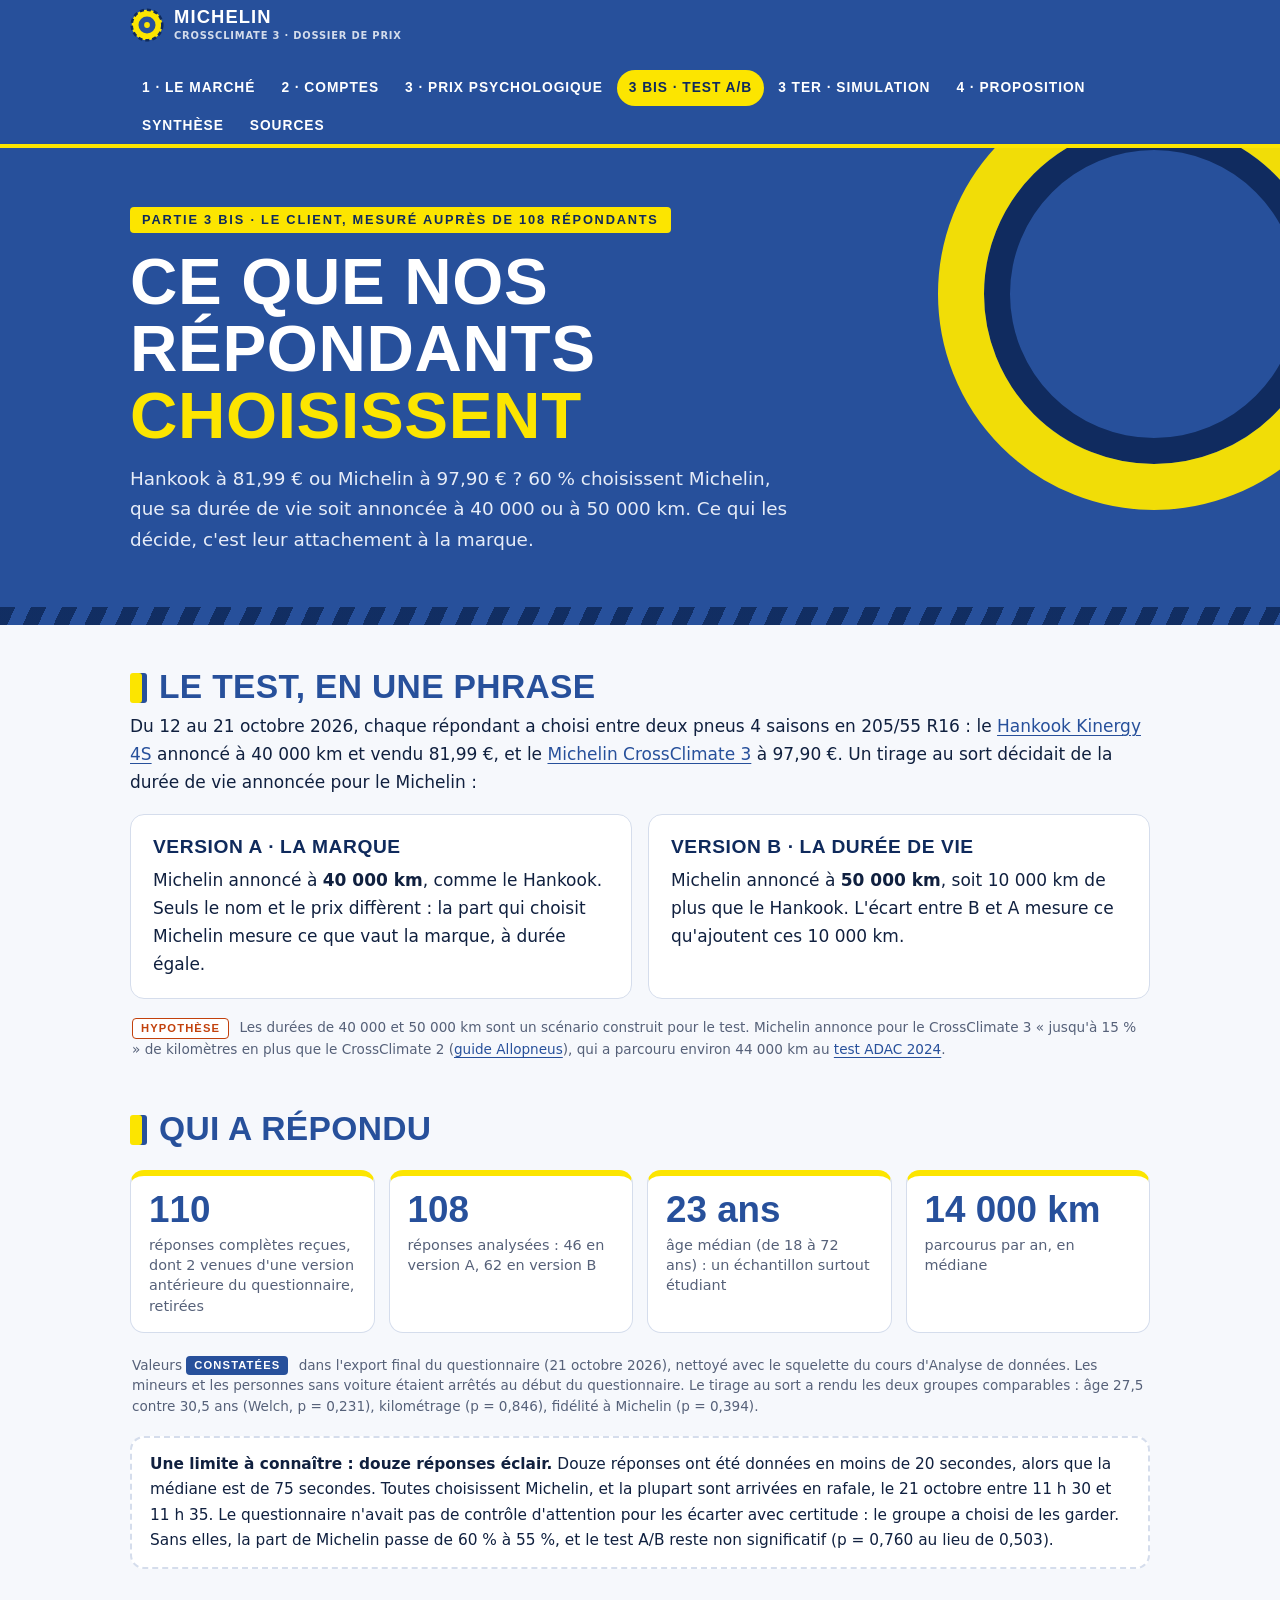
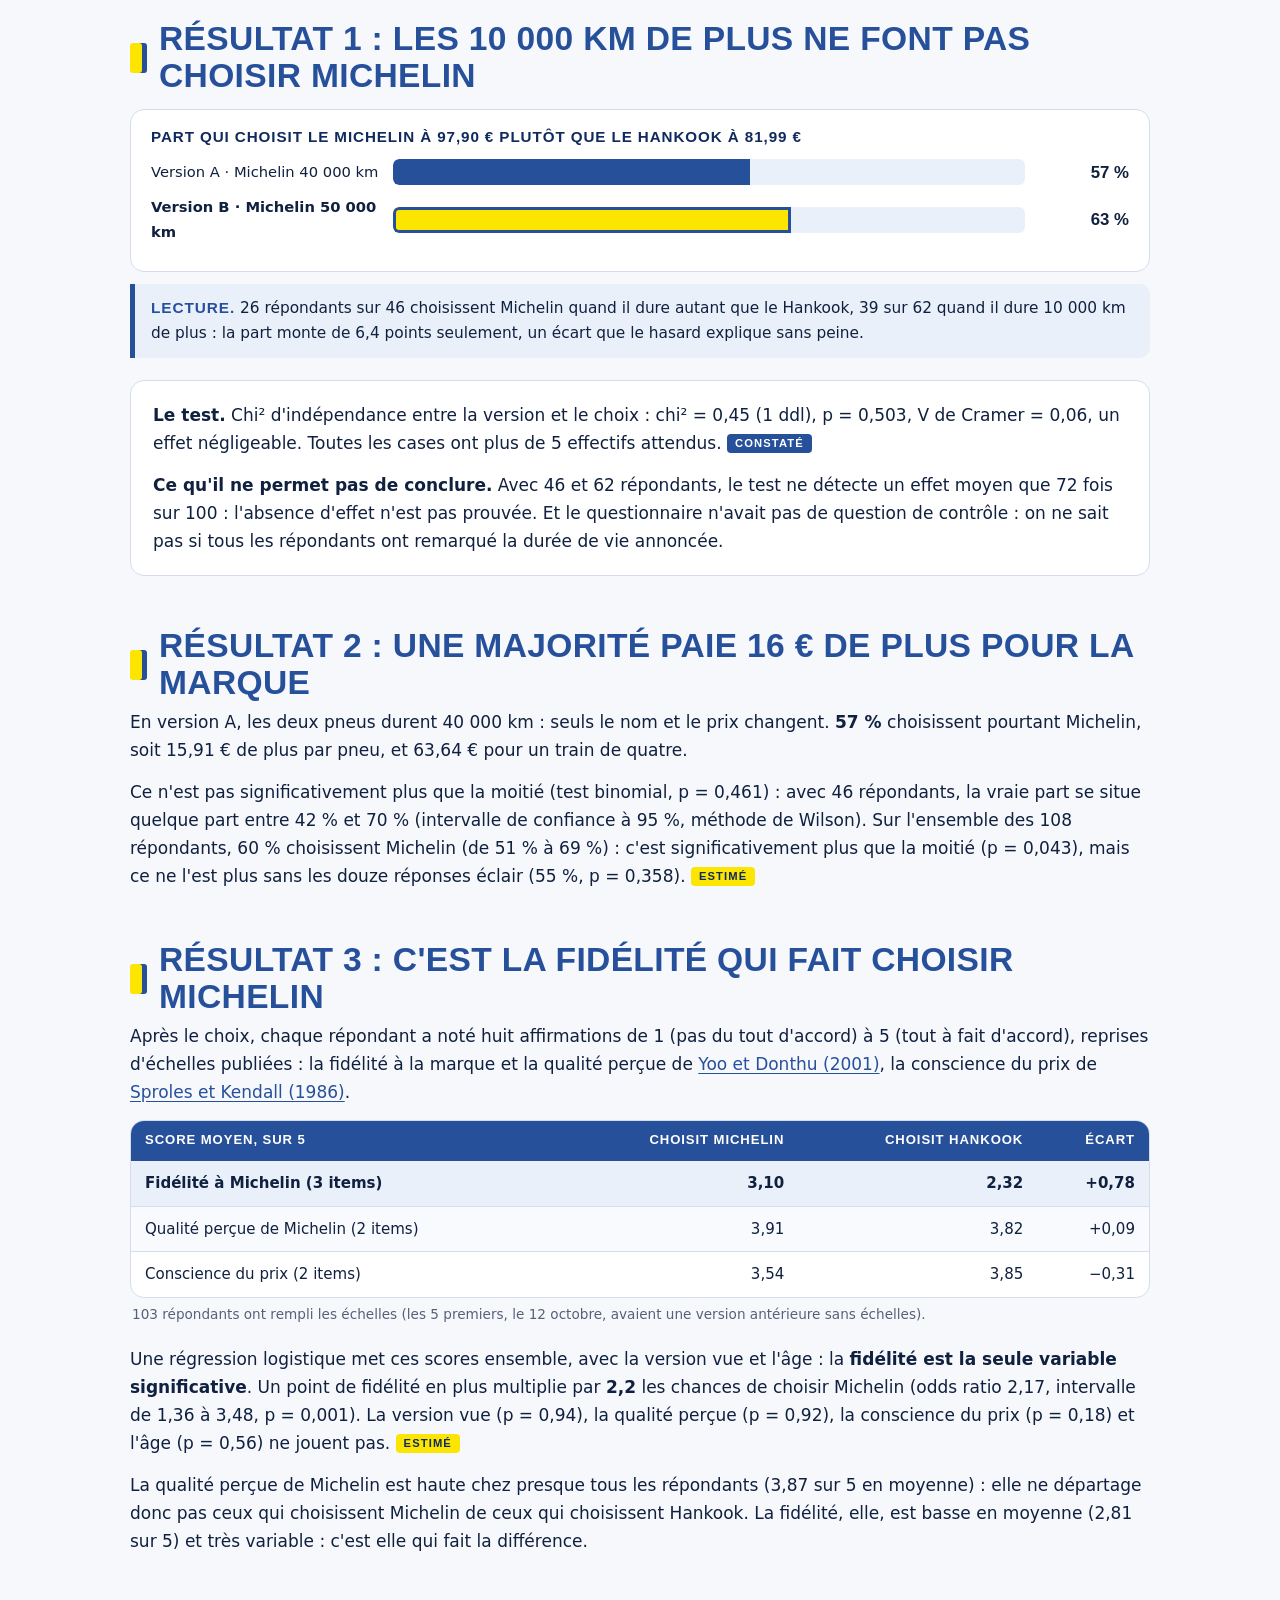
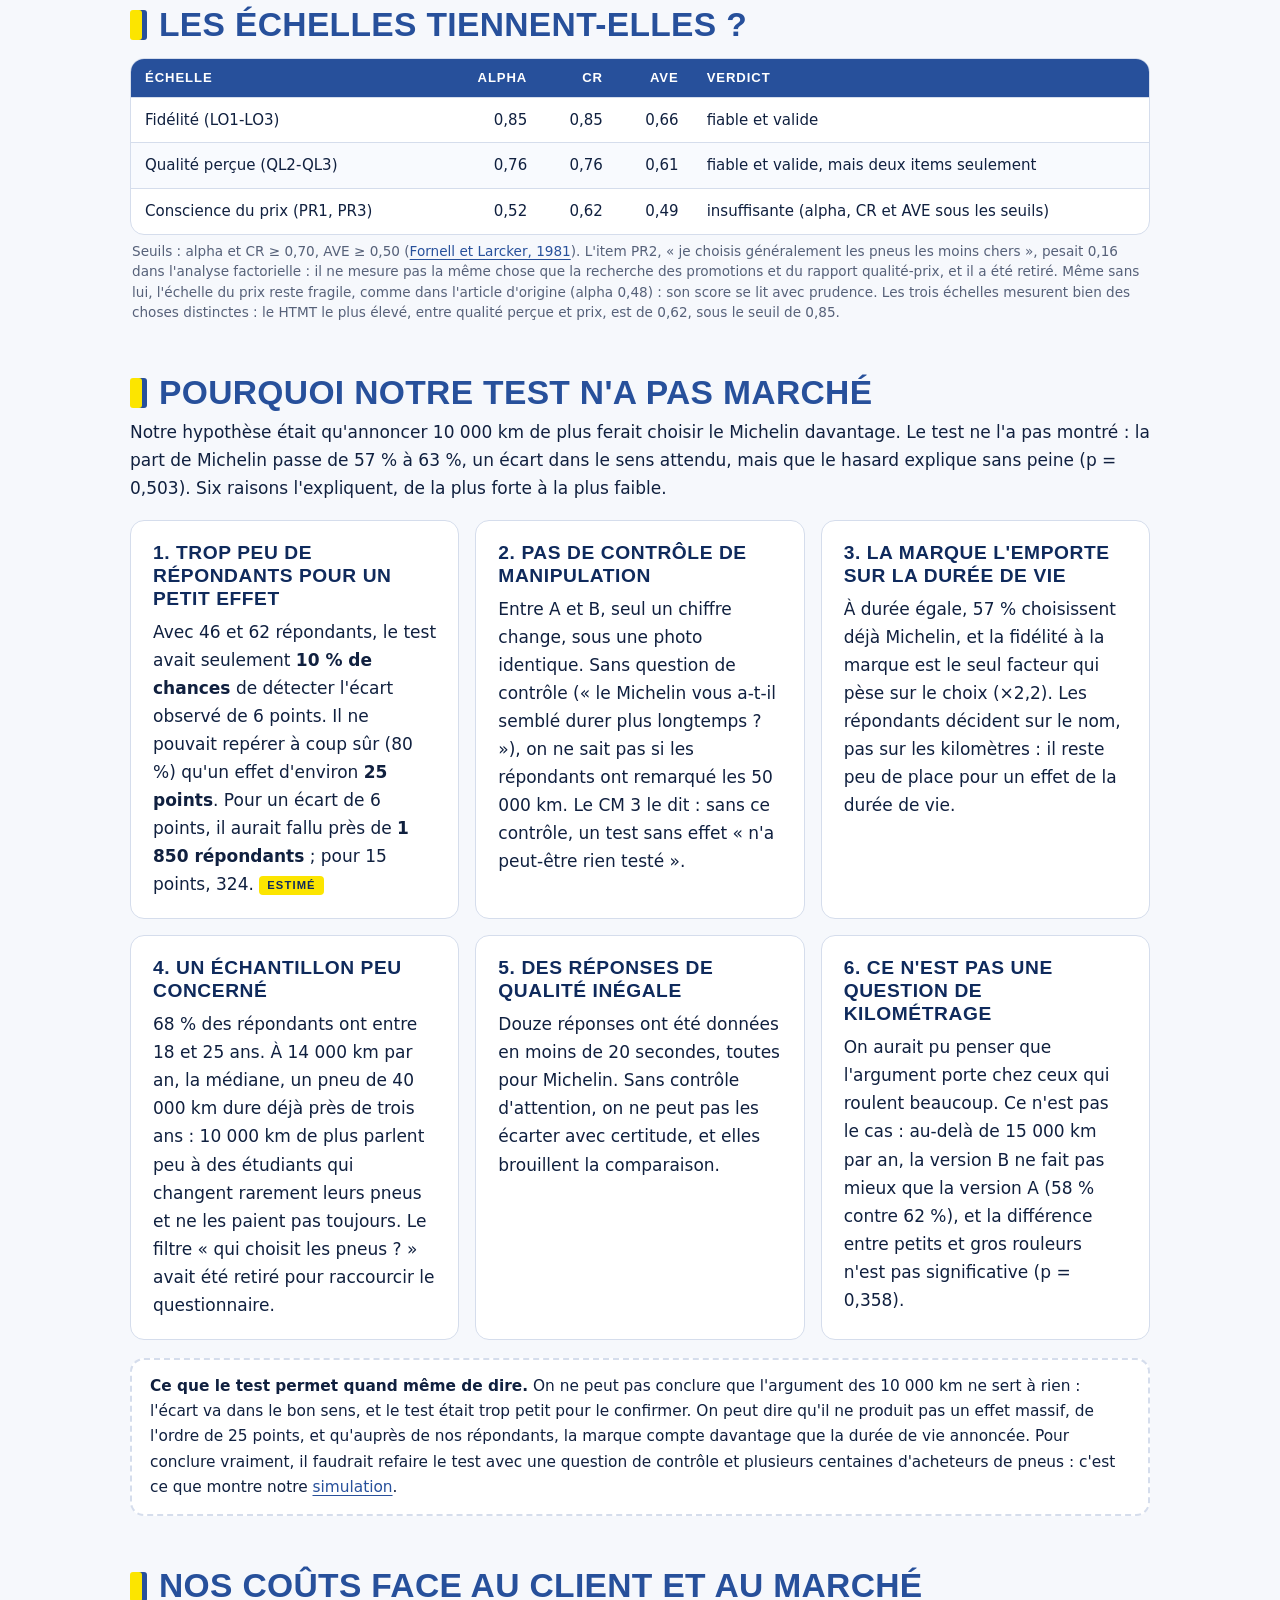
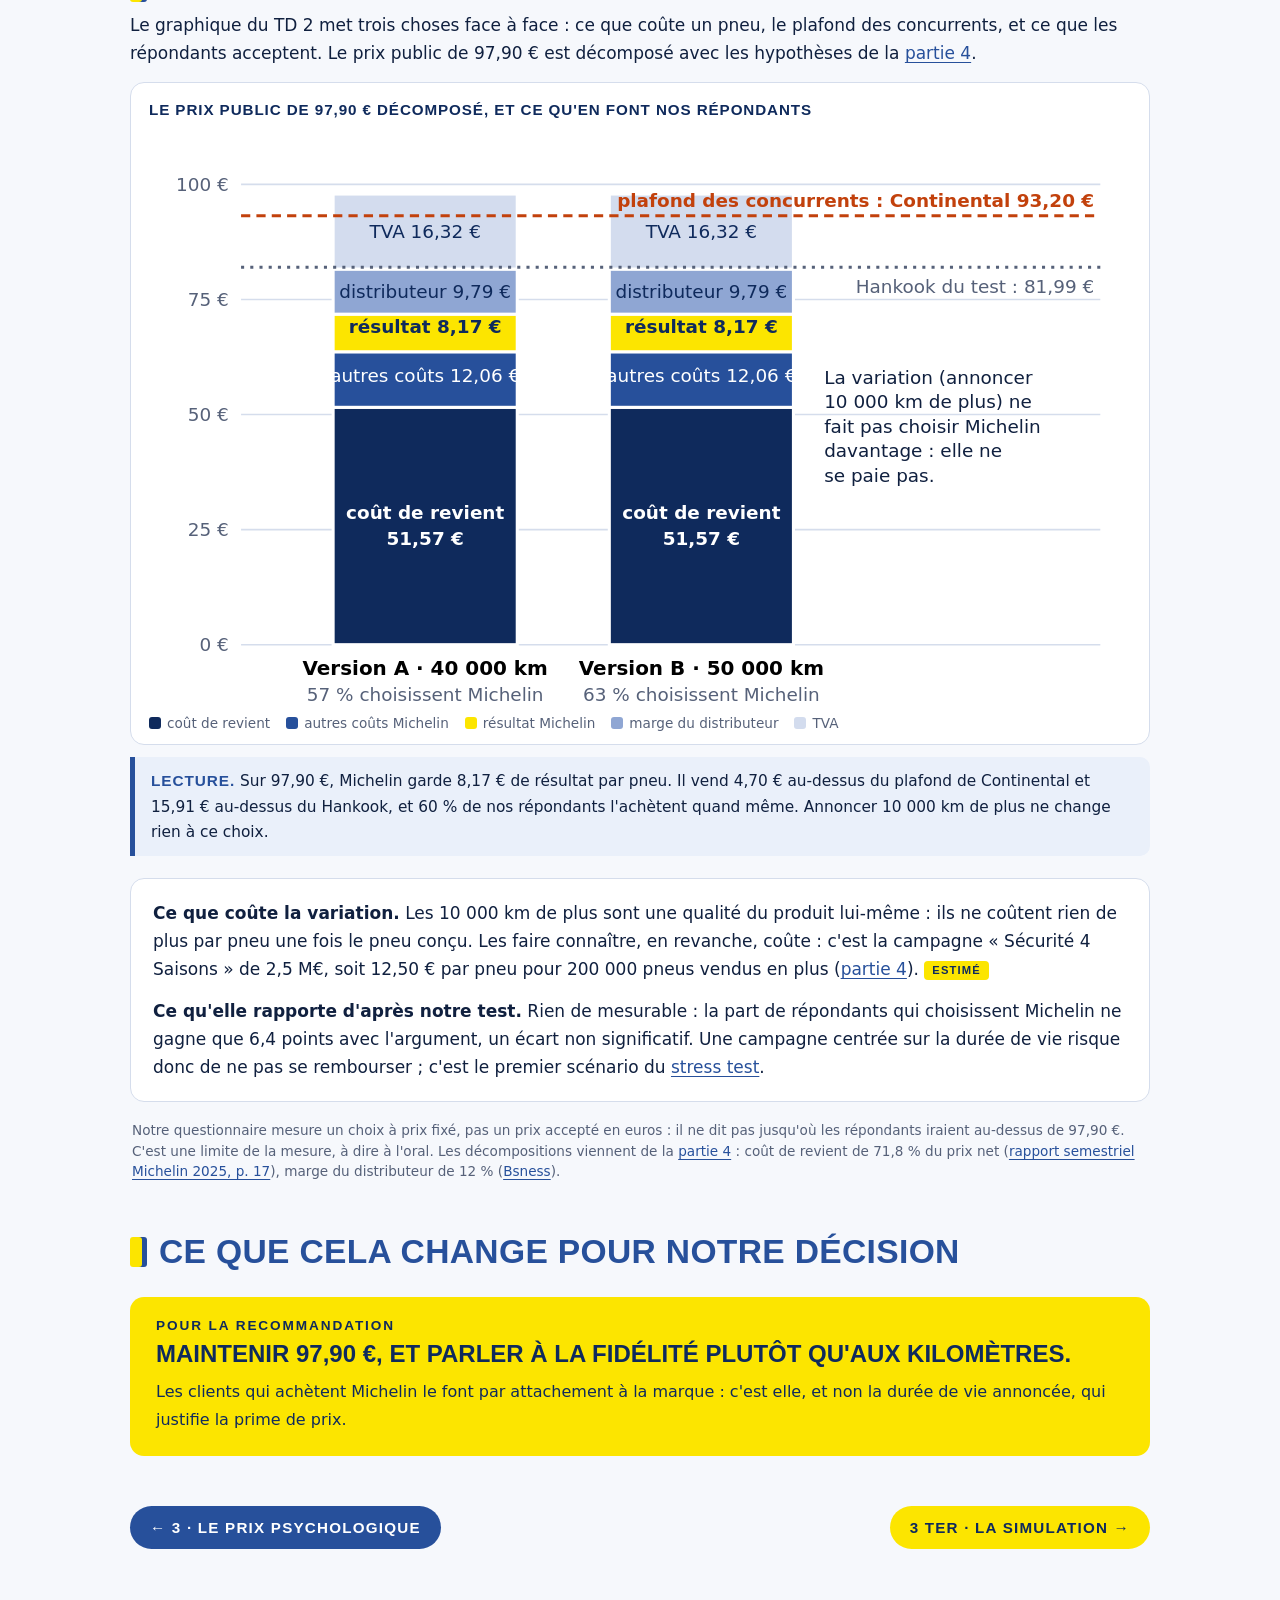
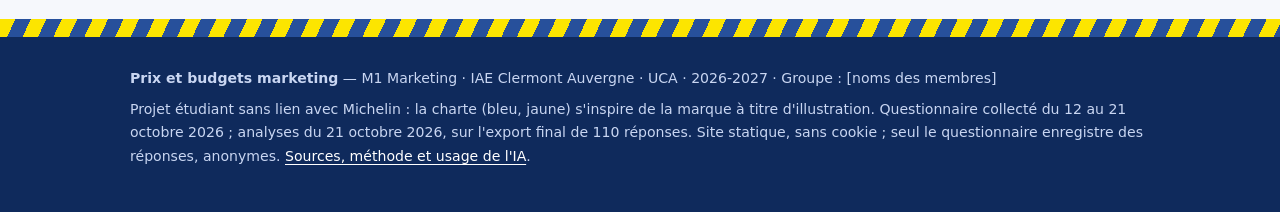
==== client.html @ 485bd107 "Pourquoi le test A/B n'a pas marché, et simulation sur données fictives (240 réponses) de ce qu'aura" ====
<!doctype html>
<html lang="fr">
<head>
<meta charset="utf-8">
<meta name="viewport" content="width=device-width, initial-scale=1">
<title>3 bis · Notre test A/B — Michelin CrossClimate 3</title>
<meta name="description" content="Quel prix pour le pneu 4 saisons de Michelin ? Dossier M1 Marketing, IAE Clermont Auvergne : résultats du questionnaire Hankook contre Michelin, 108 répondants.">
<link rel="icon" href="data:image/svg+xml,%3Csvg viewBox='0 0 40 40' aria-hidden='true'%3E%3Ccircle cx='20' cy='20' r='18' fill='%23FCE500'/%3E%3Ccircle cx='20' cy='20' r='18' fill='none' stroke='%230F2A5C' stroke-width='3' stroke-dasharray='5 3.4'/%3E%3Ccircle cx='20' cy='20' r='10' fill='%2327509B'/%3E%3Ccircle cx='20' cy='20' r='3.4' fill='%23FCE500'/%3E%3C/svg%3E">
<link rel="stylesheet" href="style.css">
<style>
/* Le graphique du TD 2 : le prix public décomposé, face au plafond des concurrents et au choix des répondants */
.td2{background:#fff;border:1px solid var(--trait);border-radius:var(--rayon);padding:18px 18px 10px;margin:14px 0 4px}
.td2 h4{margin:0 0 4px;font:800 .95rem/1.2 var(--titre);letter-spacing:.06em;text-transform:uppercase;color:var(--bleu-fonce)}
.td2 svg{display:block;width:100%;height:auto}
.td2 text{font-family:var(--texte)}
.td2 .seg:hover{opacity:.85}
.td2 .legende{display:flex;flex-wrap:wrap;gap:6px 16px;font-size:.85rem;color:var(--gris);margin:6px 0 0}
.td2 .legende span::before{content:"";display:inline-block;width:12px;height:12px;border-radius:3px;margin-right:6px;vertical-align:-1px;background:var(--c)}
</style>
</head>
<body>
<header class="haut"><div class="wrap">
<a class="marque" href="index.html"><svg viewBox="0 0 40 40" aria-hidden="true"><circle cx="20" cy="20" r="18" fill="#FCE500"/><circle cx="20" cy="20" r="18" fill="none" stroke="#0F2A5C" stroke-width="3" stroke-dasharray="5 3.4"/><circle cx="20" cy="20" r="10" fill="#27509B"/><circle cx="20" cy="20" r="3.4" fill="#FCE500"/></svg><span>Michelin<small>CrossClimate 3 · dossier de prix</small></span></a>
<nav aria-label="Navigation principale"><a href="index.html">1 · Le marché</a><a href="comptes.html">2 · Comptes</a><a href="prix-psychologique.html">3 · Prix psychologique</a><a href="client.html" aria-current="page">3 bis · Test A/B</a><a href="simulation.html">3 ter · Simulation</a><a href="proposition.html">4 · Proposition</a><a href="synthese.html">Synthèse</a><a href="sources.html">Sources</a></nav>
</div></header>
<section class="hero"><div class="wrap">
<span class="kicker">Partie 3 bis · Le client, mesuré auprès de 108 répondants</span>
<h1>Ce que nos répondants <em>choisissent</em></h1>
<p class="chapo">Hankook à 81,99 € ou Michelin à 97,90 € ? 60 % choisissent Michelin, que sa durée de vie soit annoncée à 40 000 ou à 50 000 km. Ce qui les décide, c'est leur attachement à la marque.</p>
</div></section>
<main><div class="wrap">

<h2>Le test, en une phrase</h2>
<p>Du 12 au 21 octobre 2026, chaque répondant a choisi entre deux pneus 4 saisons en 205/55 R16 : le <a href="https://www.allopneus.com/produit/pneu-auto/hankook/tourisme-4saisons/kinergy-4s-2/205-55r16-94h/0004885718" target="_blank" rel="noopener">Hankook Kinergy 4S</a> annoncé à 40 000 km et vendu 81,99 €, et le <a href="https://www.allopneus.com/produit/pneu-auto/michelin/tourisme-4saisons/crossclimate-3/205-55r16-91h/0002041955" target="_blank" rel="noopener">Michelin CrossClimate 3</a> à 97,90 €. Un tirage au sort décidait de la durée de vie annoncée pour le Michelin :</p>
<div class="grille">
<div class="carte"><h3 style="margin-top:0">Version A · la marque</h3><p>Michelin annoncé à <b>40 000 km</b>, comme le Hankook. Seuls le nom et le prix diffèrent : la part qui choisit Michelin mesure ce que vaut la marque, à durée égale.</p></div>
<div class="carte"><h3 style="margin-top:0">Version B · la durée de vie</h3><p>Michelin annoncé à <b>50 000 km</b>, soit 10 000 km de plus que le Hankook. L'écart entre B et A mesure ce qu'ajoutent ces 10 000 km.</p></div>
</div>
<p class="note"><span class='statut hypo'>Hypothèse</span> Les durées de 40 000 et 50 000 km sont un scénario construit pour le test. Michelin annonce pour le CrossClimate 3 « jusqu'à 15 % » de kilomètres en plus que le CrossClimate 2 (<a href="https://www.allopneus.com/guide-pratique/auto/guide-achat/michelin-crossclimate-3/" target="_blank" rel="noopener">guide Allopneus</a>), qui a parcouru environ 44 000 km au <a href="https://www.adac.de/rund-ums-fahrzeug/ausstattung-technik-zubehoer/reifen/reifentest/ganzjahresreifen/205-55-r16/michelin-crossclimate-2-id-4844/" target="_blank" rel="noopener">test ADAC 2024</a>.</p>

<h2>Qui a répondu</h2>
<div class="chiffres">
<div class="chiffre"><b>110</b><span>réponses complètes reçues, dont 2 venues d'une version antérieure du questionnaire, retirées</span></div>
<div class="chiffre"><b>108</b><span>réponses analysées : 46 en version A, 62 en version B</span></div>
<div class="chiffre"><b>23 ans</b><span>âge médian (de 18 à 72 ans) : un échantillon surtout étudiant</span></div>
<div class="chiffre"><b>14 000 km</b><span>parcourus par an, en médiane</span></div>
</div>
<p class="note">Valeurs <span class='statut constate'>constatées</span> dans l'export final du questionnaire (21 octobre 2026), nettoyé avec le squelette du cours d'Analyse de données. Les mineurs et les personnes sans voiture étaient arrêtés au début du questionnaire. Le tirage au sort a rendu les deux groupes comparables : âge 27,5 contre 30,5 ans (Welch, p = 0,231), kilométrage (p = 0,846), fidélité à Michelin (p = 0,394).</p>
<div class="encart"><b>Une limite à connaître : douze réponses éclair.</b> Douze réponses ont été données en moins de 20 secondes, alors que la médiane est de 75 secondes. Toutes choisissent Michelin, et la plupart sont arrivées en rafale, le 21 octobre entre 11 h 30 et 11 h 35. Le questionnaire n'avait pas de contrôle d'attention pour les écarter avec certitude : le groupe a choisi de les garder. Sans elles, la part de Michelin passe de 60 % à 55 %, et le test A/B reste non significatif (p = 0,760 au lieu de 0,503).</div>

<h2>Résultat 1 : les 10 000 km de plus ne font pas choisir Michelin</h2>
<div class="bars"><h4>Part qui choisit le Michelin à 97,90 € plutôt que le Hankook à 81,99 €</h4>
<div class="bar"><span class="lab">Version A · Michelin 40 000 km</span><span class="track"><i style="width:56.5%"></i></span><b>57 %</b></div>
<div class="bar vedette"><span class="lab">Version B · Michelin 50 000 km</span><span class="track"><i style="width:62.9%"></i></span><b>63 %</b></div>
</div>
<p class="lecture"><b>Lecture.</b> 26 répondants sur 46 choisissent Michelin quand il dure autant que le Hankook, 39 sur 62 quand il dure 10 000 km de plus : la part monte de 6,4 points seulement, un écart que le hasard explique sans peine.</p>
<div class="carte">
<p><b>Le test.</b> Chi² d'indépendance entre la version et le choix : chi² = 0,45 (1 ddl), p = 0,503, V de Cramer = 0,06, un effet négligeable. Toutes les cases ont plus de 5 effectifs attendus. <span class='statut constate'>Constaté</span></p>
<p><b>Ce qu'il ne permet pas de conclure.</b> Avec 46 et 62 répondants, le test ne détecte un effet moyen que 72 fois sur 100 : l'absence d'effet n'est pas prouvée. Et le questionnaire n'avait pas de question de contrôle : on ne sait pas si tous les répondants ont remarqué la durée de vie annoncée.</p>
</div>

<h2>Résultat 2 : une majorité paie 16 € de plus pour la marque</h2>
<p>En version A, les deux pneus durent 40 000 km : seuls le nom et le prix changent. <b>57 %</b> choisissent pourtant Michelin, soit 15,91 € de plus par pneu, et 63,64 € pour un train de quatre.</p>
<p>Ce n'est pas significativement plus que la moitié (test binomial, p = 0,461) : avec 46 répondants, la vraie part se situe quelque part entre 42 % et 70 % (intervalle de confiance à 95 %, méthode de Wilson). Sur l'ensemble des 108 répondants, 60 % choisissent Michelin (de 51 % à 69 %) : c'est significativement plus que la moitié (p = 0,043), mais ce ne l'est plus sans les douze réponses éclair (55 %, p = 0,358). <span class='statut estime'>Estimé</span></p>

<h2>Résultat 3 : c'est la fidélité qui fait choisir Michelin</h2>
<p>Après le choix, chaque répondant a noté huit affirmations de 1 (pas du tout d'accord) à 5 (tout à fait d'accord), reprises d'échelles publiées : la fidélité à la marque et la qualité perçue de <a href="https://doi.org/10.1016/S0148-2963(99)00098-3" target="_blank" rel="noopener">Yoo et Donthu (2001)</a>, la conscience du prix de <a href="https://doi.org/10.1111/j.1745-6606.1986.tb00382.x" target="_blank" rel="noopener">Sproles et Kendall (1986)</a>.</p>
<div class="tableau"><table><thead><tr><th>Score moyen, sur 5</th><th class="n">Choisit Michelin</th><th class="n">Choisit Hankook</th><th class="n">Écart</th></tr></thead><tbody>
<tr class="total"><td>Fidélité à Michelin (3 items)</td><td class="n">3,10</td><td class="n">2,32</td><td class="n">+0,78</td></tr>
<tr><td>Qualité perçue de Michelin (2 items)</td><td class="n">3,91</td><td class="n">3,82</td><td class="n">+0,09</td></tr>
<tr><td>Conscience du prix (2 items)</td><td class="n">3,54</td><td class="n">3,85</td><td class="n">−0,31</td></tr>
</tbody></table></div>
<p class="note">103 répondants ont rempli les échelles (les 5 premiers, le 12 octobre, avaient une version antérieure sans échelles).</p>
<p>Une régression logistique met ces scores ensemble, avec la version vue et l'âge : la <b>fidélité est la seule variable significative</b>. Un point de fidélité en plus multiplie par <b>2,2</b> les chances de choisir Michelin (odds ratio 2,17, intervalle de 1,36 à 3,48, p = 0,001). La version vue (p = 0,94), la qualité perçue (p = 0,92), la conscience du prix (p = 0,18) et l'âge (p = 0,56) ne jouent pas. <span class='statut estime'>Estimé</span></p>
<p>La qualité perçue de Michelin est haute chez presque tous les répondants (3,87 sur 5 en moyenne) : elle ne départage donc pas ceux qui choisissent Michelin de ceux qui choisissent Hankook. La fidélité, elle, est basse en moyenne (2,81 sur 5) et très variable : c'est elle qui fait la différence.</p>

<h2>Les échelles tiennent-elles ?</h2>
<div class="tableau"><table><thead><tr><th>Échelle</th><th class="n">Alpha</th><th class="n">CR</th><th class="n">AVE</th><th>Verdict</th></tr></thead><tbody>
<tr><td>Fidélité (LO1-LO3)</td><td class="n">0,85</td><td class="n">0,85</td><td class="n">0,66</td><td>fiable et valide</td></tr>
<tr><td>Qualité perçue (QL2-QL3)</td><td class="n">0,76</td><td class="n">0,76</td><td class="n">0,61</td><td>fiable et valide, mais deux items seulement</td></tr>
<tr><td>Conscience du prix (PR1, PR3)</td><td class="n">0,52</td><td class="n">0,62</td><td class="n">0,49</td><td>insuffisante (alpha, CR et AVE sous les seuils)</td></tr>
</tbody></table></div>
<p class="note">Seuils : alpha et CR ≥ 0,70, AVE ≥ 0,50 (<a href="https://doi.org/10.1177/002224378101800104" target="_blank" rel="noopener">Fornell et Larcker, 1981</a>). L'item PR2, « je choisis généralement les pneus les moins chers », pesait 0,16 dans l'analyse factorielle : il ne mesure pas la même chose que la recherche des promotions et du rapport qualité-prix, et il a été retiré. Même sans lui, l'échelle du prix reste fragile, comme dans l'article d'origine (alpha 0,48) : son score se lit avec prudence. Les trois échelles mesurent bien des choses distinctes : le HTMT le plus élevé, entre qualité perçue et prix, est de 0,62, sous le seuil de 0,85.</p>

<h2 id="echec">Pourquoi notre test n'a pas marché</h2>
<p>Notre hypothèse était qu'annoncer 10 000 km de plus ferait choisir le Michelin davantage. Le test ne l'a pas montré : la part de Michelin passe de 57 % à 63 %, un écart dans le sens attendu, mais que le hasard explique sans peine (p = 0,503). Six raisons l'expliquent, de la plus forte à la plus faible.</p>
<div class="grille">
<div class="carte"><h3 style="margin-top:0">1. Trop peu de répondants pour un petit effet</h3><p>Avec 46 et 62 répondants, le test avait seulement <b>10 % de chances</b> de détecter l'écart observé de 6 points. Il ne pouvait repérer à coup sûr (80 %) qu'un effet d'environ <b>25 points</b>. Pour un écart de 6 points, il aurait fallu près de <b>1 850 répondants</b> ; pour 15 points, 324. <span class='statut estime'>Estimé</span></p></div>
<div class="carte"><h3 style="margin-top:0">2. Pas de contrôle de manipulation</h3><p>Entre A et B, seul un chiffre change, sous une photo identique. Sans question de contrôle (« le Michelin vous a-t-il semblé durer plus longtemps ? »), on ne sait pas si les répondants ont remarqué les 50 000 km. Le CM 3 le dit : sans ce contrôle, un test sans effet « n'a peut-être rien testé ».</p></div>
<div class="carte"><h3 style="margin-top:0">3. La marque l'emporte sur la durée de vie</h3><p>À durée égale, 57 % choisissent déjà Michelin, et la fidélité à la marque est le seul facteur qui pèse sur le choix (×2,2). Les répondants décident sur le nom, pas sur les kilomètres : il reste peu de place pour un effet de la durée de vie.</p></div>
<div class="carte"><h3 style="margin-top:0">4. Un échantillon peu concerné</h3><p>68 % des répondants ont entre 18 et 25 ans. À 14 000 km par an, la médiane, un pneu de 40 000 km dure déjà près de trois ans : 10 000 km de plus parlent peu à des étudiants qui changent rarement leurs pneus et ne les paient pas toujours. Le filtre « qui choisit les pneus ? » avait été retiré pour raccourcir le questionnaire.</p></div>
<div class="carte"><h3 style="margin-top:0">5. Des réponses de qualité inégale</h3><p>Douze réponses ont été données en moins de 20 secondes, toutes pour Michelin. Sans contrôle d'attention, on ne peut pas les écarter avec certitude, et elles brouillent la comparaison.</p></div>
<div class="carte"><h3 style="margin-top:0">6. Ce n'est pas une question de kilométrage</h3><p>On aurait pu penser que l'argument porte chez ceux qui roulent beaucoup. Ce n'est pas le cas : au-delà de 15 000 km par an, la version B ne fait pas mieux que la version A (58 % contre 62 %), et la différence entre petits et gros rouleurs n'est pas significative (p = 0,358).</p></div>
</div>
<div class="encart"><b>Ce que le test permet quand même de dire.</b> On ne peut pas conclure que l'argument des 10 000 km ne sert à rien : l'écart va dans le bon sens, et le test était trop petit pour le confirmer. On peut dire qu'il ne produit pas un effet massif, de l'ordre de 25 points, et qu'auprès de nos répondants, la marque compte davantage que la durée de vie annoncée. Pour conclure vraiment, il faudrait refaire le test avec une question de contrôle et plusieurs centaines d'acheteurs de pneus : c'est ce que montre notre <a href="simulation.html">simulation</a>.</div>

<h2 id="td2">Nos coûts face au client et au marché</h2>
<p>Le graphique du TD 2 met trois choses face à face : ce que coûte un pneu, le plafond des concurrents, et ce que les répondants acceptent. Le prix public de 97,90 € est décomposé avec les hypothèses de la <a href="proposition.html#mix">partie 4</a>.</p>
<div class="td2">
<h4>Le prix public de 97,90 € décomposé, et ce qu'en font nos répondants</h4>
<svg viewBox="0 0 640 380" role="img" aria-labelledby="td2t td2d">
<title id="td2t">Décomposition du prix public du CrossClimate 3 dans les versions A et B</title>
<desc id="td2d">Pour les deux versions, 97,90 euros se décomposent en 51,57 de coût de revient, 12,06 d'autres coûts Michelin, 8,17 de résultat, 9,79 de marge du distributeur et 16,32 de TVA. Le plafond des concurrents est à 93,20 euros et le Hankook à 81,99 euros. 57 % choisissent Michelin en version A, 63 % en version B.</desc>
<!-- axe : 0 € en y = 340, 100 € en y = 40, soit 3 px par euro -->
<g stroke="#D5DDEC" stroke-width="1">
<line x1="60" y1="340" x2="620" y2="340"/><line x1="60" y1="265" x2="620" y2="265"/><line x1="60" y1="190" x2="620" y2="190"/><line x1="60" y1="115" x2="620" y2="115"/><line x1="60" y1="40" x2="620" y2="40"/>
</g>
<g font-size="12" fill="#566179" text-anchor="end">
<text x="52" y="344">0 €</text><text x="52" y="269">25 €</text><text x="52" y="194">50 €</text><text x="52" y="119">75 €</text><text x="52" y="44">100 €</text>
</g>
<!-- deux colonnes identiques : x = 120 (A) et x = 300 (B), largeur 120 ; segments séparés de 2 px -->
<g id="col">
<rect class="seg" x="120" y="185.3" width="120" height="154.7" fill="#0F2A5C" stroke="#fff" stroke-width="2"><title>Coût de revient : 51,57 € (71,8 % du prix net, rapport semestriel Michelin 2025)</title></rect>
<rect class="seg" x="120" y="149.1" width="120" height="36.2" fill="#27509B" stroke="#fff" stroke-width="2"><title>Autres coûts Michelin (R&amp;D, frais commerciaux et généraux) : 12,06 €</title></rect>
<rect class="seg" x="120" y="124.6" width="120" height="24.5" fill="#FCE500" stroke="#fff" stroke-width="2"><title>Résultat d'exploitation de Michelin : 8,17 €</title></rect>
<rect class="seg" x="120" y="95.2" width="120" height="29.4" fill="#8FA6D3" stroke="#fff" stroke-width="2"><title>Marge du distributeur : 9,79 € (12 % du prix HT)</title></rect>
<rect class="seg" x="120" y="46.3" width="120" height="48.9" fill="#D3DCEE" stroke="#fff" stroke-width="2"><title>TVA : 16,32 € (20 %)</title></rect>
</g>
<use href="#col" x="180"/>
<g font-size="12" text-anchor="middle">
<text x="180" y="258" fill="#fff" font-weight="700">coût de revient</text><text x="180" y="275" fill="#fff" font-weight="700">51,57 €</text>
<text x="180" y="169" fill="#fff">autres coûts 12,06 €</text>
<text x="180" y="137" fill="#0F2A5C" font-weight="700">résultat 8,17 €</text>
<text x="180" y="114" fill="#0F2A5C">distributeur 9,79 €</text>
<text x="180" y="75" fill="#0F2A5C">TVA 16,32 €</text>
<text x="360" y="258" fill="#fff" font-weight="700">coût de revient</text><text x="360" y="275" fill="#fff" font-weight="700">51,57 €</text>
<text x="360" y="169" fill="#fff">autres coûts 12,06 €</text>
<text x="360" y="137" fill="#0F2A5C" font-weight="700">résultat 8,17 €</text>
<text x="360" y="114" fill="#0F2A5C">distributeur 9,79 €</text>
<text x="360" y="75" fill="#0F2A5C">TVA 16,32 €</text>
</g>
<!-- repères du marché -->
<line x1="60" y1="60.4" x2="620" y2="60.4" stroke="#C2410C" stroke-width="2" stroke-dasharray="6 4"/>
<text x="616" y="55" font-size="12" text-anchor="end" fill="#C2410C" font-weight="700">plafond des concurrents : Continental 93,20 €</text>
<line x1="60" y1="94" x2="620" y2="94" stroke="#566179" stroke-width="2" stroke-dasharray="2 4"/>
<text x="616" y="111" font-size="12" text-anchor="end" fill="#566179">Hankook du test : 81,99 €</text>
<!-- ce que font les répondants -->
<g text-anchor="middle">
<text x="180" y="360" font-size="13" font-weight="700">Version A · 40 000 km</text>
<text x="360" y="360" font-size="13" font-weight="700">Version B · 50 000 km</text>
<text x="180" y="377" font-size="12" fill="#566179">57 % choisissent Michelin</text>
<text x="360" y="377" font-size="12" fill="#566179">63 % choisissent Michelin</text>
</g>
<g font-size="12" fill="#10203F">
<text x="440" y="170">La variation (annoncer</text>
<text x="440" y="186">10 000 km de plus) ne</text>
<text x="440" y="202">fait pas choisir Michelin</text>
<text x="440" y="218">davantage : elle ne</text>
<text x="440" y="234">se paie pas.</text>
</g>
</svg>
<div class="legende"><span style="--c:#0F2A5C">coût de revient</span><span style="--c:#27509B">autres coûts Michelin</span><span style="--c:#FCE500">résultat Michelin</span><span style="--c:#8FA6D3">marge du distributeur</span><span style="--c:#D3DCEE">TVA</span></div>
</div>
<p class="lecture"><b>Lecture.</b> Sur 97,90 €, Michelin garde 8,17 € de résultat par pneu. Il vend 4,70 € au-dessus du plafond de Continental et 15,91 € au-dessus du Hankook, et 60 % de nos répondants l'achètent quand même. Annoncer 10 000 km de plus ne change rien à ce choix.</p>
<div class="carte">
<p><b>Ce que coûte la variation.</b> Les 10 000 km de plus sont une qualité du produit lui-même : ils ne coûtent rien de plus par pneu une fois le pneu conçu. Les faire connaître, en revanche, coûte : c'est la campagne « Sécurité 4 Saisons » de 2,5 M€, soit 12,50 € par pneu pour 200 000 pneus vendus en plus (<a href="proposition.html">partie 4</a>). <span class='statut estime'>Estimé</span></p>
<p><b>Ce qu'elle rapporte d'après notre test.</b> Rien de mesurable : la part de répondants qui choisissent Michelin ne gagne que 6,4 points avec l'argument, un écart non significatif. Une campagne centrée sur la durée de vie risque donc de ne pas se rembourser ; c'est le premier scénario du <a href="proposition.html#stress">stress test</a>.</p>
</div>
<p class="note">Notre questionnaire mesure un choix à prix fixé, pas un prix accepté en euros : il ne dit pas jusqu'où les répondants iraient au-dessus de 97,90 €. C'est une limite de la mesure, à dire à l'oral. Les décompositions viennent de la <a href="proposition.html#mix">partie 4</a> : coût de revient de 71,8 % du prix net (<a href="https://dgaddcosprod.blob.core.windows.net/cxf-corporate/attachments/e1z4ruaxuxrl2gvprjlz7cfg-2025-first-half-financial-report.pdf" target="_blank" rel="noopener">rapport semestriel Michelin 2025, p. 17</a>), marge du distributeur de 12 % (<a href="https://bsness.fr/rentabilite-centre-de-pneus/" target="_blank" rel="noopener">Bsness</a>).</p>

<h2>Ce que cela change pour notre décision</h2>
<div class="verdict"><strong>Pour la recommandation</strong><p>Maintenir 97,90 €, et parler à la fidélité plutôt qu'aux kilomètres.</p><span>Les clients qui achètent Michelin le font par attachement à la marque : c'est elle, et non la durée de vie annoncée, qui justifie la prime de prix.</span></div>

<div class="suivant"><a href="prix-psychologique.html">← 3 · Le prix psychologique</a><a class="jaune" href="simulation.html">3 ter · La simulation →</a></div>
</div></main>
<footer><div class="wrap">
<p><strong>Prix et budgets marketing</strong> — M1 Marketing · IAE Clermont Auvergne · UCA · 2026-2027 · Groupe : [noms des membres]</p>
<p>Projet étudiant sans lien avec Michelin : la charte (bleu, jaune) s'inspire de la marque à titre d'illustration. Questionnaire collecté du 12 au 21 octobre 2026 ; analyses du 21 octobre 2026, sur l'export final de 110 réponses.
Site statique, sans cookie ; seul le questionnaire enregistre des réponses, anonymes. <a href="sources.html">Sources, méthode et usage de l'IA</a>.</p>
</div></footer>
</body>
</html>
---- style.css ----
/* Michelin CrossClimate 3 — dossier « Prix et budgets marketing »
   DA : bleu Michelin, jaune Michelin, blanc ; titres condensés en capitales ; bande « sculpture de pneu ».
   Aucune police ni ressource externe : site entièrement statique. */
:root{
  --bleu:#27509B; --bleu-fonce:#0F2A5C; --jaune:#FCE500; --ciel:#EAF0FA; --fond:#F6F8FC;
  --encre:#10203F; --gris:#566179; --trait:#D5DDEC; --alerte:#C2410C; --ok:#1B7F4B;
  --titre:"Avenir Next Condensed","Helvetica Neue Condensed","Arial Narrow","Roboto Condensed","Helvetica Neue",Arial,sans-serif;
  --texte:"Helvetica Neue","Segoe UI",system-ui,-apple-system,Arial,sans-serif;
  --rayon:14px;
}
*{box-sizing:border-box}
html{scroll-behavior:smooth}
body{margin:0;font:17px/1.65 var(--texte);color:var(--encre);background:var(--fond);-webkit-font-smoothing:antialiased}
a{color:var(--bleu);text-underline-offset:3px}
a:hover{color:var(--bleu-fonce)}
.wrap{max-width:1060px;margin:0 auto;padding:0 20px}

/* ---------- en-tête ---------- */
.haut{background:var(--bleu);color:#fff;position:sticky;top:0;z-index:20;border-bottom:4px solid var(--jaune)}
.haut .wrap{display:flex;align-items:center;gap:20px;min-height:62px;flex-wrap:wrap}
.marque{display:flex;align-items:center;gap:10px;color:#fff;text-decoration:none;font:800 1.15rem/1 var(--titre);letter-spacing:.06em;text-transform:uppercase;padding:8px 0}
.marque:hover{color:#fff}
.marque svg{width:34px;height:34px;flex:none}
.marque small{display:block;font:600 .62rem/1.2 var(--texte);letter-spacing:.08em;opacity:.8;margin-top:3px}
nav{display:flex;gap:2px;flex-wrap:wrap;margin-left:auto}
nav a{color:#fff;text-decoration:none;font:700 .86rem/1 var(--titre);letter-spacing:.07em;text-transform:uppercase;padding:11px 12px;border-radius:999px}
nav a:hover{background:rgba(255,255,255,.14);color:#fff}
nav a[aria-current=page]{background:var(--jaune);color:var(--bleu-fonce)}
@media(max-width:720px){nav{margin-left:0;width:100%;padding-bottom:8px}nav a{padding:9px 10px}}

/* ---------- bandeau titre ---------- */
.hero{background:var(--bleu);color:#fff;position:relative;overflow:hidden;padding:56px 0 64px}
.hero::after{content:"";position:absolute;left:0;right:0;bottom:0;height:18px;
  background:repeating-linear-gradient(115deg,var(--bleu-fonce) 0 14px,transparent 14px 28px);opacity:.9}
.hero::before{content:"";position:absolute;right:-90px;top:-70px;width:340px;height:340px;border-radius:50%;
  border:46px solid var(--jaune);box-shadow:inset 0 0 0 26px var(--bleu-fonce);opacity:.95}
.hero .wrap{position:relative;z-index:1}
.kicker{display:inline-block;background:var(--jaune);color:var(--bleu-fonce);font:800 .8rem/1 var(--titre);letter-spacing:.14em;text-transform:uppercase;padding:7px 12px;border-radius:4px}
h1{font:800 clamp(2.2rem,6vw,4.1rem)/1.02 var(--titre);text-transform:uppercase;letter-spacing:.01em;margin:16px 0 14px;max-width:760px}
h1 em{font-style:normal;color:var(--jaune)}
.hero p.chapo{font-size:1.15rem;max-width:660px;margin:0 0 6px;color:#E6ECF8}
.hero .meta{font-size:.88rem;color:#BFD0F0;margin-top:18px}

/* ---------- contenu ---------- */
main{padding:36px 0 70px}
h2{font:800 clamp(1.5rem,3.4vw,2.1rem)/1.1 var(--titre);text-transform:uppercase;color:var(--bleu);margin:52px 0 6px;letter-spacing:.01em;display:flex;align-items:center;gap:12px}
h2::before{content:"";width:12px;height:30px;background:var(--jaune);border-radius:3px;box-shadow:5px 0 0 var(--bleu);margin-right:5px;flex:none}
h3{font:800 1.2rem/1.2 var(--titre);text-transform:uppercase;letter-spacing:.03em;color:var(--bleu-fonce);margin:30px 0 8px}
p{margin:0 0 14px}
.sous{color:var(--gris);margin:0 0 20px}
main>.wrap>h2:first-child{margin-top:8px}

.chiffres{display:grid;grid-template-columns:repeat(auto-fit,minmax(min(220px,100%),1fr));gap:14px;margin:22px 0}
.chiffre{background:#fff;border:1px solid var(--trait);border-top:6px solid var(--jaune);border-radius:var(--rayon);padding:16px 18px}
.chiffre b{display:block;font:800 2.3rem/1 var(--titre);color:var(--bleu)}
.chiffre span{display:block;margin-top:6px;font-size:.9rem;color:var(--gris);line-height:1.4}
.chiffre.alerte{border-top-color:var(--alerte)} .chiffre.alerte b{color:var(--alerte)}

.carte{background:#fff;border:1px solid var(--trait);border-radius:var(--rayon);padding:20px 22px;margin:18px 0}
.carte>:last-child{margin-bottom:0}
.grille{display:grid;grid-template-columns:repeat(auto-fit,minmax(min(300px,100%),1fr));gap:16px;margin:18px 0}
.grille .carte{margin:0}
a.etape{display:block;text-decoration:none;color:var(--encre);background:#fff;border:1px solid var(--trait);border-radius:var(--rayon);padding:20px 22px;position:relative;transition:transform .15s,box-shadow .15s}
a.etape:hover{transform:translateY(-3px);box-shadow:0 10px 26px rgba(15,42,92,.15);color:var(--encre)}
a.etape .num{display:inline-grid;place-items:center;width:40px;height:40px;border-radius:50%;background:var(--jaune);color:var(--bleu-fonce);font:800 1.3rem/1 var(--titre);margin-bottom:10px;box-shadow:0 0 0 4px var(--bleu) inset}
a.etape h3{margin:0 0 6px;color:var(--bleu)}
a.etape p{font-size:.95rem;color:var(--gris);margin:0}
a.etape .go{display:block;margin-top:10px;font:800 .85rem/1 var(--titre);letter-spacing:.08em;text-transform:uppercase;color:var(--bleu)}

.question{background:var(--bleu-fonce);color:#fff;border-radius:var(--rayon);padding:24px 26px;margin:26px 0;border-left:10px solid var(--jaune)}
.question strong{display:block;font:800 .85rem/1 var(--titre);letter-spacing:.14em;text-transform:uppercase;color:var(--jaune);margin-bottom:10px}
.question p{margin:0;font-size:1.12rem}

.verdict{background:var(--jaune);color:var(--bleu-fonce);border-radius:var(--rayon);padding:22px 26px;margin:26px 0}
.verdict strong{display:block;font:800 .85rem/1 var(--titre);letter-spacing:.14em;text-transform:uppercase;margin-bottom:8px}
.verdict p{font:800 1.5rem/1.2 var(--titre);text-transform:uppercase;margin:0 0 8px}
.verdict span{font-size:1rem}

.lecture{border-left:5px solid var(--bleu);background:var(--ciel);padding:11px 16px;border-radius:0 10px 10px 0;margin:12px 0 22px;font-size:.96rem}
.lecture b{color:var(--bleu);font-family:var(--titre);text-transform:uppercase;letter-spacing:.06em}
.statut{display:inline-block;font:800 .7rem/1 var(--titre);letter-spacing:.1em;text-transform:uppercase;padding:4px 8px;border-radius:4px;vertical-align:middle;margin-right:6px}
.statut.constate{background:var(--bleu);color:#fff}
.statut.estime{background:var(--jaune);color:var(--bleu-fonce)}
.statut.hypo{background:#fff;color:var(--alerte);border:1px solid var(--alerte)}
.encart{border:2px dashed var(--trait);border-radius:var(--rayon);padding:14px 18px;margin:18px 0;background:#fff;font-size:.96rem}

/* ---------- tableaux ---------- */
.tableau{overflow-x:auto;margin:14px 0 6px;border-radius:var(--rayon);border:1px solid var(--trait);background:#fff}
table{border-collapse:collapse;width:100%;font-size:.94rem;min-width:560px}
th{background:var(--bleu);color:#fff;text-align:left;font:800 .82rem/1.2 var(--titre);letter-spacing:.07em;text-transform:uppercase;padding:11px 14px;white-space:nowrap}
td{padding:10px 14px;border-top:1px solid var(--trait);vertical-align:top}
tbody tr:nth-child(even){background:#F8FAFE}
tr.ref td{background:#FFFBCC;font-weight:700}
tr.total td{background:var(--ciel);font-weight:800;border-top:2px solid var(--bleu)}
td.n,th.n{text-align:right;font-variant-numeric:tabular-nums;white-space:nowrap}
.note{font-size:.85rem;color:var(--gris);margin:6px 2px 20px;line-height:1.5}
.neg{color:var(--alerte);font-weight:700} .pos{color:var(--ok);font-weight:700}

/* ---------- barres (HTML, responsives) ---------- */
.bars{background:#fff;border:1px solid var(--trait);border-radius:var(--rayon);padding:18px 20px;margin:14px 0 4px}
.bars h4{margin:0 0 12px;font:800 .95rem/1.2 var(--titre);letter-spacing:.06em;text-transform:uppercase;color:var(--bleu-fonce)}
.bar{display:grid;grid-template-columns:minmax(120px,230px) 1fr 92px;gap:12px;align-items:center;margin:9px 0;font-size:.92rem}
.bar .track{background:var(--ciel);border-radius:6px;height:26px;overflow:hidden}
.bar .track i{display:block;height:100%;background:var(--bleu);border-radius:6px 0 0 6px}
.bar.vedette .track i{background:var(--jaune);box-shadow:inset 0 0 0 3px var(--bleu)}
.bar.vedette .lab{font-weight:800}
.bar b{text-align:right;font-variant-numeric:tabular-nums;font-family:var(--titre);font-size:1.05rem}
.bar.alerte .track i{background:var(--alerte)}
@media(max-width:560px){.bar{grid-template-columns:1fr 78px;gap:4px 10px}.bar .lab{grid-column:1/-1}}

svg.graph{width:100%;height:auto;background:#fff;border:1px solid var(--trait);border-radius:var(--rayon);display:block}
svg.graph text{font-family:var(--texte)}

.deux{display:grid;grid-template-columns:1fr 1fr;gap:16px}
@media(max-width:720px){.deux{grid-template-columns:1fr}}
ul.puces{padding-left:20px;margin:0 0 14px} ul.puces li{margin:6px 0}

/* ---------- cercles de concurrents ---------- */
.cercles{display:grid;grid-template-columns:repeat(auto-fit,minmax(min(290px,100%),1fr));gap:16px;margin:18px 0}
.cercle{border-radius:var(--rayon);padding:20px 22px;border:2px solid var(--bleu);background:#fff}
.cercle:nth-child(1){background:var(--bleu);color:#fff;border-color:var(--bleu)}
.cercle:nth-child(1) h3,.cercle:nth-child(1) a{color:var(--jaune)}
.cercle:nth-child(2){background:var(--ciel)}
.cercle h3{margin-top:0}
.cercle ul{padding-left:18px;margin:8px 0 0}

/* ---------- pied ---------- */
footer{background:var(--bleu-fonce);color:#C9D6F2;font-size:.88rem;padding:30px 0 36px;border-top:18px solid var(--bleu);position:relative}
footer::before{content:"";position:absolute;left:0;right:0;top:-18px;height:18px;background:repeating-linear-gradient(115deg,var(--jaune) 0 14px,transparent 14px 28px)}
footer a{color:#fff}
footer p{margin:0 0 8px}

.src{font-size:.78em;white-space:nowrap}
.suivant{display:flex;justify-content:space-between;gap:14px;flex-wrap:wrap;margin-top:50px}
.suivant a{display:inline-block;background:var(--bleu);color:#fff;text-decoration:none;font:800 .95rem/1 var(--titre);letter-spacing:.08em;text-transform:uppercase;padding:14px 20px;border-radius:999px}
.suivant a:hover{background:var(--bleu-fonce);color:#fff}
.suivant a.jaune{background:var(--jaune);color:var(--bleu-fonce)}
@media print{.haut{position:static}.hero::before{display:none}}
@media(max-width:900px){.haut{position:static}}
@media(max-width:900px){.hero::before{right:-190px;top:auto;bottom:-170px;width:300px;height:300px;opacity:.35}}

/* ---------- fiches concurrents ---------- */
.fiche{background:#fff;border:1px solid var(--trait);border-left:8px solid var(--bleu);border-radius:var(--rayon);margin:14px 0;overflow:hidden}
.fiche.ref{border-left-color:var(--jaune);box-shadow:0 0 0 2px var(--bleu) inset}
.fiche.indirect{border-left-color:#7A8499;border-style:dashed;border-left-style:solid}
.fiche.oublie{border-left-color:var(--alerte)}
.fiche header{background:var(--ciel);padding:10px 18px}
.fiche.ref header{background:var(--jaune)}
.fiche h4{margin:0;font:800 1.1rem/1.2 var(--titre);letter-spacing:.04em;text-transform:uppercase;color:var(--bleu-fonce)}
.fiche .trois{display:grid;grid-template-columns:repeat(3,1fr)}
.fiche .trois>div{padding:14px 18px;border-left:1px solid var(--trait)}
.fiche .trois>div:first-child{border-left:0}
.fiche .trois>div>span:first-child{display:block;font:800 .76rem/1 var(--titre);letter-spacing:.12em;text-transform:uppercase;color:var(--bleu);margin-bottom:8px}
.fiche .trois p{margin:0;font-size:.92rem;line-height:1.5}
@media(max-width:860px){.fiche .trois{grid-template-columns:1fr}.fiche .trois>div{border-left:0;border-top:1px solid var(--trait)}.fiche .trois>div:first-child{border-top:0}}
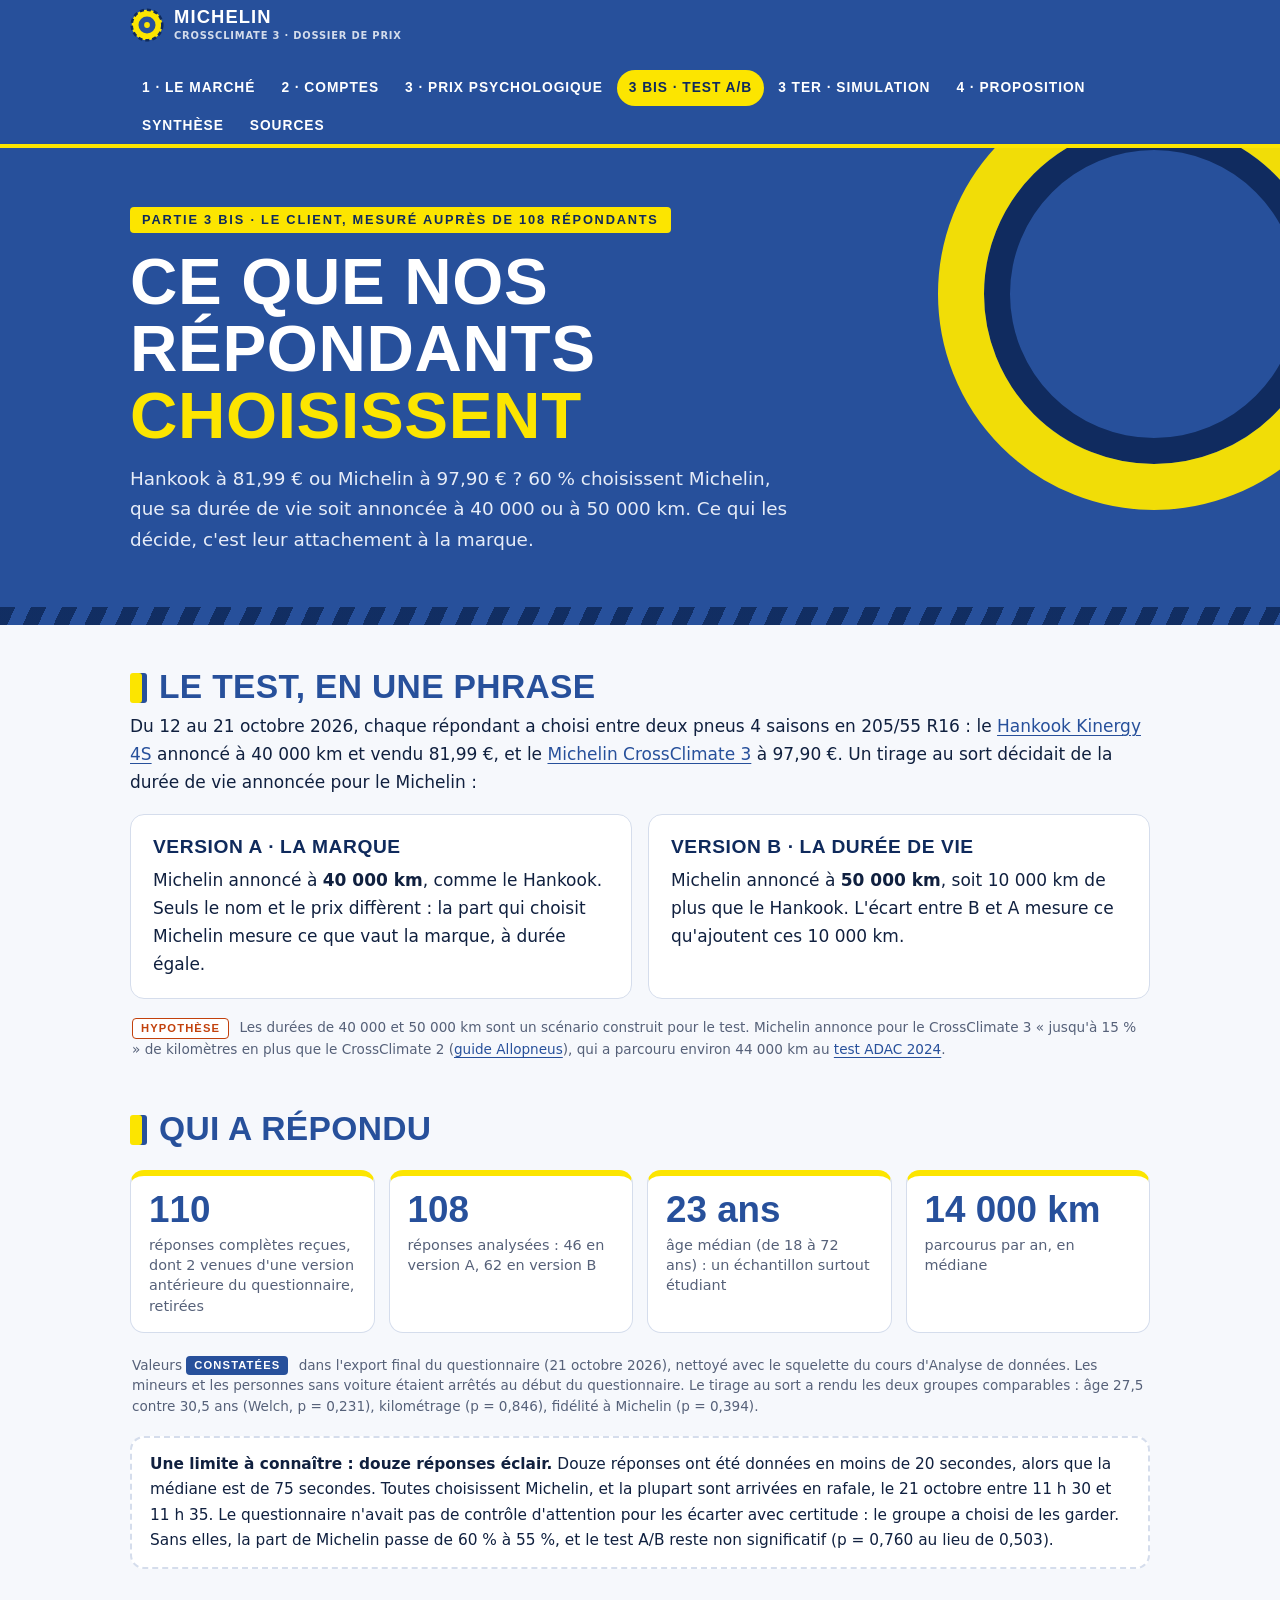
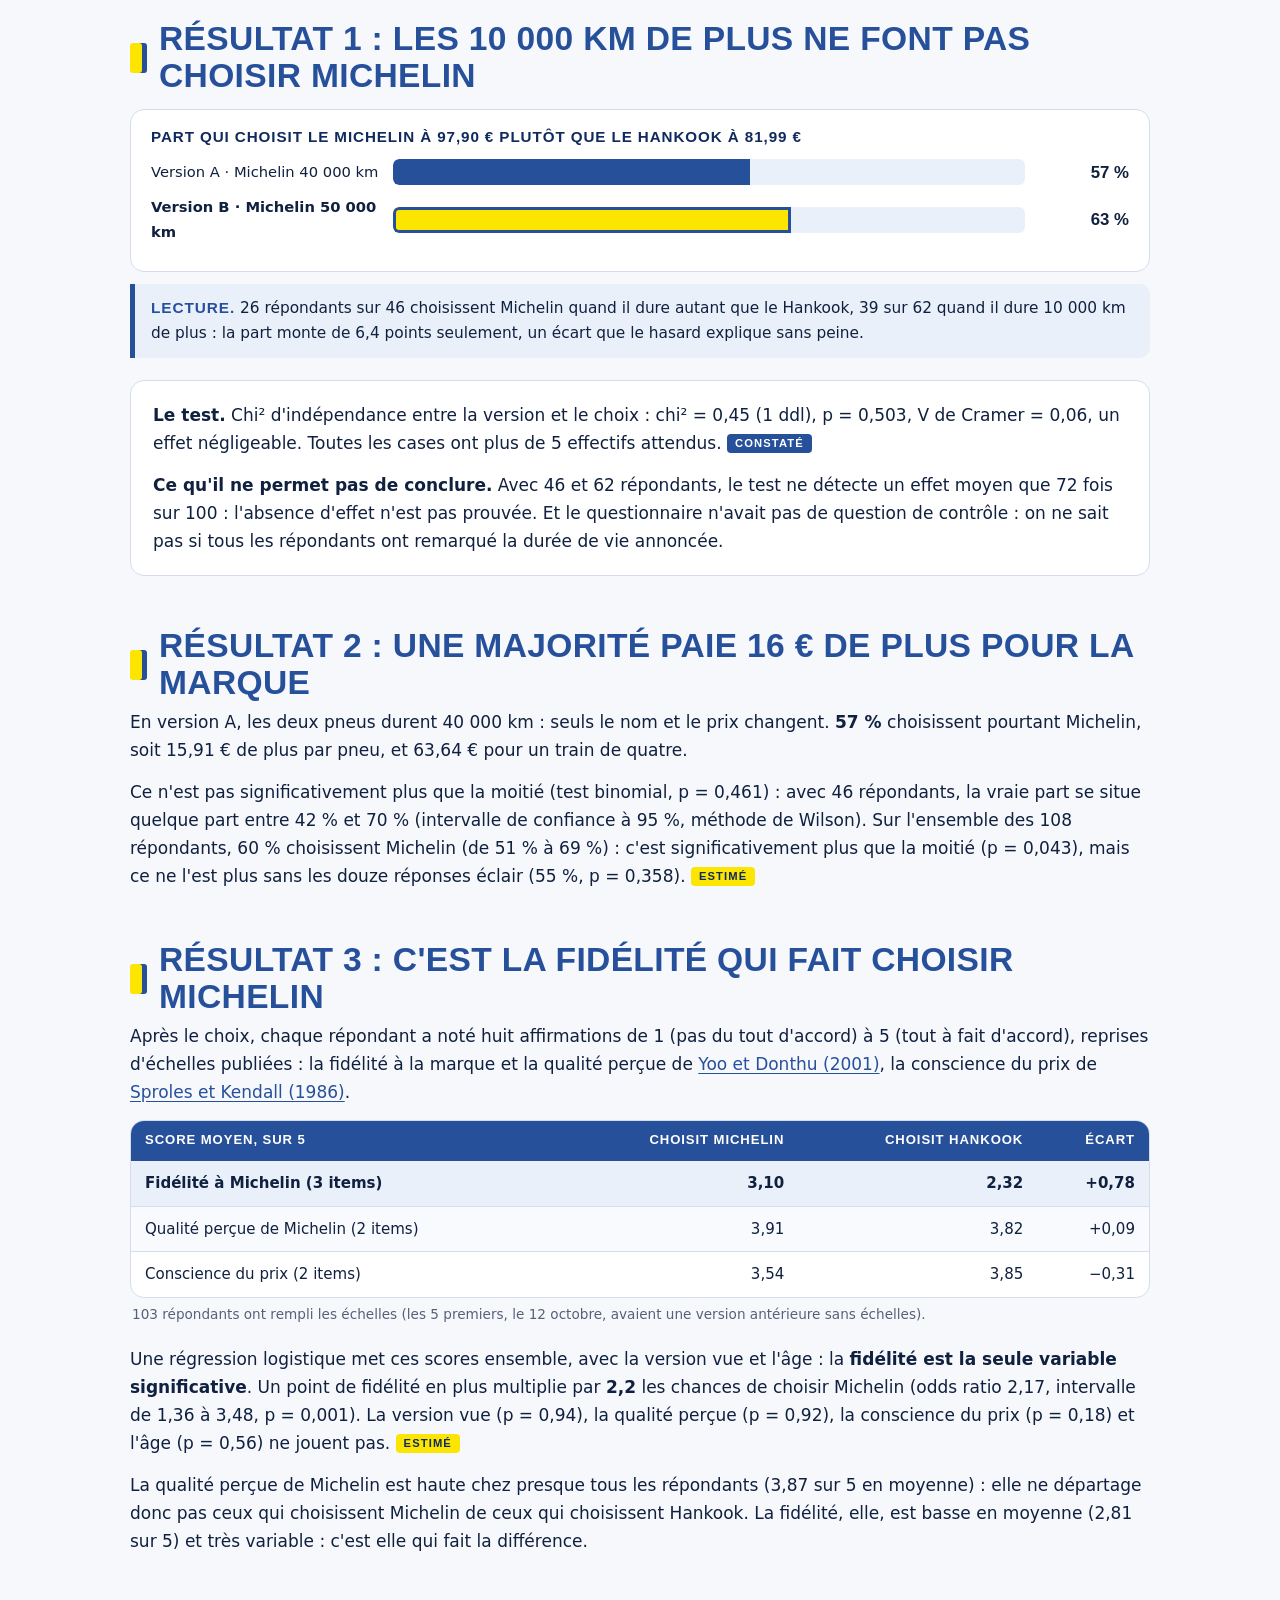
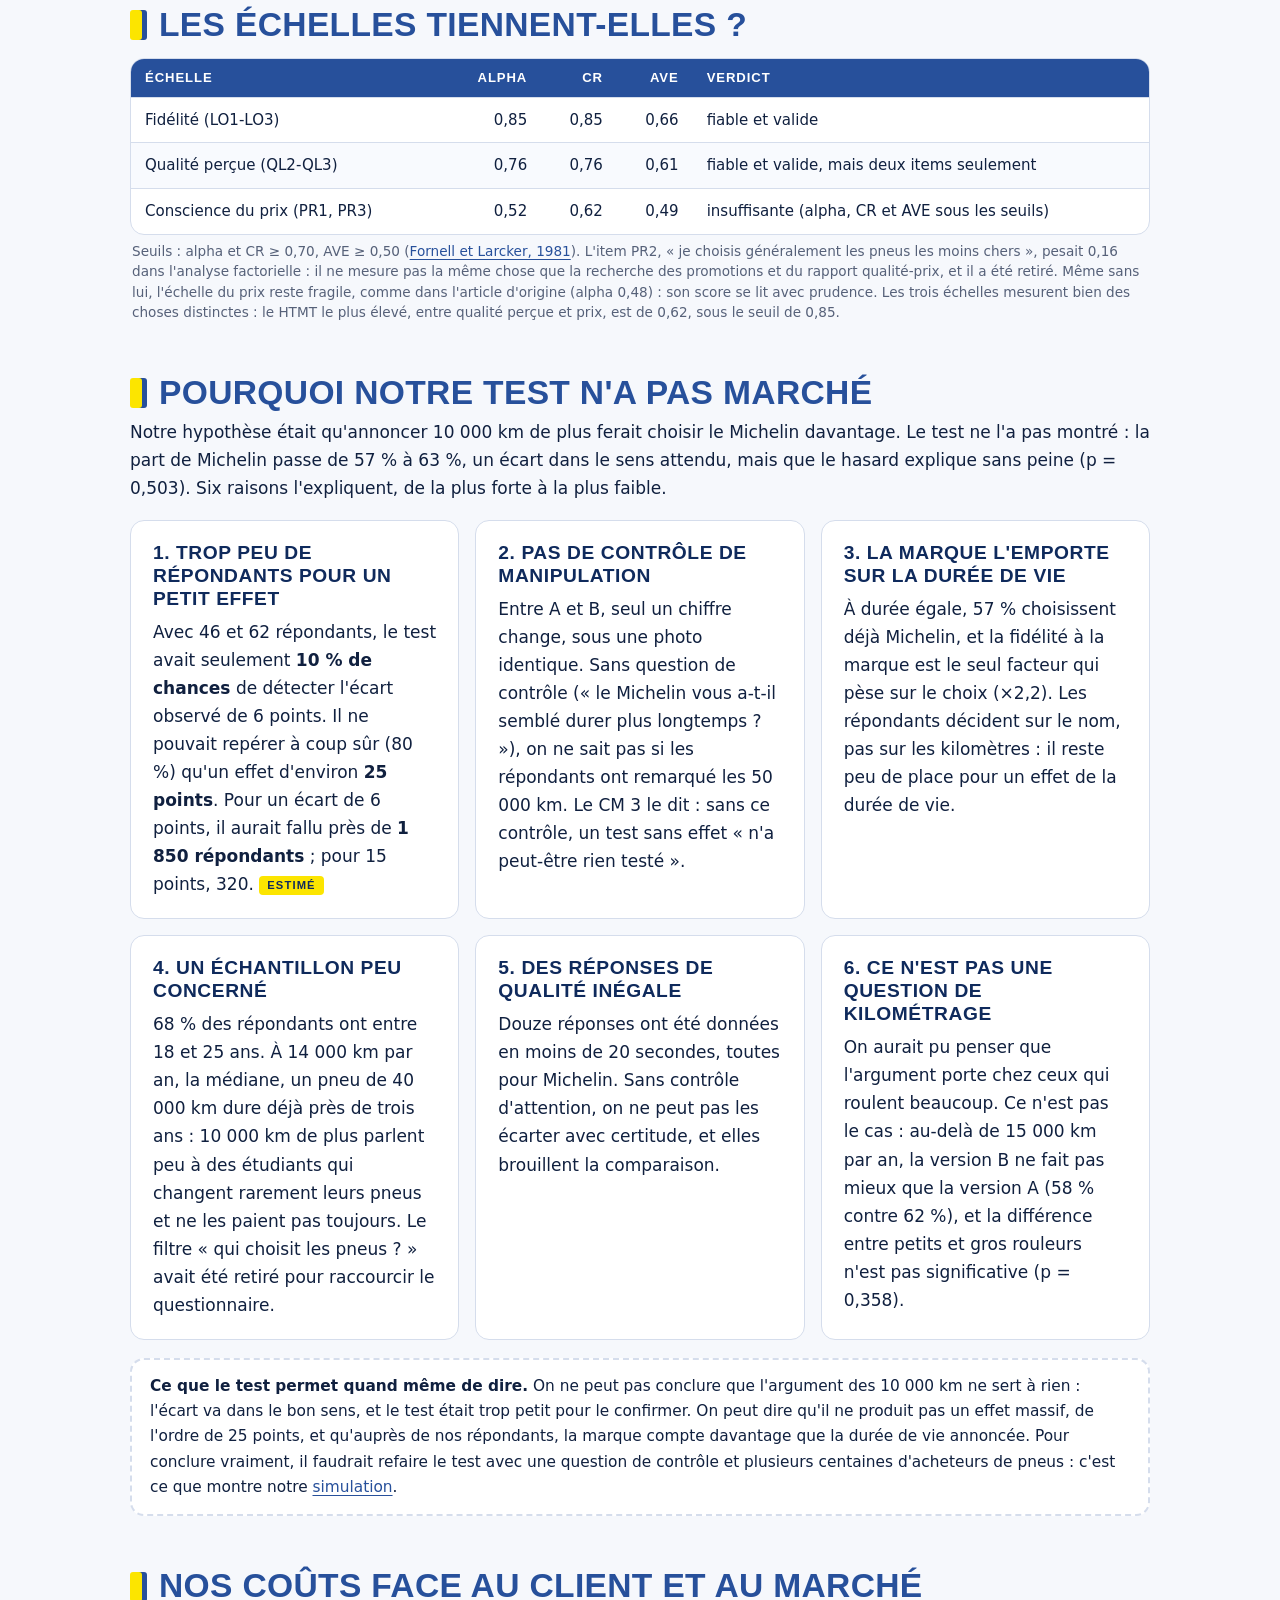
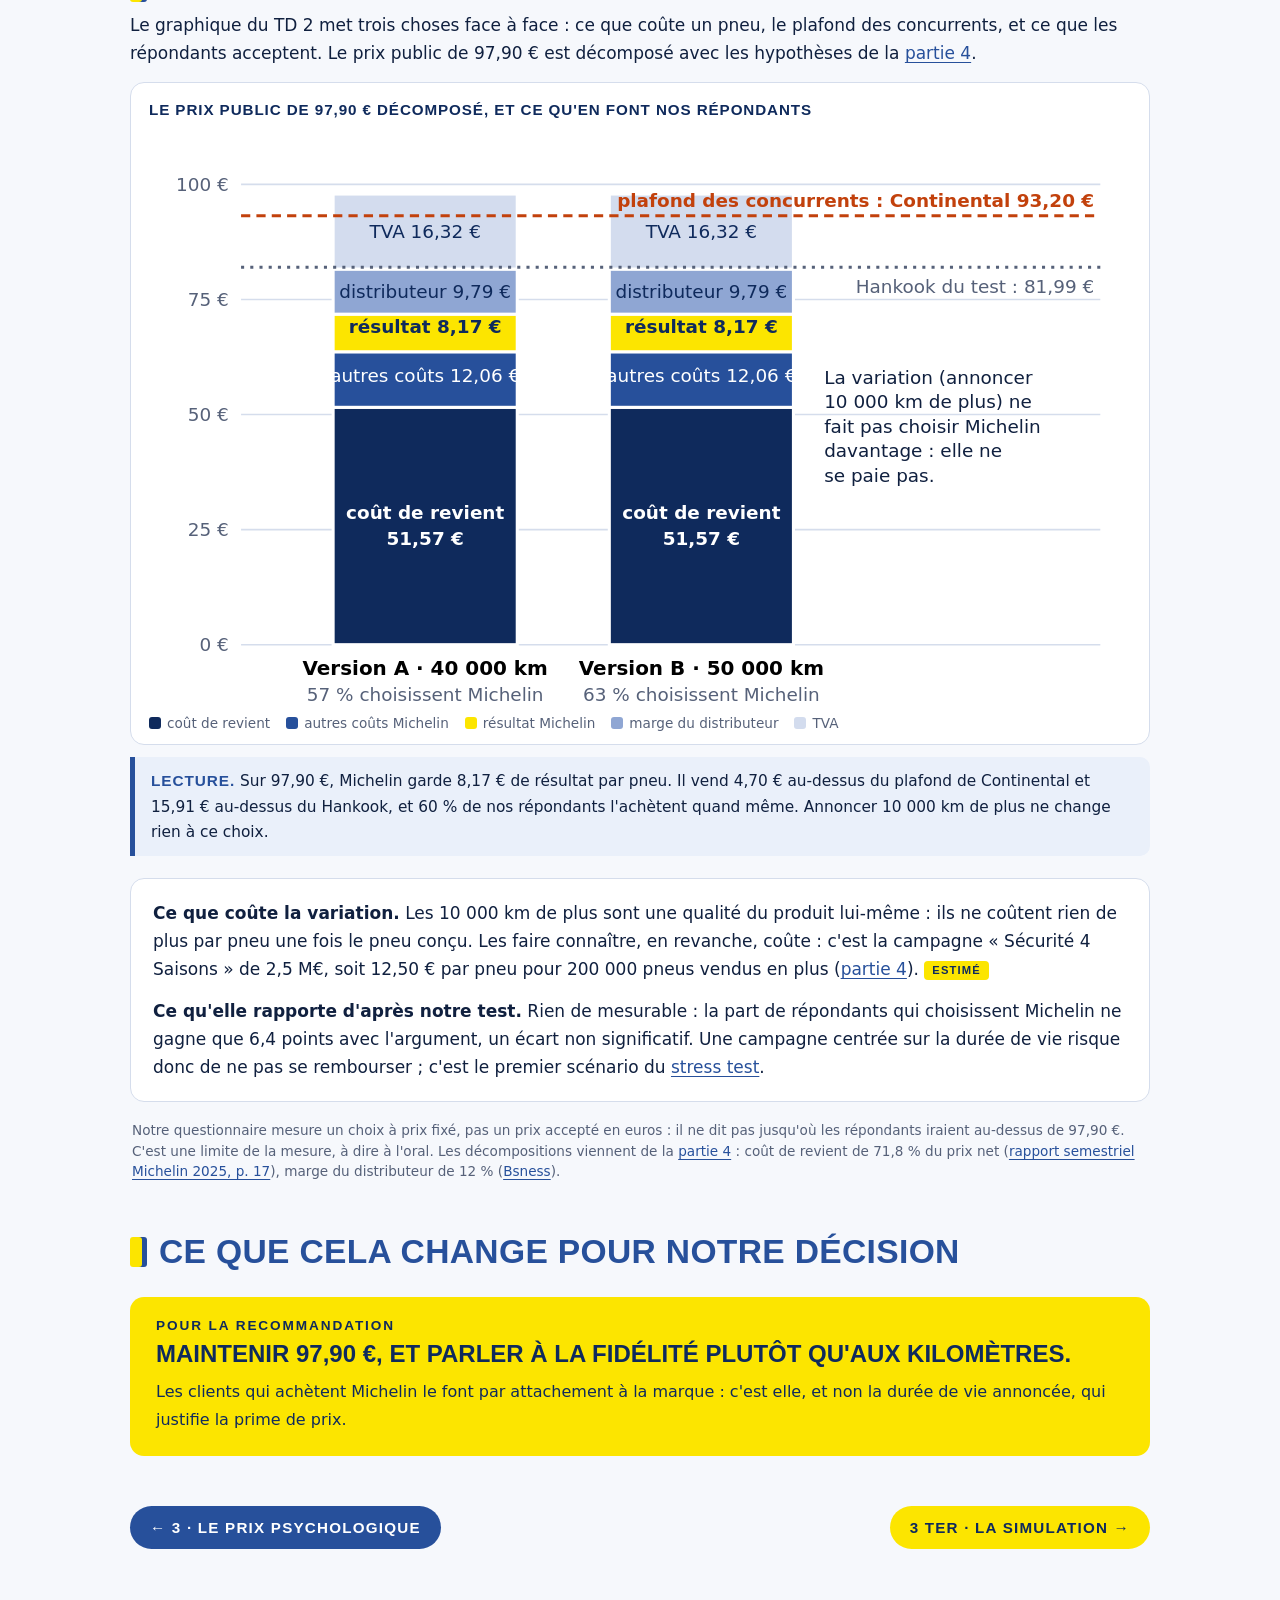
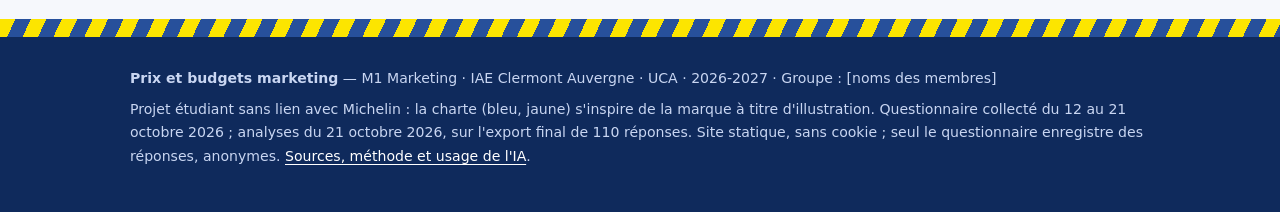
==== commit 573acd43: "Chiffres de la simulation et de l'explication de l'échec alignés sur les classeurs Co-Authored-By: C" ====
--- a/client.html
+++ b/client.html
@@ -85,7 +85,7 @@
 <h2 id="echec">Pourquoi notre test n'a pas marché</h2>
 <p>Notre hypothèse était qu'annoncer 10 000 km de plus ferait choisir le Michelin davantage. Le test ne l'a pas montré : la part de Michelin passe de 57 % à 63 %, un écart dans le sens attendu, mais que le hasard explique sans peine (p = 0,503). Six raisons l'expliquent, de la plus forte à la plus faible.</p>
 <div class="grille">
-<div class="carte"><h3 style="margin-top:0">1. Trop peu de répondants pour un petit effet</h3><p>Avec 46 et 62 répondants, le test avait seulement <b>10 % de chances</b> de détecter l'écart observé de 6 points. Il ne pouvait repérer à coup sûr (80 %) qu'un effet d'environ <b>25 points</b>. Pour un écart de 6 points, il aurait fallu près de <b>1 850 répondants</b> ; pour 15 points, 324. <span class='statut estime'>Estimé</span></p></div>
+<div class="carte"><h3 style="margin-top:0">1. Trop peu de répondants pour un petit effet</h3><p>Avec 46 et 62 répondants, le test avait seulement <b>10 % de chances</b> de détecter l'écart observé de 6 points. Il ne pouvait repérer à coup sûr (80 %) qu'un effet d'environ <b>25 points</b>. Pour un écart de 6 points, il aurait fallu près de <b>1 850 répondants</b> ; pour 15 points, 320. <span class='statut estime'>Estimé</span></p></div>
 <div class="carte"><h3 style="margin-top:0">2. Pas de contrôle de manipulation</h3><p>Entre A et B, seul un chiffre change, sous une photo identique. Sans question de contrôle (« le Michelin vous a-t-il semblé durer plus longtemps ? »), on ne sait pas si les répondants ont remarqué les 50 000 km. Le CM 3 le dit : sans ce contrôle, un test sans effet « n'a peut-être rien testé ».</p></div>
 <div class="carte"><h3 style="margin-top:0">3. La marque l'emporte sur la durée de vie</h3><p>À durée égale, 57 % choisissent déjà Michelin, et la fidélité à la marque est le seul facteur qui pèse sur le choix (×2,2). Les répondants décident sur le nom, pas sur les kilomètres : il reste peu de place pour un effet de la durée de vie.</p></div>
 <div class="carte"><h3 style="margin-top:0">4. Un échantillon peu concerné</h3><p>68 % des répondants ont entre 18 et 25 ans. À 14 000 km par an, la médiane, un pneu de 40 000 km dure déjà près de trois ans : 10 000 km de plus parlent peu à des étudiants qui changent rarement leurs pneus et ne les paient pas toujours. Le filtre « qui choisit les pneus ? » avait été retiré pour raccourcir le questionnaire.</p></div>
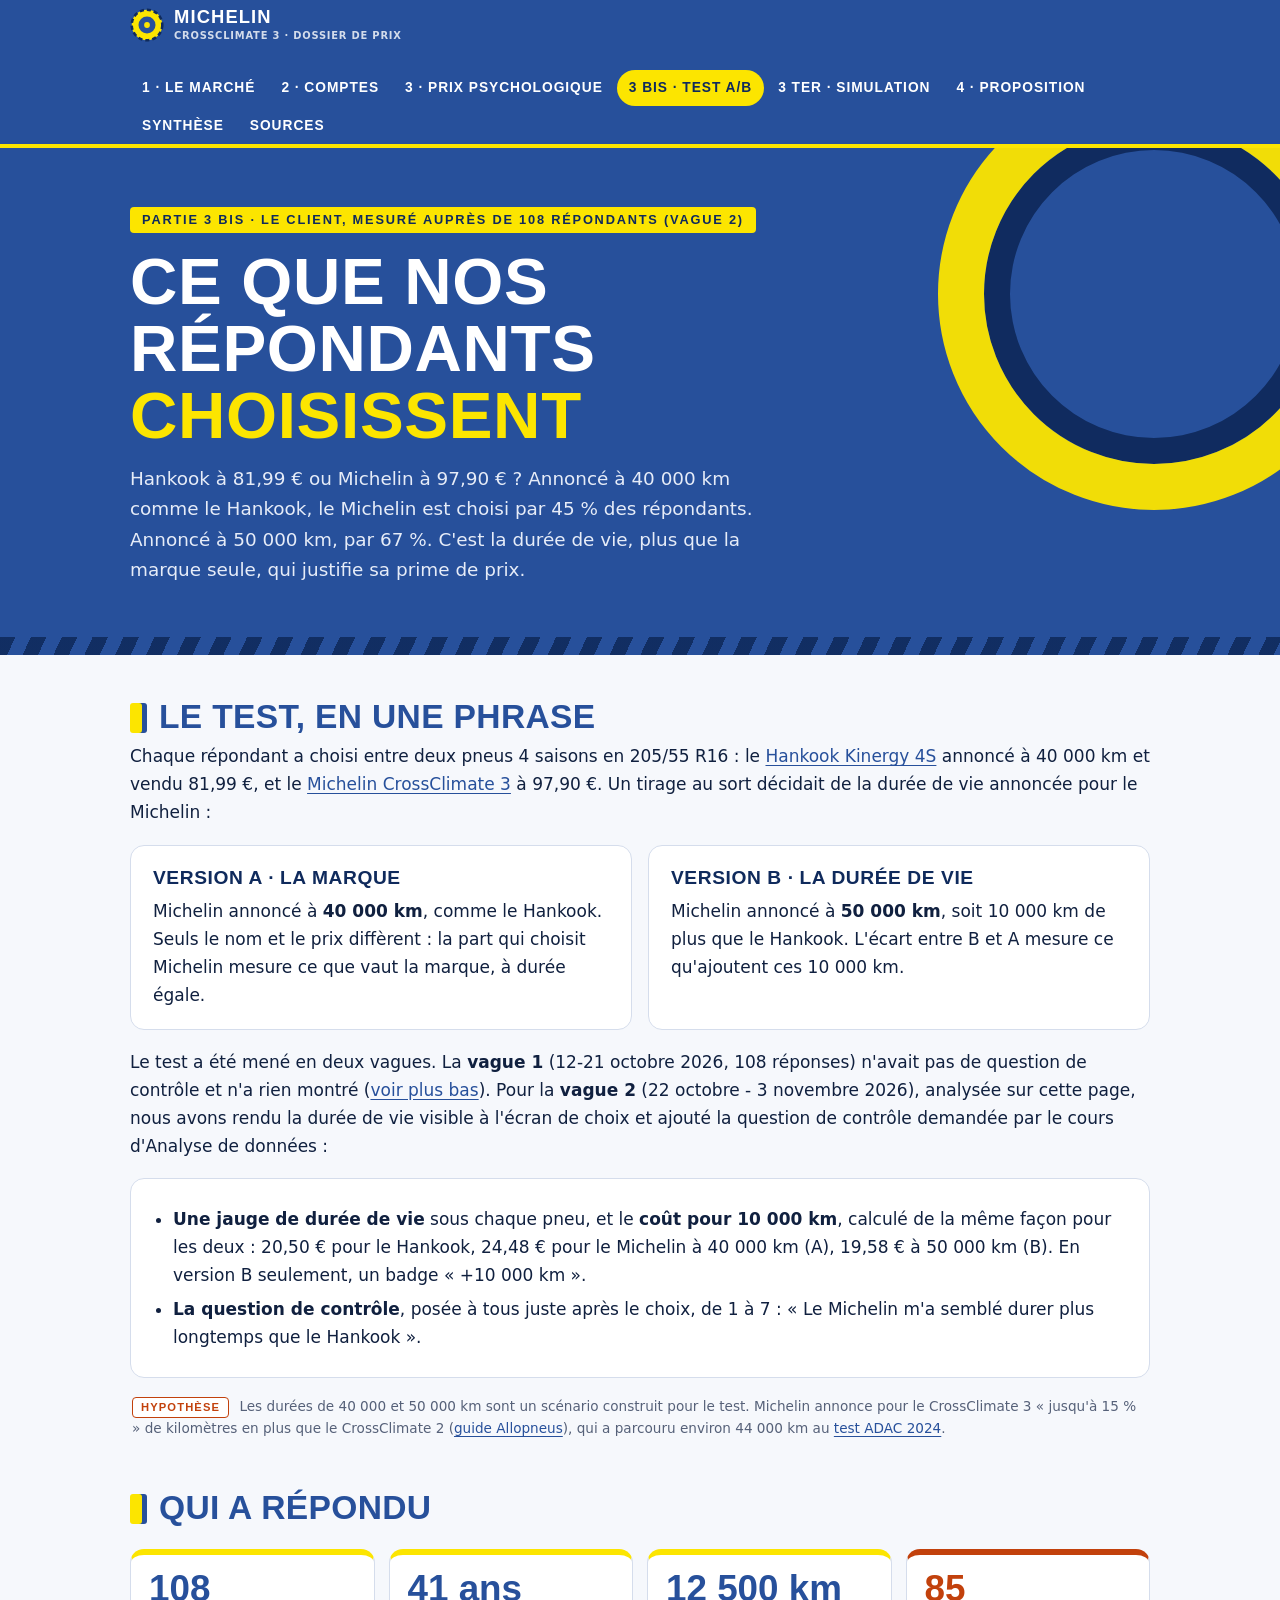
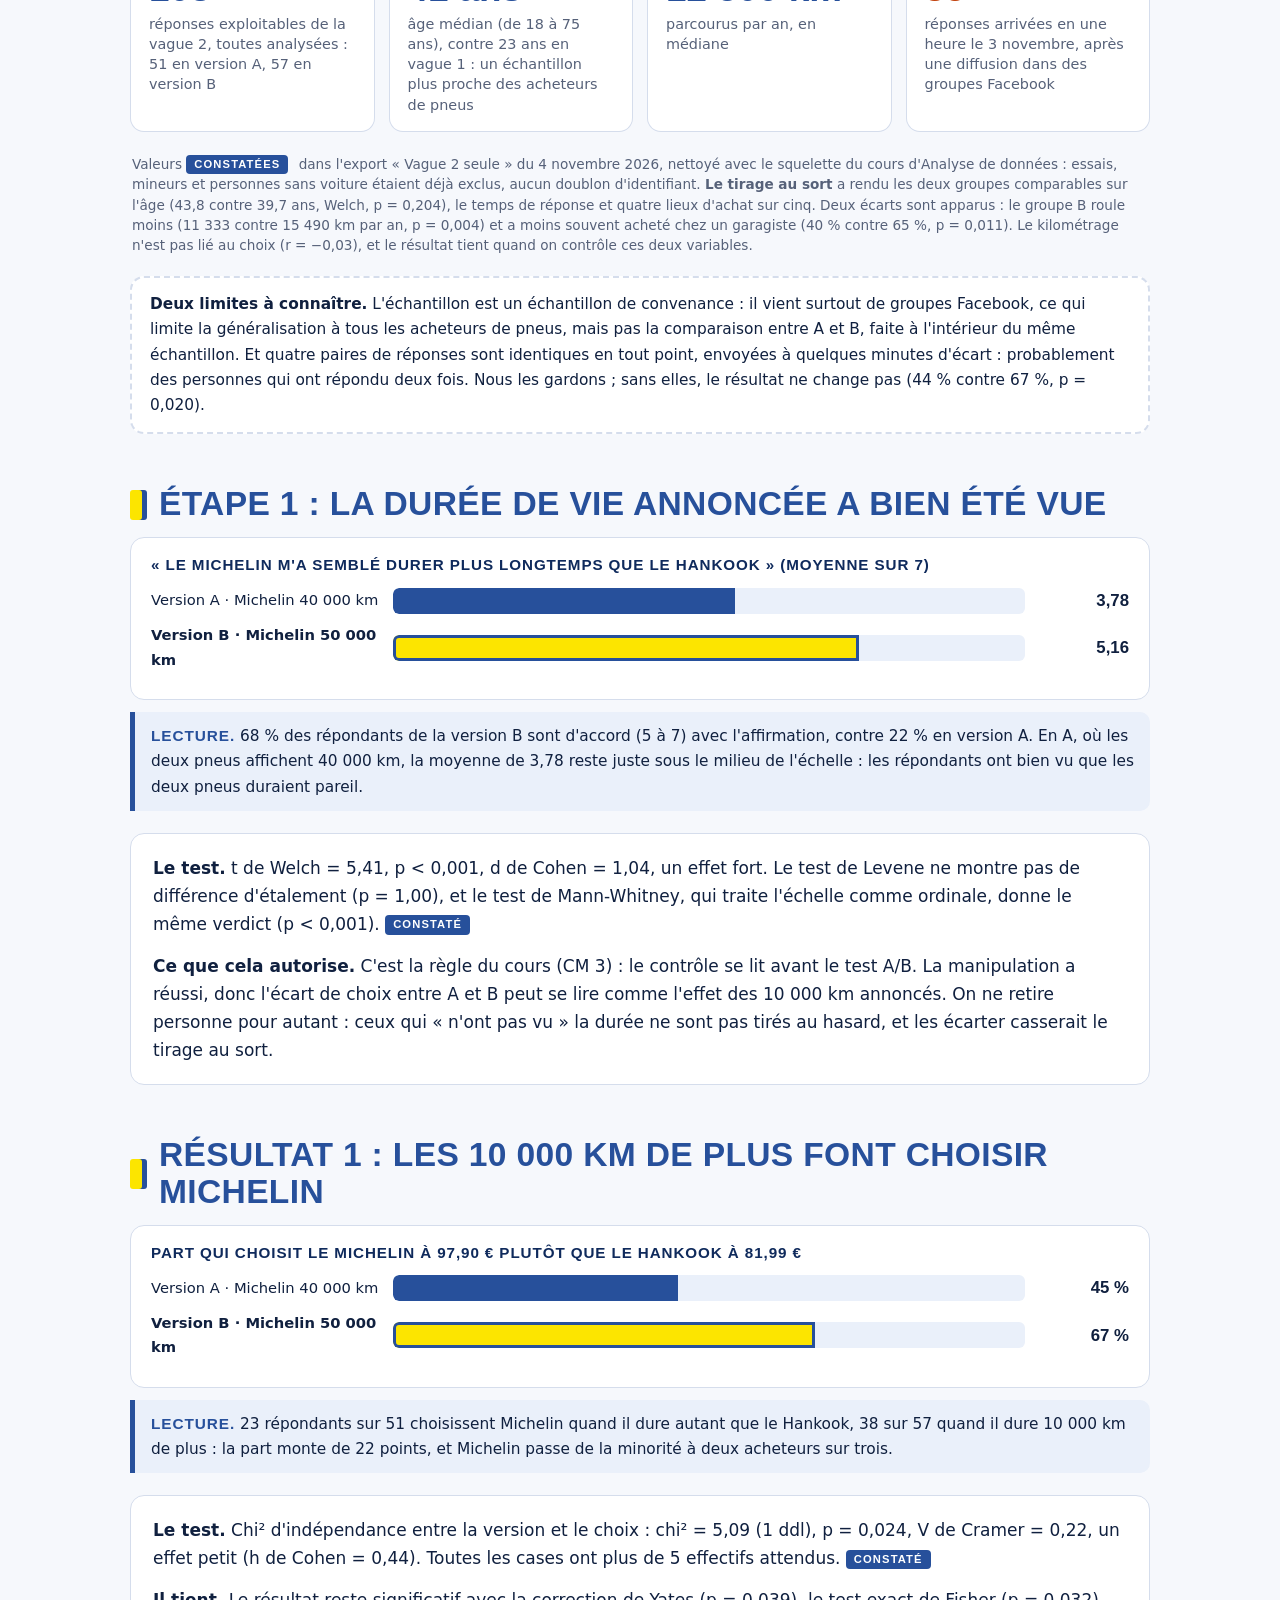
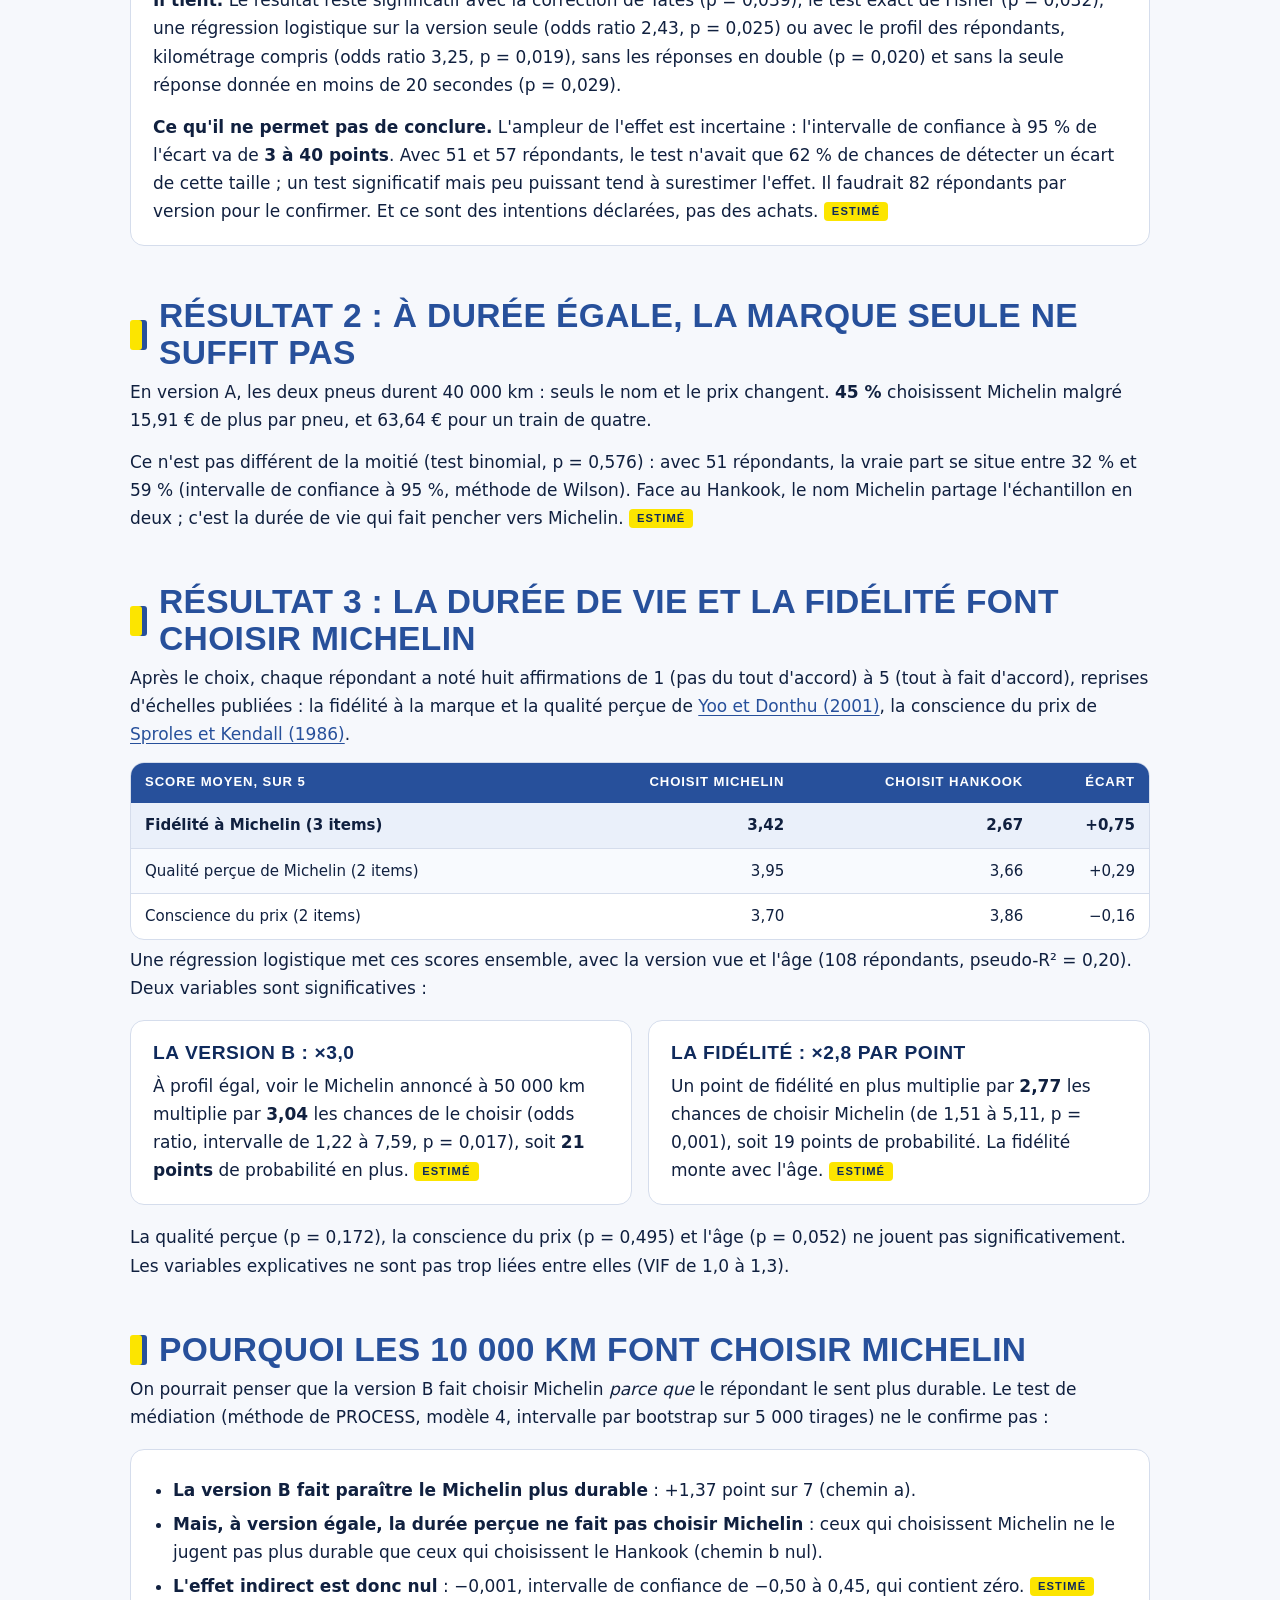
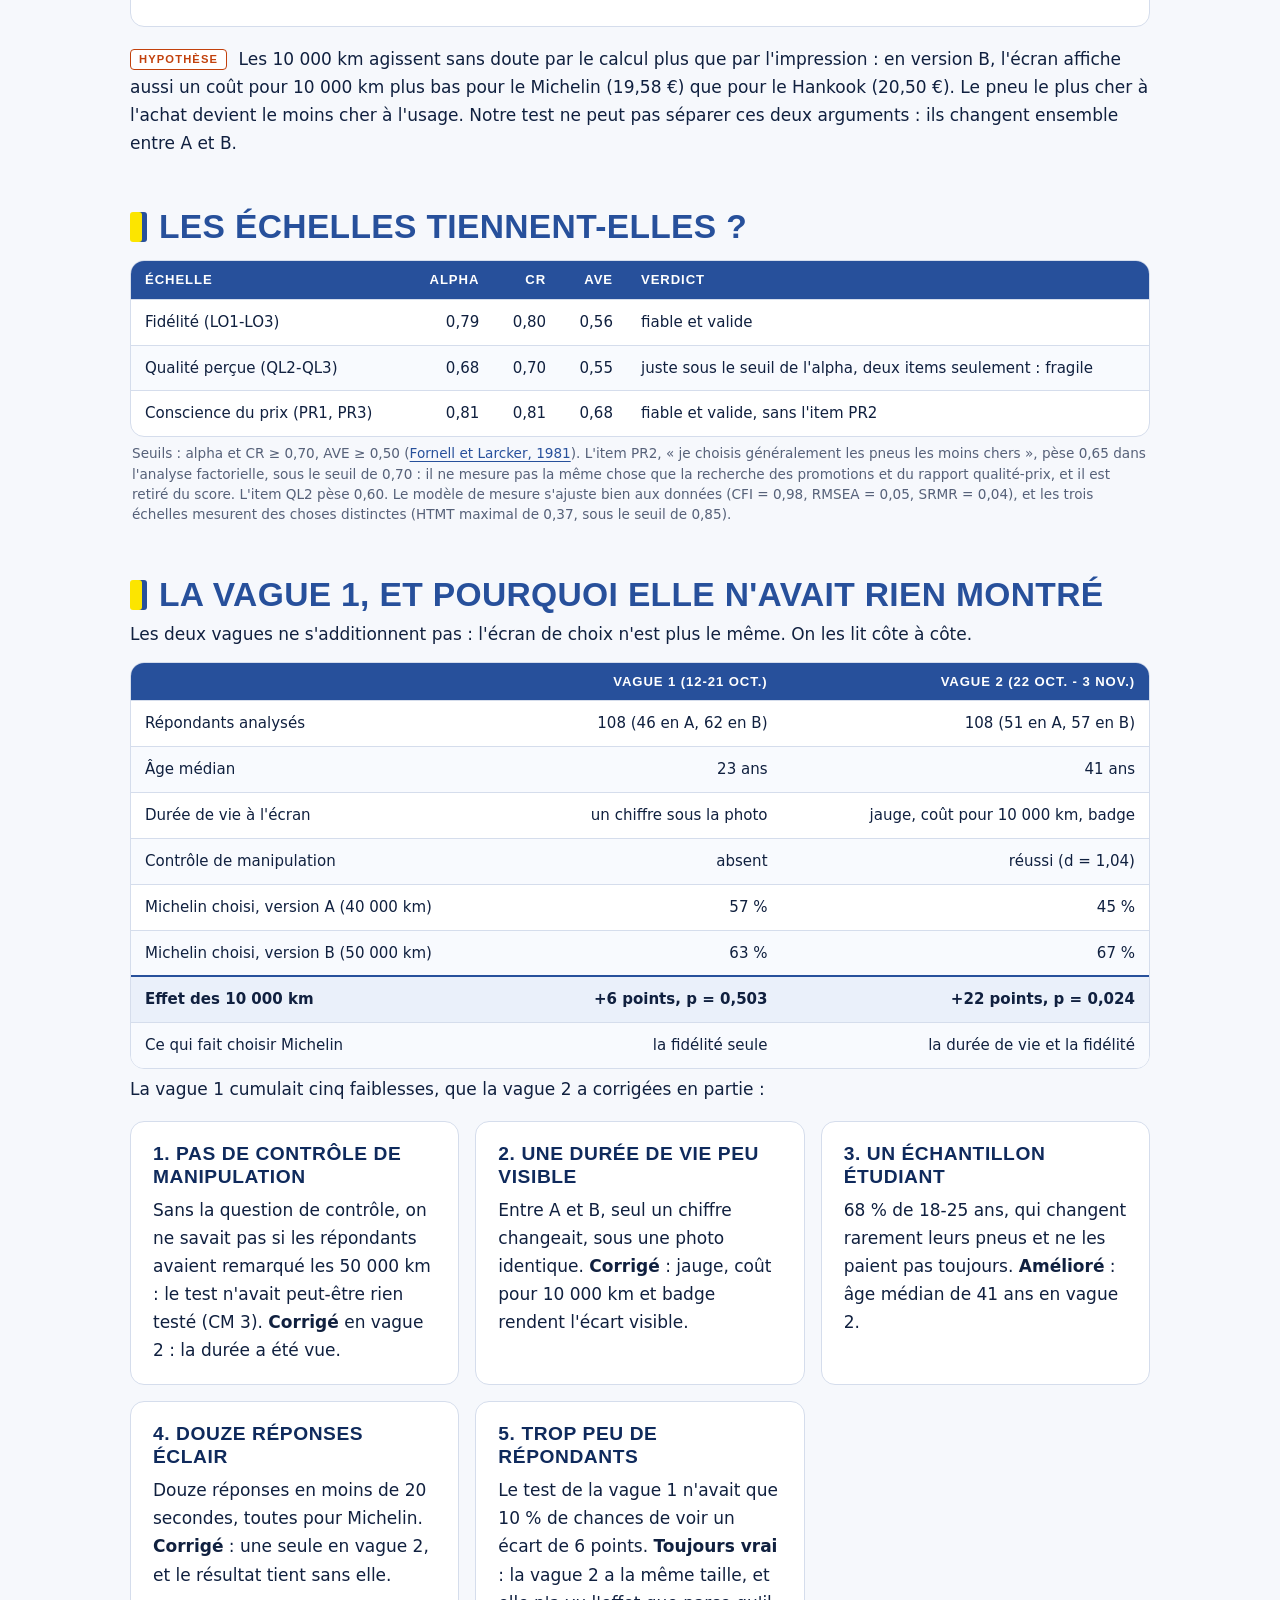
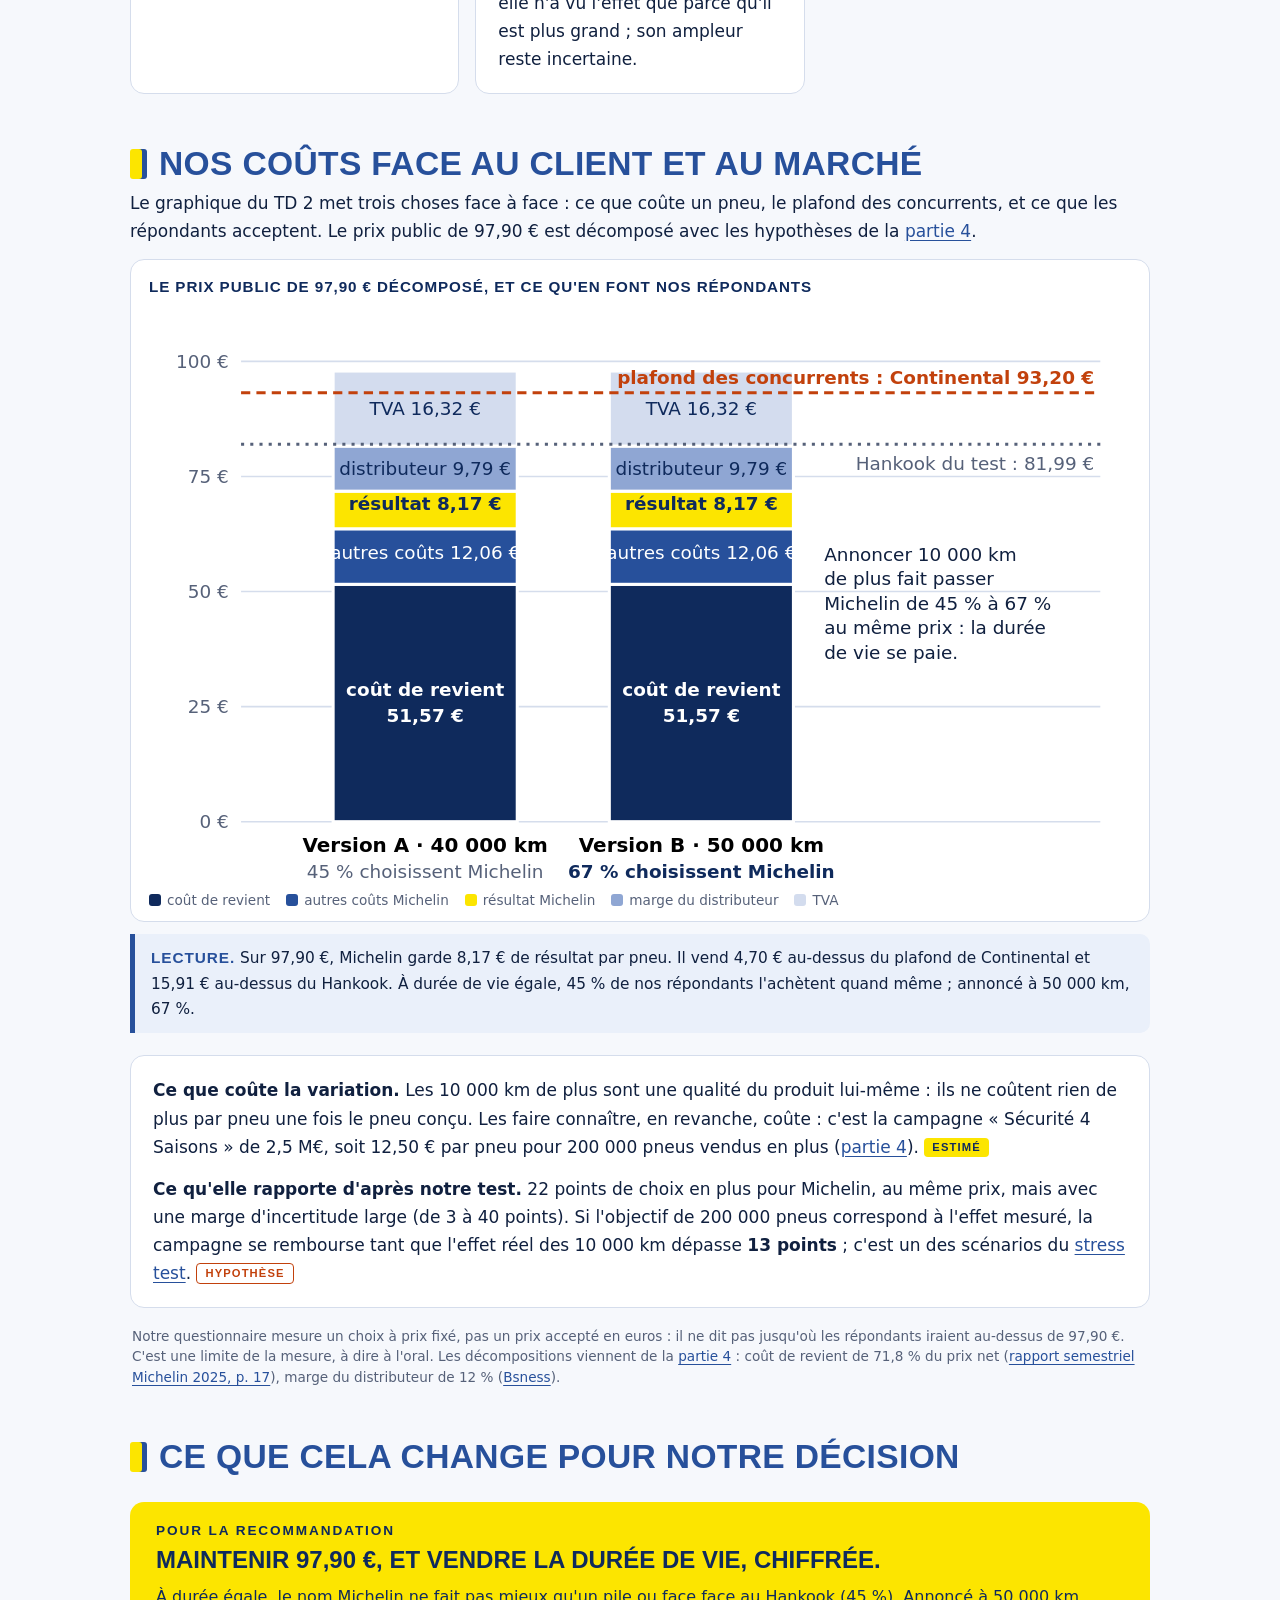
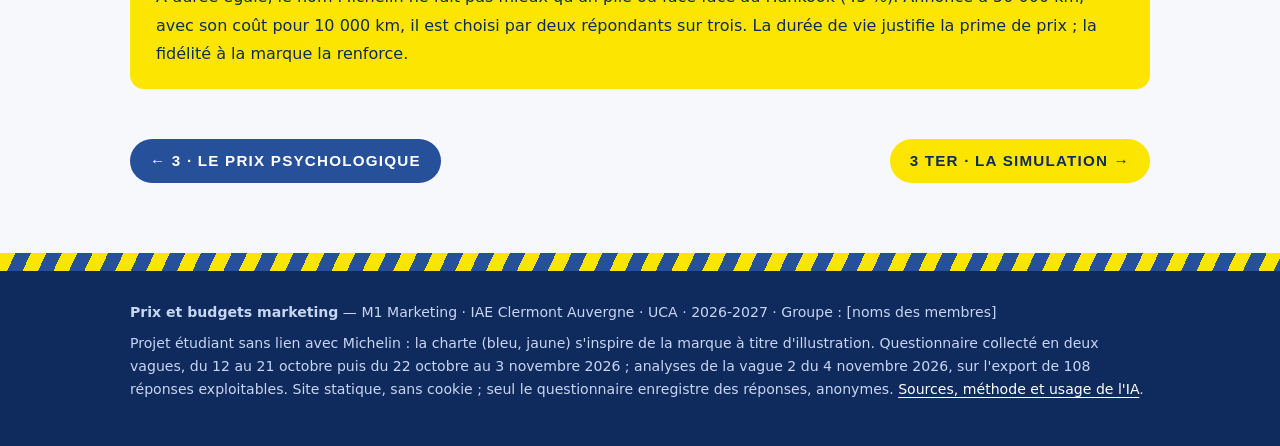
==== commit 82329c9b: "Dossier : résultats de la vague 2 du test A/B (45 % contre 67 %, contrôle de manipulation réussi), s" ====
--- a/client.html
+++ b/client.html
@@ -4,7 +4,7 @@
 <meta charset="utf-8">
 <meta name="viewport" content="width=device-width, initial-scale=1">
 <title>3 bis · Notre test A/B — Michelin CrossClimate 3</title>
-<meta name="description" content="Quel prix pour le pneu 4 saisons de Michelin ? Dossier M1 Marketing, IAE Clermont Auvergne : résultats du questionnaire Hankook contre Michelin, 108 répondants.">
+<meta name="description" content="Quel prix pour le pneu 4 saisons de Michelin ? Dossier M1 Marketing, IAE Clermont Auvergne : résultats du questionnaire Hankook contre Michelin, vague 2 avec contrôle de manipulation, 108 répondants.">
 <link rel="icon" href="data:image/svg+xml,%3Csvg viewBox='0 0 40 40' aria-hidden='true'%3E%3Ccircle cx='20' cy='20' r='18' fill='%23FCE500'/%3E%3Ccircle cx='20' cy='20' r='18' fill='none' stroke='%230F2A5C' stroke-width='3' stroke-dasharray='5 3.4'/%3E%3Ccircle cx='20' cy='20' r='10' fill='%2327509B'/%3E%3Ccircle cx='20' cy='20' r='3.4' fill='%23FCE500'/%3E%3C/svg%3E">
 <link rel="stylesheet" href="style.css">
 <style>
@@ -24,75 +24,113 @@
 <nav aria-label="Navigation principale"><a href="index.html">1 · Le marché</a><a href="comptes.html">2 · Comptes</a><a href="prix-psychologique.html">3 · Prix psychologique</a><a href="client.html" aria-current="page">3 bis · Test A/B</a><a href="simulation.html">3 ter · Simulation</a><a href="proposition.html">4 · Proposition</a><a href="synthese.html">Synthèse</a><a href="sources.html">Sources</a></nav>
 </div></header>
 <section class="hero"><div class="wrap">
-<span class="kicker">Partie 3 bis · Le client, mesuré auprès de 108 répondants</span>
+<span class="kicker">Partie 3 bis · Le client, mesuré auprès de 108 répondants (vague 2)</span>
 <h1>Ce que nos répondants <em>choisissent</em></h1>
-<p class="chapo">Hankook à 81,99 € ou Michelin à 97,90 € ? 60 % choisissent Michelin, que sa durée de vie soit annoncée à 40 000 ou à 50 000 km. Ce qui les décide, c'est leur attachement à la marque.</p>
+<p class="chapo">Hankook à 81,99 € ou Michelin à 97,90 € ? Annoncé à 40 000 km comme le Hankook, le Michelin est choisi par 45 % des répondants. Annoncé à 50 000 km, par 67 %. C'est la durée de vie, plus que la marque seule, qui justifie sa prime de prix.</p>
 </div></section>
 <main><div class="wrap">
 
 <h2>Le test, en une phrase</h2>
-<p>Du 12 au 21 octobre 2026, chaque répondant a choisi entre deux pneus 4 saisons en 205/55 R16 : le <a href="https://www.allopneus.com/produit/pneu-auto/hankook/tourisme-4saisons/kinergy-4s-2/205-55r16-94h/0004885718" target="_blank" rel="noopener">Hankook Kinergy 4S</a> annoncé à 40 000 km et vendu 81,99 €, et le <a href="https://www.allopneus.com/produit/pneu-auto/michelin/tourisme-4saisons/crossclimate-3/205-55r16-91h/0002041955" target="_blank" rel="noopener">Michelin CrossClimate 3</a> à 97,90 €. Un tirage au sort décidait de la durée de vie annoncée pour le Michelin :</p>
+<p>Chaque répondant a choisi entre deux pneus 4 saisons en 205/55 R16 : le <a href="https://www.allopneus.com/produit/pneu-auto/hankook/tourisme-4saisons/kinergy-4s-2/205-55r16-94h/0004885718" target="_blank" rel="noopener">Hankook Kinergy 4S</a> annoncé à 40 000 km et vendu 81,99 €, et le <a href="https://www.allopneus.com/produit/pneu-auto/michelin/tourisme-4saisons/crossclimate-3/205-55r16-91h/0002041955" target="_blank" rel="noopener">Michelin CrossClimate 3</a> à 97,90 €. Un tirage au sort décidait de la durée de vie annoncée pour le Michelin :</p>
 <div class="grille">
 <div class="carte"><h3 style="margin-top:0">Version A · la marque</h3><p>Michelin annoncé à <b>40 000 km</b>, comme le Hankook. Seuls le nom et le prix diffèrent : la part qui choisit Michelin mesure ce que vaut la marque, à durée égale.</p></div>
 <div class="carte"><h3 style="margin-top:0">Version B · la durée de vie</h3><p>Michelin annoncé à <b>50 000 km</b>, soit 10 000 km de plus que le Hankook. L'écart entre B et A mesure ce qu'ajoutent ces 10 000 km.</p></div>
 </div>
+<p>Le test a été mené en deux vagues. La <b>vague 1</b> (12-21 octobre 2026, 108 réponses) n'avait pas de question de contrôle et n'a rien montré (<a href="#echec">voir plus bas</a>). Pour la <b>vague 2</b> (22 octobre - 3 novembre 2026), analysée sur cette page, nous avons rendu la durée de vie visible à l'écran de choix et ajouté la question de contrôle demandée par le cours d'Analyse de données :</p>
+<div class="carte"><ul class="puces">
+<li><b>Une jauge de durée de vie</b> sous chaque pneu, et le <b>coût pour 10 000 km</b>, calculé de la même façon pour les deux : 20,50 € pour le Hankook, 24,48 € pour le Michelin à 40 000 km (A), 19,58 € à 50 000 km (B). En version B seulement, un badge « +10 000 km ».</li>
+<li><b>La question de contrôle</b>, posée à tous juste après le choix, de 1 à 7 : « Le Michelin m'a semblé durer plus longtemps que le Hankook ».</li>
+</ul></div>
 <p class="note"><span class='statut hypo'>Hypothèse</span> Les durées de 40 000 et 50 000 km sont un scénario construit pour le test. Michelin annonce pour le CrossClimate 3 « jusqu'à 15 % » de kilomètres en plus que le CrossClimate 2 (<a href="https://www.allopneus.com/guide-pratique/auto/guide-achat/michelin-crossclimate-3/" target="_blank" rel="noopener">guide Allopneus</a>), qui a parcouru environ 44 000 km au <a href="https://www.adac.de/rund-ums-fahrzeug/ausstattung-technik-zubehoer/reifen/reifentest/ganzjahresreifen/205-55-r16/michelin-crossclimate-2-id-4844/" target="_blank" rel="noopener">test ADAC 2024</a>.</p>
 
 <h2>Qui a répondu</h2>
 <div class="chiffres">
-<div class="chiffre"><b>110</b><span>réponses complètes reçues, dont 2 venues d'une version antérieure du questionnaire, retirées</span></div>
-<div class="chiffre"><b>108</b><span>réponses analysées : 46 en version A, 62 en version B</span></div>
-<div class="chiffre"><b>23 ans</b><span>âge médian (de 18 à 72 ans) : un échantillon surtout étudiant</span></div>
-<div class="chiffre"><b>14 000 km</b><span>parcourus par an, en médiane</span></div>
-</div>
-<p class="note">Valeurs <span class='statut constate'>constatées</span> dans l'export final du questionnaire (21 octobre 2026), nettoyé avec le squelette du cours d'Analyse de données. Les mineurs et les personnes sans voiture étaient arrêtés au début du questionnaire. Le tirage au sort a rendu les deux groupes comparables : âge 27,5 contre 30,5 ans (Welch, p = 0,231), kilométrage (p = 0,846), fidélité à Michelin (p = 0,394).</p>
-<div class="encart"><b>Une limite à connaître : douze réponses éclair.</b> Douze réponses ont été données en moins de 20 secondes, alors que la médiane est de 75 secondes. Toutes choisissent Michelin, et la plupart sont arrivées en rafale, le 21 octobre entre 11 h 30 et 11 h 35. Le questionnaire n'avait pas de contrôle d'attention pour les écarter avec certitude : le groupe a choisi de les garder. Sans elles, la part de Michelin passe de 60 % à 55 %, et le test A/B reste non significatif (p = 0,760 au lieu de 0,503).</div>
-
-<h2>Résultat 1 : les 10 000 km de plus ne font pas choisir Michelin</h2>
+<div class="chiffre"><b>108</b><span>réponses exploitables de la vague 2, toutes analysées : 51 en version A, 57 en version B</span></div>
+<div class="chiffre"><b>41 ans</b><span>âge médian (de 18 à 75 ans), contre 23 ans en vague 1 : un échantillon plus proche des acheteurs de pneus</span></div>
+<div class="chiffre"><b>12 500 km</b><span>parcourus par an, en médiane</span></div>
+<div class="chiffre alerte"><b>85</b><span>réponses arrivées en une heure le 3 novembre, après une diffusion dans des groupes Facebook</span></div>
+</div>
+<p class="note">Valeurs <span class='statut constate'>constatées</span> dans l'export « Vague 2 seule » du 4 novembre 2026, nettoyé avec le squelette du cours d'Analyse de données : essais, mineurs et personnes sans voiture étaient déjà exclus, aucun doublon d'identifiant. <b>Le tirage au sort</b> a rendu les deux groupes comparables sur l'âge (43,8 contre 39,7 ans, Welch, p = 0,204), le temps de réponse et quatre lieux d'achat sur cinq. Deux écarts sont apparus : le groupe B roule moins (11 333 contre 15 490 km par an, p = 0,004) et a moins souvent acheté chez un garagiste (40 % contre 65 %, p = 0,011). Le kilométrage n'est pas lié au choix (r = −0,03), et le résultat tient quand on contrôle ces deux variables.</p>
+<div class="encart"><b>Deux limites à connaître.</b> L'échantillon est un échantillon de convenance : il vient surtout de groupes Facebook, ce qui limite la généralisation à tous les acheteurs de pneus, mais pas la comparaison entre A et B, faite à l'intérieur du même échantillon. Et quatre paires de réponses sont identiques en tout point, envoyées à quelques minutes d'écart : probablement des personnes qui ont répondu deux fois. Nous les gardons ; sans elles, le résultat ne change pas (44 % contre 67 %, p = 0,020).</div>
+
+<h2>Étape 1 : la durée de vie annoncée a bien été vue</h2>
+<div class="bars"><h4>« Le Michelin m'a semblé durer plus longtemps que le Hankook » (moyenne sur 7)</h4>
+<div class="bar"><span class="lab">Version A · Michelin 40 000 km</span><span class="track"><i style="width:54.1%"></i></span><b>3,78</b></div>
+<div class="bar vedette"><span class="lab">Version B · Michelin 50 000 km</span><span class="track"><i style="width:73.7%"></i></span><b>5,16</b></div>
+</div>
+<p class="lecture"><b>Lecture.</b> 68 % des répondants de la version B sont d'accord (5 à 7) avec l'affirmation, contre 22 % en version A. En A, où les deux pneus affichent 40 000 km, la moyenne de 3,78 reste juste sous le milieu de l'échelle : les répondants ont bien vu que les deux pneus duraient pareil.</p>
+<div class="carte">
+<p><b>Le test.</b> t de Welch = 5,41, p &lt; 0,001, d de Cohen = 1,04, un effet fort. Le test de Levene ne montre pas de différence d'étalement (p = 1,00), et le test de Mann-Whitney, qui traite l'échelle comme ordinale, donne le même verdict (p &lt; 0,001). <span class='statut constate'>Constaté</span></p>
+<p><b>Ce que cela autorise.</b> C'est la règle du cours (CM 3) : le contrôle se lit avant le test A/B. La manipulation a réussi, donc l'écart de choix entre A et B peut se lire comme l'effet des 10 000 km annoncés. On ne retire personne pour autant : ceux qui « n'ont pas vu » la durée ne sont pas tirés au hasard, et les écarter casserait le tirage au sort.</p>
+</div>
+
+<h2>Résultat 1 : les 10 000 km de plus font choisir Michelin</h2>
 <div class="bars"><h4>Part qui choisit le Michelin à 97,90 € plutôt que le Hankook à 81,99 €</h4>
-<div class="bar"><span class="lab">Version A · Michelin 40 000 km</span><span class="track"><i style="width:56.5%"></i></span><b>57 %</b></div>
-<div class="bar vedette"><span class="lab">Version B · Michelin 50 000 km</span><span class="track"><i style="width:62.9%"></i></span><b>63 %</b></div>
-</div>
-<p class="lecture"><b>Lecture.</b> 26 répondants sur 46 choisissent Michelin quand il dure autant que le Hankook, 39 sur 62 quand il dure 10 000 km de plus : la part monte de 6,4 points seulement, un écart que le hasard explique sans peine.</p>
+<div class="bar"><span class="lab">Version A · Michelin 40 000 km</span><span class="track"><i style="width:45.1%"></i></span><b>45 %</b></div>
+<div class="bar vedette"><span class="lab">Version B · Michelin 50 000 km</span><span class="track"><i style="width:66.7%"></i></span><b>67 %</b></div>
+</div>
+<p class="lecture"><b>Lecture.</b> 23 répondants sur 51 choisissent Michelin quand il dure autant que le Hankook, 38 sur 57 quand il dure 10 000 km de plus : la part monte de 22 points, et Michelin passe de la minorité à deux acheteurs sur trois.</p>
 <div class="carte">
-<p><b>Le test.</b> Chi² d'indépendance entre la version et le choix : chi² = 0,45 (1 ddl), p = 0,503, V de Cramer = 0,06, un effet négligeable. Toutes les cases ont plus de 5 effectifs attendus. <span class='statut constate'>Constaté</span></p>
-<p><b>Ce qu'il ne permet pas de conclure.</b> Avec 46 et 62 répondants, le test ne détecte un effet moyen que 72 fois sur 100 : l'absence d'effet n'est pas prouvée. Et le questionnaire n'avait pas de question de contrôle : on ne sait pas si tous les répondants ont remarqué la durée de vie annoncée.</p>
-</div>
-
-<h2>Résultat 2 : une majorité paie 16 € de plus pour la marque</h2>
-<p>En version A, les deux pneus durent 40 000 km : seuls le nom et le prix changent. <b>57 %</b> choisissent pourtant Michelin, soit 15,91 € de plus par pneu, et 63,64 € pour un train de quatre.</p>
-<p>Ce n'est pas significativement plus que la moitié (test binomial, p = 0,461) : avec 46 répondants, la vraie part se situe quelque part entre 42 % et 70 % (intervalle de confiance à 95 %, méthode de Wilson). Sur l'ensemble des 108 répondants, 60 % choisissent Michelin (de 51 % à 69 %) : c'est significativement plus que la moitié (p = 0,043), mais ce ne l'est plus sans les douze réponses éclair (55 %, p = 0,358). <span class='statut estime'>Estimé</span></p>
-
-<h2>Résultat 3 : c'est la fidélité qui fait choisir Michelin</h2>
+<p><b>Le test.</b> Chi² d'indépendance entre la version et le choix : chi² = 5,09 (1 ddl), p = 0,024, V de Cramer = 0,22, un effet petit (h de Cohen = 0,44). Toutes les cases ont plus de 5 effectifs attendus. <span class='statut constate'>Constaté</span></p>
+<p><b>Il tient.</b> Le résultat reste significatif avec la correction de Yates (p = 0,039), le test exact de Fisher (p = 0,032), une régression logistique sur la version seule (odds ratio 2,43, p = 0,025) ou avec le profil des répondants, kilométrage compris (odds ratio 3,25, p = 0,019), sans les réponses en double (p = 0,020) et sans la seule réponse donnée en moins de 20 secondes (p = 0,029).</p>
+<p><b>Ce qu'il ne permet pas de conclure.</b> L'ampleur de l'effet est incertaine : l'intervalle de confiance à 95 % de l'écart va de <b>3 à 40 points</b>. Avec 51 et 57 répondants, le test n'avait que 62 % de chances de détecter un écart de cette taille ; un test significatif mais peu puissant tend à surestimer l'effet. Il faudrait 82 répondants par version pour le confirmer. Et ce sont des intentions déclarées, pas des achats. <span class='statut estime'>Estimé</span></p>
+</div>
+
+<h2>Résultat 2 : à durée égale, la marque seule ne suffit pas</h2>
+<p>En version A, les deux pneus durent 40 000 km : seuls le nom et le prix changent. <b>45 %</b> choisissent Michelin malgré 15,91 € de plus par pneu, et 63,64 € pour un train de quatre.</p>
+<p>Ce n'est pas différent de la moitié (test binomial, p = 0,576) : avec 51 répondants, la vraie part se situe entre 32 % et 59 % (intervalle de confiance à 95 %, méthode de Wilson). Face au Hankook, le nom Michelin partage l'échantillon en deux ; c'est la durée de vie qui fait pencher vers Michelin. <span class='statut estime'>Estimé</span></p>
+
+<h2>Résultat 3 : la durée de vie et la fidélité font choisir Michelin</h2>
 <p>Après le choix, chaque répondant a noté huit affirmations de 1 (pas du tout d'accord) à 5 (tout à fait d'accord), reprises d'échelles publiées : la fidélité à la marque et la qualité perçue de <a href="https://doi.org/10.1016/S0148-2963(99)00098-3" target="_blank" rel="noopener">Yoo et Donthu (2001)</a>, la conscience du prix de <a href="https://doi.org/10.1111/j.1745-6606.1986.tb00382.x" target="_blank" rel="noopener">Sproles et Kendall (1986)</a>.</p>
 <div class="tableau"><table><thead><tr><th>Score moyen, sur 5</th><th class="n">Choisit Michelin</th><th class="n">Choisit Hankook</th><th class="n">Écart</th></tr></thead><tbody>
-<tr class="total"><td>Fidélité à Michelin (3 items)</td><td class="n">3,10</td><td class="n">2,32</td><td class="n">+0,78</td></tr>
-<tr><td>Qualité perçue de Michelin (2 items)</td><td class="n">3,91</td><td class="n">3,82</td><td class="n">+0,09</td></tr>
-<tr><td>Conscience du prix (2 items)</td><td class="n">3,54</td><td class="n">3,85</td><td class="n">−0,31</td></tr>
+<tr class="total"><td>Fidélité à Michelin (3 items)</td><td class="n">3,42</td><td class="n">2,67</td><td class="n">+0,75</td></tr>
+<tr><td>Qualité perçue de Michelin (2 items)</td><td class="n">3,95</td><td class="n">3,66</td><td class="n">+0,29</td></tr>
+<tr><td>Conscience du prix (2 items)</td><td class="n">3,70</td><td class="n">3,86</td><td class="n">−0,16</td></tr>
 </tbody></table></div>
-<p class="note">103 répondants ont rempli les échelles (les 5 premiers, le 12 octobre, avaient une version antérieure sans échelles).</p>
-<p>Une régression logistique met ces scores ensemble, avec la version vue et l'âge : la <b>fidélité est la seule variable significative</b>. Un point de fidélité en plus multiplie par <b>2,2</b> les chances de choisir Michelin (odds ratio 2,17, intervalle de 1,36 à 3,48, p = 0,001). La version vue (p = 0,94), la qualité perçue (p = 0,92), la conscience du prix (p = 0,18) et l'âge (p = 0,56) ne jouent pas. <span class='statut estime'>Estimé</span></p>
-<p>La qualité perçue de Michelin est haute chez presque tous les répondants (3,87 sur 5 en moyenne) : elle ne départage donc pas ceux qui choisissent Michelin de ceux qui choisissent Hankook. La fidélité, elle, est basse en moyenne (2,81 sur 5) et très variable : c'est elle qui fait la différence.</p>
+<p>Une régression logistique met ces scores ensemble, avec la version vue et l'âge (108 répondants, pseudo-R² = 0,20). Deux variables sont significatives :</p>
+<div class="grille">
+<div class="carte"><h3 style="margin-top:0">La version B : ×3,0</h3><p>À profil égal, voir le Michelin annoncé à 50 000 km multiplie par <b>3,04</b> les chances de le choisir (odds ratio, intervalle de 1,22 à 7,59, p = 0,017), soit <b>21 points</b> de probabilité en plus. <span class='statut estime'>Estimé</span></p></div>
+<div class="carte"><h3 style="margin-top:0">La fidélité : ×2,8 par point</h3><p>Un point de fidélité en plus multiplie par <b>2,77</b> les chances de choisir Michelin (de 1,51 à 5,11, p = 0,001), soit 19 points de probabilité. La fidélité monte avec l'âge. <span class='statut estime'>Estimé</span></p></div>
+</div>
+<p>La qualité perçue (p = 0,172), la conscience du prix (p = 0,495) et l'âge (p = 0,052) ne jouent pas significativement. Les variables explicatives ne sont pas trop liées entre elles (VIF de 1,0 à 1,3).</p>
+
+<h2>Pourquoi les 10 000 km font choisir Michelin</h2>
+<p>On pourrait penser que la version B fait choisir Michelin <i>parce que</i> le répondant le sent plus durable. Le test de médiation (méthode de PROCESS, modèle 4, intervalle par bootstrap sur 5 000 tirages) ne le confirme pas :</p>
+<div class="carte"><ul class="puces">
+<li><b>La version B fait paraître le Michelin plus durable</b> : +1,37 point sur 7 (chemin a).</li>
+<li><b>Mais, à version égale, la durée perçue ne fait pas choisir Michelin</b> : ceux qui choisissent Michelin ne le jugent pas plus durable que ceux qui choisissent le Hankook (chemin b nul).</li>
+<li><b>L'effet indirect est donc nul</b> : −0,001, intervalle de confiance de −0,50 à 0,45, qui contient zéro. <span class='statut estime'>Estimé</span></li>
+</ul></div>
+<p><span class='statut hypo'>Hypothèse</span> Les 10 000 km agissent sans doute par le calcul plus que par l'impression : en version B, l'écran affiche aussi un coût pour 10 000 km plus bas pour le Michelin (19,58 €) que pour le Hankook (20,50 €). Le pneu le plus cher à l'achat devient le moins cher à l'usage. Notre test ne peut pas séparer ces deux arguments : ils changent ensemble entre A et B.</p>
 
 <h2>Les échelles tiennent-elles ?</h2>
 <div class="tableau"><table><thead><tr><th>Échelle</th><th class="n">Alpha</th><th class="n">CR</th><th class="n">AVE</th><th>Verdict</th></tr></thead><tbody>
-<tr><td>Fidélité (LO1-LO3)</td><td class="n">0,85</td><td class="n">0,85</td><td class="n">0,66</td><td>fiable et valide</td></tr>
-<tr><td>Qualité perçue (QL2-QL3)</td><td class="n">0,76</td><td class="n">0,76</td><td class="n">0,61</td><td>fiable et valide, mais deux items seulement</td></tr>
-<tr><td>Conscience du prix (PR1, PR3)</td><td class="n">0,52</td><td class="n">0,62</td><td class="n">0,49</td><td>insuffisante (alpha, CR et AVE sous les seuils)</td></tr>
+<tr><td>Fidélité (LO1-LO3)</td><td class="n">0,79</td><td class="n">0,80</td><td class="n">0,56</td><td>fiable et valide</td></tr>
+<tr><td>Qualité perçue (QL2-QL3)</td><td class="n">0,68</td><td class="n">0,70</td><td class="n">0,55</td><td>juste sous le seuil de l'alpha, deux items seulement : fragile</td></tr>
+<tr><td>Conscience du prix (PR1, PR3)</td><td class="n">0,81</td><td class="n">0,81</td><td class="n">0,68</td><td>fiable et valide, sans l'item PR2</td></tr>
 </tbody></table></div>
-<p class="note">Seuils : alpha et CR ≥ 0,70, AVE ≥ 0,50 (<a href="https://doi.org/10.1177/002224378101800104" target="_blank" rel="noopener">Fornell et Larcker, 1981</a>). L'item PR2, « je choisis généralement les pneus les moins chers », pesait 0,16 dans l'analyse factorielle : il ne mesure pas la même chose que la recherche des promotions et du rapport qualité-prix, et il a été retiré. Même sans lui, l'échelle du prix reste fragile, comme dans l'article d'origine (alpha 0,48) : son score se lit avec prudence. Les trois échelles mesurent bien des choses distinctes : le HTMT le plus élevé, entre qualité perçue et prix, est de 0,62, sous le seuil de 0,85.</p>
-
-<h2 id="echec">Pourquoi notre test n'a pas marché</h2>
-<p>Notre hypothèse était qu'annoncer 10 000 km de plus ferait choisir le Michelin davantage. Le test ne l'a pas montré : la part de Michelin passe de 57 % à 63 %, un écart dans le sens attendu, mais que le hasard explique sans peine (p = 0,503). Six raisons l'expliquent, de la plus forte à la plus faible.</p>
+<p class="note">Seuils : alpha et CR ≥ 0,70, AVE ≥ 0,50 (<a href="https://doi.org/10.1177/002224378101800104" target="_blank" rel="noopener">Fornell et Larcker, 1981</a>). L'item PR2, « je choisis généralement les pneus les moins chers », pèse 0,65 dans l'analyse factorielle, sous le seuil de 0,70 : il ne mesure pas la même chose que la recherche des promotions et du rapport qualité-prix, et il est retiré du score. L'item QL2 pèse 0,60. Le modèle de mesure s'ajuste bien aux données (CFI = 0,98, RMSEA = 0,05, SRMR = 0,04), et les trois échelles mesurent des choses distinctes (HTMT maximal de 0,37, sous le seuil de 0,85).</p>
+
+<h2 id="echec">La vague 1, et pourquoi elle n'avait rien montré</h2>
+<p>Les deux vagues ne s'additionnent pas : l'écran de choix n'est plus le même. On les lit côte à côte.</p>
+<div class="tableau"><table><thead><tr><th></th><th class="n">Vague 1 (12-21 oct.)</th><th class="n">Vague 2 (22 oct. - 3 nov.)</th></tr></thead><tbody>
+<tr><td>Répondants analysés</td><td class="n">108 (46 en A, 62 en B)</td><td class="n">108 (51 en A, 57 en B)</td></tr>
+<tr><td>Âge médian</td><td class="n">23 ans</td><td class="n">41 ans</td></tr>
+<tr><td>Durée de vie à l'écran</td><td class="n">un chiffre sous la photo</td><td class="n">jauge, coût pour 10 000 km, badge</td></tr>
+<tr><td>Contrôle de manipulation</td><td class="n">absent</td><td class="n">réussi (d = 1,04)</td></tr>
+<tr><td>Michelin choisi, version A (40 000 km)</td><td class="n">57 %</td><td class="n">45 %</td></tr>
+<tr><td>Michelin choisi, version B (50 000 km)</td><td class="n">63 %</td><td class="n">67 %</td></tr>
+<tr class="total"><td>Effet des 10 000 km</td><td class="n">+6 points, p = 0,503</td><td class="n">+22 points, p = 0,024</td></tr>
+<tr><td>Ce qui fait choisir Michelin</td><td class="n">la fidélité seule</td><td class="n">la durée de vie et la fidélité</td></tr>
+</tbody></table></div>
+<p>La vague 1 cumulait cinq faiblesses, que la vague 2 a corrigées en partie :</p>
 <div class="grille">
-<div class="carte"><h3 style="margin-top:0">1. Trop peu de répondants pour un petit effet</h3><p>Avec 46 et 62 répondants, le test avait seulement <b>10 % de chances</b> de détecter l'écart observé de 6 points. Il ne pouvait repérer à coup sûr (80 %) qu'un effet d'environ <b>25 points</b>. Pour un écart de 6 points, il aurait fallu près de <b>1 850 répondants</b> ; pour 15 points, 320. <span class='statut estime'>Estimé</span></p></div>
-<div class="carte"><h3 style="margin-top:0">2. Pas de contrôle de manipulation</h3><p>Entre A et B, seul un chiffre change, sous une photo identique. Sans question de contrôle (« le Michelin vous a-t-il semblé durer plus longtemps ? »), on ne sait pas si les répondants ont remarqué les 50 000 km. Le CM 3 le dit : sans ce contrôle, un test sans effet « n'a peut-être rien testé ».</p></div>
-<div class="carte"><h3 style="margin-top:0">3. La marque l'emporte sur la durée de vie</h3><p>À durée égale, 57 % choisissent déjà Michelin, et la fidélité à la marque est le seul facteur qui pèse sur le choix (×2,2). Les répondants décident sur le nom, pas sur les kilomètres : il reste peu de place pour un effet de la durée de vie.</p></div>
-<div class="carte"><h3 style="margin-top:0">4. Un échantillon peu concerné</h3><p>68 % des répondants ont entre 18 et 25 ans. À 14 000 km par an, la médiane, un pneu de 40 000 km dure déjà près de trois ans : 10 000 km de plus parlent peu à des étudiants qui changent rarement leurs pneus et ne les paient pas toujours. Le filtre « qui choisit les pneus ? » avait été retiré pour raccourcir le questionnaire.</p></div>
-<div class="carte"><h3 style="margin-top:0">5. Des réponses de qualité inégale</h3><p>Douze réponses ont été données en moins de 20 secondes, toutes pour Michelin. Sans contrôle d'attention, on ne peut pas les écarter avec certitude, et elles brouillent la comparaison.</p></div>
-<div class="carte"><h3 style="margin-top:0">6. Ce n'est pas une question de kilométrage</h3><p>On aurait pu penser que l'argument porte chez ceux qui roulent beaucoup. Ce n'est pas le cas : au-delà de 15 000 km par an, la version B ne fait pas mieux que la version A (58 % contre 62 %), et la différence entre petits et gros rouleurs n'est pas significative (p = 0,358).</p></div>
-</div>
-<div class="encart"><b>Ce que le test permet quand même de dire.</b> On ne peut pas conclure que l'argument des 10 000 km ne sert à rien : l'écart va dans le bon sens, et le test était trop petit pour le confirmer. On peut dire qu'il ne produit pas un effet massif, de l'ordre de 25 points, et qu'auprès de nos répondants, la marque compte davantage que la durée de vie annoncée. Pour conclure vraiment, il faudrait refaire le test avec une question de contrôle et plusieurs centaines d'acheteurs de pneus : c'est ce que montre notre <a href="simulation.html">simulation</a>.</div>
+<div class="carte"><h3 style="margin-top:0">1. Pas de contrôle de manipulation</h3><p>Sans la question de contrôle, on ne savait pas si les répondants avaient remarqué les 50 000 km : le test n'avait peut-être rien testé (CM 3). <b>Corrigé</b> en vague 2 : la durée a été vue.</p></div>
+<div class="carte"><h3 style="margin-top:0">2. Une durée de vie peu visible</h3><p>Entre A et B, seul un chiffre changeait, sous une photo identique. <b>Corrigé</b> : jauge, coût pour 10 000 km et badge rendent l'écart visible.</p></div>
+<div class="carte"><h3 style="margin-top:0">3. Un échantillon étudiant</h3><p>68 % de 18-25 ans, qui changent rarement leurs pneus et ne les paient pas toujours. <b>Amélioré</b> : âge médian de 41 ans en vague 2.</p></div>
+<div class="carte"><h3 style="margin-top:0">4. Douze réponses éclair</h3><p>Douze réponses en moins de 20 secondes, toutes pour Michelin. <b>Corrigé</b> : une seule en vague 2, et le résultat tient sans elle.</p></div>
+<div class="carte"><h3 style="margin-top:0">5. Trop peu de répondants</h3><p>Le test de la vague 1 n'avait que 10 % de chances de voir un écart de 6 points. <b>Toujours vrai</b> : la vague 2 a la même taille, et elle n'a vu l'effet que parce qu'il est plus grand ; son ampleur reste incertaine.</p></div>
+</div>
 
 <h2 id="td2">Nos coûts face au client et au marché</h2>
 <p>Le graphique du TD 2 met trois choses face à face : ce que coûte un pneu, le plafond des concurrents, et ce que les répondants acceptent. Le prix public de 97,90 € est décomposé avec les hypothèses de la <a href="proposition.html#mix">partie 4</a>.</p>
@@ -100,7 +138,7 @@
 <h4>Le prix public de 97,90 € décomposé, et ce qu'en font nos répondants</h4>
 <svg viewBox="0 0 640 380" role="img" aria-labelledby="td2t td2d">
 <title id="td2t">Décomposition du prix public du CrossClimate 3 dans les versions A et B</title>
-<desc id="td2d">Pour les deux versions, 97,90 euros se décomposent en 51,57 de coût de revient, 12,06 d'autres coûts Michelin, 8,17 de résultat, 9,79 de marge du distributeur et 16,32 de TVA. Le plafond des concurrents est à 93,20 euros et le Hankook à 81,99 euros. 57 % choisissent Michelin en version A, 63 % en version B.</desc>
+<desc id="td2d">Pour les deux versions, 97,90 euros se décomposent en 51,57 de coût de revient, 12,06 d'autres coûts Michelin, 8,17 de résultat, 9,79 de marge du distributeur et 16,32 de TVA. Le plafond des concurrents est à 93,20 euros et le Hankook à 81,99 euros. 45 % choisissent Michelin en version A, 67 % en version B.</desc>
 <!-- axe : 0 € en y = 340, 100 € en y = 40, soit 3 px par euro -->
 <g stroke="#D5DDEC" stroke-width="1">
 <line x1="60" y1="340" x2="620" y2="340"/><line x1="60" y1="265" x2="620" y2="265"/><line x1="60" y1="190" x2="620" y2="190"/><line x1="60" y1="115" x2="620" y2="115"/><line x1="60" y1="40" x2="620" y2="40"/>
@@ -138,34 +176,34 @@
 <g text-anchor="middle">
 <text x="180" y="360" font-size="13" font-weight="700">Version A · 40 000 km</text>
 <text x="360" y="360" font-size="13" font-weight="700">Version B · 50 000 km</text>
-<text x="180" y="377" font-size="12" fill="#566179">57 % choisissent Michelin</text>
-<text x="360" y="377" font-size="12" fill="#566179">63 % choisissent Michelin</text>
+<text x="180" y="377" font-size="12" fill="#566179">45 % choisissent Michelin</text>
+<text x="360" y="377" font-size="12" fill="#0F2A5C" font-weight="700">67 % choisissent Michelin</text>
 </g>
 <g font-size="12" fill="#10203F">
-<text x="440" y="170">La variation (annoncer</text>
-<text x="440" y="186">10 000 km de plus) ne</text>
-<text x="440" y="202">fait pas choisir Michelin</text>
-<text x="440" y="218">davantage : elle ne</text>
-<text x="440" y="234">se paie pas.</text>
+<text x="440" y="170">Annoncer 10 000 km</text>
+<text x="440" y="186">de plus fait passer</text>
+<text x="440" y="202">Michelin de 45 % à 67 %</text>
+<text x="440" y="218">au même prix : la durée</text>
+<text x="440" y="234">de vie se paie.</text>
 </g>
 </svg>
 <div class="legende"><span style="--c:#0F2A5C">coût de revient</span><span style="--c:#27509B">autres coûts Michelin</span><span style="--c:#FCE500">résultat Michelin</span><span style="--c:#8FA6D3">marge du distributeur</span><span style="--c:#D3DCEE">TVA</span></div>
 </div>
-<p class="lecture"><b>Lecture.</b> Sur 97,90 €, Michelin garde 8,17 € de résultat par pneu. Il vend 4,70 € au-dessus du plafond de Continental et 15,91 € au-dessus du Hankook, et 60 % de nos répondants l'achètent quand même. Annoncer 10 000 km de plus ne change rien à ce choix.</p>
+<p class="lecture"><b>Lecture.</b> Sur 97,90 €, Michelin garde 8,17 € de résultat par pneu. Il vend 4,70 € au-dessus du plafond de Continental et 15,91 € au-dessus du Hankook. À durée de vie égale, 45 % de nos répondants l'achètent quand même ; annoncé à 50 000 km, 67 %.</p>
 <div class="carte">
 <p><b>Ce que coûte la variation.</b> Les 10 000 km de plus sont une qualité du produit lui-même : ils ne coûtent rien de plus par pneu une fois le pneu conçu. Les faire connaître, en revanche, coûte : c'est la campagne « Sécurité 4 Saisons » de 2,5 M€, soit 12,50 € par pneu pour 200 000 pneus vendus en plus (<a href="proposition.html">partie 4</a>). <span class='statut estime'>Estimé</span></p>
-<p><b>Ce qu'elle rapporte d'après notre test.</b> Rien de mesurable : la part de répondants qui choisissent Michelin ne gagne que 6,4 points avec l'argument, un écart non significatif. Une campagne centrée sur la durée de vie risque donc de ne pas se rembourser ; c'est le premier scénario du <a href="proposition.html#stress">stress test</a>.</p>
+<p><b>Ce qu'elle rapporte d'après notre test.</b> 22 points de choix en plus pour Michelin, au même prix, mais avec une marge d'incertitude large (de 3 à 40 points). Si l'objectif de 200 000 pneus correspond à l'effet mesuré, la campagne se rembourse tant que l'effet réel des 10 000 km dépasse <b>13 points</b> ; c'est un des scénarios du <a href="proposition.html#stress">stress test</a>. <span class='statut hypo'>Hypothèse</span></p>
 </div>
 <p class="note">Notre questionnaire mesure un choix à prix fixé, pas un prix accepté en euros : il ne dit pas jusqu'où les répondants iraient au-dessus de 97,90 €. C'est une limite de la mesure, à dire à l'oral. Les décompositions viennent de la <a href="proposition.html#mix">partie 4</a> : coût de revient de 71,8 % du prix net (<a href="https://dgaddcosprod.blob.core.windows.net/cxf-corporate/attachments/e1z4ruaxuxrl2gvprjlz7cfg-2025-first-half-financial-report.pdf" target="_blank" rel="noopener">rapport semestriel Michelin 2025, p. 17</a>), marge du distributeur de 12 % (<a href="https://bsness.fr/rentabilite-centre-de-pneus/" target="_blank" rel="noopener">Bsness</a>).</p>
 
 <h2>Ce que cela change pour notre décision</h2>
-<div class="verdict"><strong>Pour la recommandation</strong><p>Maintenir 97,90 €, et parler à la fidélité plutôt qu'aux kilomètres.</p><span>Les clients qui achètent Michelin le font par attachement à la marque : c'est elle, et non la durée de vie annoncée, qui justifie la prime de prix.</span></div>
+<div class="verdict"><strong>Pour la recommandation</strong><p>Maintenir 97,90 €, et vendre la durée de vie, chiffrée.</p><span>À durée égale, le nom Michelin ne fait pas mieux qu'un pile ou face face au Hankook (45 %). Annoncé à 50 000 km, avec son coût pour 10 000 km, il est choisi par deux répondants sur trois. La durée de vie justifie la prime de prix ; la fidélité à la marque la renforce.</span></div>
 
 <div class="suivant"><a href="prix-psychologique.html">← 3 · Le prix psychologique</a><a class="jaune" href="simulation.html">3 ter · La simulation →</a></div>
 </div></main>
 <footer><div class="wrap">
 <p><strong>Prix et budgets marketing</strong> — M1 Marketing · IAE Clermont Auvergne · UCA · 2026-2027 · Groupe : [noms des membres]</p>
-<p>Projet étudiant sans lien avec Michelin : la charte (bleu, jaune) s'inspire de la marque à titre d'illustration. Questionnaire collecté du 12 au 21 octobre 2026 ; analyses du 21 octobre 2026, sur l'export final de 110 réponses.
+<p>Projet étudiant sans lien avec Michelin : la charte (bleu, jaune) s'inspire de la marque à titre d'illustration. Questionnaire collecté en deux vagues, du 12 au 21 octobre puis du 22 octobre au 3 novembre 2026 ; analyses de la vague 2 du 4 novembre 2026, sur l'export de 108 réponses exploitables.
 Site statique, sans cookie ; seul le questionnaire enregistre des réponses, anonymes. <a href="sources.html">Sources, méthode et usage de l'IA</a>.</p>
 </div></footer>
 </body>
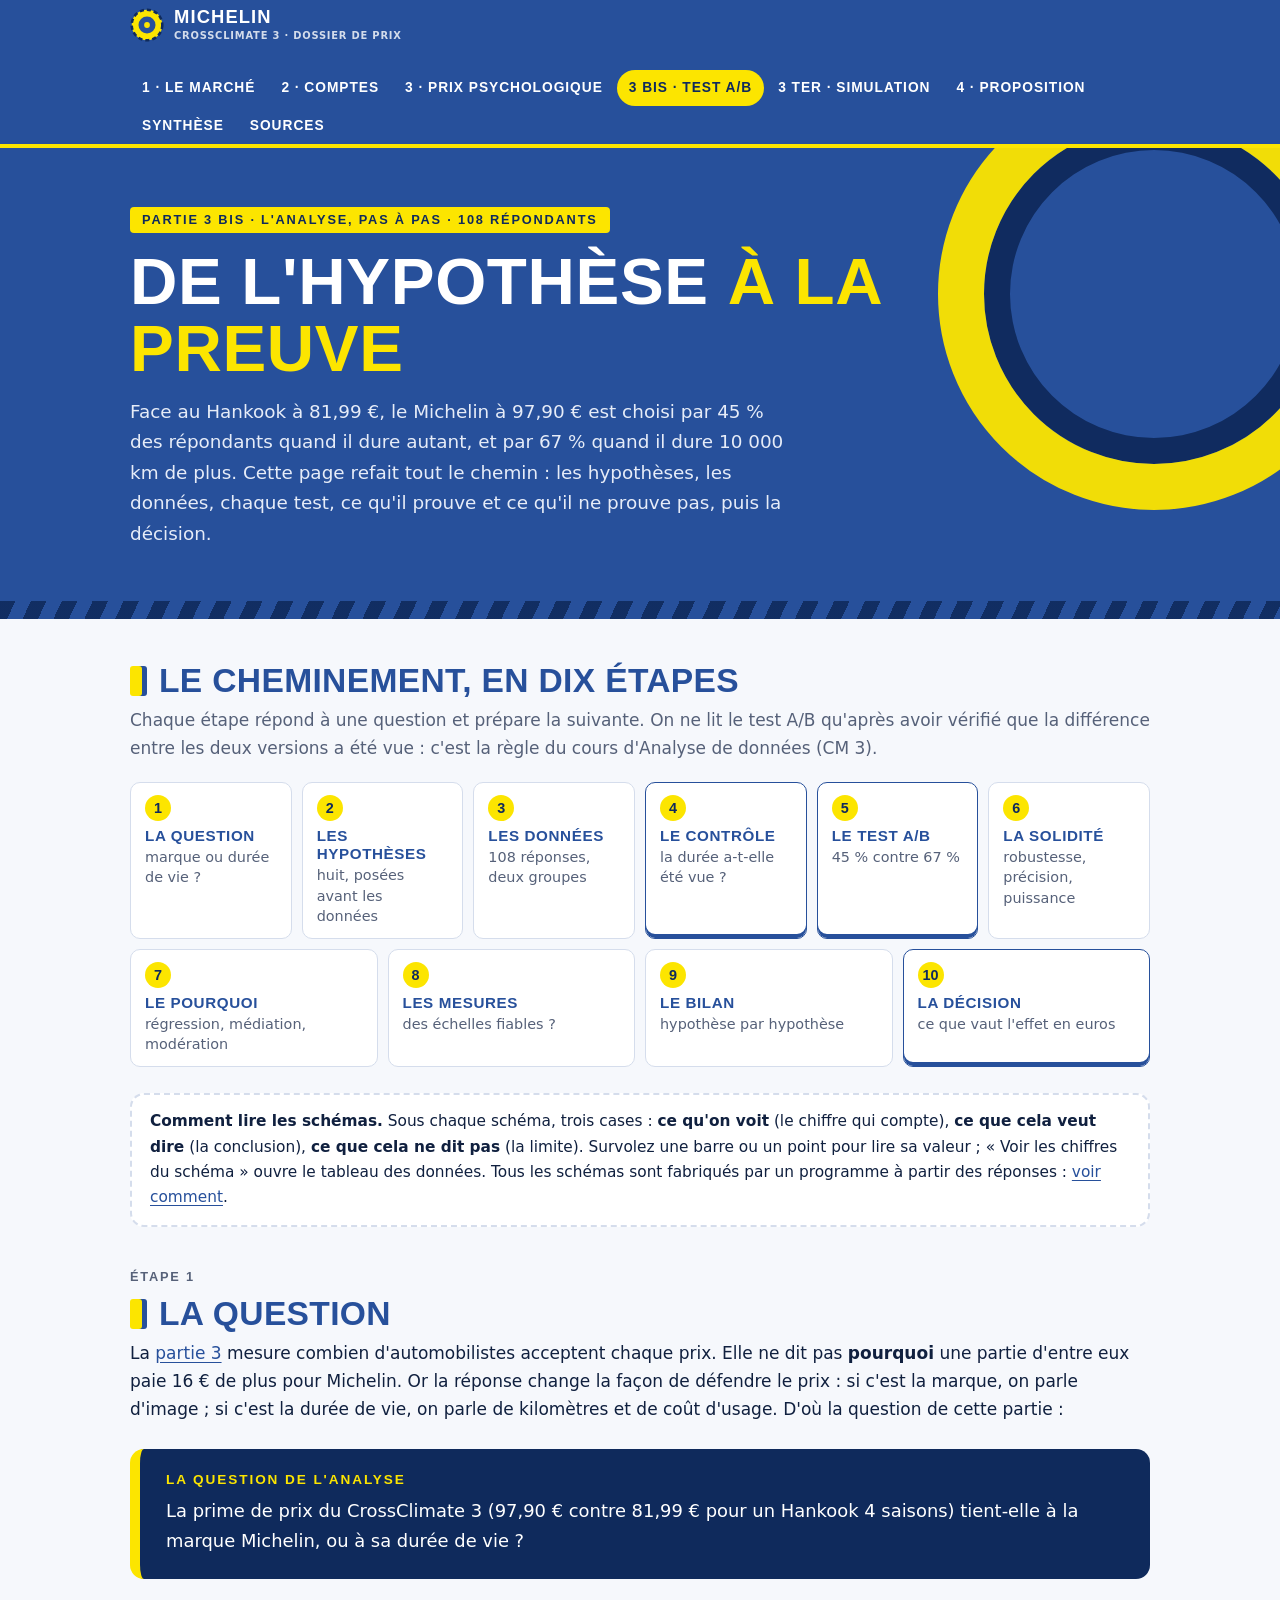
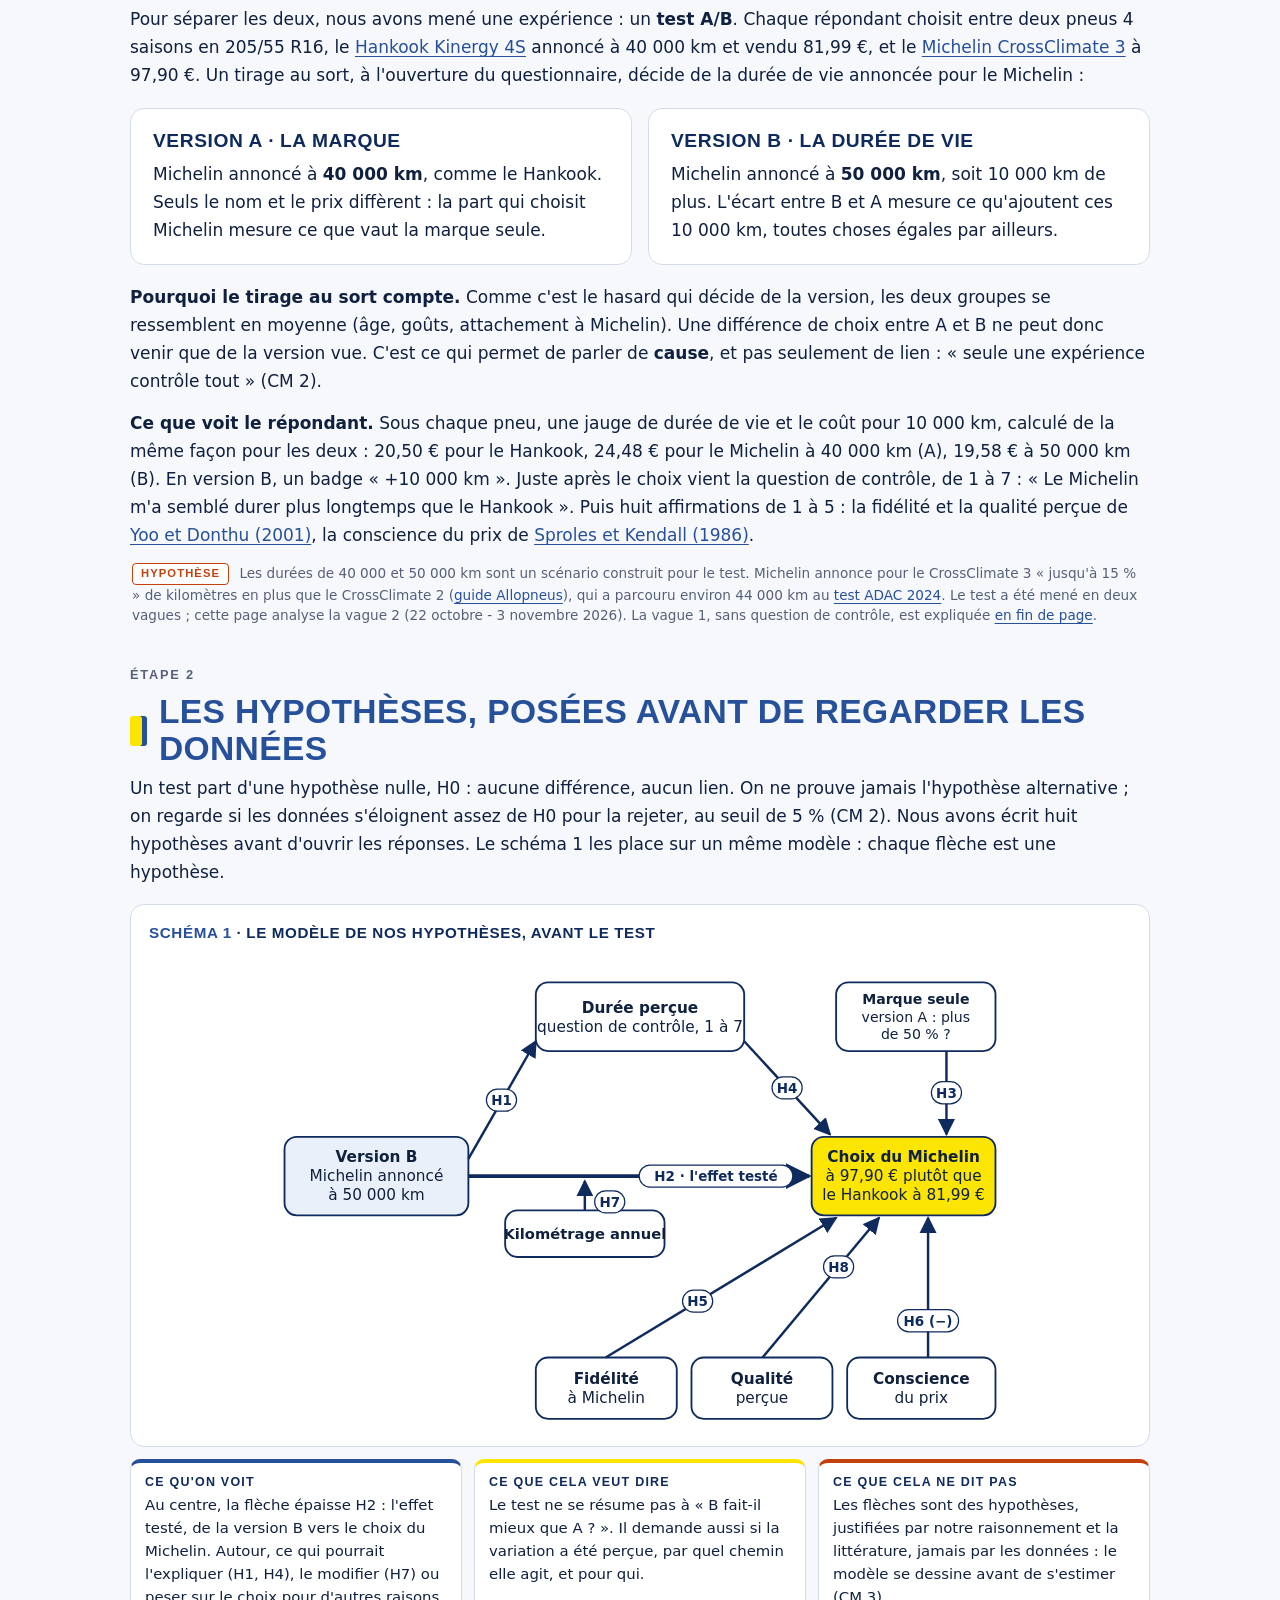
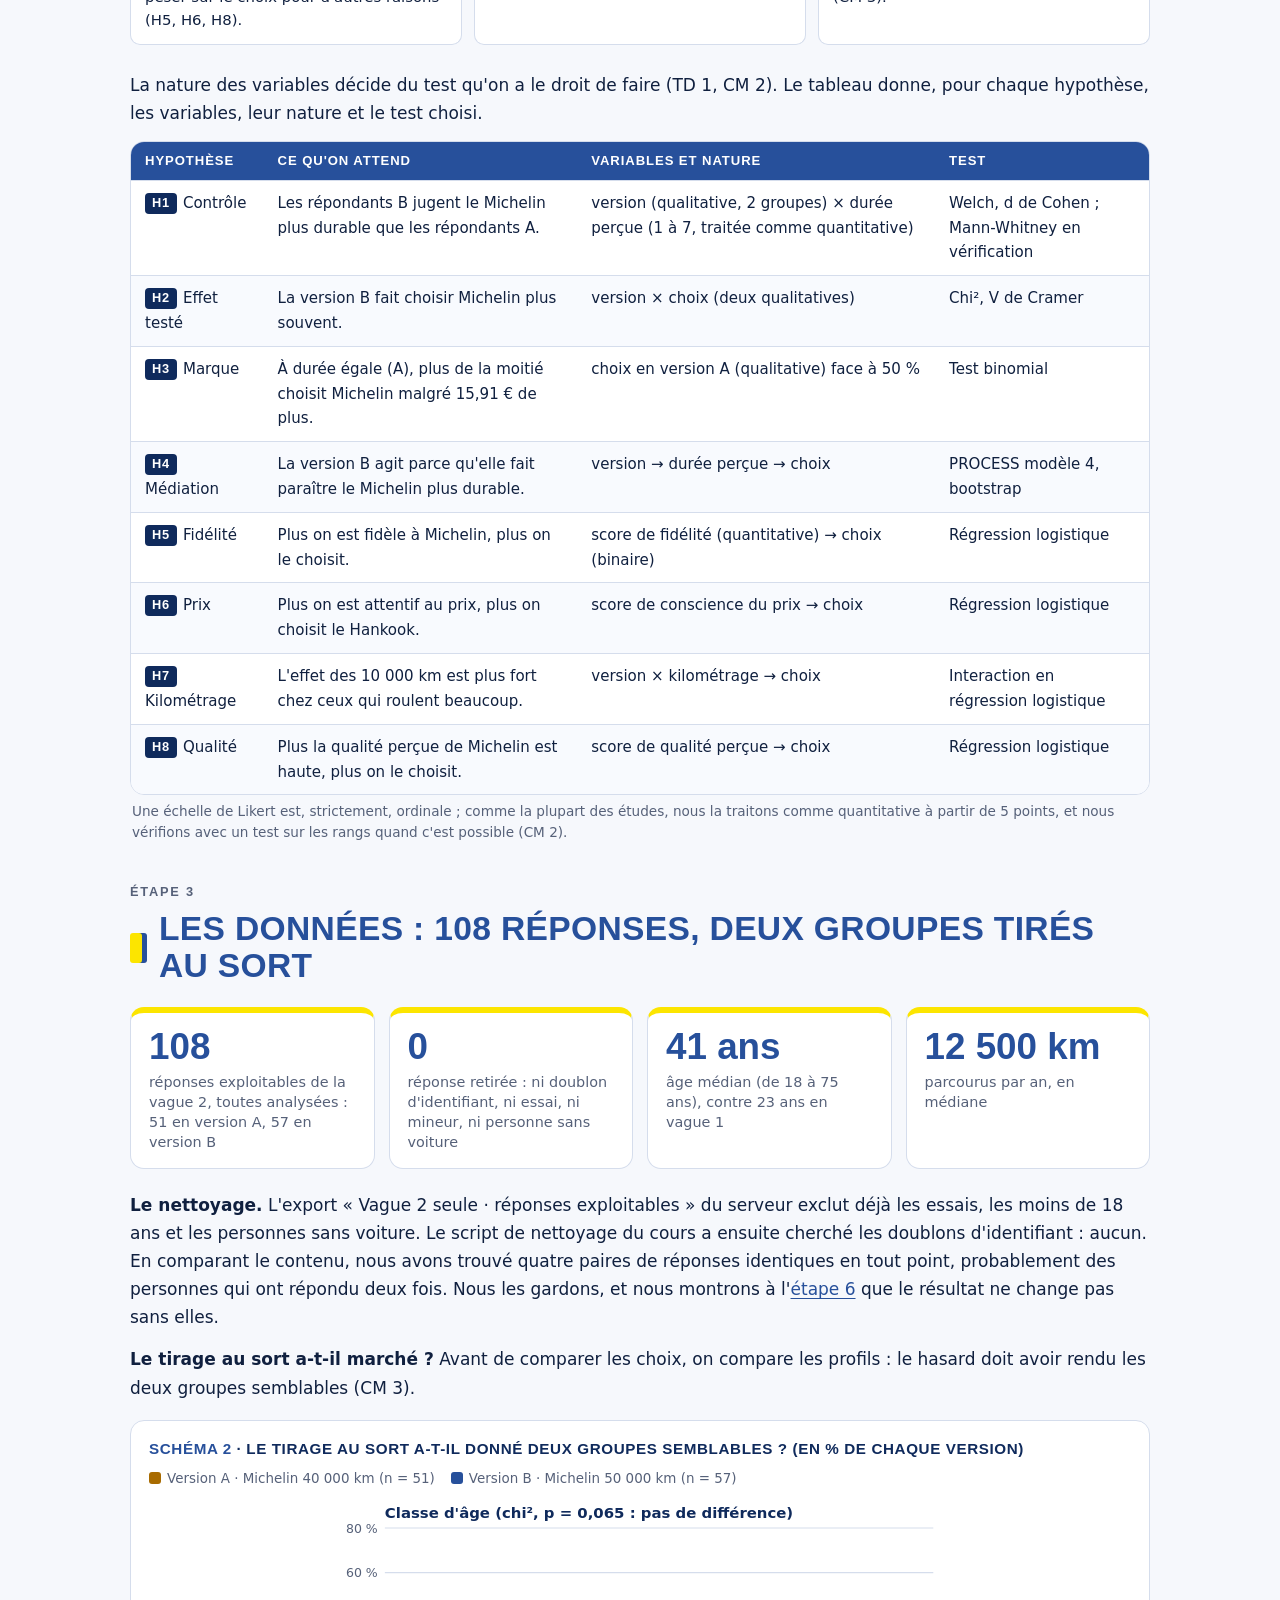
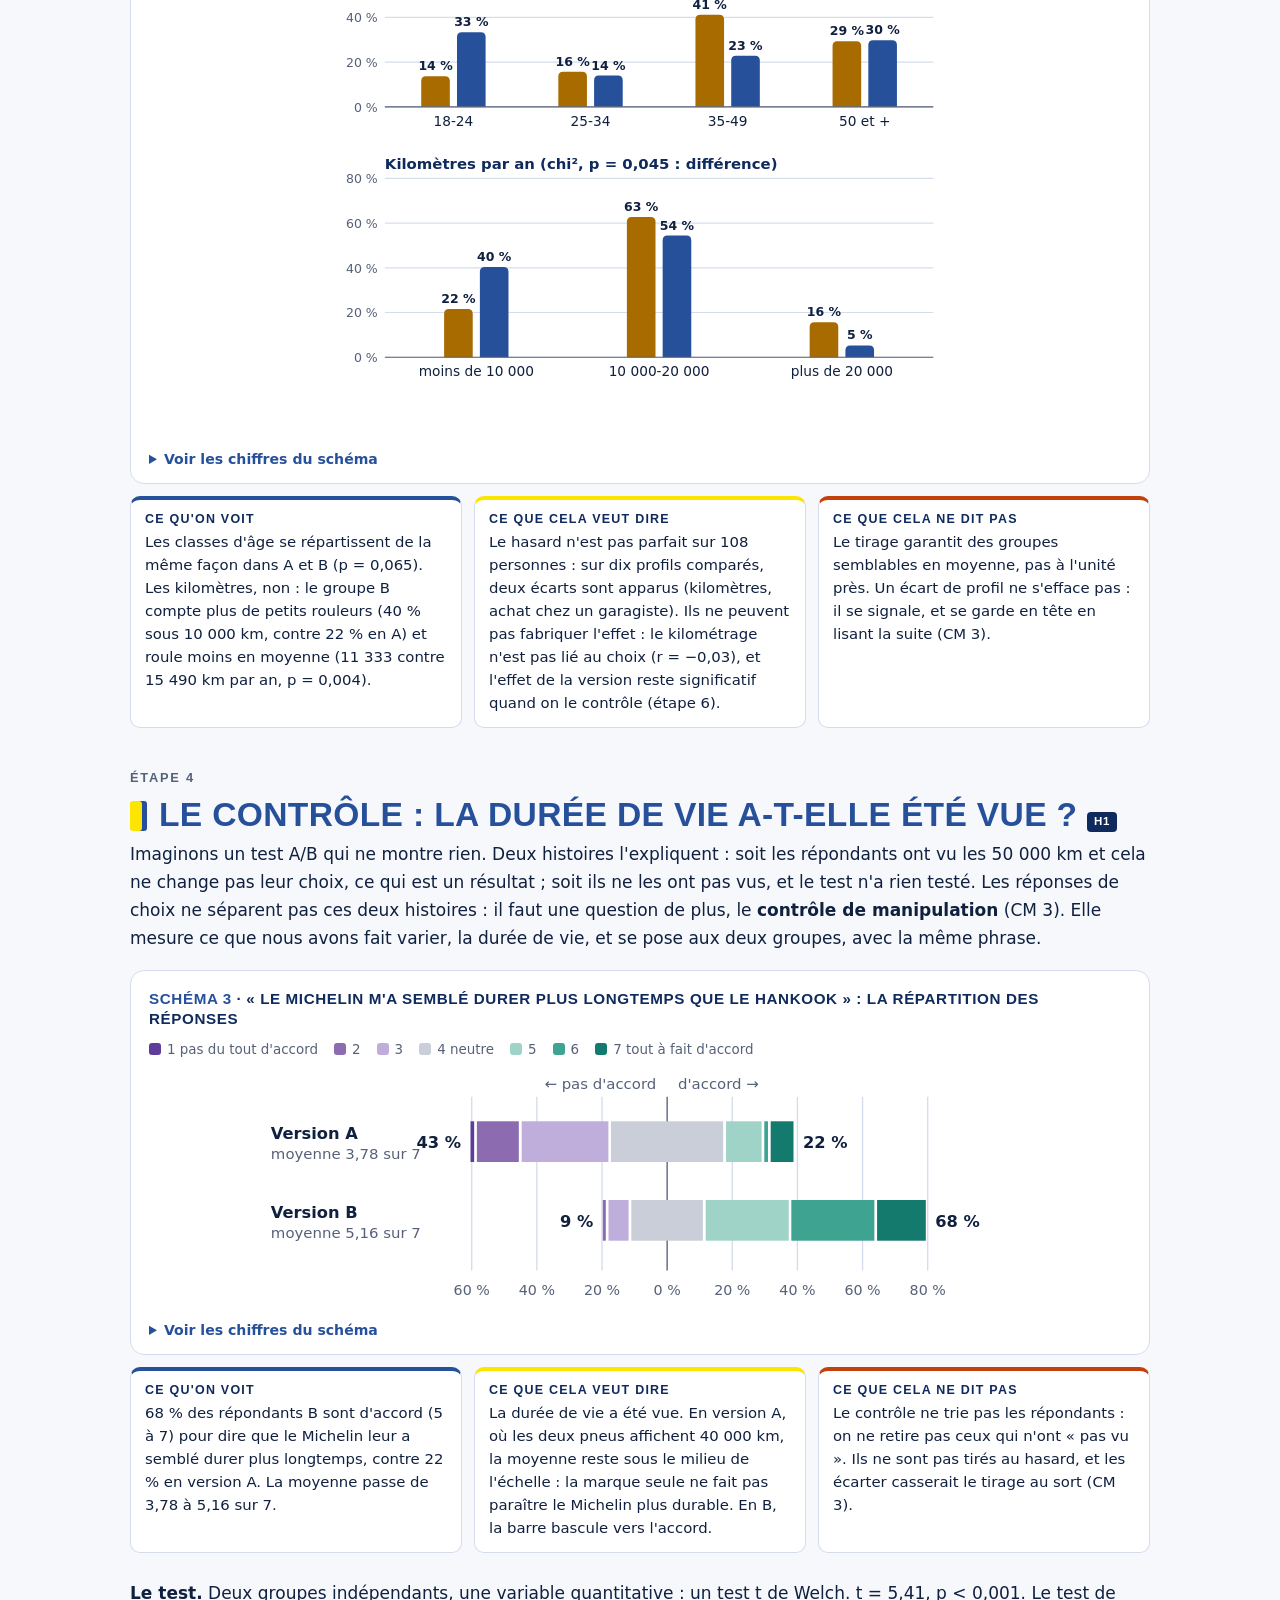
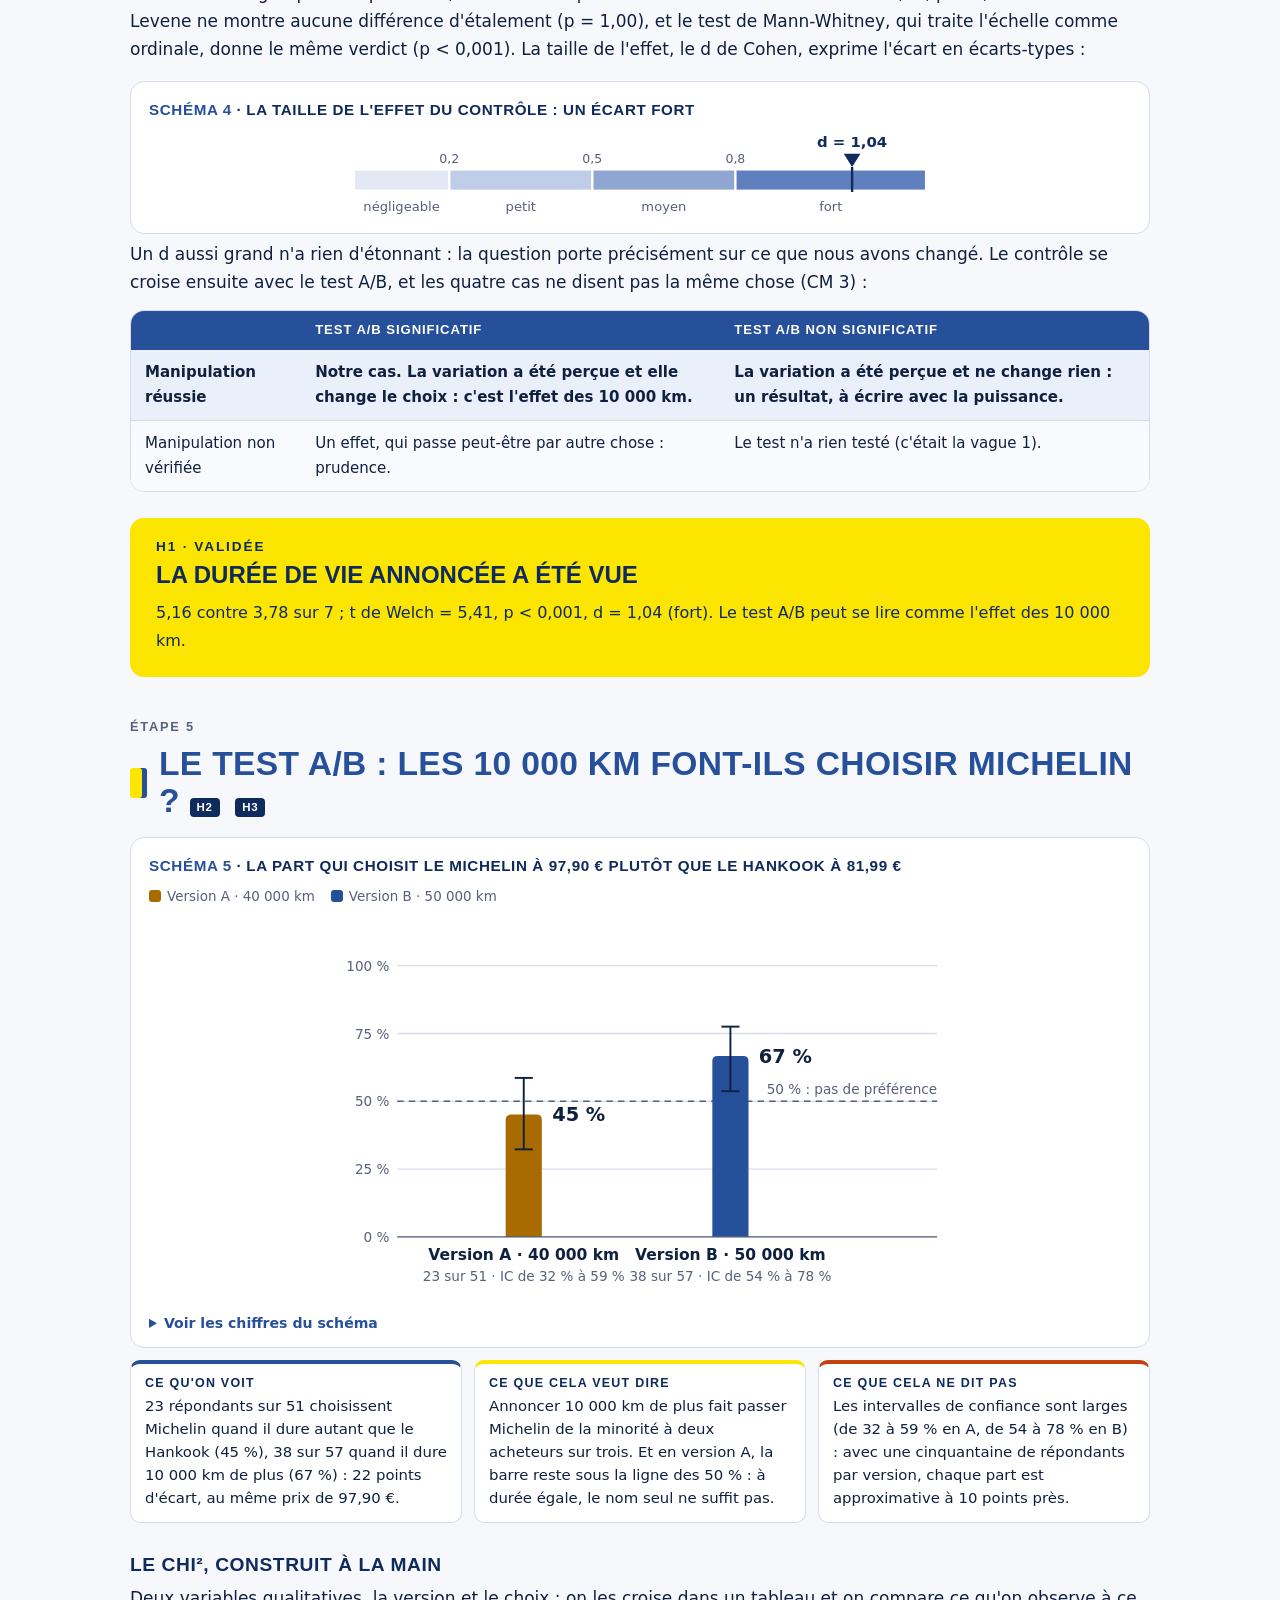
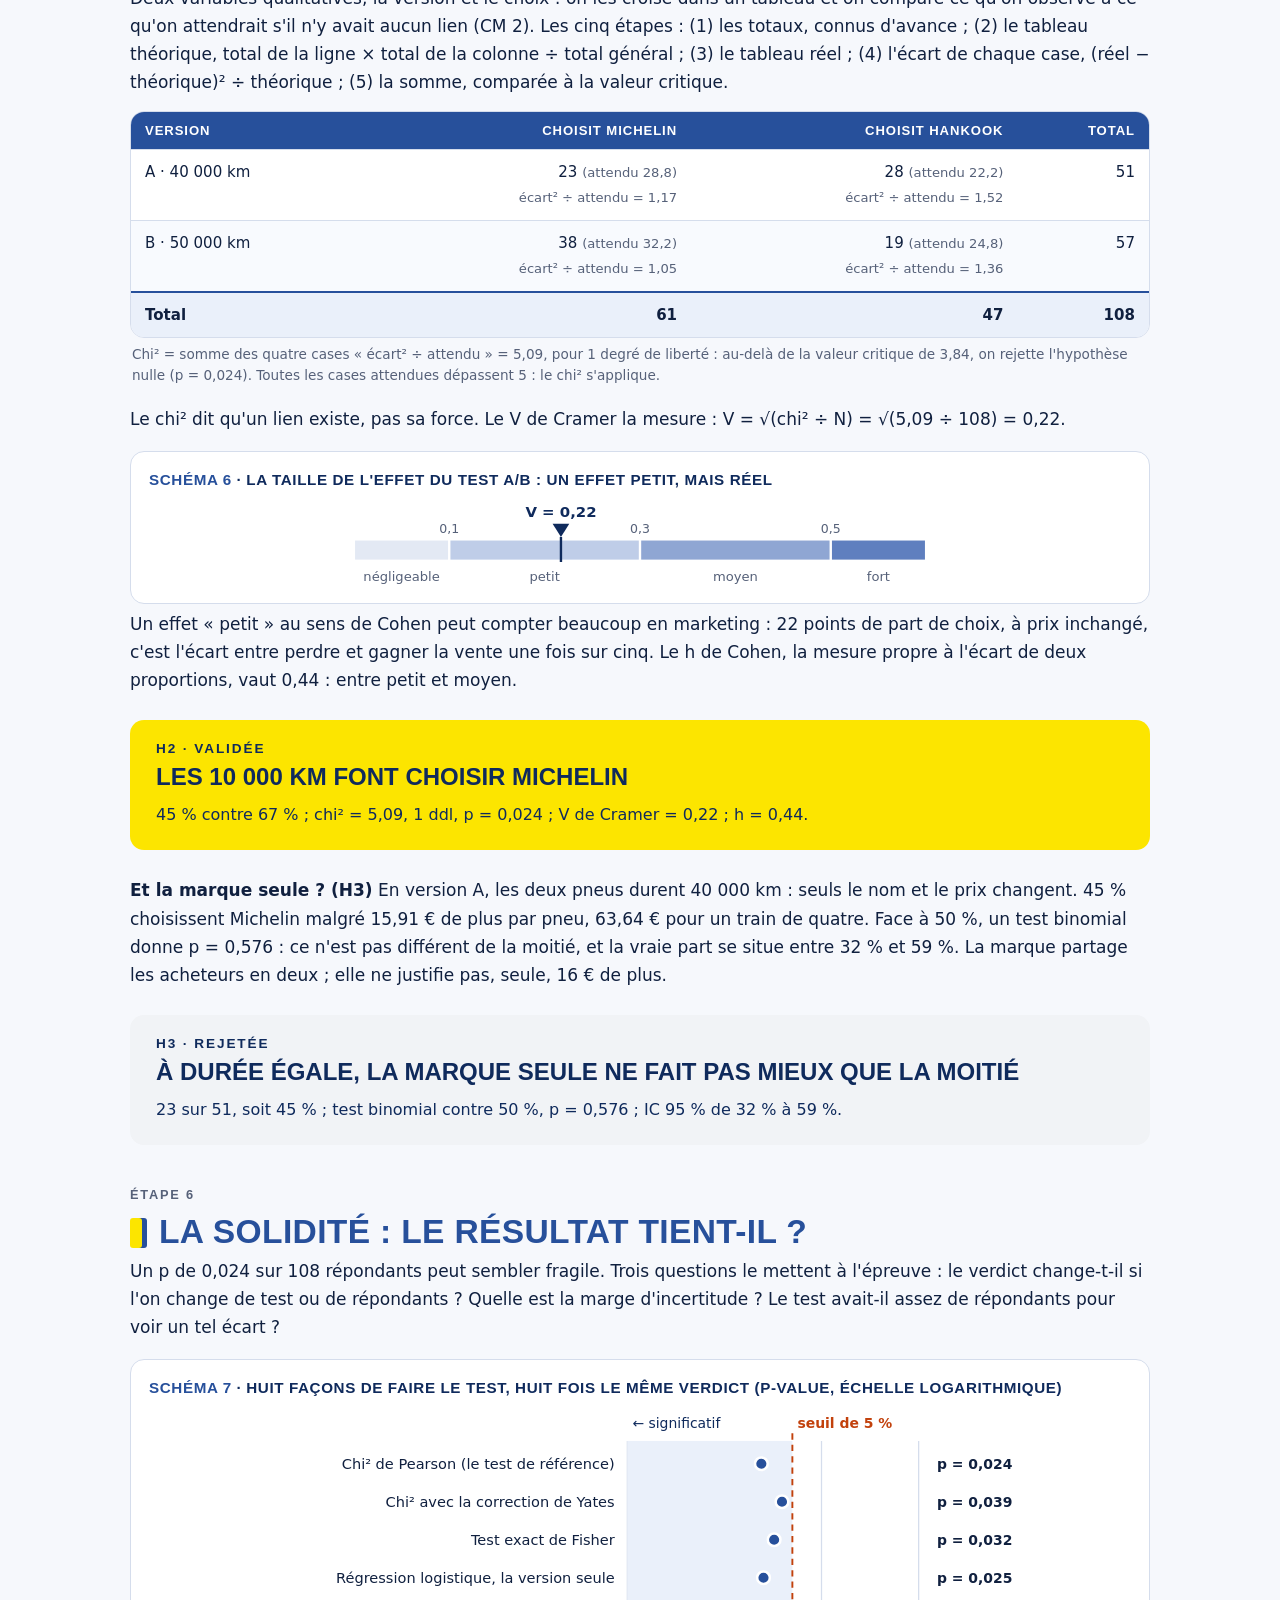
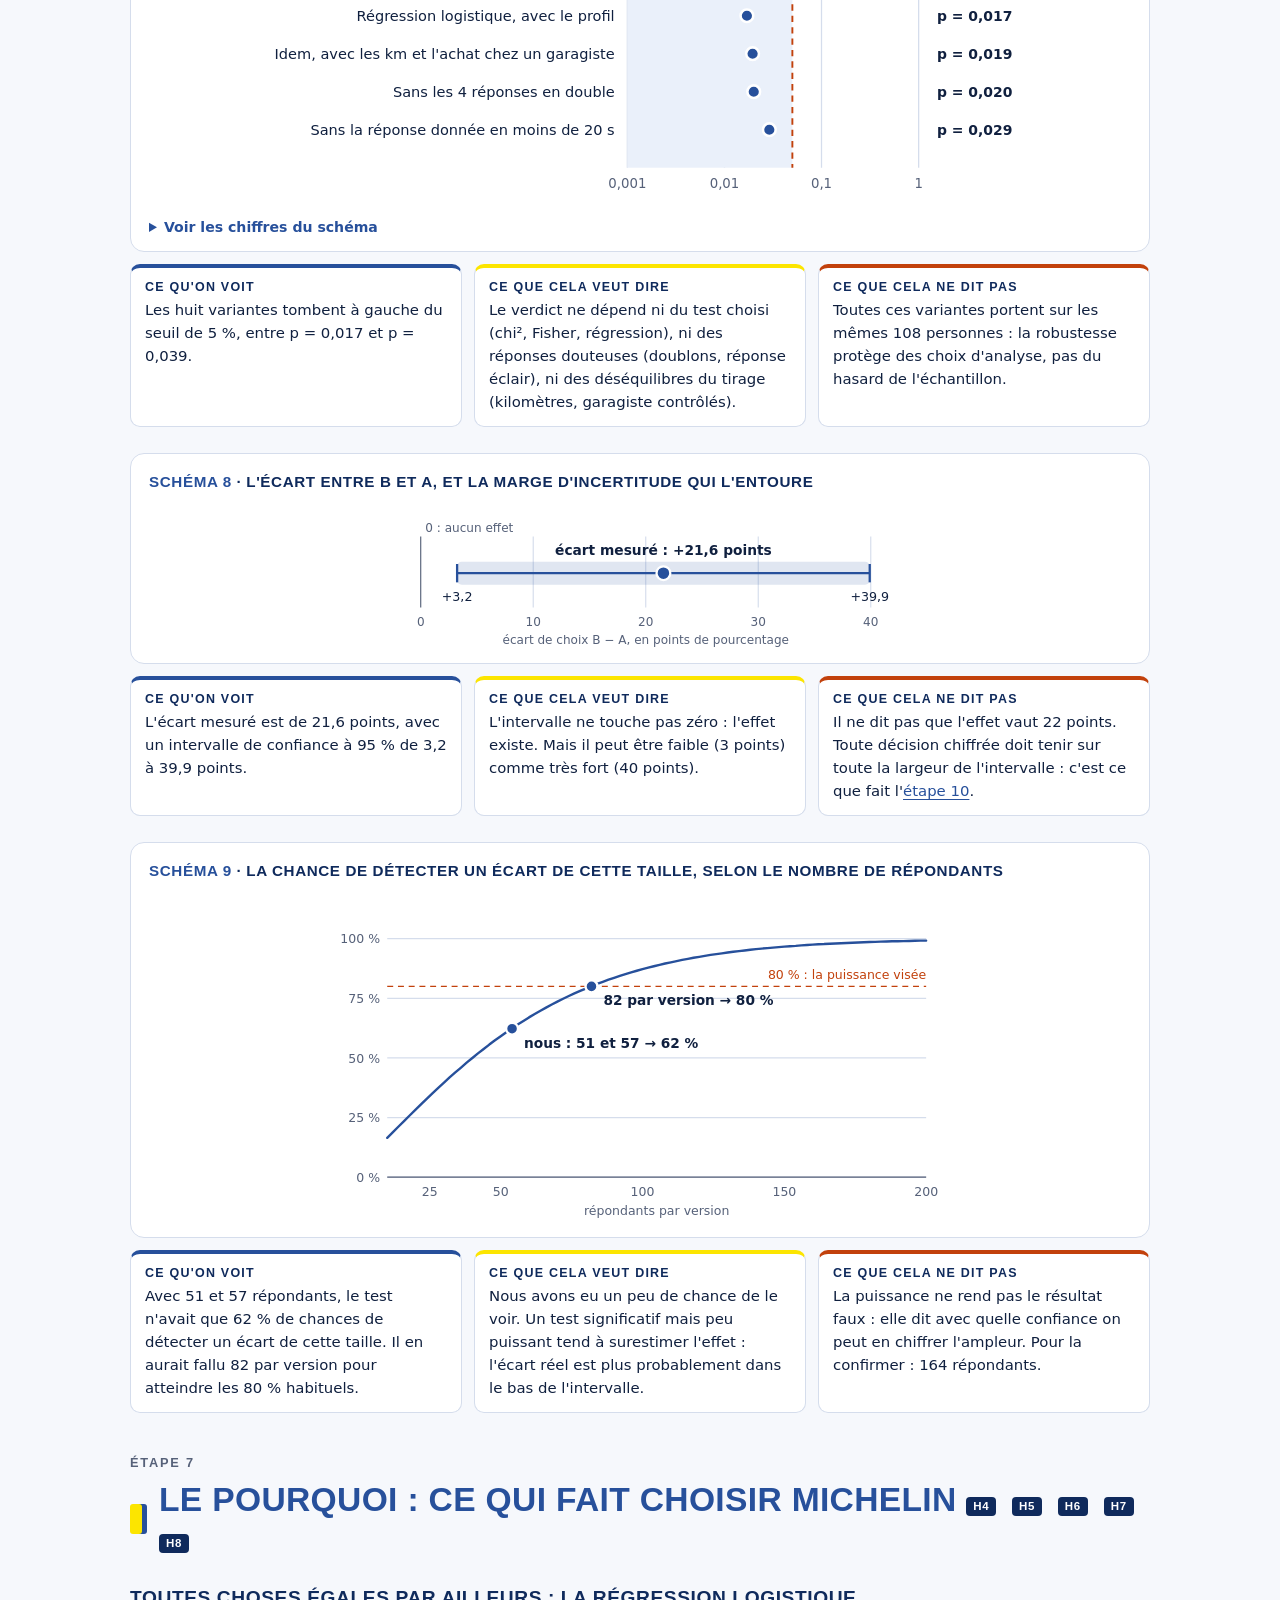
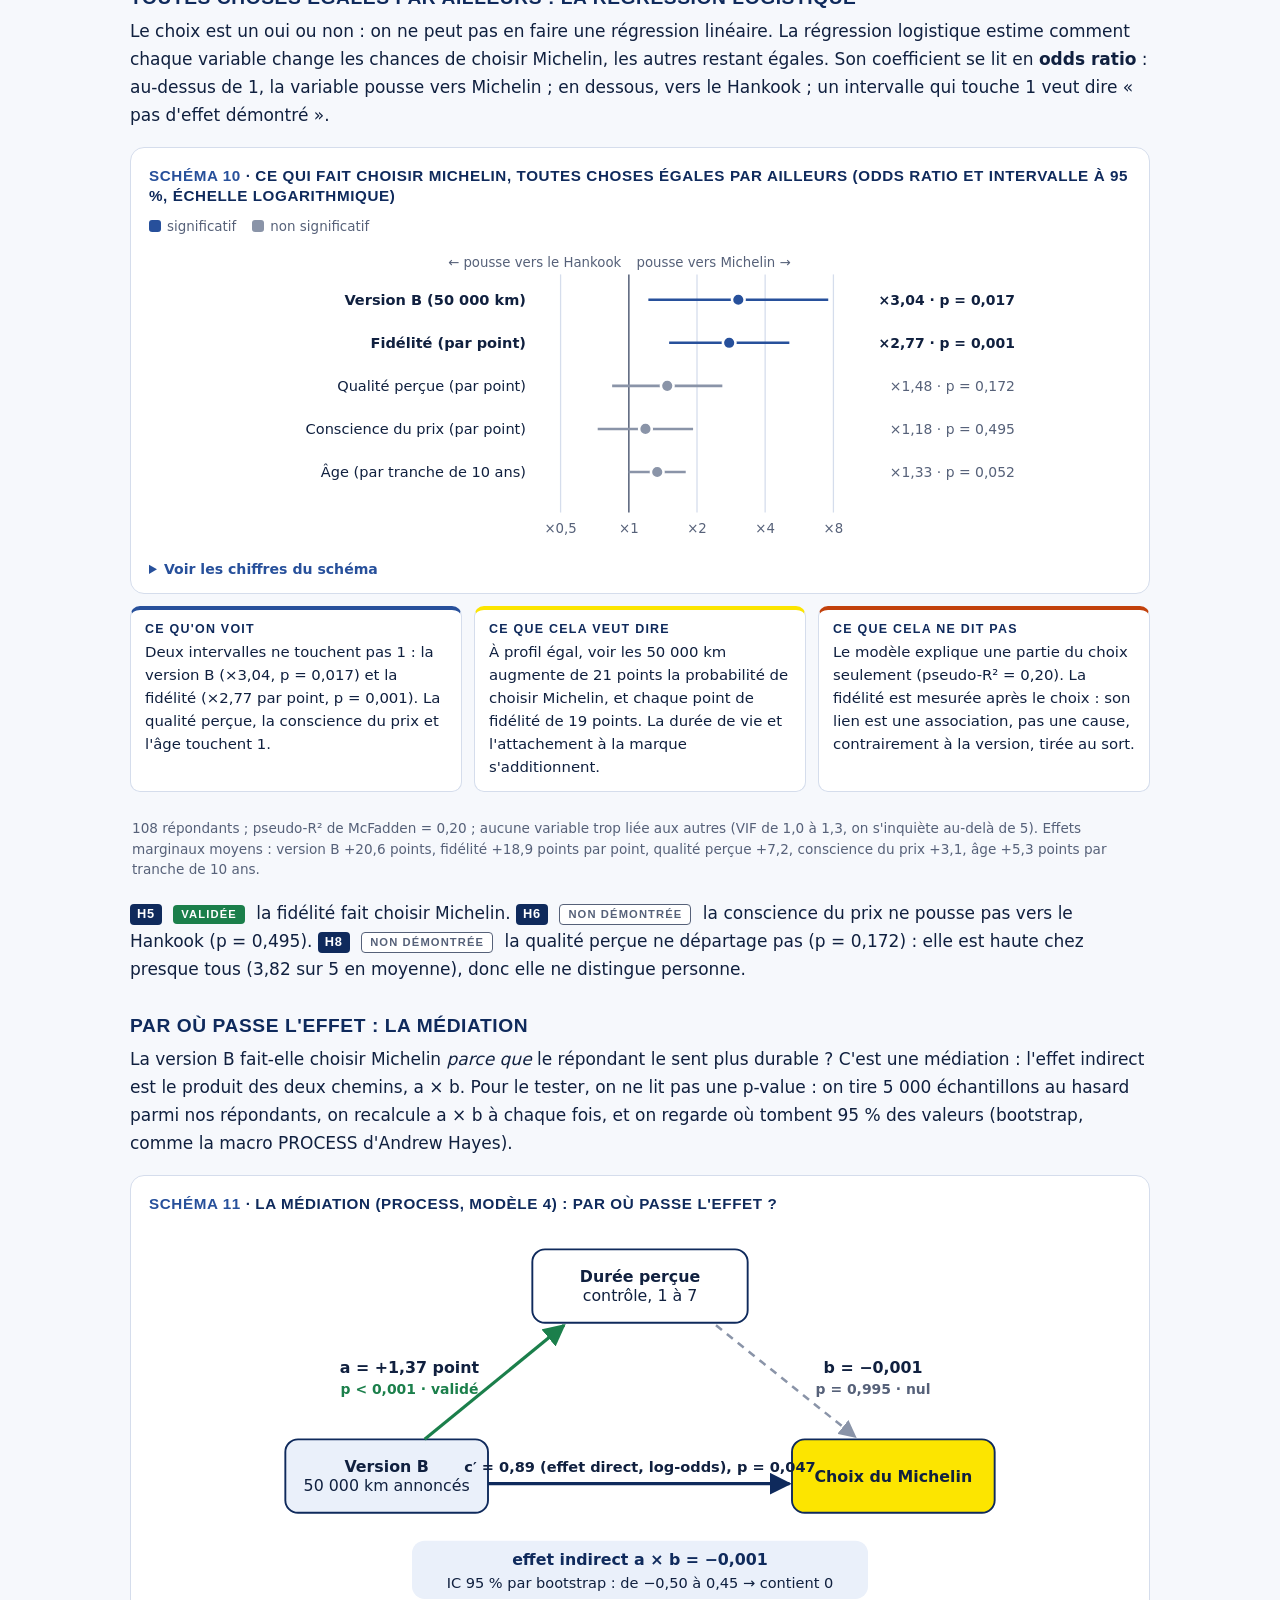
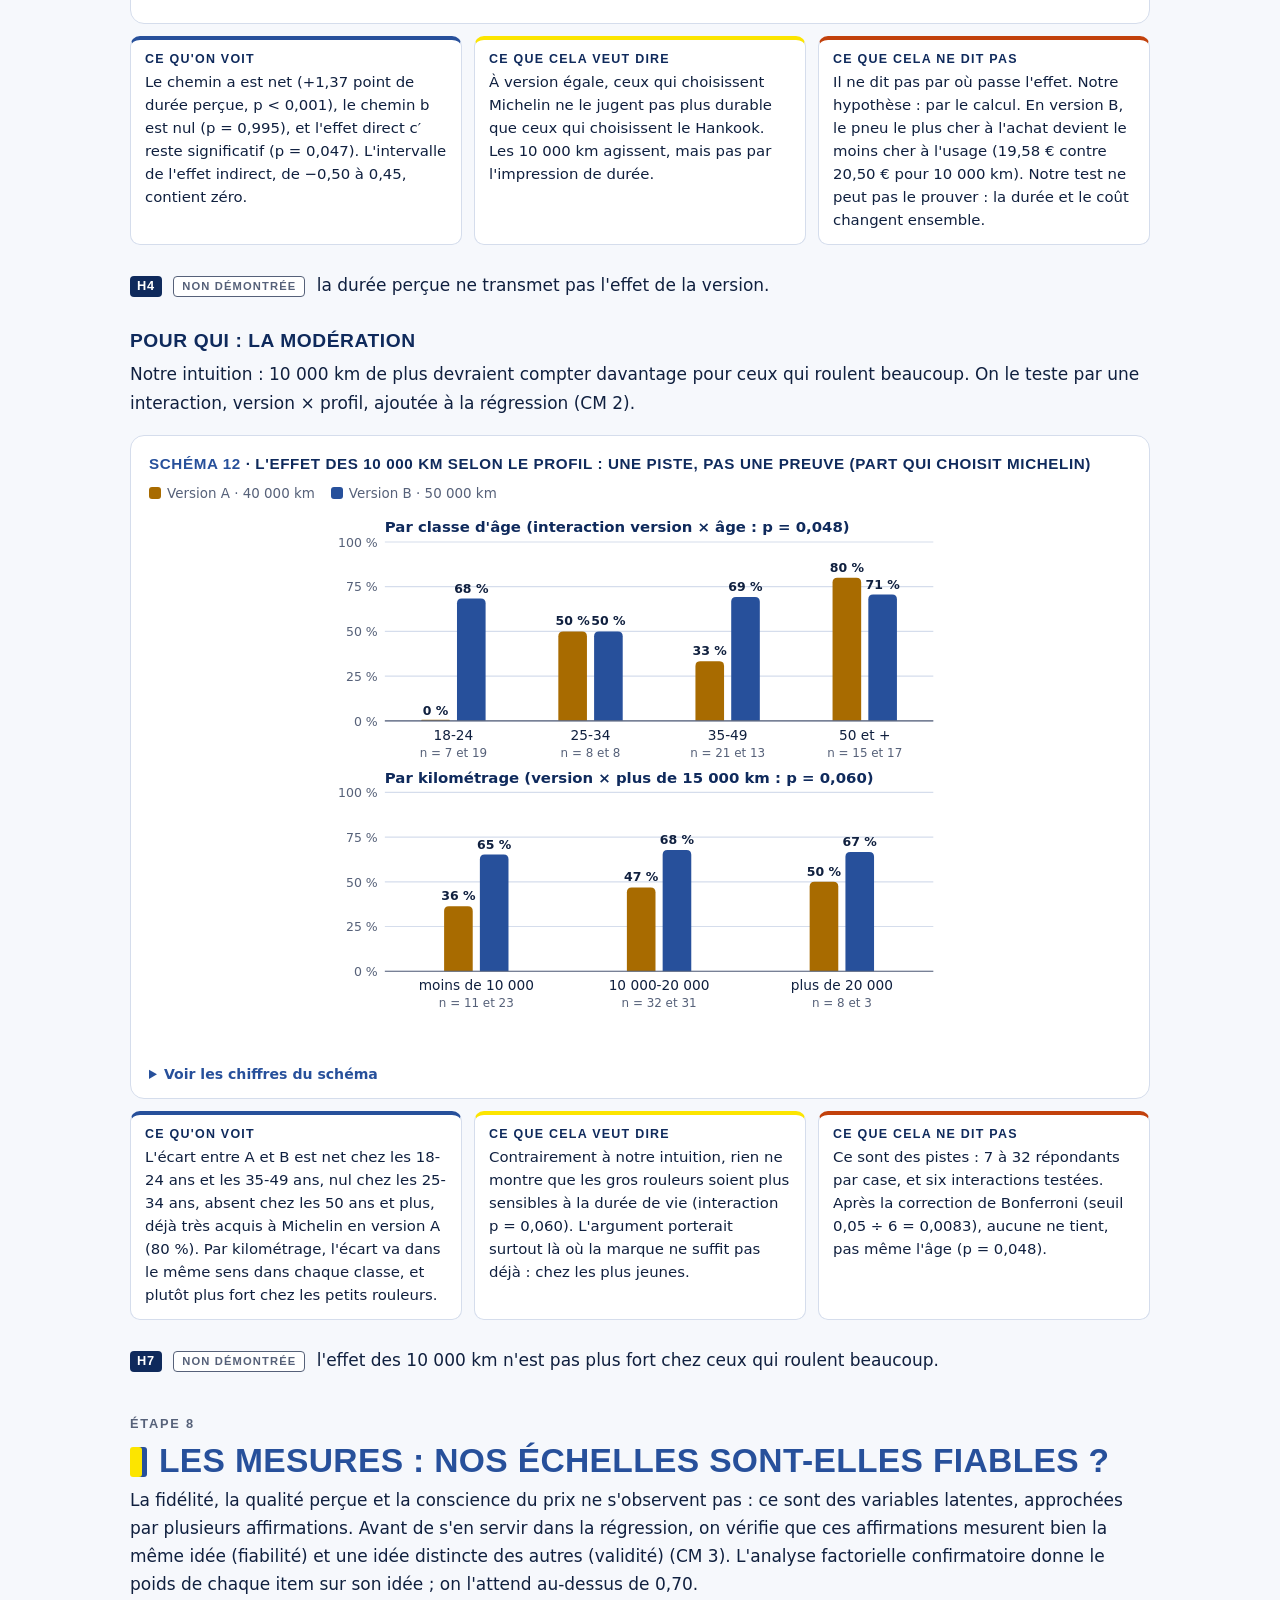
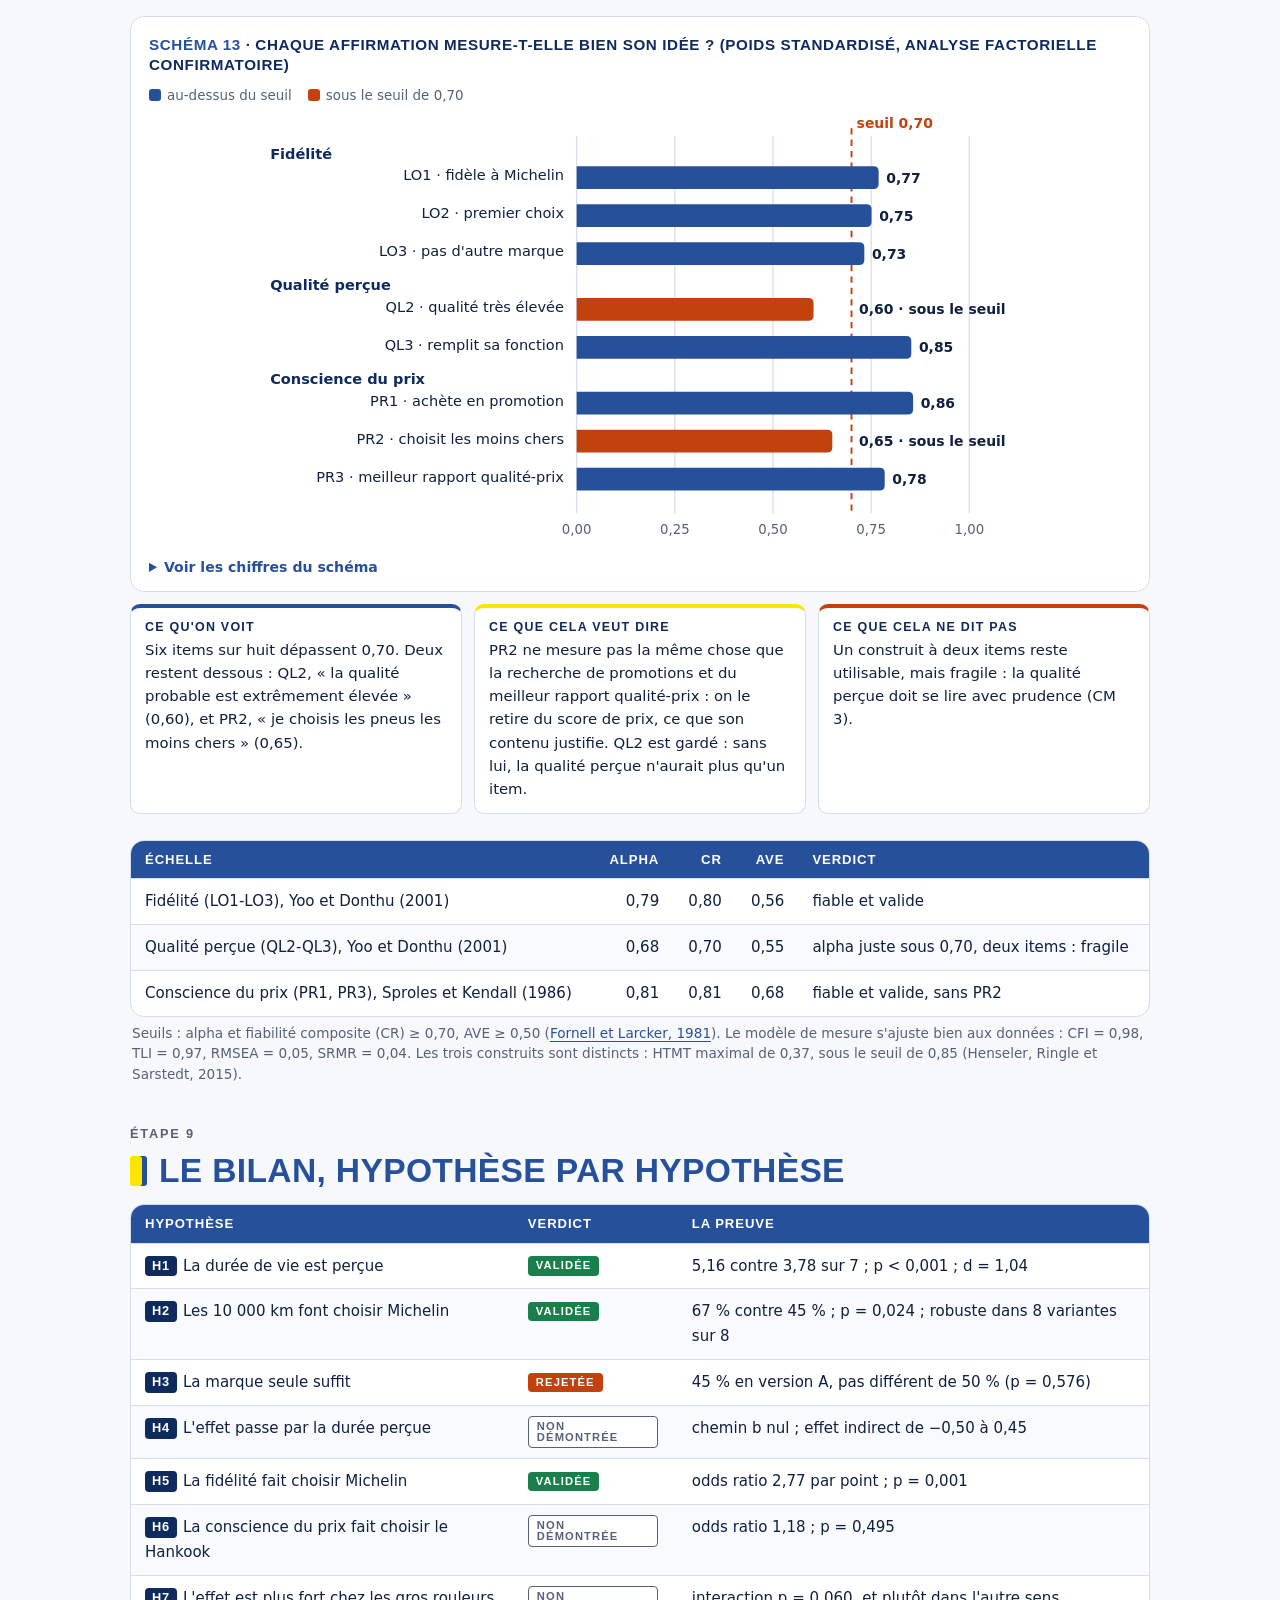
==== commit 282e412b: "Site analytique : l'analyse du test A/B pas à pas (8 hypothèses, 15 schémas expliqués), la synthèse " ====
--- a/client.html
+++ b/client.html
@@ -3,8 +3,8 @@
 <head>
 <meta charset="utf-8">
 <meta name="viewport" content="width=device-width, initial-scale=1">
-<title>3 bis · Notre test A/B — Michelin CrossClimate 3</title>
-<meta name="description" content="Quel prix pour le pneu 4 saisons de Michelin ? Dossier M1 Marketing, IAE Clermont Auvergne : résultats du questionnaire Hankook contre Michelin, vague 2 avec contrôle de manipulation, 108 répondants.">
+<title>3 bis · L'analyse du test A/B — Michelin CrossClimate 3</title>
+<meta name="description" content="Quel prix pour le pneu 4 saisons de Michelin ? L'analyse pas à pas du test A/B Hankook contre Michelin : hypothèses, données, tests, schémas expliqués et décision. 108 répondants.">
 <link rel="icon" href="data:image/svg+xml,%3Csvg viewBox='0 0 40 40' aria-hidden='true'%3E%3Ccircle cx='20' cy='20' r='18' fill='%23FCE500'/%3E%3Ccircle cx='20' cy='20' r='18' fill='none' stroke='%230F2A5C' stroke-width='3' stroke-dasharray='5 3.4'/%3E%3Ccircle cx='20' cy='20' r='10' fill='%2327509B'/%3E%3Ccircle cx='20' cy='20' r='3.4' fill='%23FCE500'/%3E%3C/svg%3E">
 <link rel="stylesheet" href="style.css">
 <style>
@@ -24,115 +24,260 @@
 <nav aria-label="Navigation principale"><a href="index.html">1 · Le marché</a><a href="comptes.html">2 · Comptes</a><a href="prix-psychologique.html">3 · Prix psychologique</a><a href="client.html" aria-current="page">3 bis · Test A/B</a><a href="simulation.html">3 ter · Simulation</a><a href="proposition.html">4 · Proposition</a><a href="synthese.html">Synthèse</a><a href="sources.html">Sources</a></nav>
 </div></header>
 <section class="hero"><div class="wrap">
-<span class="kicker">Partie 3 bis · Le client, mesuré auprès de 108 répondants (vague 2)</span>
-<h1>Ce que nos répondants <em>choisissent</em></h1>
-<p class="chapo">Hankook à 81,99 € ou Michelin à 97,90 € ? Annoncé à 40 000 km comme le Hankook, le Michelin est choisi par 45 % des répondants. Annoncé à 50 000 km, par 67 %. C'est la durée de vie, plus que la marque seule, qui justifie sa prime de prix.</p>
+<span class="kicker">Partie 3 bis · L'analyse, pas à pas · 108 répondants</span>
+<h1>De l'hypothèse <em>à la preuve</em></h1>
+<p class="chapo">Face au Hankook à 81,99 €, le Michelin à 97,90 € est choisi par 45 % des répondants quand il dure autant, et par 67 % quand il dure 10 000 km de plus. Cette page refait tout le chemin : les hypothèses, les données, chaque test, ce qu'il prouve et ce qu'il ne prouve pas, puis la décision.</p>
 </div></section>
 <main><div class="wrap">
 
-<h2>Le test, en une phrase</h2>
-<p>Chaque répondant a choisi entre deux pneus 4 saisons en 205/55 R16 : le <a href="https://www.allopneus.com/produit/pneu-auto/hankook/tourisme-4saisons/kinergy-4s-2/205-55r16-94h/0004885718" target="_blank" rel="noopener">Hankook Kinergy 4S</a> annoncé à 40 000 km et vendu 81,99 €, et le <a href="https://www.allopneus.com/produit/pneu-auto/michelin/tourisme-4saisons/crossclimate-3/205-55r16-91h/0002041955" target="_blank" rel="noopener">Michelin CrossClimate 3</a> à 97,90 €. Un tirage au sort décidait de la durée de vie annoncée pour le Michelin :</p>
+<h2>Le cheminement, en dix étapes</h2>
+<p class="sous">Chaque étape répond à une question et prépare la suivante. On ne lit le test A/B qu'après avoir vérifié que la différence entre les deux versions a été vue : c'est la règle du cours d'Analyse de données (CM 3).</p>
+<ol class="flux">
+<li><a href="#question">La question</a><span>marque ou durée de vie ?</span></li>
+<li><a href="#hypotheses">Les hypothèses</a><span>huit, posées avant les données</span></li>
+<li><a href="#donnees">Les données</a><span>108 réponses, deux groupes</span></li>
+<li class="cle"><a href="#controle">Le contrôle</a><span>la durée a-t-elle été vue ?</span></li>
+<li class="cle"><a href="#test">Le test A/B</a><span>45 % contre 67 %</span></li>
+<li><a href="#solidite">La solidité</a><span>robustesse, précision, puissance</span></li>
+<li><a href="#pourquoi">Le pourquoi</a><span>régression, médiation, modération</span></li>
+<li><a href="#echelles">Les mesures</a><span>des échelles fiables ?</span></li>
+<li><a href="#bilan">Le bilan</a><span>hypothèse par hypothèse</span></li>
+<li class="cle"><a href="#decision">La décision</a><span>ce que vaut l'effet en euros</span></li>
+</ol>
+<div class="encart"><b>Comment lire les schémas.</b> Sous chaque schéma, trois cases : <b>ce qu'on voit</b> (le chiffre qui compte), <b>ce que cela veut dire</b> (la conclusion), <b>ce que cela ne dit pas</b> (la limite). Survolez une barre ou un point pour lire sa valeur ; « Voir les chiffres du schéma » ouvre le tableau des données. Tous les schémas sont fabriqués par un programme à partir des réponses : <a href="schemas.html">voir comment</a>.</div>
+
+<!-- ===================================================================== 1 -->
+<span class="etape-num">Étape 1</span>
+<h2 id="question">La question</h2>
+<p>La <a href="prix-psychologique.html">partie 3</a> mesure combien d'automobilistes acceptent chaque prix. Elle ne dit pas <b>pourquoi</b> une partie d'entre eux paie 16 € de plus pour Michelin. Or la réponse change la façon de défendre le prix : si c'est la marque, on parle d'image ; si c'est la durée de vie, on parle de kilomètres et de coût d'usage. D'où la question de cette partie :</p>
+<div class="question"><strong>La question de l'analyse</strong><p>La prime de prix du CrossClimate 3 (97,90 € contre 81,99 € pour un Hankook 4 saisons) tient-elle à la marque Michelin, ou à sa durée de vie ?</p></div>
+<p>Pour séparer les deux, nous avons mené une expérience : un <b>test A/B</b>. Chaque répondant choisit entre deux pneus 4 saisons en 205/55 R16, le <a href="https://www.allopneus.com/produit/pneu-auto/hankook/tourisme-4saisons/kinergy-4s-2/205-55r16-94h/0004885718" target="_blank" rel="noopener">Hankook Kinergy 4S</a> annoncé à 40 000 km et vendu 81,99 €, et le <a href="https://www.allopneus.com/produit/pneu-auto/michelin/tourisme-4saisons/crossclimate-3/205-55r16-91h/0002041955" target="_blank" rel="noopener">Michelin CrossClimate 3</a> à 97,90 €. Un tirage au sort, à l'ouverture du questionnaire, décide de la durée de vie annoncée pour le Michelin :</p>
 <div class="grille">
-<div class="carte"><h3 style="margin-top:0">Version A · la marque</h3><p>Michelin annoncé à <b>40 000 km</b>, comme le Hankook. Seuls le nom et le prix diffèrent : la part qui choisit Michelin mesure ce que vaut la marque, à durée égale.</p></div>
-<div class="carte"><h3 style="margin-top:0">Version B · la durée de vie</h3><p>Michelin annoncé à <b>50 000 km</b>, soit 10 000 km de plus que le Hankook. L'écart entre B et A mesure ce qu'ajoutent ces 10 000 km.</p></div>
-</div>
-<p>Le test a été mené en deux vagues. La <b>vague 1</b> (12-21 octobre 2026, 108 réponses) n'avait pas de question de contrôle et n'a rien montré (<a href="#echec">voir plus bas</a>). Pour la <b>vague 2</b> (22 octobre - 3 novembre 2026), analysée sur cette page, nous avons rendu la durée de vie visible à l'écran de choix et ajouté la question de contrôle demandée par le cours d'Analyse de données :</p>
-<div class="carte"><ul class="puces">
-<li><b>Une jauge de durée de vie</b> sous chaque pneu, et le <b>coût pour 10 000 km</b>, calculé de la même façon pour les deux : 20,50 € pour le Hankook, 24,48 € pour le Michelin à 40 000 km (A), 19,58 € à 50 000 km (B). En version B seulement, un badge « +10 000 km ».</li>
-<li><b>La question de contrôle</b>, posée à tous juste après le choix, de 1 à 7 : « Le Michelin m'a semblé durer plus longtemps que le Hankook ».</li>
-</ul></div>
-<p class="note"><span class='statut hypo'>Hypothèse</span> Les durées de 40 000 et 50 000 km sont un scénario construit pour le test. Michelin annonce pour le CrossClimate 3 « jusqu'à 15 % » de kilomètres en plus que le CrossClimate 2 (<a href="https://www.allopneus.com/guide-pratique/auto/guide-achat/michelin-crossclimate-3/" target="_blank" rel="noopener">guide Allopneus</a>), qui a parcouru environ 44 000 km au <a href="https://www.adac.de/rund-ums-fahrzeug/ausstattung-technik-zubehoer/reifen/reifentest/ganzjahresreifen/205-55-r16/michelin-crossclimate-2-id-4844/" target="_blank" rel="noopener">test ADAC 2024</a>.</p>
-
-<h2>Qui a répondu</h2>
+<div class="carte"><h3 style="margin-top:0">Version A · la marque</h3><p>Michelin annoncé à <b>40 000 km</b>, comme le Hankook. Seuls le nom et le prix diffèrent : la part qui choisit Michelin mesure ce que vaut la marque seule.</p></div>
+<div class="carte"><h3 style="margin-top:0">Version B · la durée de vie</h3><p>Michelin annoncé à <b>50 000 km</b>, soit 10 000 km de plus. L'écart entre B et A mesure ce qu'ajoutent ces 10 000 km, toutes choses égales par ailleurs.</p></div>
+</div>
+<p><b>Pourquoi le tirage au sort compte.</b> Comme c'est le hasard qui décide de la version, les deux groupes se ressemblent en moyenne (âge, goûts, attachement à Michelin). Une différence de choix entre A et B ne peut donc venir que de la version vue. C'est ce qui permet de parler de <b>cause</b>, et pas seulement de lien : « seule une expérience contrôle tout » (CM 2).</p>
+<p><b>Ce que voit le répondant.</b> Sous chaque pneu, une jauge de durée de vie et le coût pour 10 000 km, calculé de la même façon pour les deux : 20,50 € pour le Hankook, 24,48 € pour le Michelin à 40 000 km (A), 19,58 € à 50 000 km (B). En version B, un badge « +10 000 km ». Juste après le choix vient la question de contrôle, de 1 à 7 : « Le Michelin m'a semblé durer plus longtemps que le Hankook ». Puis huit affirmations de 1 à 5 : la fidélité et la qualité perçue de <a href="https://doi.org/10.1016/S0148-2963(99)00098-3" target="_blank" rel="noopener">Yoo et Donthu (2001)</a>, la conscience du prix de <a href="https://doi.org/10.1111/j.1745-6606.1986.tb00382.x" target="_blank" rel="noopener">Sproles et Kendall (1986)</a>.</p>
+<p class="note"><span class='statut hypo'>Hypothèse</span> Les durées de 40 000 et 50 000 km sont un scénario construit pour le test. Michelin annonce pour le CrossClimate 3 « jusqu'à 15 % » de kilomètres en plus que le CrossClimate 2 (<a href="https://www.allopneus.com/guide-pratique/auto/guide-achat/michelin-crossclimate-3/" target="_blank" rel="noopener">guide Allopneus</a>), qui a parcouru environ 44 000 km au <a href="https://www.adac.de/rund-ums-fahrzeug/ausstattung-technik-zubehoer/reifen/reifentest/ganzjahresreifen/205-55-r16/michelin-crossclimate-2-id-4844/" target="_blank" rel="noopener">test ADAC 2024</a>. Le test a été mené en deux vagues ; cette page analyse la vague 2 (22 octobre - 3 novembre 2026). La vague 1, sans question de contrôle, est expliquée <a href="#echec">en fin de page</a>.</p>
+
+<!-- ===================================================================== 2 -->
+<span class="etape-num">Étape 2</span>
+<h2 id="hypotheses">Les hypothèses, posées avant de regarder les données</h2>
+<p>Un test part d'une hypothèse nulle, H0 : aucune différence, aucun lien. On ne prouve jamais l'hypothèse alternative ; on regarde si les données s'éloignent assez de H0 pour la rejeter, au seuil de 5 % (CM 2). Nous avons écrit huit hypothèses avant d'ouvrir les réponses. Le schéma 1 les place sur un même modèle : chaque flèche est une hypothèse.</p>
+<!-- schema:modele -->
+<figure class="fig large"><figcaption><b>Schéma 1</b> · le modèle de nos hypothèses, avant le test</figcaption><svg viewBox="0 0 620 392" role="img" aria-labelledby="mod1-t mod1-d"><title id="mod1-t">Le modèle de nos hypothèses</title><desc id="mod1-d">Schéma des hypothèses : la version B agit sur la durée perçue (H1) et sur le choix du Michelin (H2) ; la durée perçue transmet l&#x27;effet (H4) ; la fidélité (H5), la qualité perçue (H8) et la conscience du prix (H6) agissent sur le choix ; le kilométrage modifie l&#x27;effet de la version (H7) ; H3 : en version A, plus de la moitié choisit Michelin.</desc><defs><marker id="mod1-0" viewBox="0 0 10 10" refX="9" refY="5" markerWidth="7" markerHeight="7" orient="auto-start-reverse"><path d="M0,0 L10,5 L0,10 z" fill="#0F2A5C"/></marker><marker id="mod1-1" viewBox="0 0 10 10" refX="9" refY="5" markerWidth="7" markerHeight="7" orient="auto-start-reverse"><path d="M0,0 L10,5 L0,10 z" fill="#1B7F4B"/></marker><marker id="mod1-2" viewBox="0 0 10 10" refX="9" refY="5" markerWidth="7" markerHeight="7" orient="auto-start-reverse"><path d="M0,0 L10,5 L0,10 z" fill="#8A94A8"/></marker></defs><rect x="20" y="150" width="150" height="64" rx="10" fill="#EAF0FA" stroke="#0F2A5C" stroke-width="1.5"/><text x="95.0" y="170.9" font-size="12.5" fill="#10203F" text-anchor="middle" font-weight="700">Version B</text><text x="95.0" y="186.4" font-size="12.5" fill="#10203F" text-anchor="middle">Michelin annoncé</text><text x="95.0" y="201.9" font-size="12.5" fill="#10203F" text-anchor="middle">à 50 000 km</text><rect x="225" y="24" width="170" height="56" rx="10" fill="#fff" stroke="#0F2A5C" stroke-width="1.5"/><text x="310.0" y="48.6" font-size="12.5" fill="#10203F" text-anchor="middle" font-weight="700">Durée perçue</text><text x="310.0" y="64.1" font-size="12.5" fill="#10203F" text-anchor="middle">question de contrôle, 1 à 7</text><rect x="470" y="24" width="130" height="56" rx="10" fill="#fff" stroke="#0F2A5C" stroke-width="1.5"/><text x="535.0" y="41.5" font-size="11.5" fill="#10203F" text-anchor="middle" font-weight="700">Marque seule</text><text x="535.0" y="56.0" font-size="11.5" fill="#10203F" text-anchor="middle">version A : plus</text><text x="535.0" y="70.5" font-size="11.5" fill="#10203F" text-anchor="middle">de 50 % ?</text><rect x="450" y="150" width="150" height="64" rx="10" fill="#FCE500" stroke="#0F2A5C" stroke-width="1.5"/><text x="525.0" y="170.9" font-size="12.5" fill="#10203F" text-anchor="middle" font-weight="700">Choix du Michelin</text><text x="525.0" y="186.4" font-size="12.5" fill="#10203F" text-anchor="middle">à 97,90 € plutôt que</text><text x="525.0" y="201.9" font-size="12.5" fill="#10203F" text-anchor="middle">le Hankook à 81,99 €</text><rect x="200" y="210" width="130" height="38" rx="10" fill="#fff" stroke="#0F2A5C" stroke-width="1.5"/><text x="265.0" y="233.2" font-size="12" fill="#10203F" text-anchor="middle" font-weight="700">Kilométrage annuel</text><rect x="225" y="330" width="115" height="50" rx="10" fill="#fff" stroke="#0F2A5C" stroke-width="1.5"/><text x="282.5" y="351.6" font-size="12.5" fill="#10203F" text-anchor="middle" font-weight="700">Fidélité</text><text x="282.5" y="367.1" font-size="12.5" fill="#10203F" text-anchor="middle">à Michelin</text><rect x="352" y="330" width="115" height="50" rx="10" fill="#fff" stroke="#0F2A5C" stroke-width="1.5"/><text x="409.5" y="351.6" font-size="12.5" fill="#10203F" text-anchor="middle" font-weight="700">Qualité</text><text x="409.5" y="367.1" font-size="12.5" fill="#10203F" text-anchor="middle">perçue</text><rect x="479" y="330" width="121" height="50" rx="10" fill="#fff" stroke="#0F2A5C" stroke-width="1.5"/><text x="539.5" y="351.6" font-size="12.5" fill="#10203F" text-anchor="middle" font-weight="700">Conscience</text><text x="539.5" y="367.1" font-size="12.5" fill="#10203F" text-anchor="middle">du prix</text><line x1="170.0" y1="168.0" x2="225.0" y2="72.0" stroke="#0F2A5C" stroke-width="2" marker-end="url(#mod1-0)"/><line x1="395.0" y1="72.0" x2="465.0" y2="148.0" stroke="#0F2A5C" stroke-width="2" marker-end="url(#mod1-0)"/><line x1="170.0" y1="182.0" x2="448.0" y2="182.0" stroke="#0F2A5C" stroke-width="3" marker-end="url(#mod1-0)"/><line x1="560.0" y1="80.0" x2="560.0" y2="148.0" stroke="#0F2A5C" stroke-width="2" marker-end="url(#mod1-0)"/><line x1="265.0" y1="210.0" x2="265.0" y2="186.0" stroke="#0F2A5C" stroke-width="2" marker-end="url(#mod1-0)"/><line x1="282.0" y1="330.0" x2="470.0" y2="216.0" stroke="#0F2A5C" stroke-width="2" marker-end="url(#mod1-0)"/><line x1="410.0" y1="330.0" x2="505.0" y2="216.0" stroke="#0F2A5C" stroke-width="2" marker-end="url(#mod1-0)"/><line x1="545.0" y1="330.0" x2="545.0" y2="216.0" stroke="#0F2A5C" stroke-width="2" marker-end="url(#mod1-0)"/><rect x="184.7" y="111.0" width="24.6" height="18" rx="9" fill="#fff" stroke="#0F2A5C" stroke-width="1"/><text x="197.0" y="124.0" font-size="11" fill="#0F2A5C" text-anchor="middle" font-weight="700">H1</text><rect x="417.7" y="101.0" width="24.6" height="18" rx="9" fill="#fff" stroke="#0F2A5C" stroke-width="1"/><text x="430.0" y="114.0" font-size="11" fill="#0F2A5C" text-anchor="middle" font-weight="700">H4</text><rect x="309.3" y="173.0" width="125.4" height="18" rx="9" fill="#fff" stroke="#0F2A5C" stroke-width="1"/><text x="372.0" y="186.0" font-size="11" fill="#0F2A5C" text-anchor="middle" font-weight="700">H2 · l&#x27;effet testé</text><rect x="547.7" y="105.0" width="24.6" height="18" rx="9" fill="#fff" stroke="#0F2A5C" stroke-width="1"/><text x="560.0" y="118.0" font-size="11" fill="#0F2A5C" text-anchor="middle" font-weight="700">H3</text><rect x="273.0" y="194.0" width="24.6" height="18" rx="9" fill="#fff" stroke="#0F2A5C" stroke-width="1"/><text x="285.3" y="207.0" font-size="11" fill="#0F2A5C" text-anchor="middle" font-weight="700">H7</text><rect x="344.7" y="275.0" width="24.6" height="18" rx="9" fill="#fff" stroke="#0F2A5C" stroke-width="1"/><text x="357.0" y="288.0" font-size="11" fill="#0F2A5C" text-anchor="middle" font-weight="700">H5</text><rect x="459.7" y="247.0" width="24.6" height="18" rx="9" fill="#fff" stroke="#0F2A5C" stroke-width="1"/><text x="472.0" y="260.0" font-size="11" fill="#0F2A5C" text-anchor="middle" font-weight="700">H8</text><rect x="520.1" y="291.0" width="49.8" height="18" rx="9" fill="#fff" stroke="#0F2A5C" stroke-width="1"/><text x="545.0" y="304.0" font-size="11" fill="#0F2A5C" text-anchor="middle" font-weight="700">H6 (−)</text></svg></figure>
+<!-- /schema:modele -->
+<div class="lire">
+<div><b>Ce qu'on voit</b>Au centre, la flèche épaisse H2 : l'effet testé, de la version B vers le choix du Michelin. Autour, ce qui pourrait l'expliquer (H1, H4), le modifier (H7) ou peser sur le choix pour d'autres raisons (H5, H6, H8).</div>
+<div><b>Ce que cela veut dire</b>Le test ne se résume pas à « B fait-il mieux que A ? ». Il demande aussi si la variation a été perçue, par quel chemin elle agit, et pour qui.</div>
+<div><b>Ce que cela ne dit pas</b>Les flèches sont des hypothèses, justifiées par notre raisonnement et la littérature, jamais par les données : le modèle se dessine avant de s'estimer (CM 3).</div>
+</div>
+<p>La nature des variables décide du test qu'on a le droit de faire (TD 1, CM 2). Le tableau donne, pour chaque hypothèse, les variables, leur nature et le test choisi.</p>
+<div class="tableau"><table><thead><tr><th>Hypothèse</th><th>Ce qu'on attend</th><th>Variables et nature</th><th>Test</th></tr></thead><tbody>
+<tr><td><span class="hyp">H1</span>Contrôle</td><td>Les répondants B jugent le Michelin plus durable que les répondants A.</td><td>version (qualitative, 2 groupes) × durée perçue (1 à 7, traitée comme quantitative)</td><td>Welch, d de Cohen ; Mann-Whitney en vérification</td></tr>
+<tr><td><span class="hyp">H2</span>Effet testé</td><td>La version B fait choisir Michelin plus souvent.</td><td>version × choix (deux qualitatives)</td><td>Chi², V de Cramer</td></tr>
+<tr><td><span class="hyp">H3</span>Marque</td><td>À durée égale (A), plus de la moitié choisit Michelin malgré 15,91 € de plus.</td><td>choix en version A (qualitative) face à 50 %</td><td>Test binomial</td></tr>
+<tr><td><span class="hyp">H4</span>Médiation</td><td>La version B agit parce qu'elle fait paraître le Michelin plus durable.</td><td>version → durée perçue → choix</td><td>PROCESS modèle 4, bootstrap</td></tr>
+<tr><td><span class="hyp">H5</span>Fidélité</td><td>Plus on est fidèle à Michelin, plus on le choisit.</td><td>score de fidélité (quantitative) → choix (binaire)</td><td>Régression logistique</td></tr>
+<tr><td><span class="hyp">H6</span>Prix</td><td>Plus on est attentif au prix, plus on choisit le Hankook.</td><td>score de conscience du prix → choix</td><td>Régression logistique</td></tr>
+<tr><td><span class="hyp">H7</span>Kilométrage</td><td>L'effet des 10 000 km est plus fort chez ceux qui roulent beaucoup.</td><td>version × kilométrage → choix</td><td>Interaction en régression logistique</td></tr>
+<tr><td><span class="hyp">H8</span>Qualité</td><td>Plus la qualité perçue de Michelin est haute, plus on le choisit.</td><td>score de qualité perçue → choix</td><td>Régression logistique</td></tr>
+</tbody></table></div>
+<p class="note">Une échelle de Likert est, strictement, ordinale ; comme la plupart des études, nous la traitons comme quantitative à partir de 5 points, et nous vérifions avec un test sur les rangs quand c'est possible (CM 2).</p>
+
+<!-- ===================================================================== 3 -->
+<span class="etape-num">Étape 3</span>
+<h2 id="donnees">Les données : 108 réponses, deux groupes tirés au sort</h2>
 <div class="chiffres">
 <div class="chiffre"><b>108</b><span>réponses exploitables de la vague 2, toutes analysées : 51 en version A, 57 en version B</span></div>
-<div class="chiffre"><b>41 ans</b><span>âge médian (de 18 à 75 ans), contre 23 ans en vague 1 : un échantillon plus proche des acheteurs de pneus</span></div>
+<div class="chiffre"><b>0</b><span>réponse retirée : ni doublon d'identifiant, ni essai, ni mineur, ni personne sans voiture</span></div>
+<div class="chiffre"><b>41 ans</b><span>âge médian (de 18 à 75 ans), contre 23 ans en vague 1</span></div>
 <div class="chiffre"><b>12 500 km</b><span>parcourus par an, en médiane</span></div>
-<div class="chiffre alerte"><b>85</b><span>réponses arrivées en une heure le 3 novembre, après une diffusion dans des groupes Facebook</span></div>
-</div>
-<p class="note">Valeurs <span class='statut constate'>constatées</span> dans l'export « Vague 2 seule » du 4 novembre 2026, nettoyé avec le squelette du cours d'Analyse de données : essais, mineurs et personnes sans voiture étaient déjà exclus, aucun doublon d'identifiant. <b>Le tirage au sort</b> a rendu les deux groupes comparables sur l'âge (43,8 contre 39,7 ans, Welch, p = 0,204), le temps de réponse et quatre lieux d'achat sur cinq. Deux écarts sont apparus : le groupe B roule moins (11 333 contre 15 490 km par an, p = 0,004) et a moins souvent acheté chez un garagiste (40 % contre 65 %, p = 0,011). Le kilométrage n'est pas lié au choix (r = −0,03), et le résultat tient quand on contrôle ces deux variables.</p>
-<div class="encart"><b>Deux limites à connaître.</b> L'échantillon est un échantillon de convenance : il vient surtout de groupes Facebook, ce qui limite la généralisation à tous les acheteurs de pneus, mais pas la comparaison entre A et B, faite à l'intérieur du même échantillon. Et quatre paires de réponses sont identiques en tout point, envoyées à quelques minutes d'écart : probablement des personnes qui ont répondu deux fois. Nous les gardons ; sans elles, le résultat ne change pas (44 % contre 67 %, p = 0,020).</div>
-
-<h2>Étape 1 : la durée de vie annoncée a bien été vue</h2>
-<div class="bars"><h4>« Le Michelin m'a semblé durer plus longtemps que le Hankook » (moyenne sur 7)</h4>
-<div class="bar"><span class="lab">Version A · Michelin 40 000 km</span><span class="track"><i style="width:54.1%"></i></span><b>3,78</b></div>
-<div class="bar vedette"><span class="lab">Version B · Michelin 50 000 km</span><span class="track"><i style="width:73.7%"></i></span><b>5,16</b></div>
-</div>
-<p class="lecture"><b>Lecture.</b> 68 % des répondants de la version B sont d'accord (5 à 7) avec l'affirmation, contre 22 % en version A. En A, où les deux pneus affichent 40 000 km, la moyenne de 3,78 reste juste sous le milieu de l'échelle : les répondants ont bien vu que les deux pneus duraient pareil.</p>
-<div class="carte">
-<p><b>Le test.</b> t de Welch = 5,41, p &lt; 0,001, d de Cohen = 1,04, un effet fort. Le test de Levene ne montre pas de différence d'étalement (p = 1,00), et le test de Mann-Whitney, qui traite l'échelle comme ordinale, donne le même verdict (p &lt; 0,001). <span class='statut constate'>Constaté</span></p>
-<p><b>Ce que cela autorise.</b> C'est la règle du cours (CM 3) : le contrôle se lit avant le test A/B. La manipulation a réussi, donc l'écart de choix entre A et B peut se lire comme l'effet des 10 000 km annoncés. On ne retire personne pour autant : ceux qui « n'ont pas vu » la durée ne sont pas tirés au hasard, et les écarter casserait le tirage au sort.</p>
-</div>
-
-<h2>Résultat 1 : les 10 000 km de plus font choisir Michelin</h2>
-<div class="bars"><h4>Part qui choisit le Michelin à 97,90 € plutôt que le Hankook à 81,99 €</h4>
-<div class="bar"><span class="lab">Version A · Michelin 40 000 km</span><span class="track"><i style="width:45.1%"></i></span><b>45 %</b></div>
-<div class="bar vedette"><span class="lab">Version B · Michelin 50 000 km</span><span class="track"><i style="width:66.7%"></i></span><b>67 %</b></div>
-</div>
-<p class="lecture"><b>Lecture.</b> 23 répondants sur 51 choisissent Michelin quand il dure autant que le Hankook, 38 sur 57 quand il dure 10 000 km de plus : la part monte de 22 points, et Michelin passe de la minorité à deux acheteurs sur trois.</p>
-<div class="carte">
-<p><b>Le test.</b> Chi² d'indépendance entre la version et le choix : chi² = 5,09 (1 ddl), p = 0,024, V de Cramer = 0,22, un effet petit (h de Cohen = 0,44). Toutes les cases ont plus de 5 effectifs attendus. <span class='statut constate'>Constaté</span></p>
-<p><b>Il tient.</b> Le résultat reste significatif avec la correction de Yates (p = 0,039), le test exact de Fisher (p = 0,032), une régression logistique sur la version seule (odds ratio 2,43, p = 0,025) ou avec le profil des répondants, kilométrage compris (odds ratio 3,25, p = 0,019), sans les réponses en double (p = 0,020) et sans la seule réponse donnée en moins de 20 secondes (p = 0,029).</p>
-<p><b>Ce qu'il ne permet pas de conclure.</b> L'ampleur de l'effet est incertaine : l'intervalle de confiance à 95 % de l'écart va de <b>3 à 40 points</b>. Avec 51 et 57 répondants, le test n'avait que 62 % de chances de détecter un écart de cette taille ; un test significatif mais peu puissant tend à surestimer l'effet. Il faudrait 82 répondants par version pour le confirmer. Et ce sont des intentions déclarées, pas des achats. <span class='statut estime'>Estimé</span></p>
-</div>
-
-<h2>Résultat 2 : à durée égale, la marque seule ne suffit pas</h2>
-<p>En version A, les deux pneus durent 40 000 km : seuls le nom et le prix changent. <b>45 %</b> choisissent Michelin malgré 15,91 € de plus par pneu, et 63,64 € pour un train de quatre.</p>
-<p>Ce n'est pas différent de la moitié (test binomial, p = 0,576) : avec 51 répondants, la vraie part se situe entre 32 % et 59 % (intervalle de confiance à 95 %, méthode de Wilson). Face au Hankook, le nom Michelin partage l'échantillon en deux ; c'est la durée de vie qui fait pencher vers Michelin. <span class='statut estime'>Estimé</span></p>
-
-<h2>Résultat 3 : la durée de vie et la fidélité font choisir Michelin</h2>
-<p>Après le choix, chaque répondant a noté huit affirmations de 1 (pas du tout d'accord) à 5 (tout à fait d'accord), reprises d'échelles publiées : la fidélité à la marque et la qualité perçue de <a href="https://doi.org/10.1016/S0148-2963(99)00098-3" target="_blank" rel="noopener">Yoo et Donthu (2001)</a>, la conscience du prix de <a href="https://doi.org/10.1111/j.1745-6606.1986.tb00382.x" target="_blank" rel="noopener">Sproles et Kendall (1986)</a>.</p>
-<div class="tableau"><table><thead><tr><th>Score moyen, sur 5</th><th class="n">Choisit Michelin</th><th class="n">Choisit Hankook</th><th class="n">Écart</th></tr></thead><tbody>
-<tr class="total"><td>Fidélité à Michelin (3 items)</td><td class="n">3,42</td><td class="n">2,67</td><td class="n">+0,75</td></tr>
-<tr><td>Qualité perçue de Michelin (2 items)</td><td class="n">3,95</td><td class="n">3,66</td><td class="n">+0,29</td></tr>
-<tr><td>Conscience du prix (2 items)</td><td class="n">3,70</td><td class="n">3,86</td><td class="n">−0,16</td></tr>
-</tbody></table></div>
-<p>Une régression logistique met ces scores ensemble, avec la version vue et l'âge (108 répondants, pseudo-R² = 0,20). Deux variables sont significatives :</p>
-<div class="grille">
-<div class="carte"><h3 style="margin-top:0">La version B : ×3,0</h3><p>À profil égal, voir le Michelin annoncé à 50 000 km multiplie par <b>3,04</b> les chances de le choisir (odds ratio, intervalle de 1,22 à 7,59, p = 0,017), soit <b>21 points</b> de probabilité en plus. <span class='statut estime'>Estimé</span></p></div>
-<div class="carte"><h3 style="margin-top:0">La fidélité : ×2,8 par point</h3><p>Un point de fidélité en plus multiplie par <b>2,77</b> les chances de choisir Michelin (de 1,51 à 5,11, p = 0,001), soit 19 points de probabilité. La fidélité monte avec l'âge. <span class='statut estime'>Estimé</span></p></div>
-</div>
-<p>La qualité perçue (p = 0,172), la conscience du prix (p = 0,495) et l'âge (p = 0,052) ne jouent pas significativement. Les variables explicatives ne sont pas trop liées entre elles (VIF de 1,0 à 1,3).</p>
-
-<h2>Pourquoi les 10 000 km font choisir Michelin</h2>
-<p>On pourrait penser que la version B fait choisir Michelin <i>parce que</i> le répondant le sent plus durable. Le test de médiation (méthode de PROCESS, modèle 4, intervalle par bootstrap sur 5 000 tirages) ne le confirme pas :</p>
-<div class="carte"><ul class="puces">
-<li><b>La version B fait paraître le Michelin plus durable</b> : +1,37 point sur 7 (chemin a).</li>
-<li><b>Mais, à version égale, la durée perçue ne fait pas choisir Michelin</b> : ceux qui choisissent Michelin ne le jugent pas plus durable que ceux qui choisissent le Hankook (chemin b nul).</li>
-<li><b>L'effet indirect est donc nul</b> : −0,001, intervalle de confiance de −0,50 à 0,45, qui contient zéro. <span class='statut estime'>Estimé</span></li>
-</ul></div>
-<p><span class='statut hypo'>Hypothèse</span> Les 10 000 km agissent sans doute par le calcul plus que par l'impression : en version B, l'écran affiche aussi un coût pour 10 000 km plus bas pour le Michelin (19,58 €) que pour le Hankook (20,50 €). Le pneu le plus cher à l'achat devient le moins cher à l'usage. Notre test ne peut pas séparer ces deux arguments : ils changent ensemble entre A et B.</p>
-
-<h2>Les échelles tiennent-elles ?</h2>
+</div>
+<p><b>Le nettoyage.</b> L'export « Vague 2 seule · réponses exploitables » du serveur exclut déjà les essais, les moins de 18 ans et les personnes sans voiture. Le script de nettoyage du cours a ensuite cherché les doublons d'identifiant : aucun. En comparant le contenu, nous avons trouvé quatre paires de réponses identiques en tout point, probablement des personnes qui ont répondu deux fois. Nous les gardons, et nous montrons à l'<a href="#solidite">étape 6</a> que le résultat ne change pas sans elles.</p>
+<p><b>Le tirage au sort a-t-il marché ?</b> Avant de comparer les choix, on compare les profils : le hasard doit avoir rendu les deux groupes semblables (CM 3).</p>
+<!-- schema:tirage -->
+<figure class="fig"><figcaption><b>Schéma 2</b> · le tirage au sort a-t-il donné deux groupes semblables ? (en % de chaque version)</figcaption><div class="leg"><span style="--c:#A86B00">Version A · Michelin 40 000 km (n = 51)</span><span style="--c:#27509B">Version B · Michelin 50 000 km (n = 57)</span></div><svg viewBox="0 0 520 454" role="img" aria-labelledby="tir-t tir-d"><title id="tir-t">Profil des deux groupes</title><desc id="tir-d">Part de chaque classe d&#x27;âge et de kilométrage dans les versions A et B.</desc><text x="46.0" y="18.0" font-size="12.5" fill="#0F2A5C" text-anchor="start" font-weight="700">Classe d&#x27;âge (chi², p = 0,065 : pas de différence)</text><line x1="46.0" y1="176.0" x2="506.0" y2="176.0" stroke="#D5DDEC" stroke-width="1"/><text x="40.0" y="180.0" font-size="10.5" fill="#566179" text-anchor="end">0 %</text><line x1="46.0" y1="138.5" x2="506.0" y2="138.5" stroke="#D5DDEC" stroke-width="1"/><text x="40.0" y="142.5" font-size="10.5" fill="#566179" text-anchor="end">20 %</text><line x1="46.0" y1="101.0" x2="506.0" y2="101.0" stroke="#D5DDEC" stroke-width="1"/><text x="40.0" y="105.0" font-size="10.5" fill="#566179" text-anchor="end">40 %</text><line x1="46.0" y1="63.5" x2="506.0" y2="63.5" stroke="#D5DDEC" stroke-width="1"/><text x="40.0" y="67.5" font-size="10.5" fill="#566179" text-anchor="end">60 %</text><line x1="46.0" y1="26.0" x2="506.0" y2="26.0" stroke="#D5DDEC" stroke-width="1"/><text x="40.0" y="30.0" font-size="10.5" fill="#566179" text-anchor="end">80 %</text><path d="M76.5,176.0 V154.3 Q76.5,150.3 80.5,150.3 H96.5 Q100.5,150.3 100.5,154.3 V176.0 Z" fill="#A86B00" tabindex="0"><title>Version A · 18-24 : 14 %</title></path><text x="88.5" y="145.3" font-size="10.5" fill="#10203F" text-anchor="middle" font-weight="700">14 %</text><path d="M106.5,176.0 V117.5 Q106.5,113.5 110.5,113.5 H126.5 Q130.5,113.5 130.5,117.5 V176.0 Z" fill="#27509B" tabindex="0"><title>Version B · 18-24 : 33 %</title></path><text x="118.5" y="108.5" font-size="10.5" fill="#10203F" text-anchor="middle" font-weight="700">33 %</text><text x="103.5" y="192.0" font-size="11.5" fill="#10203F" text-anchor="middle">18-24</text><path d="M191.5,176.0 V150.6 Q191.5,146.6 195.5,146.6 H211.5 Q215.5,146.6 215.5,150.6 V176.0 Z" fill="#A86B00" tabindex="0"><title>Version A · 25-34 : 16 %</title></path><text x="203.5" y="141.6" font-size="10.5" fill="#10203F" text-anchor="middle" font-weight="700">16 %</text><path d="M221.5,176.0 V153.7 Q221.5,149.7 225.5,149.7 H241.5 Q245.5,149.7 245.5,153.7 V176.0 Z" fill="#27509B" tabindex="0"><title>Version B · 25-34 : 14 %</title></path><text x="233.5" y="144.7" font-size="10.5" fill="#10203F" text-anchor="middle" font-weight="700">14 %</text><text x="218.5" y="192.0" font-size="11.5" fill="#10203F" text-anchor="middle">25-34</text><path d="M306.5,176.0 V102.8 Q306.5,98.8 310.5,98.8 H326.5 Q330.5,98.8 330.5,102.8 V176.0 Z" fill="#A86B00" tabindex="0"><title>Version A · 35-49 : 41 %</title></path><text x="318.5" y="93.8" font-size="10.5" fill="#10203F" text-anchor="middle" font-weight="700">41 %</text><path d="M336.5,176.0 V137.2 Q336.5,133.2 340.5,133.2 H356.5 Q360.5,133.2 360.5,137.2 V176.0 Z" fill="#27509B" tabindex="0"><title>Version B · 35-49 : 23 %</title></path><text x="348.5" y="128.2" font-size="10.5" fill="#10203F" text-anchor="middle" font-weight="700">23 %</text><text x="333.5" y="192.0" font-size="11.5" fill="#10203F" text-anchor="middle">35-49</text><path d="M421.5,176.0 V124.9 Q421.5,120.9 425.5,120.9 H441.5 Q445.5,120.9 445.5,124.9 V176.0 Z" fill="#A86B00" tabindex="0"><title>Version A · 50 et + : 29 %</title></path><text x="433.5" y="115.9" font-size="10.5" fill="#10203F" text-anchor="middle" font-weight="700">29 %</text><path d="M451.5,176.0 V124.1 Q451.5,120.1 455.5,120.1 H471.5 Q475.5,120.1 475.5,124.1 V176.0 Z" fill="#27509B" tabindex="0"><title>Version B · 50 et + : 30 %</title></path><text x="463.5" y="115.1" font-size="10.5" fill="#10203F" text-anchor="middle" font-weight="700">30 %</text><text x="448.5" y="192.0" font-size="11.5" fill="#10203F" text-anchor="middle">50 et +</text><line x1="46.0" y1="176.0" x2="506.0" y2="176.0" stroke="#566179" stroke-width="1"/><text x="46.0" y="228.0" font-size="12.5" fill="#0F2A5C" text-anchor="start" font-weight="700">Kilomètres par an (chi², p = 0,045 : différence)</text><line x1="46.0" y1="386.0" x2="506.0" y2="386.0" stroke="#D5DDEC" stroke-width="1"/><text x="40.0" y="390.0" font-size="10.5" fill="#566179" text-anchor="end">0 %</text><line x1="46.0" y1="348.5" x2="506.0" y2="348.5" stroke="#D5DDEC" stroke-width="1"/><text x="40.0" y="352.5" font-size="10.5" fill="#566179" text-anchor="end">20 %</text><line x1="46.0" y1="311.0" x2="506.0" y2="311.0" stroke="#D5DDEC" stroke-width="1"/><text x="40.0" y="315.0" font-size="10.5" fill="#566179" text-anchor="end">40 %</text><line x1="46.0" y1="273.5" x2="506.0" y2="273.5" stroke="#D5DDEC" stroke-width="1"/><text x="40.0" y="277.5" font-size="10.5" fill="#566179" text-anchor="end">60 %</text><line x1="46.0" y1="236.0" x2="506.0" y2="236.0" stroke="#D5DDEC" stroke-width="1"/><text x="40.0" y="240.0" font-size="10.5" fill="#566179" text-anchor="end">80 %</text><path d="M95.7,386.0 V349.6 Q95.7,345.6 99.7,345.6 H115.7 Q119.7,345.6 119.7,349.6 V386.0 Z" fill="#A86B00" tabindex="0"><title>Version A · moins de 10 000 : 22 %</title></path><text x="107.7" y="340.6" font-size="10.5" fill="#10203F" text-anchor="middle" font-weight="700">22 %</text><path d="M125.7,386.0 V314.3 Q125.7,310.3 129.7,310.3 H145.7 Q149.7,310.3 149.7,314.3 V386.0 Z" fill="#27509B" tabindex="0"><title>Version B · moins de 10 000 : 40 %</title></path><text x="137.7" y="305.3" font-size="10.5" fill="#10203F" text-anchor="middle" font-weight="700">40 %</text><text x="122.7" y="402.0" font-size="11.5" fill="#10203F" text-anchor="middle">moins de 10 000</text><path d="M249.0,386.0 V272.4 Q249.0,268.4 253.0,268.4 H269.0 Q273.0,268.4 273.0,272.4 V386.0 Z" fill="#A86B00" tabindex="0"><title>Version A · 10 000-20 000 : 63 %</title></path><text x="261.0" y="263.4" font-size="10.5" fill="#10203F" text-anchor="middle" font-weight="700">63 %</text><path d="M279.0,386.0 V288.0 Q279.0,284.0 283.0,284.0 H299.0 Q303.0,284.0 303.0,288.0 V386.0 Z" fill="#27509B" tabindex="0"><title>Version B · 10 000-20 000 : 54 %</title></path><text x="291.0" y="279.0" font-size="10.5" fill="#10203F" text-anchor="middle" font-weight="700">54 %</text><text x="276.0" y="402.0" font-size="11.5" fill="#10203F" text-anchor="middle">10 000-20 000</text><path d="M402.3,386.0 V360.6 Q402.3,356.6 406.3,356.6 H422.3 Q426.3,356.6 426.3,360.6 V386.0 Z" fill="#A86B00" tabindex="0"><title>Version A · plus de 20 000 : 16 %</title></path><text x="414.3" y="351.6" font-size="10.5" fill="#10203F" text-anchor="middle" font-weight="700">16 %</text><path d="M432.3,386.0 V380.1 Q432.3,376.1 436.3,376.1 H452.3 Q456.3,376.1 456.3,380.1 V386.0 Z" fill="#27509B" tabindex="0"><title>Version B · plus de 20 000 : 5 %</title></path><text x="444.3" y="371.1" font-size="10.5" fill="#10203F" text-anchor="middle" font-weight="700">5 %</text><text x="429.3" y="402.0" font-size="11.5" fill="#10203F" text-anchor="middle">plus de 20 000</text><line x1="46.0" y1="386.0" x2="506.0" y2="386.0" stroke="#566179" stroke-width="1"/></svg><details class="chiffres-fig"><summary>Voir les chiffres du schéma</summary><div class="tableau"><table><thead><tr><th>Classe</th><th>Version A</th><th>Version B</th></tr></thead><tbody><tr><td>18-24</td><td>14 %</td><td>33 %</td></tr><tr><td>25-34</td><td>16 %</td><td>14 %</td></tr><tr><td>35-49</td><td>41 %</td><td>23 %</td></tr><tr><td>50 et +</td><td>29 %</td><td>30 %</td></tr><tr><td>moins de 10 000 km</td><td>22 %</td><td>40 %</td></tr><tr><td>10 000-20 000 km</td><td>63 %</td><td>54 %</td></tr><tr><td>plus de 20 000 km</td><td>16 %</td><td>5 %</td></tr></tbody></table></div></details></figure>
+<!-- /schema:tirage -->
+<div class="lire">
+<div><b>Ce qu'on voit</b>Les classes d'âge se répartissent de la même façon dans A et B (p = 0,065). Les kilomètres, non : le groupe B compte plus de petits rouleurs (40 % sous 10 000 km, contre 22 % en A) et roule moins en moyenne (11 333 contre 15 490 km par an, p = 0,004).</div>
+<div><b>Ce que cela veut dire</b>Le hasard n'est pas parfait sur 108 personnes : sur dix profils comparés, deux écarts sont apparus (kilomètres, achat chez un garagiste). Ils ne peuvent pas fabriquer l'effet : le kilométrage n'est pas lié au choix (r = −0,03), et l'effet de la version reste significatif quand on le contrôle (étape 6).</div>
+<div><b>Ce que cela ne dit pas</b>Le tirage garantit des groupes semblables en moyenne, pas à l'unité près. Un écart de profil ne s'efface pas : il se signale, et se garde en tête en lisant la suite (CM 3).</div>
+</div>
+
+<!-- ===================================================================== 4 -->
+<span class="etape-num">Étape 4</span>
+<h2 id="controle"><span>Le contrôle : la durée de vie a-t-elle été vue ? <span class="hyp">H1</span></span></h2>
+<p>Imaginons un test A/B qui ne montre rien. Deux histoires l'expliquent : soit les répondants ont vu les 50 000 km et cela ne change pas leur choix, ce qui est un résultat ; soit ils ne les ont pas vus, et le test n'a rien testé. Les réponses de choix ne séparent pas ces deux histoires : il faut une question de plus, le <b>contrôle de manipulation</b> (CM 3). Elle mesure ce que nous avons fait varier, la durée de vie, et se pose aux deux groupes, avec la même phrase.</p>
+<!-- schema:controle -->
+<figure class="fig large"><figcaption><b>Schéma 3</b> · « Le Michelin m&#x27;a semblé durer plus longtemps que le Hankook » : la répartition des réponses</figcaption><div class="leg"><span style="--c:#5E3C99">1 pas du tout d&#x27;accord</span><span style="--c:#8C6BB1">2</span><span style="--c:#BFAEDB">3</span><span style="--c:#C9CED8">4 neutre</span><span style="--c:#9FD3C7">5</span><span style="--c:#3FA392">6</span><span style="--c:#157A6E">7 tout à fait d&#x27;accord</span></div><svg viewBox="0 0 560 178" role="img" aria-labelledby="man-t man-d"><title id="man-t">Réponses à la question de contrôle, de 1 à 7</title><desc id="man-d">Barres divergentes centrées sur la réponse neutre 4 : à gauche les réponses 1 à 3, à droite 5 à 7, pour chaque version.</desc><line x1="156.0" y1="22.0" x2="156.0" y2="150.0" stroke="#D5DDEC" stroke-width="1"/><text x="156.0" y="168.0" font-size="10.5" fill="#566179" text-anchor="middle">60 %</text><line x1="204.0" y1="22.0" x2="204.0" y2="150.0" stroke="#D5DDEC" stroke-width="1"/><text x="204.0" y="168.0" font-size="10.5" fill="#566179" text-anchor="middle">40 %</text><line x1="252.0" y1="22.0" x2="252.0" y2="150.0" stroke="#D5DDEC" stroke-width="1"/><text x="252.0" y="168.0" font-size="10.5" fill="#566179" text-anchor="middle">20 %</text><line x1="300.0" y1="22.0" x2="300.0" y2="150.0" stroke="#566179" stroke-width="1"/><text x="300.0" y="168.0" font-size="10.5" fill="#566179" text-anchor="middle">0 %</text><line x1="348.0" y1="22.0" x2="348.0" y2="150.0" stroke="#D5DDEC" stroke-width="1"/><text x="348.0" y="168.0" font-size="10.5" fill="#566179" text-anchor="middle">20 %</text><line x1="396.0" y1="22.0" x2="396.0" y2="150.0" stroke="#D5DDEC" stroke-width="1"/><text x="396.0" y="168.0" font-size="10.5" fill="#566179" text-anchor="middle">40 %</text><line x1="444.0" y1="22.0" x2="444.0" y2="150.0" stroke="#D5DDEC" stroke-width="1"/><text x="444.0" y="168.0" font-size="10.5" fill="#566179" text-anchor="middle">60 %</text><line x1="492.0" y1="22.0" x2="492.0" y2="150.0" stroke="#D5DDEC" stroke-width="1"/><text x="492.0" y="168.0" font-size="10.5" fill="#566179" text-anchor="middle">80 %</text><text x="292.0" y="16.0" font-size="11" fill="#566179" text-anchor="end">← pas d&#x27;accord</text><text x="308.0" y="16.0" font-size="11" fill="#566179" text-anchor="start">d&#x27;accord →</text><rect x="155.1" y="40" width="2.7" height="30" fill="#5E3C99" tabindex="0"><title>Version A · 40 000 km · réponse 1 : 2,0 %</title></rect><rect x="159.8" y="40" width="30.9" height="30" fill="#8C6BB1" tabindex="0"><title>Version A · 40 000 km · réponse 2 : 13,7 %</title></rect><rect x="192.8" y="40" width="63.9" height="30" fill="#BFAEDB" tabindex="0"><title>Version A · 40 000 km · réponse 3 : 27,5 %</title></rect><rect x="258.6" y="40" width="82.7" height="30" fill="#C9CED8" tabindex="0"><title>Version A · 40 000 km · réponse 4 : 35,3 %</title></rect><rect x="343.4" y="40" width="26.2" height="30" fill="#9FD3C7" tabindex="0"><title>Version A · 40 000 km · réponse 5 : 11,8 %</title></rect><rect x="371.6" y="40" width="2.7" height="30" fill="#3FA392" tabindex="0"><title>Version A · 40 000 km · réponse 6 : 2,0 %</title></rect><rect x="376.3" y="40" width="16.8" height="30" fill="#157A6E" tabindex="0"><title>Version A · 40 000 km · réponse 7 : 7,8 %</title></rect><text x="148.1" y="60.0" font-size="12" fill="#10203F" text-anchor="end" font-weight="700">43 %</text><text x="400.1" y="60.0" font-size="12" fill="#10203F" text-anchor="start" font-weight="700">22 %</text><text x="8.0" y="53.0" font-size="12" fill="#10203F" text-anchor="start" font-weight="700">Version A</text><text x="8.0" y="68.0" font-size="11" fill="#566179" text-anchor="start">moyenne 3,78 sur 7</text><rect x="252.6" y="98" width="2.2" height="30" fill="#8C6BB1" tabindex="0"><title>Version B · 50 000 km · réponse 2 : 1,8 %</title></rect><rect x="256.8" y="98" width="14.8" height="30" fill="#BFAEDB" tabindex="0"><title>Version B · 50 000 km · réponse 3 : 7,0 %</title></rect><rect x="273.6" y="98" width="52.7" height="30" fill="#C9CED8" tabindex="0"><title>Version B · 50 000 km · réponse 4 : 22,8 %</title></rect><rect x="328.4" y="98" width="61.2" height="30" fill="#9FD3C7" tabindex="0"><title>Version B · 50 000 km · réponse 5 : 26,3 %</title></rect><rect x="391.5" y="98" width="61.2" height="30" fill="#3FA392" tabindex="0"><title>Version B · 50 000 km · réponse 6 : 26,3 %</title></rect><rect x="454.7" y="98" width="35.9" height="30" fill="#157A6E" tabindex="0"><title>Version B · 50 000 km · réponse 7 : 15,8 %</title></rect><text x="245.6" y="118.0" font-size="12" fill="#10203F" text-anchor="end" font-weight="700">9 %</text><text x="497.6" y="118.0" font-size="12" fill="#10203F" text-anchor="start" font-weight="700">68 %</text><text x="8.0" y="111.0" font-size="12" fill="#10203F" text-anchor="start" font-weight="700">Version B</text><text x="8.0" y="126.0" font-size="11" fill="#566179" text-anchor="start">moyenne 5,16 sur 7</text></svg><details class="chiffres-fig"><summary>Voir les chiffres du schéma</summary><div class="tableau"><table><thead><tr><th>Version</th><th>1</th><th>2</th><th>3</th><th>4</th><th>5</th><th>6</th><th>7</th><th>Moyenne</th></tr></thead><tbody><tr><td>Version A</td><td>2,0 %</td><td>13,7 %</td><td>27,5 %</td><td>35,3 %</td><td>11,8 %</td><td>2,0 %</td><td>7,8 %</td><td>3,78</td></tr><tr><td>Version B</td><td>0,0 %</td><td>1,8 %</td><td>7,0 %</td><td>22,8 %</td><td>26,3 %</td><td>26,3 %</td><td>15,8 %</td><td>5,16</td></tr></tbody></table></div></details></figure>
+<!-- /schema:controle -->
+<div class="lire">
+<div><b>Ce qu'on voit</b>68 % des répondants B sont d'accord (5 à 7) pour dire que le Michelin leur a semblé durer plus longtemps, contre 22 % en version A. La moyenne passe de 3,78 à 5,16 sur 7.</div>
+<div><b>Ce que cela veut dire</b>La durée de vie a été vue. En version A, où les deux pneus affichent 40 000 km, la moyenne reste sous le milieu de l'échelle : la marque seule ne fait pas paraître le Michelin plus durable. En B, la barre bascule vers l'accord.</div>
+<div><b>Ce que cela ne dit pas</b>Le contrôle ne trie pas les répondants : on ne retire pas ceux qui n'ont « pas vu ». Ils ne sont pas tirés au hasard, et les écarter casserait le tirage au sort (CM 3).</div>
+</div>
+<p><b>Le test.</b> Deux groupes indépendants, une variable quantitative : un test t de Welch. t = 5,41, p &lt; 0,001. Le test de Levene ne montre aucune différence d'étalement (p = 1,00), et le test de Mann-Whitney, qui traite l'échelle comme ordinale, donne le même verdict (p &lt; 0,001). La taille de l'effet, le d de Cohen, exprime l'écart en écarts-types :</p>
+<!-- schema:jauge-d -->
+<figure class="fig"><figcaption><b>Schéma 4</b> · la taille de l&#x27;effet du contrôle : un écart fort</figcaption><svg viewBox="0 0 520 76" role="img" aria-labelledby="jd-t jd-d"><title id="jd-t">d de Cohen du contrôle de manipulation</title><desc id="jd-d">d de Cohen du contrôle de manipulation : d = 1,04, sur une échelle négligeable, petit, moyen, fort (Cohen, 1988).</desc><rect x="21.0" y="34" width="78.0" height="16" fill="#E3E9F4"/><text x="60.0" y="68.0" font-size="11" fill="#566179" text-anchor="middle">négligeable</text><rect x="101.0" y="34" width="118.0" height="16" fill="#BFCDE8"/><text x="160.0" y="68.0" font-size="11" fill="#566179" text-anchor="middle">petit</text><text x="100.0" y="28.0" font-size="10.5" fill="#566179" text-anchor="middle">0,2</text><rect x="221.0" y="34" width="118.0" height="16" fill="#8FA6D3"/><text x="280.0" y="68.0" font-size="11" fill="#566179" text-anchor="middle">moyen</text><text x="220.0" y="28.0" font-size="10.5" fill="#566179" text-anchor="middle">0,5</text><rect x="341.0" y="34" width="158.0" height="16" fill="#5F7FBF"/><text x="420.0" y="68.0" font-size="11" fill="#566179" text-anchor="middle">fort</text><text x="340.0" y="28.0" font-size="10.5" fill="#566179" text-anchor="middle">0,8</text><path d="M430.9,20 L444.9,20 L437.9,31 z" fill="#0F2A5C"/><line x1="437.9" y1="31.0" x2="437.9" y2="52.0" stroke="#0F2A5C" stroke-width="2"/><text x="437.9" y="14.0" font-size="12.5" fill="#0F2A5C" text-anchor="middle" font-weight="700">d = 1,04</text></svg></figure>
+<!-- /schema:jauge-d -->
+<p>Un d aussi grand n'a rien d'étonnant : la question porte précisément sur ce que nous avons changé. Le contrôle se croise ensuite avec le test A/B, et les quatre cas ne disent pas la même chose (CM 3) :</p>
+<div class="tableau"><table><thead><tr><th></th><th>Test A/B significatif</th><th>Test A/B non significatif</th></tr></thead><tbody>
+<tr class="total"><td>Manipulation réussie</td><td><b>Notre cas.</b> La variation a été perçue et elle change le choix : c'est l'effet des 10 000 km.</td><td>La variation a été perçue et ne change rien : un résultat, à écrire avec la puissance.</td></tr>
+<tr><td>Manipulation non vérifiée</td><td>Un effet, qui passe peut-être par autre chose : prudence.</td><td>Le test n'a rien testé (c'était la vague 1).</td></tr>
+</tbody></table></div>
+<div class="verdict"><strong>H1 · validée</strong><p>La durée de vie annoncée a été vue</p><span>5,16 contre 3,78 sur 7 ; t de Welch = 5,41, p &lt; 0,001, d = 1,04 (fort). Le test A/B peut se lire comme l'effet des 10 000 km.</span></div>
+
+<!-- ===================================================================== 5 -->
+<span class="etape-num">Étape 5</span>
+<h2 id="test"><span>Le test A/B : les 10 000 km font-ils choisir Michelin ? <span class="hyp">H2</span> <span class="hyp">H3</span></span></h2>
+<!-- schema:choix -->
+<figure class="fig"><figcaption><b>Schéma 5</b> · la part qui choisit le Michelin à 97,90 € plutôt que le Hankook à 81,99 €</figcaption><div class="leg"><span style="--c:#A86B00">Version A · 40 000 km</span><span style="--c:#27509B">Version B · 50 000 km</span></div><svg viewBox="0 0 480 300" role="img" aria-labelledby="cho-t cho-d"><title id="cho-t">Part qui choisit le Michelin, par version</title><desc id="cho-d">Version A : 45 %, version B : 67 % ; les traits verticaux sont les intervalles de confiance à 95 % (Wilson).</desc><line x1="52.0" y1="250.0" x2="470.0" y2="250.0" stroke="#D5DDEC" stroke-width="1"/><text x="46.0" y="254.0" font-size="10.5" fill="#566179" text-anchor="end">0 %</text><line x1="52.0" y1="197.5" x2="470.0" y2="197.5" stroke="#D5DDEC" stroke-width="1"/><text x="46.0" y="201.5" font-size="10.5" fill="#566179" text-anchor="end">25 %</text><line x1="52.0" y1="145.0" x2="470.0" y2="145.0" stroke="#D5DDEC" stroke-width="1"/><text x="46.0" y="149.0" font-size="10.5" fill="#566179" text-anchor="end">50 %</text><line x1="52.0" y1="92.5" x2="470.0" y2="92.5" stroke="#D5DDEC" stroke-width="1"/><text x="46.0" y="96.5" font-size="10.5" fill="#566179" text-anchor="end">75 %</text><line x1="52.0" y1="40.0" x2="470.0" y2="40.0" stroke="#D5DDEC" stroke-width="1"/><text x="46.0" y="44.0" font-size="10.5" fill="#566179" text-anchor="end">100 %</text><line x1="52.0" y1="145.0" x2="470.0" y2="145.0" stroke="#566179" stroke-width="1.2" stroke-dasharray="5 4"/><text x="470.0" y="139.0" font-size="10.5" fill="#566179" text-anchor="end">50 % : pas de préférence</text><path d="M136.0,250.0 V159.3 Q136.0,155.3 140.0,155.3 H160.0 Q164.0,155.3 164.0,159.3 V250.0 Z" fill="#A86B00" tabindex="0"><title>Version A · 40 000 km : 45 % (23 sur 51), IC 95 % de 32 % à 59 %</title></path><line x1="150.0" y1="182.2" x2="150.0" y2="126.9" stroke="#10203F" stroke-width="1.5"/><line x1="143.0" y1="182.2" x2="157.0" y2="182.2" stroke="#10203F" stroke-width="1.5"/><line x1="143.0" y1="126.9" x2="157.0" y2="126.9" stroke="#10203F" stroke-width="1.5"/><text x="172.0" y="160.3" font-size="15" fill="#10203F" text-anchor="start" font-weight="700">45 %</text><text x="150.0" y="268.0" font-size="12" fill="#10203F" text-anchor="middle" font-weight="700">Version A · 40 000 km</text><text x="150.0" y="284.0" font-size="10.5" fill="#566179" text-anchor="middle">23 sur 51 · IC de 32 % à 59 %</text><path d="M296.0,250.0 V114.0 Q296.0,110.0 300.0,110.0 H320.0 Q324.0,110.0 324.0,114.0 V250.0 Z" fill="#27509B" tabindex="0"><title>Version B · 50 000 km : 67 % (38 sur 57), IC 95 % de 54 % à 78 %</title></path><line x1="310.0" y1="137.2" x2="310.0" y2="87.2" stroke="#10203F" stroke-width="1.5"/><line x1="303.0" y1="137.2" x2="317.0" y2="137.2" stroke="#10203F" stroke-width="1.5"/><line x1="303.0" y1="87.2" x2="317.0" y2="87.2" stroke="#10203F" stroke-width="1.5"/><text x="332.0" y="115.0" font-size="15" fill="#10203F" text-anchor="start" font-weight="700">67 %</text><text x="310.0" y="268.0" font-size="12" fill="#10203F" text-anchor="middle" font-weight="700">Version B · 50 000 km</text><text x="310.0" y="284.0" font-size="10.5" fill="#566179" text-anchor="middle">38 sur 57 · IC de 54 % à 78 %</text><line x1="52.0" y1="250.0" x2="470.0" y2="250.0" stroke="#566179" stroke-width="1"/></svg><details class="chiffres-fig"><summary>Voir les chiffres du schéma</summary><div class="tableau"><table><thead><tr><th>Version</th><th>Choisissent Michelin</th><th>Répondants</th><th>Part</th><th>IC 95 % (Wilson)</th></tr></thead><tbody><tr><td>A · 40 000 km</td><td>23</td><td>51</td><td>45,1 %</td><td>32,3 % à 58,6 %</td></tr><tr><td>B · 50 000 km</td><td>38</td><td>57</td><td>66,7 %</td><td>53,7 % à 77,5 %</td></tr></tbody></table></div></details></figure>
+<!-- /schema:choix -->
+<div class="lire">
+<div><b>Ce qu'on voit</b>23 répondants sur 51 choisissent Michelin quand il dure autant que le Hankook (45 %), 38 sur 57 quand il dure 10 000 km de plus (67 %) : 22 points d'écart, au même prix de 97,90 €.</div>
+<div><b>Ce que cela veut dire</b>Annoncer 10 000 km de plus fait passer Michelin de la minorité à deux acheteurs sur trois. Et en version A, la barre reste sous la ligne des 50 % : à durée égale, le nom seul ne suffit pas.</div>
+<div><b>Ce que cela ne dit pas</b>Les intervalles de confiance sont larges (de 32 à 59 % en A, de 54 à 78 % en B) : avec une cinquantaine de répondants par version, chaque part est approximative à 10 points près.</div>
+</div>
+<h3>Le chi², construit à la main</h3>
+<p>Deux variables qualitatives, la version et le choix : on les croise dans un tableau et on compare ce qu'on observe à ce qu'on attendrait s'il n'y avait aucun lien (CM 2). Les cinq étapes : (1) les totaux, connus d'avance ; (2) le tableau théorique, total de la ligne × total de la colonne ÷ total général ; (3) le tableau réel ; (4) l'écart de chaque case, (réel − théorique)² ÷ théorique ; (5) la somme, comparée à la valeur critique.</p>
+<!-- schema:chi2 -->
+<div class="tableau"><table><thead><tr><th>Version</th><th class="n">Choisit Michelin</th><th class="n">Choisit Hankook</th><th class="n">Total</th></tr></thead><tbody><tr><td>A · 40 000 km</td><td class="n">23 <span class="att">(attendu 28,8)</span><br><span class="att">écart² ÷ attendu = 1,17</span></td><td class="n">28 <span class="att">(attendu 22,2)</span><br><span class="att">écart² ÷ attendu = 1,52</span></td><td class="n">51</td></tr><tr><td>B · 50 000 km</td><td class="n">38 <span class="att">(attendu 32,2)</span><br><span class="att">écart² ÷ attendu = 1,05</span></td><td class="n">19 <span class="att">(attendu 24,8)</span><br><span class="att">écart² ÷ attendu = 1,36</span></td><td class="n">57</td></tr><tr class="total"><td>Total</td><td class="n">61</td><td class="n">47</td><td class="n">108</td></tr></tbody></table></div><p class="note">Chi² = somme des quatre cases « écart² ÷ attendu » = 5,09, pour 1 degré de liberté : au-delà de la valeur critique de 3,84, on rejette l'hypothèse nulle (p = 0,024). Toutes les cases attendues dépassent 5 : le chi² s'applique.</p>
+<!-- /schema:chi2 -->
+<p>Le chi² dit qu'un lien existe, pas sa force. Le V de Cramer la mesure : V = √(chi² ÷ N) = √(5,09 ÷ 108) = 0,22.</p>
+<!-- schema:jauge-v -->
+<figure class="fig"><figcaption><b>Schéma 6</b> · la taille de l&#x27;effet du test A/B : un effet petit, mais réel</figcaption><svg viewBox="0 0 520 76" role="img" aria-labelledby="jv-t jv-d"><title id="jv-t">V de Cramer du test A/B</title><desc id="jv-d">V de Cramer du test A/B : V = 0,22, sur une échelle négligeable, petit, moyen, fort (Cohen, 1988).</desc><rect x="21.0" y="34" width="78.0" height="16" fill="#E3E9F4"/><text x="60.0" y="68.0" font-size="11" fill="#566179" text-anchor="middle">négligeable</text><rect x="101.0" y="34" width="158.0" height="16" fill="#BFCDE8"/><text x="180.0" y="68.0" font-size="11" fill="#566179" text-anchor="middle">petit</text><text x="100.0" y="28.0" font-size="10.5" fill="#566179" text-anchor="middle">0,1</text><rect x="261.0" y="34" width="158.0" height="16" fill="#8FA6D3"/><text x="340.0" y="68.0" font-size="11" fill="#566179" text-anchor="middle">moyen</text><text x="260.0" y="28.0" font-size="10.5" fill="#566179" text-anchor="middle">0,3</text><rect x="421.0" y="34" width="78.0" height="16" fill="#5F7FBF"/><text x="460.0" y="68.0" font-size="11" fill="#566179" text-anchor="middle">fort</text><text x="420.0" y="28.0" font-size="10.5" fill="#566179" text-anchor="middle">0,5</text><path d="M186.7,20 L200.7,20 L193.7,31 z" fill="#0F2A5C"/><line x1="193.7" y1="31.0" x2="193.7" y2="52.0" stroke="#0F2A5C" stroke-width="2"/><text x="193.7" y="14.0" font-size="12.5" fill="#0F2A5C" text-anchor="middle" font-weight="700">V = 0,22</text></svg></figure>
+<!-- /schema:jauge-v -->
+<p>Un effet « petit » au sens de Cohen peut compter beaucoup en marketing : 22 points de part de choix, à prix inchangé, c'est l'écart entre perdre et gagner la vente une fois sur cinq. Le h de Cohen, la mesure propre à l'écart de deux proportions, vaut 0,44 : entre petit et moyen.</p>
+<div class="verdict"><strong>H2 · validée</strong><p>Les 10 000 km font choisir Michelin</p><span>45 % contre 67 % ; chi² = 5,09, 1 ddl, p = 0,024 ; V de Cramer = 0,22 ; h = 0,44.</span></div>
+<p><b>Et la marque seule ? (H3)</b> En version A, les deux pneus durent 40 000 km : seuls le nom et le prix changent. 45 % choisissent Michelin malgré 15,91 € de plus par pneu, 63,64 € pour un train de quatre. Face à 50 %, un test binomial donne p = 0,576 : ce n'est pas différent de la moitié, et la vraie part se situe entre 32 % et 59 %. La marque partage les acheteurs en deux ; elle ne justifie pas, seule, 16 € de plus.</p>
+<div class="verdict" style="background:#F1F3F6"><strong>H3 · rejetée</strong><p>À durée égale, la marque seule ne fait pas mieux que la moitié</p><span>23 sur 51, soit 45 % ; test binomial contre 50 %, p = 0,576 ; IC 95 % de 32 % à 59 %.</span></div>
+
+<!-- ===================================================================== 6 -->
+<span class="etape-num">Étape 6</span>
+<h2 id="solidite">La solidité : le résultat tient-il ?</h2>
+<p>Un p de 0,024 sur 108 répondants peut sembler fragile. Trois questions le mettent à l'épreuve : le verdict change-t-il si l'on change de test ou de répondants ? Quelle est la marge d'incertitude ? Le test avait-il assez de répondants pour voir un tel écart ?</p>
+<!-- schema:robustesse -->
+<figure class="fig large"><figcaption><b>Schéma 7</b> · huit façons de faire le test, huit fois le même verdict (p-value, échelle logarithmique)</figcaption><svg viewBox="0 0 600 314" role="img" aria-labelledby="rob-t rob-d"><title id="rob-t">La p-value du test A/B selon la façon de le faire</title><desc id="rob-d">Huit variantes du test, toutes à gauche du seuil de 5 % : le résultat ne dépend pas du test choisi.</desc><line x1="290.0" y1="26.0" x2="290.0" y2="284.0" stroke="#D5DDEC" stroke-width="1"/><text x="290.0" y="300.0" font-size="10.5" fill="#566179" text-anchor="middle">0,001</text><line x1="366.7" y1="26.0" x2="366.7" y2="284.0" stroke="#D5DDEC" stroke-width="1"/><text x="366.7" y="300.0" font-size="10.5" fill="#566179" text-anchor="middle">0,01</text><line x1="443.3" y1="26.0" x2="443.3" y2="284.0" stroke="#D5DDEC" stroke-width="1"/><text x="443.3" y="300.0" font-size="10.5" fill="#566179" text-anchor="middle">0,1</text><line x1="520.0" y1="26.0" x2="520.0" y2="284.0" stroke="#D5DDEC" stroke-width="1"/><text x="520.0" y="300.0" font-size="10.5" fill="#566179" text-anchor="middle">1</text><rect x="290" y="26" width="130.3" height="258" fill="#EAF0FA"/><line x1="420.3" y1="20.0" x2="420.3" y2="284.0" stroke="#C2410C" stroke-width="1.5" stroke-dasharray="5 4"/><text x="424.3" y="16.0" font-size="11" fill="#C2410C" text-anchor="start" font-weight="700">seuil de 5 %</text><text x="294.0" y="16.0" font-size="11" fill="#0F2A5C" text-anchor="start">← significatif</text><text x="280.0" y="48.0" font-size="11.5" fill="#10203F" text-anchor="end">Chi² de Pearson (le test de référence)</text><circle cx="395.8" cy="44.0" r="5" fill="#27509B" stroke="#fff" stroke-width="2" tabindex="0"><title>Chi² de Pearson (le test de référence) : p = 0,024</title></circle><text x="594.0" y="48.0" font-size="11" fill="#10203F" text-anchor="end" font-weight="700">p = 0,024</text><text x="280.0" y="78.0" font-size="11.5" fill="#10203F" text-anchor="end">Chi² avec la correction de Yates</text><circle cx="412.1" cy="74.0" r="5" fill="#27509B" stroke="#fff" stroke-width="2" tabindex="0"><title>Chi² avec la correction de Yates : p = 0,039</title></circle><text x="594.0" y="78.0" font-size="11" fill="#10203F" text-anchor="end" font-weight="700">p = 0,039</text><text x="280.0" y="108.0" font-size="11.5" fill="#10203F" text-anchor="end">Test exact de Fisher</text><circle cx="405.9" cy="104.0" r="5" fill="#27509B" stroke="#fff" stroke-width="2" tabindex="0"><title>Test exact de Fisher : p = 0,032</title></circle><text x="594.0" y="108.0" font-size="11" fill="#10203F" text-anchor="end" font-weight="700">p = 0,032</text><text x="280.0" y="138.0" font-size="11.5" fill="#10203F" text-anchor="end">Régression logistique, la version seule</text><circle cx="397.5" cy="134.0" r="5" fill="#27509B" stroke="#fff" stroke-width="2" tabindex="0"><title>Régression logistique, la version seule : p = 0,025</title></circle><text x="594.0" y="138.0" font-size="11" fill="#10203F" text-anchor="end" font-weight="700">p = 0,025</text><text x="280.0" y="168.0" font-size="11.5" fill="#10203F" text-anchor="end">Régression logistique, avec le profil</text><circle cx="384.4" cy="164.0" r="5" fill="#27509B" stroke="#fff" stroke-width="2" tabindex="0"><title>Régression logistique, avec le profil : p = 0,017</title></circle><text x="594.0" y="168.0" font-size="11" fill="#10203F" text-anchor="end" font-weight="700">p = 0,017</text><text x="280.0" y="198.0" font-size="11.5" fill="#10203F" text-anchor="end">Idem, avec les km et l&#x27;achat chez un garagiste</text><circle cx="388.9" cy="194.0" r="5" fill="#27509B" stroke="#fff" stroke-width="2" tabindex="0"><title>Idem, avec les km et l&#x27;achat chez un garagiste : p = 0,019</title></circle><text x="594.0" y="198.0" font-size="11" fill="#10203F" text-anchor="end" font-weight="700">p = 0,019</text><text x="280.0" y="228.0" font-size="11.5" fill="#10203F" text-anchor="end">Sans les 4 réponses en double</text><circle cx="389.8" cy="224.0" r="5" fill="#27509B" stroke="#fff" stroke-width="2" tabindex="0"><title>Sans les 4 réponses en double : p = 0,020</title></circle><text x="594.0" y="228.0" font-size="11" fill="#10203F" text-anchor="end" font-weight="700">p = 0,020</text><text x="280.0" y="258.0" font-size="11.5" fill="#10203F" text-anchor="end">Sans la réponse donnée en moins de 20 s</text><circle cx="402.1" cy="254.0" r="5" fill="#27509B" stroke="#fff" stroke-width="2" tabindex="0"><title>Sans la réponse donnée en moins de 20 s : p = 0,029</title></circle><text x="594.0" y="258.0" font-size="11" fill="#10203F" text-anchor="end" font-weight="700">p = 0,029</text></svg><details class="chiffres-fig"><summary>Voir les chiffres du schéma</summary><div class="tableau"><table><thead><tr><th>Variante</th><th>p</th></tr></thead><tbody><tr><td>Chi² de Pearson (le test de référence)</td><td>0,0240</td></tr><tr><td>Chi² avec la correction de Yates</td><td>0,0391</td></tr><tr><td>Test exact de Fisher</td><td>0,0325</td></tr><tr><td>Régression logistique, la version seule</td><td>0,0252</td></tr><tr><td>Régression logistique, avec le profil</td><td>0,0170</td></tr><tr><td>Idem, avec les km et l&#x27;achat chez un garagiste</td><td>0,0195</td></tr><tr><td>Sans les 4 réponses en double</td><td>0,0201</td></tr><tr><td>Sans la réponse donnée en moins de 20 s</td><td>0,0290</td></tr></tbody></table></div></details></figure>
+<!-- /schema:robustesse -->
+<div class="lire">
+<div><b>Ce qu'on voit</b>Les huit variantes tombent à gauche du seuil de 5 %, entre p = 0,017 et p = 0,039.</div>
+<div><b>Ce que cela veut dire</b>Le verdict ne dépend ni du test choisi (chi², Fisher, régression), ni des réponses douteuses (doublons, réponse éclair), ni des déséquilibres du tirage (kilomètres, garagiste contrôlés).</div>
+<div><b>Ce que cela ne dit pas</b>Toutes ces variantes portent sur les mêmes 108 personnes : la robustesse protège des choix d'analyse, pas du hasard de l'échantillon.</div>
+</div>
+<!-- schema:precision -->
+<figure class="fig"><figcaption><b>Schéma 8</b> · l&#x27;écart entre B et A, et la marge d&#x27;incertitude qui l&#x27;entoure</figcaption><svg viewBox="0 0 540 130" role="img" aria-labelledby="pre-t pre-d"><title id="pre-t">L&#x27;écart entre B et A et son intervalle de confiance</title><desc id="pre-d">Écart de 21,6 points, intervalle de confiance à 95 % de 3,2 à 39,9 points : il ne touche pas zéro.</desc><line x1="79.0" y1="30.0" x2="79.0" y2="92.0" stroke="#566179" stroke-width="1"/><text x="79.0" y="108.0" font-size="10.5" fill="#566179" text-anchor="middle">0</text><line x1="177.0" y1="30.0" x2="177.0" y2="92.0" stroke="#D5DDEC" stroke-width="1"/><text x="177.0" y="108.0" font-size="10.5" fill="#566179" text-anchor="middle">10</text><line x1="275.0" y1="30.0" x2="275.0" y2="92.0" stroke="#D5DDEC" stroke-width="1"/><text x="275.0" y="108.0" font-size="10.5" fill="#566179" text-anchor="middle">20</text><line x1="373.0" y1="30.0" x2="373.0" y2="92.0" stroke="#D5DDEC" stroke-width="1"/><text x="373.0" y="108.0" font-size="10.5" fill="#566179" text-anchor="middle">30</text><line x1="471.0" y1="30.0" x2="471.0" y2="92.0" stroke="#D5DDEC" stroke-width="1"/><text x="471.0" y="108.0" font-size="10.5" fill="#566179" text-anchor="middle">40</text><text x="83.0" y="26.0" font-size="10.5" fill="#566179" text-anchor="start">0 : aucun effet</text><rect x="110.7" y="52" width="359.4" height="20" rx="4" fill="#27509B" fill-opacity=".14"/><line x1="110.7" y1="62.0" x2="470.1" y2="62.0" stroke="#27509B" stroke-width="2"/><line x1="110.7" y1="54.0" x2="110.7" y2="70.0" stroke="#27509B" stroke-width="2"/><line x1="470.1" y1="54.0" x2="470.1" y2="70.0" stroke="#27509B" stroke-width="2"/><circle cx="290.4" cy="62.0" r="6" fill="#27509B" stroke="#fff" stroke-width="2" tabindex="0"><title>Écart mesuré : 21,6 points ; IC 95 % de 3,2 à 39,9</title></circle><text x="290.4" y="46.0" font-size="12" fill="#10203F" text-anchor="middle" font-weight="700">écart mesuré : +21,6 points</text><text x="110.7" y="86.0" font-size="11" fill="#10203F" text-anchor="middle">+3,2</text><text x="470.1" y="86.0" font-size="11" fill="#10203F" text-anchor="middle">+39,9</text><text x="275.0" y="124.0" font-size="10.5" fill="#566179" text-anchor="middle">écart de choix B − A, en points de pourcentage</text></svg></figure>
+<!-- /schema:precision -->
+<div class="lire">
+<div><b>Ce qu'on voit</b>L'écart mesuré est de 21,6 points, avec un intervalle de confiance à 95 % de 3,2 à 39,9 points.</div>
+<div><b>Ce que cela veut dire</b>L'intervalle ne touche pas zéro : l'effet existe. Mais il peut être faible (3 points) comme très fort (40 points).</div>
+<div><b>Ce que cela ne dit pas</b>Il ne dit pas que l'effet vaut 22 points. Toute décision chiffrée doit tenir sur toute la largeur de l'intervalle : c'est ce que fait l'<a href="#decision">étape 10</a>.</div>
+</div>
+<!-- schema:puissance -->
+<figure class="fig"><figcaption><b>Schéma 9</b> · la chance de détecter un écart de cette taille, selon le nombre de répondants</figcaption><svg viewBox="0 0 520 280" role="img" aria-labelledby="pui-t pui-d"><title id="pui-t">Puissance du test selon le nombre de répondants</title><desc id="pui-d">Pour un écart de la taille observée (h = 0,44), la puissance est de 62 % avec nos effectifs et atteint 80 % à 82 répondants par version.</desc><line x1="48.0" y1="240.0" x2="500.0" y2="240.0" stroke="#D5DDEC" stroke-width="1"/><text x="42.0" y="244.0" font-size="10.5" fill="#566179" text-anchor="end">0 %</text><line x1="48.0" y1="190.0" x2="500.0" y2="190.0" stroke="#D5DDEC" stroke-width="1"/><text x="42.0" y="194.0" font-size="10.5" fill="#566179" text-anchor="end">25 %</text><line x1="48.0" y1="140.0" x2="500.0" y2="140.0" stroke="#D5DDEC" stroke-width="1"/><text x="42.0" y="144.0" font-size="10.5" fill="#566179" text-anchor="end">50 %</text><line x1="48.0" y1="90.0" x2="500.0" y2="90.0" stroke="#D5DDEC" stroke-width="1"/><text x="42.0" y="94.0" font-size="10.5" fill="#566179" text-anchor="end">75 %</text><line x1="48.0" y1="40.0" x2="500.0" y2="40.0" stroke="#D5DDEC" stroke-width="1"/><text x="42.0" y="44.0" font-size="10.5" fill="#566179" text-anchor="end">100 %</text><text x="83.7" y="256.0" font-size="10.5" fill="#566179" text-anchor="middle">25</text><text x="143.2" y="256.0" font-size="10.5" fill="#566179" text-anchor="middle">50</text><text x="262.1" y="256.0" font-size="10.5" fill="#566179" text-anchor="middle">100</text><text x="381.1" y="256.0" font-size="10.5" fill="#566179" text-anchor="middle">150</text><text x="500.0" y="256.0" font-size="10.5" fill="#566179" text-anchor="middle">200</text><text x="274.0" y="272.0" font-size="10.5" fill="#566179" text-anchor="middle">répondants par version</text><line x1="48.0" y1="80.0" x2="500.0" y2="80.0" stroke="#C2410C" stroke-width="1.2" stroke-dasharray="5 4"/><text x="500.0" y="74.0" font-size="10.5" fill="#C2410C" text-anchor="end">80 % : la puissance visée</text><polyline points="48.0,207.0 52.8,202.3 57.5,197.5 62.3,192.8 67.0,188.1 71.8,183.4 76.5,178.7 81.3,174.1 86.1,169.6 90.8,165.1 95.6,160.8 100.3,156.4 105.1,152.2 109.9,148.1 114.6,144.0 119.4,140.1 124.1,136.2 128.9,132.5 133.6,128.8 138.4,125.2 143.2,121.8 147.9,118.4 152.7,115.2 157.4,112.0 162.2,109.0 166.9,106.0 171.7,103.2 176.5,100.4 181.2,97.8 186.0,95.2 190.7,92.8 195.5,90.4 200.3,88.1 205.0,85.9 209.8,83.8 214.5,81.8 219.3,79.8 224.0,77.9 228.8,76.2 233.6,74.4 238.3,72.8 243.1,71.2 247.8,69.7 252.6,68.2 257.3,66.9 262.1,65.5 266.9,64.3 271.6,63.1 276.4,61.9 281.1,60.8 285.9,59.8 290.7,58.8 295.4,57.8 300.2,56.9 304.9,56.0 309.7,55.2 314.4,54.4 319.2,53.6 324.0,52.9 328.7,52.3 333.5,51.6 338.2,51.0 343.0,50.4 347.7,49.9 352.5,49.3 357.3,48.8 362.0,48.3 366.8,47.9 371.5,47.5 376.3,47.1 381.1,46.7 385.8,46.3 390.6,46.0 395.3,45.6 400.1,45.3 404.8,45.0 409.6,44.7 414.4,44.5 419.1,44.2 423.9,44.0 428.6,43.8 433.4,43.6 438.1,43.4 442.9,43.2 447.7,43.0 452.4,42.8 457.2,42.7 461.9,42.5 466.7,42.4 471.5,42.2 476.2,42.1 481.0,42.0 485.7,41.9 490.5,41.7 495.2,41.6 500.0,41.6" fill="none" stroke="#27509B" stroke-width="2" stroke-linejoin="round" stroke-linecap="round"/><circle cx="152.7" cy="115.5" r="5" fill="#27509B" stroke="#fff" stroke-width="2" tabindex="0"><title>Notre test : 51 et 57 répondants, puissance 62 %</title></circle><text x="162.7" y="131.5" font-size="11.5" fill="#10203F" text-anchor="start" font-weight="700">nous : 51 et 57 → 62 %</text><circle cx="219.3" cy="80.0" r="5" fill="#27509B" stroke="#fff" stroke-width="2" tabindex="0"><title>82 répondants par version : 80 %</title></circle><text x="229.3" y="96.0" font-size="11.5" fill="#10203F" text-anchor="start" font-weight="700">82 par version → 80 %</text><line x1="48.0" y1="240.0" x2="500.0" y2="240.0" stroke="#566179" stroke-width="1"/></svg></figure>
+<!-- /schema:puissance -->
+<div class="lire">
+<div><b>Ce qu'on voit</b>Avec 51 et 57 répondants, le test n'avait que 62 % de chances de détecter un écart de cette taille. Il en aurait fallu 82 par version pour atteindre les 80 % habituels.</div>
+<div><b>Ce que cela veut dire</b>Nous avons eu un peu de chance de le voir. Un test significatif mais peu puissant tend à surestimer l'effet : l'écart réel est plus probablement dans le bas de l'intervalle.</div>
+<div><b>Ce que cela ne dit pas</b>La puissance ne rend pas le résultat faux : elle dit avec quelle confiance on peut en chiffrer l'ampleur. Pour la confirmer : 164 répondants.</div>
+</div>
+
+<!-- ===================================================================== 7 -->
+<span class="etape-num">Étape 7</span>
+<h2 id="pourquoi"><span>Le pourquoi : ce qui fait choisir Michelin <span class="hyp">H4</span> <span class="hyp">H5</span> <span class="hyp">H6</span> <span class="hyp">H7</span> <span class="hyp">H8</span></span></h2>
+<h3>Toutes choses égales par ailleurs : la régression logistique</h3>
+<p>Le choix est un oui ou non : on ne peut pas en faire une régression linéaire. La régression logistique estime comment chaque variable change les chances de choisir Michelin, les autres restant égales. Son coefficient se lit en <b>odds ratio</b> : au-dessus de 1, la variable pousse vers Michelin ; en dessous, vers le Hankook ; un intervalle qui touche 1 veut dire « pas d'effet démontré ».</p>
+<!-- schema:logit -->
+<figure class="fig large"><figcaption><b>Schéma 10</b> · ce qui fait choisir Michelin, toutes choses égales par ailleurs (odds ratio et intervalle à 95 %, échelle logarithmique)</figcaption><div class="leg"><span style="--c:#27509B">significatif</span><span style="--c:#8A94A8">non significatif</span></div><svg viewBox="0 0 600 240" role="img" aria-labelledby="for-t for-d"><title id="for-t">Odds ratios de la régression logistique du choix du Michelin</title><desc id="for-d">Version B et fidélité ont un intervalle qui ne touche pas 1 : elles font choisir Michelin ; les autres variables non.</desc><line x1="237.3" y1="24.0" x2="237.3" y2="212.0" stroke="#D5DDEC" stroke-width="1"/><text x="237.3" y="228.0" font-size="10.5" fill="#566179" text-anchor="middle">×0,5</text><line x1="291.2" y1="24.0" x2="291.2" y2="212.0" stroke="#566179" stroke-width="1.2"/><text x="291.2" y="228.0" font-size="10.5" fill="#566179" text-anchor="middle">×1</text><line x1="345.0" y1="24.0" x2="345.0" y2="212.0" stroke="#D5DDEC" stroke-width="1"/><text x="345.0" y="228.0" font-size="10.5" fill="#566179" text-anchor="middle">×2</text><line x1="398.8" y1="24.0" x2="398.8" y2="212.0" stroke="#D5DDEC" stroke-width="1"/><text x="398.8" y="228.0" font-size="10.5" fill="#566179" text-anchor="middle">×4</text><line x1="452.7" y1="24.0" x2="452.7" y2="212.0" stroke="#D5DDEC" stroke-width="1"/><text x="452.7" y="228.0" font-size="10.5" fill="#566179" text-anchor="middle">×8</text><text x="285.2" y="18.0" font-size="10.5" fill="#566179" text-anchor="end">← pousse vers le Hankook</text><text x="297.2" y="18.0" font-size="10.5" fill="#566179" text-anchor="start">pousse vers Michelin →</text><text x="210.0" y="48.0" font-size="11.5" fill="#10203F" text-anchor="end" font-weight="700">Version B (50 000 km)</text><line x1="306.6" y1="44.0" x2="448.6" y2="44.0" stroke="#27509B" stroke-width="2"/><circle cx="377.6" cy="44.0" r="5" fill="#27509B" stroke="#fff" stroke-width="2" tabindex="0"><title>Version B (50 000 km) : odds ratio 3,04, IC 95 % de 1,22 à 7,59, p = 0,017</title></circle><text x="596.0" y="48.0" font-size="11" fill="#10203F" text-anchor="end" font-weight="700">×3,04 · p = 0,017</text><text x="210.0" y="82.0" font-size="11.5" fill="#10203F" text-anchor="end" font-weight="700">Fidélité (par point)</text><line x1="323.0" y1="78.0" x2="417.9" y2="78.0" stroke="#27509B" stroke-width="2"/><circle cx="370.4" cy="78.0" r="5" fill="#27509B" stroke="#fff" stroke-width="2" tabindex="0"><title>Fidélité (par point) : odds ratio 2,77, IC 95 % de 1,51 à 5,11, p = 0,001</title></circle><text x="596.0" y="82.0" font-size="11" fill="#10203F" text-anchor="end" font-weight="700">×2,77 · p = 0,001</text><text x="210.0" y="116.0" font-size="11.5" fill="#10203F" text-anchor="end">Qualité perçue (par point)</text><line x1="278.0" y1="112.0" x2="365.0" y2="112.0" stroke="#8A94A8" stroke-width="2"/><circle cx="321.5" cy="112.0" r="5" fill="#8A94A8" stroke="#fff" stroke-width="2" tabindex="0"><title>Qualité perçue (par point) : odds ratio 1,48, IC 95 % de 0,84 à 2,59, p = 0,172</title></circle><text x="596.0" y="116.0" font-size="11" fill="#566179" text-anchor="end">×1,48 · p = 0,172</text><text x="210.0" y="150.0" font-size="11.5" fill="#10203F" text-anchor="end">Conscience du prix (par point)</text><line x1="266.6" y1="146.0" x2="341.9" y2="146.0" stroke="#8A94A8" stroke-width="2"/><circle cx="304.3" cy="146.0" r="5" fill="#8A94A8" stroke="#fff" stroke-width="2" tabindex="0"><title>Conscience du prix (par point) : odds ratio 1,18, IC 95 % de 0,73 à 1,92, p = 0,495</title></circle><text x="596.0" y="150.0" font-size="11" fill="#566179" text-anchor="end">×1,18 · p = 0,495</text><text x="210.0" y="184.0" font-size="11.5" fill="#10203F" text-anchor="end">Âge (par tranche de 10 ans)</text><line x1="291.0" y1="180.0" x2="336.1" y2="180.0" stroke="#8A94A8" stroke-width="2"/><circle cx="313.6" cy="180.0" r="5" fill="#8A94A8" stroke="#fff" stroke-width="2" tabindex="0"><title>Âge (par tranche de 10 ans) : odds ratio 1,33, IC 95 % de 1,00 à 1,78, p = 0,052</title></circle><text x="596.0" y="184.0" font-size="11" fill="#566179" text-anchor="end">×1,33 · p = 0,052</text></svg><details class="chiffres-fig"><summary>Voir les chiffres du schéma</summary><div class="tableau"><table><thead><tr><th>Variable</th><th>Odds ratio</th><th>IC 95 %</th><th>p</th></tr></thead><tbody><tr><td>Version B (50 000 km)</td><td>3,04</td><td>1,22 à 7,59</td><td>0,017</td></tr><tr><td>Fidélité (par point)</td><td>2,77</td><td>1,51 à 5,11</td><td>0,001</td></tr><tr><td>Qualité perçue (par point)</td><td>1,48</td><td>0,84 à 2,59</td><td>0,172</td></tr><tr><td>Conscience du prix (par point)</td><td>1,18</td><td>0,73 à 1,92</td><td>0,495</td></tr><tr><td>Âge (par tranche de 10 ans)</td><td>1,33</td><td>1,00 à 1,78</td><td>0,052</td></tr></tbody></table></div></details></figure>
+<!-- /schema:logit -->
+<div class="lire">
+<div><b>Ce qu'on voit</b>Deux intervalles ne touchent pas 1 : la version B (×3,04, p = 0,017) et la fidélité (×2,77 par point, p = 0,001). La qualité perçue, la conscience du prix et l'âge touchent 1.</div>
+<div><b>Ce que cela veut dire</b>À profil égal, voir les 50 000 km augmente de 21 points la probabilité de choisir Michelin, et chaque point de fidélité de 19 points. La durée de vie et l'attachement à la marque s'additionnent.</div>
+<div><b>Ce que cela ne dit pas</b>Le modèle explique une partie du choix seulement (pseudo-R² = 0,20). La fidélité est mesurée après le choix : son lien est une association, pas une cause, contrairement à la version, tirée au sort.</div>
+</div>
+<p class="note">108 répondants ; pseudo-R² de McFadden = 0,20 ; aucune variable trop liée aux autres (VIF de 1,0 à 1,3, on s'inquiète au-delà de 5). Effets marginaux moyens : version B +20,6 points, fidélité +18,9 points par point, qualité perçue +7,2, conscience du prix +3,1, âge +5,3 points par tranche de 10 ans.</p>
+<p><span class="hyp">H5</span> <span class="statut ok">validée</span> la fidélité fait choisir Michelin. <span class="hyp">H6</span> <span class="statut non">non démontrée</span> la conscience du prix ne pousse pas vers le Hankook (p = 0,495). <span class="hyp">H8</span> <span class="statut non">non démontrée</span> la qualité perçue ne départage pas (p = 0,172) : elle est haute chez presque tous (3,82 sur 5 en moyenne), donc elle ne distingue personne.</p>
+
+<h3>Par où passe l'effet : la médiation</h3>
+<p>La version B fait-elle choisir Michelin <i>parce que</i> le répondant le sent plus durable ? C'est une médiation : l'effet indirect est le produit des deux chemins, a × b. Pour le tester, on ne lit pas une p-value : on tire 5 000 échantillons au hasard parmi nos répondants, on recalcule a × b à chaque fois, et on regarde où tombent 95 % des valeurs (bootstrap, comme la macro PROCESS d'Andrew Hayes).</p>
+<!-- schema:mediation -->
+<figure class="fig large"><figcaption><b>Schéma 11</b> · la médiation (PROCESS, modèle 4) : par où passe l&#x27;effet ?</figcaption><svg viewBox="0 0 600 306" role="img" aria-labelledby="med-t med-d"><title id="med-t">La médiation : l&#x27;effet passe-t-il par la durée perçue ?</title><desc id="med-d">La version B augmente la durée perçue (a), mais la durée perçue ne fait pas choisir Michelin à version égale (b nul) ; l&#x27;effet indirect contient zéro.</desc><defs><marker id="med-0" viewBox="0 0 10 10" refX="9" refY="5" markerWidth="7" markerHeight="7" orient="auto-start-reverse"><path d="M0,0 L10,5 L0,10 z" fill="#1B7F4B"/></marker><marker id="med-1" viewBox="0 0 10 10" refX="9" refY="5" markerWidth="7" markerHeight="7" orient="auto-start-reverse"><path d="M0,0 L10,5 L0,10 z" fill="#8A94A8"/></marker><marker id="med-2" viewBox="0 0 10 10" refX="9" refY="5" markerWidth="7" markerHeight="7" orient="auto-start-reverse"><path d="M0,0 L10,5 L0,10 z" fill="#0F2A5C"/></marker></defs><rect x="20" y="170" width="160" height="58" rx="10" fill="#EAF0FA" stroke="#0F2A5C" stroke-width="1.5"/><text x="100.0" y="195.6" font-size="12.5" fill="#10203F" text-anchor="middle" font-weight="700">Version B</text><text x="100.0" y="211.1" font-size="12.5" fill="#10203F" text-anchor="middle">50 000 km annoncés</text><rect x="215" y="20" width="170" height="58" rx="10" fill="#fff" stroke="#0F2A5C" stroke-width="1.5"/><text x="300.0" y="45.6" font-size="12.5" fill="#10203F" text-anchor="middle" font-weight="700">Durée perçue</text><text x="300.0" y="61.1" font-size="12.5" fill="#10203F" text-anchor="middle">contrôle, 1 à 7</text><rect x="420" y="170" width="160" height="58" rx="10" fill="#FCE500" stroke="#0F2A5C" stroke-width="1.5"/><text x="500.0" y="203.4" font-size="12.5" fill="#10203F" text-anchor="middle" font-weight="700">Choix du Michelin</text><line x1="130.0" y1="170.0" x2="240.0" y2="80.0" stroke="#1B7F4B" stroke-width="2.5" marker-end="url(#med-0)"/><text x="118.0" y="118.0" font-size="12.5" fill="#10203F" text-anchor="middle" font-weight="700">a = +1,37 point</text><text x="118.0" y="134.0" font-size="11" fill="#1B7F4B" text-anchor="middle" font-weight="700">p &lt; 0,001 · validé</text><line x1="360.0" y1="80.0" x2="470.0" y2="168.0" stroke="#8A94A8" stroke-width="2" stroke-dasharray="6 5" marker-end="url(#med-1)"/><text x="484.0" y="118.0" font-size="12.5" fill="#10203F" text-anchor="middle" font-weight="700">b = −0,001</text><text x="484.0" y="134.0" font-size="11" fill="#566179" text-anchor="middle" font-weight="700">p = 0,995 · nul</text><line x1="180.0" y1="205.0" x2="418.0" y2="205.0" stroke="#0F2A5C" stroke-width="2.5" marker-end="url(#med-2)"/><text x="300.0" y="196.0" font-size="11.5" fill="#10203F" text-anchor="middle" font-weight="700">c′ = 0,89 (effet direct, log-odds), p = 0,047</text><rect x="120" y="250" width="360" height="46" rx="10" fill="#EAF0FA"/><text x="300.0" y="269.0" font-size="12.5" fill="#0F2A5C" text-anchor="middle" font-weight="700">effet indirect a × b = −0,001</text><text x="300.0" y="287.0" font-size="11.5" fill="#10203F" text-anchor="middle">IC 95 % par bootstrap : de −0,50 à 0,45 → contient 0</text></svg></figure>
+<!-- /schema:mediation -->
+<div class="lire">
+<div><b>Ce qu'on voit</b>Le chemin a est net (+1,37 point de durée perçue, p &lt; 0,001), le chemin b est nul (p = 0,995), et l'effet direct c′ reste significatif (p = 0,047). L'intervalle de l'effet indirect, de −0,50 à 0,45, contient zéro.</div>
+<div><b>Ce que cela veut dire</b>À version égale, ceux qui choisissent Michelin ne le jugent pas plus durable que ceux qui choisissent le Hankook. Les 10 000 km agissent, mais pas par l'impression de durée.</div>
+<div><b>Ce que cela ne dit pas</b>Il ne dit pas par où passe l'effet. Notre hypothèse : par le calcul. En version B, le pneu le plus cher à l'achat devient le moins cher à l'usage (19,58 € contre 20,50 € pour 10 000 km). Notre test ne peut pas le prouver : la durée et le coût changent ensemble.</div>
+</div>
+<p><span class="hyp">H4</span> <span class="statut non">non démontrée</span> la durée perçue ne transmet pas l'effet de la version.</p>
+
+<h3>Pour qui : la modération</h3>
+<p>Notre intuition : 10 000 km de plus devraient compter davantage pour ceux qui roulent beaucoup. On le teste par une interaction, version × profil, ajoutée à la régression (CM 2).</p>
+<!-- schema:moderation -->
+<figure class="fig"><figcaption><b>Schéma 12</b> · l&#x27;effet des 10 000 km selon le profil : une piste, pas une preuve (part qui choisit Michelin)</figcaption><div class="leg"><span style="--c:#A86B00">Version A · 40 000 km</span><span style="--c:#27509B">Version B · 50 000 km</span></div><svg viewBox="0 0 520 454" role="img" aria-labelledby="mod-t mod-d"><title id="mod-t">Part qui choisit Michelin par sous-groupe</title><desc id="mod-d">Part de Michelin en version A et B dans chaque classe d&#x27;âge et de kilométrage ; effectifs faibles.</desc><text x="46.0" y="18.0" font-size="12.5" fill="#0F2A5C" text-anchor="start" font-weight="700">Par classe d&#x27;âge (interaction version × âge : p = 0,048)</text><line x1="46.0" y1="176.0" x2="506.0" y2="176.0" stroke="#D5DDEC" stroke-width="1"/><text x="40.0" y="180.0" font-size="10.5" fill="#566179" text-anchor="end">0 %</text><line x1="46.0" y1="138.5" x2="506.0" y2="138.5" stroke="#D5DDEC" stroke-width="1"/><text x="40.0" y="142.5" font-size="10.5" fill="#566179" text-anchor="end">25 %</text><line x1="46.0" y1="101.0" x2="506.0" y2="101.0" stroke="#D5DDEC" stroke-width="1"/><text x="40.0" y="105.0" font-size="10.5" fill="#566179" text-anchor="end">50 %</text><line x1="46.0" y1="63.5" x2="506.0" y2="63.5" stroke="#D5DDEC" stroke-width="1"/><text x="40.0" y="67.5" font-size="10.5" fill="#566179" text-anchor="end">75 %</text><line x1="46.0" y1="26.0" x2="506.0" y2="26.0" stroke="#D5DDEC" stroke-width="1"/><text x="40.0" y="30.0" font-size="10.5" fill="#566179" text-anchor="end">100 %</text><path d="M76.5,176.0 V175.5 Q76.5,175.0 77.0,175.0 H100.0 Q100.5,175.0 100.5,175.5 V176.0 Z" fill="#A86B00" tabindex="0"><title>Version A · 18-24 : 0 %</title></path><text x="88.5" y="171.0" font-size="10.5" fill="#10203F" text-anchor="middle" font-weight="700">0 %</text><path d="M106.5,176.0 V77.4 Q106.5,73.4 110.5,73.4 H126.5 Q130.5,73.4 130.5,77.4 V176.0 Z" fill="#27509B" tabindex="0"><title>Version B · 18-24 : 68 %</title></path><text x="118.5" y="68.4" font-size="10.5" fill="#10203F" text-anchor="middle" font-weight="700">68 %</text><text x="103.5" y="192.0" font-size="11.5" fill="#10203F" text-anchor="middle">18-24</text><text x="103.5" y="206.0" font-size="10" fill="#566179" text-anchor="middle">n = 7 et 19</text><path d="M191.5,176.0 V105.0 Q191.5,101.0 195.5,101.0 H211.5 Q215.5,101.0 215.5,105.0 V176.0 Z" fill="#A86B00" tabindex="0"><title>Version A · 25-34 : 50 %</title></path><text x="203.5" y="96.0" font-size="10.5" fill="#10203F" text-anchor="middle" font-weight="700">50 %</text><path d="M221.5,176.0 V105.0 Q221.5,101.0 225.5,101.0 H241.5 Q245.5,101.0 245.5,105.0 V176.0 Z" fill="#27509B" tabindex="0"><title>Version B · 25-34 : 50 %</title></path><text x="233.5" y="96.0" font-size="10.5" fill="#10203F" text-anchor="middle" font-weight="700">50 %</text><text x="218.5" y="192.0" font-size="11.5" fill="#10203F" text-anchor="middle">25-34</text><text x="218.5" y="206.0" font-size="10" fill="#566179" text-anchor="middle">n = 8 et 8</text><path d="M306.5,176.0 V130.0 Q306.5,126.0 310.5,126.0 H326.5 Q330.5,126.0 330.5,130.0 V176.0 Z" fill="#A86B00" tabindex="0"><title>Version A · 35-49 : 33 %</title></path><text x="318.5" y="121.0" font-size="10.5" fill="#10203F" text-anchor="middle" font-weight="700">33 %</text><path d="M336.5,176.0 V76.2 Q336.5,72.2 340.5,72.2 H356.5 Q360.5,72.2 360.5,76.2 V176.0 Z" fill="#27509B" tabindex="0"><title>Version B · 35-49 : 69 %</title></path><text x="348.5" y="67.2" font-size="10.5" fill="#10203F" text-anchor="middle" font-weight="700">69 %</text><text x="333.5" y="192.0" font-size="11.5" fill="#10203F" text-anchor="middle">35-49</text><text x="333.5" y="206.0" font-size="10" fill="#566179" text-anchor="middle">n = 21 et 13</text><path d="M421.5,176.0 V60.0 Q421.5,56.0 425.5,56.0 H441.5 Q445.5,56.0 445.5,60.0 V176.0 Z" fill="#A86B00" tabindex="0"><title>Version A · 50 et + : 80 %</title></path><text x="433.5" y="51.0" font-size="10.5" fill="#10203F" text-anchor="middle" font-weight="700">80 %</text><path d="M451.5,176.0 V74.1 Q451.5,70.1 455.5,70.1 H471.5 Q475.5,70.1 475.5,74.1 V176.0 Z" fill="#27509B" tabindex="0"><title>Version B · 50 et + : 71 %</title></path><text x="463.5" y="65.1" font-size="10.5" fill="#10203F" text-anchor="middle" font-weight="700">71 %</text><text x="448.5" y="192.0" font-size="11.5" fill="#10203F" text-anchor="middle">50 et +</text><text x="448.5" y="206.0" font-size="10" fill="#566179" text-anchor="middle">n = 15 et 17</text><line x1="46.0" y1="176.0" x2="506.0" y2="176.0" stroke="#566179" stroke-width="1"/><text x="46.0" y="228.0" font-size="12.5" fill="#0F2A5C" text-anchor="start" font-weight="700">Par kilométrage (version × plus de 15 000 km : p = 0,060)</text><line x1="46.0" y1="386.0" x2="506.0" y2="386.0" stroke="#D5DDEC" stroke-width="1"/><text x="40.0" y="390.0" font-size="10.5" fill="#566179" text-anchor="end">0 %</text><line x1="46.0" y1="348.5" x2="506.0" y2="348.5" stroke="#D5DDEC" stroke-width="1"/><text x="40.0" y="352.5" font-size="10.5" fill="#566179" text-anchor="end">25 %</text><line x1="46.0" y1="311.0" x2="506.0" y2="311.0" stroke="#D5DDEC" stroke-width="1"/><text x="40.0" y="315.0" font-size="10.5" fill="#566179" text-anchor="end">50 %</text><line x1="46.0" y1="273.5" x2="506.0" y2="273.5" stroke="#D5DDEC" stroke-width="1"/><text x="40.0" y="277.5" font-size="10.5" fill="#566179" text-anchor="end">75 %</text><line x1="46.0" y1="236.0" x2="506.0" y2="236.0" stroke="#D5DDEC" stroke-width="1"/><text x="40.0" y="240.0" font-size="10.5" fill="#566179" text-anchor="end">100 %</text><path d="M95.7,386.0 V335.5 Q95.7,331.5 99.7,331.5 H115.7 Q119.7,331.5 119.7,335.5 V386.0 Z" fill="#A86B00" tabindex="0"><title>Version A · moins de 10 000 : 36 %</title></path><text x="107.7" y="326.5" font-size="10.5" fill="#10203F" text-anchor="middle" font-weight="700">36 %</text><path d="M125.7,386.0 V292.2 Q125.7,288.2 129.7,288.2 H145.7 Q149.7,288.2 149.7,292.2 V386.0 Z" fill="#27509B" tabindex="0"><title>Version B · moins de 10 000 : 65 %</title></path><text x="137.7" y="283.2" font-size="10.5" fill="#10203F" text-anchor="middle" font-weight="700">65 %</text><text x="122.7" y="402.0" font-size="11.5" fill="#10203F" text-anchor="middle">moins de 10 000</text><text x="122.7" y="416.0" font-size="10" fill="#566179" text-anchor="middle">n = 11 et 23</text><path d="M249.0,386.0 V319.7 Q249.0,315.7 253.0,315.7 H269.0 Q273.0,315.7 273.0,319.7 V386.0 Z" fill="#A86B00" tabindex="0"><title>Version A · 10 000-20 000 : 47 %</title></path><text x="261.0" y="310.7" font-size="10.5" fill="#10203F" text-anchor="middle" font-weight="700">47 %</text><path d="M279.0,386.0 V288.4 Q279.0,284.4 283.0,284.4 H299.0 Q303.0,284.4 303.0,288.4 V386.0 Z" fill="#27509B" tabindex="0"><title>Version B · 10 000-20 000 : 68 %</title></path><text x="291.0" y="279.4" font-size="10.5" fill="#10203F" text-anchor="middle" font-weight="700">68 %</text><text x="276.0" y="402.0" font-size="11.5" fill="#10203F" text-anchor="middle">10 000-20 000</text><text x="276.0" y="416.0" font-size="10" fill="#566179" text-anchor="middle">n = 32 et 31</text><path d="M402.3,386.0 V315.0 Q402.3,311.0 406.3,311.0 H422.3 Q426.3,311.0 426.3,315.0 V386.0 Z" fill="#A86B00" tabindex="0"><title>Version A · plus de 20 000 : 50 %</title></path><text x="414.3" y="306.0" font-size="10.5" fill="#10203F" text-anchor="middle" font-weight="700">50 %</text><path d="M432.3,386.0 V290.0 Q432.3,286.0 436.3,286.0 H452.3 Q456.3,286.0 456.3,290.0 V386.0 Z" fill="#27509B" tabindex="0"><title>Version B · plus de 20 000 : 67 %</title></path><text x="444.3" y="281.0" font-size="10.5" fill="#10203F" text-anchor="middle" font-weight="700">67 %</text><text x="429.3" y="402.0" font-size="11.5" fill="#10203F" text-anchor="middle">plus de 20 000</text><text x="429.3" y="416.0" font-size="10" fill="#566179" text-anchor="middle">n = 8 et 3</text><line x1="46.0" y1="386.0" x2="506.0" y2="386.0" stroke="#566179" stroke-width="1"/></svg><details class="chiffres-fig"><summary>Voir les chiffres du schéma</summary><div class="tableau"><table><thead><tr><th>Sous-groupe</th><th>Michelin en A</th><th>Michelin en B</th><th>Répondants A et B</th></tr></thead><tbody><tr><td>18-24</td><td>0 %</td><td>68 %</td><td>7 et 19</td></tr><tr><td>25-34</td><td>50 %</td><td>50 %</td><td>8 et 8</td></tr><tr><td>35-49</td><td>33 %</td><td>69 %</td><td>21 et 13</td></tr><tr><td>50 et +</td><td>80 %</td><td>71 %</td><td>15 et 17</td></tr><tr><td>moins de 10 000</td><td>36 %</td><td>65 %</td><td>11 et 23</td></tr><tr><td>10 000-20 000</td><td>47 %</td><td>68 %</td><td>32 et 31</td></tr><tr><td>plus de 20 000</td><td>50 %</td><td>67 %</td><td>8 et 3</td></tr></tbody></table></div></details></figure>
+<!-- /schema:moderation -->
+<div class="lire">
+<div><b>Ce qu'on voit</b>L'écart entre A et B est net chez les 18-24 ans et les 35-49 ans, nul chez les 25-34 ans, absent chez les 50 ans et plus, déjà très acquis à Michelin en version A (80 %). Par kilométrage, l'écart va dans le même sens dans chaque classe, et plutôt plus fort chez les petits rouleurs.</div>
+<div><b>Ce que cela veut dire</b>Contrairement à notre intuition, rien ne montre que les gros rouleurs soient plus sensibles à la durée de vie (interaction p = 0,060). L'argument porterait surtout là où la marque ne suffit pas déjà : chez les plus jeunes.</div>
+<div><b>Ce que cela ne dit pas</b>Ce sont des pistes : 7 à 32 répondants par case, et six interactions testées. Après la correction de Bonferroni (seuil 0,05 ÷ 6 = 0,0083), aucune ne tient, pas même l'âge (p = 0,048).</div>
+</div>
+<p><span class="hyp">H7</span> <span class="statut non">non démontrée</span> l'effet des 10 000 km n'est pas plus fort chez ceux qui roulent beaucoup.</p>
+
+<!-- ===================================================================== 8 -->
+<span class="etape-num">Étape 8</span>
+<h2 id="echelles">Les mesures : nos échelles sont-elles fiables ?</h2>
+<p>La fidélité, la qualité perçue et la conscience du prix ne s'observent pas : ce sont des variables latentes, approchées par plusieurs affirmations. Avant de s'en servir dans la régression, on vérifie que ces affirmations mesurent bien la même idée (fiabilité) et une idée distincte des autres (validité) (CM 3). L'analyse factorielle confirmatoire donne le poids de chaque item sur son idée ; on l'attend au-dessus de 0,70.</p>
+<!-- schema:echelles -->
+<figure class="fig large"><figcaption><b>Schéma 13</b> · chaque affirmation mesure-t-elle bien son idée ? (poids standardisé, analyse factorielle confirmatoire)</figcaption><div class="leg"><span style="--c:#27509B">au-dessus du seuil</span><span style="--c:#C2410C">sous le seuil de 0,70</span></div><svg viewBox="0 0 600 342" role="img" aria-labelledby="poi-t poi-d"><title id="poi-t">Poids standardisé de chaque item dans l&#x27;analyse factorielle confirmatoire</title><desc id="poi-d">Six items dépassent 0,70 ; QL2 (0,60) et PR2 (0,65) restent en dessous.</desc><line x1="250.0" y1="18.0" x2="250.0" y2="316.0" stroke="#D5DDEC" stroke-width="1"/><text x="250.0" y="332.0" font-size="10.5" fill="#566179" text-anchor="middle">0,00</text><line x1="327.5" y1="18.0" x2="327.5" y2="316.0" stroke="#D5DDEC" stroke-width="1"/><text x="327.5" y="332.0" font-size="10.5" fill="#566179" text-anchor="middle">0,25</text><line x1="405.0" y1="18.0" x2="405.0" y2="316.0" stroke="#D5DDEC" stroke-width="1"/><text x="405.0" y="332.0" font-size="10.5" fill="#566179" text-anchor="middle">0,50</text><line x1="482.5" y1="18.0" x2="482.5" y2="316.0" stroke="#D5DDEC" stroke-width="1"/><text x="482.5" y="332.0" font-size="10.5" fill="#566179" text-anchor="middle">0,75</text><line x1="560.0" y1="18.0" x2="560.0" y2="316.0" stroke="#D5DDEC" stroke-width="1"/><text x="560.0" y="332.0" font-size="10.5" fill="#566179" text-anchor="middle">1,00</text><line x1="467.0" y1="12.0" x2="467.0" y2="316.0" stroke="#C2410C" stroke-width="1.5" stroke-dasharray="5 4"/><text x="471.0" y="12.0" font-size="11" fill="#C2410C" text-anchor="start" font-weight="700">seuil 0,70</text><text x="8.0" y="36.0" font-size="11.5" fill="#0F2A5C" text-anchor="start" font-weight="700">Fidélité</text><text x="240.0" y="53.0" font-size="11.5" fill="#10203F" text-anchor="end">LO1 · fidèle à Michelin</text><path d="M250.0,42.0 H484.4 Q488.4,42.0 488.4,46.0 V56.0 Q488.4,60.0 484.4,60.0 H250.0 Z" fill="#27509B" tabindex="0"><title>LO1 · fidèle à Michelin : poids 0,77</title></path><text x="494.4" y="55.0" font-size="11" fill="#10203F" text-anchor="start" font-weight="700">0,77</text><text x="240.0" y="83.0" font-size="11.5" fill="#10203F" text-anchor="end">LO2 · premier choix</text><path d="M250.0,72.0 H478.8 Q482.8,72.0 482.8,76.0 V86.0 Q482.8,90.0 478.8,90.0 H250.0 Z" fill="#27509B" tabindex="0"><title>LO2 · premier choix : poids 0,75</title></path><text x="488.8" y="85.0" font-size="11" fill="#10203F" text-anchor="start" font-weight="700">0,75</text><text x="240.0" y="113.0" font-size="11.5" fill="#10203F" text-anchor="end">LO3 · pas d&#x27;autre marque</text><path d="M250.0,102.0 H473.1 Q477.1,102.0 477.1,106.0 V116.0 Q477.1,120.0 473.1,120.0 H250.0 Z" fill="#27509B" tabindex="0"><title>LO3 · pas d&#x27;autre marque : poids 0,73</title></path><text x="483.1" y="115.0" font-size="11" fill="#10203F" text-anchor="start" font-weight="700">0,73</text><text x="8.0" y="140.0" font-size="11.5" fill="#0F2A5C" text-anchor="start" font-weight="700">Qualité perçue</text><text x="240.0" y="157.0" font-size="11.5" fill="#10203F" text-anchor="end">QL2 · qualité très élevée</text><path d="M250.0,146.0 H433.0 Q437.0,146.0 437.0,150.0 V160.0 Q437.0,164.0 433.0,164.0 H250.0 Z" fill="#C2410C" tabindex="0"><title>QL2 · qualité très élevée : poids 0,60</title></path><text x="473.0" y="159.0" font-size="11" fill="#10203F" text-anchor="start" font-weight="700">0,60 · sous le seuil</text><text x="240.0" y="187.0" font-size="11.5" fill="#10203F" text-anchor="end">QL3 · remplit sa fonction</text><path d="M250.0,176.0 H510.2 Q514.2,176.0 514.2,180.0 V190.0 Q514.2,194.0 510.2,194.0 H250.0 Z" fill="#27509B" tabindex="0"><title>QL3 · remplit sa fonction : poids 0,85</title></path><text x="520.2" y="189.0" font-size="11" fill="#10203F" text-anchor="start" font-weight="700">0,85</text><text x="8.0" y="214.0" font-size="11.5" fill="#0F2A5C" text-anchor="start" font-weight="700">Conscience du prix</text><text x="240.0" y="231.0" font-size="11.5" fill="#10203F" text-anchor="end">PR1 · achète en promotion</text><path d="M250.0,220.0 H511.6 Q515.6,220.0 515.6,224.0 V234.0 Q515.6,238.0 511.6,238.0 H250.0 Z" fill="#27509B" tabindex="0"><title>PR1 · achète en promotion : poids 0,86</title></path><text x="521.6" y="233.0" font-size="11" fill="#10203F" text-anchor="start" font-weight="700">0,86</text><text x="240.0" y="261.0" font-size="11.5" fill="#10203F" text-anchor="end">PR2 · choisit les moins chers</text><path d="M250.0,250.0 H447.8 Q451.8,250.0 451.8,254.0 V264.0 Q451.8,268.0 447.8,268.0 H250.0 Z" fill="#C2410C" tabindex="0"><title>PR2 · choisit les moins chers : poids 0,65</title></path><text x="473.0" y="263.0" font-size="11" fill="#10203F" text-anchor="start" font-weight="700">0,65 · sous le seuil</text><text x="240.0" y="291.0" font-size="11.5" fill="#10203F" text-anchor="end">PR3 · meilleur rapport qualité-prix</text><path d="M250.0,280.0 H489.2 Q493.2,280.0 493.2,284.0 V294.0 Q493.2,298.0 489.2,298.0 H250.0 Z" fill="#27509B" tabindex="0"><title>PR3 · meilleur rapport qualité-prix : poids 0,78</title></path><text x="499.2" y="293.0" font-size="11" fill="#10203F" text-anchor="start" font-weight="700">0,78</text></svg><details class="chiffres-fig"><summary>Voir les chiffres du schéma</summary><div class="tableau"><table><thead><tr><th>Item</th><th>Poids</th></tr></thead><tbody><tr><td>LO1 · fidèle à Michelin</td><td>0,77</td></tr><tr><td>LO2 · premier choix</td><td>0,75</td></tr><tr><td>LO3 · pas d&#x27;autre marque</td><td>0,73</td></tr><tr><td>QL2 · qualité très élevée</td><td>0,60</td></tr><tr><td>QL3 · remplit sa fonction</td><td>0,85</td></tr><tr><td>PR1 · achète en promotion</td><td>0,86</td></tr><tr><td>PR2 · choisit les moins chers</td><td>0,65</td></tr><tr><td>PR3 · meilleur rapport qualité-prix</td><td>0,78</td></tr></tbody></table></div></details></figure>
+<!-- /schema:echelles -->
+<div class="lire">
+<div><b>Ce qu'on voit</b>Six items sur huit dépassent 0,70. Deux restent dessous : QL2, « la qualité probable est extrêmement élevée » (0,60), et PR2, « je choisis les pneus les moins chers » (0,65).</div>
+<div><b>Ce que cela veut dire</b>PR2 ne mesure pas la même chose que la recherche de promotions et du meilleur rapport qualité-prix : on le retire du score de prix, ce que son contenu justifie. QL2 est gardé : sans lui, la qualité perçue n'aurait plus qu'un item.</div>
+<div><b>Ce que cela ne dit pas</b>Un construit à deux items reste utilisable, mais fragile : la qualité perçue doit se lire avec prudence (CM 3).</div>
+</div>
 <div class="tableau"><table><thead><tr><th>Échelle</th><th class="n">Alpha</th><th class="n">CR</th><th class="n">AVE</th><th>Verdict</th></tr></thead><tbody>
-<tr><td>Fidélité (LO1-LO3)</td><td class="n">0,79</td><td class="n">0,80</td><td class="n">0,56</td><td>fiable et valide</td></tr>
-<tr><td>Qualité perçue (QL2-QL3)</td><td class="n">0,68</td><td class="n">0,70</td><td class="n">0,55</td><td>juste sous le seuil de l'alpha, deux items seulement : fragile</td></tr>
-<tr><td>Conscience du prix (PR1, PR3)</td><td class="n">0,81</td><td class="n">0,81</td><td class="n">0,68</td><td>fiable et valide, sans l'item PR2</td></tr>
-</tbody></table></div>
-<p class="note">Seuils : alpha et CR ≥ 0,70, AVE ≥ 0,50 (<a href="https://doi.org/10.1177/002224378101800104" target="_blank" rel="noopener">Fornell et Larcker, 1981</a>). L'item PR2, « je choisis généralement les pneus les moins chers », pèse 0,65 dans l'analyse factorielle, sous le seuil de 0,70 : il ne mesure pas la même chose que la recherche des promotions et du rapport qualité-prix, et il est retiré du score. L'item QL2 pèse 0,60. Le modèle de mesure s'ajuste bien aux données (CFI = 0,98, RMSEA = 0,05, SRMR = 0,04), et les trois échelles mesurent des choses distinctes (HTMT maximal de 0,37, sous le seuil de 0,85).</p>
-
-<h2 id="echec">La vague 1, et pourquoi elle n'avait rien montré</h2>
-<p>Les deux vagues ne s'additionnent pas : l'écran de choix n'est plus le même. On les lit côte à côte.</p>
-<div class="tableau"><table><thead><tr><th></th><th class="n">Vague 1 (12-21 oct.)</th><th class="n">Vague 2 (22 oct. - 3 nov.)</th></tr></thead><tbody>
-<tr><td>Répondants analysés</td><td class="n">108 (46 en A, 62 en B)</td><td class="n">108 (51 en A, 57 en B)</td></tr>
-<tr><td>Âge médian</td><td class="n">23 ans</td><td class="n">41 ans</td></tr>
-<tr><td>Durée de vie à l'écran</td><td class="n">un chiffre sous la photo</td><td class="n">jauge, coût pour 10 000 km, badge</td></tr>
-<tr><td>Contrôle de manipulation</td><td class="n">absent</td><td class="n">réussi (d = 1,04)</td></tr>
-<tr><td>Michelin choisi, version A (40 000 km)</td><td class="n">57 %</td><td class="n">45 %</td></tr>
-<tr><td>Michelin choisi, version B (50 000 km)</td><td class="n">63 %</td><td class="n">67 %</td></tr>
-<tr class="total"><td>Effet des 10 000 km</td><td class="n">+6 points, p = 0,503</td><td class="n">+22 points, p = 0,024</td></tr>
-<tr><td>Ce qui fait choisir Michelin</td><td class="n">la fidélité seule</td><td class="n">la durée de vie et la fidélité</td></tr>
-</tbody></table></div>
-<p>La vague 1 cumulait cinq faiblesses, que la vague 2 a corrigées en partie :</p>
-<div class="grille">
-<div class="carte"><h3 style="margin-top:0">1. Pas de contrôle de manipulation</h3><p>Sans la question de contrôle, on ne savait pas si les répondants avaient remarqué les 50 000 km : le test n'avait peut-être rien testé (CM 3). <b>Corrigé</b> en vague 2 : la durée a été vue.</p></div>
-<div class="carte"><h3 style="margin-top:0">2. Une durée de vie peu visible</h3><p>Entre A et B, seul un chiffre changeait, sous une photo identique. <b>Corrigé</b> : jauge, coût pour 10 000 km et badge rendent l'écart visible.</p></div>
-<div class="carte"><h3 style="margin-top:0">3. Un échantillon étudiant</h3><p>68 % de 18-25 ans, qui changent rarement leurs pneus et ne les paient pas toujours. <b>Amélioré</b> : âge médian de 41 ans en vague 2.</p></div>
-<div class="carte"><h3 style="margin-top:0">4. Douze réponses éclair</h3><p>Douze réponses en moins de 20 secondes, toutes pour Michelin. <b>Corrigé</b> : une seule en vague 2, et le résultat tient sans elle.</p></div>
-<div class="carte"><h3 style="margin-top:0">5. Trop peu de répondants</h3><p>Le test de la vague 1 n'avait que 10 % de chances de voir un écart de 6 points. <b>Toujours vrai</b> : la vague 2 a la même taille, et elle n'a vu l'effet que parce qu'il est plus grand ; son ampleur reste incertaine.</p></div>
-</div>
-
-<h2 id="td2">Nos coûts face au client et au marché</h2>
+<tr><td>Fidélité (LO1-LO3), Yoo et Donthu (2001)</td><td class="n">0,79</td><td class="n">0,80</td><td class="n">0,56</td><td>fiable et valide</td></tr>
+<tr><td>Qualité perçue (QL2-QL3), Yoo et Donthu (2001)</td><td class="n">0,68</td><td class="n">0,70</td><td class="n">0,55</td><td>alpha juste sous 0,70, deux items : fragile</td></tr>
+<tr><td>Conscience du prix (PR1, PR3), Sproles et Kendall (1986)</td><td class="n">0,81</td><td class="n">0,81</td><td class="n">0,68</td><td>fiable et valide, sans PR2</td></tr>
+</tbody></table></div>
+<p class="note">Seuils : alpha et fiabilité composite (CR) ≥ 0,70, AVE ≥ 0,50 (<a href="https://doi.org/10.1177/002224378101800104" target="_blank" rel="noopener">Fornell et Larcker, 1981</a>). Le modèle de mesure s'ajuste bien aux données : CFI = 0,98, TLI = 0,97, RMSEA = 0,05, SRMR = 0,04. Les trois construits sont distincts : HTMT maximal de 0,37, sous le seuil de 0,85 (Henseler, Ringle et Sarstedt, 2015).</p>
+
+<!-- ===================================================================== 9 -->
+<span class="etape-num">Étape 9</span>
+<h2 id="bilan">Le bilan, hypothèse par hypothèse</h2>
+<div class="tableau"><table><thead><tr><th>Hypothèse</th><th>Verdict</th><th>La preuve</th></tr></thead><tbody>
+<tr><td><span class="hyp">H1</span>La durée de vie est perçue</td><td><span class="statut ok">validée</span></td><td>5,16 contre 3,78 sur 7 ; p &lt; 0,001 ; d = 1,04</td></tr>
+<tr><td><span class="hyp">H2</span>Les 10 000 km font choisir Michelin</td><td><span class="statut ok">validée</span></td><td>67 % contre 45 % ; p = 0,024 ; robuste dans 8 variantes sur 8</td></tr>
+<tr><td><span class="hyp">H3</span>La marque seule suffit</td><td><span class="statut rejet">rejetée</span></td><td>45 % en version A, pas différent de 50 % (p = 0,576)</td></tr>
+<tr><td><span class="hyp">H4</span>L'effet passe par la durée perçue</td><td><span class="statut non">non démontrée</span></td><td>chemin b nul ; effet indirect de −0,50 à 0,45</td></tr>
+<tr><td><span class="hyp">H5</span>La fidélité fait choisir Michelin</td><td><span class="statut ok">validée</span></td><td>odds ratio 2,77 par point ; p = 0,001</td></tr>
+<tr><td><span class="hyp">H6</span>La conscience du prix fait choisir le Hankook</td><td><span class="statut non">non démontrée</span></td><td>odds ratio 1,18 ; p = 0,495</td></tr>
+<tr><td><span class="hyp">H7</span>L'effet est plus fort chez les gros rouleurs</td><td><span class="statut non">non démontrée</span></td><td>interaction p = 0,060, et plutôt dans l'autre sens</td></tr>
+<tr><td><span class="hyp">H8</span>La qualité perçue fait choisir Michelin</td><td><span class="statut non">non démontrée</span></td><td>odds ratio 1,48 ; p = 0,172</td></tr>
+</tbody></table></div>
+<p class="note">« Non démontrée » n'est pas « fausse » : avec 108 répondants, un petit effet peut passer inaperçu. « Pas de différence » est un résultat, qui s'écrit avec la même rigueur (CM 2).</p>
+<!-- schema:modele-apres -->
+<figure class="fig large"><figcaption><b>Schéma 14</b> · le même modèle, une fois chaque hypothèse testée</figcaption><div class="leg"><span style="--c:#1B7F4B">validée (trait plein)</span><span style="--c:#8A94A8">non démontrée ou rejetée (pointillés)</span></div><svg viewBox="0 0 620 392" role="img" aria-labelledby="mod2-t mod2-d"><title id="mod2-t">Le modèle, une fois les hypothèses testées</title><desc id="mod2-d">Schéma des hypothèses : la version B agit sur la durée perçue (H1) et sur le choix du Michelin (H2) ; la durée perçue transmet l&#x27;effet (H4) ; la fidélité (H5), la qualité perçue (H8) et la conscience du prix (H6) agissent sur le choix ; le kilométrage modifie l&#x27;effet de la version (H7) ; H3 : en version A, plus de la moitié choisit Michelin. Validées : H1, H2, H5. Rejetée : H3. Non démontrées : H4, H6, H7, H8.</desc><defs><marker id="mod2-0" viewBox="0 0 10 10" refX="9" refY="5" markerWidth="7" markerHeight="7" orient="auto-start-reverse"><path d="M0,0 L10,5 L0,10 z" fill="#0F2A5C"/></marker><marker id="mod2-1" viewBox="0 0 10 10" refX="9" refY="5" markerWidth="7" markerHeight="7" orient="auto-start-reverse"><path d="M0,0 L10,5 L0,10 z" fill="#1B7F4B"/></marker><marker id="mod2-2" viewBox="0 0 10 10" refX="9" refY="5" markerWidth="7" markerHeight="7" orient="auto-start-reverse"><path d="M0,0 L10,5 L0,10 z" fill="#8A94A8"/></marker></defs><rect x="20" y="150" width="150" height="64" rx="10" fill="#EAF0FA" stroke="#0F2A5C" stroke-width="1.5"/><text x="95.0" y="170.9" font-size="12.5" fill="#10203F" text-anchor="middle" font-weight="700">Version B</text><text x="95.0" y="186.4" font-size="12.5" fill="#10203F" text-anchor="middle">Michelin annoncé</text><text x="95.0" y="201.9" font-size="12.5" fill="#10203F" text-anchor="middle">à 50 000 km</text><rect x="225" y="24" width="170" height="56" rx="10" fill="#fff" stroke="#0F2A5C" stroke-width="1.5"/><text x="310.0" y="48.6" font-size="12.5" fill="#10203F" text-anchor="middle" font-weight="700">Durée perçue</text><text x="310.0" y="64.1" font-size="12.5" fill="#10203F" text-anchor="middle">question de contrôle, 1 à 7</text><rect x="470" y="24" width="130" height="56" rx="10" fill="#F1F3F6" stroke="#8A94A8" stroke-width="1.5"/><text x="535.0" y="41.5" font-size="11.5" fill="#10203F" text-anchor="middle" font-weight="700">Marque seule</text><text x="535.0" y="56.0" font-size="11.5" fill="#10203F" text-anchor="middle">version A : plus</text><text x="535.0" y="70.5" font-size="11.5" fill="#10203F" text-anchor="middle">de 50 % ?</text><rect x="450" y="150" width="150" height="64" rx="10" fill="#FCE500" stroke="#0F2A5C" stroke-width="1.5"/><text x="525.0" y="170.9" font-size="12.5" fill="#10203F" text-anchor="middle" font-weight="700">Choix du Michelin</text><text x="525.0" y="186.4" font-size="12.5" fill="#10203F" text-anchor="middle">à 97,90 € plutôt que</text><text x="525.0" y="201.9" font-size="12.5" fill="#10203F" text-anchor="middle">le Hankook à 81,99 €</text><rect x="200" y="210" width="130" height="38" rx="10" fill="#fff" stroke="#0F2A5C" stroke-width="1.5"/><text x="265.0" y="233.2" font-size="12" fill="#10203F" text-anchor="middle" font-weight="700">Kilométrage annuel</text><rect x="225" y="330" width="115" height="50" rx="10" fill="#fff" stroke="#0F2A5C" stroke-width="1.5"/><text x="282.5" y="351.6" font-size="12.5" fill="#10203F" text-anchor="middle" font-weight="700">Fidélité</text><text x="282.5" y="367.1" font-size="12.5" fill="#10203F" text-anchor="middle">à Michelin</text><rect x="352" y="330" width="115" height="50" rx="10" fill="#fff" stroke="#0F2A5C" stroke-width="1.5"/><text x="409.5" y="351.6" font-size="12.5" fill="#10203F" text-anchor="middle" font-weight="700">Qualité</text><text x="409.5" y="367.1" font-size="12.5" fill="#10203F" text-anchor="middle">perçue</text><rect x="479" y="330" width="121" height="50" rx="10" fill="#fff" stroke="#0F2A5C" stroke-width="1.5"/><text x="539.5" y="351.6" font-size="12.5" fill="#10203F" text-anchor="middle" font-weight="700">Conscience</text><text x="539.5" y="367.1" font-size="12.5" fill="#10203F" text-anchor="middle">du prix</text><line x1="170.0" y1="168.0" x2="225.0" y2="72.0" stroke="#1B7F4B" stroke-width="2" marker-end="url(#mod2-1)"/><line x1="395.0" y1="72.0" x2="465.0" y2="148.0" stroke="#8A94A8" stroke-width="2" stroke-dasharray="6 5" marker-end="url(#mod2-2)"/><line x1="170.0" y1="182.0" x2="448.0" y2="182.0" stroke="#1B7F4B" stroke-width="3" marker-end="url(#mod2-1)"/><line x1="560.0" y1="80.0" x2="560.0" y2="148.0" stroke="#8A94A8" stroke-width="2" stroke-dasharray="6 5" marker-end="url(#mod2-2)"/><line x1="265.0" y1="210.0" x2="265.0" y2="186.0" stroke="#8A94A8" stroke-width="2" stroke-dasharray="6 5" marker-end="url(#mod2-2)"/><line x1="282.0" y1="330.0" x2="470.0" y2="216.0" stroke="#1B7F4B" stroke-width="2" marker-end="url(#mod2-1)"/><line x1="410.0" y1="330.0" x2="505.0" y2="216.0" stroke="#8A94A8" stroke-width="2" stroke-dasharray="6 5" marker-end="url(#mod2-2)"/><line x1="545.0" y1="330.0" x2="545.0" y2="216.0" stroke="#8A94A8" stroke-width="2" stroke-dasharray="6 5" marker-end="url(#mod2-2)"/><rect x="153.2" y="111.0" width="87.6" height="18" rx="9" fill="#fff" stroke="#1B7F4B" stroke-width="1"/><text x="197.0" y="124.0" font-size="11" fill="#1B7F4B" text-anchor="middle" font-weight="700">H1 · validée</text><rect x="367.3" y="101.0" width="125.4" height="18" rx="9" fill="#fff" stroke="#8A94A8" stroke-width="1"/><text x="430.0" y="114.0" font-size="11" fill="#8A94A8" text-anchor="middle" font-weight="700">H4 · non démontrée</text><rect x="328.2" y="173.0" width="87.6" height="18" rx="9" fill="#fff" stroke="#1B7F4B" stroke-width="1"/><text x="372.0" y="186.0" font-size="11" fill="#1B7F4B" text-anchor="middle" font-weight="700">H2 · validée</text><rect x="516.2" y="105.0" width="87.6" height="18" rx="9" fill="#fff" stroke="#8A94A8" stroke-width="1"/><text x="560.0" y="118.0" font-size="11" fill="#8A94A8" text-anchor="middle" font-weight="700">H3 · rejetée</text><rect x="273.0" y="194.0" width="125.4" height="18" rx="9" fill="#fff" stroke="#8A94A8" stroke-width="1"/><text x="335.7" y="207.0" font-size="11" fill="#8A94A8" text-anchor="middle" font-weight="700">H7 · non démontrée</text><rect x="313.2" y="275.0" width="87.6" height="18" rx="9" fill="#fff" stroke="#1B7F4B" stroke-width="1"/><text x="357.0" y="288.0" font-size="11" fill="#1B7F4B" text-anchor="middle" font-weight="700">H5 · validée</text><rect x="409.3" y="247.0" width="125.4" height="18" rx="9" fill="#fff" stroke="#8A94A8" stroke-width="1"/><text x="472.0" y="260.0" font-size="11" fill="#8A94A8" text-anchor="middle" font-weight="700">H8 · non démontrée</text><rect x="482.3" y="291.0" width="125.4" height="18" rx="9" fill="#fff" stroke="#8A94A8" stroke-width="1"/><text x="545.0" y="304.0" font-size="11" fill="#8A94A8" text-anchor="middle" font-weight="700">H6 · non démontrée</text></svg></figure>
+<!-- /schema:modele-apres -->
+<div class="lire">
+<div><b>Ce qu'on voit</b>Trois flèches pleines : la version agit sur la durée perçue (H1) et sur le choix (H2), la fidélité agit sur le choix (H5). Les autres restent en pointillés.</div>
+<div><b>Ce que cela veut dire</b>Le modèle se simplifie : le choix du Michelin à 97,90 € tient à la durée de vie annoncée et à l'attachement à la marque, pas à la marque seule.</div>
+<div><b>Ce que cela ne dit pas</b>La flèche H2 est pleine, mais son chemin reste inconnu (H4) : on sait que les 10 000 km agissent, pas encore comment.</div>
+</div>
+
+<!-- ===================================================================== 10 -->
+<span class="etape-num">Étape 10</span>
+<h2 id="decision">De la preuve à la décision</h2>
+<p>Un effet significatif n'est pas encore une décision. La <a href="proposition.html">partie 4</a> propose une campagne « Sécurité 4 Saisons » de 2,5 M€, qui doit faire vendre 200 000 pneus de plus à 20,22 € de marge brute. Si l'on suppose que cet objectif correspond à l'effet mesuré (+21,6 points) et que les ventes suivent l'effet en proportion, on peut traduire chaque valeur possible de l'effet en euros. <span class='statut hypo'>Hypothèse</span></p>
+<!-- schema:rentabilite -->
+<figure class="fig large"><figcaption><b>Schéma 15</b> · ce que vaut l&#x27;effet en euros : le gain net de la campagne selon l&#x27;effet réel des 10 000 km</figcaption><svg viewBox="0 0 560 276" role="img" aria-labelledby="ren-t ren-d"><title id="ren-t">Gain net de la campagne selon l&#x27;effet réel de la durée de vie</title><desc id="ren-d">Droite du gain net de la campagne de 2,5 M€ selon l&#x27;effet réel ; point mort à 13,3 points ; effet mesuré 21,6 points.</desc><rect x="98.2" y="26" width="387.9" height="210" fill="#27509B" fill-opacity=".08"/><text x="292.1" y="228.0" font-size="10.5" fill="#27509B" text-anchor="middle">ce que permet notre test (IC 95 %)</text><line x1="64.0" y1="214.3" x2="540.0" y2="214.3" stroke="#D5DDEC" stroke-width="1"/><text x="58.0" y="218.3" font-size="10.5" fill="#566179" text-anchor="end">−2 M€</text><line x1="64.0" y1="178.1" x2="540.0" y2="178.1" stroke="#D5DDEC" stroke-width="1"/><text x="58.0" y="182.1" font-size="10.5" fill="#566179" text-anchor="end">−1 M€</text><line x1="64.0" y1="141.9" x2="540.0" y2="141.9" stroke="#566179" stroke-width="1"/><text x="58.0" y="145.9" font-size="10.5" fill="#566179" text-anchor="end">0 M€</text><line x1="64.0" y1="105.7" x2="540.0" y2="105.7" stroke="#D5DDEC" stroke-width="1"/><text x="58.0" y="109.7" font-size="10.5" fill="#566179" text-anchor="end">+1 M€</text><line x1="64.0" y1="69.4" x2="540.0" y2="69.4" stroke="#D5DDEC" stroke-width="1"/><text x="58.0" y="73.4" font-size="10.5" fill="#566179" text-anchor="end">+2 M€</text><line x1="64.0" y1="33.2" x2="540.0" y2="33.2" stroke="#D5DDEC" stroke-width="1"/><text x="58.0" y="37.2" font-size="10.5" fill="#566179" text-anchor="end">+3 M€</text><text x="64.0" y="252.0" font-size="10.5" fill="#566179" text-anchor="middle">0</text><text x="169.8" y="252.0" font-size="10.5" fill="#566179" text-anchor="middle">10</text><text x="275.6" y="252.0" font-size="10.5" fill="#566179" text-anchor="middle">20</text><text x="381.3" y="252.0" font-size="10.5" fill="#566179" text-anchor="middle">30</text><text x="487.1" y="252.0" font-size="10.5" fill="#566179" text-anchor="middle">40</text><text x="302.0" y="268.0" font-size="10.5" fill="#566179" text-anchor="middle">effet réel des 10 000 km sur le choix, en points</text><polyline points="64.0,232.4 385.6,26.0" fill="none" stroke="#27509B" stroke-width="2"/><line x1="205.0" y1="26.0" x2="205.0" y2="236.0" stroke="#C2410C" stroke-width="1.5" stroke-dasharray="5 4"/><text x="201.0" y="73.1" font-size="11" fill="#C2410C" text-anchor="end" font-weight="700">point mort : 13,3 points</text><circle cx="98.2" cy="210.4" r="5" fill="#27509B" stroke="#fff" stroke-width="2" tabindex="0"><title>bas de l&#x27;intervalle : +3,2 points → gain net −1,89 M€</title></circle><circle cx="292.1" cy="86.0" r="5" fill="#27509B" stroke="#fff" stroke-width="2" tabindex="0"><title>effet mesuré : +21,6 points → gain net 1,54 M€</title></circle><circle cx="486.1" cy="-38.5" r="5" fill="#27509B" stroke="#fff" stroke-width="2" tabindex="0"><title>haut de l&#x27;intervalle : +39,9 points → gain net 4,98 M€</title></circle><text x="301.1" y="102.0" font-size="11.5" fill="#10203F" text-anchor="start" font-weight="700">mesuré : +21,6 pts → +1,54 M€</text><text x="107.2" y="214.4" font-size="11" fill="#10203F" text-anchor="start">+3,2 pts → −1,89 M€</text></svg><details class="chiffres-fig"><summary>Voir les chiffres du schéma</summary><div class="tableau"><table><thead><tr><th>Effet réel (points)</th><th>Pneus vendus en plus</th><th>Gain net</th></tr></thead><tbody><tr><td>0,0</td><td>0</td><td>−2 500 000 €</td></tr><tr><td>3,2</td><td>29 959</td><td>−1 894 231 €</td></tr><tr><td>13,3</td><td>123 614</td><td>−525 €</td></tr><tr><td>21,6</td><td>200 000</td><td>1 544 000 €</td></tr><tr><td>39,9</td><td>370 041</td><td>4 982 231 €</td></tr></tbody></table></div></details></figure>
+<!-- /schema:rentabilite -->
+<div class="lire">
+<div><b>Ce qu'on voit</b>Au niveau mesuré (+21,6 points), la campagne rapporte 1,54 M€ net. Elle se rembourse tant que l'effet réel dépasse 13,3 points. Au bas de l'intervalle (+3,2 points), elle perd 1,89 M€.</div>
+<div><b>Ce que cela veut dire</b>Le point mort, 13 points, est dans l'intervalle de notre test, sous la valeur mesurée. La campagne est un pari raisonnable, mais pas sûr : elle perd de l'argent si l'effet réel est plus faible que ce que nous avons mesuré.</div>
+<div><b>Ce que cela ne dit pas</b>La droite repose sur une hypothèse du groupe (l'objectif de 200 000 pneus) et sur des intentions déclarées, qui surestiment les achats. C'est l'hypothèse la moins précise du <a href="proposition.html#stress">stress test</a>.</div>
+</div>
+
+<h3 id="td2">Nos coûts face au client et au marché</h3>
 <p>Le graphique du TD 2 met trois choses face à face : ce que coûte un pneu, le plafond des concurrents, et ce que les répondants acceptent. Le prix public de 97,90 € est décomposé avec les hypothèses de la <a href="proposition.html#mix">partie 4</a>.</p>
 <div class="td2">
 <h4>Le prix public de 97,90 € décomposé, et ce qu'en font nos répondants</h4>
@@ -189,21 +334,51 @@
 </svg>
 <div class="legende"><span style="--c:#0F2A5C">coût de revient</span><span style="--c:#27509B">autres coûts Michelin</span><span style="--c:#FCE500">résultat Michelin</span><span style="--c:#8FA6D3">marge du distributeur</span><span style="--c:#D3DCEE">TVA</span></div>
 </div>
-<p class="lecture"><b>Lecture.</b> Sur 97,90 €, Michelin garde 8,17 € de résultat par pneu. Il vend 4,70 € au-dessus du plafond de Continental et 15,91 € au-dessus du Hankook. À durée de vie égale, 45 % de nos répondants l'achètent quand même ; annoncé à 50 000 km, 67 %.</p>
-<div class="carte">
-<p><b>Ce que coûte la variation.</b> Les 10 000 km de plus sont une qualité du produit lui-même : ils ne coûtent rien de plus par pneu une fois le pneu conçu. Les faire connaître, en revanche, coûte : c'est la campagne « Sécurité 4 Saisons » de 2,5 M€, soit 12,50 € par pneu pour 200 000 pneus vendus en plus (<a href="proposition.html">partie 4</a>). <span class='statut estime'>Estimé</span></p>
-<p><b>Ce qu'elle rapporte d'après notre test.</b> 22 points de choix en plus pour Michelin, au même prix, mais avec une marge d'incertitude large (de 3 à 40 points). Si l'objectif de 200 000 pneus correspond à l'effet mesuré, la campagne se rembourse tant que l'effet réel des 10 000 km dépasse <b>13 points</b> ; c'est un des scénarios du <a href="proposition.html#stress">stress test</a>. <span class='statut hypo'>Hypothèse</span></p>
-</div>
-<p class="note">Notre questionnaire mesure un choix à prix fixé, pas un prix accepté en euros : il ne dit pas jusqu'où les répondants iraient au-dessus de 97,90 €. C'est une limite de la mesure, à dire à l'oral. Les décompositions viennent de la <a href="proposition.html#mix">partie 4</a> : coût de revient de 71,8 % du prix net (<a href="https://dgaddcosprod.blob.core.windows.net/cxf-corporate/attachments/e1z4ruaxuxrl2gvprjlz7cfg-2025-first-half-financial-report.pdf" target="_blank" rel="noopener">rapport semestriel Michelin 2025, p. 17</a>), marge du distributeur de 12 % (<a href="https://bsness.fr/rentabilite-centre-de-pneus/" target="_blank" rel="noopener">Bsness</a>).</p>
-
-<h2>Ce que cela change pour notre décision</h2>
-<div class="verdict"><strong>Pour la recommandation</strong><p>Maintenir 97,90 €, et vendre la durée de vie, chiffrée.</p><span>À durée égale, le nom Michelin ne fait pas mieux qu'un pile ou face face au Hankook (45 %). Annoncé à 50 000 km, avec son coût pour 10 000 km, il est choisi par deux répondants sur trois. La durée de vie justifie la prime de prix ; la fidélité à la marque la renforce.</span></div>
+<p class="lecture"><b>Lecture.</b> Sur 97,90 €, Michelin garde 8,17 € de résultat par pneu. Il vend 4,70 € au-dessus du plafond de Continental et 15,91 € au-dessus du Hankook. À durée de vie égale, 45 % de nos répondants l'achètent quand même ; annoncé à 50 000 km, 67 %. Les 10 000 km ne coûtent rien de plus par pneu une fois le pneu conçu ; les faire connaître coûte la campagne, soit 12,50 € par pneu pour 200 000 pneus en plus.</p>
+
+<h3>Ce que nous recommandons</h3>
+<div class="grille">
+<div class="carte"><h3 style="margin-top:0">1. Garder 97,90 €</h3><p>Baisser à 94,90 € demanderait 12,2 % de ventes en plus pour une marge neutre, alors que l'enquête de prix n'en prévoit que 11,6 % (<a href="proposition.html">partie 4</a>). Et le test montre qu'au même prix, un argument suffit à faire passer Michelin de 45 % à 67 %.</p></div>
+<div class="carte"><h3 style="margin-top:0">2. Vendre la durée de vie, chiffrée</h3><p>La marque seule ne fait pas mieux que la moitié ; la durée de vie, si. La campagne doit afficher des kilomètres et un coût pour 10 000 km comparé à la concurrence, pas suggérer une impression de solidité : c'est le calcul, plus que l'impression, qui semble agir.</p></div>
+<div class="carte"><h3 style="margin-top:0">3. S'appuyer sur les fidèles</h3><p>Chaque point de fidélité multiplie par 2,8 les chances de choisir Michelin. Les clients déjà attachés à la marque sont la cible la plus sûre ; l'argument de la durée de vie sert à convaincre les autres.</p></div>
+<div class="carte"><h3 style="margin-top:0">4. Tester avant de dépenser 2,5 M€</h3><p>Deux tests suffiraient à lever les doutes : le même écran sans le coût pour 10 000 km, pour savoir lequel des deux arguments fait le travail ; et 82 répondants par version au moins, pour chiffrer l'effet avec précision.</p></div>
+</div>
+
+<h3>Les limites</h3>
+<ul class="puces">
+<li><b>Un échantillon de convenance</b>, recruté par diffusion en ligne : la comparaison entre A et B est valable, la généralisation à tous les acheteurs de pneus l'est moins.</li>
+<li><b>Des intentions déclarées</b>, pas des achats : la part réelle de Michelin sera plus basse en magasin.</li>
+<li><b>Une puissance de 62 %</b> et un intervalle large : l'effet existe, son ampleur est incertaine.</li>
+<li><b>Un tirage au sort imparfait</b> sur le kilométrage, contrôlé dans la régression.</li>
+<li><b>Quatre réponses probablement en double</b>, gardées ; le résultat ne change pas sans elles.</li>
+<li><b>Un écran qui change deux choses à la fois</b> : la durée de vie et le coût pour 10 000 km qui en découle.</li>
+<li><b>Une qualité perçue mesurée par deux items</b>, juste sous le seuil de fiabilité.</li>
+<li><b>Un choix à prix fixé</b> : le test ne dit pas jusqu'où les clients iraient au-dessus de 97,90 €.</li>
+</ul>
+
+<div class="verdict"><strong>Conclusion de l'analyse</strong><p>La prime de prix de Michelin se défend par la durée de vie, pas par le nom</p><span>À durée égale, 45 % des répondants choisissent Michelin à 97,90 € ; annoncé à 50 000 km, 67 %. La question de contrôle confirme que la durée a été vue, le résultat tient dans huit variantes du test, et la fidélité à la marque renforce le choix. Maintenir 97,90 € et vendre la durée de vie, chiffrée, est rentable si l'effet réel dépasse 13 points.</span></div>
+
+<!-- ===================================================================== vague 1 -->
+<h2 id="echec">La vague 1, et pourquoi elle n'avait rien montré</h2>
+<p>Les deux vagues ne s'additionnent pas : l'écran de choix n'est plus le même. On les lit côte à côte.</p>
+<div class="tableau"><table><thead><tr><th></th><th class="n">Vague 1 (12-21 oct.)</th><th class="n">Vague 2 (22 oct. - 3 nov.)</th></tr></thead><tbody>
+<tr><td>Répondants analysés</td><td class="n">108 (46 en A, 62 en B)</td><td class="n">108 (51 en A, 57 en B)</td></tr>
+<tr><td>Âge médian</td><td class="n">23 ans</td><td class="n">41 ans</td></tr>
+<tr><td>Durée de vie à l'écran</td><td class="n">un chiffre sous la photo</td><td class="n">jauge, coût pour 10 000 km, badge</td></tr>
+<tr><td>Contrôle de manipulation</td><td class="n">absent</td><td class="n">réussi (d = 1,04)</td></tr>
+<tr><td>Michelin choisi, version A</td><td class="n">57 %</td><td class="n">45 %</td></tr>
+<tr><td>Michelin choisi, version B</td><td class="n">63 %</td><td class="n">67 %</td></tr>
+<tr class="total"><td>Effet des 10 000 km</td><td class="n">+6 points, p = 0,503</td><td class="n">+22 points, p = 0,024</td></tr>
+</tbody></table></div>
+<p>La vague 1 cumulait cinq faiblesses : pas de question de contrôle, donc un test qui n'avait peut-être rien testé ; une durée de vie réduite à un chiffre sous une photo identique ; un échantillon surtout étudiant (68 % de 18-25 ans), peu concerné par l'achat de pneus ; douze réponses éclair, toutes pour Michelin ; et seulement 10 % de chances de voir un écart de 6 points. La vague 2 corrige les quatre premières. La cinquième demeure : elle a la même taille, et n'a vu l'effet que parce qu'il est plus grand.</p>
+
+<div class="encart"><b>Comment ces schémas sont faits.</b> Les quinze schémas de cette page sont dessinés par un programme Python, à partir des réponses, sans aucun chiffre tapé à la main. <a href="schemas.html">Voir la méthode, le code et comment les refaire →</a></div>
 
 <div class="suivant"><a href="prix-psychologique.html">← 3 · Le prix psychologique</a><a class="jaune" href="simulation.html">3 ter · La simulation →</a></div>
 </div></main>
 <footer><div class="wrap">
 <p><strong>Prix et budgets marketing</strong> — M1 Marketing · IAE Clermont Auvergne · UCA · 2026-2027 · Groupe : [noms des membres]</p>
-<p>Projet étudiant sans lien avec Michelin : la charte (bleu, jaune) s'inspire de la marque à titre d'illustration. Questionnaire collecté en deux vagues, du 12 au 21 octobre puis du 22 octobre au 3 novembre 2026 ; analyses de la vague 2 du 4 novembre 2026, sur l'export de 108 réponses exploitables.
+<p>Projet étudiant sans lien avec Michelin : la charte (bleu, jaune) s'inspire de la marque à titre d'illustration. Questionnaire collecté en deux vagues, du 12 au 21 octobre puis du 22 octobre au 3 novembre 2026 ; analyses de la vague 2 sur 108 réponses exploitables, avec le squelette du cours d'Analyse de données. <a href="schemas.html">Comment les schémas sont faits</a>.
 Site statique, sans cookie ; seul le questionnaire enregistre des réponses, anonymes. <a href="sources.html">Sources, méthode et usage de l'IA</a>.</p>
 </div></footer>
 </body>
--- a/style.css
+++ b/style.css
@@ -153,3 +153,43 @@
 .fiche .trois>div>span:first-child{display:block;font:800 .76rem/1 var(--titre);letter-spacing:.12em;text-transform:uppercase;color:var(--bleu);margin-bottom:8px}
 .fiche .trois p{margin:0;font-size:.92rem;line-height:1.5}
 @media(max-width:860px){.fiche .trois{grid-template-columns:1fr}.fiche .trois>div{border-left:0;border-top:1px solid var(--trait)}.fiche .trois>div:first-child{border-top:0}}
+
+/* ---------- l'analyse pas à pas : figures, cheminement, hypothèses ---------- */
+.fig{background:#fff;border:1px solid var(--trait);border-radius:var(--rayon);padding:18px 18px 12px;margin:18px 0 6px}
+.fig figcaption{font:800 .95rem/1.3 var(--titre);letter-spacing:.04em;text-transform:uppercase;color:var(--bleu-fonce);margin:0 0 10px}
+.fig figcaption b{color:var(--bleu)}
+.fig svg{display:block;width:100%;max-width:620px;height:auto;margin:6px auto 0}
+.fig.large svg{max-width:760px}
+.fig svg text{font-family:var(--texte)}
+.fig svg [tabindex]:hover,.fig svg [tabindex]:focus{opacity:.82;outline:none}
+.leg{display:flex;flex-wrap:wrap;gap:4px 16px;font-size:.84rem;color:var(--gris);margin:0 0 4px}
+.leg span::before{content:"";display:inline-block;width:12px;height:12px;border-radius:3px;margin-right:6px;vertical-align:-1px;background:var(--c)}
+details.chiffres-fig{margin:10px 0 0;font-size:.88rem}
+details.chiffres-fig summary{cursor:pointer;color:var(--bleu);font-weight:600}
+details.chiffres-fig .tableau{margin-top:8px}
+.att{color:var(--gris);font-size:.82rem}
+.lire{display:grid;grid-template-columns:repeat(auto-fit,minmax(min(230px,100%),1fr));gap:12px;margin:12px 0 26px}
+.lire div{background:#fff;border:1px solid var(--trait);border-top:4px solid var(--bleu);border-radius:10px;padding:12px 14px;font-size:.93rem;line-height:1.55}
+.lire div:nth-child(2){border-top-color:var(--jaune)}
+.lire div:nth-child(3){border-top-color:var(--alerte)}
+.lire b{display:block;font:800 .78rem/1.2 var(--titre);letter-spacing:.1em;text-transform:uppercase;color:var(--bleu-fonce);margin-bottom:4px}
+ol.flux{list-style:none;counter-reset:etape;display:flex;flex-wrap:wrap;gap:10px;padding:0;margin:18px 0 26px}
+ol.flux li{counter-increment:etape;flex:1 1 150px;position:relative;background:#fff;border:1px solid var(--trait);border-radius:10px;padding:12px 14px 12px 14px;font-size:.9rem;line-height:1.4}
+ol.flux li::before{content:counter(etape);display:inline-grid;place-items:center;width:26px;height:26px;border-radius:50%;background:var(--jaune);color:var(--bleu-fonce);font:800 .9rem/1 var(--titre);margin-bottom:6px}
+ol.flux li a{display:block;font:800 .95rem/1.2 var(--titre);text-transform:uppercase;letter-spacing:.04em;text-decoration:none;margin-bottom:2px}
+ol.flux li span{color:var(--gris)}
+ol.flux li.cle{border-color:var(--bleu);box-shadow:inset 0 -4px 0 var(--bleu)}
+.hyp{display:inline-block;font:800 .8rem/1 var(--titre);letter-spacing:.06em;background:var(--bleu-fonce);color:#fff;padding:4px 7px;border-radius:4px;margin-right:6px;vertical-align:1px}
+.statut.ok{background:var(--ok);color:#fff}
+.statut.non{background:#fff;color:var(--gris);border:1px solid var(--gris)}
+.statut.rejet{background:var(--alerte);color:#fff}
+.etape-num{display:block;font:800 .8rem/1 var(--titre);letter-spacing:.14em;text-transform:uppercase;color:var(--gris);margin:44px 0 -40px}
+pre.code{background:var(--bleu-fonce);color:#E6ECF8;border-radius:10px;padding:16px 18px;overflow-x:auto;font:13px/1.55 ui-monospace,SFMono-Regular,Menlo,Consolas,monospace;margin:12px 0 18px}
+pre.code .c{color:#9FB4DE}
+code{font:.9em ui-monospace,SFMono-Regular,Menlo,Consolas,monospace;background:var(--ciel);padding:1px 5px;border-radius:4px}
+pre.code code{background:none;padding:0;color:inherit;font:inherit}
+/* Sur téléphone, un schéma garde une largeur lisible et défile dans son cadre, plutôt que de rapetisser son texte. */
+.fig{overflow-x:auto}
+@media(max-width:600px){.fig svg{min-width:540px}.fig.large svg{min-width:580px}.fig figcaption::after{content:" · faites glisser le schéma →";font:600 .72rem/1 var(--texte);letter-spacing:0;text-transform:none;color:var(--gris)}}
+ol.flux li b{display:block;font:800 .95rem/1.2 var(--titre);text-transform:uppercase;letter-spacing:.04em;color:var(--bleu);margin-bottom:2px}
+h2 .hyp{font-size:.72rem}
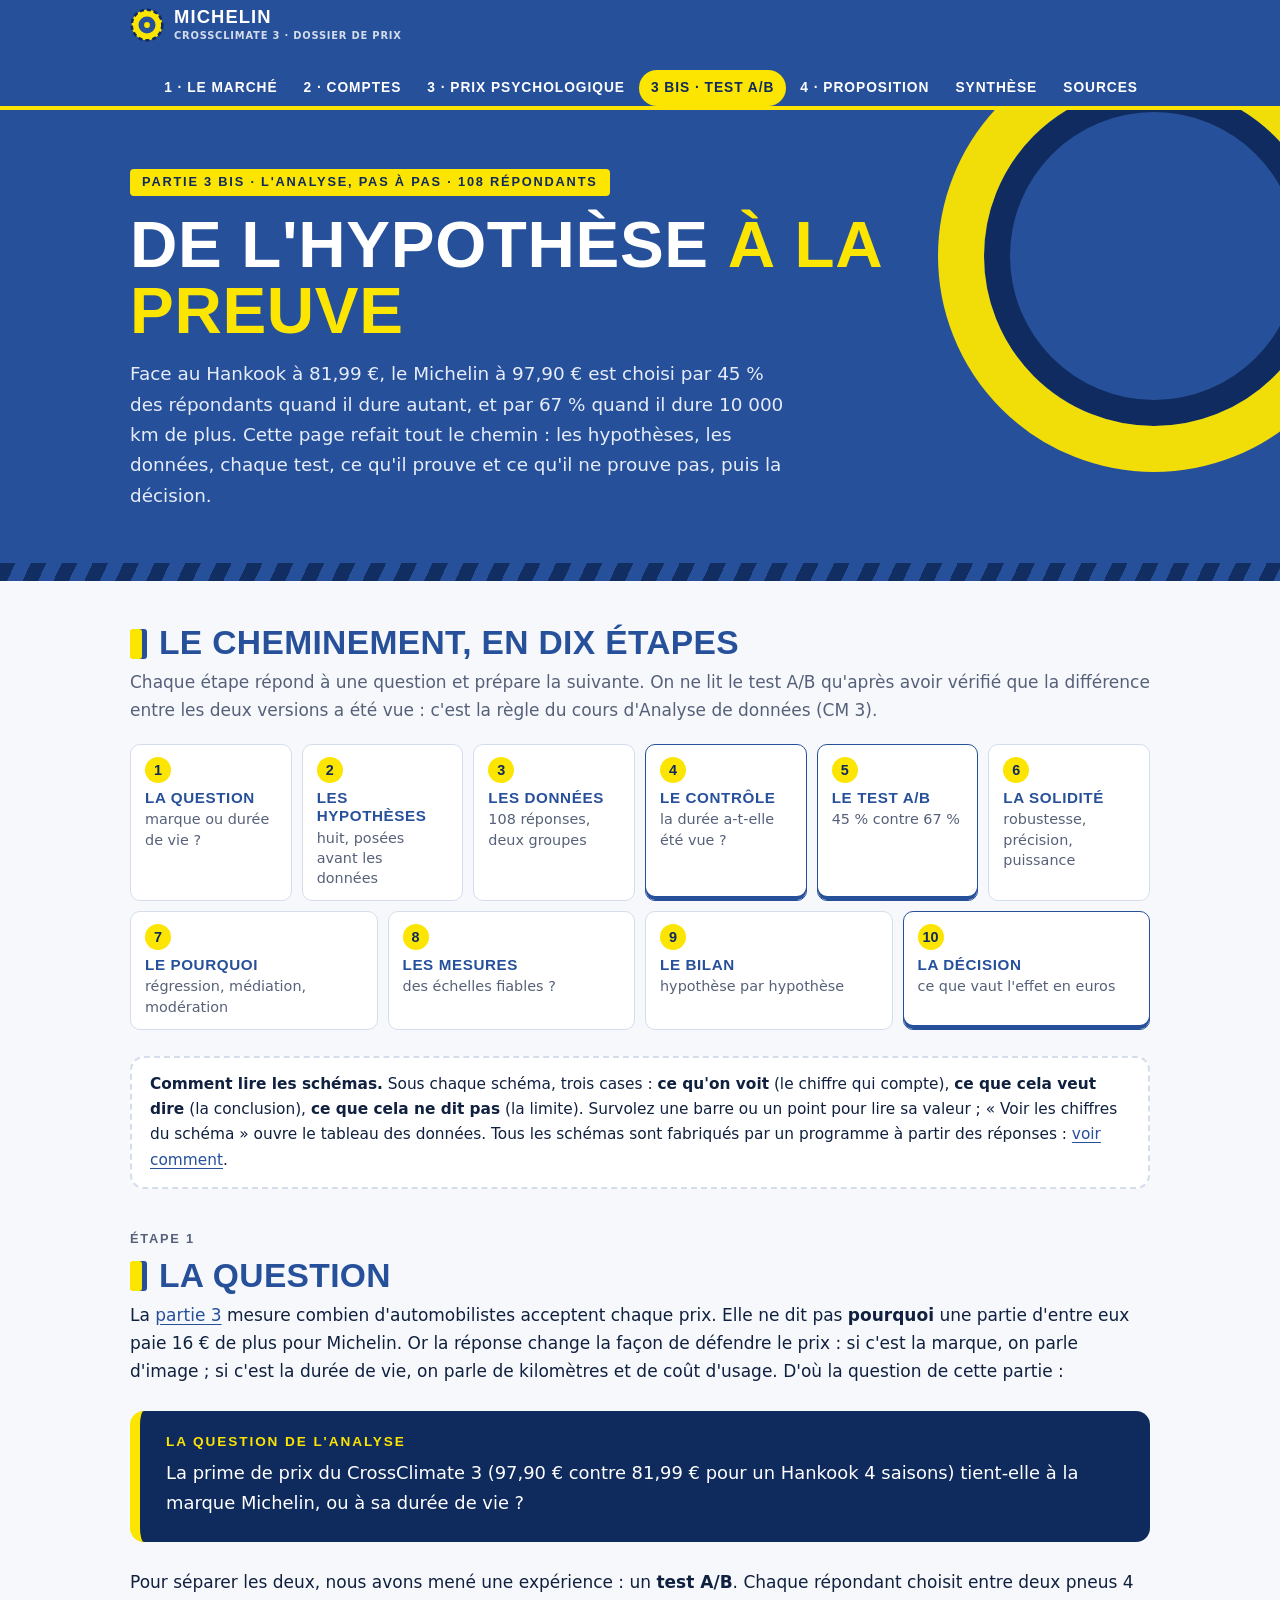
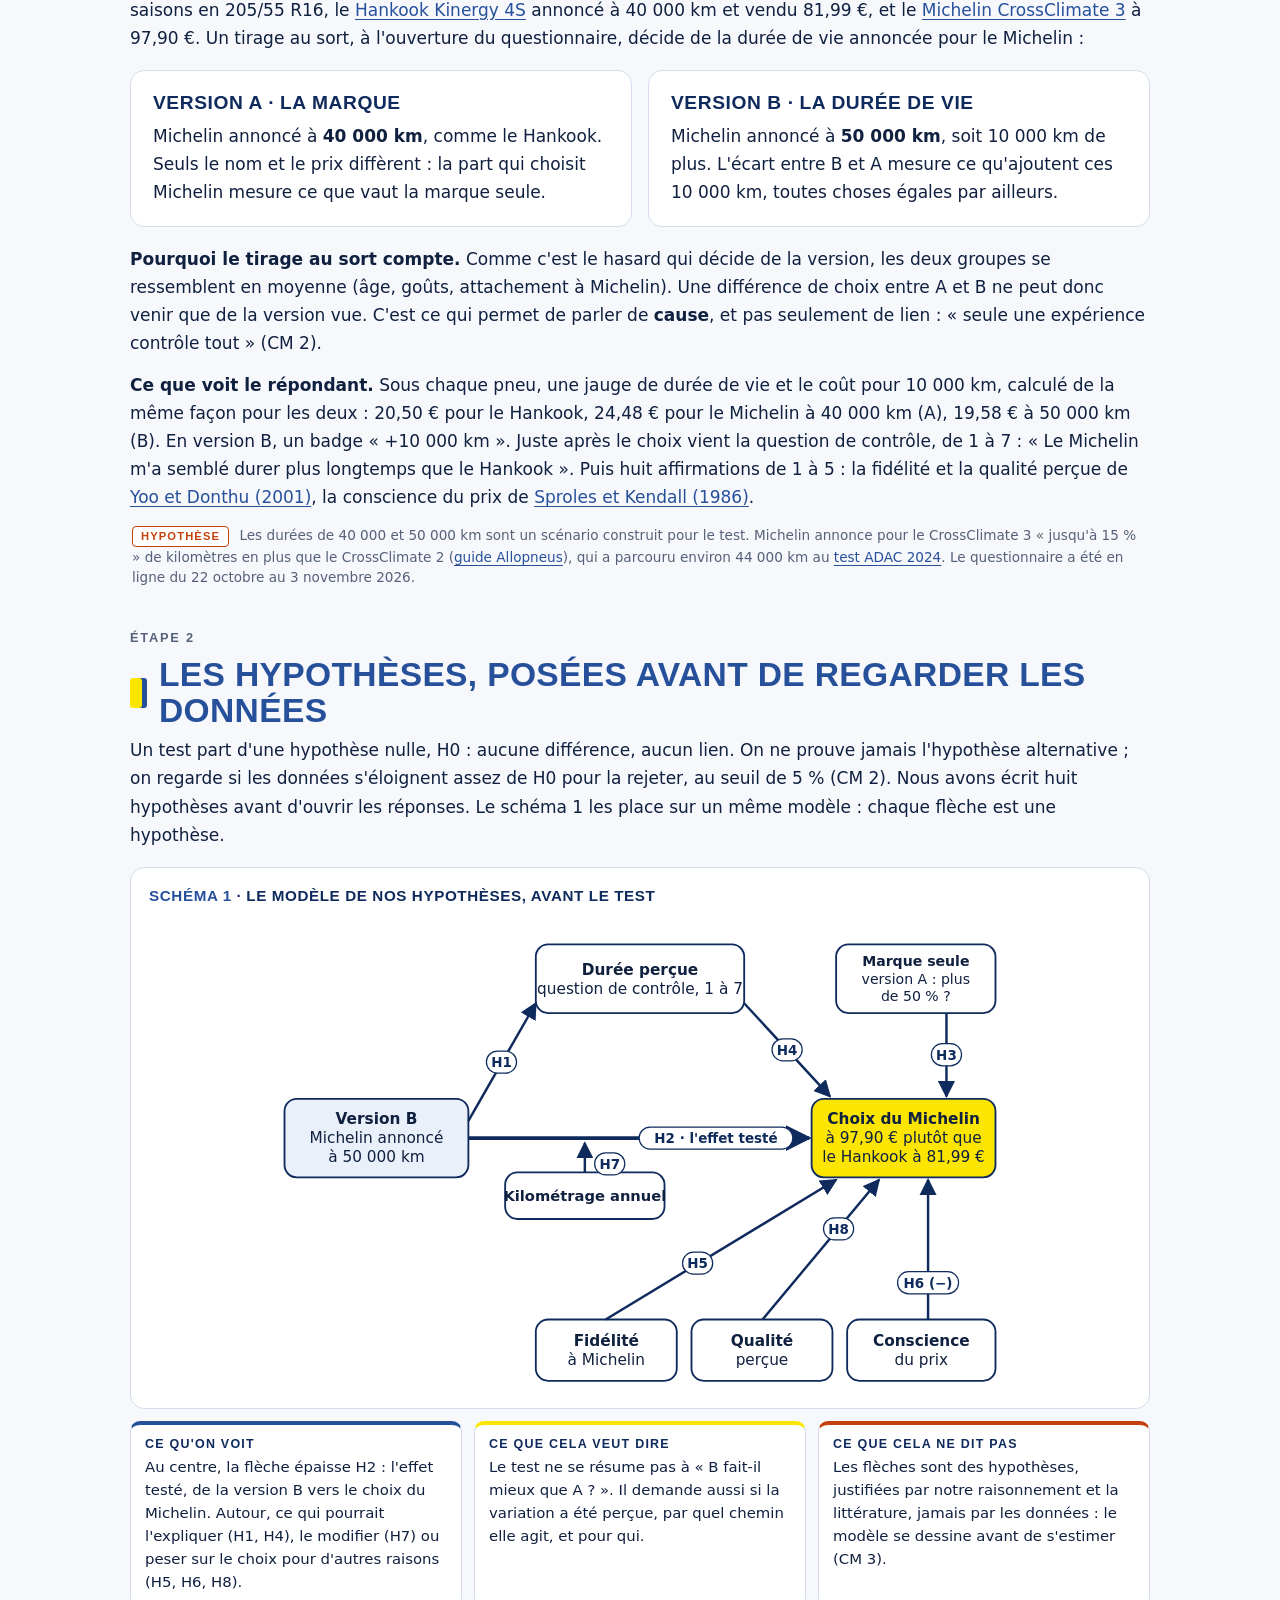
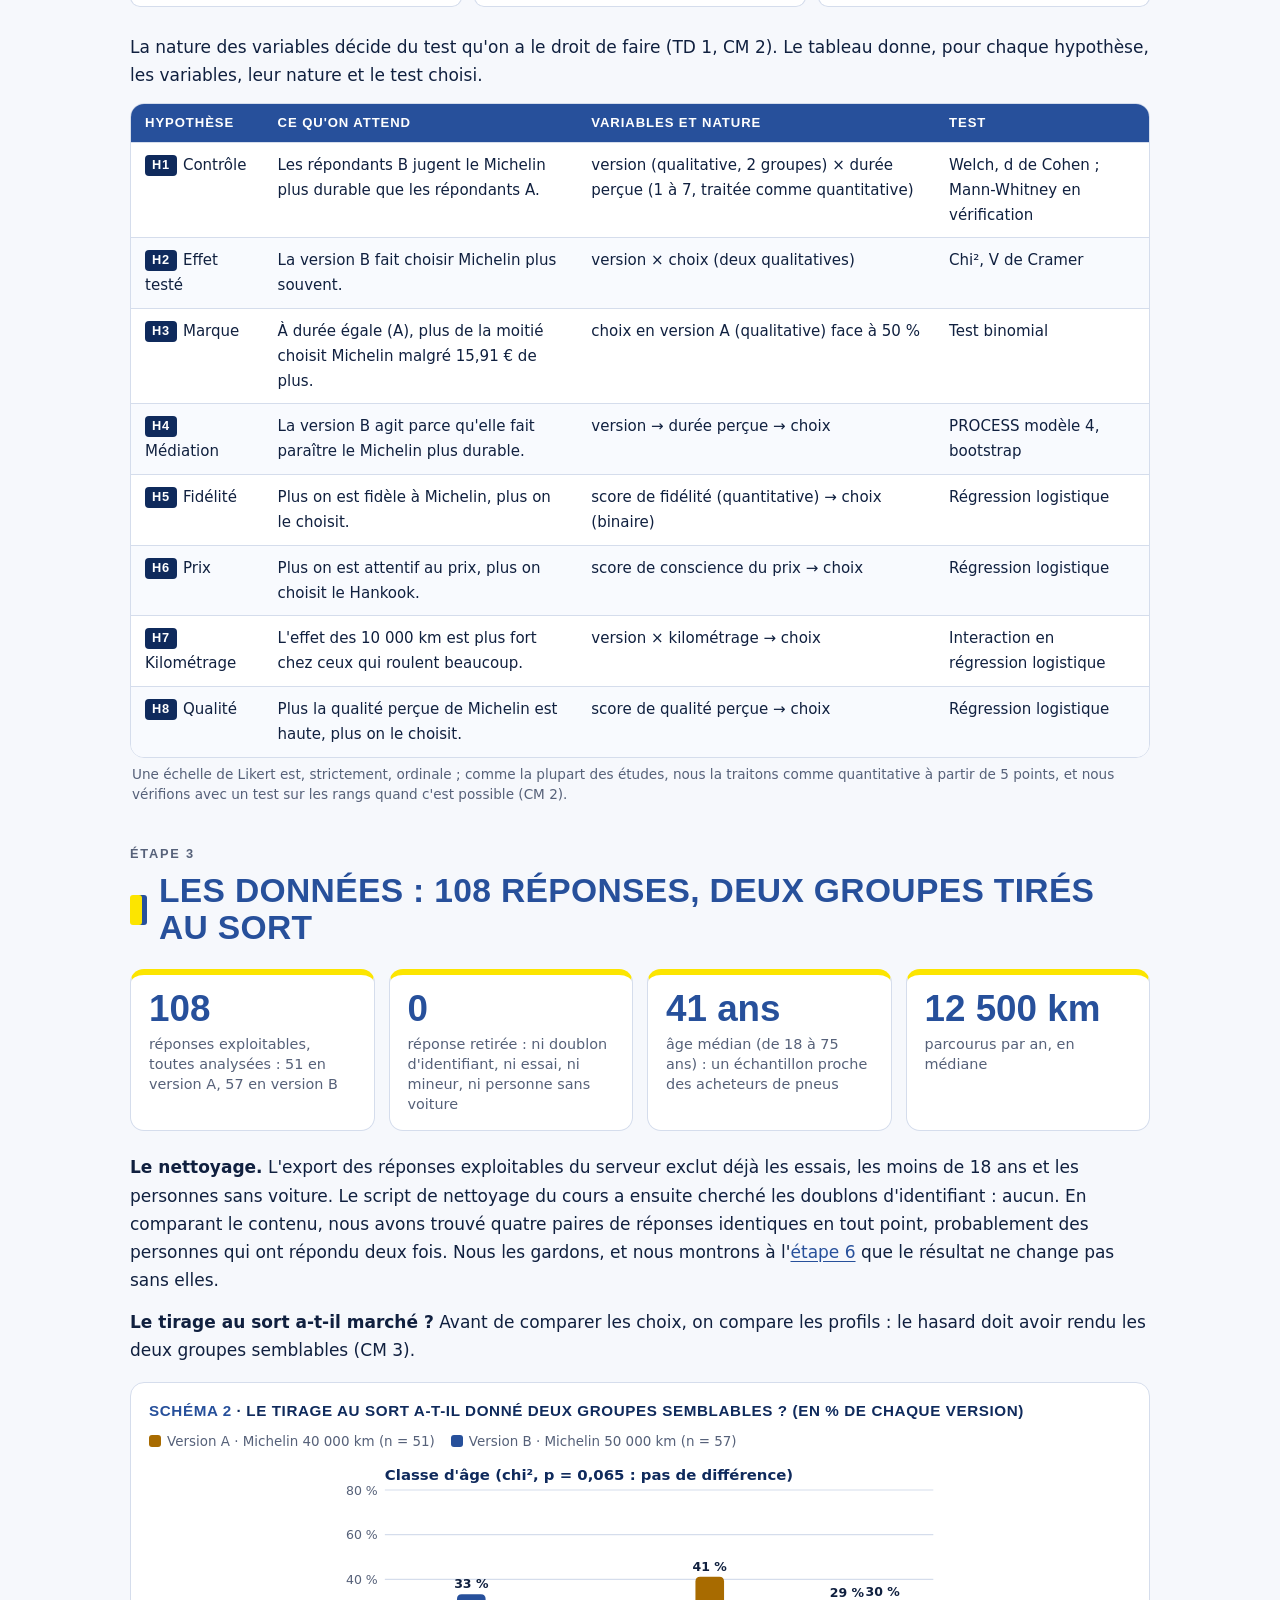
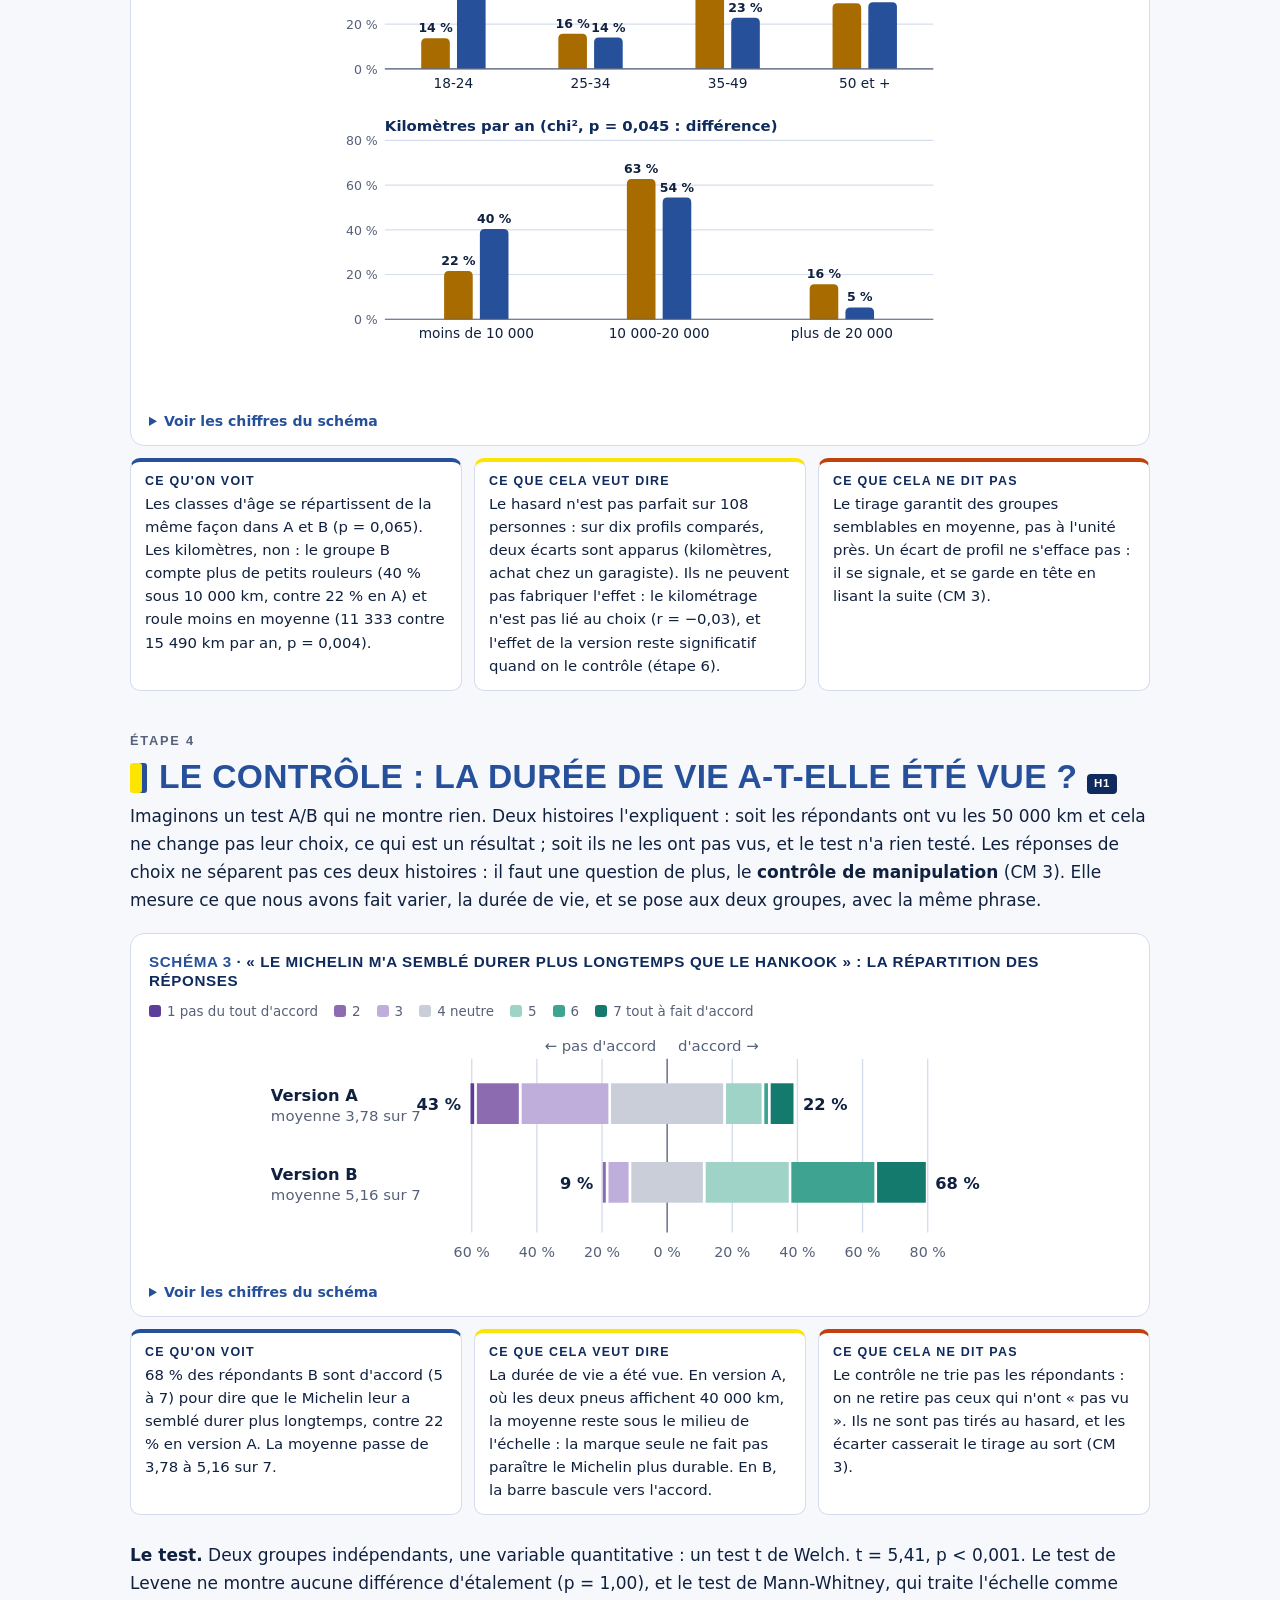
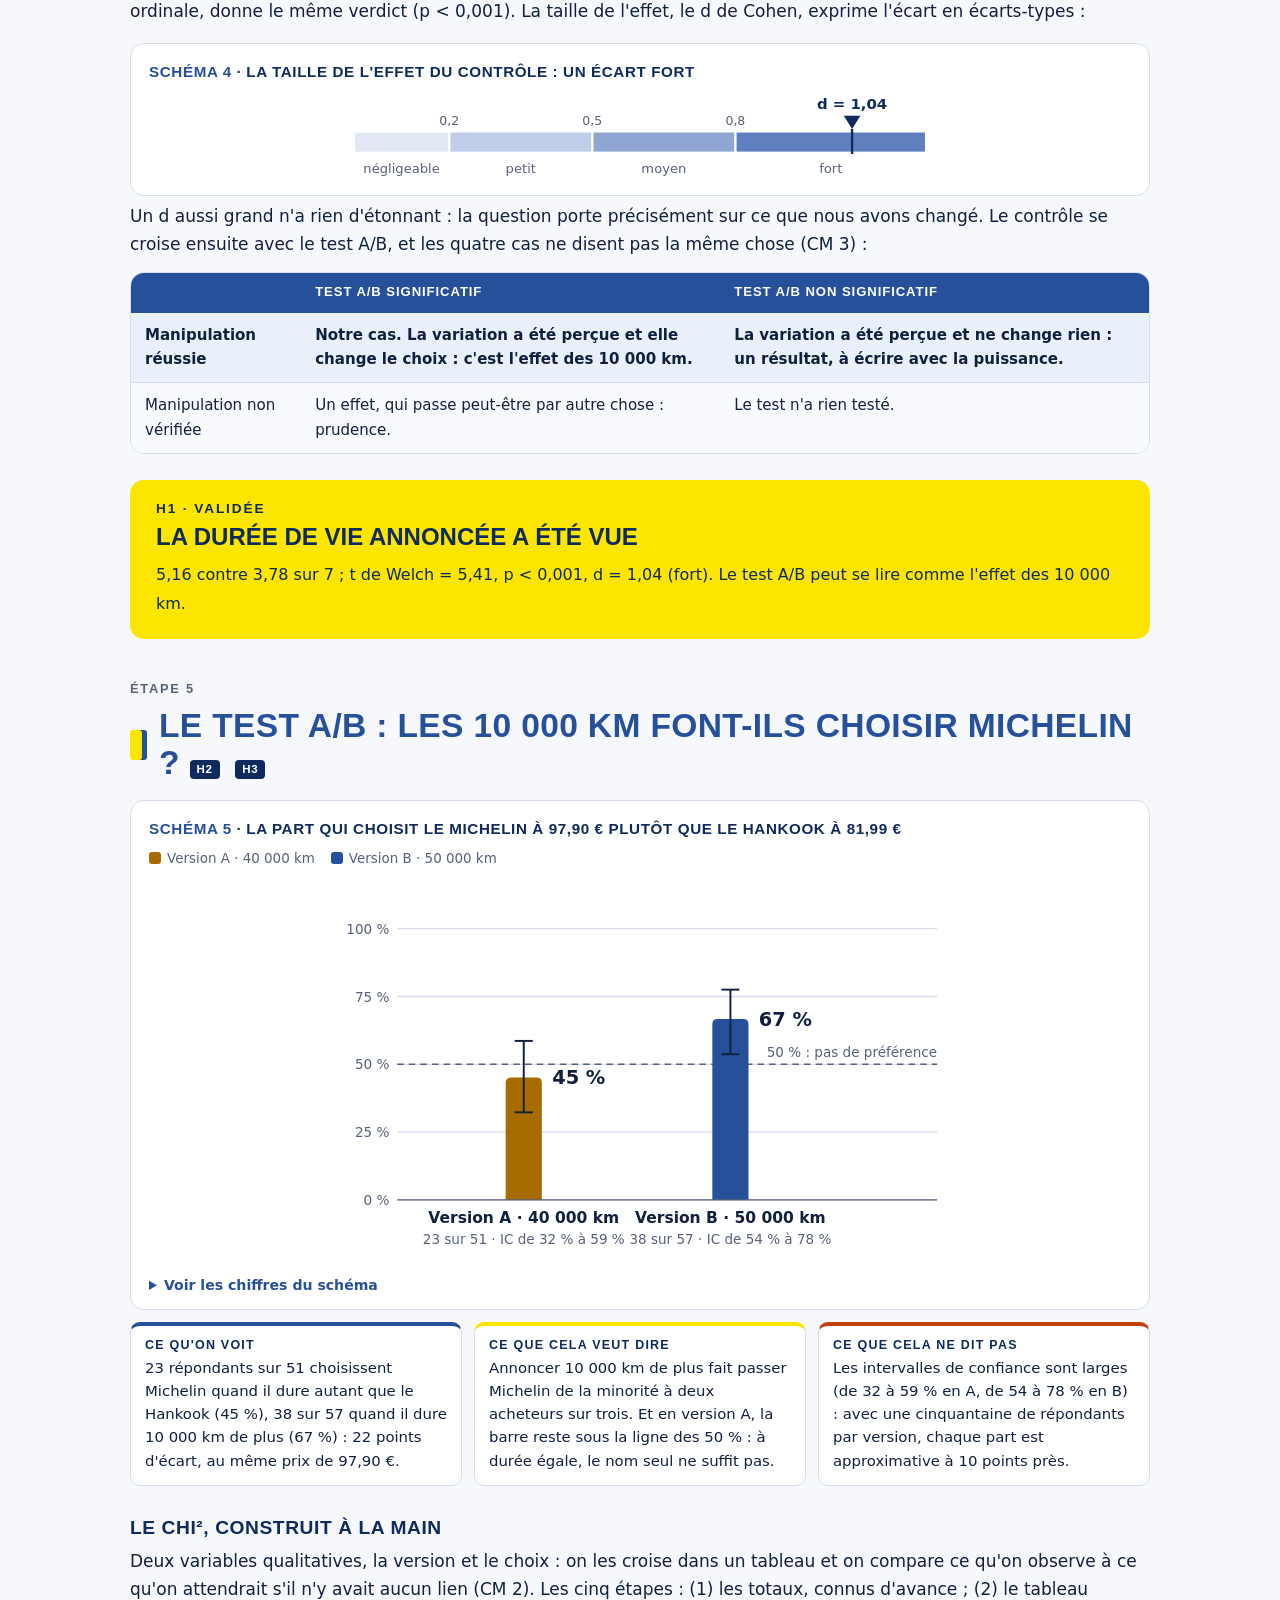
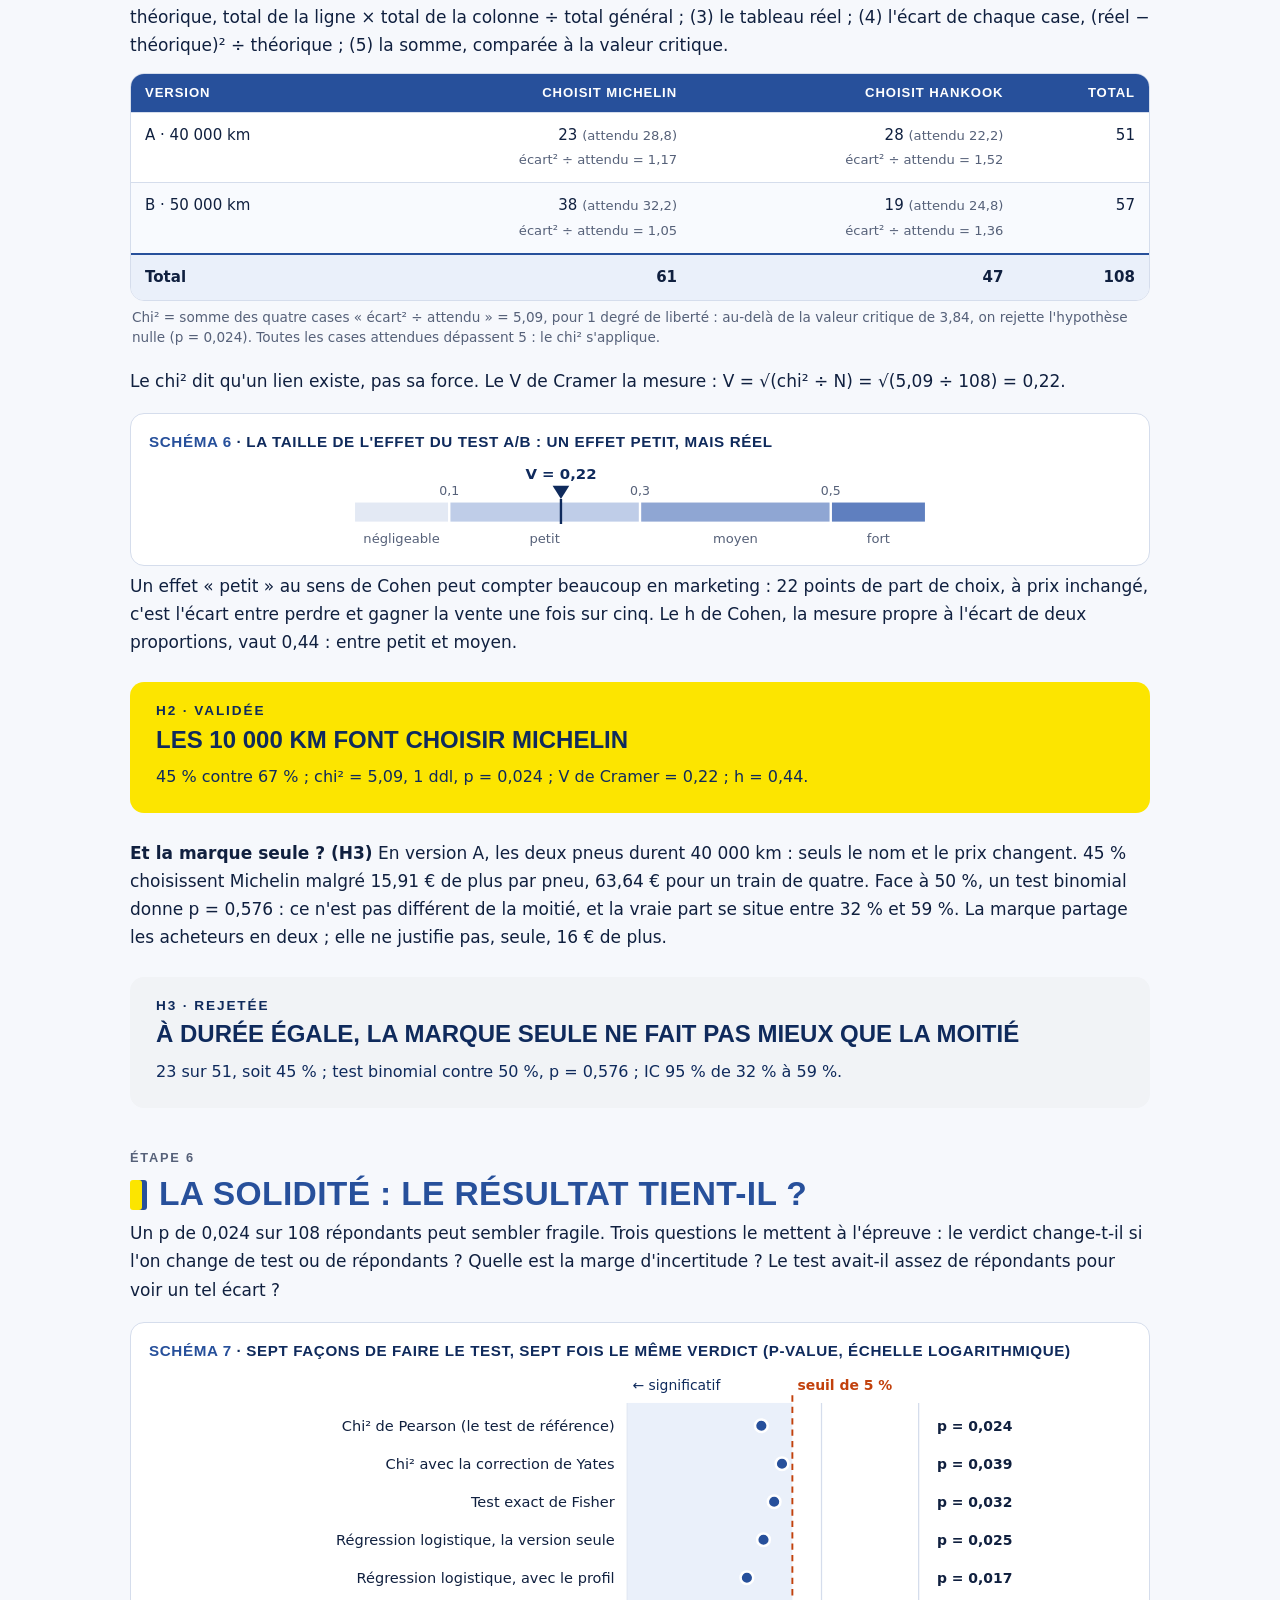
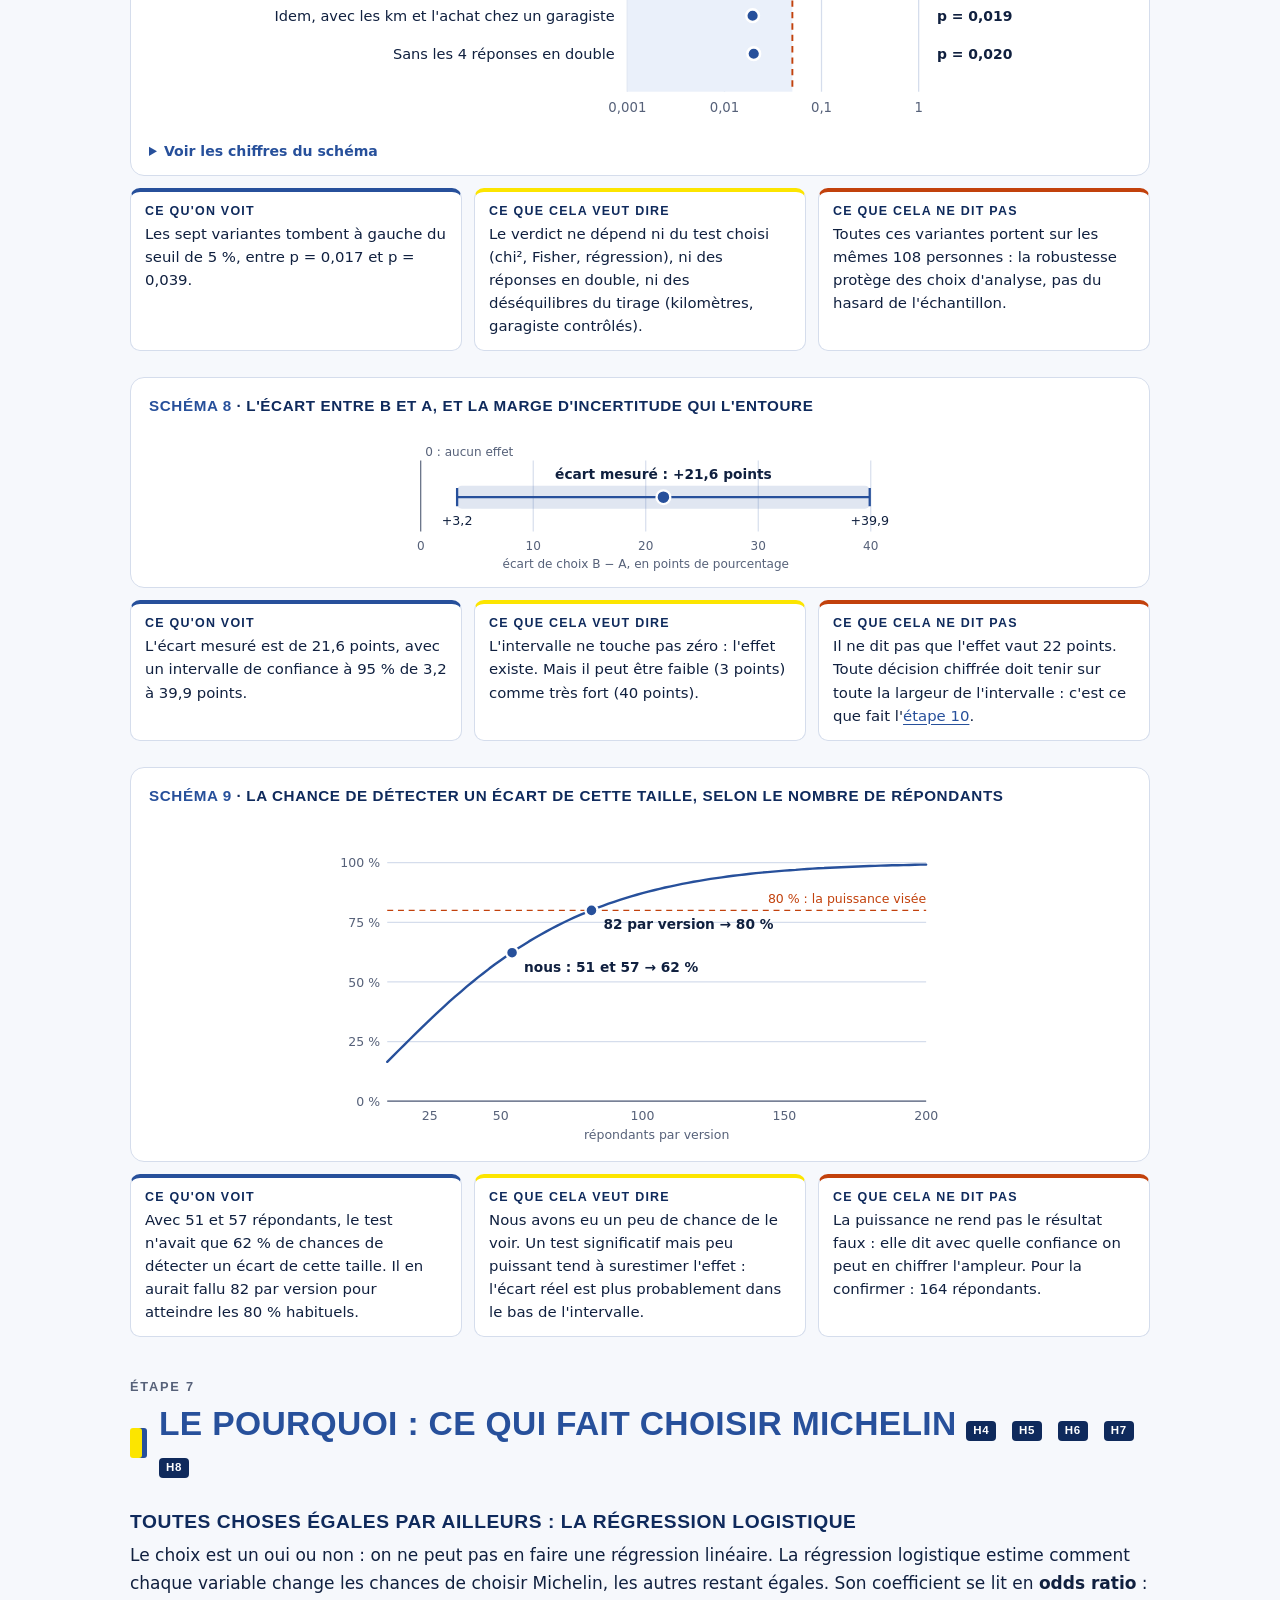
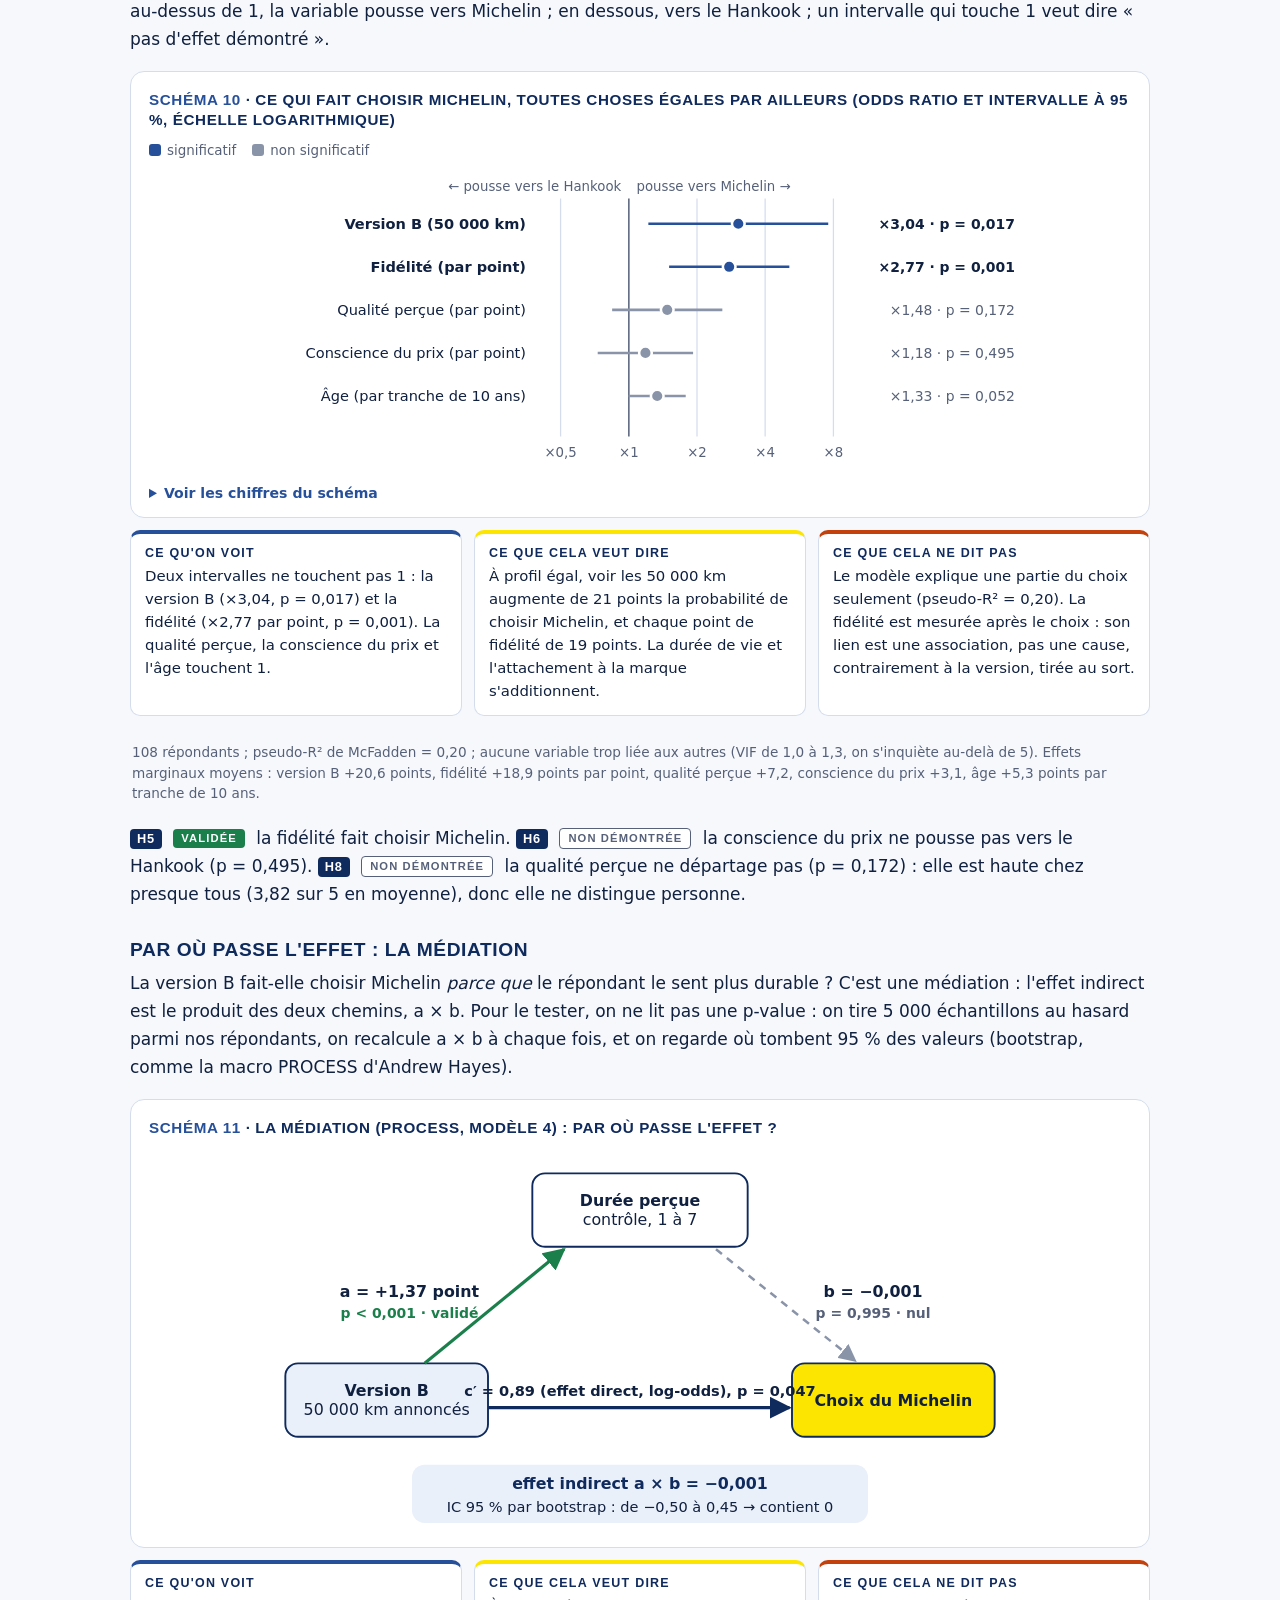
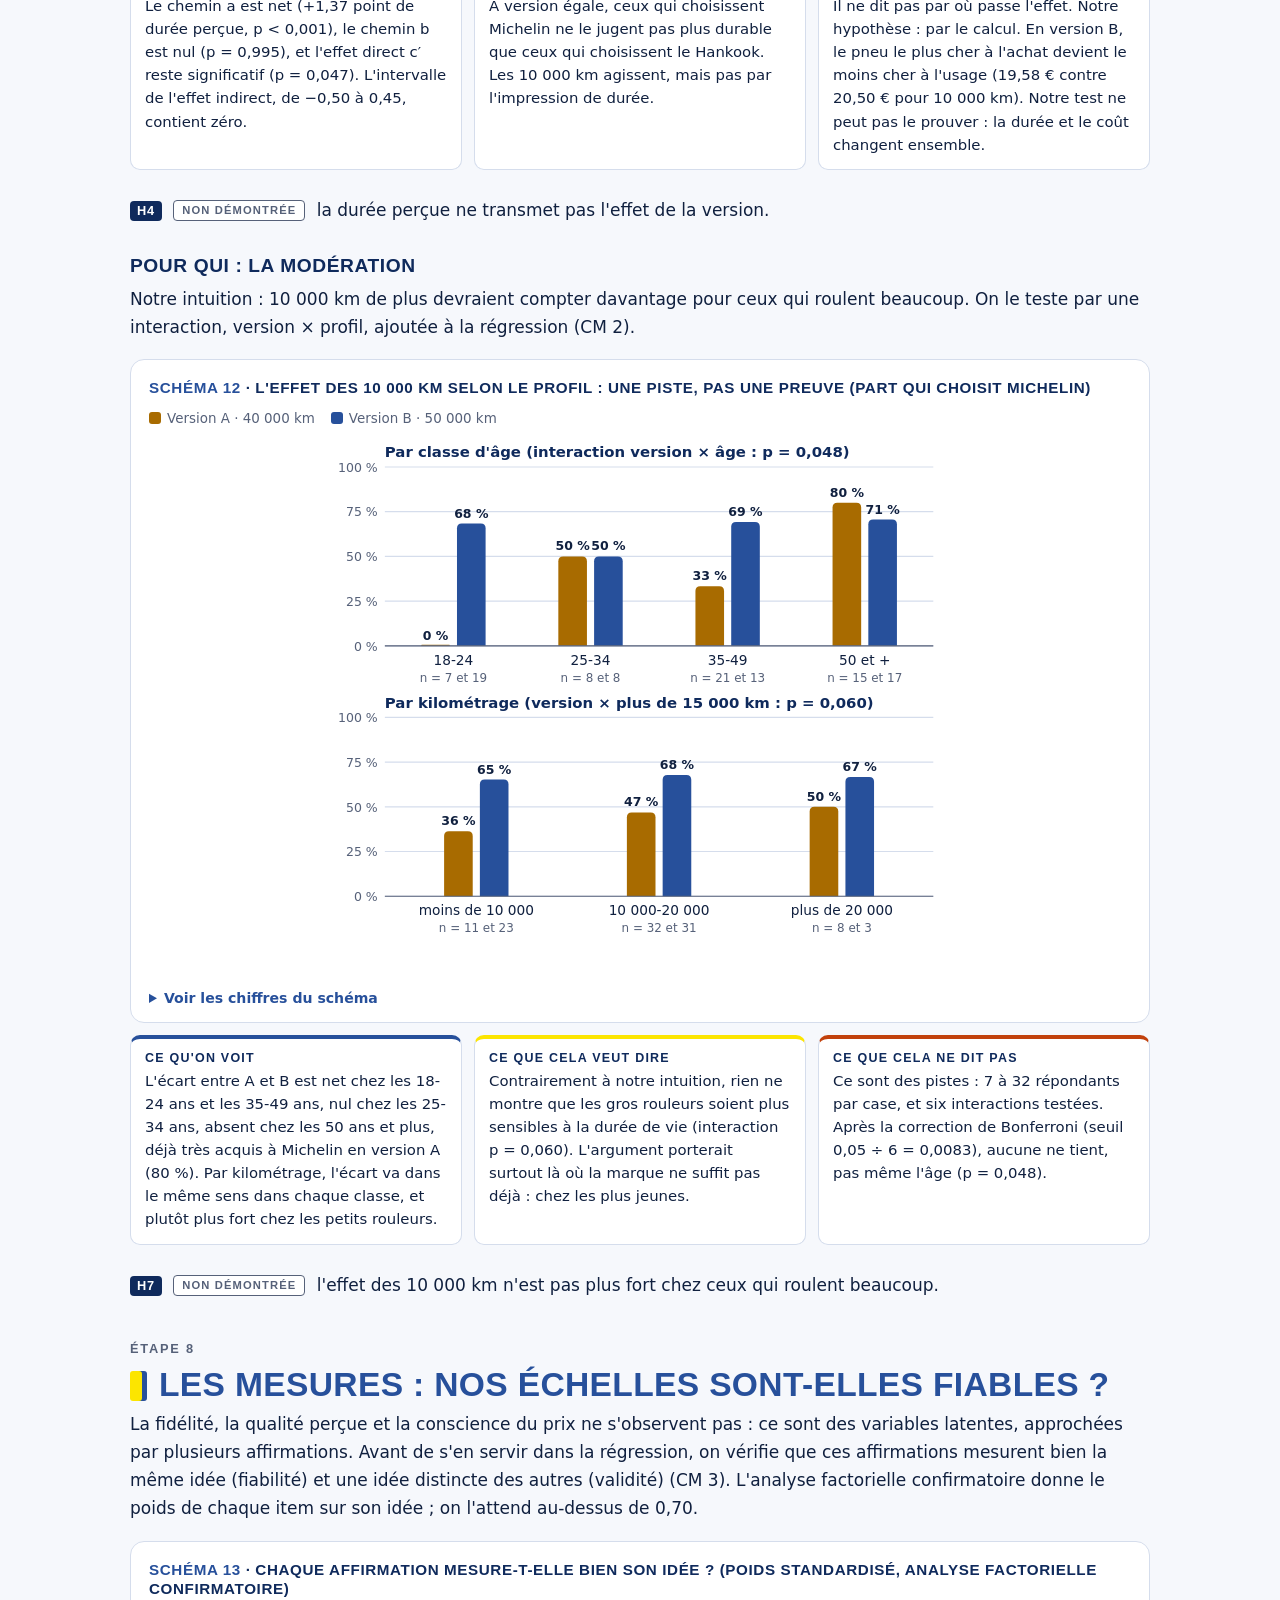
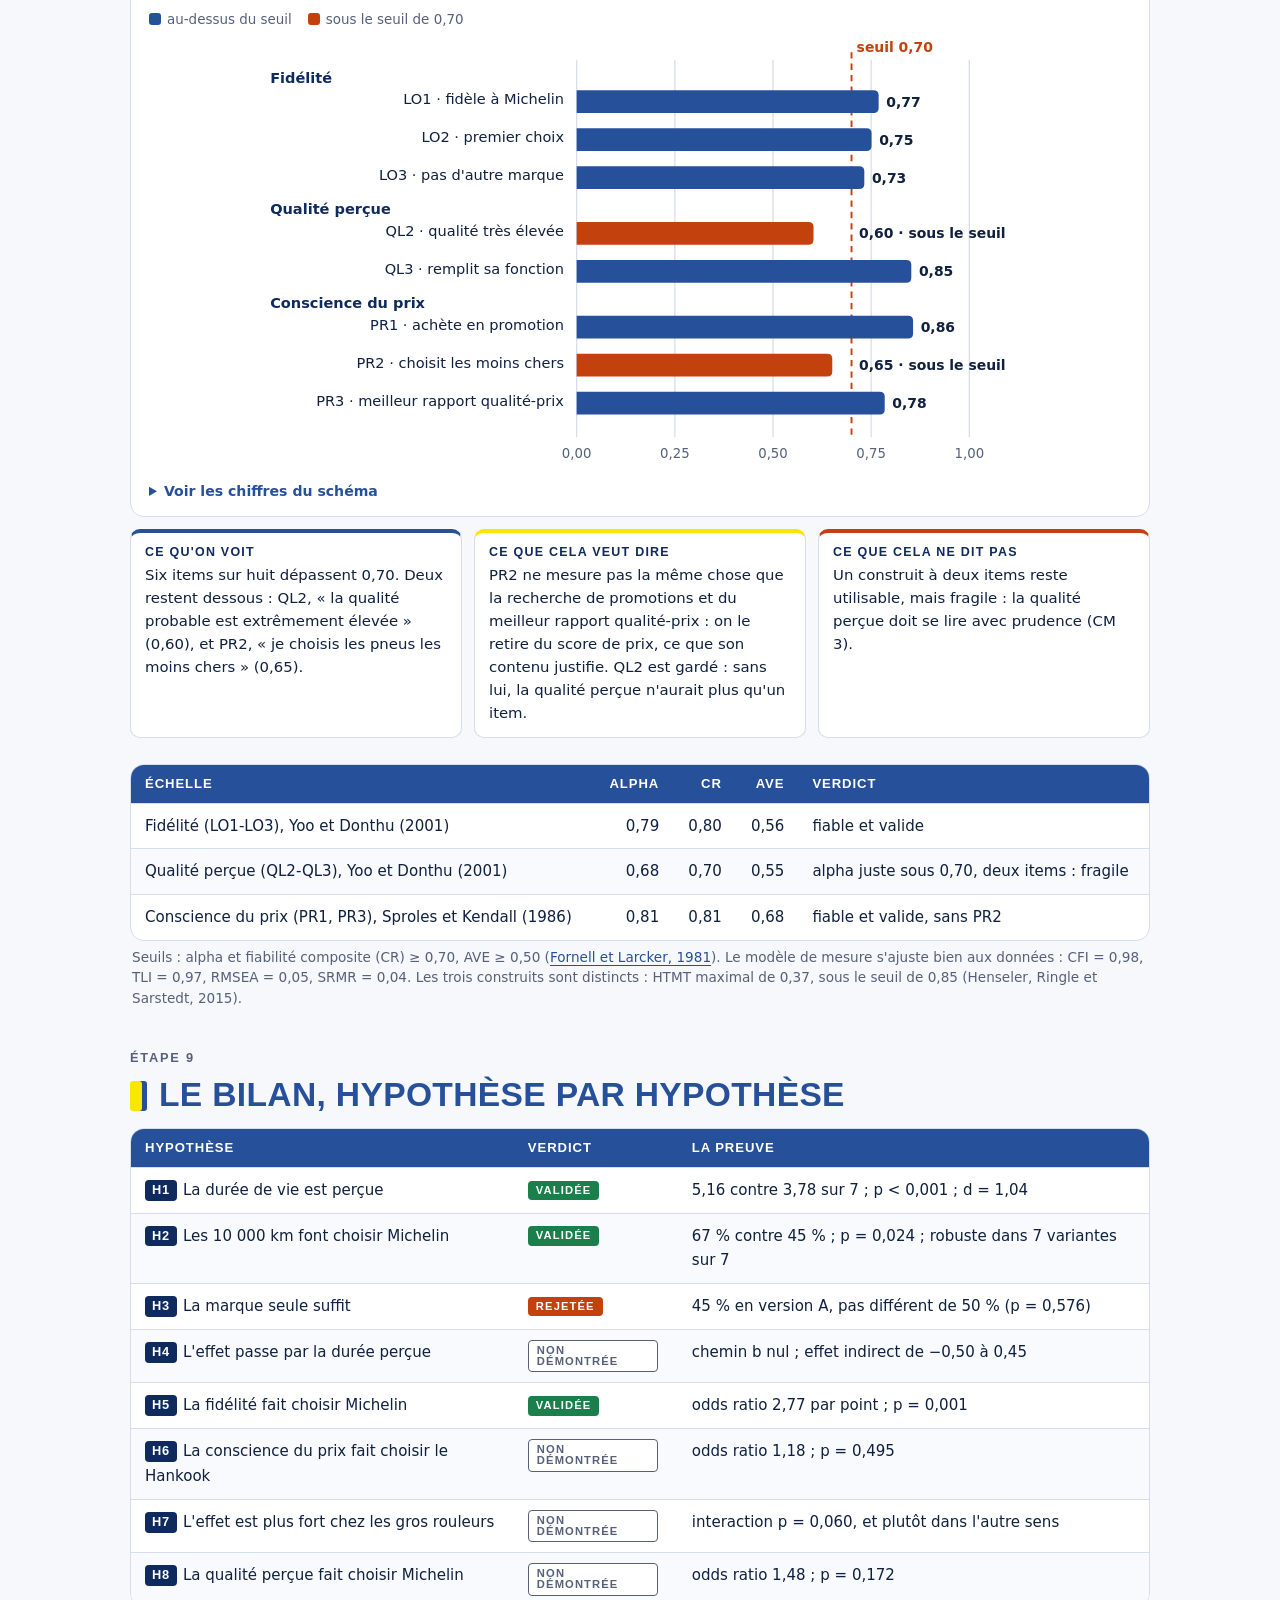
==== commit 8ec44a1b: "Le site ne parle plus que du questionnaire du 22 octobre au 3 novembre : page Simulation et données " ====
--- a/client.html
+++ b/client.html
@@ -21,7 +21,7 @@
 <body>
 <header class="haut"><div class="wrap">
 <a class="marque" href="index.html"><svg viewBox="0 0 40 40" aria-hidden="true"><circle cx="20" cy="20" r="18" fill="#FCE500"/><circle cx="20" cy="20" r="18" fill="none" stroke="#0F2A5C" stroke-width="3" stroke-dasharray="5 3.4"/><circle cx="20" cy="20" r="10" fill="#27509B"/><circle cx="20" cy="20" r="3.4" fill="#FCE500"/></svg><span>Michelin<small>CrossClimate 3 · dossier de prix</small></span></a>
-<nav aria-label="Navigation principale"><a href="index.html">1 · Le marché</a><a href="comptes.html">2 · Comptes</a><a href="prix-psychologique.html">3 · Prix psychologique</a><a href="client.html" aria-current="page">3 bis · Test A/B</a><a href="simulation.html">3 ter · Simulation</a><a href="proposition.html">4 · Proposition</a><a href="synthese.html">Synthèse</a><a href="sources.html">Sources</a></nav>
+<nav aria-label="Navigation principale"><a href="index.html">1 · Le marché</a><a href="comptes.html">2 · Comptes</a><a href="prix-psychologique.html">3 · Prix psychologique</a><a href="client.html" aria-current="page">3 bis · Test A/B</a><a href="proposition.html">4 · Proposition</a><a href="synthese.html">Synthèse</a><a href="sources.html">Sources</a></nav>
 </div></header>
 <section class="hero"><div class="wrap">
 <span class="kicker">Partie 3 bis · L'analyse, pas à pas · 108 répondants</span>
@@ -58,7 +58,7 @@
 </div>
 <p><b>Pourquoi le tirage au sort compte.</b> Comme c'est le hasard qui décide de la version, les deux groupes se ressemblent en moyenne (âge, goûts, attachement à Michelin). Une différence de choix entre A et B ne peut donc venir que de la version vue. C'est ce qui permet de parler de <b>cause</b>, et pas seulement de lien : « seule une expérience contrôle tout » (CM 2).</p>
 <p><b>Ce que voit le répondant.</b> Sous chaque pneu, une jauge de durée de vie et le coût pour 10 000 km, calculé de la même façon pour les deux : 20,50 € pour le Hankook, 24,48 € pour le Michelin à 40 000 km (A), 19,58 € à 50 000 km (B). En version B, un badge « +10 000 km ». Juste après le choix vient la question de contrôle, de 1 à 7 : « Le Michelin m'a semblé durer plus longtemps que le Hankook ». Puis huit affirmations de 1 à 5 : la fidélité et la qualité perçue de <a href="https://doi.org/10.1016/S0148-2963(99)00098-3" target="_blank" rel="noopener">Yoo et Donthu (2001)</a>, la conscience du prix de <a href="https://doi.org/10.1111/j.1745-6606.1986.tb00382.x" target="_blank" rel="noopener">Sproles et Kendall (1986)</a>.</p>
-<p class="note"><span class='statut hypo'>Hypothèse</span> Les durées de 40 000 et 50 000 km sont un scénario construit pour le test. Michelin annonce pour le CrossClimate 3 « jusqu'à 15 % » de kilomètres en plus que le CrossClimate 2 (<a href="https://www.allopneus.com/guide-pratique/auto/guide-achat/michelin-crossclimate-3/" target="_blank" rel="noopener">guide Allopneus</a>), qui a parcouru environ 44 000 km au <a href="https://www.adac.de/rund-ums-fahrzeug/ausstattung-technik-zubehoer/reifen/reifentest/ganzjahresreifen/205-55-r16/michelin-crossclimate-2-id-4844/" target="_blank" rel="noopener">test ADAC 2024</a>. Le test a été mené en deux vagues ; cette page analyse la vague 2 (22 octobre - 3 novembre 2026). La vague 1, sans question de contrôle, est expliquée <a href="#echec">en fin de page</a>.</p>
+<p class="note"><span class='statut hypo'>Hypothèse</span> Les durées de 40 000 et 50 000 km sont un scénario construit pour le test. Michelin annonce pour le CrossClimate 3 « jusqu'à 15 % » de kilomètres en plus que le CrossClimate 2 (<a href="https://www.allopneus.com/guide-pratique/auto/guide-achat/michelin-crossclimate-3/" target="_blank" rel="noopener">guide Allopneus</a>), qui a parcouru environ 44 000 km au <a href="https://www.adac.de/rund-ums-fahrzeug/ausstattung-technik-zubehoer/reifen/reifentest/ganzjahresreifen/205-55-r16/michelin-crossclimate-2-id-4844/" target="_blank" rel="noopener">test ADAC 2024</a>. Le questionnaire a été en ligne du 22 octobre au 3 novembre 2026.</p>
 
 <!-- ===================================================================== 2 -->
 <span class="etape-num">Étape 2</span>
@@ -89,12 +89,12 @@
 <span class="etape-num">Étape 3</span>
 <h2 id="donnees">Les données : 108 réponses, deux groupes tirés au sort</h2>
 <div class="chiffres">
-<div class="chiffre"><b>108</b><span>réponses exploitables de la vague 2, toutes analysées : 51 en version A, 57 en version B</span></div>
+<div class="chiffre"><b>108</b><span>réponses exploitables, toutes analysées : 51 en version A, 57 en version B</span></div>
 <div class="chiffre"><b>0</b><span>réponse retirée : ni doublon d'identifiant, ni essai, ni mineur, ni personne sans voiture</span></div>
-<div class="chiffre"><b>41 ans</b><span>âge médian (de 18 à 75 ans), contre 23 ans en vague 1</span></div>
+<div class="chiffre"><b>41 ans</b><span>âge médian (de 18 à 75 ans) : un échantillon proche des acheteurs de pneus</span></div>
 <div class="chiffre"><b>12 500 km</b><span>parcourus par an, en médiane</span></div>
 </div>
-<p><b>Le nettoyage.</b> L'export « Vague 2 seule · réponses exploitables » du serveur exclut déjà les essais, les moins de 18 ans et les personnes sans voiture. Le script de nettoyage du cours a ensuite cherché les doublons d'identifiant : aucun. En comparant le contenu, nous avons trouvé quatre paires de réponses identiques en tout point, probablement des personnes qui ont répondu deux fois. Nous les gardons, et nous montrons à l'<a href="#solidite">étape 6</a> que le résultat ne change pas sans elles.</p>
+<p><b>Le nettoyage.</b> L'export des réponses exploitables du serveur exclut déjà les essais, les moins de 18 ans et les personnes sans voiture. Le script de nettoyage du cours a ensuite cherché les doublons d'identifiant : aucun. En comparant le contenu, nous avons trouvé quatre paires de réponses identiques en tout point, probablement des personnes qui ont répondu deux fois. Nous les gardons, et nous montrons à l'<a href="#solidite">étape 6</a> que le résultat ne change pas sans elles.</p>
 <p><b>Le tirage au sort a-t-il marché ?</b> Avant de comparer les choix, on compare les profils : le hasard doit avoir rendu les deux groupes semblables (CM 3).</p>
 <!-- schema:tirage -->
 <figure class="fig"><figcaption><b>Schéma 2</b> · le tirage au sort a-t-il donné deux groupes semblables ? (en % de chaque version)</figcaption><div class="leg"><span style="--c:#A86B00">Version A · Michelin 40 000 km (n = 51)</span><span style="--c:#27509B">Version B · Michelin 50 000 km (n = 57)</span></div><svg viewBox="0 0 520 454" role="img" aria-labelledby="tir-t tir-d"><title id="tir-t">Profil des deux groupes</title><desc id="tir-d">Part de chaque classe d&#x27;âge et de kilométrage dans les versions A et B.</desc><text x="46.0" y="18.0" font-size="12.5" fill="#0F2A5C" text-anchor="start" font-weight="700">Classe d&#x27;âge (chi², p = 0,065 : pas de différence)</text><line x1="46.0" y1="176.0" x2="506.0" y2="176.0" stroke="#D5DDEC" stroke-width="1"/><text x="40.0" y="180.0" font-size="10.5" fill="#566179" text-anchor="end">0 %</text><line x1="46.0" y1="138.5" x2="506.0" y2="138.5" stroke="#D5DDEC" stroke-width="1"/><text x="40.0" y="142.5" font-size="10.5" fill="#566179" text-anchor="end">20 %</text><line x1="46.0" y1="101.0" x2="506.0" y2="101.0" stroke="#D5DDEC" stroke-width="1"/><text x="40.0" y="105.0" font-size="10.5" fill="#566179" text-anchor="end">40 %</text><line x1="46.0" y1="63.5" x2="506.0" y2="63.5" stroke="#D5DDEC" stroke-width="1"/><text x="40.0" y="67.5" font-size="10.5" fill="#566179" text-anchor="end">60 %</text><line x1="46.0" y1="26.0" x2="506.0" y2="26.0" stroke="#D5DDEC" stroke-width="1"/><text x="40.0" y="30.0" font-size="10.5" fill="#566179" text-anchor="end">80 %</text><path d="M76.5,176.0 V154.3 Q76.5,150.3 80.5,150.3 H96.5 Q100.5,150.3 100.5,154.3 V176.0 Z" fill="#A86B00" tabindex="0"><title>Version A · 18-24 : 14 %</title></path><text x="88.5" y="145.3" font-size="10.5" fill="#10203F" text-anchor="middle" font-weight="700">14 %</text><path d="M106.5,176.0 V117.5 Q106.5,113.5 110.5,113.5 H126.5 Q130.5,113.5 130.5,117.5 V176.0 Z" fill="#27509B" tabindex="0"><title>Version B · 18-24 : 33 %</title></path><text x="118.5" y="108.5" font-size="10.5" fill="#10203F" text-anchor="middle" font-weight="700">33 %</text><text x="103.5" y="192.0" font-size="11.5" fill="#10203F" text-anchor="middle">18-24</text><path d="M191.5,176.0 V150.6 Q191.5,146.6 195.5,146.6 H211.5 Q215.5,146.6 215.5,150.6 V176.0 Z" fill="#A86B00" tabindex="0"><title>Version A · 25-34 : 16 %</title></path><text x="203.5" y="141.6" font-size="10.5" fill="#10203F" text-anchor="middle" font-weight="700">16 %</text><path d="M221.5,176.0 V153.7 Q221.5,149.7 225.5,149.7 H241.5 Q245.5,149.7 245.5,153.7 V176.0 Z" fill="#27509B" tabindex="0"><title>Version B · 25-34 : 14 %</title></path><text x="233.5" y="144.7" font-size="10.5" fill="#10203F" text-anchor="middle" font-weight="700">14 %</text><text x="218.5" y="192.0" font-size="11.5" fill="#10203F" text-anchor="middle">25-34</text><path d="M306.5,176.0 V102.8 Q306.5,98.8 310.5,98.8 H326.5 Q330.5,98.8 330.5,102.8 V176.0 Z" fill="#A86B00" tabindex="0"><title>Version A · 35-49 : 41 %</title></path><text x="318.5" y="93.8" font-size="10.5" fill="#10203F" text-anchor="middle" font-weight="700">41 %</text><path d="M336.5,176.0 V137.2 Q336.5,133.2 340.5,133.2 H356.5 Q360.5,133.2 360.5,137.2 V176.0 Z" fill="#27509B" tabindex="0"><title>Version B · 35-49 : 23 %</title></path><text x="348.5" y="128.2" font-size="10.5" fill="#10203F" text-anchor="middle" font-weight="700">23 %</text><text x="333.5" y="192.0" font-size="11.5" fill="#10203F" text-anchor="middle">35-49</text><path d="M421.5,176.0 V124.9 Q421.5,120.9 425.5,120.9 H441.5 Q445.5,120.9 445.5,124.9 V176.0 Z" fill="#A86B00" tabindex="0"><title>Version A · 50 et + : 29 %</title></path><text x="433.5" y="115.9" font-size="10.5" fill="#10203F" text-anchor="middle" font-weight="700">29 %</text><path d="M451.5,176.0 V124.1 Q451.5,120.1 455.5,120.1 H471.5 Q475.5,120.1 475.5,124.1 V176.0 Z" fill="#27509B" tabindex="0"><title>Version B · 50 et + : 30 %</title></path><text x="463.5" y="115.1" font-size="10.5" fill="#10203F" text-anchor="middle" font-weight="700">30 %</text><text x="448.5" y="192.0" font-size="11.5" fill="#10203F" text-anchor="middle">50 et +</text><line x1="46.0" y1="176.0" x2="506.0" y2="176.0" stroke="#566179" stroke-width="1"/><text x="46.0" y="228.0" font-size="12.5" fill="#0F2A5C" text-anchor="start" font-weight="700">Kilomètres par an (chi², p = 0,045 : différence)</text><line x1="46.0" y1="386.0" x2="506.0" y2="386.0" stroke="#D5DDEC" stroke-width="1"/><text x="40.0" y="390.0" font-size="10.5" fill="#566179" text-anchor="end">0 %</text><line x1="46.0" y1="348.5" x2="506.0" y2="348.5" stroke="#D5DDEC" stroke-width="1"/><text x="40.0" y="352.5" font-size="10.5" fill="#566179" text-anchor="end">20 %</text><line x1="46.0" y1="311.0" x2="506.0" y2="311.0" stroke="#D5DDEC" stroke-width="1"/><text x="40.0" y="315.0" font-size="10.5" fill="#566179" text-anchor="end">40 %</text><line x1="46.0" y1="273.5" x2="506.0" y2="273.5" stroke="#D5DDEC" stroke-width="1"/><text x="40.0" y="277.5" font-size="10.5" fill="#566179" text-anchor="end">60 %</text><line x1="46.0" y1="236.0" x2="506.0" y2="236.0" stroke="#D5DDEC" stroke-width="1"/><text x="40.0" y="240.0" font-size="10.5" fill="#566179" text-anchor="end">80 %</text><path d="M95.7,386.0 V349.6 Q95.7,345.6 99.7,345.6 H115.7 Q119.7,345.6 119.7,349.6 V386.0 Z" fill="#A86B00" tabindex="0"><title>Version A · moins de 10 000 : 22 %</title></path><text x="107.7" y="340.6" font-size="10.5" fill="#10203F" text-anchor="middle" font-weight="700">22 %</text><path d="M125.7,386.0 V314.3 Q125.7,310.3 129.7,310.3 H145.7 Q149.7,310.3 149.7,314.3 V386.0 Z" fill="#27509B" tabindex="0"><title>Version B · moins de 10 000 : 40 %</title></path><text x="137.7" y="305.3" font-size="10.5" fill="#10203F" text-anchor="middle" font-weight="700">40 %</text><text x="122.7" y="402.0" font-size="11.5" fill="#10203F" text-anchor="middle">moins de 10 000</text><path d="M249.0,386.0 V272.4 Q249.0,268.4 253.0,268.4 H269.0 Q273.0,268.4 273.0,272.4 V386.0 Z" fill="#A86B00" tabindex="0"><title>Version A · 10 000-20 000 : 63 %</title></path><text x="261.0" y="263.4" font-size="10.5" fill="#10203F" text-anchor="middle" font-weight="700">63 %</text><path d="M279.0,386.0 V288.0 Q279.0,284.0 283.0,284.0 H299.0 Q303.0,284.0 303.0,288.0 V386.0 Z" fill="#27509B" tabindex="0"><title>Version B · 10 000-20 000 : 54 %</title></path><text x="291.0" y="279.0" font-size="10.5" fill="#10203F" text-anchor="middle" font-weight="700">54 %</text><text x="276.0" y="402.0" font-size="11.5" fill="#10203F" text-anchor="middle">10 000-20 000</text><path d="M402.3,386.0 V360.6 Q402.3,356.6 406.3,356.6 H422.3 Q426.3,356.6 426.3,360.6 V386.0 Z" fill="#A86B00" tabindex="0"><title>Version A · plus de 20 000 : 16 %</title></path><text x="414.3" y="351.6" font-size="10.5" fill="#10203F" text-anchor="middle" font-weight="700">16 %</text><path d="M432.3,386.0 V380.1 Q432.3,376.1 436.3,376.1 H452.3 Q456.3,376.1 456.3,380.1 V386.0 Z" fill="#27509B" tabindex="0"><title>Version B · plus de 20 000 : 5 %</title></path><text x="444.3" y="371.1" font-size="10.5" fill="#10203F" text-anchor="middle" font-weight="700">5 %</text><text x="429.3" y="402.0" font-size="11.5" fill="#10203F" text-anchor="middle">plus de 20 000</text><line x1="46.0" y1="386.0" x2="506.0" y2="386.0" stroke="#566179" stroke-width="1"/></svg><details class="chiffres-fig"><summary>Voir les chiffres du schéma</summary><div class="tableau"><table><thead><tr><th>Classe</th><th>Version A</th><th>Version B</th></tr></thead><tbody><tr><td>18-24</td><td>14 %</td><td>33 %</td></tr><tr><td>25-34</td><td>16 %</td><td>14 %</td></tr><tr><td>35-49</td><td>41 %</td><td>23 %</td></tr><tr><td>50 et +</td><td>29 %</td><td>30 %</td></tr><tr><td>moins de 10 000 km</td><td>22 %</td><td>40 %</td></tr><tr><td>10 000-20 000 km</td><td>63 %</td><td>54 %</td></tr><tr><td>plus de 20 000 km</td><td>16 %</td><td>5 %</td></tr></tbody></table></div></details></figure>
@@ -124,7 +124,7 @@
 <p>Un d aussi grand n'a rien d'étonnant : la question porte précisément sur ce que nous avons changé. Le contrôle se croise ensuite avec le test A/B, et les quatre cas ne disent pas la même chose (CM 3) :</p>
 <div class="tableau"><table><thead><tr><th></th><th>Test A/B significatif</th><th>Test A/B non significatif</th></tr></thead><tbody>
 <tr class="total"><td>Manipulation réussie</td><td><b>Notre cas.</b> La variation a été perçue et elle change le choix : c'est l'effet des 10 000 km.</td><td>La variation a été perçue et ne change rien : un résultat, à écrire avec la puissance.</td></tr>
-<tr><td>Manipulation non vérifiée</td><td>Un effet, qui passe peut-être par autre chose : prudence.</td><td>Le test n'a rien testé (c'était la vague 1).</td></tr>
+<tr><td>Manipulation non vérifiée</td><td>Un effet, qui passe peut-être par autre chose : prudence.</td><td>Le test n'a rien testé.</td></tr>
 </tbody></table></div>
 <div class="verdict"><strong>H1 · validée</strong><p>La durée de vie annoncée a été vue</p><span>5,16 contre 3,78 sur 7 ; t de Welch = 5,41, p &lt; 0,001, d = 1,04 (fort). Le test A/B peut se lire comme l'effet des 10 000 km.</span></div>
 
@@ -158,11 +158,11 @@
 <h2 id="solidite">La solidité : le résultat tient-il ?</h2>
 <p>Un p de 0,024 sur 108 répondants peut sembler fragile. Trois questions le mettent à l'épreuve : le verdict change-t-il si l'on change de test ou de répondants ? Quelle est la marge d'incertitude ? Le test avait-il assez de répondants pour voir un tel écart ?</p>
 <!-- schema:robustesse -->
-<figure class="fig large"><figcaption><b>Schéma 7</b> · huit façons de faire le test, huit fois le même verdict (p-value, échelle logarithmique)</figcaption><svg viewBox="0 0 600 314" role="img" aria-labelledby="rob-t rob-d"><title id="rob-t">La p-value du test A/B selon la façon de le faire</title><desc id="rob-d">Huit variantes du test, toutes à gauche du seuil de 5 % : le résultat ne dépend pas du test choisi.</desc><line x1="290.0" y1="26.0" x2="290.0" y2="284.0" stroke="#D5DDEC" stroke-width="1"/><text x="290.0" y="300.0" font-size="10.5" fill="#566179" text-anchor="middle">0,001</text><line x1="366.7" y1="26.0" x2="366.7" y2="284.0" stroke="#D5DDEC" stroke-width="1"/><text x="366.7" y="300.0" font-size="10.5" fill="#566179" text-anchor="middle">0,01</text><line x1="443.3" y1="26.0" x2="443.3" y2="284.0" stroke="#D5DDEC" stroke-width="1"/><text x="443.3" y="300.0" font-size="10.5" fill="#566179" text-anchor="middle">0,1</text><line x1="520.0" y1="26.0" x2="520.0" y2="284.0" stroke="#D5DDEC" stroke-width="1"/><text x="520.0" y="300.0" font-size="10.5" fill="#566179" text-anchor="middle">1</text><rect x="290" y="26" width="130.3" height="258" fill="#EAF0FA"/><line x1="420.3" y1="20.0" x2="420.3" y2="284.0" stroke="#C2410C" stroke-width="1.5" stroke-dasharray="5 4"/><text x="424.3" y="16.0" font-size="11" fill="#C2410C" text-anchor="start" font-weight="700">seuil de 5 %</text><text x="294.0" y="16.0" font-size="11" fill="#0F2A5C" text-anchor="start">← significatif</text><text x="280.0" y="48.0" font-size="11.5" fill="#10203F" text-anchor="end">Chi² de Pearson (le test de référence)</text><circle cx="395.8" cy="44.0" r="5" fill="#27509B" stroke="#fff" stroke-width="2" tabindex="0"><title>Chi² de Pearson (le test de référence) : p = 0,024</title></circle><text x="594.0" y="48.0" font-size="11" fill="#10203F" text-anchor="end" font-weight="700">p = 0,024</text><text x="280.0" y="78.0" font-size="11.5" fill="#10203F" text-anchor="end">Chi² avec la correction de Yates</text><circle cx="412.1" cy="74.0" r="5" fill="#27509B" stroke="#fff" stroke-width="2" tabindex="0"><title>Chi² avec la correction de Yates : p = 0,039</title></circle><text x="594.0" y="78.0" font-size="11" fill="#10203F" text-anchor="end" font-weight="700">p = 0,039</text><text x="280.0" y="108.0" font-size="11.5" fill="#10203F" text-anchor="end">Test exact de Fisher</text><circle cx="405.9" cy="104.0" r="5" fill="#27509B" stroke="#fff" stroke-width="2" tabindex="0"><title>Test exact de Fisher : p = 0,032</title></circle><text x="594.0" y="108.0" font-size="11" fill="#10203F" text-anchor="end" font-weight="700">p = 0,032</text><text x="280.0" y="138.0" font-size="11.5" fill="#10203F" text-anchor="end">Régression logistique, la version seule</text><circle cx="397.5" cy="134.0" r="5" fill="#27509B" stroke="#fff" stroke-width="2" tabindex="0"><title>Régression logistique, la version seule : p = 0,025</title></circle><text x="594.0" y="138.0" font-size="11" fill="#10203F" text-anchor="end" font-weight="700">p = 0,025</text><text x="280.0" y="168.0" font-size="11.5" fill="#10203F" text-anchor="end">Régression logistique, avec le profil</text><circle cx="384.4" cy="164.0" r="5" fill="#27509B" stroke="#fff" stroke-width="2" tabindex="0"><title>Régression logistique, avec le profil : p = 0,017</title></circle><text x="594.0" y="168.0" font-size="11" fill="#10203F" text-anchor="end" font-weight="700">p = 0,017</text><text x="280.0" y="198.0" font-size="11.5" fill="#10203F" text-anchor="end">Idem, avec les km et l&#x27;achat chez un garagiste</text><circle cx="388.9" cy="194.0" r="5" fill="#27509B" stroke="#fff" stroke-width="2" tabindex="0"><title>Idem, avec les km et l&#x27;achat chez un garagiste : p = 0,019</title></circle><text x="594.0" y="198.0" font-size="11" fill="#10203F" text-anchor="end" font-weight="700">p = 0,019</text><text x="280.0" y="228.0" font-size="11.5" fill="#10203F" text-anchor="end">Sans les 4 réponses en double</text><circle cx="389.8" cy="224.0" r="5" fill="#27509B" stroke="#fff" stroke-width="2" tabindex="0"><title>Sans les 4 réponses en double : p = 0,020</title></circle><text x="594.0" y="228.0" font-size="11" fill="#10203F" text-anchor="end" font-weight="700">p = 0,020</text><text x="280.0" y="258.0" font-size="11.5" fill="#10203F" text-anchor="end">Sans la réponse donnée en moins de 20 s</text><circle cx="402.1" cy="254.0" r="5" fill="#27509B" stroke="#fff" stroke-width="2" tabindex="0"><title>Sans la réponse donnée en moins de 20 s : p = 0,029</title></circle><text x="594.0" y="258.0" font-size="11" fill="#10203F" text-anchor="end" font-weight="700">p = 0,029</text></svg><details class="chiffres-fig"><summary>Voir les chiffres du schéma</summary><div class="tableau"><table><thead><tr><th>Variante</th><th>p</th></tr></thead><tbody><tr><td>Chi² de Pearson (le test de référence)</td><td>0,0240</td></tr><tr><td>Chi² avec la correction de Yates</td><td>0,0391</td></tr><tr><td>Test exact de Fisher</td><td>0,0325</td></tr><tr><td>Régression logistique, la version seule</td><td>0,0252</td></tr><tr><td>Régression logistique, avec le profil</td><td>0,0170</td></tr><tr><td>Idem, avec les km et l&#x27;achat chez un garagiste</td><td>0,0195</td></tr><tr><td>Sans les 4 réponses en double</td><td>0,0201</td></tr><tr><td>Sans la réponse donnée en moins de 20 s</td><td>0,0290</td></tr></tbody></table></div></details></figure>
+<figure class="fig large"><figcaption><b>Schéma 7</b> · sept façons de faire le test, sept fois le même verdict (p-value, échelle logarithmique)</figcaption><svg viewBox="0 0 600 284" role="img" aria-labelledby="rob-t rob-d"><title id="rob-t">La p-value du test A/B selon la façon de le faire</title><desc id="rob-d">Sept variantes du test, toutes à gauche du seuil de 5 % : le résultat ne dépend pas du test choisi.</desc><line x1="290.0" y1="26.0" x2="290.0" y2="254.0" stroke="#D5DDEC" stroke-width="1"/><text x="290.0" y="270.0" font-size="10.5" fill="#566179" text-anchor="middle">0,001</text><line x1="366.7" y1="26.0" x2="366.7" y2="254.0" stroke="#D5DDEC" stroke-width="1"/><text x="366.7" y="270.0" font-size="10.5" fill="#566179" text-anchor="middle">0,01</text><line x1="443.3" y1="26.0" x2="443.3" y2="254.0" stroke="#D5DDEC" stroke-width="1"/><text x="443.3" y="270.0" font-size="10.5" fill="#566179" text-anchor="middle">0,1</text><line x1="520.0" y1="26.0" x2="520.0" y2="254.0" stroke="#D5DDEC" stroke-width="1"/><text x="520.0" y="270.0" font-size="10.5" fill="#566179" text-anchor="middle">1</text><rect x="290" y="26" width="130.3" height="228" fill="#EAF0FA"/><line x1="420.3" y1="20.0" x2="420.3" y2="254.0" stroke="#C2410C" stroke-width="1.5" stroke-dasharray="5 4"/><text x="424.3" y="16.0" font-size="11" fill="#C2410C" text-anchor="start" font-weight="700">seuil de 5 %</text><text x="294.0" y="16.0" font-size="11" fill="#0F2A5C" text-anchor="start">← significatif</text><text x="280.0" y="48.0" font-size="11.5" fill="#10203F" text-anchor="end">Chi² de Pearson (le test de référence)</text><circle cx="395.8" cy="44.0" r="5" fill="#27509B" stroke="#fff" stroke-width="2" tabindex="0"><title>Chi² de Pearson (le test de référence) : p = 0,024</title></circle><text x="594.0" y="48.0" font-size="11" fill="#10203F" text-anchor="end" font-weight="700">p = 0,024</text><text x="280.0" y="78.0" font-size="11.5" fill="#10203F" text-anchor="end">Chi² avec la correction de Yates</text><circle cx="412.1" cy="74.0" r="5" fill="#27509B" stroke="#fff" stroke-width="2" tabindex="0"><title>Chi² avec la correction de Yates : p = 0,039</title></circle><text x="594.0" y="78.0" font-size="11" fill="#10203F" text-anchor="end" font-weight="700">p = 0,039</text><text x="280.0" y="108.0" font-size="11.5" fill="#10203F" text-anchor="end">Test exact de Fisher</text><circle cx="405.9" cy="104.0" r="5" fill="#27509B" stroke="#fff" stroke-width="2" tabindex="0"><title>Test exact de Fisher : p = 0,032</title></circle><text x="594.0" y="108.0" font-size="11" fill="#10203F" text-anchor="end" font-weight="700">p = 0,032</text><text x="280.0" y="138.0" font-size="11.5" fill="#10203F" text-anchor="end">Régression logistique, la version seule</text><circle cx="397.5" cy="134.0" r="5" fill="#27509B" stroke="#fff" stroke-width="2" tabindex="0"><title>Régression logistique, la version seule : p = 0,025</title></circle><text x="594.0" y="138.0" font-size="11" fill="#10203F" text-anchor="end" font-weight="700">p = 0,025</text><text x="280.0" y="168.0" font-size="11.5" fill="#10203F" text-anchor="end">Régression logistique, avec le profil</text><circle cx="384.4" cy="164.0" r="5" fill="#27509B" stroke="#fff" stroke-width="2" tabindex="0"><title>Régression logistique, avec le profil : p = 0,017</title></circle><text x="594.0" y="168.0" font-size="11" fill="#10203F" text-anchor="end" font-weight="700">p = 0,017</text><text x="280.0" y="198.0" font-size="11.5" fill="#10203F" text-anchor="end">Idem, avec les km et l&#x27;achat chez un garagiste</text><circle cx="388.9" cy="194.0" r="5" fill="#27509B" stroke="#fff" stroke-width="2" tabindex="0"><title>Idem, avec les km et l&#x27;achat chez un garagiste : p = 0,019</title></circle><text x="594.0" y="198.0" font-size="11" fill="#10203F" text-anchor="end" font-weight="700">p = 0,019</text><text x="280.0" y="228.0" font-size="11.5" fill="#10203F" text-anchor="end">Sans les 4 réponses en double</text><circle cx="389.8" cy="224.0" r="5" fill="#27509B" stroke="#fff" stroke-width="2" tabindex="0"><title>Sans les 4 réponses en double : p = 0,020</title></circle><text x="594.0" y="228.0" font-size="11" fill="#10203F" text-anchor="end" font-weight="700">p = 0,020</text></svg><details class="chiffres-fig"><summary>Voir les chiffres du schéma</summary><div class="tableau"><table><thead><tr><th>Variante</th><th>p</th></tr></thead><tbody><tr><td>Chi² de Pearson (le test de référence)</td><td>0,0240</td></tr><tr><td>Chi² avec la correction de Yates</td><td>0,0391</td></tr><tr><td>Test exact de Fisher</td><td>0,0325</td></tr><tr><td>Régression logistique, la version seule</td><td>0,0252</td></tr><tr><td>Régression logistique, avec le profil</td><td>0,0170</td></tr><tr><td>Idem, avec les km et l&#x27;achat chez un garagiste</td><td>0,0195</td></tr><tr><td>Sans les 4 réponses en double</td><td>0,0201</td></tr></tbody></table></div></details></figure>
 <!-- /schema:robustesse -->
 <div class="lire">
-<div><b>Ce qu'on voit</b>Les huit variantes tombent à gauche du seuil de 5 %, entre p = 0,017 et p = 0,039.</div>
-<div><b>Ce que cela veut dire</b>Le verdict ne dépend ni du test choisi (chi², Fisher, régression), ni des réponses douteuses (doublons, réponse éclair), ni des déséquilibres du tirage (kilomètres, garagiste contrôlés).</div>
+<div><b>Ce qu'on voit</b>Les sept variantes tombent à gauche du seuil de 5 %, entre p = 0,017 et p = 0,039.</div>
+<div><b>Ce que cela veut dire</b>Le verdict ne dépend ni du test choisi (chi², Fisher, régression), ni des réponses en double, ni des déséquilibres du tirage (kilomètres, garagiste contrôlés).</div>
 <div><b>Ce que cela ne dit pas</b>Toutes ces variantes portent sur les mêmes 108 personnes : la robustesse protège des choix d'analyse, pas du hasard de l'échantillon.</div>
 </div>
 <!-- schema:precision -->
@@ -246,7 +246,7 @@
 <h2 id="bilan">Le bilan, hypothèse par hypothèse</h2>
 <div class="tableau"><table><thead><tr><th>Hypothèse</th><th>Verdict</th><th>La preuve</th></tr></thead><tbody>
 <tr><td><span class="hyp">H1</span>La durée de vie est perçue</td><td><span class="statut ok">validée</span></td><td>5,16 contre 3,78 sur 7 ; p &lt; 0,001 ; d = 1,04</td></tr>
-<tr><td><span class="hyp">H2</span>Les 10 000 km font choisir Michelin</td><td><span class="statut ok">validée</span></td><td>67 % contre 45 % ; p = 0,024 ; robuste dans 8 variantes sur 8</td></tr>
+<tr><td><span class="hyp">H2</span>Les 10 000 km font choisir Michelin</td><td><span class="statut ok">validée</span></td><td>67 % contre 45 % ; p = 0,024 ; robuste dans 7 variantes sur 7</td></tr>
 <tr><td><span class="hyp">H3</span>La marque seule suffit</td><td><span class="statut rejet">rejetée</span></td><td>45 % en version A, pas différent de 50 % (p = 0,576)</td></tr>
 <tr><td><span class="hyp">H4</span>L'effet passe par la durée perçue</td><td><span class="statut non">non démontrée</span></td><td>chemin b nul ; effet indirect de −0,50 à 0,45</td></tr>
 <tr><td><span class="hyp">H5</span>La fidélité fait choisir Michelin</td><td><span class="statut ok">validée</span></td><td>odds ratio 2,77 par point ; p = 0,001</td></tr>
@@ -356,29 +356,15 @@
 <li><b>Un choix à prix fixé</b> : le test ne dit pas jusqu'où les clients iraient au-dessus de 97,90 €.</li>
 </ul>
 
-<div class="verdict"><strong>Conclusion de l'analyse</strong><p>La prime de prix de Michelin se défend par la durée de vie, pas par le nom</p><span>À durée égale, 45 % des répondants choisissent Michelin à 97,90 € ; annoncé à 50 000 km, 67 %. La question de contrôle confirme que la durée a été vue, le résultat tient dans huit variantes du test, et la fidélité à la marque renforce le choix. Maintenir 97,90 € et vendre la durée de vie, chiffrée, est rentable si l'effet réel dépasse 13 points.</span></div>
-
-<!-- ===================================================================== vague 1 -->
-<h2 id="echec">La vague 1, et pourquoi elle n'avait rien montré</h2>
-<p>Les deux vagues ne s'additionnent pas : l'écran de choix n'est plus le même. On les lit côte à côte.</p>
-<div class="tableau"><table><thead><tr><th></th><th class="n">Vague 1 (12-21 oct.)</th><th class="n">Vague 2 (22 oct. - 3 nov.)</th></tr></thead><tbody>
-<tr><td>Répondants analysés</td><td class="n">108 (46 en A, 62 en B)</td><td class="n">108 (51 en A, 57 en B)</td></tr>
-<tr><td>Âge médian</td><td class="n">23 ans</td><td class="n">41 ans</td></tr>
-<tr><td>Durée de vie à l'écran</td><td class="n">un chiffre sous la photo</td><td class="n">jauge, coût pour 10 000 km, badge</td></tr>
-<tr><td>Contrôle de manipulation</td><td class="n">absent</td><td class="n">réussi (d = 1,04)</td></tr>
-<tr><td>Michelin choisi, version A</td><td class="n">57 %</td><td class="n">45 %</td></tr>
-<tr><td>Michelin choisi, version B</td><td class="n">63 %</td><td class="n">67 %</td></tr>
-<tr class="total"><td>Effet des 10 000 km</td><td class="n">+6 points, p = 0,503</td><td class="n">+22 points, p = 0,024</td></tr>
-</tbody></table></div>
-<p>La vague 1 cumulait cinq faiblesses : pas de question de contrôle, donc un test qui n'avait peut-être rien testé ; une durée de vie réduite à un chiffre sous une photo identique ; un échantillon surtout étudiant (68 % de 18-25 ans), peu concerné par l'achat de pneus ; douze réponses éclair, toutes pour Michelin ; et seulement 10 % de chances de voir un écart de 6 points. La vague 2 corrige les quatre premières. La cinquième demeure : elle a la même taille, et n'a vu l'effet que parce qu'il est plus grand.</p>
+<div class="verdict"><strong>Conclusion de l'analyse</strong><p>La prime de prix de Michelin se défend par la durée de vie, pas par le nom</p><span>À durée égale, 45 % des répondants choisissent Michelin à 97,90 € ; annoncé à 50 000 km, 67 %. La question de contrôle confirme que la durée a été vue, le résultat tient dans sept variantes du test, et la fidélité à la marque renforce le choix. Maintenir 97,90 € et vendre la durée de vie, chiffrée, est rentable si l'effet réel dépasse 13 points.</span></div>
 
 <div class="encart"><b>Comment ces schémas sont faits.</b> Les quinze schémas de cette page sont dessinés par un programme Python, à partir des réponses, sans aucun chiffre tapé à la main. <a href="schemas.html">Voir la méthode, le code et comment les refaire →</a></div>
 
-<div class="suivant"><a href="prix-psychologique.html">← 3 · Le prix psychologique</a><a class="jaune" href="simulation.html">3 ter · La simulation →</a></div>
+<div class="suivant"><a href="prix-psychologique.html">← 3 · Le prix psychologique</a><a class="jaune" href="proposition.html">4 · Ce que rapporte chaque prix →</a></div>
 </div></main>
 <footer><div class="wrap">
 <p><strong>Prix et budgets marketing</strong> — M1 Marketing · IAE Clermont Auvergne · UCA · 2026-2027 · Groupe : [noms des membres]</p>
-<p>Projet étudiant sans lien avec Michelin : la charte (bleu, jaune) s'inspire de la marque à titre d'illustration. Questionnaire collecté en deux vagues, du 12 au 21 octobre puis du 22 octobre au 3 novembre 2026 ; analyses de la vague 2 sur 108 réponses exploitables, avec le squelette du cours d'Analyse de données. <a href="schemas.html">Comment les schémas sont faits</a>.
+<p>Projet étudiant sans lien avec Michelin : la charte (bleu, jaune) s'inspire de la marque à titre d'illustration. Questionnaire collecté du 22 octobre au 3 novembre 2026 ; analyses sur 108 réponses exploitables, avec le squelette du cours d'Analyse de données. <a href="schemas.html">Comment les schémas sont faits</a>.
 Site statique, sans cookie ; seul le questionnaire enregistre des réponses, anonymes. <a href="sources.html">Sources, méthode et usage de l'IA</a>.</p>
 </div></footer>
 </body>
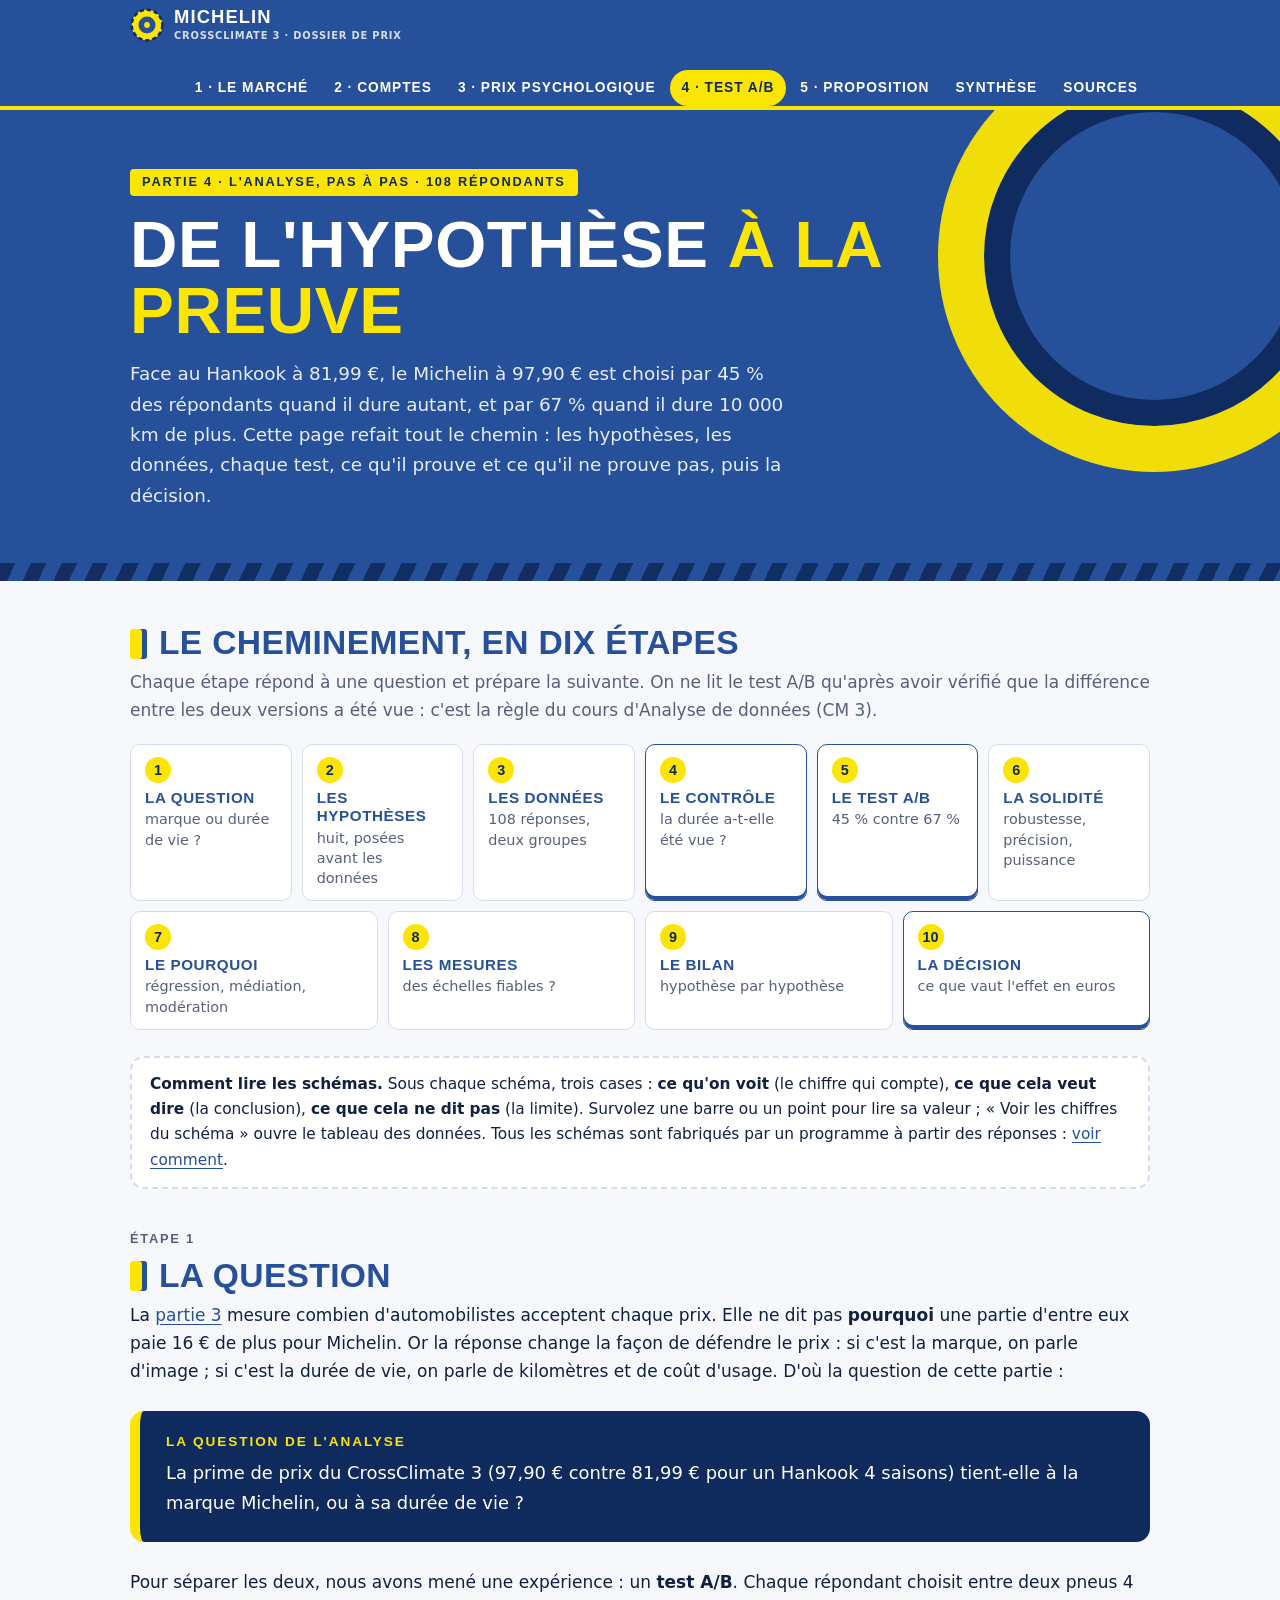
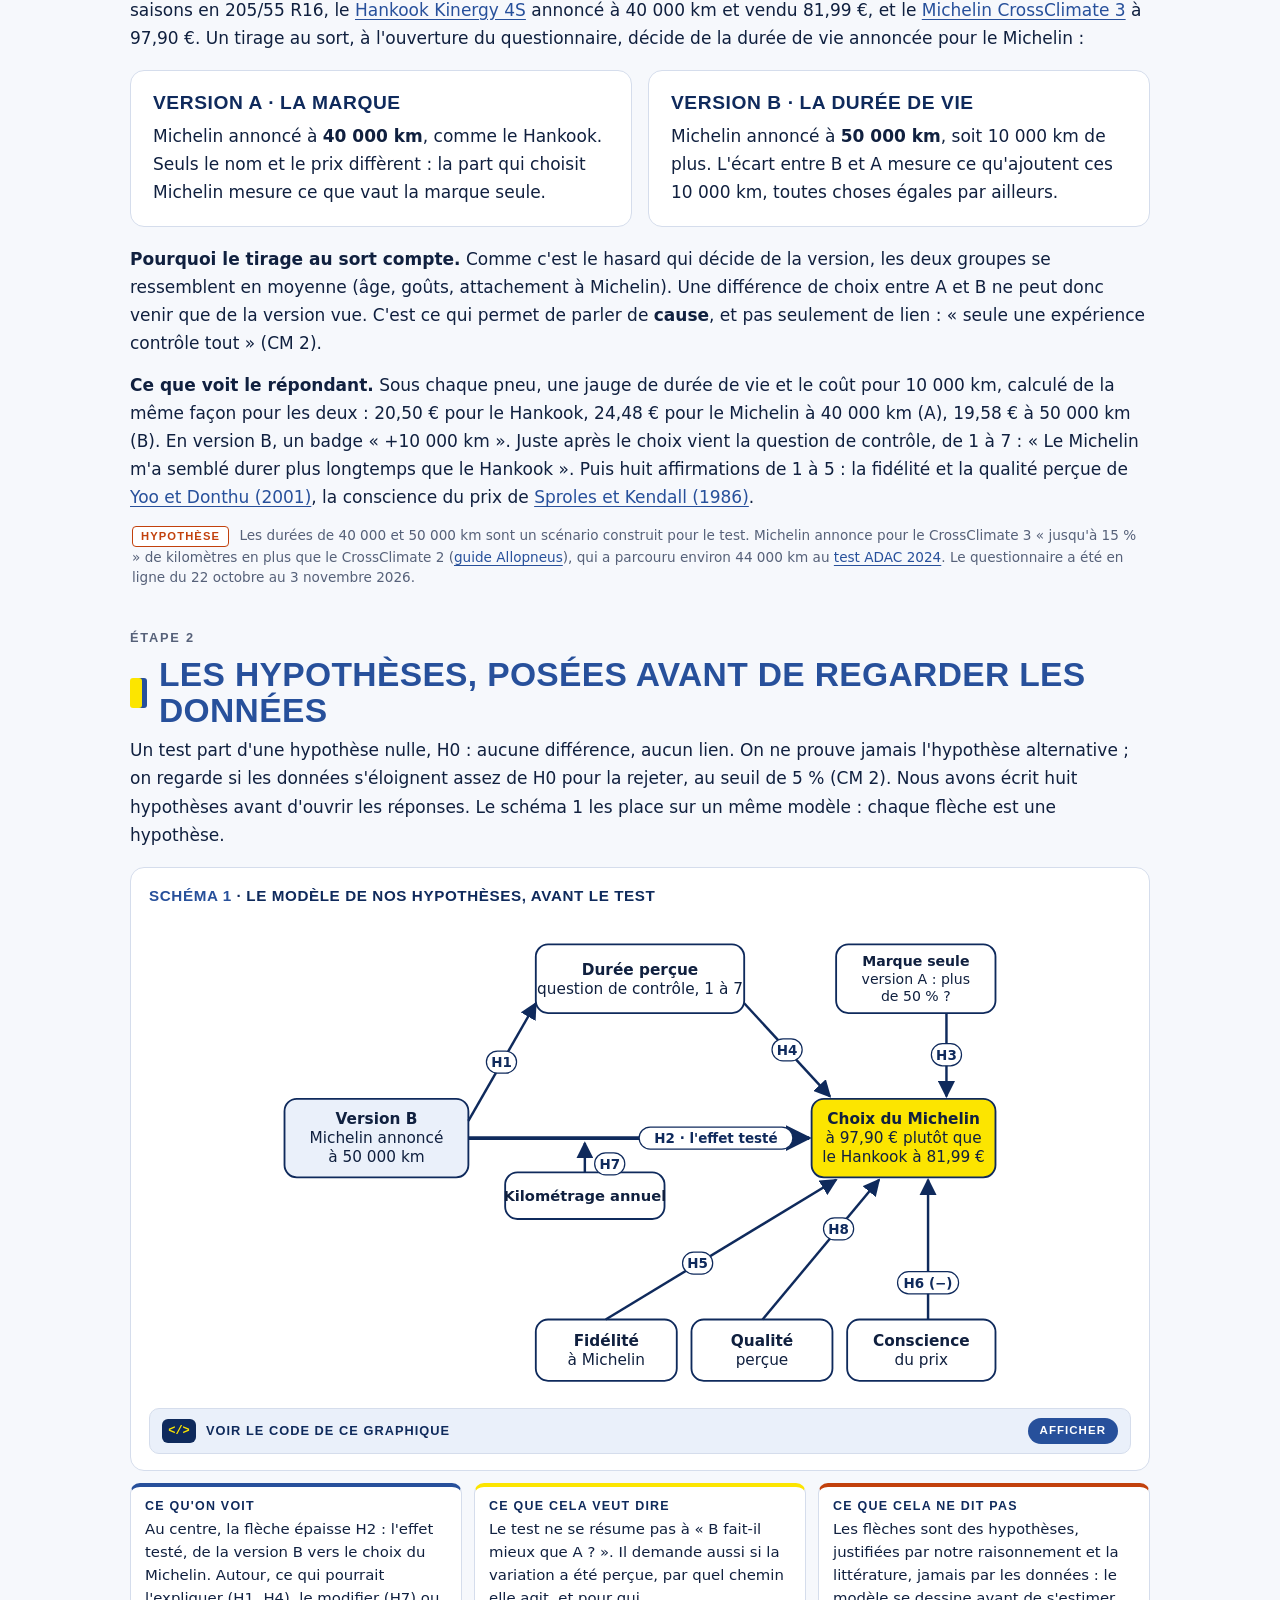
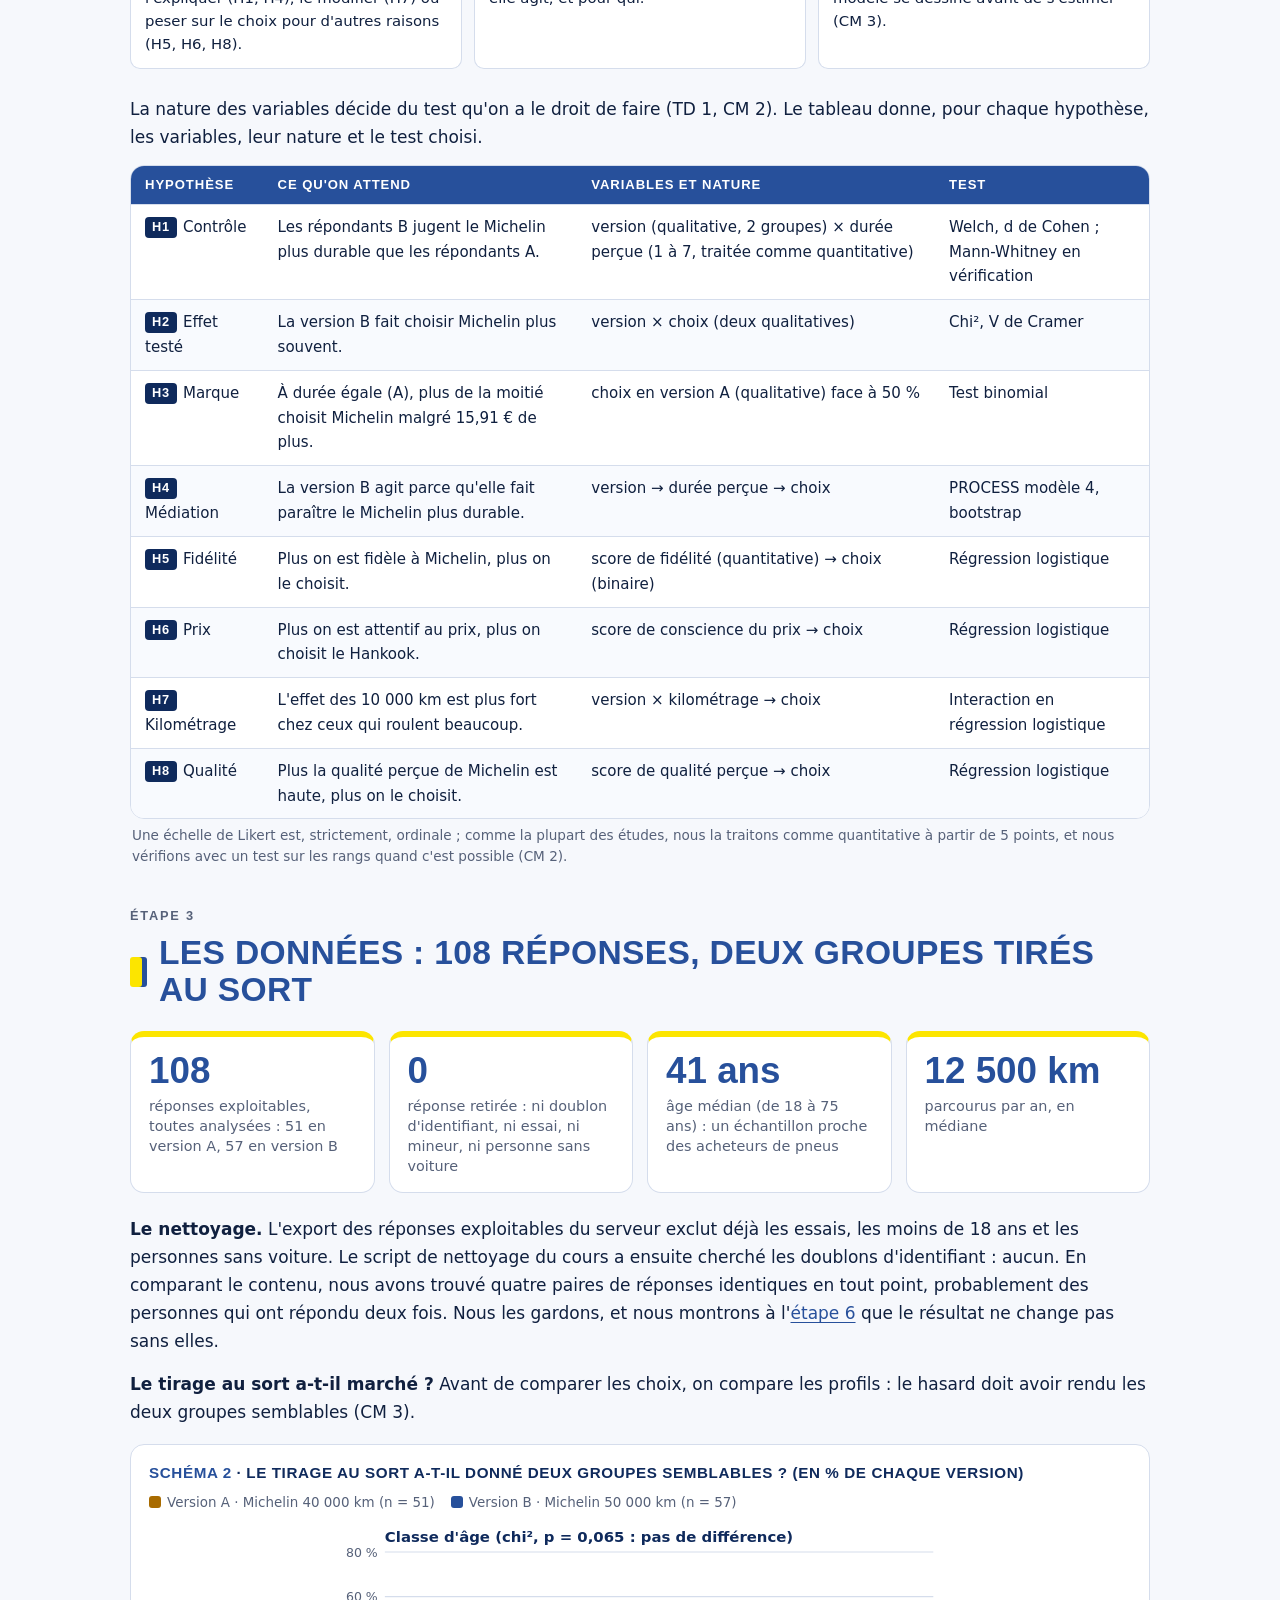
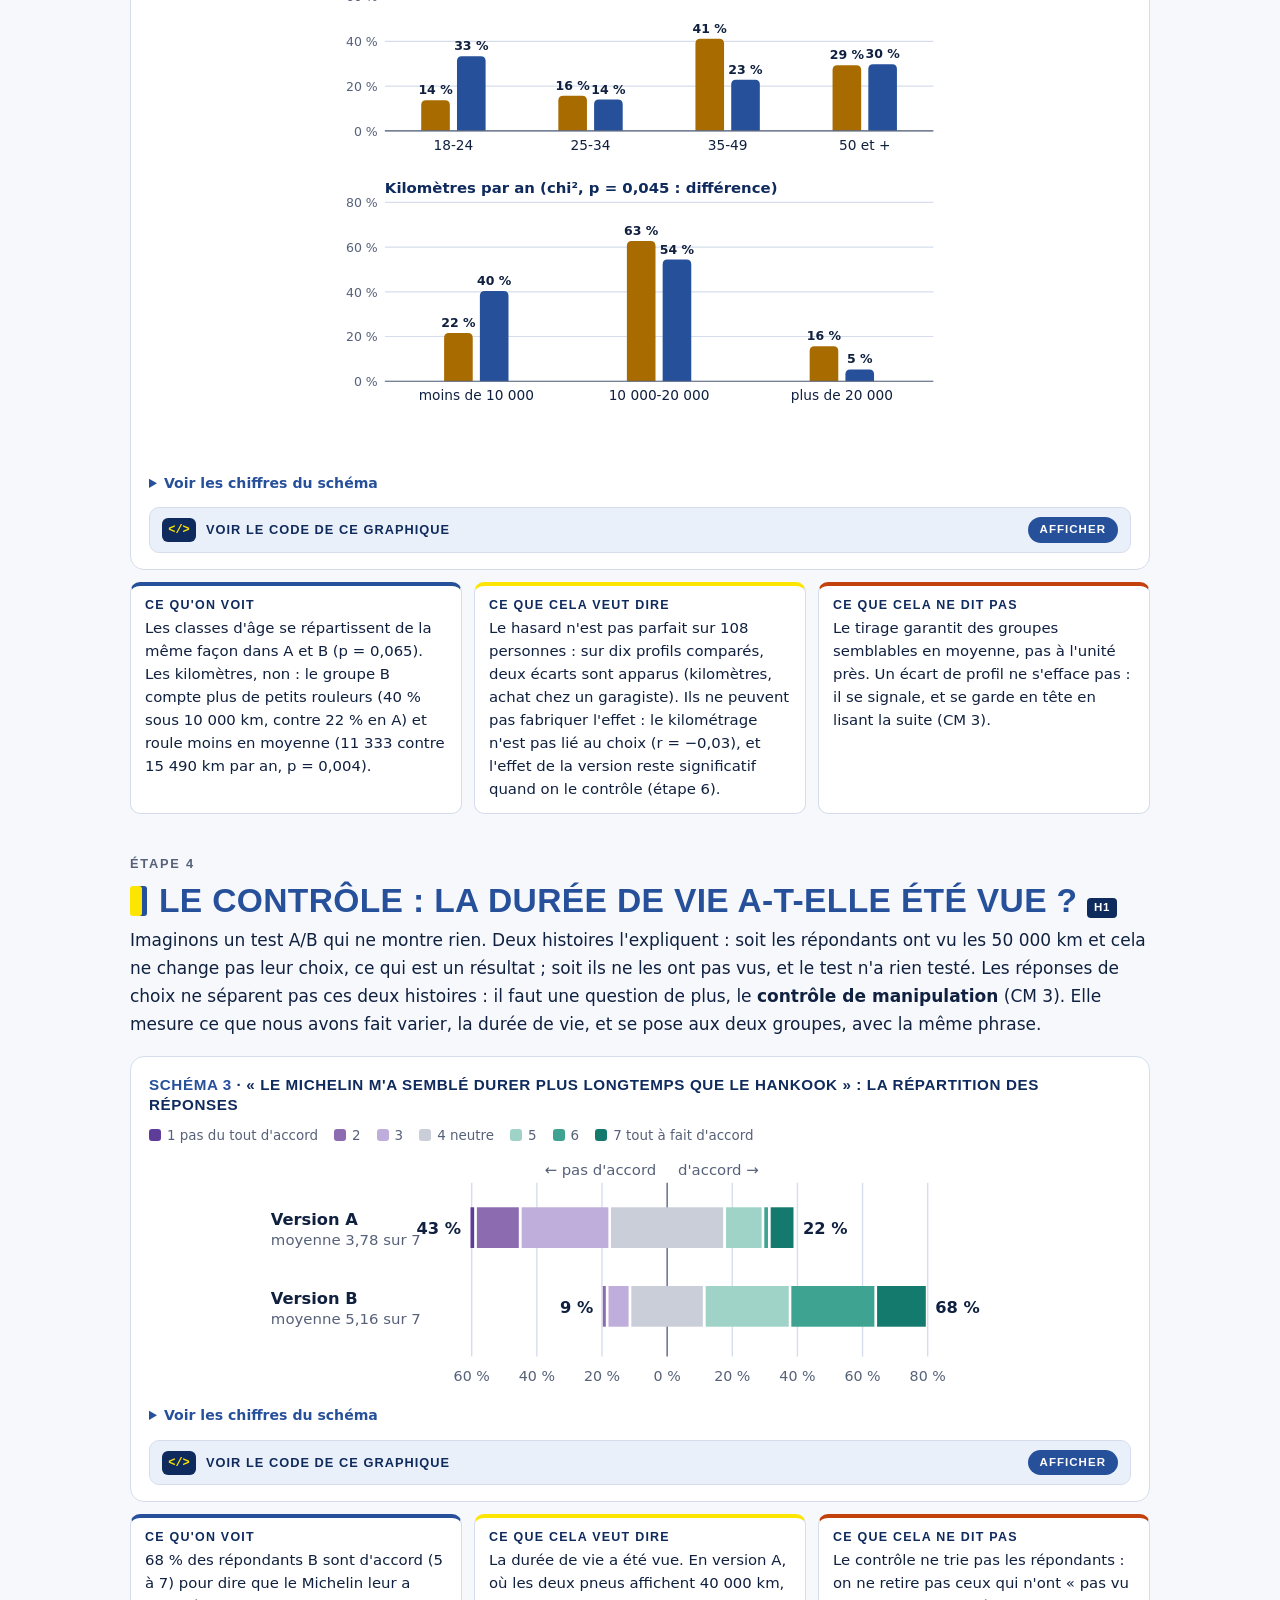
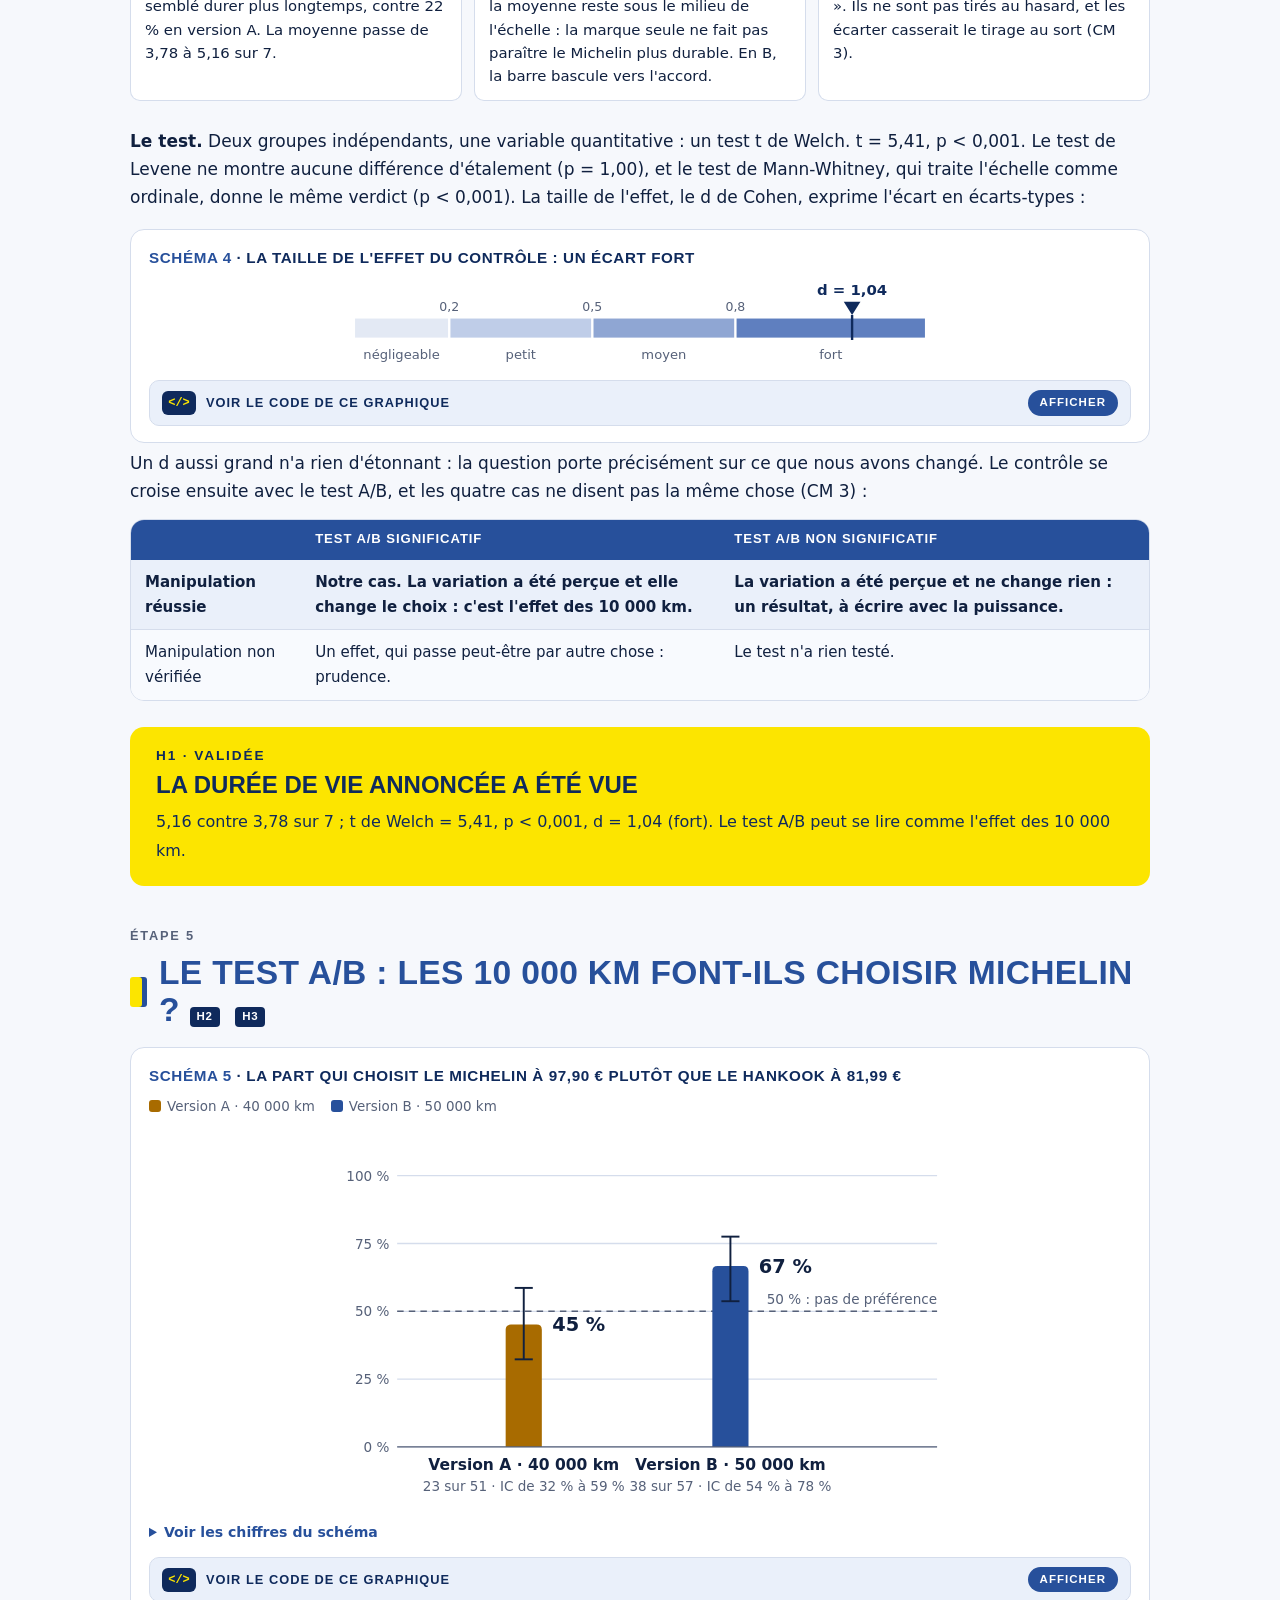
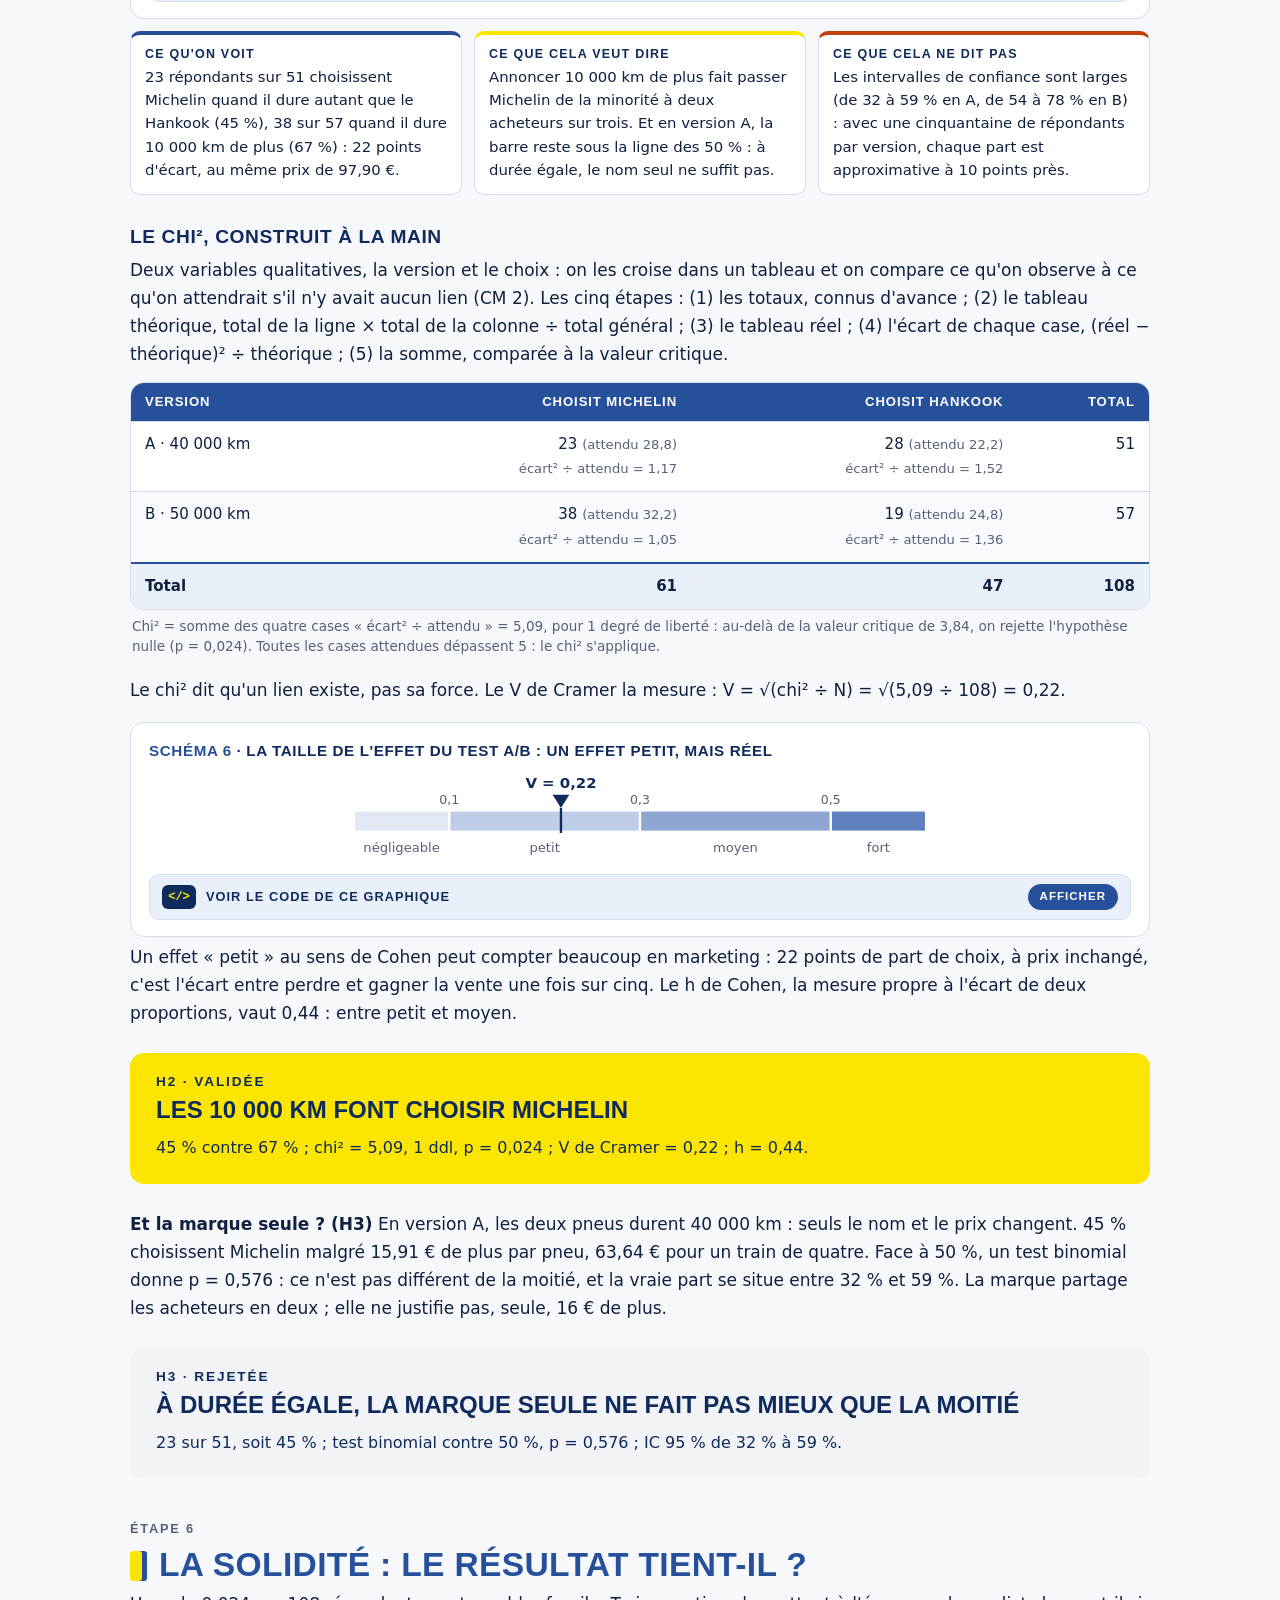
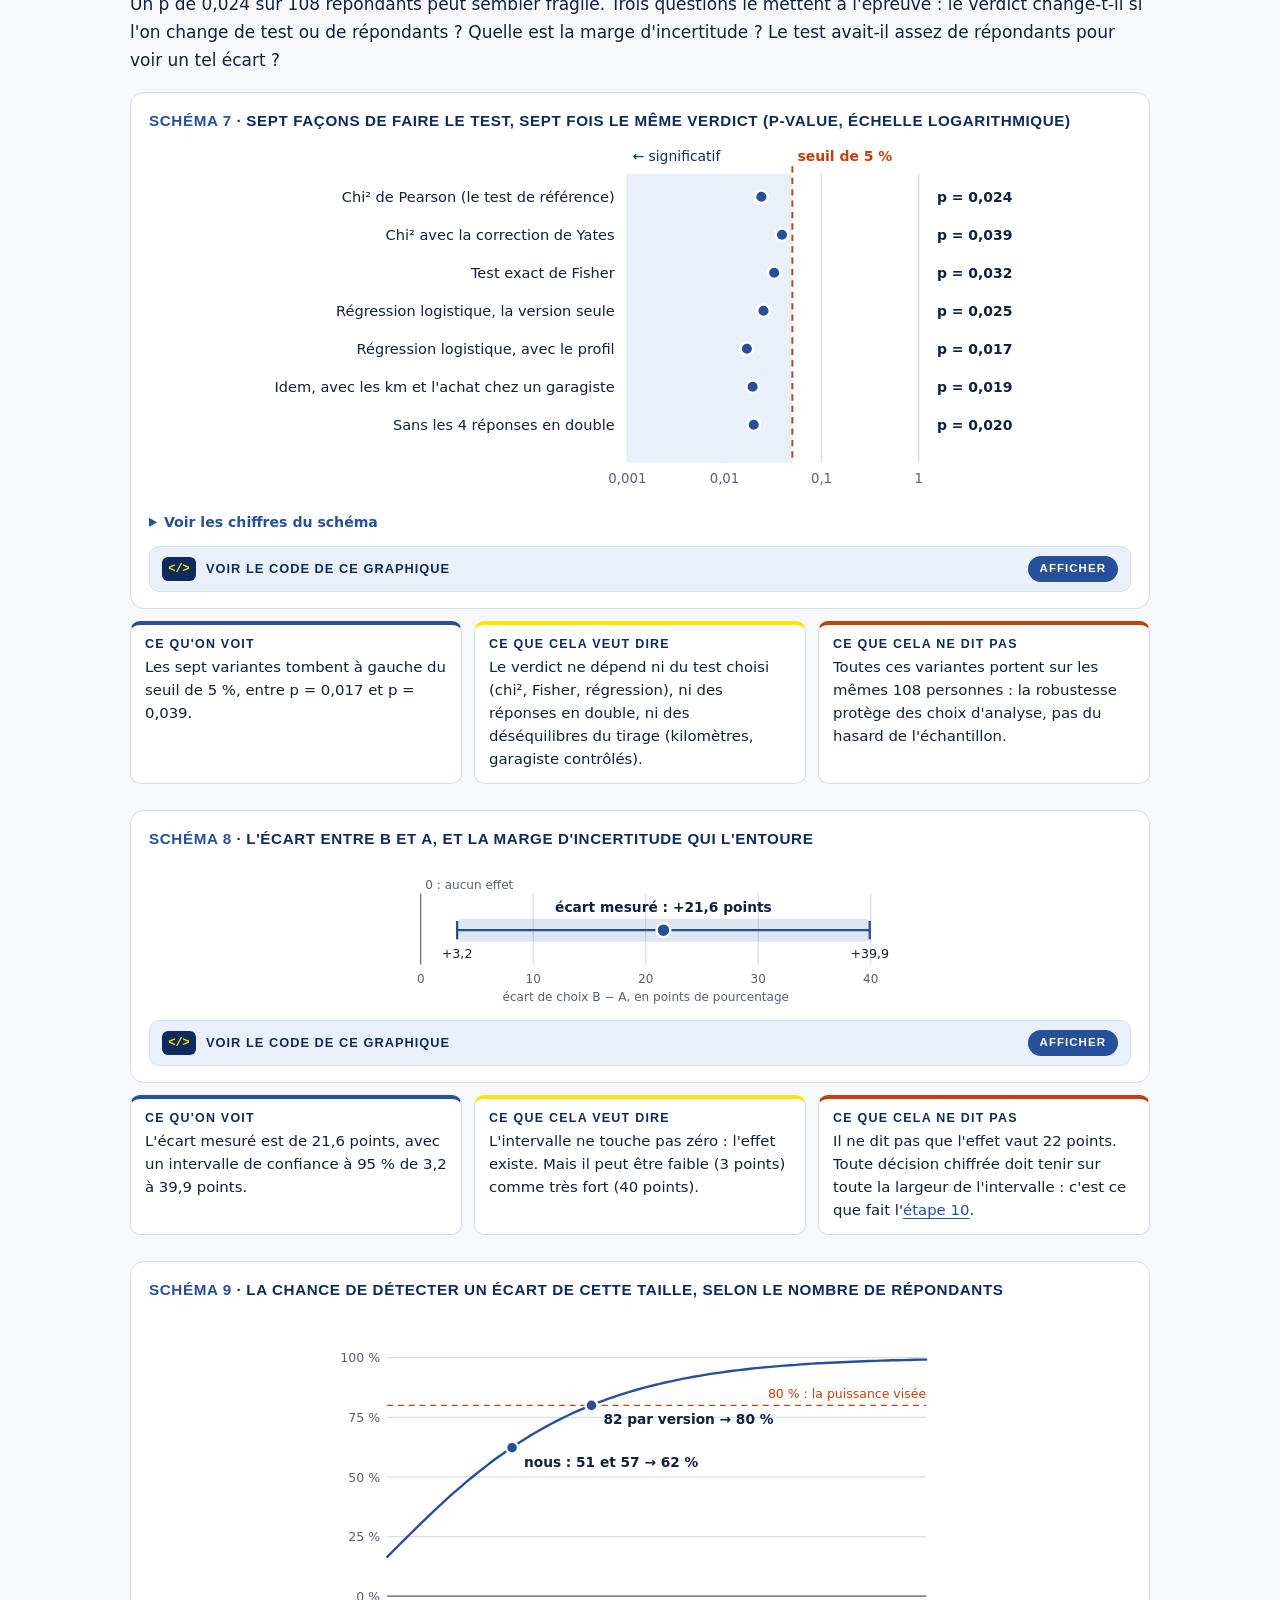
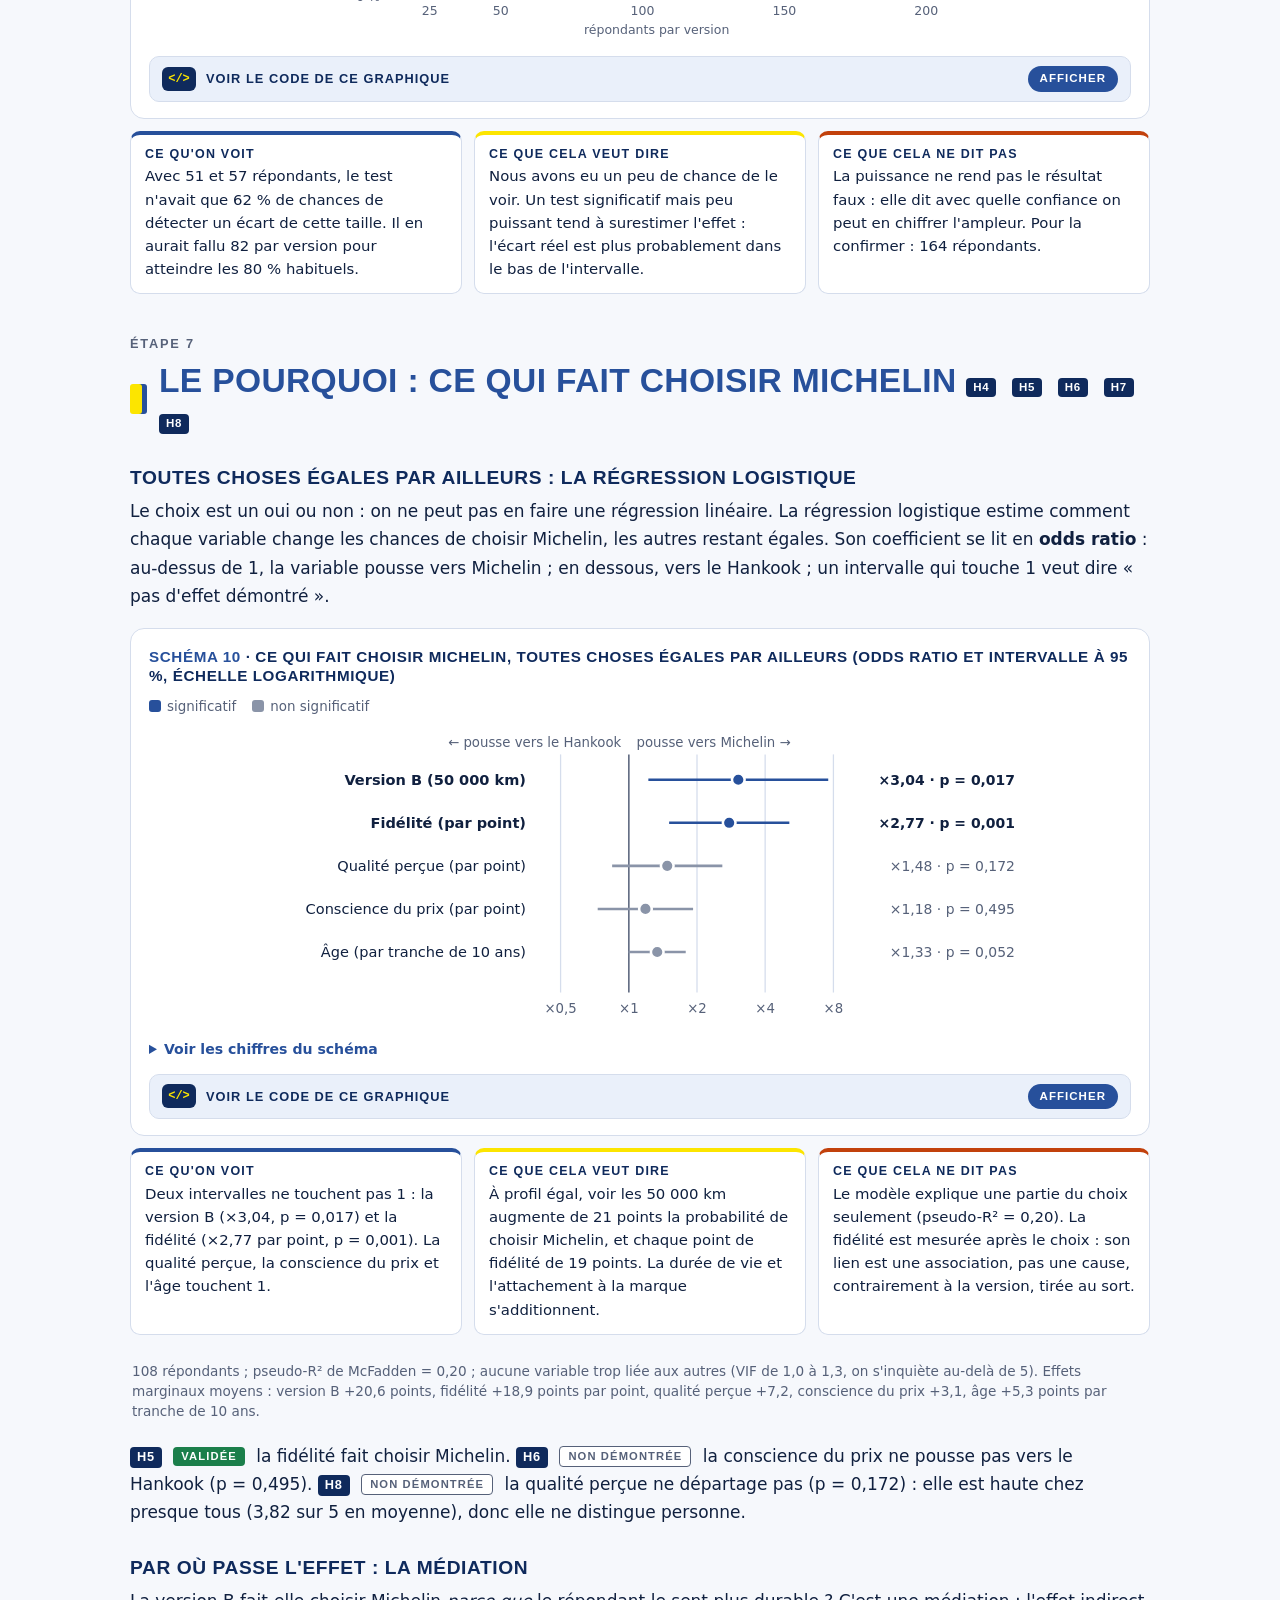
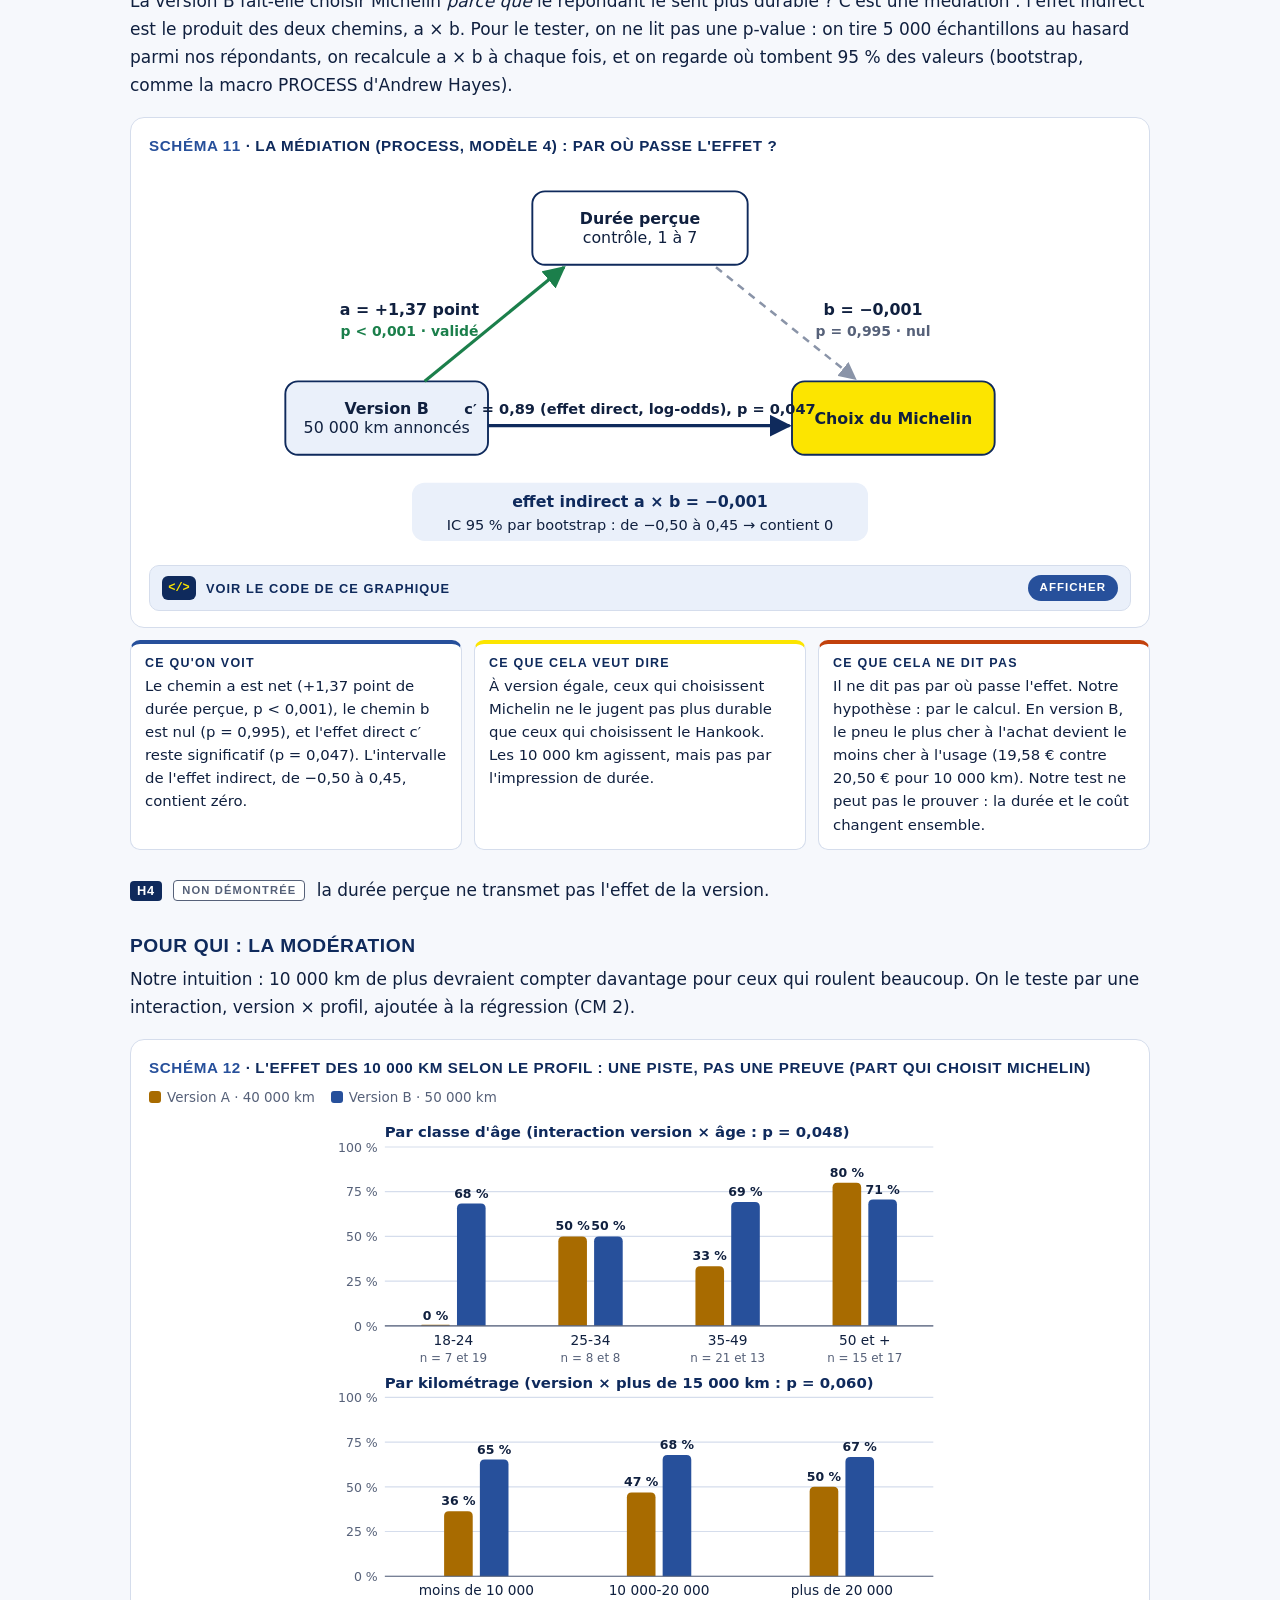
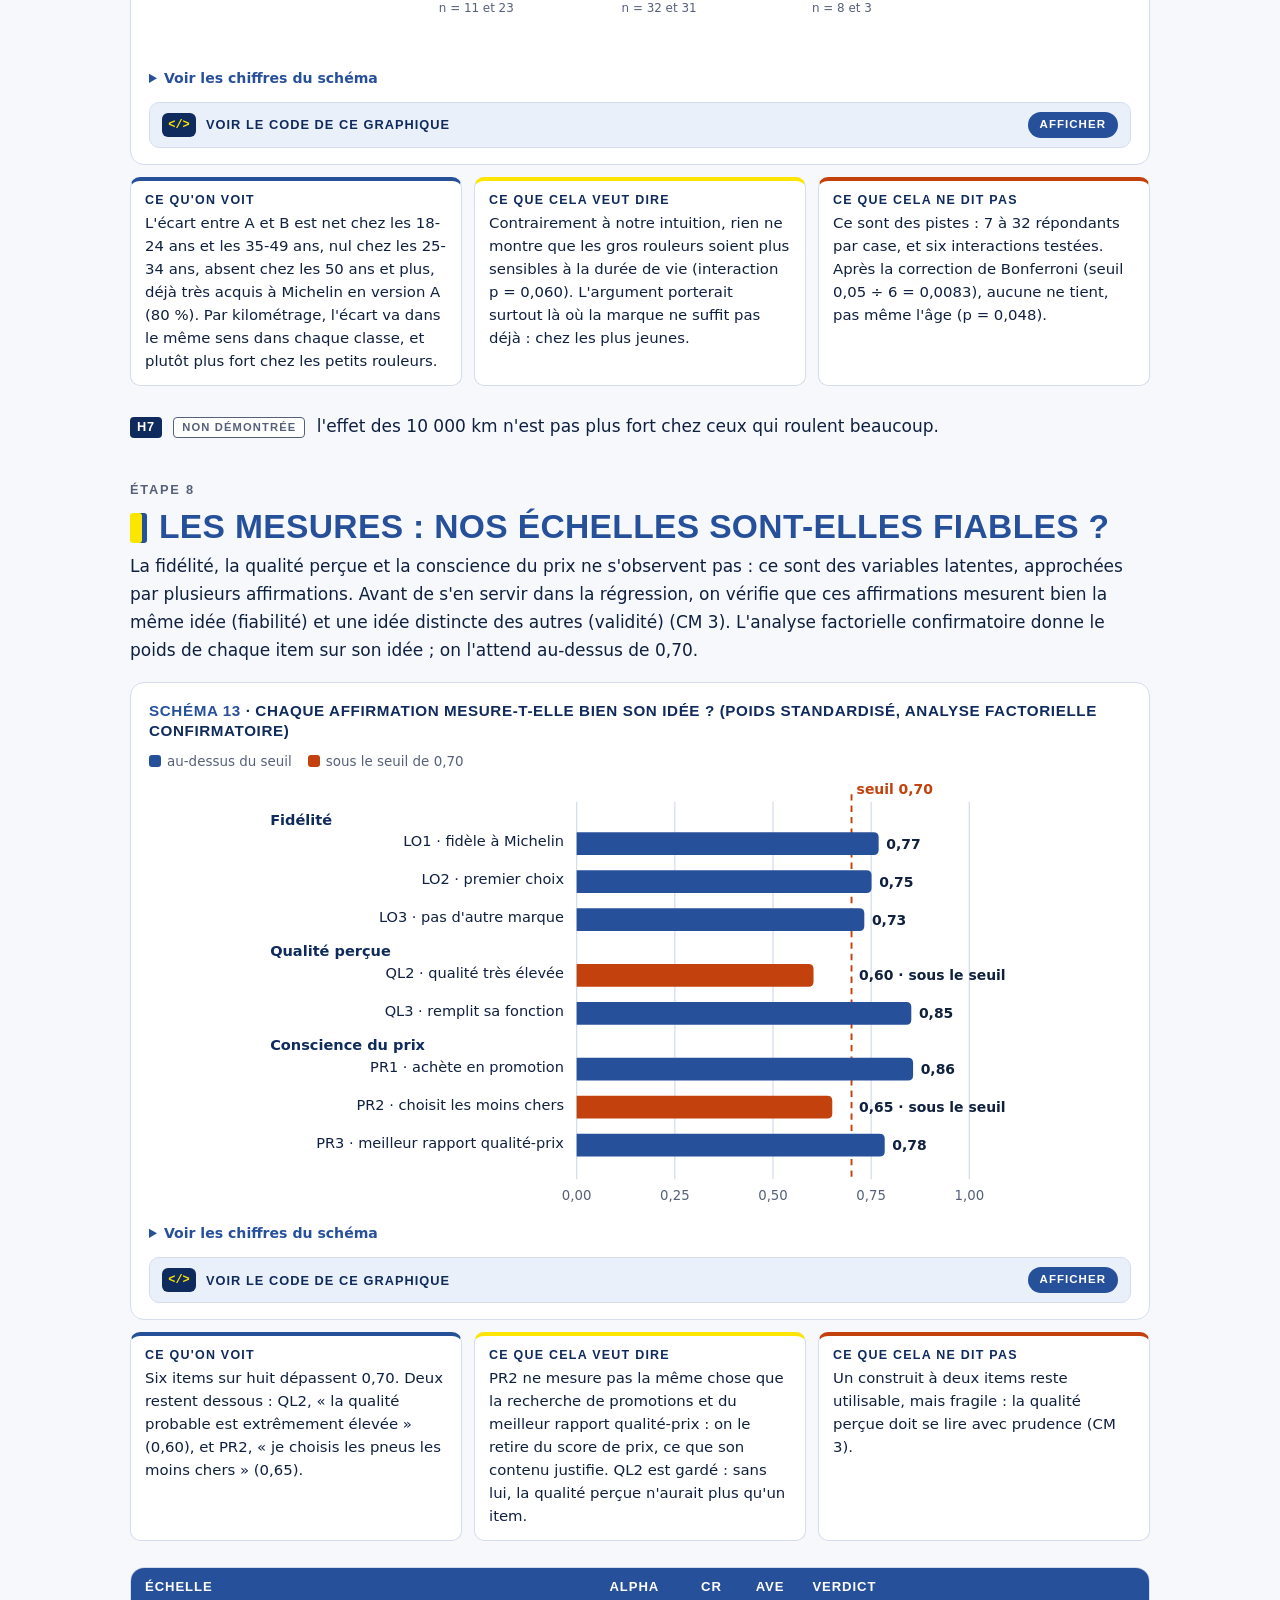
==== commit f9c16b6e: "Chaque graphique a son bandeau « Voir le code de ce graphique » ; onglets renumérotés (4 · Test A/B," ====
--- a/client.html
+++ b/client.html
@@ -3,7 +3,7 @@
 <head>
 <meta charset="utf-8">
 <meta name="viewport" content="width=device-width, initial-scale=1">
-<title>3 bis · L'analyse du test A/B — Michelin CrossClimate 3</title>
+<title>4 · L'analyse du test A/B — Michelin CrossClimate 3</title>
 <meta name="description" content="Quel prix pour le pneu 4 saisons de Michelin ? L'analyse pas à pas du test A/B Hankook contre Michelin : hypothèses, données, tests, schémas expliqués et décision. 108 répondants.">
 <link rel="icon" href="data:image/svg+xml,%3Csvg viewBox='0 0 40 40' aria-hidden='true'%3E%3Ccircle cx='20' cy='20' r='18' fill='%23FCE500'/%3E%3Ccircle cx='20' cy='20' r='18' fill='none' stroke='%230F2A5C' stroke-width='3' stroke-dasharray='5 3.4'/%3E%3Ccircle cx='20' cy='20' r='10' fill='%2327509B'/%3E%3Ccircle cx='20' cy='20' r='3.4' fill='%23FCE500'/%3E%3C/svg%3E">
 <link rel="stylesheet" href="style.css">
@@ -21,10 +21,10 @@
 <body>
 <header class="haut"><div class="wrap">
 <a class="marque" href="index.html"><svg viewBox="0 0 40 40" aria-hidden="true"><circle cx="20" cy="20" r="18" fill="#FCE500"/><circle cx="20" cy="20" r="18" fill="none" stroke="#0F2A5C" stroke-width="3" stroke-dasharray="5 3.4"/><circle cx="20" cy="20" r="10" fill="#27509B"/><circle cx="20" cy="20" r="3.4" fill="#FCE500"/></svg><span>Michelin<small>CrossClimate 3 · dossier de prix</small></span></a>
-<nav aria-label="Navigation principale"><a href="index.html">1 · Le marché</a><a href="comptes.html">2 · Comptes</a><a href="prix-psychologique.html">3 · Prix psychologique</a><a href="client.html" aria-current="page">3 bis · Test A/B</a><a href="proposition.html">4 · Proposition</a><a href="synthese.html">Synthèse</a><a href="sources.html">Sources</a></nav>
+<nav aria-label="Navigation principale"><a href="index.html">1 · Le marché</a><a href="comptes.html">2 · Comptes</a><a href="prix-psychologique.html">3 · Prix psychologique</a><a href="client.html" aria-current="page">4 · Test A/B</a><a href="proposition.html">5 · Proposition</a><a href="synthese.html">Synthèse</a><a href="sources.html">Sources</a></nav>
 </div></header>
 <section class="hero"><div class="wrap">
-<span class="kicker">Partie 3 bis · L'analyse, pas à pas · 108 répondants</span>
+<span class="kicker">Partie 4 · L'analyse, pas à pas · 108 répondants</span>
 <h1>De l'hypothèse <em>à la preuve</em></h1>
 <p class="chapo">Face au Hankook à 81,99 €, le Michelin à 97,90 € est choisi par 45 % des répondants quand il dure autant, et par 67 % quand il dure 10 000 km de plus. Cette page refait tout le chemin : les hypothèses, les données, chaque test, ce qu'il prouve et ce qu'il ne prouve pas, puis la décision.</p>
 </div></section>
@@ -65,7 +65,80 @@
 <h2 id="hypotheses">Les hypothèses, posées avant de regarder les données</h2>
 <p>Un test part d'une hypothèse nulle, H0 : aucune différence, aucun lien. On ne prouve jamais l'hypothèse alternative ; on regarde si les données s'éloignent assez de H0 pour la rejeter, au seuil de 5 % (CM 2). Nous avons écrit huit hypothèses avant d'ouvrir les réponses. Le schéma 1 les place sur un même modèle : chaque flèche est une hypothèse.</p>
 <!-- schema:modele -->
-<figure class="fig large"><figcaption><b>Schéma 1</b> · le modèle de nos hypothèses, avant le test</figcaption><svg viewBox="0 0 620 392" role="img" aria-labelledby="mod1-t mod1-d"><title id="mod1-t">Le modèle de nos hypothèses</title><desc id="mod1-d">Schéma des hypothèses : la version B agit sur la durée perçue (H1) et sur le choix du Michelin (H2) ; la durée perçue transmet l&#x27;effet (H4) ; la fidélité (H5), la qualité perçue (H8) et la conscience du prix (H6) agissent sur le choix ; le kilométrage modifie l&#x27;effet de la version (H7) ; H3 : en version A, plus de la moitié choisit Michelin.</desc><defs><marker id="mod1-0" viewBox="0 0 10 10" refX="9" refY="5" markerWidth="7" markerHeight="7" orient="auto-start-reverse"><path d="M0,0 L10,5 L0,10 z" fill="#0F2A5C"/></marker><marker id="mod1-1" viewBox="0 0 10 10" refX="9" refY="5" markerWidth="7" markerHeight="7" orient="auto-start-reverse"><path d="M0,0 L10,5 L0,10 z" fill="#1B7F4B"/></marker><marker id="mod1-2" viewBox="0 0 10 10" refX="9" refY="5" markerWidth="7" markerHeight="7" orient="auto-start-reverse"><path d="M0,0 L10,5 L0,10 z" fill="#8A94A8"/></marker></defs><rect x="20" y="150" width="150" height="64" rx="10" fill="#EAF0FA" stroke="#0F2A5C" stroke-width="1.5"/><text x="95.0" y="170.9" font-size="12.5" fill="#10203F" text-anchor="middle" font-weight="700">Version B</text><text x="95.0" y="186.4" font-size="12.5" fill="#10203F" text-anchor="middle">Michelin annoncé</text><text x="95.0" y="201.9" font-size="12.5" fill="#10203F" text-anchor="middle">à 50 000 km</text><rect x="225" y="24" width="170" height="56" rx="10" fill="#fff" stroke="#0F2A5C" stroke-width="1.5"/><text x="310.0" y="48.6" font-size="12.5" fill="#10203F" text-anchor="middle" font-weight="700">Durée perçue</text><text x="310.0" y="64.1" font-size="12.5" fill="#10203F" text-anchor="middle">question de contrôle, 1 à 7</text><rect x="470" y="24" width="130" height="56" rx="10" fill="#fff" stroke="#0F2A5C" stroke-width="1.5"/><text x="535.0" y="41.5" font-size="11.5" fill="#10203F" text-anchor="middle" font-weight="700">Marque seule</text><text x="535.0" y="56.0" font-size="11.5" fill="#10203F" text-anchor="middle">version A : plus</text><text x="535.0" y="70.5" font-size="11.5" fill="#10203F" text-anchor="middle">de 50 % ?</text><rect x="450" y="150" width="150" height="64" rx="10" fill="#FCE500" stroke="#0F2A5C" stroke-width="1.5"/><text x="525.0" y="170.9" font-size="12.5" fill="#10203F" text-anchor="middle" font-weight="700">Choix du Michelin</text><text x="525.0" y="186.4" font-size="12.5" fill="#10203F" text-anchor="middle">à 97,90 € plutôt que</text><text x="525.0" y="201.9" font-size="12.5" fill="#10203F" text-anchor="middle">le Hankook à 81,99 €</text><rect x="200" y="210" width="130" height="38" rx="10" fill="#fff" stroke="#0F2A5C" stroke-width="1.5"/><text x="265.0" y="233.2" font-size="12" fill="#10203F" text-anchor="middle" font-weight="700">Kilométrage annuel</text><rect x="225" y="330" width="115" height="50" rx="10" fill="#fff" stroke="#0F2A5C" stroke-width="1.5"/><text x="282.5" y="351.6" font-size="12.5" fill="#10203F" text-anchor="middle" font-weight="700">Fidélité</text><text x="282.5" y="367.1" font-size="12.5" fill="#10203F" text-anchor="middle">à Michelin</text><rect x="352" y="330" width="115" height="50" rx="10" fill="#fff" stroke="#0F2A5C" stroke-width="1.5"/><text x="409.5" y="351.6" font-size="12.5" fill="#10203F" text-anchor="middle" font-weight="700">Qualité</text><text x="409.5" y="367.1" font-size="12.5" fill="#10203F" text-anchor="middle">perçue</text><rect x="479" y="330" width="121" height="50" rx="10" fill="#fff" stroke="#0F2A5C" stroke-width="1.5"/><text x="539.5" y="351.6" font-size="12.5" fill="#10203F" text-anchor="middle" font-weight="700">Conscience</text><text x="539.5" y="367.1" font-size="12.5" fill="#10203F" text-anchor="middle">du prix</text><line x1="170.0" y1="168.0" x2="225.0" y2="72.0" stroke="#0F2A5C" stroke-width="2" marker-end="url(#mod1-0)"/><line x1="395.0" y1="72.0" x2="465.0" y2="148.0" stroke="#0F2A5C" stroke-width="2" marker-end="url(#mod1-0)"/><line x1="170.0" y1="182.0" x2="448.0" y2="182.0" stroke="#0F2A5C" stroke-width="3" marker-end="url(#mod1-0)"/><line x1="560.0" y1="80.0" x2="560.0" y2="148.0" stroke="#0F2A5C" stroke-width="2" marker-end="url(#mod1-0)"/><line x1="265.0" y1="210.0" x2="265.0" y2="186.0" stroke="#0F2A5C" stroke-width="2" marker-end="url(#mod1-0)"/><line x1="282.0" y1="330.0" x2="470.0" y2="216.0" stroke="#0F2A5C" stroke-width="2" marker-end="url(#mod1-0)"/><line x1="410.0" y1="330.0" x2="505.0" y2="216.0" stroke="#0F2A5C" stroke-width="2" marker-end="url(#mod1-0)"/><line x1="545.0" y1="330.0" x2="545.0" y2="216.0" stroke="#0F2A5C" stroke-width="2" marker-end="url(#mod1-0)"/><rect x="184.7" y="111.0" width="24.6" height="18" rx="9" fill="#fff" stroke="#0F2A5C" stroke-width="1"/><text x="197.0" y="124.0" font-size="11" fill="#0F2A5C" text-anchor="middle" font-weight="700">H1</text><rect x="417.7" y="101.0" width="24.6" height="18" rx="9" fill="#fff" stroke="#0F2A5C" stroke-width="1"/><text x="430.0" y="114.0" font-size="11" fill="#0F2A5C" text-anchor="middle" font-weight="700">H4</text><rect x="309.3" y="173.0" width="125.4" height="18" rx="9" fill="#fff" stroke="#0F2A5C" stroke-width="1"/><text x="372.0" y="186.0" font-size="11" fill="#0F2A5C" text-anchor="middle" font-weight="700">H2 · l&#x27;effet testé</text><rect x="547.7" y="105.0" width="24.6" height="18" rx="9" fill="#fff" stroke="#0F2A5C" stroke-width="1"/><text x="560.0" y="118.0" font-size="11" fill="#0F2A5C" text-anchor="middle" font-weight="700">H3</text><rect x="273.0" y="194.0" width="24.6" height="18" rx="9" fill="#fff" stroke="#0F2A5C" stroke-width="1"/><text x="285.3" y="207.0" font-size="11" fill="#0F2A5C" text-anchor="middle" font-weight="700">H7</text><rect x="344.7" y="275.0" width="24.6" height="18" rx="9" fill="#fff" stroke="#0F2A5C" stroke-width="1"/><text x="357.0" y="288.0" font-size="11" fill="#0F2A5C" text-anchor="middle" font-weight="700">H5</text><rect x="459.7" y="247.0" width="24.6" height="18" rx="9" fill="#fff" stroke="#0F2A5C" stroke-width="1"/><text x="472.0" y="260.0" font-size="11" fill="#0F2A5C" text-anchor="middle" font-weight="700">H8</text><rect x="520.1" y="291.0" width="49.8" height="18" rx="9" fill="#fff" stroke="#0F2A5C" stroke-width="1"/><text x="545.0" y="304.0" font-size="11" fill="#0F2A5C" text-anchor="middle" font-weight="700">H6 (−)</text></svg></figure>
+<figure class="fig large"><figcaption><b>Schéma 1</b> · le modèle de nos hypothèses, avant le test</figcaption><svg viewBox="0 0 620 392" role="img" aria-labelledby="mod1-t mod1-d"><title id="mod1-t">Le modèle de nos hypothèses</title><desc id="mod1-d">Schéma des hypothèses : la version B agit sur la durée perçue (H1) et sur le choix du Michelin (H2) ; la durée perçue transmet l&#x27;effet (H4) ; la fidélité (H5), la qualité perçue (H8) et la conscience du prix (H6) agissent sur le choix ; le kilométrage modifie l&#x27;effet de la version (H7) ; H3 : en version A, plus de la moitié choisit Michelin.</desc><defs><marker id="mod1-0" viewBox="0 0 10 10" refX="9" refY="5" markerWidth="7" markerHeight="7" orient="auto-start-reverse"><path d="M0,0 L10,5 L0,10 z" fill="#0F2A5C"/></marker><marker id="mod1-1" viewBox="0 0 10 10" refX="9" refY="5" markerWidth="7" markerHeight="7" orient="auto-start-reverse"><path d="M0,0 L10,5 L0,10 z" fill="#1B7F4B"/></marker><marker id="mod1-2" viewBox="0 0 10 10" refX="9" refY="5" markerWidth="7" markerHeight="7" orient="auto-start-reverse"><path d="M0,0 L10,5 L0,10 z" fill="#8A94A8"/></marker></defs><rect x="20" y="150" width="150" height="64" rx="10" fill="#EAF0FA" stroke="#0F2A5C" stroke-width="1.5"/><text x="95.0" y="170.9" font-size="12.5" fill="#10203F" text-anchor="middle" font-weight="700">Version B</text><text x="95.0" y="186.4" font-size="12.5" fill="#10203F" text-anchor="middle">Michelin annoncé</text><text x="95.0" y="201.9" font-size="12.5" fill="#10203F" text-anchor="middle">à 50 000 km</text><rect x="225" y="24" width="170" height="56" rx="10" fill="#fff" stroke="#0F2A5C" stroke-width="1.5"/><text x="310.0" y="48.6" font-size="12.5" fill="#10203F" text-anchor="middle" font-weight="700">Durée perçue</text><text x="310.0" y="64.1" font-size="12.5" fill="#10203F" text-anchor="middle">question de contrôle, 1 à 7</text><rect x="470" y="24" width="130" height="56" rx="10" fill="#fff" stroke="#0F2A5C" stroke-width="1.5"/><text x="535.0" y="41.5" font-size="11.5" fill="#10203F" text-anchor="middle" font-weight="700">Marque seule</text><text x="535.0" y="56.0" font-size="11.5" fill="#10203F" text-anchor="middle">version A : plus</text><text x="535.0" y="70.5" font-size="11.5" fill="#10203F" text-anchor="middle">de 50 % ?</text><rect x="450" y="150" width="150" height="64" rx="10" fill="#FCE500" stroke="#0F2A5C" stroke-width="1.5"/><text x="525.0" y="170.9" font-size="12.5" fill="#10203F" text-anchor="middle" font-weight="700">Choix du Michelin</text><text x="525.0" y="186.4" font-size="12.5" fill="#10203F" text-anchor="middle">à 97,90 € plutôt que</text><text x="525.0" y="201.9" font-size="12.5" fill="#10203F" text-anchor="middle">le Hankook à 81,99 €</text><rect x="200" y="210" width="130" height="38" rx="10" fill="#fff" stroke="#0F2A5C" stroke-width="1.5"/><text x="265.0" y="233.2" font-size="12" fill="#10203F" text-anchor="middle" font-weight="700">Kilométrage annuel</text><rect x="225" y="330" width="115" height="50" rx="10" fill="#fff" stroke="#0F2A5C" stroke-width="1.5"/><text x="282.5" y="351.6" font-size="12.5" fill="#10203F" text-anchor="middle" font-weight="700">Fidélité</text><text x="282.5" y="367.1" font-size="12.5" fill="#10203F" text-anchor="middle">à Michelin</text><rect x="352" y="330" width="115" height="50" rx="10" fill="#fff" stroke="#0F2A5C" stroke-width="1.5"/><text x="409.5" y="351.6" font-size="12.5" fill="#10203F" text-anchor="middle" font-weight="700">Qualité</text><text x="409.5" y="367.1" font-size="12.5" fill="#10203F" text-anchor="middle">perçue</text><rect x="479" y="330" width="121" height="50" rx="10" fill="#fff" stroke="#0F2A5C" stroke-width="1.5"/><text x="539.5" y="351.6" font-size="12.5" fill="#10203F" text-anchor="middle" font-weight="700">Conscience</text><text x="539.5" y="367.1" font-size="12.5" fill="#10203F" text-anchor="middle">du prix</text><line x1="170.0" y1="168.0" x2="225.0" y2="72.0" stroke="#0F2A5C" stroke-width="2" marker-end="url(#mod1-0)"/><line x1="395.0" y1="72.0" x2="465.0" y2="148.0" stroke="#0F2A5C" stroke-width="2" marker-end="url(#mod1-0)"/><line x1="170.0" y1="182.0" x2="448.0" y2="182.0" stroke="#0F2A5C" stroke-width="3" marker-end="url(#mod1-0)"/><line x1="560.0" y1="80.0" x2="560.0" y2="148.0" stroke="#0F2A5C" stroke-width="2" marker-end="url(#mod1-0)"/><line x1="265.0" y1="210.0" x2="265.0" y2="186.0" stroke="#0F2A5C" stroke-width="2" marker-end="url(#mod1-0)"/><line x1="282.0" y1="330.0" x2="470.0" y2="216.0" stroke="#0F2A5C" stroke-width="2" marker-end="url(#mod1-0)"/><line x1="410.0" y1="330.0" x2="505.0" y2="216.0" stroke="#0F2A5C" stroke-width="2" marker-end="url(#mod1-0)"/><line x1="545.0" y1="330.0" x2="545.0" y2="216.0" stroke="#0F2A5C" stroke-width="2" marker-end="url(#mod1-0)"/><rect x="184.7" y="111.0" width="24.6" height="18" rx="9" fill="#fff" stroke="#0F2A5C" stroke-width="1"/><text x="197.0" y="124.0" font-size="11" fill="#0F2A5C" text-anchor="middle" font-weight="700">H1</text><rect x="417.7" y="101.0" width="24.6" height="18" rx="9" fill="#fff" stroke="#0F2A5C" stroke-width="1"/><text x="430.0" y="114.0" font-size="11" fill="#0F2A5C" text-anchor="middle" font-weight="700">H4</text><rect x="309.3" y="173.0" width="125.4" height="18" rx="9" fill="#fff" stroke="#0F2A5C" stroke-width="1"/><text x="372.0" y="186.0" font-size="11" fill="#0F2A5C" text-anchor="middle" font-weight="700">H2 · l&#x27;effet testé</text><rect x="547.7" y="105.0" width="24.6" height="18" rx="9" fill="#fff" stroke="#0F2A5C" stroke-width="1"/><text x="560.0" y="118.0" font-size="11" fill="#0F2A5C" text-anchor="middle" font-weight="700">H3</text><rect x="273.0" y="194.0" width="24.6" height="18" rx="9" fill="#fff" stroke="#0F2A5C" stroke-width="1"/><text x="285.3" y="207.0" font-size="11" fill="#0F2A5C" text-anchor="middle" font-weight="700">H7</text><rect x="344.7" y="275.0" width="24.6" height="18" rx="9" fill="#fff" stroke="#0F2A5C" stroke-width="1"/><text x="357.0" y="288.0" font-size="11" fill="#0F2A5C" text-anchor="middle" font-weight="700">H5</text><rect x="459.7" y="247.0" width="24.6" height="18" rx="9" fill="#fff" stroke="#0F2A5C" stroke-width="1"/><text x="472.0" y="260.0" font-size="11" fill="#0F2A5C" text-anchor="middle" font-weight="700">H8</text><rect x="520.1" y="291.0" width="49.8" height="18" rx="9" fill="#fff" stroke="#0F2A5C" stroke-width="1"/><text x="545.0" y="304.0" font-size="11" fill="#0F2A5C" text-anchor="middle" font-weight="700">H6 (−)</text></svg><details class="code-fig"><summary>Voir le code de ce graphique</summary><p class="note">Python, fichier <a href="annexes/fabriquer_schemas.py">annexes/fabriquer_schemas.py</a> : la fonction qui dessine ce graphique, puis les briques de dessin qu'elle utilise. Les chiffres (parts, tests, intervalles) sont calculés au début du script, à partir des réponses du questionnaire.</p><pre class="code"><code>def modele(nom, apres):
+    &quot;&quot;&quot;Le modèle des hypothèses : avant le test (toutes à vérifier) ou après (validées / non démontrées / rejetée).&quot;&quot;&quot;
+    st = {&quot;H1&quot;: True, &quot;H2&quot;: True, &quot;H3&quot;: False, &quot;H4&quot;: False, &quot;H5&quot;: True, &quot;H6&quot;: False, &quot;H7&quot;: False, &quot;H8&quot;: False}
+    idx = lambda hh: 0 if not apres else (1 if st[hh] else 2)
+    coul = lambda hh: [BLEU_FONCE, OK, NEUTRE][idx(hh)]
+    tir = lambda hh: apres and not st[hh]
+    f = lambda hh: f&quot;{nom}-{idx(hh)}&quot;
+    def etiq(hh, avant):
+        if not apres:
+            return avant
+        return f&quot;{hh} · &quot; + (&quot;validée&quot; if st[hh] else (&quot;rejetée&quot; if hh == &quot;H3&quot; else &quot;non démontrée&quot;))
+    c = [defs_fleches(nom, [BLEU_FONCE, OK, NEUTRE])]
+    c.append(boite(20, 150, 150, 64, [&quot;Version B&quot;, &quot;Michelin annoncé&quot;, &quot;à 50 000 km&quot;], fond=CIEL))
+    c.append(boite(225, 24, 170, 56, [&quot;Durée perçue&quot;, &quot;question de contrôle, 1 à 7&quot;]))
+    c.append(boite(470, 24, 130, 56, [&quot;Marque seule&quot;, &quot;version A : plus&quot;, &quot;de 50 % ?&quot;], taille=11.5,
+                   bord=coul(&quot;H3&quot;), fond=&quot;#fff&quot; if not apres else &quot;#F1F3F6&quot;))
+    c.append(boite(450, 150, 150, 64, [&quot;Choix du Michelin&quot;, &quot;à 97,90 € plutôt que&quot;, &quot;le Hankook à 81,99 €&quot;], fond=JAUNE))
+    c.append(boite(200, 210, 130, 38, [&quot;Kilométrage annuel&quot;], taille=12))
+    c.append(boite(225, 330, 115, 50, [&quot;Fidélité&quot;, &quot;à Michelin&quot;]))
+    c.append(boite(352, 330, 115, 50, [&quot;Qualité&quot;, &quot;perçue&quot;]))
+    c.append(boite(479, 330, 121, 50, [&quot;Conscience&quot;, &quot;du prix&quot;]))
+    fl = [(&quot;H1&quot;, 170, 168, 225, 72, 2), (&quot;H4&quot;, 395, 72, 465, 148, 2), (&quot;H2&quot;, 170, 182, 448, 182, 3), (&quot;H3&quot;, 560, 80, 560, 148, 2),
+          (&quot;H7&quot;, 265, 210, 265, 186, 2), (&quot;H5&quot;, 282, 330, 470, 216, 2), (&quot;H8&quot;, 410, 330, 505, 216, 2), (&quot;H6&quot;, 545, 330, 545, 216, 2)]
+    for hh, x1, y1, x2, y2, ep in fl:
+        c.append(fleche(x1, y1, x2, y2, coul(hh), ep, tirets=tir(hh), id_=f(hh)))
+    for hh, x, y, avant in [(&quot;H1&quot;, 197, 120, &quot;H1&quot;), (&quot;H4&quot;, 430, 110, &quot;H4&quot;), (&quot;H2&quot;, 372, 182, &quot;H2 · l&#x27;effet testé&quot;), (&quot;H3&quot;, 560, 114, &quot;H3&quot;),
+                            (&quot;H7&quot;, 273 + (6.3 * len(etiq(&quot;H7&quot;, &quot;H7&quot;)) + 12) / 2, 203, &quot;H7&quot;), (&quot;H5&quot;, 357, 284, &quot;H5&quot;), (&quot;H8&quot;, 472, 256, &quot;H8&quot;), (&quot;H6&quot;, 545, 300, &quot;H6 (−)&quot;)]:
+        c.append(pastille(x, y, etiq(hh, avant), coul(hh)))
+    titre = &quot;Le modèle de nos hypothèses&quot; if not apres else &quot;Le modèle, une fois les hypothèses testées&quot;
+    desc = (&quot;Schéma des hypothèses : la version B agit sur la durée perçue (H1) et sur le choix du Michelin (H2) ; la durée perçue &quot;
+            &quot;transmet l&#x27;effet (H4) ; la fidélité (H5), la qualité perçue (H8) et la conscience du prix (H6) agissent sur le choix ; &quot;
+            &quot;le kilométrage modifie l&#x27;effet de la version (H7) ; H3 : en version A, plus de la moitié choisit Michelin.&quot;)
+    if apres:
+        desc += &quot; Validées : H1, H2, H5. Rejetée : H3. Non démontrées : H4, H6, H7, H8.&quot;
+    return svg(nom, 620, 392, titre, desc, &quot;&quot;.join(c))
+
+
+def boite(x, y, l, h_, lignes, fond=&quot;#fff&quot;, bord=BLEU_FONCE, texte=ENCRE, taille=12.5, gras_premiere=True):
+    out = [f&#x27;&lt;rect x=&quot;{x}&quot; y=&quot;{y}&quot; width=&quot;{l}&quot; height=&quot;{h_}&quot; rx=&quot;10&quot; fill=&quot;{fond}&quot; stroke=&quot;{bord}&quot; stroke-width=&quot;1.5&quot;/&gt;&#x27;]
+    y0 = y + h_ / 2 - (len(lignes) - 1) * (taille + 3) / 2 + taille * 0.35
+    for i, s in enumerate(lignes):
+        out.append(T(x + l / 2, y0 + i * (taille + 3), s, taille, texte, &quot;middle&quot;, gras=(i == 0 and gras_premiere)))
+    return &quot;&quot;.join(out)
+
+
+def fleche(x1, y1, x2, y2, couleur=BLEU_FONCE, ep=2, tirets=False, id_=&quot;f&quot;):
+    t = &#x27; stroke-dasharray=&quot;6 5&quot;&#x27; if tirets else &quot;&quot;
+    return (f&#x27;&lt;line x1=&quot;{x1:.1f}&quot; y1=&quot;{y1:.1f}&quot; x2=&quot;{x2:.1f}&quot; y2=&quot;{y2:.1f}&quot; stroke=&quot;{couleur}&quot; stroke-width=&quot;{ep}&quot;{t} &#x27;
+            f&#x27;marker-end=&quot;url(#{id_})&quot;/&gt;&#x27;)
+
+
+def defs_fleches(nom, couleurs):
+    return &quot;&lt;defs&gt;&quot; + &quot;&quot;.join(
+        f&#x27;&lt;marker id=&quot;{nom}-{i}&quot; viewBox=&quot;0 0 10 10&quot; refX=&quot;9&quot; refY=&quot;5&quot; markerWidth=&quot;7&quot; markerHeight=&quot;7&quot; orient=&quot;auto-start-reverse&quot;&gt;&#x27;
+        f&#x27;&lt;path d=&quot;M0,0 L10,5 L0,10 z&quot; fill=&quot;{c}&quot;/&gt;&lt;/marker&gt;&#x27; for i, c in enumerate(couleurs)) + &quot;&lt;/defs&gt;&quot;
+
+
+def svg(nom, largeur, hauteur, titre, description, corps):
+    return (f&#x27;&lt;svg viewBox=&quot;0 0 {largeur} {hauteur}&quot; role=&quot;img&quot; aria-labelledby=&quot;{nom}-t {nom}-d&quot;&gt;&#x27;
+            f&#x27;&lt;title id=&quot;{nom}-t&quot;&gt;{escape(titre)}&lt;/title&gt;&lt;desc id=&quot;{nom}-d&quot;&gt;{escape(description)}&lt;/desc&gt;{corps}&lt;/svg&gt;&#x27;)
+
+
+def pastille(x, y, texte_, couleur):
+    &quot;&quot;&quot;Une étiquette sur fond blanc, posée sur une flèche : lisible même quand elle croise un trait.&quot;&quot;&quot;
+    l = 6.3 * len(texte_) + 12
+    return (f&#x27;&lt;rect x=&quot;{x - l / 2:.1f}&quot; y=&quot;{y - 9:.1f}&quot; width=&quot;{l:.1f}&quot; height=&quot;18&quot; rx=&quot;9&quot; fill=&quot;#fff&quot; stroke=&quot;{couleur}&quot; stroke-width=&quot;1&quot;/&gt;&#x27;
+            + T(x, y + 4, texte_, 11, couleur, &quot;middle&quot;, gras=True))
+
+
+def T(x, y, s, taille=12, couleur=ENCRE, ancre=&quot;start&quot;, gras=False, classe=&quot;&quot;):
+    g = &#x27; font-weight=&quot;700&quot;&#x27; if gras else &quot;&quot;
+    c = f&#x27; class=&quot;{classe}&quot;&#x27; if classe else &quot;&quot;
+    return f&#x27;&lt;text x=&quot;{x:.1f}&quot; y=&quot;{y:.1f}&quot; font-size=&quot;{taille}&quot; fill=&quot;{couleur}&quot; text-anchor=&quot;{ancre}&quot;{g}{c}&gt;{escape(s)}&lt;/text&gt;&#x27;
+</code></pre></details></figure>
 <!-- /schema:modele -->
 <div class="lire">
 <div><b>Ce qu'on voit</b>Au centre, la flèche épaisse H2 : l'effet testé, de la version B vers le choix du Michelin. Autour, ce qui pourrait l'expliquer (H1, H4), le modifier (H7) ou peser sur le choix pour d'autres raisons (H5, H6, H8).</div>
@@ -97,7 +170,71 @@
 <p><b>Le nettoyage.</b> L'export des réponses exploitables du serveur exclut déjà les essais, les moins de 18 ans et les personnes sans voiture. Le script de nettoyage du cours a ensuite cherché les doublons d'identifiant : aucun. En comparant le contenu, nous avons trouvé quatre paires de réponses identiques en tout point, probablement des personnes qui ont répondu deux fois. Nous les gardons, et nous montrons à l'<a href="#solidite">étape 6</a> que le résultat ne change pas sans elles.</p>
 <p><b>Le tirage au sort a-t-il marché ?</b> Avant de comparer les choix, on compare les profils : le hasard doit avoir rendu les deux groupes semblables (CM 3).</p>
 <!-- schema:tirage -->
-<figure class="fig"><figcaption><b>Schéma 2</b> · le tirage au sort a-t-il donné deux groupes semblables ? (en % de chaque version)</figcaption><div class="leg"><span style="--c:#A86B00">Version A · Michelin 40 000 km (n = 51)</span><span style="--c:#27509B">Version B · Michelin 50 000 km (n = 57)</span></div><svg viewBox="0 0 520 454" role="img" aria-labelledby="tir-t tir-d"><title id="tir-t">Profil des deux groupes</title><desc id="tir-d">Part de chaque classe d&#x27;âge et de kilométrage dans les versions A et B.</desc><text x="46.0" y="18.0" font-size="12.5" fill="#0F2A5C" text-anchor="start" font-weight="700">Classe d&#x27;âge (chi², p = 0,065 : pas de différence)</text><line x1="46.0" y1="176.0" x2="506.0" y2="176.0" stroke="#D5DDEC" stroke-width="1"/><text x="40.0" y="180.0" font-size="10.5" fill="#566179" text-anchor="end">0 %</text><line x1="46.0" y1="138.5" x2="506.0" y2="138.5" stroke="#D5DDEC" stroke-width="1"/><text x="40.0" y="142.5" font-size="10.5" fill="#566179" text-anchor="end">20 %</text><line x1="46.0" y1="101.0" x2="506.0" y2="101.0" stroke="#D5DDEC" stroke-width="1"/><text x="40.0" y="105.0" font-size="10.5" fill="#566179" text-anchor="end">40 %</text><line x1="46.0" y1="63.5" x2="506.0" y2="63.5" stroke="#D5DDEC" stroke-width="1"/><text x="40.0" y="67.5" font-size="10.5" fill="#566179" text-anchor="end">60 %</text><line x1="46.0" y1="26.0" x2="506.0" y2="26.0" stroke="#D5DDEC" stroke-width="1"/><text x="40.0" y="30.0" font-size="10.5" fill="#566179" text-anchor="end">80 %</text><path d="M76.5,176.0 V154.3 Q76.5,150.3 80.5,150.3 H96.5 Q100.5,150.3 100.5,154.3 V176.0 Z" fill="#A86B00" tabindex="0"><title>Version A · 18-24 : 14 %</title></path><text x="88.5" y="145.3" font-size="10.5" fill="#10203F" text-anchor="middle" font-weight="700">14 %</text><path d="M106.5,176.0 V117.5 Q106.5,113.5 110.5,113.5 H126.5 Q130.5,113.5 130.5,117.5 V176.0 Z" fill="#27509B" tabindex="0"><title>Version B · 18-24 : 33 %</title></path><text x="118.5" y="108.5" font-size="10.5" fill="#10203F" text-anchor="middle" font-weight="700">33 %</text><text x="103.5" y="192.0" font-size="11.5" fill="#10203F" text-anchor="middle">18-24</text><path d="M191.5,176.0 V150.6 Q191.5,146.6 195.5,146.6 H211.5 Q215.5,146.6 215.5,150.6 V176.0 Z" fill="#A86B00" tabindex="0"><title>Version A · 25-34 : 16 %</title></path><text x="203.5" y="141.6" font-size="10.5" fill="#10203F" text-anchor="middle" font-weight="700">16 %</text><path d="M221.5,176.0 V153.7 Q221.5,149.7 225.5,149.7 H241.5 Q245.5,149.7 245.5,153.7 V176.0 Z" fill="#27509B" tabindex="0"><title>Version B · 25-34 : 14 %</title></path><text x="233.5" y="144.7" font-size="10.5" fill="#10203F" text-anchor="middle" font-weight="700">14 %</text><text x="218.5" y="192.0" font-size="11.5" fill="#10203F" text-anchor="middle">25-34</text><path d="M306.5,176.0 V102.8 Q306.5,98.8 310.5,98.8 H326.5 Q330.5,98.8 330.5,102.8 V176.0 Z" fill="#A86B00" tabindex="0"><title>Version A · 35-49 : 41 %</title></path><text x="318.5" y="93.8" font-size="10.5" fill="#10203F" text-anchor="middle" font-weight="700">41 %</text><path d="M336.5,176.0 V137.2 Q336.5,133.2 340.5,133.2 H356.5 Q360.5,133.2 360.5,137.2 V176.0 Z" fill="#27509B" tabindex="0"><title>Version B · 35-49 : 23 %</title></path><text x="348.5" y="128.2" font-size="10.5" fill="#10203F" text-anchor="middle" font-weight="700">23 %</text><text x="333.5" y="192.0" font-size="11.5" fill="#10203F" text-anchor="middle">35-49</text><path d="M421.5,176.0 V124.9 Q421.5,120.9 425.5,120.9 H441.5 Q445.5,120.9 445.5,124.9 V176.0 Z" fill="#A86B00" tabindex="0"><title>Version A · 50 et + : 29 %</title></path><text x="433.5" y="115.9" font-size="10.5" fill="#10203F" text-anchor="middle" font-weight="700">29 %</text><path d="M451.5,176.0 V124.1 Q451.5,120.1 455.5,120.1 H471.5 Q475.5,120.1 475.5,124.1 V176.0 Z" fill="#27509B" tabindex="0"><title>Version B · 50 et + : 30 %</title></path><text x="463.5" y="115.1" font-size="10.5" fill="#10203F" text-anchor="middle" font-weight="700">30 %</text><text x="448.5" y="192.0" font-size="11.5" fill="#10203F" text-anchor="middle">50 et +</text><line x1="46.0" y1="176.0" x2="506.0" y2="176.0" stroke="#566179" stroke-width="1"/><text x="46.0" y="228.0" font-size="12.5" fill="#0F2A5C" text-anchor="start" font-weight="700">Kilomètres par an (chi², p = 0,045 : différence)</text><line x1="46.0" y1="386.0" x2="506.0" y2="386.0" stroke="#D5DDEC" stroke-width="1"/><text x="40.0" y="390.0" font-size="10.5" fill="#566179" text-anchor="end">0 %</text><line x1="46.0" y1="348.5" x2="506.0" y2="348.5" stroke="#D5DDEC" stroke-width="1"/><text x="40.0" y="352.5" font-size="10.5" fill="#566179" text-anchor="end">20 %</text><line x1="46.0" y1="311.0" x2="506.0" y2="311.0" stroke="#D5DDEC" stroke-width="1"/><text x="40.0" y="315.0" font-size="10.5" fill="#566179" text-anchor="end">40 %</text><line x1="46.0" y1="273.5" x2="506.0" y2="273.5" stroke="#D5DDEC" stroke-width="1"/><text x="40.0" y="277.5" font-size="10.5" fill="#566179" text-anchor="end">60 %</text><line x1="46.0" y1="236.0" x2="506.0" y2="236.0" stroke="#D5DDEC" stroke-width="1"/><text x="40.0" y="240.0" font-size="10.5" fill="#566179" text-anchor="end">80 %</text><path d="M95.7,386.0 V349.6 Q95.7,345.6 99.7,345.6 H115.7 Q119.7,345.6 119.7,349.6 V386.0 Z" fill="#A86B00" tabindex="0"><title>Version A · moins de 10 000 : 22 %</title></path><text x="107.7" y="340.6" font-size="10.5" fill="#10203F" text-anchor="middle" font-weight="700">22 %</text><path d="M125.7,386.0 V314.3 Q125.7,310.3 129.7,310.3 H145.7 Q149.7,310.3 149.7,314.3 V386.0 Z" fill="#27509B" tabindex="0"><title>Version B · moins de 10 000 : 40 %</title></path><text x="137.7" y="305.3" font-size="10.5" fill="#10203F" text-anchor="middle" font-weight="700">40 %</text><text x="122.7" y="402.0" font-size="11.5" fill="#10203F" text-anchor="middle">moins de 10 000</text><path d="M249.0,386.0 V272.4 Q249.0,268.4 253.0,268.4 H269.0 Q273.0,268.4 273.0,272.4 V386.0 Z" fill="#A86B00" tabindex="0"><title>Version A · 10 000-20 000 : 63 %</title></path><text x="261.0" y="263.4" font-size="10.5" fill="#10203F" text-anchor="middle" font-weight="700">63 %</text><path d="M279.0,386.0 V288.0 Q279.0,284.0 283.0,284.0 H299.0 Q303.0,284.0 303.0,288.0 V386.0 Z" fill="#27509B" tabindex="0"><title>Version B · 10 000-20 000 : 54 %</title></path><text x="291.0" y="279.0" font-size="10.5" fill="#10203F" text-anchor="middle" font-weight="700">54 %</text><text x="276.0" y="402.0" font-size="11.5" fill="#10203F" text-anchor="middle">10 000-20 000</text><path d="M402.3,386.0 V360.6 Q402.3,356.6 406.3,356.6 H422.3 Q426.3,356.6 426.3,360.6 V386.0 Z" fill="#A86B00" tabindex="0"><title>Version A · plus de 20 000 : 16 %</title></path><text x="414.3" y="351.6" font-size="10.5" fill="#10203F" text-anchor="middle" font-weight="700">16 %</text><path d="M432.3,386.0 V380.1 Q432.3,376.1 436.3,376.1 H452.3 Q456.3,376.1 456.3,380.1 V386.0 Z" fill="#27509B" tabindex="0"><title>Version B · plus de 20 000 : 5 %</title></path><text x="444.3" y="371.1" font-size="10.5" fill="#10203F" text-anchor="middle" font-weight="700">5 %</text><text x="429.3" y="402.0" font-size="11.5" fill="#10203F" text-anchor="middle">plus de 20 000</text><line x1="46.0" y1="386.0" x2="506.0" y2="386.0" stroke="#566179" stroke-width="1"/></svg><details class="chiffres-fig"><summary>Voir les chiffres du schéma</summary><div class="tableau"><table><thead><tr><th>Classe</th><th>Version A</th><th>Version B</th></tr></thead><tbody><tr><td>18-24</td><td>14 %</td><td>33 %</td></tr><tr><td>25-34</td><td>16 %</td><td>14 %</td></tr><tr><td>35-49</td><td>41 %</td><td>23 %</td></tr><tr><td>50 et +</td><td>29 %</td><td>30 %</td></tr><tr><td>moins de 10 000 km</td><td>22 %</td><td>40 %</td></tr><tr><td>10 000-20 000 km</td><td>63 %</td><td>54 %</td></tr><tr><td>plus de 20 000 km</td><td>16 %</td><td>5 %</td></tr></tbody></table></div></details></figure>
+<figure class="fig"><figcaption><b>Schéma 2</b> · le tirage au sort a-t-il donné deux groupes semblables ? (en % de chaque version)</figcaption><div class="leg"><span style="--c:#A86B00">Version A · Michelin 40 000 km (n = 51)</span><span style="--c:#27509B">Version B · Michelin 50 000 km (n = 57)</span></div><svg viewBox="0 0 520 454" role="img" aria-labelledby="tir-t tir-d"><title id="tir-t">Profil des deux groupes</title><desc id="tir-d">Part de chaque classe d&#x27;âge et de kilométrage dans les versions A et B.</desc><text x="46.0" y="18.0" font-size="12.5" fill="#0F2A5C" text-anchor="start" font-weight="700">Classe d&#x27;âge (chi², p = 0,065 : pas de différence)</text><line x1="46.0" y1="176.0" x2="506.0" y2="176.0" stroke="#D5DDEC" stroke-width="1"/><text x="40.0" y="180.0" font-size="10.5" fill="#566179" text-anchor="end">0 %</text><line x1="46.0" y1="138.5" x2="506.0" y2="138.5" stroke="#D5DDEC" stroke-width="1"/><text x="40.0" y="142.5" font-size="10.5" fill="#566179" text-anchor="end">20 %</text><line x1="46.0" y1="101.0" x2="506.0" y2="101.0" stroke="#D5DDEC" stroke-width="1"/><text x="40.0" y="105.0" font-size="10.5" fill="#566179" text-anchor="end">40 %</text><line x1="46.0" y1="63.5" x2="506.0" y2="63.5" stroke="#D5DDEC" stroke-width="1"/><text x="40.0" y="67.5" font-size="10.5" fill="#566179" text-anchor="end">60 %</text><line x1="46.0" y1="26.0" x2="506.0" y2="26.0" stroke="#D5DDEC" stroke-width="1"/><text x="40.0" y="30.0" font-size="10.5" fill="#566179" text-anchor="end">80 %</text><path d="M76.5,176.0 V154.3 Q76.5,150.3 80.5,150.3 H96.5 Q100.5,150.3 100.5,154.3 V176.0 Z" fill="#A86B00" tabindex="0"><title>Version A · 18-24 : 14 %</title></path><text x="88.5" y="145.3" font-size="10.5" fill="#10203F" text-anchor="middle" font-weight="700">14 %</text><path d="M106.5,176.0 V117.5 Q106.5,113.5 110.5,113.5 H126.5 Q130.5,113.5 130.5,117.5 V176.0 Z" fill="#27509B" tabindex="0"><title>Version B · 18-24 : 33 %</title></path><text x="118.5" y="108.5" font-size="10.5" fill="#10203F" text-anchor="middle" font-weight="700">33 %</text><text x="103.5" y="192.0" font-size="11.5" fill="#10203F" text-anchor="middle">18-24</text><path d="M191.5,176.0 V150.6 Q191.5,146.6 195.5,146.6 H211.5 Q215.5,146.6 215.5,150.6 V176.0 Z" fill="#A86B00" tabindex="0"><title>Version A · 25-34 : 16 %</title></path><text x="203.5" y="141.6" font-size="10.5" fill="#10203F" text-anchor="middle" font-weight="700">16 %</text><path d="M221.5,176.0 V153.7 Q221.5,149.7 225.5,149.7 H241.5 Q245.5,149.7 245.5,153.7 V176.0 Z" fill="#27509B" tabindex="0"><title>Version B · 25-34 : 14 %</title></path><text x="233.5" y="144.7" font-size="10.5" fill="#10203F" text-anchor="middle" font-weight="700">14 %</text><text x="218.5" y="192.0" font-size="11.5" fill="#10203F" text-anchor="middle">25-34</text><path d="M306.5,176.0 V102.8 Q306.5,98.8 310.5,98.8 H326.5 Q330.5,98.8 330.5,102.8 V176.0 Z" fill="#A86B00" tabindex="0"><title>Version A · 35-49 : 41 %</title></path><text x="318.5" y="93.8" font-size="10.5" fill="#10203F" text-anchor="middle" font-weight="700">41 %</text><path d="M336.5,176.0 V137.2 Q336.5,133.2 340.5,133.2 H356.5 Q360.5,133.2 360.5,137.2 V176.0 Z" fill="#27509B" tabindex="0"><title>Version B · 35-49 : 23 %</title></path><text x="348.5" y="128.2" font-size="10.5" fill="#10203F" text-anchor="middle" font-weight="700">23 %</text><text x="333.5" y="192.0" font-size="11.5" fill="#10203F" text-anchor="middle">35-49</text><path d="M421.5,176.0 V124.9 Q421.5,120.9 425.5,120.9 H441.5 Q445.5,120.9 445.5,124.9 V176.0 Z" fill="#A86B00" tabindex="0"><title>Version A · 50 et + : 29 %</title></path><text x="433.5" y="115.9" font-size="10.5" fill="#10203F" text-anchor="middle" font-weight="700">29 %</text><path d="M451.5,176.0 V124.1 Q451.5,120.1 455.5,120.1 H471.5 Q475.5,120.1 475.5,124.1 V176.0 Z" fill="#27509B" tabindex="0"><title>Version B · 50 et + : 30 %</title></path><text x="463.5" y="115.1" font-size="10.5" fill="#10203F" text-anchor="middle" font-weight="700">30 %</text><text x="448.5" y="192.0" font-size="11.5" fill="#10203F" text-anchor="middle">50 et +</text><line x1="46.0" y1="176.0" x2="506.0" y2="176.0" stroke="#566179" stroke-width="1"/><text x="46.0" y="228.0" font-size="12.5" fill="#0F2A5C" text-anchor="start" font-weight="700">Kilomètres par an (chi², p = 0,045 : différence)</text><line x1="46.0" y1="386.0" x2="506.0" y2="386.0" stroke="#D5DDEC" stroke-width="1"/><text x="40.0" y="390.0" font-size="10.5" fill="#566179" text-anchor="end">0 %</text><line x1="46.0" y1="348.5" x2="506.0" y2="348.5" stroke="#D5DDEC" stroke-width="1"/><text x="40.0" y="352.5" font-size="10.5" fill="#566179" text-anchor="end">20 %</text><line x1="46.0" y1="311.0" x2="506.0" y2="311.0" stroke="#D5DDEC" stroke-width="1"/><text x="40.0" y="315.0" font-size="10.5" fill="#566179" text-anchor="end">40 %</text><line x1="46.0" y1="273.5" x2="506.0" y2="273.5" stroke="#D5DDEC" stroke-width="1"/><text x="40.0" y="277.5" font-size="10.5" fill="#566179" text-anchor="end">60 %</text><line x1="46.0" y1="236.0" x2="506.0" y2="236.0" stroke="#D5DDEC" stroke-width="1"/><text x="40.0" y="240.0" font-size="10.5" fill="#566179" text-anchor="end">80 %</text><path d="M95.7,386.0 V349.6 Q95.7,345.6 99.7,345.6 H115.7 Q119.7,345.6 119.7,349.6 V386.0 Z" fill="#A86B00" tabindex="0"><title>Version A · moins de 10 000 : 22 %</title></path><text x="107.7" y="340.6" font-size="10.5" fill="#10203F" text-anchor="middle" font-weight="700">22 %</text><path d="M125.7,386.0 V314.3 Q125.7,310.3 129.7,310.3 H145.7 Q149.7,310.3 149.7,314.3 V386.0 Z" fill="#27509B" tabindex="0"><title>Version B · moins de 10 000 : 40 %</title></path><text x="137.7" y="305.3" font-size="10.5" fill="#10203F" text-anchor="middle" font-weight="700">40 %</text><text x="122.7" y="402.0" font-size="11.5" fill="#10203F" text-anchor="middle">moins de 10 000</text><path d="M249.0,386.0 V272.4 Q249.0,268.4 253.0,268.4 H269.0 Q273.0,268.4 273.0,272.4 V386.0 Z" fill="#A86B00" tabindex="0"><title>Version A · 10 000-20 000 : 63 %</title></path><text x="261.0" y="263.4" font-size="10.5" fill="#10203F" text-anchor="middle" font-weight="700">63 %</text><path d="M279.0,386.0 V288.0 Q279.0,284.0 283.0,284.0 H299.0 Q303.0,284.0 303.0,288.0 V386.0 Z" fill="#27509B" tabindex="0"><title>Version B · 10 000-20 000 : 54 %</title></path><text x="291.0" y="279.0" font-size="10.5" fill="#10203F" text-anchor="middle" font-weight="700">54 %</text><text x="276.0" y="402.0" font-size="11.5" fill="#10203F" text-anchor="middle">10 000-20 000</text><path d="M402.3,386.0 V360.6 Q402.3,356.6 406.3,356.6 H422.3 Q426.3,356.6 426.3,360.6 V386.0 Z" fill="#A86B00" tabindex="0"><title>Version A · plus de 20 000 : 16 %</title></path><text x="414.3" y="351.6" font-size="10.5" fill="#10203F" text-anchor="middle" font-weight="700">16 %</text><path d="M432.3,386.0 V380.1 Q432.3,376.1 436.3,376.1 H452.3 Q456.3,376.1 456.3,380.1 V386.0 Z" fill="#27509B" tabindex="0"><title>Version B · plus de 20 000 : 5 %</title></path><text x="444.3" y="371.1" font-size="10.5" fill="#10203F" text-anchor="middle" font-weight="700">5 %</text><text x="429.3" y="402.0" font-size="11.5" fill="#10203F" text-anchor="middle">plus de 20 000</text><line x1="46.0" y1="386.0" x2="506.0" y2="386.0" stroke="#566179" stroke-width="1"/></svg><details class="chiffres-fig"><summary>Voir les chiffres du schéma</summary><div class="tableau"><table><thead><tr><th>Classe</th><th>Version A</th><th>Version B</th></tr></thead><tbody><tr><td>18-24</td><td>14 %</td><td>33 %</td></tr><tr><td>25-34</td><td>16 %</td><td>14 %</td></tr><tr><td>35-49</td><td>41 %</td><td>23 %</td></tr><tr><td>50 et +</td><td>29 %</td><td>30 %</td></tr><tr><td>moins de 10 000 km</td><td>22 %</td><td>40 %</td></tr><tr><td>10 000-20 000 km</td><td>63 %</td><td>54 %</td></tr><tr><td>plus de 20 000 km</td><td>16 %</td><td>5 %</td></tr></tbody></table></div></details><details class="code-fig"><summary>Voir le code de ce graphique</summary><p class="note">Python, fichier <a href="annexes/fabriquer_schemas.py">annexes/fabriquer_schemas.py</a> : la fonction qui dessine ce graphique, puis les briques de dessin qu'elle utilise. Les chiffres (parts, tests, intervalles) sont calculés au début du script, à partir des réponses du questionnaire.</p><pre class="code"><code>def groupes(nom, panneaux, ymax=1.0, unite=&quot;%&quot;, hauteur_panneau=150, titre=&quot;&quot;, desc=&quot;&quot;):
+    &quot;&quot;&quot;Colonnes groupées A / B, un panneau par variable ; panneaux = [(titre, [(classe, valA, valB, info)])].&quot;&quot;&quot;
+    larg, gauche, droite = 520, 46, 506
+    H = 34 + len(panneaux) * (hauteur_panneau + 60)
+    c = []
+    y_haut = 26
+    for titre_p, lignes in panneaux:
+        base = y_haut + hauteur_panneau
+        c.append(T(gauche, y_haut - 8, titre_p, 12.5, BLEU_FONCE, gras=True))
+        for g in (0, 0.25, 0.5, 0.75, 1.0):
+            v = g * ymax
+            y = base - hauteur_panneau * g
+            c.append(L(gauche, y, droite, y))
+            c.append(T(gauche - 6, y + 4, f&quot;{fr(100 * v, 0)} %&quot; if unite == &quot;%&quot; else fr(v, 1), 10.5, GRIS, &quot;end&quot;))
+        n = len(lignes)
+        pas = (droite - gauche) / n
+        for i, (cl, va, vb, info) in enumerate(lignes):
+            cx = gauche + pas * (i + 0.5)
+            for j, (v, col, ver) in enumerate([(va, A_, &quot;A&quot;), (vb, B_, &quot;B&quot;)]):
+                if v is None:
+                    continue
+                x = cx - 27 + j * 30
+                hh = hauteur_panneau * v / ymax
+                c.append(barre_v(x, base, max(hh, 1), 24, col, f&quot;Version {ver} · {cl} : {pc(v)}{info[j] if info else &#x27;&#x27;}&quot;))
+                c.append(T(x + 12, base - hh - 5, pc(v), 10.5, ENCRE, &quot;middle&quot;, gras=True))
+            c.append(T(cx, base + 16, cl, 11.5, ENCRE, &quot;middle&quot;))
+            if info and info[2]:
+                c.append(T(cx, base + 30, info[2], 10, GRIS, &quot;middle&quot;))
+        c.append(L(gauche, base, droite, base, GRIS, 1))
+        y_haut = base + 60
+    return svg(nom, larg, H, titre, desc, &quot;&quot;.join(c))
+
+
+def T(x, y, s, taille=12, couleur=ENCRE, ancre=&quot;start&quot;, gras=False, classe=&quot;&quot;):
+    g = &#x27; font-weight=&quot;700&quot;&#x27; if gras else &quot;&quot;
+    c = f&#x27; class=&quot;{classe}&quot;&#x27; if classe else &quot;&quot;
+    return f&#x27;&lt;text x=&quot;{x:.1f}&quot; y=&quot;{y:.1f}&quot; font-size=&quot;{taille}&quot; fill=&quot;{couleur}&quot; text-anchor=&quot;{ancre}&quot;{g}{c}&gt;{escape(s)}&lt;/text&gt;&#x27;
+
+
+def L(x1, y1, x2, y2, couleur=TRAIT, ep=1, tirets=False):
+    t = &#x27; stroke-dasharray=&quot;5 4&quot;&#x27; if tirets else &quot;&quot;
+    return f&#x27;&lt;line x1=&quot;{x1:.1f}&quot; y1=&quot;{y1:.1f}&quot; x2=&quot;{x2:.1f}&quot; y2=&quot;{y2:.1f}&quot; stroke=&quot;{couleur}&quot; stroke-width=&quot;{ep}&quot;{t}/&gt;&#x27;
+
+
+def barre_v(x, y_base, hauteur, largeur, couleur, info):
+    &quot;&quot;&quot;Une colonne posée sur la ligne de base, bout arrondi de 4 px en haut, carré en bas.&quot;&quot;&quot;
+    r = min(4, hauteur / 2, largeur / 2)
+    y = y_base - hauteur
+    chemin = (f&quot;M{x:.1f},{y_base:.1f} V{y + r:.1f} Q{x:.1f},{y:.1f} {x + r:.1f},{y:.1f} H{x + largeur - r:.1f} &quot;
+              f&quot;Q{x + largeur:.1f},{y:.1f} {x + largeur:.1f},{y + r:.1f} V{y_base:.1f} Z&quot;)
+    return f&#x27;&lt;path d=&quot;{chemin}&quot; fill=&quot;{couleur}&quot; tabindex=&quot;0&quot;&gt;&lt;title&gt;{escape(info)}&lt;/title&gt;&lt;/path&gt;&#x27;
+
+
+def svg(nom, largeur, hauteur, titre, description, corps):
+    return (f&#x27;&lt;svg viewBox=&quot;0 0 {largeur} {hauteur}&quot; role=&quot;img&quot; aria-labelledby=&quot;{nom}-t {nom}-d&quot;&gt;&#x27;
+            f&#x27;&lt;title id=&quot;{nom}-t&quot;&gt;{escape(titre)}&lt;/title&gt;&lt;desc id=&quot;{nom}-d&quot;&gt;{escape(description)}&lt;/desc&gt;{corps}&lt;/svg&gt;&#x27;)
+
+
+def fr(x, d=2):
+    return f&quot;{x:,.{d}f}&quot;.replace(&quot;,&quot;, &quot; &quot;).replace(&quot;.&quot;, &quot;,&quot;).replace(&quot;-&quot;, &quot;−&quot;)
+
+
+def pc(x, d=0):
+    return f&quot;{fr(100 * x, d)} %&quot;
+</code></pre></details></figure>
 <!-- /schema:tirage -->
 <div class="lire">
 <div><b>Ce qu'on voit</b>Les classes d'âge se répartissent de la même façon dans A et B (p = 0,065). Les kilomètres, non : le groupe B compte plus de petits rouleurs (40 % sous 10 000 km, contre 22 % en A) et roule moins en moyenne (11 333 contre 15 490 km par an, p = 0,004).</div>
@@ -110,7 +247,55 @@
 <h2 id="controle"><span>Le contrôle : la durée de vie a-t-elle été vue ? <span class="hyp">H1</span></span></h2>
 <p>Imaginons un test A/B qui ne montre rien. Deux histoires l'expliquent : soit les répondants ont vu les 50 000 km et cela ne change pas leur choix, ce qui est un résultat ; soit ils ne les ont pas vus, et le test n'a rien testé. Les réponses de choix ne séparent pas ces deux histoires : il faut une question de plus, le <b>contrôle de manipulation</b> (CM 3). Elle mesure ce que nous avons fait varier, la durée de vie, et se pose aux deux groupes, avec la même phrase.</p>
 <!-- schema:controle -->
-<figure class="fig large"><figcaption><b>Schéma 3</b> · « Le Michelin m&#x27;a semblé durer plus longtemps que le Hankook » : la répartition des réponses</figcaption><div class="leg"><span style="--c:#5E3C99">1 pas du tout d&#x27;accord</span><span style="--c:#8C6BB1">2</span><span style="--c:#BFAEDB">3</span><span style="--c:#C9CED8">4 neutre</span><span style="--c:#9FD3C7">5</span><span style="--c:#3FA392">6</span><span style="--c:#157A6E">7 tout à fait d&#x27;accord</span></div><svg viewBox="0 0 560 178" role="img" aria-labelledby="man-t man-d"><title id="man-t">Réponses à la question de contrôle, de 1 à 7</title><desc id="man-d">Barres divergentes centrées sur la réponse neutre 4 : à gauche les réponses 1 à 3, à droite 5 à 7, pour chaque version.</desc><line x1="156.0" y1="22.0" x2="156.0" y2="150.0" stroke="#D5DDEC" stroke-width="1"/><text x="156.0" y="168.0" font-size="10.5" fill="#566179" text-anchor="middle">60 %</text><line x1="204.0" y1="22.0" x2="204.0" y2="150.0" stroke="#D5DDEC" stroke-width="1"/><text x="204.0" y="168.0" font-size="10.5" fill="#566179" text-anchor="middle">40 %</text><line x1="252.0" y1="22.0" x2="252.0" y2="150.0" stroke="#D5DDEC" stroke-width="1"/><text x="252.0" y="168.0" font-size="10.5" fill="#566179" text-anchor="middle">20 %</text><line x1="300.0" y1="22.0" x2="300.0" y2="150.0" stroke="#566179" stroke-width="1"/><text x="300.0" y="168.0" font-size="10.5" fill="#566179" text-anchor="middle">0 %</text><line x1="348.0" y1="22.0" x2="348.0" y2="150.0" stroke="#D5DDEC" stroke-width="1"/><text x="348.0" y="168.0" font-size="10.5" fill="#566179" text-anchor="middle">20 %</text><line x1="396.0" y1="22.0" x2="396.0" y2="150.0" stroke="#D5DDEC" stroke-width="1"/><text x="396.0" y="168.0" font-size="10.5" fill="#566179" text-anchor="middle">40 %</text><line x1="444.0" y1="22.0" x2="444.0" y2="150.0" stroke="#D5DDEC" stroke-width="1"/><text x="444.0" y="168.0" font-size="10.5" fill="#566179" text-anchor="middle">60 %</text><line x1="492.0" y1="22.0" x2="492.0" y2="150.0" stroke="#D5DDEC" stroke-width="1"/><text x="492.0" y="168.0" font-size="10.5" fill="#566179" text-anchor="middle">80 %</text><text x="292.0" y="16.0" font-size="11" fill="#566179" text-anchor="end">← pas d&#x27;accord</text><text x="308.0" y="16.0" font-size="11" fill="#566179" text-anchor="start">d&#x27;accord →</text><rect x="155.1" y="40" width="2.7" height="30" fill="#5E3C99" tabindex="0"><title>Version A · 40 000 km · réponse 1 : 2,0 %</title></rect><rect x="159.8" y="40" width="30.9" height="30" fill="#8C6BB1" tabindex="0"><title>Version A · 40 000 km · réponse 2 : 13,7 %</title></rect><rect x="192.8" y="40" width="63.9" height="30" fill="#BFAEDB" tabindex="0"><title>Version A · 40 000 km · réponse 3 : 27,5 %</title></rect><rect x="258.6" y="40" width="82.7" height="30" fill="#C9CED8" tabindex="0"><title>Version A · 40 000 km · réponse 4 : 35,3 %</title></rect><rect x="343.4" y="40" width="26.2" height="30" fill="#9FD3C7" tabindex="0"><title>Version A · 40 000 km · réponse 5 : 11,8 %</title></rect><rect x="371.6" y="40" width="2.7" height="30" fill="#3FA392" tabindex="0"><title>Version A · 40 000 km · réponse 6 : 2,0 %</title></rect><rect x="376.3" y="40" width="16.8" height="30" fill="#157A6E" tabindex="0"><title>Version A · 40 000 km · réponse 7 : 7,8 %</title></rect><text x="148.1" y="60.0" font-size="12" fill="#10203F" text-anchor="end" font-weight="700">43 %</text><text x="400.1" y="60.0" font-size="12" fill="#10203F" text-anchor="start" font-weight="700">22 %</text><text x="8.0" y="53.0" font-size="12" fill="#10203F" text-anchor="start" font-weight="700">Version A</text><text x="8.0" y="68.0" font-size="11" fill="#566179" text-anchor="start">moyenne 3,78 sur 7</text><rect x="252.6" y="98" width="2.2" height="30" fill="#8C6BB1" tabindex="0"><title>Version B · 50 000 km · réponse 2 : 1,8 %</title></rect><rect x="256.8" y="98" width="14.8" height="30" fill="#BFAEDB" tabindex="0"><title>Version B · 50 000 km · réponse 3 : 7,0 %</title></rect><rect x="273.6" y="98" width="52.7" height="30" fill="#C9CED8" tabindex="0"><title>Version B · 50 000 km · réponse 4 : 22,8 %</title></rect><rect x="328.4" y="98" width="61.2" height="30" fill="#9FD3C7" tabindex="0"><title>Version B · 50 000 km · réponse 5 : 26,3 %</title></rect><rect x="391.5" y="98" width="61.2" height="30" fill="#3FA392" tabindex="0"><title>Version B · 50 000 km · réponse 6 : 26,3 %</title></rect><rect x="454.7" y="98" width="35.9" height="30" fill="#157A6E" tabindex="0"><title>Version B · 50 000 km · réponse 7 : 15,8 %</title></rect><text x="245.6" y="118.0" font-size="12" fill="#10203F" text-anchor="end" font-weight="700">9 %</text><text x="497.6" y="118.0" font-size="12" fill="#10203F" text-anchor="start" font-weight="700">68 %</text><text x="8.0" y="111.0" font-size="12" fill="#10203F" text-anchor="start" font-weight="700">Version B</text><text x="8.0" y="126.0" font-size="11" fill="#566179" text-anchor="start">moyenne 5,16 sur 7</text></svg><details class="chiffres-fig"><summary>Voir les chiffres du schéma</summary><div class="tableau"><table><thead><tr><th>Version</th><th>1</th><th>2</th><th>3</th><th>4</th><th>5</th><th>6</th><th>7</th><th>Moyenne</th></tr></thead><tbody><tr><td>Version A</td><td>2,0 %</td><td>13,7 %</td><td>27,5 %</td><td>35,3 %</td><td>11,8 %</td><td>2,0 %</td><td>7,8 %</td><td>3,78</td></tr><tr><td>Version B</td><td>0,0 %</td><td>1,8 %</td><td>7,0 %</td><td>22,8 %</td><td>26,3 %</td><td>26,3 %</td><td>15,8 %</td><td>5,16</td></tr></tbody></table></div></details></figure>
+<figure class="fig large"><figcaption><b>Schéma 3</b> · « Le Michelin m&#x27;a semblé durer plus longtemps que le Hankook » : la répartition des réponses</figcaption><div class="leg"><span style="--c:#5E3C99">1 pas du tout d&#x27;accord</span><span style="--c:#8C6BB1">2</span><span style="--c:#BFAEDB">3</span><span style="--c:#C9CED8">4 neutre</span><span style="--c:#9FD3C7">5</span><span style="--c:#3FA392">6</span><span style="--c:#157A6E">7 tout à fait d&#x27;accord</span></div><svg viewBox="0 0 560 178" role="img" aria-labelledby="man-t man-d"><title id="man-t">Réponses à la question de contrôle, de 1 à 7</title><desc id="man-d">Barres divergentes centrées sur la réponse neutre 4 : à gauche les réponses 1 à 3, à droite 5 à 7, pour chaque version.</desc><line x1="156.0" y1="22.0" x2="156.0" y2="150.0" stroke="#D5DDEC" stroke-width="1"/><text x="156.0" y="168.0" font-size="10.5" fill="#566179" text-anchor="middle">60 %</text><line x1="204.0" y1="22.0" x2="204.0" y2="150.0" stroke="#D5DDEC" stroke-width="1"/><text x="204.0" y="168.0" font-size="10.5" fill="#566179" text-anchor="middle">40 %</text><line x1="252.0" y1="22.0" x2="252.0" y2="150.0" stroke="#D5DDEC" stroke-width="1"/><text x="252.0" y="168.0" font-size="10.5" fill="#566179" text-anchor="middle">20 %</text><line x1="300.0" y1="22.0" x2="300.0" y2="150.0" stroke="#566179" stroke-width="1"/><text x="300.0" y="168.0" font-size="10.5" fill="#566179" text-anchor="middle">0 %</text><line x1="348.0" y1="22.0" x2="348.0" y2="150.0" stroke="#D5DDEC" stroke-width="1"/><text x="348.0" y="168.0" font-size="10.5" fill="#566179" text-anchor="middle">20 %</text><line x1="396.0" y1="22.0" x2="396.0" y2="150.0" stroke="#D5DDEC" stroke-width="1"/><text x="396.0" y="168.0" font-size="10.5" fill="#566179" text-anchor="middle">40 %</text><line x1="444.0" y1="22.0" x2="444.0" y2="150.0" stroke="#D5DDEC" stroke-width="1"/><text x="444.0" y="168.0" font-size="10.5" fill="#566179" text-anchor="middle">60 %</text><line x1="492.0" y1="22.0" x2="492.0" y2="150.0" stroke="#D5DDEC" stroke-width="1"/><text x="492.0" y="168.0" font-size="10.5" fill="#566179" text-anchor="middle">80 %</text><text x="292.0" y="16.0" font-size="11" fill="#566179" text-anchor="end">← pas d&#x27;accord</text><text x="308.0" y="16.0" font-size="11" fill="#566179" text-anchor="start">d&#x27;accord →</text><rect x="155.1" y="40" width="2.7" height="30" fill="#5E3C99" tabindex="0"><title>Version A · 40 000 km · réponse 1 : 2,0 %</title></rect><rect x="159.8" y="40" width="30.9" height="30" fill="#8C6BB1" tabindex="0"><title>Version A · 40 000 km · réponse 2 : 13,7 %</title></rect><rect x="192.8" y="40" width="63.9" height="30" fill="#BFAEDB" tabindex="0"><title>Version A · 40 000 km · réponse 3 : 27,5 %</title></rect><rect x="258.6" y="40" width="82.7" height="30" fill="#C9CED8" tabindex="0"><title>Version A · 40 000 km · réponse 4 : 35,3 %</title></rect><rect x="343.4" y="40" width="26.2" height="30" fill="#9FD3C7" tabindex="0"><title>Version A · 40 000 km · réponse 5 : 11,8 %</title></rect><rect x="371.6" y="40" width="2.7" height="30" fill="#3FA392" tabindex="0"><title>Version A · 40 000 km · réponse 6 : 2,0 %</title></rect><rect x="376.3" y="40" width="16.8" height="30" fill="#157A6E" tabindex="0"><title>Version A · 40 000 km · réponse 7 : 7,8 %</title></rect><text x="148.1" y="60.0" font-size="12" fill="#10203F" text-anchor="end" font-weight="700">43 %</text><text x="400.1" y="60.0" font-size="12" fill="#10203F" text-anchor="start" font-weight="700">22 %</text><text x="8.0" y="53.0" font-size="12" fill="#10203F" text-anchor="start" font-weight="700">Version A</text><text x="8.0" y="68.0" font-size="11" fill="#566179" text-anchor="start">moyenne 3,78 sur 7</text><rect x="252.6" y="98" width="2.2" height="30" fill="#8C6BB1" tabindex="0"><title>Version B · 50 000 km · réponse 2 : 1,8 %</title></rect><rect x="256.8" y="98" width="14.8" height="30" fill="#BFAEDB" tabindex="0"><title>Version B · 50 000 km · réponse 3 : 7,0 %</title></rect><rect x="273.6" y="98" width="52.7" height="30" fill="#C9CED8" tabindex="0"><title>Version B · 50 000 km · réponse 4 : 22,8 %</title></rect><rect x="328.4" y="98" width="61.2" height="30" fill="#9FD3C7" tabindex="0"><title>Version B · 50 000 km · réponse 5 : 26,3 %</title></rect><rect x="391.5" y="98" width="61.2" height="30" fill="#3FA392" tabindex="0"><title>Version B · 50 000 km · réponse 6 : 26,3 %</title></rect><rect x="454.7" y="98" width="35.9" height="30" fill="#157A6E" tabindex="0"><title>Version B · 50 000 km · réponse 7 : 15,8 %</title></rect><text x="245.6" y="118.0" font-size="12" fill="#10203F" text-anchor="end" font-weight="700">9 %</text><text x="497.6" y="118.0" font-size="12" fill="#10203F" text-anchor="start" font-weight="700">68 %</text><text x="8.0" y="111.0" font-size="12" fill="#10203F" text-anchor="start" font-weight="700">Version B</text><text x="8.0" y="126.0" font-size="11" fill="#566179" text-anchor="start">moyenne 5,16 sur 7</text></svg><details class="chiffres-fig"><summary>Voir les chiffres du schéma</summary><div class="tableau"><table><thead><tr><th>Version</th><th>1</th><th>2</th><th>3</th><th>4</th><th>5</th><th>6</th><th>7</th><th>Moyenne</th></tr></thead><tbody><tr><td>Version A</td><td>2,0 %</td><td>13,7 %</td><td>27,5 %</td><td>35,3 %</td><td>11,8 %</td><td>2,0 %</td><td>7,8 %</td><td>3,78</td></tr><tr><td>Version B</td><td>0,0 %</td><td>1,8 %</td><td>7,0 %</td><td>22,8 %</td><td>26,3 %</td><td>26,3 %</td><td>15,8 %</td><td>5,16</td></tr></tbody></table></div></details><details class="code-fig"><summary>Voir le code de ce graphique</summary><p class="note">Python, fichier <a href="annexes/fabriquer_schemas.py">annexes/fabriquer_schemas.py</a> : la fonction qui dessine ce graphique, puis les briques de dessin qu'elle utilise. Les chiffres (parts, tests, intervalles) sont calculés au début du script, à partir des réponses du questionnaire.</p><pre class="code"><code>def divergentes(nom):
+    larg, centre, ech = 560, 300, 2.4     # 2,4 px par point de %
+    c = []
+    rang = [(&quot;Version A · 40 000 km&quot;, A), (&quot;Version B · 50 000 km&quot;, B)]
+    for g in (-60, -40, -20, 0, 20, 40, 60, 80):
+        x = centre + g * ech
+        c.append(L(x, 22, x, 150, TRAIT if g else GRIS, 1))
+        c.append(T(x, 168, f&quot;{abs(g)} %&quot;, 10.5, GRIS, &quot;middle&quot;))
+    c.append(T(centre - 8, 16, &quot;← pas d&#x27;accord&quot;, 11, GRIS, &quot;end&quot;))
+    c.append(T(centre + 8, 16, &quot;d&#x27;accord →&quot;, 11, GRIS, &quot;start&quot;))
+    for i, (lib, g) in enumerate(rang):
+        y = 40 + i * 58
+        parts = [(g.manip_km == k).mean() * 100 for k in range(1, 8)]
+        gauche = -(parts[0] + parts[1] + parts[2] + parts[3] / 2)
+        x = centre + gauche * ech
+        for k, v in enumerate(parts):
+            l_ = v * ech
+            if l_ &gt; 0:
+                c.append(f&#x27;&lt;rect x=&quot;{x + 1:.1f}&quot; y=&quot;{y}&quot; width=&quot;{max(l_ - 2, 0.5):.1f}&quot; height=&quot;30&quot; fill=&quot;{ACCORD[k]}&quot; tabindex=&quot;0&quot;&gt;&#x27;
+                         f&#x27;&lt;title&gt;{escape(lib)} · réponse {k + 1} : {fr(v, 1)} %&lt;/title&gt;&lt;/rect&gt;&#x27;)
+            x += l_
+        dacc, pasacc = sum(parts[4:]), sum(parts[:3])
+        c.append(T(centre + gauche * ech - 6, y + 20, f&quot;{fr(pasacc, 0)} %&quot;, 12, ENCRE, &quot;end&quot;, gras=True))
+        c.append(T(x + 6, y + 20, f&quot;{fr(dacc, 0)} %&quot;, 12, ENCRE, &quot;start&quot;, gras=True))
+        c.append(T(8, y + 13, lib.split(&quot; · &quot;)[0], 12, ENCRE, gras=True))
+        c.append(T(8, y + 28, f&quot;moyenne {fr(g.manip_km.mean())} sur 7&quot;, 11, GRIS))
+    return svg(nom, larg, 178, &quot;Réponses à la question de contrôle, de 1 à 7&quot;,
+               &quot;Barres divergentes centrées sur la réponse neutre 4 : à gauche les réponses 1 à 3, à droite 5 à 7, pour chaque version.&quot;, &quot;&quot;.join(c))
+
+
+def T(x, y, s, taille=12, couleur=ENCRE, ancre=&quot;start&quot;, gras=False, classe=&quot;&quot;):
+    g = &#x27; font-weight=&quot;700&quot;&#x27; if gras else &quot;&quot;
+    c = f&#x27; class=&quot;{classe}&quot;&#x27; if classe else &quot;&quot;
+    return f&#x27;&lt;text x=&quot;{x:.1f}&quot; y=&quot;{y:.1f}&quot; font-size=&quot;{taille}&quot; fill=&quot;{couleur}&quot; text-anchor=&quot;{ancre}&quot;{g}{c}&gt;{escape(s)}&lt;/text&gt;&#x27;
+
+
+def L(x1, y1, x2, y2, couleur=TRAIT, ep=1, tirets=False):
+    t = &#x27; stroke-dasharray=&quot;5 4&quot;&#x27; if tirets else &quot;&quot;
+    return f&#x27;&lt;line x1=&quot;{x1:.1f}&quot; y1=&quot;{y1:.1f}&quot; x2=&quot;{x2:.1f}&quot; y2=&quot;{y2:.1f}&quot; stroke=&quot;{couleur}&quot; stroke-width=&quot;{ep}&quot;{t}/&gt;&#x27;
+
+
+def svg(nom, largeur, hauteur, titre, description, corps):
+    return (f&#x27;&lt;svg viewBox=&quot;0 0 {largeur} {hauteur}&quot; role=&quot;img&quot; aria-labelledby=&quot;{nom}-t {nom}-d&quot;&gt;&#x27;
+            f&#x27;&lt;title id=&quot;{nom}-t&quot;&gt;{escape(titre)}&lt;/title&gt;&lt;desc id=&quot;{nom}-d&quot;&gt;{escape(description)}&lt;/desc&gt;{corps}&lt;/svg&gt;&#x27;)
+
+
+def fr(x, d=2):
+    return f&quot;{x:,.{d}f}&quot;.replace(&quot;,&quot;, &quot; &quot;).replace(&quot;.&quot;, &quot;,&quot;).replace(&quot;-&quot;, &quot;−&quot;)
+</code></pre></details></figure>
 <!-- /schema:controle -->
 <div class="lire">
 <div><b>Ce qu'on voit</b>68 % des répondants B sont d'accord (5 à 7) pour dire que le Michelin leur a semblé durer plus longtemps, contre 22 % en version A. La moyenne passe de 3,78 à 5,16 sur 7.</div>
@@ -119,7 +304,45 @@
 </div>
 <p><b>Le test.</b> Deux groupes indépendants, une variable quantitative : un test t de Welch. t = 5,41, p &lt; 0,001. Le test de Levene ne montre aucune différence d'étalement (p = 1,00), et le test de Mann-Whitney, qui traite l'échelle comme ordinale, donne le même verdict (p &lt; 0,001). La taille de l'effet, le d de Cohen, exprime l'écart en écarts-types :</p>
 <!-- schema:jauge-d -->
-<figure class="fig"><figcaption><b>Schéma 4</b> · la taille de l&#x27;effet du contrôle : un écart fort</figcaption><svg viewBox="0 0 520 76" role="img" aria-labelledby="jd-t jd-d"><title id="jd-t">d de Cohen du contrôle de manipulation</title><desc id="jd-d">d de Cohen du contrôle de manipulation : d = 1,04, sur une échelle négligeable, petit, moyen, fort (Cohen, 1988).</desc><rect x="21.0" y="34" width="78.0" height="16" fill="#E3E9F4"/><text x="60.0" y="68.0" font-size="11" fill="#566179" text-anchor="middle">négligeable</text><rect x="101.0" y="34" width="118.0" height="16" fill="#BFCDE8"/><text x="160.0" y="68.0" font-size="11" fill="#566179" text-anchor="middle">petit</text><text x="100.0" y="28.0" font-size="10.5" fill="#566179" text-anchor="middle">0,2</text><rect x="221.0" y="34" width="118.0" height="16" fill="#8FA6D3"/><text x="280.0" y="68.0" font-size="11" fill="#566179" text-anchor="middle">moyen</text><text x="220.0" y="28.0" font-size="10.5" fill="#566179" text-anchor="middle">0,5</text><rect x="341.0" y="34" width="158.0" height="16" fill="#5F7FBF"/><text x="420.0" y="68.0" font-size="11" fill="#566179" text-anchor="middle">fort</text><text x="340.0" y="28.0" font-size="10.5" fill="#566179" text-anchor="middle">0,8</text><path d="M430.9,20 L444.9,20 L437.9,31 z" fill="#0F2A5C"/><line x1="437.9" y1="31.0" x2="437.9" y2="52.0" stroke="#0F2A5C" stroke-width="2"/><text x="437.9" y="14.0" font-size="12.5" fill="#0F2A5C" text-anchor="middle" font-weight="700">d = 1,04</text></svg></figure>
+<figure class="fig"><figcaption><b>Schéma 4</b> · la taille de l&#x27;effet du contrôle : un écart fort</figcaption><svg viewBox="0 0 520 76" role="img" aria-labelledby="jd-t jd-d"><title id="jd-t">d de Cohen du contrôle de manipulation</title><desc id="jd-d">d de Cohen du contrôle de manipulation : d = 1,04, sur une échelle négligeable, petit, moyen, fort (Cohen, 1988).</desc><rect x="21.0" y="34" width="78.0" height="16" fill="#E3E9F4"/><text x="60.0" y="68.0" font-size="11" fill="#566179" text-anchor="middle">négligeable</text><rect x="101.0" y="34" width="118.0" height="16" fill="#BFCDE8"/><text x="160.0" y="68.0" font-size="11" fill="#566179" text-anchor="middle">petit</text><text x="100.0" y="28.0" font-size="10.5" fill="#566179" text-anchor="middle">0,2</text><rect x="221.0" y="34" width="118.0" height="16" fill="#8FA6D3"/><text x="280.0" y="68.0" font-size="11" fill="#566179" text-anchor="middle">moyen</text><text x="220.0" y="28.0" font-size="10.5" fill="#566179" text-anchor="middle">0,5</text><rect x="341.0" y="34" width="158.0" height="16" fill="#5F7FBF"/><text x="420.0" y="68.0" font-size="11" fill="#566179" text-anchor="middle">fort</text><text x="340.0" y="28.0" font-size="10.5" fill="#566179" text-anchor="middle">0,8</text><path d="M430.9,20 L444.9,20 L437.9,31 z" fill="#0F2A5C"/><line x1="437.9" y1="31.0" x2="437.9" y2="52.0" stroke="#0F2A5C" stroke-width="2"/><text x="437.9" y="14.0" font-size="12.5" fill="#0F2A5C" text-anchor="middle" font-weight="700">d = 1,04</text></svg><details class="code-fig"><summary>Voir le code de ce graphique</summary><p class="note">Python, fichier <a href="annexes/fabriquer_schemas.py">annexes/fabriquer_schemas.py</a> : la fonction qui dessine ce graphique, puis les briques de dessin qu'elle utilise. Les chiffres (parts, tests, intervalles) sont calculés au début du script, à partir des réponses du questionnaire.</p><pre class="code"><code>def jauge(nom, valeur, seuils, vmax, symbole, titre):
+    larg, x0, x1 = 520, 20, 500
+    ech = (x1 - x0) / vmax
+    zones = [0] + list(seuils) + [vmax]
+    noms = [&quot;négligeable&quot;, &quot;petit&quot;, &quot;moyen&quot;, &quot;fort&quot;]
+    teintes = [&quot;#E3E9F4&quot;, &quot;#BFCDE8&quot;, &quot;#8FA6D3&quot;, &quot;#5F7FBF&quot;]
+    c = []
+    for i in range(4):
+        xa, xb = x0 + zones[i] * ech, x0 + zones[i + 1] * ech
+        c.append(f&#x27;&lt;rect x=&quot;{xa + 1:.1f}&quot; y=&quot;34&quot; width=&quot;{xb - xa - 2:.1f}&quot; height=&quot;16&quot; fill=&quot;{teintes[i]}&quot;/&gt;&#x27;)
+        c.append(T((xa + xb) / 2, 68, noms[i], 11, GRIS, &quot;middle&quot;))
+        if i:
+            c.append(T(xa, 28, fr(zones[i], 1), 10.5, GRIS, &quot;middle&quot;))
+    xv = x0 + min(valeur, vmax) * ech
+    c.append(f&#x27;&lt;path d=&quot;M{xv - 7:.1f},20 L{xv + 7:.1f},20 L{xv:.1f},31 z&quot; fill=&quot;{BLEU_FONCE}&quot;/&gt;&#x27;)
+    c.append(L(xv, 31, xv, 52, BLEU_FONCE, 2))
+    c.append(T(xv, 14, f&quot;{symbole} = {fr(valeur)}&quot;, 12.5, BLEU_FONCE, &quot;middle&quot;, gras=True))
+    return svg(nom, larg, 76, titre, f&quot;{titre} : {symbole} = {fr(valeur)}, sur une échelle négligeable, petit, moyen, fort (Cohen, 1988).&quot;, &quot;&quot;.join(c))
+
+
+def T(x, y, s, taille=12, couleur=ENCRE, ancre=&quot;start&quot;, gras=False, classe=&quot;&quot;):
+    g = &#x27; font-weight=&quot;700&quot;&#x27; if gras else &quot;&quot;
+    c = f&#x27; class=&quot;{classe}&quot;&#x27; if classe else &quot;&quot;
+    return f&#x27;&lt;text x=&quot;{x:.1f}&quot; y=&quot;{y:.1f}&quot; font-size=&quot;{taille}&quot; fill=&quot;{couleur}&quot; text-anchor=&quot;{ancre}&quot;{g}{c}&gt;{escape(s)}&lt;/text&gt;&#x27;
+
+
+def L(x1, y1, x2, y2, couleur=TRAIT, ep=1, tirets=False):
+    t = &#x27; stroke-dasharray=&quot;5 4&quot;&#x27; if tirets else &quot;&quot;
+    return f&#x27;&lt;line x1=&quot;{x1:.1f}&quot; y1=&quot;{y1:.1f}&quot; x2=&quot;{x2:.1f}&quot; y2=&quot;{y2:.1f}&quot; stroke=&quot;{couleur}&quot; stroke-width=&quot;{ep}&quot;{t}/&gt;&#x27;
+
+
+def svg(nom, largeur, hauteur, titre, description, corps):
+    return (f&#x27;&lt;svg viewBox=&quot;0 0 {largeur} {hauteur}&quot; role=&quot;img&quot; aria-labelledby=&quot;{nom}-t {nom}-d&quot;&gt;&#x27;
+            f&#x27;&lt;title id=&quot;{nom}-t&quot;&gt;{escape(titre)}&lt;/title&gt;&lt;desc id=&quot;{nom}-d&quot;&gt;{escape(description)}&lt;/desc&gt;{corps}&lt;/svg&gt;&#x27;)
+
+
+def fr(x, d=2):
+    return f&quot;{x:,.{d}f}&quot;.replace(&quot;,&quot;, &quot; &quot;).replace(&quot;.&quot;, &quot;,&quot;).replace(&quot;-&quot;, &quot;−&quot;)
+</code></pre></details></figure>
 <!-- /schema:jauge-d -->
 <p>Un d aussi grand n'a rien d'étonnant : la question porte précisément sur ce que nous avons changé. Le contrôle se croise ensuite avec le test A/B, et les quatre cas ne disent pas la même chose (CM 3) :</p>
 <div class="tableau"><table><thead><tr><th></th><th>Test A/B significatif</th><th>Test A/B non significatif</th></tr></thead><tbody>
@@ -132,7 +355,61 @@
 <span class="etape-num">Étape 5</span>
 <h2 id="test"><span>Le test A/B : les 10 000 km font-ils choisir Michelin ? <span class="hyp">H2</span> <span class="hyp">H3</span></span></h2>
 <!-- schema:choix -->
-<figure class="fig"><figcaption><b>Schéma 5</b> · la part qui choisit le Michelin à 97,90 € plutôt que le Hankook à 81,99 €</figcaption><div class="leg"><span style="--c:#A86B00">Version A · 40 000 km</span><span style="--c:#27509B">Version B · 50 000 km</span></div><svg viewBox="0 0 480 300" role="img" aria-labelledby="cho-t cho-d"><title id="cho-t">Part qui choisit le Michelin, par version</title><desc id="cho-d">Version A : 45 %, version B : 67 % ; les traits verticaux sont les intervalles de confiance à 95 % (Wilson).</desc><line x1="52.0" y1="250.0" x2="470.0" y2="250.0" stroke="#D5DDEC" stroke-width="1"/><text x="46.0" y="254.0" font-size="10.5" fill="#566179" text-anchor="end">0 %</text><line x1="52.0" y1="197.5" x2="470.0" y2="197.5" stroke="#D5DDEC" stroke-width="1"/><text x="46.0" y="201.5" font-size="10.5" fill="#566179" text-anchor="end">25 %</text><line x1="52.0" y1="145.0" x2="470.0" y2="145.0" stroke="#D5DDEC" stroke-width="1"/><text x="46.0" y="149.0" font-size="10.5" fill="#566179" text-anchor="end">50 %</text><line x1="52.0" y1="92.5" x2="470.0" y2="92.5" stroke="#D5DDEC" stroke-width="1"/><text x="46.0" y="96.5" font-size="10.5" fill="#566179" text-anchor="end">75 %</text><line x1="52.0" y1="40.0" x2="470.0" y2="40.0" stroke="#D5DDEC" stroke-width="1"/><text x="46.0" y="44.0" font-size="10.5" fill="#566179" text-anchor="end">100 %</text><line x1="52.0" y1="145.0" x2="470.0" y2="145.0" stroke="#566179" stroke-width="1.2" stroke-dasharray="5 4"/><text x="470.0" y="139.0" font-size="10.5" fill="#566179" text-anchor="end">50 % : pas de préférence</text><path d="M136.0,250.0 V159.3 Q136.0,155.3 140.0,155.3 H160.0 Q164.0,155.3 164.0,159.3 V250.0 Z" fill="#A86B00" tabindex="0"><title>Version A · 40 000 km : 45 % (23 sur 51), IC 95 % de 32 % à 59 %</title></path><line x1="150.0" y1="182.2" x2="150.0" y2="126.9" stroke="#10203F" stroke-width="1.5"/><line x1="143.0" y1="182.2" x2="157.0" y2="182.2" stroke="#10203F" stroke-width="1.5"/><line x1="143.0" y1="126.9" x2="157.0" y2="126.9" stroke="#10203F" stroke-width="1.5"/><text x="172.0" y="160.3" font-size="15" fill="#10203F" text-anchor="start" font-weight="700">45 %</text><text x="150.0" y="268.0" font-size="12" fill="#10203F" text-anchor="middle" font-weight="700">Version A · 40 000 km</text><text x="150.0" y="284.0" font-size="10.5" fill="#566179" text-anchor="middle">23 sur 51 · IC de 32 % à 59 %</text><path d="M296.0,250.0 V114.0 Q296.0,110.0 300.0,110.0 H320.0 Q324.0,110.0 324.0,114.0 V250.0 Z" fill="#27509B" tabindex="0"><title>Version B · 50 000 km : 67 % (38 sur 57), IC 95 % de 54 % à 78 %</title></path><line x1="310.0" y1="137.2" x2="310.0" y2="87.2" stroke="#10203F" stroke-width="1.5"/><line x1="303.0" y1="137.2" x2="317.0" y2="137.2" stroke="#10203F" stroke-width="1.5"/><line x1="303.0" y1="87.2" x2="317.0" y2="87.2" stroke="#10203F" stroke-width="1.5"/><text x="332.0" y="115.0" font-size="15" fill="#10203F" text-anchor="start" font-weight="700">67 %</text><text x="310.0" y="268.0" font-size="12" fill="#10203F" text-anchor="middle" font-weight="700">Version B · 50 000 km</text><text x="310.0" y="284.0" font-size="10.5" fill="#566179" text-anchor="middle">38 sur 57 · IC de 54 % à 78 %</text><line x1="52.0" y1="250.0" x2="470.0" y2="250.0" stroke="#566179" stroke-width="1"/></svg><details class="chiffres-fig"><summary>Voir les chiffres du schéma</summary><div class="tableau"><table><thead><tr><th>Version</th><th>Choisissent Michelin</th><th>Répondants</th><th>Part</th><th>IC 95 % (Wilson)</th></tr></thead><tbody><tr><td>A · 40 000 km</td><td>23</td><td>51</td><td>45,1 %</td><td>32,3 % à 58,6 %</td></tr><tr><td>B · 50 000 km</td><td>38</td><td>57</td><td>66,7 %</td><td>53,7 % à 77,5 %</td></tr></tbody></table></div></details></figure>
+<figure class="fig"><figcaption><b>Schéma 5</b> · la part qui choisit le Michelin à 97,90 € plutôt que le Hankook à 81,99 €</figcaption><div class="leg"><span style="--c:#A86B00">Version A · 40 000 km</span><span style="--c:#27509B">Version B · 50 000 km</span></div><svg viewBox="0 0 480 300" role="img" aria-labelledby="cho-t cho-d"><title id="cho-t">Part qui choisit le Michelin, par version</title><desc id="cho-d">Version A : 45 %, version B : 67 % ; les traits verticaux sont les intervalles de confiance à 95 % (Wilson).</desc><line x1="52.0" y1="250.0" x2="470.0" y2="250.0" stroke="#D5DDEC" stroke-width="1"/><text x="46.0" y="254.0" font-size="10.5" fill="#566179" text-anchor="end">0 %</text><line x1="52.0" y1="197.5" x2="470.0" y2="197.5" stroke="#D5DDEC" stroke-width="1"/><text x="46.0" y="201.5" font-size="10.5" fill="#566179" text-anchor="end">25 %</text><line x1="52.0" y1="145.0" x2="470.0" y2="145.0" stroke="#D5DDEC" stroke-width="1"/><text x="46.0" y="149.0" font-size="10.5" fill="#566179" text-anchor="end">50 %</text><line x1="52.0" y1="92.5" x2="470.0" y2="92.5" stroke="#D5DDEC" stroke-width="1"/><text x="46.0" y="96.5" font-size="10.5" fill="#566179" text-anchor="end">75 %</text><line x1="52.0" y1="40.0" x2="470.0" y2="40.0" stroke="#D5DDEC" stroke-width="1"/><text x="46.0" y="44.0" font-size="10.5" fill="#566179" text-anchor="end">100 %</text><line x1="52.0" y1="145.0" x2="470.0" y2="145.0" stroke="#566179" stroke-width="1.2" stroke-dasharray="5 4"/><text x="470.0" y="139.0" font-size="10.5" fill="#566179" text-anchor="end">50 % : pas de préférence</text><path d="M136.0,250.0 V159.3 Q136.0,155.3 140.0,155.3 H160.0 Q164.0,155.3 164.0,159.3 V250.0 Z" fill="#A86B00" tabindex="0"><title>Version A · 40 000 km : 45 % (23 sur 51), IC 95 % de 32 % à 59 %</title></path><line x1="150.0" y1="182.2" x2="150.0" y2="126.9" stroke="#10203F" stroke-width="1.5"/><line x1="143.0" y1="182.2" x2="157.0" y2="182.2" stroke="#10203F" stroke-width="1.5"/><line x1="143.0" y1="126.9" x2="157.0" y2="126.9" stroke="#10203F" stroke-width="1.5"/><text x="172.0" y="160.3" font-size="15" fill="#10203F" text-anchor="start" font-weight="700">45 %</text><text x="150.0" y="268.0" font-size="12" fill="#10203F" text-anchor="middle" font-weight="700">Version A · 40 000 km</text><text x="150.0" y="284.0" font-size="10.5" fill="#566179" text-anchor="middle">23 sur 51 · IC de 32 % à 59 %</text><path d="M296.0,250.0 V114.0 Q296.0,110.0 300.0,110.0 H320.0 Q324.0,110.0 324.0,114.0 V250.0 Z" fill="#27509B" tabindex="0"><title>Version B · 50 000 km : 67 % (38 sur 57), IC 95 % de 54 % à 78 %</title></path><line x1="310.0" y1="137.2" x2="310.0" y2="87.2" stroke="#10203F" stroke-width="1.5"/><line x1="303.0" y1="137.2" x2="317.0" y2="137.2" stroke="#10203F" stroke-width="1.5"/><line x1="303.0" y1="87.2" x2="317.0" y2="87.2" stroke="#10203F" stroke-width="1.5"/><text x="332.0" y="115.0" font-size="15" fill="#10203F" text-anchor="start" font-weight="700">67 %</text><text x="310.0" y="268.0" font-size="12" fill="#10203F" text-anchor="middle" font-weight="700">Version B · 50 000 km</text><text x="310.0" y="284.0" font-size="10.5" fill="#566179" text-anchor="middle">38 sur 57 · IC de 54 % à 78 %</text><line x1="52.0" y1="250.0" x2="470.0" y2="250.0" stroke="#566179" stroke-width="1"/></svg><details class="chiffres-fig"><summary>Voir les chiffres du schéma</summary><div class="tableau"><table><thead><tr><th>Version</th><th>Choisissent Michelin</th><th>Répondants</th><th>Part</th><th>IC 95 % (Wilson)</th></tr></thead><tbody><tr><td>A · 40 000 km</td><td>23</td><td>51</td><td>45,1 %</td><td>32,3 % à 58,6 %</td></tr><tr><td>B · 50 000 km</td><td>38</td><td>57</td><td>66,7 %</td><td>53,7 % à 77,5 %</td></tr></tbody></table></div></details><details class="code-fig"><summary>Voir le code de ce graphique</summary><p class="note">Python, fichier <a href="annexes/fabriquer_schemas.py">annexes/fabriquer_schemas.py</a> : la fonction qui dessine ce graphique, puis les briques de dessin qu'elle utilise. Les chiffres (parts, tests, intervalles) sont calculés au début du script, à partir des réponses du questionnaire.</p><pre class="code"><code>def colonnes_ic(nom):
+    larg, haut, gauche, droite, base, plot = 480, 300, 52, 470, 250, 210
+    y = lambda v: base - plot * v
+    c = []
+    for g in (0, 0.25, 0.5, 0.75, 1):
+        c.append(L(gauche, y(g), droite, y(g)))
+        c.append(T(gauche - 6, y(g) + 4, f&quot;{int(g * 100)} %&quot;, 10.5, GRIS, &quot;end&quot;))
+    c.append(L(gauche, y(0.5), droite, y(0.5), GRIS, 1.2, tirets=True))
+    c.append(T(droite, y(0.5) - 6, &quot;50 % : pas de préférence&quot;, 10.5, GRIS, &quot;end&quot;))
+    for i, (lib, k, n, p, ic, col) in enumerate([(&quot;Version A · 40 000 km&quot;, kA, nA, pA, icA, A_), (&quot;Version B · 50 000 km&quot;, kB, nB, pB, icB, B_)]):
+        cx = 150 + i * 160
+        c.append(barre_v(cx - 14, base, plot * p, 28, col, f&quot;{lib} : {pc(p)} ({k} sur {n}), IC 95 % de {pc(ic[0])} à {pc(ic[1])}&quot;))
+        c.append(L(cx, y(ic[0]), cx, y(ic[1]), ENCRE, 1.5))
+        c.append(L(cx - 7, y(ic[0]), cx + 7, y(ic[0]), ENCRE, 1.5))
+        c.append(L(cx - 7, y(ic[1]), cx + 7, y(ic[1]), ENCRE, 1.5))
+        c.append(T(cx + 22, y(p) + 5, pc(p), 15, ENCRE, &quot;start&quot;, gras=True))
+        c.append(T(cx, base + 18, lib, 12, ENCRE, &quot;middle&quot;, gras=True))
+        c.append(T(cx, base + 34, f&quot;{k} sur {n} · IC de {pc(ic[0])} à {pc(ic[1])}&quot;, 10.5, GRIS, &quot;middle&quot;))
+    c.append(L(gauche, base, droite, base, GRIS))
+    return svg(nom, larg, haut, &quot;Part qui choisit le Michelin, par version&quot;,
+               f&quot;Version A : {pc(pA)}, version B : {pc(pB)} ; les traits verticaux sont les intervalles de confiance à 95 % (Wilson).&quot;, &quot;&quot;.join(c))
+
+
+def T(x, y, s, taille=12, couleur=ENCRE, ancre=&quot;start&quot;, gras=False, classe=&quot;&quot;):
+    g = &#x27; font-weight=&quot;700&quot;&#x27; if gras else &quot;&quot;
+    c = f&#x27; class=&quot;{classe}&quot;&#x27; if classe else &quot;&quot;
+    return f&#x27;&lt;text x=&quot;{x:.1f}&quot; y=&quot;{y:.1f}&quot; font-size=&quot;{taille}&quot; fill=&quot;{couleur}&quot; text-anchor=&quot;{ancre}&quot;{g}{c}&gt;{escape(s)}&lt;/text&gt;&#x27;
+
+
+def L(x1, y1, x2, y2, couleur=TRAIT, ep=1, tirets=False):
+    t = &#x27; stroke-dasharray=&quot;5 4&quot;&#x27; if tirets else &quot;&quot;
+    return f&#x27;&lt;line x1=&quot;{x1:.1f}&quot; y1=&quot;{y1:.1f}&quot; x2=&quot;{x2:.1f}&quot; y2=&quot;{y2:.1f}&quot; stroke=&quot;{couleur}&quot; stroke-width=&quot;{ep}&quot;{t}/&gt;&#x27;
+
+
+def barre_v(x, y_base, hauteur, largeur, couleur, info):
+    &quot;&quot;&quot;Une colonne posée sur la ligne de base, bout arrondi de 4 px en haut, carré en bas.&quot;&quot;&quot;
+    r = min(4, hauteur / 2, largeur / 2)
+    y = y_base - hauteur
+    chemin = (f&quot;M{x:.1f},{y_base:.1f} V{y + r:.1f} Q{x:.1f},{y:.1f} {x + r:.1f},{y:.1f} H{x + largeur - r:.1f} &quot;
+              f&quot;Q{x + largeur:.1f},{y:.1f} {x + largeur:.1f},{y + r:.1f} V{y_base:.1f} Z&quot;)
+    return f&#x27;&lt;path d=&quot;{chemin}&quot; fill=&quot;{couleur}&quot; tabindex=&quot;0&quot;&gt;&lt;title&gt;{escape(info)}&lt;/title&gt;&lt;/path&gt;&#x27;
+
+
+def svg(nom, largeur, hauteur, titre, description, corps):
+    return (f&#x27;&lt;svg viewBox=&quot;0 0 {largeur} {hauteur}&quot; role=&quot;img&quot; aria-labelledby=&quot;{nom}-t {nom}-d&quot;&gt;&#x27;
+            f&#x27;&lt;title id=&quot;{nom}-t&quot;&gt;{escape(titre)}&lt;/title&gt;&lt;desc id=&quot;{nom}-d&quot;&gt;{escape(description)}&lt;/desc&gt;{corps}&lt;/svg&gt;&#x27;)
+
+
+def pc(x, d=0):
+    return f&quot;{fr(100 * x, d)} %&quot;
+
+
+def fr(x, d=2):
+    return f&quot;{x:,.{d}f}&quot;.replace(&quot;,&quot;, &quot; &quot;).replace(&quot;.&quot;, &quot;,&quot;).replace(&quot;-&quot;, &quot;−&quot;)
+</code></pre></details></figure>
 <!-- /schema:choix -->
 <div class="lire">
 <div><b>Ce qu'on voit</b>23 répondants sur 51 choisissent Michelin quand il dure autant que le Hankook (45 %), 38 sur 57 quand il dure 10 000 km de plus (67 %) : 22 points d'écart, au même prix de 97,90 €.</div>
@@ -146,7 +423,45 @@
 <!-- /schema:chi2 -->
 <p>Le chi² dit qu'un lien existe, pas sa force. Le V de Cramer la mesure : V = √(chi² ÷ N) = √(5,09 ÷ 108) = 0,22.</p>
 <!-- schema:jauge-v -->
-<figure class="fig"><figcaption><b>Schéma 6</b> · la taille de l&#x27;effet du test A/B : un effet petit, mais réel</figcaption><svg viewBox="0 0 520 76" role="img" aria-labelledby="jv-t jv-d"><title id="jv-t">V de Cramer du test A/B</title><desc id="jv-d">V de Cramer du test A/B : V = 0,22, sur une échelle négligeable, petit, moyen, fort (Cohen, 1988).</desc><rect x="21.0" y="34" width="78.0" height="16" fill="#E3E9F4"/><text x="60.0" y="68.0" font-size="11" fill="#566179" text-anchor="middle">négligeable</text><rect x="101.0" y="34" width="158.0" height="16" fill="#BFCDE8"/><text x="180.0" y="68.0" font-size="11" fill="#566179" text-anchor="middle">petit</text><text x="100.0" y="28.0" font-size="10.5" fill="#566179" text-anchor="middle">0,1</text><rect x="261.0" y="34" width="158.0" height="16" fill="#8FA6D3"/><text x="340.0" y="68.0" font-size="11" fill="#566179" text-anchor="middle">moyen</text><text x="260.0" y="28.0" font-size="10.5" fill="#566179" text-anchor="middle">0,3</text><rect x="421.0" y="34" width="78.0" height="16" fill="#5F7FBF"/><text x="460.0" y="68.0" font-size="11" fill="#566179" text-anchor="middle">fort</text><text x="420.0" y="28.0" font-size="10.5" fill="#566179" text-anchor="middle">0,5</text><path d="M186.7,20 L200.7,20 L193.7,31 z" fill="#0F2A5C"/><line x1="193.7" y1="31.0" x2="193.7" y2="52.0" stroke="#0F2A5C" stroke-width="2"/><text x="193.7" y="14.0" font-size="12.5" fill="#0F2A5C" text-anchor="middle" font-weight="700">V = 0,22</text></svg></figure>
+<figure class="fig"><figcaption><b>Schéma 6</b> · la taille de l&#x27;effet du test A/B : un effet petit, mais réel</figcaption><svg viewBox="0 0 520 76" role="img" aria-labelledby="jv-t jv-d"><title id="jv-t">V de Cramer du test A/B</title><desc id="jv-d">V de Cramer du test A/B : V = 0,22, sur une échelle négligeable, petit, moyen, fort (Cohen, 1988).</desc><rect x="21.0" y="34" width="78.0" height="16" fill="#E3E9F4"/><text x="60.0" y="68.0" font-size="11" fill="#566179" text-anchor="middle">négligeable</text><rect x="101.0" y="34" width="158.0" height="16" fill="#BFCDE8"/><text x="180.0" y="68.0" font-size="11" fill="#566179" text-anchor="middle">petit</text><text x="100.0" y="28.0" font-size="10.5" fill="#566179" text-anchor="middle">0,1</text><rect x="261.0" y="34" width="158.0" height="16" fill="#8FA6D3"/><text x="340.0" y="68.0" font-size="11" fill="#566179" text-anchor="middle">moyen</text><text x="260.0" y="28.0" font-size="10.5" fill="#566179" text-anchor="middle">0,3</text><rect x="421.0" y="34" width="78.0" height="16" fill="#5F7FBF"/><text x="460.0" y="68.0" font-size="11" fill="#566179" text-anchor="middle">fort</text><text x="420.0" y="28.0" font-size="10.5" fill="#566179" text-anchor="middle">0,5</text><path d="M186.7,20 L200.7,20 L193.7,31 z" fill="#0F2A5C"/><line x1="193.7" y1="31.0" x2="193.7" y2="52.0" stroke="#0F2A5C" stroke-width="2"/><text x="193.7" y="14.0" font-size="12.5" fill="#0F2A5C" text-anchor="middle" font-weight="700">V = 0,22</text></svg><details class="code-fig"><summary>Voir le code de ce graphique</summary><p class="note">Python, fichier <a href="annexes/fabriquer_schemas.py">annexes/fabriquer_schemas.py</a> : la fonction qui dessine ce graphique, puis les briques de dessin qu'elle utilise. Les chiffres (parts, tests, intervalles) sont calculés au début du script, à partir des réponses du questionnaire.</p><pre class="code"><code>def jauge(nom, valeur, seuils, vmax, symbole, titre):
+    larg, x0, x1 = 520, 20, 500
+    ech = (x1 - x0) / vmax
+    zones = [0] + list(seuils) + [vmax]
+    noms = [&quot;négligeable&quot;, &quot;petit&quot;, &quot;moyen&quot;, &quot;fort&quot;]
+    teintes = [&quot;#E3E9F4&quot;, &quot;#BFCDE8&quot;, &quot;#8FA6D3&quot;, &quot;#5F7FBF&quot;]
+    c = []
+    for i in range(4):
+        xa, xb = x0 + zones[i] * ech, x0 + zones[i + 1] * ech
+        c.append(f&#x27;&lt;rect x=&quot;{xa + 1:.1f}&quot; y=&quot;34&quot; width=&quot;{xb - xa - 2:.1f}&quot; height=&quot;16&quot; fill=&quot;{teintes[i]}&quot;/&gt;&#x27;)
+        c.append(T((xa + xb) / 2, 68, noms[i], 11, GRIS, &quot;middle&quot;))
+        if i:
+            c.append(T(xa, 28, fr(zones[i], 1), 10.5, GRIS, &quot;middle&quot;))
+    xv = x0 + min(valeur, vmax) * ech
+    c.append(f&#x27;&lt;path d=&quot;M{xv - 7:.1f},20 L{xv + 7:.1f},20 L{xv:.1f},31 z&quot; fill=&quot;{BLEU_FONCE}&quot;/&gt;&#x27;)
+    c.append(L(xv, 31, xv, 52, BLEU_FONCE, 2))
+    c.append(T(xv, 14, f&quot;{symbole} = {fr(valeur)}&quot;, 12.5, BLEU_FONCE, &quot;middle&quot;, gras=True))
+    return svg(nom, larg, 76, titre, f&quot;{titre} : {symbole} = {fr(valeur)}, sur une échelle négligeable, petit, moyen, fort (Cohen, 1988).&quot;, &quot;&quot;.join(c))
+
+
+def T(x, y, s, taille=12, couleur=ENCRE, ancre=&quot;start&quot;, gras=False, classe=&quot;&quot;):
+    g = &#x27; font-weight=&quot;700&quot;&#x27; if gras else &quot;&quot;
+    c = f&#x27; class=&quot;{classe}&quot;&#x27; if classe else &quot;&quot;
+    return f&#x27;&lt;text x=&quot;{x:.1f}&quot; y=&quot;{y:.1f}&quot; font-size=&quot;{taille}&quot; fill=&quot;{couleur}&quot; text-anchor=&quot;{ancre}&quot;{g}{c}&gt;{escape(s)}&lt;/text&gt;&#x27;
+
+
+def L(x1, y1, x2, y2, couleur=TRAIT, ep=1, tirets=False):
+    t = &#x27; stroke-dasharray=&quot;5 4&quot;&#x27; if tirets else &quot;&quot;
+    return f&#x27;&lt;line x1=&quot;{x1:.1f}&quot; y1=&quot;{y1:.1f}&quot; x2=&quot;{x2:.1f}&quot; y2=&quot;{y2:.1f}&quot; stroke=&quot;{couleur}&quot; stroke-width=&quot;{ep}&quot;{t}/&gt;&#x27;
+
+
+def svg(nom, largeur, hauteur, titre, description, corps):
+    return (f&#x27;&lt;svg viewBox=&quot;0 0 {largeur} {hauteur}&quot; role=&quot;img&quot; aria-labelledby=&quot;{nom}-t {nom}-d&quot;&gt;&#x27;
+            f&#x27;&lt;title id=&quot;{nom}-t&quot;&gt;{escape(titre)}&lt;/title&gt;&lt;desc id=&quot;{nom}-d&quot;&gt;{escape(description)}&lt;/desc&gt;{corps}&lt;/svg&gt;&#x27;)
+
+
+def fr(x, d=2):
+    return f&quot;{x:,.{d}f}&quot;.replace(&quot;,&quot;, &quot; &quot;).replace(&quot;.&quot;, &quot;,&quot;).replace(&quot;-&quot;, &quot;−&quot;)
+</code></pre></details></figure>
 <!-- /schema:jauge-v -->
 <p>Un effet « petit » au sens de Cohen peut compter beaucoup en marketing : 22 points de part de choix, à prix inchangé, c'est l'écart entre perdre et gagner la vente une fois sur cinq. Le h de Cohen, la mesure propre à l'écart de deux proportions, vaut 0,44 : entre petit et moyen.</p>
 <div class="verdict"><strong>H2 · validée</strong><p>Les 10 000 km font choisir Michelin</p><span>45 % contre 67 % ; chi² = 5,09, 1 ddl, p = 0,024 ; V de Cramer = 0,22 ; h = 0,44.</span></div>
@@ -158,7 +473,56 @@
 <h2 id="solidite">La solidité : le résultat tient-il ?</h2>
 <p>Un p de 0,024 sur 108 répondants peut sembler fragile. Trois questions le mettent à l'épreuve : le verdict change-t-il si l'on change de test ou de répondants ? Quelle est la marge d'incertitude ? Le test avait-il assez de répondants pour voir un tel écart ?</p>
 <!-- schema:robustesse -->
-<figure class="fig large"><figcaption><b>Schéma 7</b> · sept façons de faire le test, sept fois le même verdict (p-value, échelle logarithmique)</figcaption><svg viewBox="0 0 600 284" role="img" aria-labelledby="rob-t rob-d"><title id="rob-t">La p-value du test A/B selon la façon de le faire</title><desc id="rob-d">Sept variantes du test, toutes à gauche du seuil de 5 % : le résultat ne dépend pas du test choisi.</desc><line x1="290.0" y1="26.0" x2="290.0" y2="254.0" stroke="#D5DDEC" stroke-width="1"/><text x="290.0" y="270.0" font-size="10.5" fill="#566179" text-anchor="middle">0,001</text><line x1="366.7" y1="26.0" x2="366.7" y2="254.0" stroke="#D5DDEC" stroke-width="1"/><text x="366.7" y="270.0" font-size="10.5" fill="#566179" text-anchor="middle">0,01</text><line x1="443.3" y1="26.0" x2="443.3" y2="254.0" stroke="#D5DDEC" stroke-width="1"/><text x="443.3" y="270.0" font-size="10.5" fill="#566179" text-anchor="middle">0,1</text><line x1="520.0" y1="26.0" x2="520.0" y2="254.0" stroke="#D5DDEC" stroke-width="1"/><text x="520.0" y="270.0" font-size="10.5" fill="#566179" text-anchor="middle">1</text><rect x="290" y="26" width="130.3" height="228" fill="#EAF0FA"/><line x1="420.3" y1="20.0" x2="420.3" y2="254.0" stroke="#C2410C" stroke-width="1.5" stroke-dasharray="5 4"/><text x="424.3" y="16.0" font-size="11" fill="#C2410C" text-anchor="start" font-weight="700">seuil de 5 %</text><text x="294.0" y="16.0" font-size="11" fill="#0F2A5C" text-anchor="start">← significatif</text><text x="280.0" y="48.0" font-size="11.5" fill="#10203F" text-anchor="end">Chi² de Pearson (le test de référence)</text><circle cx="395.8" cy="44.0" r="5" fill="#27509B" stroke="#fff" stroke-width="2" tabindex="0"><title>Chi² de Pearson (le test de référence) : p = 0,024</title></circle><text x="594.0" y="48.0" font-size="11" fill="#10203F" text-anchor="end" font-weight="700">p = 0,024</text><text x="280.0" y="78.0" font-size="11.5" fill="#10203F" text-anchor="end">Chi² avec la correction de Yates</text><circle cx="412.1" cy="74.0" r="5" fill="#27509B" stroke="#fff" stroke-width="2" tabindex="0"><title>Chi² avec la correction de Yates : p = 0,039</title></circle><text x="594.0" y="78.0" font-size="11" fill="#10203F" text-anchor="end" font-weight="700">p = 0,039</text><text x="280.0" y="108.0" font-size="11.5" fill="#10203F" text-anchor="end">Test exact de Fisher</text><circle cx="405.9" cy="104.0" r="5" fill="#27509B" stroke="#fff" stroke-width="2" tabindex="0"><title>Test exact de Fisher : p = 0,032</title></circle><text x="594.0" y="108.0" font-size="11" fill="#10203F" text-anchor="end" font-weight="700">p = 0,032</text><text x="280.0" y="138.0" font-size="11.5" fill="#10203F" text-anchor="end">Régression logistique, la version seule</text><circle cx="397.5" cy="134.0" r="5" fill="#27509B" stroke="#fff" stroke-width="2" tabindex="0"><title>Régression logistique, la version seule : p = 0,025</title></circle><text x="594.0" y="138.0" font-size="11" fill="#10203F" text-anchor="end" font-weight="700">p = 0,025</text><text x="280.0" y="168.0" font-size="11.5" fill="#10203F" text-anchor="end">Régression logistique, avec le profil</text><circle cx="384.4" cy="164.0" r="5" fill="#27509B" stroke="#fff" stroke-width="2" tabindex="0"><title>Régression logistique, avec le profil : p = 0,017</title></circle><text x="594.0" y="168.0" font-size="11" fill="#10203F" text-anchor="end" font-weight="700">p = 0,017</text><text x="280.0" y="198.0" font-size="11.5" fill="#10203F" text-anchor="end">Idem, avec les km et l&#x27;achat chez un garagiste</text><circle cx="388.9" cy="194.0" r="5" fill="#27509B" stroke="#fff" stroke-width="2" tabindex="0"><title>Idem, avec les km et l&#x27;achat chez un garagiste : p = 0,019</title></circle><text x="594.0" y="198.0" font-size="11" fill="#10203F" text-anchor="end" font-weight="700">p = 0,019</text><text x="280.0" y="228.0" font-size="11.5" fill="#10203F" text-anchor="end">Sans les 4 réponses en double</text><circle cx="389.8" cy="224.0" r="5" fill="#27509B" stroke="#fff" stroke-width="2" tabindex="0"><title>Sans les 4 réponses en double : p = 0,020</title></circle><text x="594.0" y="228.0" font-size="11" fill="#10203F" text-anchor="end" font-weight="700">p = 0,020</text></svg><details class="chiffres-fig"><summary>Voir les chiffres du schéma</summary><div class="tableau"><table><thead><tr><th>Variante</th><th>p</th></tr></thead><tbody><tr><td>Chi² de Pearson (le test de référence)</td><td>0,0240</td></tr><tr><td>Chi² avec la correction de Yates</td><td>0,0391</td></tr><tr><td>Test exact de Fisher</td><td>0,0325</td></tr><tr><td>Régression logistique, la version seule</td><td>0,0252</td></tr><tr><td>Régression logistique, avec le profil</td><td>0,0170</td></tr><tr><td>Idem, avec les km et l&#x27;achat chez un garagiste</td><td>0,0195</td></tr><tr><td>Sans les 4 réponses en double</td><td>0,0201</td></tr></tbody></table></div></details></figure>
+<figure class="fig large"><figcaption><b>Schéma 7</b> · sept façons de faire le test, sept fois le même verdict (p-value, échelle logarithmique)</figcaption><svg viewBox="0 0 600 284" role="img" aria-labelledby="rob-t rob-d"><title id="rob-t">La p-value du test A/B selon la façon de le faire</title><desc id="rob-d">Sept variantes du test, toutes à gauche du seuil de 5 % : le résultat ne dépend pas du test choisi.</desc><line x1="290.0" y1="26.0" x2="290.0" y2="254.0" stroke="#D5DDEC" stroke-width="1"/><text x="290.0" y="270.0" font-size="10.5" fill="#566179" text-anchor="middle">0,001</text><line x1="366.7" y1="26.0" x2="366.7" y2="254.0" stroke="#D5DDEC" stroke-width="1"/><text x="366.7" y="270.0" font-size="10.5" fill="#566179" text-anchor="middle">0,01</text><line x1="443.3" y1="26.0" x2="443.3" y2="254.0" stroke="#D5DDEC" stroke-width="1"/><text x="443.3" y="270.0" font-size="10.5" fill="#566179" text-anchor="middle">0,1</text><line x1="520.0" y1="26.0" x2="520.0" y2="254.0" stroke="#D5DDEC" stroke-width="1"/><text x="520.0" y="270.0" font-size="10.5" fill="#566179" text-anchor="middle">1</text><rect x="290" y="26" width="130.3" height="228" fill="#EAF0FA"/><line x1="420.3" y1="20.0" x2="420.3" y2="254.0" stroke="#C2410C" stroke-width="1.5" stroke-dasharray="5 4"/><text x="424.3" y="16.0" font-size="11" fill="#C2410C" text-anchor="start" font-weight="700">seuil de 5 %</text><text x="294.0" y="16.0" font-size="11" fill="#0F2A5C" text-anchor="start">← significatif</text><text x="280.0" y="48.0" font-size="11.5" fill="#10203F" text-anchor="end">Chi² de Pearson (le test de référence)</text><circle cx="395.8" cy="44.0" r="5" fill="#27509B" stroke="#fff" stroke-width="2" tabindex="0"><title>Chi² de Pearson (le test de référence) : p = 0,024</title></circle><text x="594.0" y="48.0" font-size="11" fill="#10203F" text-anchor="end" font-weight="700">p = 0,024</text><text x="280.0" y="78.0" font-size="11.5" fill="#10203F" text-anchor="end">Chi² avec la correction de Yates</text><circle cx="412.1" cy="74.0" r="5" fill="#27509B" stroke="#fff" stroke-width="2" tabindex="0"><title>Chi² avec la correction de Yates : p = 0,039</title></circle><text x="594.0" y="78.0" font-size="11" fill="#10203F" text-anchor="end" font-weight="700">p = 0,039</text><text x="280.0" y="108.0" font-size="11.5" fill="#10203F" text-anchor="end">Test exact de Fisher</text><circle cx="405.9" cy="104.0" r="5" fill="#27509B" stroke="#fff" stroke-width="2" tabindex="0"><title>Test exact de Fisher : p = 0,032</title></circle><text x="594.0" y="108.0" font-size="11" fill="#10203F" text-anchor="end" font-weight="700">p = 0,032</text><text x="280.0" y="138.0" font-size="11.5" fill="#10203F" text-anchor="end">Régression logistique, la version seule</text><circle cx="397.5" cy="134.0" r="5" fill="#27509B" stroke="#fff" stroke-width="2" tabindex="0"><title>Régression logistique, la version seule : p = 0,025</title></circle><text x="594.0" y="138.0" font-size="11" fill="#10203F" text-anchor="end" font-weight="700">p = 0,025</text><text x="280.0" y="168.0" font-size="11.5" fill="#10203F" text-anchor="end">Régression logistique, avec le profil</text><circle cx="384.4" cy="164.0" r="5" fill="#27509B" stroke="#fff" stroke-width="2" tabindex="0"><title>Régression logistique, avec le profil : p = 0,017</title></circle><text x="594.0" y="168.0" font-size="11" fill="#10203F" text-anchor="end" font-weight="700">p = 0,017</text><text x="280.0" y="198.0" font-size="11.5" fill="#10203F" text-anchor="end">Idem, avec les km et l&#x27;achat chez un garagiste</text><circle cx="388.9" cy="194.0" r="5" fill="#27509B" stroke="#fff" stroke-width="2" tabindex="0"><title>Idem, avec les km et l&#x27;achat chez un garagiste : p = 0,019</title></circle><text x="594.0" y="198.0" font-size="11" fill="#10203F" text-anchor="end" font-weight="700">p = 0,019</text><text x="280.0" y="228.0" font-size="11.5" fill="#10203F" text-anchor="end">Sans les 4 réponses en double</text><circle cx="389.8" cy="224.0" r="5" fill="#27509B" stroke="#fff" stroke-width="2" tabindex="0"><title>Sans les 4 réponses en double : p = 0,020</title></circle><text x="594.0" y="228.0" font-size="11" fill="#10203F" text-anchor="end" font-weight="700">p = 0,020</text></svg><details class="chiffres-fig"><summary>Voir les chiffres du schéma</summary><div class="tableau"><table><thead><tr><th>Variante</th><th>p</th></tr></thead><tbody><tr><td>Chi² de Pearson (le test de référence)</td><td>0,0240</td></tr><tr><td>Chi² avec la correction de Yates</td><td>0,0391</td></tr><tr><td>Test exact de Fisher</td><td>0,0325</td></tr><tr><td>Régression logistique, la version seule</td><td>0,0252</td></tr><tr><td>Régression logistique, avec le profil</td><td>0,0170</td></tr><tr><td>Idem, avec les km et l&#x27;achat chez un garagiste</td><td>0,0195</td></tr><tr><td>Sans les 4 réponses en double</td><td>0,0201</td></tr></tbody></table></div></details><details class="code-fig"><summary>Voir le code de ce graphique</summary><p class="note">Python, fichier <a href="annexes/fabriquer_schemas.py">annexes/fabriquer_schemas.py</a> : la fonction qui dessine ce graphique, puis les briques de dessin qu'elle utilise. Les chiffres (parts, tests, intervalles) sont calculés au début du script, à partir des réponses du questionnaire.</p><pre class="code"><code>def robustesse(nom):
+    larg, gauche, droite = 600, 290, 520
+    lo, hi = np.log10(0.001), np.log10(1)
+    x = lambda p: gauche + (np.log10(max(p, 0.001)) - lo) / (hi - lo) * (droite - gauche)
+    H = 40 + len(ROBUSTESSE) * 30 + 34
+    c = []
+    for t in (0.001, 0.01, 0.1, 1):
+        c.append(L(x(t), 26, x(t), H - 30))
+        c.append(T(x(t), H - 14, fr(t, 3).rstrip(&quot;0&quot;).rstrip(&quot;,&quot;) if t &lt; 1 else &quot;1&quot;, 10.5, GRIS, &quot;middle&quot;))
+    c.append(f&#x27;&lt;rect x=&quot;{gauche}&quot; y=&quot;26&quot; width=&quot;{x(0.05) - gauche:.1f}&quot; height=&quot;{H - 56}&quot; fill=&quot;{CIEL}&quot;/&gt;&#x27;)
+    c.append(L(x(0.05), 20, x(0.05), H - 30, ALERTE, 1.5, tirets=True))
+    c.append(T(x(0.05) + 4, 16, &quot;seuil de 5 %&quot;, 11, ALERTE, &quot;start&quot;, gras=True))
+    c.append(T(gauche + 4, 16, &quot;← significatif&quot;, 11, BLEU_FONCE, &quot;start&quot;))
+    for i, (lib, p) in enumerate(ROBUSTESSE):
+        y = 44 + i * 30
+        c.append(T(gauche - 10, y + 4, lib, 11.5, ENCRE, &quot;end&quot;))
+        c.append(point(x(p), y, B_ if p &lt; 0.05 else NEUTRE, f&quot;{lib} : {pval(p)}&quot;))
+        c.append(T(larg - 6, y + 4, f&quot;p = {fr(p, 3)}&quot;, 11, ENCRE, &quot;end&quot;, gras=True))
+    return svg(nom, larg, H, &quot;La p-value du test A/B selon la façon de le faire&quot;,
+               &quot;Sept variantes du test, toutes à gauche du seuil de 5 % : le résultat ne dépend pas du test choisi.&quot;, &quot;&quot;.join(c))
+
+
+def T(x, y, s, taille=12, couleur=ENCRE, ancre=&quot;start&quot;, gras=False, classe=&quot;&quot;):
+    g = &#x27; font-weight=&quot;700&quot;&#x27; if gras else &quot;&quot;
+    c = f&#x27; class=&quot;{classe}&quot;&#x27; if classe else &quot;&quot;
+    return f&#x27;&lt;text x=&quot;{x:.1f}&quot; y=&quot;{y:.1f}&quot; font-size=&quot;{taille}&quot; fill=&quot;{couleur}&quot; text-anchor=&quot;{ancre}&quot;{g}{c}&gt;{escape(s)}&lt;/text&gt;&#x27;
+
+
+def L(x1, y1, x2, y2, couleur=TRAIT, ep=1, tirets=False):
+    t = &#x27; stroke-dasharray=&quot;5 4&quot;&#x27; if tirets else &quot;&quot;
+    return f&#x27;&lt;line x1=&quot;{x1:.1f}&quot; y1=&quot;{y1:.1f}&quot; x2=&quot;{x2:.1f}&quot; y2=&quot;{y2:.1f}&quot; stroke=&quot;{couleur}&quot; stroke-width=&quot;{ep}&quot;{t}/&gt;&#x27;
+
+
+def point(x, y, couleur, info, r=5):
+    return (f&#x27;&lt;circle cx=&quot;{x:.1f}&quot; cy=&quot;{y:.1f}&quot; r=&quot;{r}&quot; fill=&quot;{couleur}&quot; stroke=&quot;#fff&quot; stroke-width=&quot;2&quot; tabindex=&quot;0&quot;&gt;&#x27;
+            f&#x27;&lt;title&gt;{escape(info)}&lt;/title&gt;&lt;/circle&gt;&#x27;)
+
+
+def svg(nom, largeur, hauteur, titre, description, corps):
+    return (f&#x27;&lt;svg viewBox=&quot;0 0 {largeur} {hauteur}&quot; role=&quot;img&quot; aria-labelledby=&quot;{nom}-t {nom}-d&quot;&gt;&#x27;
+            f&#x27;&lt;title id=&quot;{nom}-t&quot;&gt;{escape(titre)}&lt;/title&gt;&lt;desc id=&quot;{nom}-d&quot;&gt;{escape(description)}&lt;/desc&gt;{corps}&lt;/svg&gt;&#x27;)
+
+
+def fr(x, d=2):
+    return f&quot;{x:,.{d}f}&quot;.replace(&quot;,&quot;, &quot; &quot;).replace(&quot;.&quot;, &quot;,&quot;).replace(&quot;-&quot;, &quot;−&quot;)
+
+
+def pval(p):
+    return &quot;p &lt; 0,001&quot; if p &lt; 0.001 else f&quot;p = {fr(p, 3)}&quot;
+</code></pre></details></figure>
 <!-- /schema:robustesse -->
 <div class="lire">
 <div><b>Ce qu'on voit</b>Les sept variantes tombent à gauche du seuil de 5 %, entre p = 0,017 et p = 0,039.</div>
@@ -166,7 +530,52 @@
 <div><b>Ce que cela ne dit pas</b>Toutes ces variantes portent sur les mêmes 108 personnes : la robustesse protège des choix d'analyse, pas du hasard de l'échantillon.</div>
 </div>
 <!-- schema:precision -->
-<figure class="fig"><figcaption><b>Schéma 8</b> · l&#x27;écart entre B et A, et la marge d&#x27;incertitude qui l&#x27;entoure</figcaption><svg viewBox="0 0 540 130" role="img" aria-labelledby="pre-t pre-d"><title id="pre-t">L&#x27;écart entre B et A et son intervalle de confiance</title><desc id="pre-d">Écart de 21,6 points, intervalle de confiance à 95 % de 3,2 à 39,9 points : il ne touche pas zéro.</desc><line x1="79.0" y1="30.0" x2="79.0" y2="92.0" stroke="#566179" stroke-width="1"/><text x="79.0" y="108.0" font-size="10.5" fill="#566179" text-anchor="middle">0</text><line x1="177.0" y1="30.0" x2="177.0" y2="92.0" stroke="#D5DDEC" stroke-width="1"/><text x="177.0" y="108.0" font-size="10.5" fill="#566179" text-anchor="middle">10</text><line x1="275.0" y1="30.0" x2="275.0" y2="92.0" stroke="#D5DDEC" stroke-width="1"/><text x="275.0" y="108.0" font-size="10.5" fill="#566179" text-anchor="middle">20</text><line x1="373.0" y1="30.0" x2="373.0" y2="92.0" stroke="#D5DDEC" stroke-width="1"/><text x="373.0" y="108.0" font-size="10.5" fill="#566179" text-anchor="middle">30</text><line x1="471.0" y1="30.0" x2="471.0" y2="92.0" stroke="#D5DDEC" stroke-width="1"/><text x="471.0" y="108.0" font-size="10.5" fill="#566179" text-anchor="middle">40</text><text x="83.0" y="26.0" font-size="10.5" fill="#566179" text-anchor="start">0 : aucun effet</text><rect x="110.7" y="52" width="359.4" height="20" rx="4" fill="#27509B" fill-opacity=".14"/><line x1="110.7" y1="62.0" x2="470.1" y2="62.0" stroke="#27509B" stroke-width="2"/><line x1="110.7" y1="54.0" x2="110.7" y2="70.0" stroke="#27509B" stroke-width="2"/><line x1="470.1" y1="54.0" x2="470.1" y2="70.0" stroke="#27509B" stroke-width="2"/><circle cx="290.4" cy="62.0" r="6" fill="#27509B" stroke="#fff" stroke-width="2" tabindex="0"><title>Écart mesuré : 21,6 points ; IC 95 % de 3,2 à 39,9</title></circle><text x="290.4" y="46.0" font-size="12" fill="#10203F" text-anchor="middle" font-weight="700">écart mesuré : +21,6 points</text><text x="110.7" y="86.0" font-size="11" fill="#10203F" text-anchor="middle">+3,2</text><text x="470.1" y="86.0" font-size="11" fill="#10203F" text-anchor="middle">+39,9</text><text x="275.0" y="124.0" font-size="10.5" fill="#566179" text-anchor="middle">écart de choix B − A, en points de pourcentage</text></svg></figure>
+<figure class="fig"><figcaption><b>Schéma 8</b> · l&#x27;écart entre B et A, et la marge d&#x27;incertitude qui l&#x27;entoure</figcaption><svg viewBox="0 0 540 130" role="img" aria-labelledby="pre-t pre-d"><title id="pre-t">L&#x27;écart entre B et A et son intervalle de confiance</title><desc id="pre-d">Écart de 21,6 points, intervalle de confiance à 95 % de 3,2 à 39,9 points : il ne touche pas zéro.</desc><line x1="79.0" y1="30.0" x2="79.0" y2="92.0" stroke="#566179" stroke-width="1"/><text x="79.0" y="108.0" font-size="10.5" fill="#566179" text-anchor="middle">0</text><line x1="177.0" y1="30.0" x2="177.0" y2="92.0" stroke="#D5DDEC" stroke-width="1"/><text x="177.0" y="108.0" font-size="10.5" fill="#566179" text-anchor="middle">10</text><line x1="275.0" y1="30.0" x2="275.0" y2="92.0" stroke="#D5DDEC" stroke-width="1"/><text x="275.0" y="108.0" font-size="10.5" fill="#566179" text-anchor="middle">20</text><line x1="373.0" y1="30.0" x2="373.0" y2="92.0" stroke="#D5DDEC" stroke-width="1"/><text x="373.0" y="108.0" font-size="10.5" fill="#566179" text-anchor="middle">30</text><line x1="471.0" y1="30.0" x2="471.0" y2="92.0" stroke="#D5DDEC" stroke-width="1"/><text x="471.0" y="108.0" font-size="10.5" fill="#566179" text-anchor="middle">40</text><text x="83.0" y="26.0" font-size="10.5" fill="#566179" text-anchor="start">0 : aucun effet</text><rect x="110.7" y="52" width="359.4" height="20" rx="4" fill="#27509B" fill-opacity=".14"/><line x1="110.7" y1="62.0" x2="470.1" y2="62.0" stroke="#27509B" stroke-width="2"/><line x1="110.7" y1="54.0" x2="110.7" y2="70.0" stroke="#27509B" stroke-width="2"/><line x1="470.1" y1="54.0" x2="470.1" y2="70.0" stroke="#27509B" stroke-width="2"/><circle cx="290.4" cy="62.0" r="6" fill="#27509B" stroke="#fff" stroke-width="2" tabindex="0"><title>Écart mesuré : 21,6 points ; IC 95 % de 3,2 à 39,9</title></circle><text x="290.4" y="46.0" font-size="12" fill="#10203F" text-anchor="middle" font-weight="700">écart mesuré : +21,6 points</text><text x="110.7" y="86.0" font-size="11" fill="#10203F" text-anchor="middle">+3,2</text><text x="470.1" y="86.0" font-size="11" fill="#10203F" text-anchor="middle">+39,9</text><text x="275.0" y="124.0" font-size="10.5" fill="#566179" text-anchor="middle">écart de choix B − A, en points de pourcentage</text></svg><details class="code-fig"><summary>Voir le code de ce graphique</summary><p class="note">Python, fichier <a href="annexes/fabriquer_schemas.py">annexes/fabriquer_schemas.py</a> : la fonction qui dessine ce graphique, puis les briques de dessin qu'elle utilise. Les chiffres (parts, tests, intervalles) sont calculés au début du script, à partir des réponses du questionnaire.</p><pre class="code"><code>def precision(nom):
+    larg, gauche, droite = 540, 30, 520
+    x = lambda v: gauche + (v + 5) / 50 * (droite - gauche)
+    c = []
+    for t in (0, 10, 20, 30, 40):
+        c.append(L(x(t), 30, x(t), 92, GRIS if t == 0 else TRAIT, 1))
+        c.append(T(x(t), 108, f&quot;{t}&quot;, 10.5, GRIS, &quot;middle&quot;))
+    c.append(T(x(0) + 4, 26, &quot;0 : aucun effet&quot;, 10.5, GRIS))
+    a, b = ic_ecart[0] * 100, ic_ecart[1] * 100
+    c.append(f&#x27;&lt;rect x=&quot;{x(a):.1f}&quot; y=&quot;52&quot; width=&quot;{x(b) - x(a):.1f}&quot; height=&quot;20&quot; rx=&quot;4&quot; fill=&quot;{B_}&quot; fill-opacity=&quot;.14&quot;/&gt;&#x27;)
+    c.append(L(x(a), 62, x(b), 62, B_, 2))
+    c.append(L(x(a), 54, x(a), 70, B_, 2))
+    c.append(L(x(b), 54, x(b), 70, B_, 2))
+    c.append(point(x(ecart * 100), 62, B_, f&quot;Écart mesuré : {fr(ecart * 100, 1)} points ; IC 95 % de {fr(a, 1)} à {fr(b, 1)}&quot;, r=6))
+    c.append(T(x(ecart * 100), 46, f&quot;écart mesuré : +{fr(ecart * 100, 1)} points&quot;, 12, ENCRE, &quot;middle&quot;, gras=True))
+    c.append(T(x(a), 86, f&quot;+{fr(a, 1)}&quot;, 11, ENCRE, &quot;middle&quot;))
+    c.append(T(x(b), 86, f&quot;+{fr(b, 1)}&quot;, 11, ENCRE, &quot;middle&quot;))
+    c.append(T((gauche + droite) / 2, 124, &quot;écart de choix B − A, en points de pourcentage&quot;, 10.5, GRIS, &quot;middle&quot;))
+    return svg(nom, larg, 130, &quot;L&#x27;écart entre B et A et son intervalle de confiance&quot;,
+               f&quot;Écart de {fr(ecart * 100, 1)} points, intervalle de confiance à 95 % de {fr(a, 1)} à {fr(b, 1)} points : il ne touche pas zéro.&quot;, &quot;&quot;.join(c))
+
+
+def T(x, y, s, taille=12, couleur=ENCRE, ancre=&quot;start&quot;, gras=False, classe=&quot;&quot;):
+    g = &#x27; font-weight=&quot;700&quot;&#x27; if gras else &quot;&quot;
+    c = f&#x27; class=&quot;{classe}&quot;&#x27; if classe else &quot;&quot;
+    return f&#x27;&lt;text x=&quot;{x:.1f}&quot; y=&quot;{y:.1f}&quot; font-size=&quot;{taille}&quot; fill=&quot;{couleur}&quot; text-anchor=&quot;{ancre}&quot;{g}{c}&gt;{escape(s)}&lt;/text&gt;&#x27;
+
+
+def L(x1, y1, x2, y2, couleur=TRAIT, ep=1, tirets=False):
+    t = &#x27; stroke-dasharray=&quot;5 4&quot;&#x27; if tirets else &quot;&quot;
+    return f&#x27;&lt;line x1=&quot;{x1:.1f}&quot; y1=&quot;{y1:.1f}&quot; x2=&quot;{x2:.1f}&quot; y2=&quot;{y2:.1f}&quot; stroke=&quot;{couleur}&quot; stroke-width=&quot;{ep}&quot;{t}/&gt;&#x27;
+
+
+def point(x, y, couleur, info, r=5):
+    return (f&#x27;&lt;circle cx=&quot;{x:.1f}&quot; cy=&quot;{y:.1f}&quot; r=&quot;{r}&quot; fill=&quot;{couleur}&quot; stroke=&quot;#fff&quot; stroke-width=&quot;2&quot; tabindex=&quot;0&quot;&gt;&#x27;
+            f&#x27;&lt;title&gt;{escape(info)}&lt;/title&gt;&lt;/circle&gt;&#x27;)
+
+
+def svg(nom, largeur, hauteur, titre, description, corps):
+    return (f&#x27;&lt;svg viewBox=&quot;0 0 {largeur} {hauteur}&quot; role=&quot;img&quot; aria-labelledby=&quot;{nom}-t {nom}-d&quot;&gt;&#x27;
+            f&#x27;&lt;title id=&quot;{nom}-t&quot;&gt;{escape(titre)}&lt;/title&gt;&lt;desc id=&quot;{nom}-d&quot;&gt;{escape(description)}&lt;/desc&gt;{corps}&lt;/svg&gt;&#x27;)
+
+
+def fr(x, d=2):
+    return f&quot;{x:,.{d}f}&quot;.replace(&quot;,&quot;, &quot; &quot;).replace(&quot;.&quot;, &quot;,&quot;).replace(&quot;-&quot;, &quot;−&quot;)
+</code></pre></details></figure>
 <!-- /schema:precision -->
 <div class="lire">
 <div><b>Ce qu'on voit</b>L'écart mesuré est de 21,6 points, avec un intervalle de confiance à 95 % de 3,2 à 39,9 points.</div>
@@ -174,7 +583,62 @@
 <div><b>Ce que cela ne dit pas</b>Il ne dit pas que l'effet vaut 22 points. Toute décision chiffrée doit tenir sur toute la largeur de l'intervalle : c'est ce que fait l'<a href="#decision">étape 10</a>.</div>
 </div>
 <!-- schema:puissance -->
-<figure class="fig"><figcaption><b>Schéma 9</b> · la chance de détecter un écart de cette taille, selon le nombre de répondants</figcaption><svg viewBox="0 0 520 280" role="img" aria-labelledby="pui-t pui-d"><title id="pui-t">Puissance du test selon le nombre de répondants</title><desc id="pui-d">Pour un écart de la taille observée (h = 0,44), la puissance est de 62 % avec nos effectifs et atteint 80 % à 82 répondants par version.</desc><line x1="48.0" y1="240.0" x2="500.0" y2="240.0" stroke="#D5DDEC" stroke-width="1"/><text x="42.0" y="244.0" font-size="10.5" fill="#566179" text-anchor="end">0 %</text><line x1="48.0" y1="190.0" x2="500.0" y2="190.0" stroke="#D5DDEC" stroke-width="1"/><text x="42.0" y="194.0" font-size="10.5" fill="#566179" text-anchor="end">25 %</text><line x1="48.0" y1="140.0" x2="500.0" y2="140.0" stroke="#D5DDEC" stroke-width="1"/><text x="42.0" y="144.0" font-size="10.5" fill="#566179" text-anchor="end">50 %</text><line x1="48.0" y1="90.0" x2="500.0" y2="90.0" stroke="#D5DDEC" stroke-width="1"/><text x="42.0" y="94.0" font-size="10.5" fill="#566179" text-anchor="end">75 %</text><line x1="48.0" y1="40.0" x2="500.0" y2="40.0" stroke="#D5DDEC" stroke-width="1"/><text x="42.0" y="44.0" font-size="10.5" fill="#566179" text-anchor="end">100 %</text><text x="83.7" y="256.0" font-size="10.5" fill="#566179" text-anchor="middle">25</text><text x="143.2" y="256.0" font-size="10.5" fill="#566179" text-anchor="middle">50</text><text x="262.1" y="256.0" font-size="10.5" fill="#566179" text-anchor="middle">100</text><text x="381.1" y="256.0" font-size="10.5" fill="#566179" text-anchor="middle">150</text><text x="500.0" y="256.0" font-size="10.5" fill="#566179" text-anchor="middle">200</text><text x="274.0" y="272.0" font-size="10.5" fill="#566179" text-anchor="middle">répondants par version</text><line x1="48.0" y1="80.0" x2="500.0" y2="80.0" stroke="#C2410C" stroke-width="1.2" stroke-dasharray="5 4"/><text x="500.0" y="74.0" font-size="10.5" fill="#C2410C" text-anchor="end">80 % : la puissance visée</text><polyline points="48.0,207.0 52.8,202.3 57.5,197.5 62.3,192.8 67.0,188.1 71.8,183.4 76.5,178.7 81.3,174.1 86.1,169.6 90.8,165.1 95.6,160.8 100.3,156.4 105.1,152.2 109.9,148.1 114.6,144.0 119.4,140.1 124.1,136.2 128.9,132.5 133.6,128.8 138.4,125.2 143.2,121.8 147.9,118.4 152.7,115.2 157.4,112.0 162.2,109.0 166.9,106.0 171.7,103.2 176.5,100.4 181.2,97.8 186.0,95.2 190.7,92.8 195.5,90.4 200.3,88.1 205.0,85.9 209.8,83.8 214.5,81.8 219.3,79.8 224.0,77.9 228.8,76.2 233.6,74.4 238.3,72.8 243.1,71.2 247.8,69.7 252.6,68.2 257.3,66.9 262.1,65.5 266.9,64.3 271.6,63.1 276.4,61.9 281.1,60.8 285.9,59.8 290.7,58.8 295.4,57.8 300.2,56.9 304.9,56.0 309.7,55.2 314.4,54.4 319.2,53.6 324.0,52.9 328.7,52.3 333.5,51.6 338.2,51.0 343.0,50.4 347.7,49.9 352.5,49.3 357.3,48.8 362.0,48.3 366.8,47.9 371.5,47.5 376.3,47.1 381.1,46.7 385.8,46.3 390.6,46.0 395.3,45.6 400.1,45.3 404.8,45.0 409.6,44.7 414.4,44.5 419.1,44.2 423.9,44.0 428.6,43.8 433.4,43.6 438.1,43.4 442.9,43.2 447.7,43.0 452.4,42.8 457.2,42.7 461.9,42.5 466.7,42.4 471.5,42.2 476.2,42.1 481.0,42.0 485.7,41.9 490.5,41.7 495.2,41.6 500.0,41.6" fill="none" stroke="#27509B" stroke-width="2" stroke-linejoin="round" stroke-linecap="round"/><circle cx="152.7" cy="115.5" r="5" fill="#27509B" stroke="#fff" stroke-width="2" tabindex="0"><title>Notre test : 51 et 57 répondants, puissance 62 %</title></circle><text x="162.7" y="131.5" font-size="11.5" fill="#10203F" text-anchor="start" font-weight="700">nous : 51 et 57 → 62 %</text><circle cx="219.3" cy="80.0" r="5" fill="#27509B" stroke="#fff" stroke-width="2" tabindex="0"><title>82 répondants par version : 80 %</title></circle><text x="229.3" y="96.0" font-size="11.5" fill="#10203F" text-anchor="start" font-weight="700">82 par version → 80 %</text><line x1="48.0" y1="240.0" x2="500.0" y2="240.0" stroke="#566179" stroke-width="1"/></svg></figure>
+<figure class="fig"><figcaption><b>Schéma 9</b> · la chance de détecter un écart de cette taille, selon le nombre de répondants</figcaption><svg viewBox="0 0 520 280" role="img" aria-labelledby="pui-t pui-d"><title id="pui-t">Puissance du test selon le nombre de répondants</title><desc id="pui-d">Pour un écart de la taille observée (h = 0,44), la puissance est de 62 % avec nos effectifs et atteint 80 % à 82 répondants par version.</desc><line x1="48.0" y1="240.0" x2="500.0" y2="240.0" stroke="#D5DDEC" stroke-width="1"/><text x="42.0" y="244.0" font-size="10.5" fill="#566179" text-anchor="end">0 %</text><line x1="48.0" y1="190.0" x2="500.0" y2="190.0" stroke="#D5DDEC" stroke-width="1"/><text x="42.0" y="194.0" font-size="10.5" fill="#566179" text-anchor="end">25 %</text><line x1="48.0" y1="140.0" x2="500.0" y2="140.0" stroke="#D5DDEC" stroke-width="1"/><text x="42.0" y="144.0" font-size="10.5" fill="#566179" text-anchor="end">50 %</text><line x1="48.0" y1="90.0" x2="500.0" y2="90.0" stroke="#D5DDEC" stroke-width="1"/><text x="42.0" y="94.0" font-size="10.5" fill="#566179" text-anchor="end">75 %</text><line x1="48.0" y1="40.0" x2="500.0" y2="40.0" stroke="#D5DDEC" stroke-width="1"/><text x="42.0" y="44.0" font-size="10.5" fill="#566179" text-anchor="end">100 %</text><text x="83.7" y="256.0" font-size="10.5" fill="#566179" text-anchor="middle">25</text><text x="143.2" y="256.0" font-size="10.5" fill="#566179" text-anchor="middle">50</text><text x="262.1" y="256.0" font-size="10.5" fill="#566179" text-anchor="middle">100</text><text x="381.1" y="256.0" font-size="10.5" fill="#566179" text-anchor="middle">150</text><text x="500.0" y="256.0" font-size="10.5" fill="#566179" text-anchor="middle">200</text><text x="274.0" y="272.0" font-size="10.5" fill="#566179" text-anchor="middle">répondants par version</text><line x1="48.0" y1="80.0" x2="500.0" y2="80.0" stroke="#C2410C" stroke-width="1.2" stroke-dasharray="5 4"/><text x="500.0" y="74.0" font-size="10.5" fill="#C2410C" text-anchor="end">80 % : la puissance visée</text><polyline points="48.0,207.0 52.8,202.3 57.5,197.5 62.3,192.8 67.0,188.1 71.8,183.4 76.5,178.7 81.3,174.1 86.1,169.6 90.8,165.1 95.6,160.8 100.3,156.4 105.1,152.2 109.9,148.1 114.6,144.0 119.4,140.1 124.1,136.2 128.9,132.5 133.6,128.8 138.4,125.2 143.2,121.8 147.9,118.4 152.7,115.2 157.4,112.0 162.2,109.0 166.9,106.0 171.7,103.2 176.5,100.4 181.2,97.8 186.0,95.2 190.7,92.8 195.5,90.4 200.3,88.1 205.0,85.9 209.8,83.8 214.5,81.8 219.3,79.8 224.0,77.9 228.8,76.2 233.6,74.4 238.3,72.8 243.1,71.2 247.8,69.7 252.6,68.2 257.3,66.9 262.1,65.5 266.9,64.3 271.6,63.1 276.4,61.9 281.1,60.8 285.9,59.8 290.7,58.8 295.4,57.8 300.2,56.9 304.9,56.0 309.7,55.2 314.4,54.4 319.2,53.6 324.0,52.9 328.7,52.3 333.5,51.6 338.2,51.0 343.0,50.4 347.7,49.9 352.5,49.3 357.3,48.8 362.0,48.3 366.8,47.9 371.5,47.5 376.3,47.1 381.1,46.7 385.8,46.3 390.6,46.0 395.3,45.6 400.1,45.3 404.8,45.0 409.6,44.7 414.4,44.5 419.1,44.2 423.9,44.0 428.6,43.8 433.4,43.6 438.1,43.4 442.9,43.2 447.7,43.0 452.4,42.8 457.2,42.7 461.9,42.5 466.7,42.4 471.5,42.2 476.2,42.1 481.0,42.0 485.7,41.9 490.5,41.7 495.2,41.6 500.0,41.6" fill="none" stroke="#27509B" stroke-width="2" stroke-linejoin="round" stroke-linecap="round"/><circle cx="152.7" cy="115.5" r="5" fill="#27509B" stroke="#fff" stroke-width="2" tabindex="0"><title>Notre test : 51 et 57 répondants, puissance 62 %</title></circle><text x="162.7" y="131.5" font-size="11.5" fill="#10203F" text-anchor="start" font-weight="700">nous : 51 et 57 → 62 %</text><circle cx="219.3" cy="80.0" r="5" fill="#27509B" stroke="#fff" stroke-width="2" tabindex="0"><title>82 répondants par version : 80 %</title></circle><text x="229.3" y="96.0" font-size="11.5" fill="#10203F" text-anchor="start" font-weight="700">82 par version → 80 %</text><line x1="48.0" y1="240.0" x2="500.0" y2="240.0" stroke="#566179" stroke-width="1"/></svg><details class="code-fig"><summary>Voir le code de ce graphique</summary><p class="note">Python, fichier <a href="annexes/fabriquer_schemas.py">annexes/fabriquer_schemas.py</a> : la fonction qui dessine ce graphique, puis les briques de dessin qu'elle utilise. Les chiffres (parts, tests, intervalles) sont calculés au début du script, à partir des réponses du questionnaire.</p><pre class="code"><code>def courbe_puissance(nom):
+    larg, gauche, droite, base, plot = 520, 48, 500, 240, 200
+    ns = np.arange(10, 201, 2)
+    pw = [POW.power(h, nobs1=n, alpha=0.05, ratio=1) for n in ns]
+    x = lambda n: gauche + (n - 10) / 190 * (droite - gauche)
+    y = lambda p: base - plot * p
+    c = []
+    for g in (0, 0.25, 0.5, 0.75, 1):
+        c.append(L(gauche, y(g), droite, y(g)))
+        c.append(T(gauche - 6, y(g) + 4, f&quot;{int(g * 100)} %&quot;, 10.5, GRIS, &quot;end&quot;))
+    for n in (25, 50, 100, 150, 200):
+        c.append(T(x(n), base + 16, str(n), 10.5, GRIS, &quot;middle&quot;))
+    c.append(T((gauche + droite) / 2, base + 32, &quot;répondants par version&quot;, 10.5, GRIS, &quot;middle&quot;))
+    c.append(L(gauche, y(0.8), droite, y(0.8), ALERTE, 1.2, tirets=True))
+    c.append(T(droite, y(0.8) - 6, &quot;80 % : la puissance visée&quot;, 10.5, ALERTE, &quot;end&quot;))
+    pts = &quot; &quot;.join(f&quot;{x(n):.1f},{y(p):.1f}&quot; for n, p in zip(ns, pw))
+    c.append(f&#x27;&lt;polyline points=&quot;{pts}&quot; fill=&quot;none&quot; stroke=&quot;{B_}&quot; stroke-width=&quot;2&quot; stroke-linejoin=&quot;round&quot; stroke-linecap=&quot;round&quot;/&gt;&#x27;)
+    n_nous = (nA + nB) / 2
+    c.append(point(x(n_nous), y(puissance), B_, f&quot;Notre test : {nA} et {nB} répondants, puissance {pc(puissance)}&quot;))
+    c.append(T(x(n_nous) + 10, y(puissance) + 16, f&quot;nous : {nA} et {nB} → {pc(puissance)}&quot;, 11.5, ENCRE, &quot;start&quot;, gras=True))
+    c.append(point(x(n80), y(0.8), B_, f&quot;{n80} répondants par version : 80 %&quot;))
+    c.append(T(x(n80) + 10, y(0.8) + 16, f&quot;{n80} par version → 80 %&quot;, 11.5, ENCRE, &quot;start&quot;, gras=True))
+    c.append(L(gauche, base, droite, base, GRIS))
+    return svg(nom, larg, 280, &quot;Puissance du test selon le nombre de répondants&quot;,
+               f&quot;Pour un écart de la taille observée (h = {fr(h)}), la puissance est de {pc(puissance)} avec nos effectifs et atteint 80 % à {n80} répondants par version.&quot;,
+               &quot;&quot;.join(c))
+
+
+def T(x, y, s, taille=12, couleur=ENCRE, ancre=&quot;start&quot;, gras=False, classe=&quot;&quot;):
+    g = &#x27; font-weight=&quot;700&quot;&#x27; if gras else &quot;&quot;
+    c = f&#x27; class=&quot;{classe}&quot;&#x27; if classe else &quot;&quot;
+    return f&#x27;&lt;text x=&quot;{x:.1f}&quot; y=&quot;{y:.1f}&quot; font-size=&quot;{taille}&quot; fill=&quot;{couleur}&quot; text-anchor=&quot;{ancre}&quot;{g}{c}&gt;{escape(s)}&lt;/text&gt;&#x27;
+
+
+def L(x1, y1, x2, y2, couleur=TRAIT, ep=1, tirets=False):
+    t = &#x27; stroke-dasharray=&quot;5 4&quot;&#x27; if tirets else &quot;&quot;
+    return f&#x27;&lt;line x1=&quot;{x1:.1f}&quot; y1=&quot;{y1:.1f}&quot; x2=&quot;{x2:.1f}&quot; y2=&quot;{y2:.1f}&quot; stroke=&quot;{couleur}&quot; stroke-width=&quot;{ep}&quot;{t}/&gt;&#x27;
+
+
+def point(x, y, couleur, info, r=5):
+    return (f&#x27;&lt;circle cx=&quot;{x:.1f}&quot; cy=&quot;{y:.1f}&quot; r=&quot;{r}&quot; fill=&quot;{couleur}&quot; stroke=&quot;#fff&quot; stroke-width=&quot;2&quot; tabindex=&quot;0&quot;&gt;&#x27;
+            f&#x27;&lt;title&gt;{escape(info)}&lt;/title&gt;&lt;/circle&gt;&#x27;)
+
+
+def svg(nom, largeur, hauteur, titre, description, corps):
+    return (f&#x27;&lt;svg viewBox=&quot;0 0 {largeur} {hauteur}&quot; role=&quot;img&quot; aria-labelledby=&quot;{nom}-t {nom}-d&quot;&gt;&#x27;
+            f&#x27;&lt;title id=&quot;{nom}-t&quot;&gt;{escape(titre)}&lt;/title&gt;&lt;desc id=&quot;{nom}-d&quot;&gt;{escape(description)}&lt;/desc&gt;{corps}&lt;/svg&gt;&#x27;)
+
+
+def fr(x, d=2):
+    return f&quot;{x:,.{d}f}&quot;.replace(&quot;,&quot;, &quot; &quot;).replace(&quot;.&quot;, &quot;,&quot;).replace(&quot;-&quot;, &quot;−&quot;)
+
+
+def pc(x, d=0):
+    return f&quot;{fr(100 * x, d)} %&quot;
+</code></pre></details></figure>
 <!-- /schema:puissance -->
 <div class="lire">
 <div><b>Ce qu'on voit</b>Avec 51 et 57 répondants, le test n'avait que 62 % de chances de détecter un écart de cette taille. Il en aurait fallu 82 par version pour atteindre les 80 % habituels.</div>
@@ -188,7 +652,57 @@
 <h3>Toutes choses égales par ailleurs : la régression logistique</h3>
 <p>Le choix est un oui ou non : on ne peut pas en faire une régression linéaire. La régression logistique estime comment chaque variable change les chances de choisir Michelin, les autres restant égales. Son coefficient se lit en <b>odds ratio</b> : au-dessus de 1, la variable pousse vers Michelin ; en dessous, vers le Hankook ; un intervalle qui touche 1 veut dire « pas d'effet démontré ».</p>
 <!-- schema:logit -->
-<figure class="fig large"><figcaption><b>Schéma 10</b> · ce qui fait choisir Michelin, toutes choses égales par ailleurs (odds ratio et intervalle à 95 %, échelle logarithmique)</figcaption><div class="leg"><span style="--c:#27509B">significatif</span><span style="--c:#8A94A8">non significatif</span></div><svg viewBox="0 0 600 240" role="img" aria-labelledby="for-t for-d"><title id="for-t">Odds ratios de la régression logistique du choix du Michelin</title><desc id="for-d">Version B et fidélité ont un intervalle qui ne touche pas 1 : elles font choisir Michelin ; les autres variables non.</desc><line x1="237.3" y1="24.0" x2="237.3" y2="212.0" stroke="#D5DDEC" stroke-width="1"/><text x="237.3" y="228.0" font-size="10.5" fill="#566179" text-anchor="middle">×0,5</text><line x1="291.2" y1="24.0" x2="291.2" y2="212.0" stroke="#566179" stroke-width="1.2"/><text x="291.2" y="228.0" font-size="10.5" fill="#566179" text-anchor="middle">×1</text><line x1="345.0" y1="24.0" x2="345.0" y2="212.0" stroke="#D5DDEC" stroke-width="1"/><text x="345.0" y="228.0" font-size="10.5" fill="#566179" text-anchor="middle">×2</text><line x1="398.8" y1="24.0" x2="398.8" y2="212.0" stroke="#D5DDEC" stroke-width="1"/><text x="398.8" y="228.0" font-size="10.5" fill="#566179" text-anchor="middle">×4</text><line x1="452.7" y1="24.0" x2="452.7" y2="212.0" stroke="#D5DDEC" stroke-width="1"/><text x="452.7" y="228.0" font-size="10.5" fill="#566179" text-anchor="middle">×8</text><text x="285.2" y="18.0" font-size="10.5" fill="#566179" text-anchor="end">← pousse vers le Hankook</text><text x="297.2" y="18.0" font-size="10.5" fill="#566179" text-anchor="start">pousse vers Michelin →</text><text x="210.0" y="48.0" font-size="11.5" fill="#10203F" text-anchor="end" font-weight="700">Version B (50 000 km)</text><line x1="306.6" y1="44.0" x2="448.6" y2="44.0" stroke="#27509B" stroke-width="2"/><circle cx="377.6" cy="44.0" r="5" fill="#27509B" stroke="#fff" stroke-width="2" tabindex="0"><title>Version B (50 000 km) : odds ratio 3,04, IC 95 % de 1,22 à 7,59, p = 0,017</title></circle><text x="596.0" y="48.0" font-size="11" fill="#10203F" text-anchor="end" font-weight="700">×3,04 · p = 0,017</text><text x="210.0" y="82.0" font-size="11.5" fill="#10203F" text-anchor="end" font-weight="700">Fidélité (par point)</text><line x1="323.0" y1="78.0" x2="417.9" y2="78.0" stroke="#27509B" stroke-width="2"/><circle cx="370.4" cy="78.0" r="5" fill="#27509B" stroke="#fff" stroke-width="2" tabindex="0"><title>Fidélité (par point) : odds ratio 2,77, IC 95 % de 1,51 à 5,11, p = 0,001</title></circle><text x="596.0" y="82.0" font-size="11" fill="#10203F" text-anchor="end" font-weight="700">×2,77 · p = 0,001</text><text x="210.0" y="116.0" font-size="11.5" fill="#10203F" text-anchor="end">Qualité perçue (par point)</text><line x1="278.0" y1="112.0" x2="365.0" y2="112.0" stroke="#8A94A8" stroke-width="2"/><circle cx="321.5" cy="112.0" r="5" fill="#8A94A8" stroke="#fff" stroke-width="2" tabindex="0"><title>Qualité perçue (par point) : odds ratio 1,48, IC 95 % de 0,84 à 2,59, p = 0,172</title></circle><text x="596.0" y="116.0" font-size="11" fill="#566179" text-anchor="end">×1,48 · p = 0,172</text><text x="210.0" y="150.0" font-size="11.5" fill="#10203F" text-anchor="end">Conscience du prix (par point)</text><line x1="266.6" y1="146.0" x2="341.9" y2="146.0" stroke="#8A94A8" stroke-width="2"/><circle cx="304.3" cy="146.0" r="5" fill="#8A94A8" stroke="#fff" stroke-width="2" tabindex="0"><title>Conscience du prix (par point) : odds ratio 1,18, IC 95 % de 0,73 à 1,92, p = 0,495</title></circle><text x="596.0" y="150.0" font-size="11" fill="#566179" text-anchor="end">×1,18 · p = 0,495</text><text x="210.0" y="184.0" font-size="11.5" fill="#10203F" text-anchor="end">Âge (par tranche de 10 ans)</text><line x1="291.0" y1="180.0" x2="336.1" y2="180.0" stroke="#8A94A8" stroke-width="2"/><circle cx="313.6" cy="180.0" r="5" fill="#8A94A8" stroke="#fff" stroke-width="2" tabindex="0"><title>Âge (par tranche de 10 ans) : odds ratio 1,33, IC 95 % de 1,00 à 1,78, p = 0,052</title></circle><text x="596.0" y="184.0" font-size="11" fill="#566179" text-anchor="end">×1,33 · p = 0,052</text></svg><details class="chiffres-fig"><summary>Voir les chiffres du schéma</summary><div class="tableau"><table><thead><tr><th>Variable</th><th>Odds ratio</th><th>IC 95 %</th><th>p</th></tr></thead><tbody><tr><td>Version B (50 000 km)</td><td>3,04</td><td>1,22 à 7,59</td><td>0,017</td></tr><tr><td>Fidélité (par point)</td><td>2,77</td><td>1,51 à 5,11</td><td>0,001</td></tr><tr><td>Qualité perçue (par point)</td><td>1,48</td><td>0,84 à 2,59</td><td>0,172</td></tr><tr><td>Conscience du prix (par point)</td><td>1,18</td><td>0,73 à 1,92</td><td>0,495</td></tr><tr><td>Âge (par tranche de 10 ans)</td><td>1,33</td><td>1,00 à 1,78</td><td>0,052</td></tr></tbody></table></div></details></figure>
+<figure class="fig large"><figcaption><b>Schéma 10</b> · ce qui fait choisir Michelin, toutes choses égales par ailleurs (odds ratio et intervalle à 95 %, échelle logarithmique)</figcaption><div class="leg"><span style="--c:#27509B">significatif</span><span style="--c:#8A94A8">non significatif</span></div><svg viewBox="0 0 600 240" role="img" aria-labelledby="for-t for-d"><title id="for-t">Odds ratios de la régression logistique du choix du Michelin</title><desc id="for-d">Version B et fidélité ont un intervalle qui ne touche pas 1 : elles font choisir Michelin ; les autres variables non.</desc><line x1="237.3" y1="24.0" x2="237.3" y2="212.0" stroke="#D5DDEC" stroke-width="1"/><text x="237.3" y="228.0" font-size="10.5" fill="#566179" text-anchor="middle">×0,5</text><line x1="291.2" y1="24.0" x2="291.2" y2="212.0" stroke="#566179" stroke-width="1.2"/><text x="291.2" y="228.0" font-size="10.5" fill="#566179" text-anchor="middle">×1</text><line x1="345.0" y1="24.0" x2="345.0" y2="212.0" stroke="#D5DDEC" stroke-width="1"/><text x="345.0" y="228.0" font-size="10.5" fill="#566179" text-anchor="middle">×2</text><line x1="398.8" y1="24.0" x2="398.8" y2="212.0" stroke="#D5DDEC" stroke-width="1"/><text x="398.8" y="228.0" font-size="10.5" fill="#566179" text-anchor="middle">×4</text><line x1="452.7" y1="24.0" x2="452.7" y2="212.0" stroke="#D5DDEC" stroke-width="1"/><text x="452.7" y="228.0" font-size="10.5" fill="#566179" text-anchor="middle">×8</text><text x="285.2" y="18.0" font-size="10.5" fill="#566179" text-anchor="end">← pousse vers le Hankook</text><text x="297.2" y="18.0" font-size="10.5" fill="#566179" text-anchor="start">pousse vers Michelin →</text><text x="210.0" y="48.0" font-size="11.5" fill="#10203F" text-anchor="end" font-weight="700">Version B (50 000 km)</text><line x1="306.6" y1="44.0" x2="448.6" y2="44.0" stroke="#27509B" stroke-width="2"/><circle cx="377.6" cy="44.0" r="5" fill="#27509B" stroke="#fff" stroke-width="2" tabindex="0"><title>Version B (50 000 km) : odds ratio 3,04, IC 95 % de 1,22 à 7,59, p = 0,017</title></circle><text x="596.0" y="48.0" font-size="11" fill="#10203F" text-anchor="end" font-weight="700">×3,04 · p = 0,017</text><text x="210.0" y="82.0" font-size="11.5" fill="#10203F" text-anchor="end" font-weight="700">Fidélité (par point)</text><line x1="323.0" y1="78.0" x2="417.9" y2="78.0" stroke="#27509B" stroke-width="2"/><circle cx="370.4" cy="78.0" r="5" fill="#27509B" stroke="#fff" stroke-width="2" tabindex="0"><title>Fidélité (par point) : odds ratio 2,77, IC 95 % de 1,51 à 5,11, p = 0,001</title></circle><text x="596.0" y="82.0" font-size="11" fill="#10203F" text-anchor="end" font-weight="700">×2,77 · p = 0,001</text><text x="210.0" y="116.0" font-size="11.5" fill="#10203F" text-anchor="end">Qualité perçue (par point)</text><line x1="278.0" y1="112.0" x2="365.0" y2="112.0" stroke="#8A94A8" stroke-width="2"/><circle cx="321.5" cy="112.0" r="5" fill="#8A94A8" stroke="#fff" stroke-width="2" tabindex="0"><title>Qualité perçue (par point) : odds ratio 1,48, IC 95 % de 0,84 à 2,59, p = 0,172</title></circle><text x="596.0" y="116.0" font-size="11" fill="#566179" text-anchor="end">×1,48 · p = 0,172</text><text x="210.0" y="150.0" font-size="11.5" fill="#10203F" text-anchor="end">Conscience du prix (par point)</text><line x1="266.6" y1="146.0" x2="341.9" y2="146.0" stroke="#8A94A8" stroke-width="2"/><circle cx="304.3" cy="146.0" r="5" fill="#8A94A8" stroke="#fff" stroke-width="2" tabindex="0"><title>Conscience du prix (par point) : odds ratio 1,18, IC 95 % de 0,73 à 1,92, p = 0,495</title></circle><text x="596.0" y="150.0" font-size="11" fill="#566179" text-anchor="end">×1,18 · p = 0,495</text><text x="210.0" y="184.0" font-size="11.5" fill="#10203F" text-anchor="end">Âge (par tranche de 10 ans)</text><line x1="291.0" y1="180.0" x2="336.1" y2="180.0" stroke="#8A94A8" stroke-width="2"/><circle cx="313.6" cy="180.0" r="5" fill="#8A94A8" stroke="#fff" stroke-width="2" tabindex="0"><title>Âge (par tranche de 10 ans) : odds ratio 1,33, IC 95 % de 1,00 à 1,78, p = 0,052</title></circle><text x="596.0" y="184.0" font-size="11" fill="#566179" text-anchor="end">×1,33 · p = 0,052</text></svg><details class="chiffres-fig"><summary>Voir les chiffres du schéma</summary><div class="tableau"><table><thead><tr><th>Variable</th><th>Odds ratio</th><th>IC 95 %</th><th>p</th></tr></thead><tbody><tr><td>Version B (50 000 km)</td><td>3,04</td><td>1,22 à 7,59</td><td>0,017</td></tr><tr><td>Fidélité (par point)</td><td>2,77</td><td>1,51 à 5,11</td><td>0,001</td></tr><tr><td>Qualité perçue (par point)</td><td>1,48</td><td>0,84 à 2,59</td><td>0,172</td></tr><tr><td>Conscience du prix (par point)</td><td>1,18</td><td>0,73 à 1,92</td><td>0,495</td></tr><tr><td>Âge (par tranche de 10 ans)</td><td>1,33</td><td>1,00 à 1,78</td><td>0,052</td></tr></tbody></table></div></details><details class="code-fig"><summary>Voir le code de ce graphique</summary><p class="note">Python, fichier <a href="annexes/fabriquer_schemas.py">annexes/fabriquer_schemas.py</a> : la fonction qui dessine ce graphique, puis les briques de dessin qu'elle utilise. Les chiffres (parts, tests, intervalles) sont calculés au début du script, à partir des réponses du questionnaire.</p><pre class="code"><code>def foret(nom):
+    larg, gauche, droite = 600, 220, 470
+    lo, hi = np.log(0.4), np.log(10)
+    x = lambda v: gauche + (np.log(v) - lo) / (hi - lo) * (droite - gauche)
+    H = 40 + len(FOREST) * 34 + 30
+    c = []
+    for t in (0.5, 1, 2, 4, 8):
+        c.append(L(x(t), 24, x(t), H - 28, GRIS if t == 1 else TRAIT, 1.2 if t == 1 else 1))
+        c.append(T(x(t), H - 12, f&quot;×{fr(t, 1).rstrip(&#x27;0&#x27;).rstrip(&#x27;,&#x27;)}&quot;, 10.5, GRIS, &quot;middle&quot;))
+    c.append(T(x(1) - 6, 18, &quot;← pousse vers le Hankook&quot;, 10.5, GRIS, &quot;end&quot;))
+    c.append(T(x(1) + 6, 18, &quot;pousse vers Michelin →&quot;, 10.5, GRIS, &quot;start&quot;))
+    for i, (lib, orr, b_, h_, p) in enumerate(FOREST):
+        y = 44 + i * 34
+        sig = p &lt; 0.05
+        col = B_ if sig else NEUTRE
+        c.append(T(gauche - 10, y + 4, lib, 11.5, ENCRE, &quot;end&quot;, gras=sig))
+        c.append(L(x(max(b_, 0.4)), y, x(min(h_, 10)), y, col, 2))
+        c.append(point(x(orr), y, col, f&quot;{lib} : odds ratio {fr(orr)}, IC 95 % de {fr(b_)} à {fr(h_)}, {pval(p)}&quot;))
+        c.append(T(larg - 4, y + 4, f&quot;×{fr(orr)} · {pval(p)}&quot;, 11, ENCRE if sig else GRIS, &quot;end&quot;, gras=sig))
+    return svg(nom, larg, H, &quot;Odds ratios de la régression logistique du choix du Michelin&quot;,
+               &quot;Version B et fidélité ont un intervalle qui ne touche pas 1 : elles font choisir Michelin ; les autres variables non.&quot;, &quot;&quot;.join(c))
+
+
+def T(x, y, s, taille=12, couleur=ENCRE, ancre=&quot;start&quot;, gras=False, classe=&quot;&quot;):
+    g = &#x27; font-weight=&quot;700&quot;&#x27; if gras else &quot;&quot;
+    c = f&#x27; class=&quot;{classe}&quot;&#x27; if classe else &quot;&quot;
+    return f&#x27;&lt;text x=&quot;{x:.1f}&quot; y=&quot;{y:.1f}&quot; font-size=&quot;{taille}&quot; fill=&quot;{couleur}&quot; text-anchor=&quot;{ancre}&quot;{g}{c}&gt;{escape(s)}&lt;/text&gt;&#x27;
+
+
+def L(x1, y1, x2, y2, couleur=TRAIT, ep=1, tirets=False):
+    t = &#x27; stroke-dasharray=&quot;5 4&quot;&#x27; if tirets else &quot;&quot;
+    return f&#x27;&lt;line x1=&quot;{x1:.1f}&quot; y1=&quot;{y1:.1f}&quot; x2=&quot;{x2:.1f}&quot; y2=&quot;{y2:.1f}&quot; stroke=&quot;{couleur}&quot; stroke-width=&quot;{ep}&quot;{t}/&gt;&#x27;
+
+
+def point(x, y, couleur, info, r=5):
+    return (f&#x27;&lt;circle cx=&quot;{x:.1f}&quot; cy=&quot;{y:.1f}&quot; r=&quot;{r}&quot; fill=&quot;{couleur}&quot; stroke=&quot;#fff&quot; stroke-width=&quot;2&quot; tabindex=&quot;0&quot;&gt;&#x27;
+            f&#x27;&lt;title&gt;{escape(info)}&lt;/title&gt;&lt;/circle&gt;&#x27;)
+
+
+def svg(nom, largeur, hauteur, titre, description, corps):
+    return (f&#x27;&lt;svg viewBox=&quot;0 0 {largeur} {hauteur}&quot; role=&quot;img&quot; aria-labelledby=&quot;{nom}-t {nom}-d&quot;&gt;&#x27;
+            f&#x27;&lt;title id=&quot;{nom}-t&quot;&gt;{escape(titre)}&lt;/title&gt;&lt;desc id=&quot;{nom}-d&quot;&gt;{escape(description)}&lt;/desc&gt;{corps}&lt;/svg&gt;&#x27;)
+
+
+def fr(x, d=2):
+    return f&quot;{x:,.{d}f}&quot;.replace(&quot;,&quot;, &quot; &quot;).replace(&quot;.&quot;, &quot;,&quot;).replace(&quot;-&quot;, &quot;−&quot;)
+
+
+def pval(p):
+    return &quot;p &lt; 0,001&quot; if p &lt; 0.001 else f&quot;p = {fr(p, 3)}&quot;
+</code></pre></details></figure>
 <!-- /schema:logit -->
 <div class="lire">
 <div><b>Ce qu'on voit</b>Deux intervalles ne touchent pas 1 : la version B (×3,04, p = 0,017) et la fidélité (×2,77 par point, p = 0,001). La qualité perçue, la conscience du prix et l'âge touchent 1.</div>
@@ -201,7 +715,65 @@
 <h3>Par où passe l'effet : la médiation</h3>
 <p>La version B fait-elle choisir Michelin <i>parce que</i> le répondant le sent plus durable ? C'est une médiation : l'effet indirect est le produit des deux chemins, a × b. Pour le tester, on ne lit pas une p-value : on tire 5 000 échantillons au hasard parmi nos répondants, on recalcule a × b à chaque fois, et on regarde où tombent 95 % des valeurs (bootstrap, comme la macro PROCESS d'Andrew Hayes).</p>
 <!-- schema:mediation -->
-<figure class="fig large"><figcaption><b>Schéma 11</b> · la médiation (PROCESS, modèle 4) : par où passe l&#x27;effet ?</figcaption><svg viewBox="0 0 600 306" role="img" aria-labelledby="med-t med-d"><title id="med-t">La médiation : l&#x27;effet passe-t-il par la durée perçue ?</title><desc id="med-d">La version B augmente la durée perçue (a), mais la durée perçue ne fait pas choisir Michelin à version égale (b nul) ; l&#x27;effet indirect contient zéro.</desc><defs><marker id="med-0" viewBox="0 0 10 10" refX="9" refY="5" markerWidth="7" markerHeight="7" orient="auto-start-reverse"><path d="M0,0 L10,5 L0,10 z" fill="#1B7F4B"/></marker><marker id="med-1" viewBox="0 0 10 10" refX="9" refY="5" markerWidth="7" markerHeight="7" orient="auto-start-reverse"><path d="M0,0 L10,5 L0,10 z" fill="#8A94A8"/></marker><marker id="med-2" viewBox="0 0 10 10" refX="9" refY="5" markerWidth="7" markerHeight="7" orient="auto-start-reverse"><path d="M0,0 L10,5 L0,10 z" fill="#0F2A5C"/></marker></defs><rect x="20" y="170" width="160" height="58" rx="10" fill="#EAF0FA" stroke="#0F2A5C" stroke-width="1.5"/><text x="100.0" y="195.6" font-size="12.5" fill="#10203F" text-anchor="middle" font-weight="700">Version B</text><text x="100.0" y="211.1" font-size="12.5" fill="#10203F" text-anchor="middle">50 000 km annoncés</text><rect x="215" y="20" width="170" height="58" rx="10" fill="#fff" stroke="#0F2A5C" stroke-width="1.5"/><text x="300.0" y="45.6" font-size="12.5" fill="#10203F" text-anchor="middle" font-weight="700">Durée perçue</text><text x="300.0" y="61.1" font-size="12.5" fill="#10203F" text-anchor="middle">contrôle, 1 à 7</text><rect x="420" y="170" width="160" height="58" rx="10" fill="#FCE500" stroke="#0F2A5C" stroke-width="1.5"/><text x="500.0" y="203.4" font-size="12.5" fill="#10203F" text-anchor="middle" font-weight="700">Choix du Michelin</text><line x1="130.0" y1="170.0" x2="240.0" y2="80.0" stroke="#1B7F4B" stroke-width="2.5" marker-end="url(#med-0)"/><text x="118.0" y="118.0" font-size="12.5" fill="#10203F" text-anchor="middle" font-weight="700">a = +1,37 point</text><text x="118.0" y="134.0" font-size="11" fill="#1B7F4B" text-anchor="middle" font-weight="700">p &lt; 0,001 · validé</text><line x1="360.0" y1="80.0" x2="470.0" y2="168.0" stroke="#8A94A8" stroke-width="2" stroke-dasharray="6 5" marker-end="url(#med-1)"/><text x="484.0" y="118.0" font-size="12.5" fill="#10203F" text-anchor="middle" font-weight="700">b = −0,001</text><text x="484.0" y="134.0" font-size="11" fill="#566179" text-anchor="middle" font-weight="700">p = 0,995 · nul</text><line x1="180.0" y1="205.0" x2="418.0" y2="205.0" stroke="#0F2A5C" stroke-width="2.5" marker-end="url(#med-2)"/><text x="300.0" y="196.0" font-size="11.5" fill="#10203F" text-anchor="middle" font-weight="700">c′ = 0,89 (effet direct, log-odds), p = 0,047</text><rect x="120" y="250" width="360" height="46" rx="10" fill="#EAF0FA"/><text x="300.0" y="269.0" font-size="12.5" fill="#0F2A5C" text-anchor="middle" font-weight="700">effet indirect a × b = −0,001</text><text x="300.0" y="287.0" font-size="11.5" fill="#10203F" text-anchor="middle">IC 95 % par bootstrap : de −0,50 à 0,45 → contient 0</text></svg></figure>
+<figure class="fig large"><figcaption><b>Schéma 11</b> · la médiation (PROCESS, modèle 4) : par où passe l&#x27;effet ?</figcaption><svg viewBox="0 0 600 306" role="img" aria-labelledby="med-t med-d"><title id="med-t">La médiation : l&#x27;effet passe-t-il par la durée perçue ?</title><desc id="med-d">La version B augmente la durée perçue (a), mais la durée perçue ne fait pas choisir Michelin à version égale (b nul) ; l&#x27;effet indirect contient zéro.</desc><defs><marker id="med-0" viewBox="0 0 10 10" refX="9" refY="5" markerWidth="7" markerHeight="7" orient="auto-start-reverse"><path d="M0,0 L10,5 L0,10 z" fill="#1B7F4B"/></marker><marker id="med-1" viewBox="0 0 10 10" refX="9" refY="5" markerWidth="7" markerHeight="7" orient="auto-start-reverse"><path d="M0,0 L10,5 L0,10 z" fill="#8A94A8"/></marker><marker id="med-2" viewBox="0 0 10 10" refX="9" refY="5" markerWidth="7" markerHeight="7" orient="auto-start-reverse"><path d="M0,0 L10,5 L0,10 z" fill="#0F2A5C"/></marker></defs><rect x="20" y="170" width="160" height="58" rx="10" fill="#EAF0FA" stroke="#0F2A5C" stroke-width="1.5"/><text x="100.0" y="195.6" font-size="12.5" fill="#10203F" text-anchor="middle" font-weight="700">Version B</text><text x="100.0" y="211.1" font-size="12.5" fill="#10203F" text-anchor="middle">50 000 km annoncés</text><rect x="215" y="20" width="170" height="58" rx="10" fill="#fff" stroke="#0F2A5C" stroke-width="1.5"/><text x="300.0" y="45.6" font-size="12.5" fill="#10203F" text-anchor="middle" font-weight="700">Durée perçue</text><text x="300.0" y="61.1" font-size="12.5" fill="#10203F" text-anchor="middle">contrôle, 1 à 7</text><rect x="420" y="170" width="160" height="58" rx="10" fill="#FCE500" stroke="#0F2A5C" stroke-width="1.5"/><text x="500.0" y="203.4" font-size="12.5" fill="#10203F" text-anchor="middle" font-weight="700">Choix du Michelin</text><line x1="130.0" y1="170.0" x2="240.0" y2="80.0" stroke="#1B7F4B" stroke-width="2.5" marker-end="url(#med-0)"/><text x="118.0" y="118.0" font-size="12.5" fill="#10203F" text-anchor="middle" font-weight="700">a = +1,37 point</text><text x="118.0" y="134.0" font-size="11" fill="#1B7F4B" text-anchor="middle" font-weight="700">p &lt; 0,001 · validé</text><line x1="360.0" y1="80.0" x2="470.0" y2="168.0" stroke="#8A94A8" stroke-width="2" stroke-dasharray="6 5" marker-end="url(#med-1)"/><text x="484.0" y="118.0" font-size="12.5" fill="#10203F" text-anchor="middle" font-weight="700">b = −0,001</text><text x="484.0" y="134.0" font-size="11" fill="#566179" text-anchor="middle" font-weight="700">p = 0,995 · nul</text><line x1="180.0" y1="205.0" x2="418.0" y2="205.0" stroke="#0F2A5C" stroke-width="2.5" marker-end="url(#med-2)"/><text x="300.0" y="196.0" font-size="11.5" fill="#10203F" text-anchor="middle" font-weight="700">c′ = 0,89 (effet direct, log-odds), p = 0,047</text><rect x="120" y="250" width="360" height="46" rx="10" fill="#EAF0FA"/><text x="300.0" y="269.0" font-size="12.5" fill="#0F2A5C" text-anchor="middle" font-weight="700">effet indirect a × b = −0,001</text><text x="300.0" y="287.0" font-size="11.5" fill="#10203F" text-anchor="middle">IC 95 % par bootstrap : de −0,50 à 0,45 → contient 0</text></svg><details class="code-fig"><summary>Voir le code de ce graphique</summary><p class="note">Python, fichier <a href="annexes/fabriquer_schemas.py">annexes/fabriquer_schemas.py</a> : la fonction qui dessine ce graphique, puis les briques de dessin qu'elle utilise. Les chiffres (parts, tests, intervalles) sont calculés au début du script, à partir des réponses du questionnaire.</p><pre class="code"><code>def mediation(nom):
+    c = [defs_fleches(nom, [OK, NEUTRE, BLEU_FONCE])]
+    c.append(boite(20, 170, 160, 58, [&quot;Version B&quot;, &quot;50 000 km annoncés&quot;], fond=CIEL))
+    c.append(boite(215, 20, 170, 58, [&quot;Durée perçue&quot;, &quot;contrôle, 1 à 7&quot;]))
+    c.append(boite(420, 170, 160, 58, [&quot;Choix du Michelin&quot;], fond=JAUNE))
+    c.append(fleche(130, 170, 240, 80, OK, 2.5, id_=f&quot;{nom}-0&quot;))
+    c.append(T(118, 118, f&quot;a = +{fr(MED[&#x27;a&#x27;])} point&quot;, 12.5, ENCRE, &quot;middle&quot;, gras=True))
+    c.append(T(118, 134, pval(MED[&quot;pa&quot;]) + &quot; · validé&quot;, 11, OK, &quot;middle&quot;, gras=True))
+    c.append(fleche(360, 80, 470, 168, NEUTRE, 2, tirets=True, id_=f&quot;{nom}-1&quot;))
+    c.append(T(484, 118, f&quot;b = {fr(MED[&#x27;b&#x27;], 3)}&quot;, 12.5, ENCRE, &quot;middle&quot;, gras=True))
+    c.append(T(484, 134, pval(MED[&quot;pb&quot;]) + &quot; · nul&quot;, 11, GRIS, &quot;middle&quot;, gras=True))
+    c.append(fleche(180, 205, 418, 205, BLEU_FONCE, 2.5, id_=f&quot;{nom}-2&quot;))
+    c.append(T(300, 196, f&quot;c′ = {fr(MED[&#x27;c&#x27;])} (effet direct, log-odds), {pval(MED[&#x27;pc&#x27;])}&quot;, 11.5, ENCRE, &quot;middle&quot;, gras=True))
+    c.append(f&#x27;&lt;rect x=&quot;120&quot; y=&quot;250&quot; width=&quot;360&quot; height=&quot;46&quot; rx=&quot;10&quot; fill=&quot;{CIEL}&quot;/&gt;&#x27;)
+    c.append(T(300, 269, f&quot;effet indirect a × b = {fr(MED[&#x27;ab&#x27;], 3)}&quot;, 12.5, BLEU_FONCE, &quot;middle&quot;, gras=True))
+    c.append(T(300, 287, f&quot;IC 95 % par bootstrap : de {fr(MED[&#x27;bas&#x27;])} à {fr(MED[&#x27;haut&#x27;])} → contient 0&quot;, 11.5, ENCRE, &quot;middle&quot;))
+    return svg(nom, 600, 306, &quot;La médiation : l&#x27;effet passe-t-il par la durée perçue ?&quot;,
+               &quot;La version B augmente la durée perçue (a), mais la durée perçue ne fait pas choisir Michelin à version égale (b nul) ; l&#x27;effet indirect contient zéro.&quot;,
+               &quot;&quot;.join(c))
+
+
+def T(x, y, s, taille=12, couleur=ENCRE, ancre=&quot;start&quot;, gras=False, classe=&quot;&quot;):
+    g = &#x27; font-weight=&quot;700&quot;&#x27; if gras else &quot;&quot;
+    c = f&#x27; class=&quot;{classe}&quot;&#x27; if classe else &quot;&quot;
+    return f&#x27;&lt;text x=&quot;{x:.1f}&quot; y=&quot;{y:.1f}&quot; font-size=&quot;{taille}&quot; fill=&quot;{couleur}&quot; text-anchor=&quot;{ancre}&quot;{g}{c}&gt;{escape(s)}&lt;/text&gt;&#x27;
+
+
+def boite(x, y, l, h_, lignes, fond=&quot;#fff&quot;, bord=BLEU_FONCE, texte=ENCRE, taille=12.5, gras_premiere=True):
+    out = [f&#x27;&lt;rect x=&quot;{x}&quot; y=&quot;{y}&quot; width=&quot;{l}&quot; height=&quot;{h_}&quot; rx=&quot;10&quot; fill=&quot;{fond}&quot; stroke=&quot;{bord}&quot; stroke-width=&quot;1.5&quot;/&gt;&#x27;]
+    y0 = y + h_ / 2 - (len(lignes) - 1) * (taille + 3) / 2 + taille * 0.35
+    for i, s in enumerate(lignes):
+        out.append(T(x + l / 2, y0 + i * (taille + 3), s, taille, texte, &quot;middle&quot;, gras=(i == 0 and gras_premiere)))
+    return &quot;&quot;.join(out)
+
+
+def fleche(x1, y1, x2, y2, couleur=BLEU_FONCE, ep=2, tirets=False, id_=&quot;f&quot;):
+    t = &#x27; stroke-dasharray=&quot;6 5&quot;&#x27; if tirets else &quot;&quot;
+    return (f&#x27;&lt;line x1=&quot;{x1:.1f}&quot; y1=&quot;{y1:.1f}&quot; x2=&quot;{x2:.1f}&quot; y2=&quot;{y2:.1f}&quot; stroke=&quot;{couleur}&quot; stroke-width=&quot;{ep}&quot;{t} &#x27;
+            f&#x27;marker-end=&quot;url(#{id_})&quot;/&gt;&#x27;)
+
+
+def defs_fleches(nom, couleurs):
+    return &quot;&lt;defs&gt;&quot; + &quot;&quot;.join(
+        f&#x27;&lt;marker id=&quot;{nom}-{i}&quot; viewBox=&quot;0 0 10 10&quot; refX=&quot;9&quot; refY=&quot;5&quot; markerWidth=&quot;7&quot; markerHeight=&quot;7&quot; orient=&quot;auto-start-reverse&quot;&gt;&#x27;
+        f&#x27;&lt;path d=&quot;M0,0 L10,5 L0,10 z&quot; fill=&quot;{c}&quot;/&gt;&lt;/marker&gt;&#x27; for i, c in enumerate(couleurs)) + &quot;&lt;/defs&gt;&quot;
+
+
+def svg(nom, largeur, hauteur, titre, description, corps):
+    return (f&#x27;&lt;svg viewBox=&quot;0 0 {largeur} {hauteur}&quot; role=&quot;img&quot; aria-labelledby=&quot;{nom}-t {nom}-d&quot;&gt;&#x27;
+            f&#x27;&lt;title id=&quot;{nom}-t&quot;&gt;{escape(titre)}&lt;/title&gt;&lt;desc id=&quot;{nom}-d&quot;&gt;{escape(description)}&lt;/desc&gt;{corps}&lt;/svg&gt;&#x27;)
+
+
+def fr(x, d=2):
+    return f&quot;{x:,.{d}f}&quot;.replace(&quot;,&quot;, &quot; &quot;).replace(&quot;.&quot;, &quot;,&quot;).replace(&quot;-&quot;, &quot;−&quot;)
+
+
+def pval(p):
+    return &quot;p &lt; 0,001&quot; if p &lt; 0.001 else f&quot;p = {fr(p, 3)}&quot;
+</code></pre></details></figure>
 <!-- /schema:mediation -->
 <div class="lire">
 <div><b>Ce qu'on voit</b>Le chemin a est net (+1,37 point de durée perçue, p &lt; 0,001), le chemin b est nul (p = 0,995), et l'effet direct c′ reste significatif (p = 0,047). L'intervalle de l'effet indirect, de −0,50 à 0,45, contient zéro.</div>
@@ -213,7 +785,71 @@
 <h3>Pour qui : la modération</h3>
 <p>Notre intuition : 10 000 km de plus devraient compter davantage pour ceux qui roulent beaucoup. On le teste par une interaction, version × profil, ajoutée à la régression (CM 2).</p>
 <!-- schema:moderation -->
-<figure class="fig"><figcaption><b>Schéma 12</b> · l&#x27;effet des 10 000 km selon le profil : une piste, pas une preuve (part qui choisit Michelin)</figcaption><div class="leg"><span style="--c:#A86B00">Version A · 40 000 km</span><span style="--c:#27509B">Version B · 50 000 km</span></div><svg viewBox="0 0 520 454" role="img" aria-labelledby="mod-t mod-d"><title id="mod-t">Part qui choisit Michelin par sous-groupe</title><desc id="mod-d">Part de Michelin en version A et B dans chaque classe d&#x27;âge et de kilométrage ; effectifs faibles.</desc><text x="46.0" y="18.0" font-size="12.5" fill="#0F2A5C" text-anchor="start" font-weight="700">Par classe d&#x27;âge (interaction version × âge : p = 0,048)</text><line x1="46.0" y1="176.0" x2="506.0" y2="176.0" stroke="#D5DDEC" stroke-width="1"/><text x="40.0" y="180.0" font-size="10.5" fill="#566179" text-anchor="end">0 %</text><line x1="46.0" y1="138.5" x2="506.0" y2="138.5" stroke="#D5DDEC" stroke-width="1"/><text x="40.0" y="142.5" font-size="10.5" fill="#566179" text-anchor="end">25 %</text><line x1="46.0" y1="101.0" x2="506.0" y2="101.0" stroke="#D5DDEC" stroke-width="1"/><text x="40.0" y="105.0" font-size="10.5" fill="#566179" text-anchor="end">50 %</text><line x1="46.0" y1="63.5" x2="506.0" y2="63.5" stroke="#D5DDEC" stroke-width="1"/><text x="40.0" y="67.5" font-size="10.5" fill="#566179" text-anchor="end">75 %</text><line x1="46.0" y1="26.0" x2="506.0" y2="26.0" stroke="#D5DDEC" stroke-width="1"/><text x="40.0" y="30.0" font-size="10.5" fill="#566179" text-anchor="end">100 %</text><path d="M76.5,176.0 V175.5 Q76.5,175.0 77.0,175.0 H100.0 Q100.5,175.0 100.5,175.5 V176.0 Z" fill="#A86B00" tabindex="0"><title>Version A · 18-24 : 0 %</title></path><text x="88.5" y="171.0" font-size="10.5" fill="#10203F" text-anchor="middle" font-weight="700">0 %</text><path d="M106.5,176.0 V77.4 Q106.5,73.4 110.5,73.4 H126.5 Q130.5,73.4 130.5,77.4 V176.0 Z" fill="#27509B" tabindex="0"><title>Version B · 18-24 : 68 %</title></path><text x="118.5" y="68.4" font-size="10.5" fill="#10203F" text-anchor="middle" font-weight="700">68 %</text><text x="103.5" y="192.0" font-size="11.5" fill="#10203F" text-anchor="middle">18-24</text><text x="103.5" y="206.0" font-size="10" fill="#566179" text-anchor="middle">n = 7 et 19</text><path d="M191.5,176.0 V105.0 Q191.5,101.0 195.5,101.0 H211.5 Q215.5,101.0 215.5,105.0 V176.0 Z" fill="#A86B00" tabindex="0"><title>Version A · 25-34 : 50 %</title></path><text x="203.5" y="96.0" font-size="10.5" fill="#10203F" text-anchor="middle" font-weight="700">50 %</text><path d="M221.5,176.0 V105.0 Q221.5,101.0 225.5,101.0 H241.5 Q245.5,101.0 245.5,105.0 V176.0 Z" fill="#27509B" tabindex="0"><title>Version B · 25-34 : 50 %</title></path><text x="233.5" y="96.0" font-size="10.5" fill="#10203F" text-anchor="middle" font-weight="700">50 %</text><text x="218.5" y="192.0" font-size="11.5" fill="#10203F" text-anchor="middle">25-34</text><text x="218.5" y="206.0" font-size="10" fill="#566179" text-anchor="middle">n = 8 et 8</text><path d="M306.5,176.0 V130.0 Q306.5,126.0 310.5,126.0 H326.5 Q330.5,126.0 330.5,130.0 V176.0 Z" fill="#A86B00" tabindex="0"><title>Version A · 35-49 : 33 %</title></path><text x="318.5" y="121.0" font-size="10.5" fill="#10203F" text-anchor="middle" font-weight="700">33 %</text><path d="M336.5,176.0 V76.2 Q336.5,72.2 340.5,72.2 H356.5 Q360.5,72.2 360.5,76.2 V176.0 Z" fill="#27509B" tabindex="0"><title>Version B · 35-49 : 69 %</title></path><text x="348.5" y="67.2" font-size="10.5" fill="#10203F" text-anchor="middle" font-weight="700">69 %</text><text x="333.5" y="192.0" font-size="11.5" fill="#10203F" text-anchor="middle">35-49</text><text x="333.5" y="206.0" font-size="10" fill="#566179" text-anchor="middle">n = 21 et 13</text><path d="M421.5,176.0 V60.0 Q421.5,56.0 425.5,56.0 H441.5 Q445.5,56.0 445.5,60.0 V176.0 Z" fill="#A86B00" tabindex="0"><title>Version A · 50 et + : 80 %</title></path><text x="433.5" y="51.0" font-size="10.5" fill="#10203F" text-anchor="middle" font-weight="700">80 %</text><path d="M451.5,176.0 V74.1 Q451.5,70.1 455.5,70.1 H471.5 Q475.5,70.1 475.5,74.1 V176.0 Z" fill="#27509B" tabindex="0"><title>Version B · 50 et + : 71 %</title></path><text x="463.5" y="65.1" font-size="10.5" fill="#10203F" text-anchor="middle" font-weight="700">71 %</text><text x="448.5" y="192.0" font-size="11.5" fill="#10203F" text-anchor="middle">50 et +</text><text x="448.5" y="206.0" font-size="10" fill="#566179" text-anchor="middle">n = 15 et 17</text><line x1="46.0" y1="176.0" x2="506.0" y2="176.0" stroke="#566179" stroke-width="1"/><text x="46.0" y="228.0" font-size="12.5" fill="#0F2A5C" text-anchor="start" font-weight="700">Par kilométrage (version × plus de 15 000 km : p = 0,060)</text><line x1="46.0" y1="386.0" x2="506.0" y2="386.0" stroke="#D5DDEC" stroke-width="1"/><text x="40.0" y="390.0" font-size="10.5" fill="#566179" text-anchor="end">0 %</text><line x1="46.0" y1="348.5" x2="506.0" y2="348.5" stroke="#D5DDEC" stroke-width="1"/><text x="40.0" y="352.5" font-size="10.5" fill="#566179" text-anchor="end">25 %</text><line x1="46.0" y1="311.0" x2="506.0" y2="311.0" stroke="#D5DDEC" stroke-width="1"/><text x="40.0" y="315.0" font-size="10.5" fill="#566179" text-anchor="end">50 %</text><line x1="46.0" y1="273.5" x2="506.0" y2="273.5" stroke="#D5DDEC" stroke-width="1"/><text x="40.0" y="277.5" font-size="10.5" fill="#566179" text-anchor="end">75 %</text><line x1="46.0" y1="236.0" x2="506.0" y2="236.0" stroke="#D5DDEC" stroke-width="1"/><text x="40.0" y="240.0" font-size="10.5" fill="#566179" text-anchor="end">100 %</text><path d="M95.7,386.0 V335.5 Q95.7,331.5 99.7,331.5 H115.7 Q119.7,331.5 119.7,335.5 V386.0 Z" fill="#A86B00" tabindex="0"><title>Version A · moins de 10 000 : 36 %</title></path><text x="107.7" y="326.5" font-size="10.5" fill="#10203F" text-anchor="middle" font-weight="700">36 %</text><path d="M125.7,386.0 V292.2 Q125.7,288.2 129.7,288.2 H145.7 Q149.7,288.2 149.7,292.2 V386.0 Z" fill="#27509B" tabindex="0"><title>Version B · moins de 10 000 : 65 %</title></path><text x="137.7" y="283.2" font-size="10.5" fill="#10203F" text-anchor="middle" font-weight="700">65 %</text><text x="122.7" y="402.0" font-size="11.5" fill="#10203F" text-anchor="middle">moins de 10 000</text><text x="122.7" y="416.0" font-size="10" fill="#566179" text-anchor="middle">n = 11 et 23</text><path d="M249.0,386.0 V319.7 Q249.0,315.7 253.0,315.7 H269.0 Q273.0,315.7 273.0,319.7 V386.0 Z" fill="#A86B00" tabindex="0"><title>Version A · 10 000-20 000 : 47 %</title></path><text x="261.0" y="310.7" font-size="10.5" fill="#10203F" text-anchor="middle" font-weight="700">47 %</text><path d="M279.0,386.0 V288.4 Q279.0,284.4 283.0,284.4 H299.0 Q303.0,284.4 303.0,288.4 V386.0 Z" fill="#27509B" tabindex="0"><title>Version B · 10 000-20 000 : 68 %</title></path><text x="291.0" y="279.4" font-size="10.5" fill="#10203F" text-anchor="middle" font-weight="700">68 %</text><text x="276.0" y="402.0" font-size="11.5" fill="#10203F" text-anchor="middle">10 000-20 000</text><text x="276.0" y="416.0" font-size="10" fill="#566179" text-anchor="middle">n = 32 et 31</text><path d="M402.3,386.0 V315.0 Q402.3,311.0 406.3,311.0 H422.3 Q426.3,311.0 426.3,315.0 V386.0 Z" fill="#A86B00" tabindex="0"><title>Version A · plus de 20 000 : 50 %</title></path><text x="414.3" y="306.0" font-size="10.5" fill="#10203F" text-anchor="middle" font-weight="700">50 %</text><path d="M432.3,386.0 V290.0 Q432.3,286.0 436.3,286.0 H452.3 Q456.3,286.0 456.3,290.0 V386.0 Z" fill="#27509B" tabindex="0"><title>Version B · plus de 20 000 : 67 %</title></path><text x="444.3" y="281.0" font-size="10.5" fill="#10203F" text-anchor="middle" font-weight="700">67 %</text><text x="429.3" y="402.0" font-size="11.5" fill="#10203F" text-anchor="middle">plus de 20 000</text><text x="429.3" y="416.0" font-size="10" fill="#566179" text-anchor="middle">n = 8 et 3</text><line x1="46.0" y1="386.0" x2="506.0" y2="386.0" stroke="#566179" stroke-width="1"/></svg><details class="chiffres-fig"><summary>Voir les chiffres du schéma</summary><div class="tableau"><table><thead><tr><th>Sous-groupe</th><th>Michelin en A</th><th>Michelin en B</th><th>Répondants A et B</th></tr></thead><tbody><tr><td>18-24</td><td>0 %</td><td>68 %</td><td>7 et 19</td></tr><tr><td>25-34</td><td>50 %</td><td>50 %</td><td>8 et 8</td></tr><tr><td>35-49</td><td>33 %</td><td>69 %</td><td>21 et 13</td></tr><tr><td>50 et +</td><td>80 %</td><td>71 %</td><td>15 et 17</td></tr><tr><td>moins de 10 000</td><td>36 %</td><td>65 %</td><td>11 et 23</td></tr><tr><td>10 000-20 000</td><td>47 %</td><td>68 %</td><td>32 et 31</td></tr><tr><td>plus de 20 000</td><td>50 %</td><td>67 %</td><td>8 et 3</td></tr></tbody></table></div></details></figure>
+<figure class="fig"><figcaption><b>Schéma 12</b> · l&#x27;effet des 10 000 km selon le profil : une piste, pas une preuve (part qui choisit Michelin)</figcaption><div class="leg"><span style="--c:#A86B00">Version A · 40 000 km</span><span style="--c:#27509B">Version B · 50 000 km</span></div><svg viewBox="0 0 520 454" role="img" aria-labelledby="mod-t mod-d"><title id="mod-t">Part qui choisit Michelin par sous-groupe</title><desc id="mod-d">Part de Michelin en version A et B dans chaque classe d&#x27;âge et de kilométrage ; effectifs faibles.</desc><text x="46.0" y="18.0" font-size="12.5" fill="#0F2A5C" text-anchor="start" font-weight="700">Par classe d&#x27;âge (interaction version × âge : p = 0,048)</text><line x1="46.0" y1="176.0" x2="506.0" y2="176.0" stroke="#D5DDEC" stroke-width="1"/><text x="40.0" y="180.0" font-size="10.5" fill="#566179" text-anchor="end">0 %</text><line x1="46.0" y1="138.5" x2="506.0" y2="138.5" stroke="#D5DDEC" stroke-width="1"/><text x="40.0" y="142.5" font-size="10.5" fill="#566179" text-anchor="end">25 %</text><line x1="46.0" y1="101.0" x2="506.0" y2="101.0" stroke="#D5DDEC" stroke-width="1"/><text x="40.0" y="105.0" font-size="10.5" fill="#566179" text-anchor="end">50 %</text><line x1="46.0" y1="63.5" x2="506.0" y2="63.5" stroke="#D5DDEC" stroke-width="1"/><text x="40.0" y="67.5" font-size="10.5" fill="#566179" text-anchor="end">75 %</text><line x1="46.0" y1="26.0" x2="506.0" y2="26.0" stroke="#D5DDEC" stroke-width="1"/><text x="40.0" y="30.0" font-size="10.5" fill="#566179" text-anchor="end">100 %</text><path d="M76.5,176.0 V175.5 Q76.5,175.0 77.0,175.0 H100.0 Q100.5,175.0 100.5,175.5 V176.0 Z" fill="#A86B00" tabindex="0"><title>Version A · 18-24 : 0 %</title></path><text x="88.5" y="171.0" font-size="10.5" fill="#10203F" text-anchor="middle" font-weight="700">0 %</text><path d="M106.5,176.0 V77.4 Q106.5,73.4 110.5,73.4 H126.5 Q130.5,73.4 130.5,77.4 V176.0 Z" fill="#27509B" tabindex="0"><title>Version B · 18-24 : 68 %</title></path><text x="118.5" y="68.4" font-size="10.5" fill="#10203F" text-anchor="middle" font-weight="700">68 %</text><text x="103.5" y="192.0" font-size="11.5" fill="#10203F" text-anchor="middle">18-24</text><text x="103.5" y="206.0" font-size="10" fill="#566179" text-anchor="middle">n = 7 et 19</text><path d="M191.5,176.0 V105.0 Q191.5,101.0 195.5,101.0 H211.5 Q215.5,101.0 215.5,105.0 V176.0 Z" fill="#A86B00" tabindex="0"><title>Version A · 25-34 : 50 %</title></path><text x="203.5" y="96.0" font-size="10.5" fill="#10203F" text-anchor="middle" font-weight="700">50 %</text><path d="M221.5,176.0 V105.0 Q221.5,101.0 225.5,101.0 H241.5 Q245.5,101.0 245.5,105.0 V176.0 Z" fill="#27509B" tabindex="0"><title>Version B · 25-34 : 50 %</title></path><text x="233.5" y="96.0" font-size="10.5" fill="#10203F" text-anchor="middle" font-weight="700">50 %</text><text x="218.5" y="192.0" font-size="11.5" fill="#10203F" text-anchor="middle">25-34</text><text x="218.5" y="206.0" font-size="10" fill="#566179" text-anchor="middle">n = 8 et 8</text><path d="M306.5,176.0 V130.0 Q306.5,126.0 310.5,126.0 H326.5 Q330.5,126.0 330.5,130.0 V176.0 Z" fill="#A86B00" tabindex="0"><title>Version A · 35-49 : 33 %</title></path><text x="318.5" y="121.0" font-size="10.5" fill="#10203F" text-anchor="middle" font-weight="700">33 %</text><path d="M336.5,176.0 V76.2 Q336.5,72.2 340.5,72.2 H356.5 Q360.5,72.2 360.5,76.2 V176.0 Z" fill="#27509B" tabindex="0"><title>Version B · 35-49 : 69 %</title></path><text x="348.5" y="67.2" font-size="10.5" fill="#10203F" text-anchor="middle" font-weight="700">69 %</text><text x="333.5" y="192.0" font-size="11.5" fill="#10203F" text-anchor="middle">35-49</text><text x="333.5" y="206.0" font-size="10" fill="#566179" text-anchor="middle">n = 21 et 13</text><path d="M421.5,176.0 V60.0 Q421.5,56.0 425.5,56.0 H441.5 Q445.5,56.0 445.5,60.0 V176.0 Z" fill="#A86B00" tabindex="0"><title>Version A · 50 et + : 80 %</title></path><text x="433.5" y="51.0" font-size="10.5" fill="#10203F" text-anchor="middle" font-weight="700">80 %</text><path d="M451.5,176.0 V74.1 Q451.5,70.1 455.5,70.1 H471.5 Q475.5,70.1 475.5,74.1 V176.0 Z" fill="#27509B" tabindex="0"><title>Version B · 50 et + : 71 %</title></path><text x="463.5" y="65.1" font-size="10.5" fill="#10203F" text-anchor="middle" font-weight="700">71 %</text><text x="448.5" y="192.0" font-size="11.5" fill="#10203F" text-anchor="middle">50 et +</text><text x="448.5" y="206.0" font-size="10" fill="#566179" text-anchor="middle">n = 15 et 17</text><line x1="46.0" y1="176.0" x2="506.0" y2="176.0" stroke="#566179" stroke-width="1"/><text x="46.0" y="228.0" font-size="12.5" fill="#0F2A5C" text-anchor="start" font-weight="700">Par kilométrage (version × plus de 15 000 km : p = 0,060)</text><line x1="46.0" y1="386.0" x2="506.0" y2="386.0" stroke="#D5DDEC" stroke-width="1"/><text x="40.0" y="390.0" font-size="10.5" fill="#566179" text-anchor="end">0 %</text><line x1="46.0" y1="348.5" x2="506.0" y2="348.5" stroke="#D5DDEC" stroke-width="1"/><text x="40.0" y="352.5" font-size="10.5" fill="#566179" text-anchor="end">25 %</text><line x1="46.0" y1="311.0" x2="506.0" y2="311.0" stroke="#D5DDEC" stroke-width="1"/><text x="40.0" y="315.0" font-size="10.5" fill="#566179" text-anchor="end">50 %</text><line x1="46.0" y1="273.5" x2="506.0" y2="273.5" stroke="#D5DDEC" stroke-width="1"/><text x="40.0" y="277.5" font-size="10.5" fill="#566179" text-anchor="end">75 %</text><line x1="46.0" y1="236.0" x2="506.0" y2="236.0" stroke="#D5DDEC" stroke-width="1"/><text x="40.0" y="240.0" font-size="10.5" fill="#566179" text-anchor="end">100 %</text><path d="M95.7,386.0 V335.5 Q95.7,331.5 99.7,331.5 H115.7 Q119.7,331.5 119.7,335.5 V386.0 Z" fill="#A86B00" tabindex="0"><title>Version A · moins de 10 000 : 36 %</title></path><text x="107.7" y="326.5" font-size="10.5" fill="#10203F" text-anchor="middle" font-weight="700">36 %</text><path d="M125.7,386.0 V292.2 Q125.7,288.2 129.7,288.2 H145.7 Q149.7,288.2 149.7,292.2 V386.0 Z" fill="#27509B" tabindex="0"><title>Version B · moins de 10 000 : 65 %</title></path><text x="137.7" y="283.2" font-size="10.5" fill="#10203F" text-anchor="middle" font-weight="700">65 %</text><text x="122.7" y="402.0" font-size="11.5" fill="#10203F" text-anchor="middle">moins de 10 000</text><text x="122.7" y="416.0" font-size="10" fill="#566179" text-anchor="middle">n = 11 et 23</text><path d="M249.0,386.0 V319.7 Q249.0,315.7 253.0,315.7 H269.0 Q273.0,315.7 273.0,319.7 V386.0 Z" fill="#A86B00" tabindex="0"><title>Version A · 10 000-20 000 : 47 %</title></path><text x="261.0" y="310.7" font-size="10.5" fill="#10203F" text-anchor="middle" font-weight="700">47 %</text><path d="M279.0,386.0 V288.4 Q279.0,284.4 283.0,284.4 H299.0 Q303.0,284.4 303.0,288.4 V386.0 Z" fill="#27509B" tabindex="0"><title>Version B · 10 000-20 000 : 68 %</title></path><text x="291.0" y="279.4" font-size="10.5" fill="#10203F" text-anchor="middle" font-weight="700">68 %</text><text x="276.0" y="402.0" font-size="11.5" fill="#10203F" text-anchor="middle">10 000-20 000</text><text x="276.0" y="416.0" font-size="10" fill="#566179" text-anchor="middle">n = 32 et 31</text><path d="M402.3,386.0 V315.0 Q402.3,311.0 406.3,311.0 H422.3 Q426.3,311.0 426.3,315.0 V386.0 Z" fill="#A86B00" tabindex="0"><title>Version A · plus de 20 000 : 50 %</title></path><text x="414.3" y="306.0" font-size="10.5" fill="#10203F" text-anchor="middle" font-weight="700">50 %</text><path d="M432.3,386.0 V290.0 Q432.3,286.0 436.3,286.0 H452.3 Q456.3,286.0 456.3,290.0 V386.0 Z" fill="#27509B" tabindex="0"><title>Version B · plus de 20 000 : 67 %</title></path><text x="444.3" y="281.0" font-size="10.5" fill="#10203F" text-anchor="middle" font-weight="700">67 %</text><text x="429.3" y="402.0" font-size="11.5" fill="#10203F" text-anchor="middle">plus de 20 000</text><text x="429.3" y="416.0" font-size="10" fill="#566179" text-anchor="middle">n = 8 et 3</text><line x1="46.0" y1="386.0" x2="506.0" y2="386.0" stroke="#566179" stroke-width="1"/></svg><details class="chiffres-fig"><summary>Voir les chiffres du schéma</summary><div class="tableau"><table><thead><tr><th>Sous-groupe</th><th>Michelin en A</th><th>Michelin en B</th><th>Répondants A et B</th></tr></thead><tbody><tr><td>18-24</td><td>0 %</td><td>68 %</td><td>7 et 19</td></tr><tr><td>25-34</td><td>50 %</td><td>50 %</td><td>8 et 8</td></tr><tr><td>35-49</td><td>33 %</td><td>69 %</td><td>21 et 13</td></tr><tr><td>50 et +</td><td>80 %</td><td>71 %</td><td>15 et 17</td></tr><tr><td>moins de 10 000</td><td>36 %</td><td>65 %</td><td>11 et 23</td></tr><tr><td>10 000-20 000</td><td>47 %</td><td>68 %</td><td>32 et 31</td></tr><tr><td>plus de 20 000</td><td>50 %</td><td>67 %</td><td>8 et 3</td></tr></tbody></table></div></details><details class="code-fig"><summary>Voir le code de ce graphique</summary><p class="note">Python, fichier <a href="annexes/fabriquer_schemas.py">annexes/fabriquer_schemas.py</a> : la fonction qui dessine ce graphique, puis les briques de dessin qu'elle utilise. Les chiffres (parts, tests, intervalles) sont calculés au début du script, à partir des réponses du questionnaire.</p><pre class="code"><code>def groupes(nom, panneaux, ymax=1.0, unite=&quot;%&quot;, hauteur_panneau=150, titre=&quot;&quot;, desc=&quot;&quot;):
+    &quot;&quot;&quot;Colonnes groupées A / B, un panneau par variable ; panneaux = [(titre, [(classe, valA, valB, info)])].&quot;&quot;&quot;
+    larg, gauche, droite = 520, 46, 506
+    H = 34 + len(panneaux) * (hauteur_panneau + 60)
+    c = []
+    y_haut = 26
+    for titre_p, lignes in panneaux:
+        base = y_haut + hauteur_panneau
+        c.append(T(gauche, y_haut - 8, titre_p, 12.5, BLEU_FONCE, gras=True))
+        for g in (0, 0.25, 0.5, 0.75, 1.0):
+            v = g * ymax
+            y = base - hauteur_panneau * g
+            c.append(L(gauche, y, droite, y))
+            c.append(T(gauche - 6, y + 4, f&quot;{fr(100 * v, 0)} %&quot; if unite == &quot;%&quot; else fr(v, 1), 10.5, GRIS, &quot;end&quot;))
+        n = len(lignes)
+        pas = (droite - gauche) / n
+        for i, (cl, va, vb, info) in enumerate(lignes):
+            cx = gauche + pas * (i + 0.5)
+            for j, (v, col, ver) in enumerate([(va, A_, &quot;A&quot;), (vb, B_, &quot;B&quot;)]):
+                if v is None:
+                    continue
+                x = cx - 27 + j * 30
+                hh = hauteur_panneau * v / ymax
+                c.append(barre_v(x, base, max(hh, 1), 24, col, f&quot;Version {ver} · {cl} : {pc(v)}{info[j] if info else &#x27;&#x27;}&quot;))
+                c.append(T(x + 12, base - hh - 5, pc(v), 10.5, ENCRE, &quot;middle&quot;, gras=True))
+            c.append(T(cx, base + 16, cl, 11.5, ENCRE, &quot;middle&quot;))
+            if info and info[2]:
+                c.append(T(cx, base + 30, info[2], 10, GRIS, &quot;middle&quot;))
+        c.append(L(gauche, base, droite, base, GRIS, 1))
+        y_haut = base + 60
+    return svg(nom, larg, H, titre, desc, &quot;&quot;.join(c))
+
+
+def T(x, y, s, taille=12, couleur=ENCRE, ancre=&quot;start&quot;, gras=False, classe=&quot;&quot;):
+    g = &#x27; font-weight=&quot;700&quot;&#x27; if gras else &quot;&quot;
+    c = f&#x27; class=&quot;{classe}&quot;&#x27; if classe else &quot;&quot;
+    return f&#x27;&lt;text x=&quot;{x:.1f}&quot; y=&quot;{y:.1f}&quot; font-size=&quot;{taille}&quot; fill=&quot;{couleur}&quot; text-anchor=&quot;{ancre}&quot;{g}{c}&gt;{escape(s)}&lt;/text&gt;&#x27;
+
+
+def L(x1, y1, x2, y2, couleur=TRAIT, ep=1, tirets=False):
+    t = &#x27; stroke-dasharray=&quot;5 4&quot;&#x27; if tirets else &quot;&quot;
+    return f&#x27;&lt;line x1=&quot;{x1:.1f}&quot; y1=&quot;{y1:.1f}&quot; x2=&quot;{x2:.1f}&quot; y2=&quot;{y2:.1f}&quot; stroke=&quot;{couleur}&quot; stroke-width=&quot;{ep}&quot;{t}/&gt;&#x27;
+
+
+def barre_v(x, y_base, hauteur, largeur, couleur, info):
+    &quot;&quot;&quot;Une colonne posée sur la ligne de base, bout arrondi de 4 px en haut, carré en bas.&quot;&quot;&quot;
+    r = min(4, hauteur / 2, largeur / 2)
+    y = y_base - hauteur
+    chemin = (f&quot;M{x:.1f},{y_base:.1f} V{y + r:.1f} Q{x:.1f},{y:.1f} {x + r:.1f},{y:.1f} H{x + largeur - r:.1f} &quot;
+              f&quot;Q{x + largeur:.1f},{y:.1f} {x + largeur:.1f},{y + r:.1f} V{y_base:.1f} Z&quot;)
+    return f&#x27;&lt;path d=&quot;{chemin}&quot; fill=&quot;{couleur}&quot; tabindex=&quot;0&quot;&gt;&lt;title&gt;{escape(info)}&lt;/title&gt;&lt;/path&gt;&#x27;
+
+
+def svg(nom, largeur, hauteur, titre, description, corps):
+    return (f&#x27;&lt;svg viewBox=&quot;0 0 {largeur} {hauteur}&quot; role=&quot;img&quot; aria-labelledby=&quot;{nom}-t {nom}-d&quot;&gt;&#x27;
+            f&#x27;&lt;title id=&quot;{nom}-t&quot;&gt;{escape(titre)}&lt;/title&gt;&lt;desc id=&quot;{nom}-d&quot;&gt;{escape(description)}&lt;/desc&gt;{corps}&lt;/svg&gt;&#x27;)
+
+
+def fr(x, d=2):
+    return f&quot;{x:,.{d}f}&quot;.replace(&quot;,&quot;, &quot; &quot;).replace(&quot;.&quot;, &quot;,&quot;).replace(&quot;-&quot;, &quot;−&quot;)
+
+
+def pc(x, d=0):
+    return f&quot;{fr(100 * x, d)} %&quot;
+</code></pre></details></figure>
 <!-- /schema:moderation -->
 <div class="lire">
 <div><b>Ce qu'on voit</b>L'écart entre A et B est net chez les 18-24 ans et les 35-49 ans, nul chez les 25-34 ans, absent chez les 50 ans et plus, déjà très acquis à Michelin en version A (80 %). Par kilométrage, l'écart va dans le même sens dans chaque classe, et plutôt plus fort chez les petits rouleurs.</div>
@@ -227,7 +863,60 @@
 <h2 id="echelles">Les mesures : nos échelles sont-elles fiables ?</h2>
 <p>La fidélité, la qualité perçue et la conscience du prix ne s'observent pas : ce sont des variables latentes, approchées par plusieurs affirmations. Avant de s'en servir dans la régression, on vérifie que ces affirmations mesurent bien la même idée (fiabilité) et une idée distincte des autres (validité) (CM 3). L'analyse factorielle confirmatoire donne le poids de chaque item sur son idée ; on l'attend au-dessus de 0,70.</p>
 <!-- schema:echelles -->
-<figure class="fig large"><figcaption><b>Schéma 13</b> · chaque affirmation mesure-t-elle bien son idée ? (poids standardisé, analyse factorielle confirmatoire)</figcaption><div class="leg"><span style="--c:#27509B">au-dessus du seuil</span><span style="--c:#C2410C">sous le seuil de 0,70</span></div><svg viewBox="0 0 600 342" role="img" aria-labelledby="poi-t poi-d"><title id="poi-t">Poids standardisé de chaque item dans l&#x27;analyse factorielle confirmatoire</title><desc id="poi-d">Six items dépassent 0,70 ; QL2 (0,60) et PR2 (0,65) restent en dessous.</desc><line x1="250.0" y1="18.0" x2="250.0" y2="316.0" stroke="#D5DDEC" stroke-width="1"/><text x="250.0" y="332.0" font-size="10.5" fill="#566179" text-anchor="middle">0,00</text><line x1="327.5" y1="18.0" x2="327.5" y2="316.0" stroke="#D5DDEC" stroke-width="1"/><text x="327.5" y="332.0" font-size="10.5" fill="#566179" text-anchor="middle">0,25</text><line x1="405.0" y1="18.0" x2="405.0" y2="316.0" stroke="#D5DDEC" stroke-width="1"/><text x="405.0" y="332.0" font-size="10.5" fill="#566179" text-anchor="middle">0,50</text><line x1="482.5" y1="18.0" x2="482.5" y2="316.0" stroke="#D5DDEC" stroke-width="1"/><text x="482.5" y="332.0" font-size="10.5" fill="#566179" text-anchor="middle">0,75</text><line x1="560.0" y1="18.0" x2="560.0" y2="316.0" stroke="#D5DDEC" stroke-width="1"/><text x="560.0" y="332.0" font-size="10.5" fill="#566179" text-anchor="middle">1,00</text><line x1="467.0" y1="12.0" x2="467.0" y2="316.0" stroke="#C2410C" stroke-width="1.5" stroke-dasharray="5 4"/><text x="471.0" y="12.0" font-size="11" fill="#C2410C" text-anchor="start" font-weight="700">seuil 0,70</text><text x="8.0" y="36.0" font-size="11.5" fill="#0F2A5C" text-anchor="start" font-weight="700">Fidélité</text><text x="240.0" y="53.0" font-size="11.5" fill="#10203F" text-anchor="end">LO1 · fidèle à Michelin</text><path d="M250.0,42.0 H484.4 Q488.4,42.0 488.4,46.0 V56.0 Q488.4,60.0 484.4,60.0 H250.0 Z" fill="#27509B" tabindex="0"><title>LO1 · fidèle à Michelin : poids 0,77</title></path><text x="494.4" y="55.0" font-size="11" fill="#10203F" text-anchor="start" font-weight="700">0,77</text><text x="240.0" y="83.0" font-size="11.5" fill="#10203F" text-anchor="end">LO2 · premier choix</text><path d="M250.0,72.0 H478.8 Q482.8,72.0 482.8,76.0 V86.0 Q482.8,90.0 478.8,90.0 H250.0 Z" fill="#27509B" tabindex="0"><title>LO2 · premier choix : poids 0,75</title></path><text x="488.8" y="85.0" font-size="11" fill="#10203F" text-anchor="start" font-weight="700">0,75</text><text x="240.0" y="113.0" font-size="11.5" fill="#10203F" text-anchor="end">LO3 · pas d&#x27;autre marque</text><path d="M250.0,102.0 H473.1 Q477.1,102.0 477.1,106.0 V116.0 Q477.1,120.0 473.1,120.0 H250.0 Z" fill="#27509B" tabindex="0"><title>LO3 · pas d&#x27;autre marque : poids 0,73</title></path><text x="483.1" y="115.0" font-size="11" fill="#10203F" text-anchor="start" font-weight="700">0,73</text><text x="8.0" y="140.0" font-size="11.5" fill="#0F2A5C" text-anchor="start" font-weight="700">Qualité perçue</text><text x="240.0" y="157.0" font-size="11.5" fill="#10203F" text-anchor="end">QL2 · qualité très élevée</text><path d="M250.0,146.0 H433.0 Q437.0,146.0 437.0,150.0 V160.0 Q437.0,164.0 433.0,164.0 H250.0 Z" fill="#C2410C" tabindex="0"><title>QL2 · qualité très élevée : poids 0,60</title></path><text x="473.0" y="159.0" font-size="11" fill="#10203F" text-anchor="start" font-weight="700">0,60 · sous le seuil</text><text x="240.0" y="187.0" font-size="11.5" fill="#10203F" text-anchor="end">QL3 · remplit sa fonction</text><path d="M250.0,176.0 H510.2 Q514.2,176.0 514.2,180.0 V190.0 Q514.2,194.0 510.2,194.0 H250.0 Z" fill="#27509B" tabindex="0"><title>QL3 · remplit sa fonction : poids 0,85</title></path><text x="520.2" y="189.0" font-size="11" fill="#10203F" text-anchor="start" font-weight="700">0,85</text><text x="8.0" y="214.0" font-size="11.5" fill="#0F2A5C" text-anchor="start" font-weight="700">Conscience du prix</text><text x="240.0" y="231.0" font-size="11.5" fill="#10203F" text-anchor="end">PR1 · achète en promotion</text><path d="M250.0,220.0 H511.6 Q515.6,220.0 515.6,224.0 V234.0 Q515.6,238.0 511.6,238.0 H250.0 Z" fill="#27509B" tabindex="0"><title>PR1 · achète en promotion : poids 0,86</title></path><text x="521.6" y="233.0" font-size="11" fill="#10203F" text-anchor="start" font-weight="700">0,86</text><text x="240.0" y="261.0" font-size="11.5" fill="#10203F" text-anchor="end">PR2 · choisit les moins chers</text><path d="M250.0,250.0 H447.8 Q451.8,250.0 451.8,254.0 V264.0 Q451.8,268.0 447.8,268.0 H250.0 Z" fill="#C2410C" tabindex="0"><title>PR2 · choisit les moins chers : poids 0,65</title></path><text x="473.0" y="263.0" font-size="11" fill="#10203F" text-anchor="start" font-weight="700">0,65 · sous le seuil</text><text x="240.0" y="291.0" font-size="11.5" fill="#10203F" text-anchor="end">PR3 · meilleur rapport qualité-prix</text><path d="M250.0,280.0 H489.2 Q493.2,280.0 493.2,284.0 V294.0 Q493.2,298.0 489.2,298.0 H250.0 Z" fill="#27509B" tabindex="0"><title>PR3 · meilleur rapport qualité-prix : poids 0,78</title></path><text x="499.2" y="293.0" font-size="11" fill="#10203F" text-anchor="start" font-weight="700">0,78</text></svg><details class="chiffres-fig"><summary>Voir les chiffres du schéma</summary><div class="tableau"><table><thead><tr><th>Item</th><th>Poids</th></tr></thead><tbody><tr><td>LO1 · fidèle à Michelin</td><td>0,77</td></tr><tr><td>LO2 · premier choix</td><td>0,75</td></tr><tr><td>LO3 · pas d&#x27;autre marque</td><td>0,73</td></tr><tr><td>QL2 · qualité très élevée</td><td>0,60</td></tr><tr><td>QL3 · remplit sa fonction</td><td>0,85</td></tr><tr><td>PR1 · achète en promotion</td><td>0,86</td></tr><tr><td>PR2 · choisit les moins chers</td><td>0,65</td></tr><tr><td>PR3 · meilleur rapport qualité-prix</td><td>0,78</td></tr></tbody></table></div></details></figure>
+<figure class="fig large"><figcaption><b>Schéma 13</b> · chaque affirmation mesure-t-elle bien son idée ? (poids standardisé, analyse factorielle confirmatoire)</figcaption><div class="leg"><span style="--c:#27509B">au-dessus du seuil</span><span style="--c:#C2410C">sous le seuil de 0,70</span></div><svg viewBox="0 0 600 342" role="img" aria-labelledby="poi-t poi-d"><title id="poi-t">Poids standardisé de chaque item dans l&#x27;analyse factorielle confirmatoire</title><desc id="poi-d">Six items dépassent 0,70 ; QL2 (0,60) et PR2 (0,65) restent en dessous.</desc><line x1="250.0" y1="18.0" x2="250.0" y2="316.0" stroke="#D5DDEC" stroke-width="1"/><text x="250.0" y="332.0" font-size="10.5" fill="#566179" text-anchor="middle">0,00</text><line x1="327.5" y1="18.0" x2="327.5" y2="316.0" stroke="#D5DDEC" stroke-width="1"/><text x="327.5" y="332.0" font-size="10.5" fill="#566179" text-anchor="middle">0,25</text><line x1="405.0" y1="18.0" x2="405.0" y2="316.0" stroke="#D5DDEC" stroke-width="1"/><text x="405.0" y="332.0" font-size="10.5" fill="#566179" text-anchor="middle">0,50</text><line x1="482.5" y1="18.0" x2="482.5" y2="316.0" stroke="#D5DDEC" stroke-width="1"/><text x="482.5" y="332.0" font-size="10.5" fill="#566179" text-anchor="middle">0,75</text><line x1="560.0" y1="18.0" x2="560.0" y2="316.0" stroke="#D5DDEC" stroke-width="1"/><text x="560.0" y="332.0" font-size="10.5" fill="#566179" text-anchor="middle">1,00</text><line x1="467.0" y1="12.0" x2="467.0" y2="316.0" stroke="#C2410C" stroke-width="1.5" stroke-dasharray="5 4"/><text x="471.0" y="12.0" font-size="11" fill="#C2410C" text-anchor="start" font-weight="700">seuil 0,70</text><text x="8.0" y="36.0" font-size="11.5" fill="#0F2A5C" text-anchor="start" font-weight="700">Fidélité</text><text x="240.0" y="53.0" font-size="11.5" fill="#10203F" text-anchor="end">LO1 · fidèle à Michelin</text><path d="M250.0,42.0 H484.4 Q488.4,42.0 488.4,46.0 V56.0 Q488.4,60.0 484.4,60.0 H250.0 Z" fill="#27509B" tabindex="0"><title>LO1 · fidèle à Michelin : poids 0,77</title></path><text x="494.4" y="55.0" font-size="11" fill="#10203F" text-anchor="start" font-weight="700">0,77</text><text x="240.0" y="83.0" font-size="11.5" fill="#10203F" text-anchor="end">LO2 · premier choix</text><path d="M250.0,72.0 H478.8 Q482.8,72.0 482.8,76.0 V86.0 Q482.8,90.0 478.8,90.0 H250.0 Z" fill="#27509B" tabindex="0"><title>LO2 · premier choix : poids 0,75</title></path><text x="488.8" y="85.0" font-size="11" fill="#10203F" text-anchor="start" font-weight="700">0,75</text><text x="240.0" y="113.0" font-size="11.5" fill="#10203F" text-anchor="end">LO3 · pas d&#x27;autre marque</text><path d="M250.0,102.0 H473.1 Q477.1,102.0 477.1,106.0 V116.0 Q477.1,120.0 473.1,120.0 H250.0 Z" fill="#27509B" tabindex="0"><title>LO3 · pas d&#x27;autre marque : poids 0,73</title></path><text x="483.1" y="115.0" font-size="11" fill="#10203F" text-anchor="start" font-weight="700">0,73</text><text x="8.0" y="140.0" font-size="11.5" fill="#0F2A5C" text-anchor="start" font-weight="700">Qualité perçue</text><text x="240.0" y="157.0" font-size="11.5" fill="#10203F" text-anchor="end">QL2 · qualité très élevée</text><path d="M250.0,146.0 H433.0 Q437.0,146.0 437.0,150.0 V160.0 Q437.0,164.0 433.0,164.0 H250.0 Z" fill="#C2410C" tabindex="0"><title>QL2 · qualité très élevée : poids 0,60</title></path><text x="473.0" y="159.0" font-size="11" fill="#10203F" text-anchor="start" font-weight="700">0,60 · sous le seuil</text><text x="240.0" y="187.0" font-size="11.5" fill="#10203F" text-anchor="end">QL3 · remplit sa fonction</text><path d="M250.0,176.0 H510.2 Q514.2,176.0 514.2,180.0 V190.0 Q514.2,194.0 510.2,194.0 H250.0 Z" fill="#27509B" tabindex="0"><title>QL3 · remplit sa fonction : poids 0,85</title></path><text x="520.2" y="189.0" font-size="11" fill="#10203F" text-anchor="start" font-weight="700">0,85</text><text x="8.0" y="214.0" font-size="11.5" fill="#0F2A5C" text-anchor="start" font-weight="700">Conscience du prix</text><text x="240.0" y="231.0" font-size="11.5" fill="#10203F" text-anchor="end">PR1 · achète en promotion</text><path d="M250.0,220.0 H511.6 Q515.6,220.0 515.6,224.0 V234.0 Q515.6,238.0 511.6,238.0 H250.0 Z" fill="#27509B" tabindex="0"><title>PR1 · achète en promotion : poids 0,86</title></path><text x="521.6" y="233.0" font-size="11" fill="#10203F" text-anchor="start" font-weight="700">0,86</text><text x="240.0" y="261.0" font-size="11.5" fill="#10203F" text-anchor="end">PR2 · choisit les moins chers</text><path d="M250.0,250.0 H447.8 Q451.8,250.0 451.8,254.0 V264.0 Q451.8,268.0 447.8,268.0 H250.0 Z" fill="#C2410C" tabindex="0"><title>PR2 · choisit les moins chers : poids 0,65</title></path><text x="473.0" y="263.0" font-size="11" fill="#10203F" text-anchor="start" font-weight="700">0,65 · sous le seuil</text><text x="240.0" y="291.0" font-size="11.5" fill="#10203F" text-anchor="end">PR3 · meilleur rapport qualité-prix</text><path d="M250.0,280.0 H489.2 Q493.2,280.0 493.2,284.0 V294.0 Q493.2,298.0 489.2,298.0 H250.0 Z" fill="#27509B" tabindex="0"><title>PR3 · meilleur rapport qualité-prix : poids 0,78</title></path><text x="499.2" y="293.0" font-size="11" fill="#10203F" text-anchor="start" font-weight="700">0,78</text></svg><details class="chiffres-fig"><summary>Voir les chiffres du schéma</summary><div class="tableau"><table><thead><tr><th>Item</th><th>Poids</th></tr></thead><tbody><tr><td>LO1 · fidèle à Michelin</td><td>0,77</td></tr><tr><td>LO2 · premier choix</td><td>0,75</td></tr><tr><td>LO3 · pas d&#x27;autre marque</td><td>0,73</td></tr><tr><td>QL2 · qualité très élevée</td><td>0,60</td></tr><tr><td>QL3 · remplit sa fonction</td><td>0,85</td></tr><tr><td>PR1 · achète en promotion</td><td>0,86</td></tr><tr><td>PR2 · choisit les moins chers</td><td>0,65</td></tr><tr><td>PR3 · meilleur rapport qualité-prix</td><td>0,78</td></tr></tbody></table></div></details><details class="code-fig"><summary>Voir le code de ce graphique</summary><p class="note">Python, fichier <a href="annexes/fabriquer_schemas.py">annexes/fabriquer_schemas.py</a> : la fonction qui dessine ce graphique, puis les briques de dessin qu'elle utilise. Les chiffres (parts, tests, intervalles) sont calculés au début du script, à partir des réponses du questionnaire.</p><pre class="code"><code>def poids(nom):
+    larg, gauche, droite = 600, 250, 560
+    x = lambda v: gauche + v * (droite - gauche)
+    H = 30 + len(ITEMS) * 30 + 3 * 14 + 30
+    c = []
+    for t in (0, 0.25, 0.5, 0.75, 1):
+        c.append(L(x(t), 18, x(t), H - 26))
+        c.append(T(x(t), H - 10, fr(t), 10.5, GRIS, &quot;middle&quot;))
+    c.append(L(x(0.7), 12, x(0.7), H - 26, ALERTE, 1.5, tirets=True))
+    c.append(T(x(0.7) + 4, 12, &quot;seuil 0,70&quot;, 11, ALERTE, &quot;start&quot;, gras=True))
+    y, prec = 26, None
+    for cons, lib, col in ITEMS:
+        if cons != prec:
+            c.append(T(8, y + 10, cons, 11.5, BLEU_FONCE, gras=True))
+            y += 14
+            prec = cons
+        v = POIDS[col]
+        coul = B_ if v &gt;= 0.7 else ALERTE
+        c.append(T(gauche - 10, y + 13, lib, 11.5, ENCRE, &quot;end&quot;))
+        c.append(barre_h(gauche, y + 2, x(v) - gauche, 18, coul, f&quot;{lib} : poids {fr(v)}&quot;))
+        c.append(T(max(x(v), x(0.7)) + 6, y + 15, fr(v) + (&quot;&quot; if v &gt;= 0.7 else &quot; · sous le seuil&quot;), 11, ENCRE, &quot;start&quot;, gras=True))
+        y += 30
+    return svg(nom, larg, H, &quot;Poids standardisé de chaque item dans l&#x27;analyse factorielle confirmatoire&quot;,
+               &quot;Six items dépassent 0,70 ; QL2 (0,60) et PR2 (0,65) restent en dessous.&quot;, &quot;&quot;.join(c))
+
+
+def T(x, y, s, taille=12, couleur=ENCRE, ancre=&quot;start&quot;, gras=False, classe=&quot;&quot;):
+    g = &#x27; font-weight=&quot;700&quot;&#x27; if gras else &quot;&quot;
+    c = f&#x27; class=&quot;{classe}&quot;&#x27; if classe else &quot;&quot;
+    return f&#x27;&lt;text x=&quot;{x:.1f}&quot; y=&quot;{y:.1f}&quot; font-size=&quot;{taille}&quot; fill=&quot;{couleur}&quot; text-anchor=&quot;{ancre}&quot;{g}{c}&gt;{escape(s)}&lt;/text&gt;&#x27;
+
+
+def L(x1, y1, x2, y2, couleur=TRAIT, ep=1, tirets=False):
+    t = &#x27; stroke-dasharray=&quot;5 4&quot;&#x27; if tirets else &quot;&quot;
+    return f&#x27;&lt;line x1=&quot;{x1:.1f}&quot; y1=&quot;{y1:.1f}&quot; x2=&quot;{x2:.1f}&quot; y2=&quot;{y2:.1f}&quot; stroke=&quot;{couleur}&quot; stroke-width=&quot;{ep}&quot;{t}/&gt;&#x27;
+
+
+def barre_h(x0, y, longueur, epaisseur, couleur, info):
+    &quot;&quot;&quot;Une barre horizontale partant de x0, bout arrondi de 4 px à droite.&quot;&quot;&quot;
+    r = min(4, abs(longueur) / 2, epaisseur / 2)
+    x1 = x0 + longueur
+    chemin = (f&quot;M{x0:.1f},{y:.1f} H{x1 - r:.1f} Q{x1:.1f},{y:.1f} {x1:.1f},{y + r:.1f} V{y + epaisseur - r:.1f} &quot;
+              f&quot;Q{x1:.1f},{y + epaisseur:.1f} {x1 - r:.1f},{y + epaisseur:.1f} H{x0:.1f} Z&quot;)
+    return f&#x27;&lt;path d=&quot;{chemin}&quot; fill=&quot;{couleur}&quot; tabindex=&quot;0&quot;&gt;&lt;title&gt;{escape(info)}&lt;/title&gt;&lt;/path&gt;&#x27;
+
+
+def svg(nom, largeur, hauteur, titre, description, corps):
+    return (f&#x27;&lt;svg viewBox=&quot;0 0 {largeur} {hauteur}&quot; role=&quot;img&quot; aria-labelledby=&quot;{nom}-t {nom}-d&quot;&gt;&#x27;
+            f&#x27;&lt;title id=&quot;{nom}-t&quot;&gt;{escape(titre)}&lt;/title&gt;&lt;desc id=&quot;{nom}-d&quot;&gt;{escape(description)}&lt;/desc&gt;{corps}&lt;/svg&gt;&#x27;)
+
+
+def fr(x, d=2):
+    return f&quot;{x:,.{d}f}&quot;.replace(&quot;,&quot;, &quot; &quot;).replace(&quot;.&quot;, &quot;,&quot;).replace(&quot;-&quot;, &quot;−&quot;)
+</code></pre></details></figure>
 <!-- /schema:echelles -->
 <div class="lire">
 <div><b>Ce qu'on voit</b>Six items sur huit dépassent 0,70. Deux restent dessous : QL2, « la qualité probable est extrêmement élevée » (0,60), et PR2, « je choisis les pneus les moins chers » (0,65).</div>
@@ -256,7 +945,80 @@
 </tbody></table></div>
 <p class="note">« Non démontrée » n'est pas « fausse » : avec 108 répondants, un petit effet peut passer inaperçu. « Pas de différence » est un résultat, qui s'écrit avec la même rigueur (CM 2).</p>
 <!-- schema:modele-apres -->
-<figure class="fig large"><figcaption><b>Schéma 14</b> · le même modèle, une fois chaque hypothèse testée</figcaption><div class="leg"><span style="--c:#1B7F4B">validée (trait plein)</span><span style="--c:#8A94A8">non démontrée ou rejetée (pointillés)</span></div><svg viewBox="0 0 620 392" role="img" aria-labelledby="mod2-t mod2-d"><title id="mod2-t">Le modèle, une fois les hypothèses testées</title><desc id="mod2-d">Schéma des hypothèses : la version B agit sur la durée perçue (H1) et sur le choix du Michelin (H2) ; la durée perçue transmet l&#x27;effet (H4) ; la fidélité (H5), la qualité perçue (H8) et la conscience du prix (H6) agissent sur le choix ; le kilométrage modifie l&#x27;effet de la version (H7) ; H3 : en version A, plus de la moitié choisit Michelin. Validées : H1, H2, H5. Rejetée : H3. Non démontrées : H4, H6, H7, H8.</desc><defs><marker id="mod2-0" viewBox="0 0 10 10" refX="9" refY="5" markerWidth="7" markerHeight="7" orient="auto-start-reverse"><path d="M0,0 L10,5 L0,10 z" fill="#0F2A5C"/></marker><marker id="mod2-1" viewBox="0 0 10 10" refX="9" refY="5" markerWidth="7" markerHeight="7" orient="auto-start-reverse"><path d="M0,0 L10,5 L0,10 z" fill="#1B7F4B"/></marker><marker id="mod2-2" viewBox="0 0 10 10" refX="9" refY="5" markerWidth="7" markerHeight="7" orient="auto-start-reverse"><path d="M0,0 L10,5 L0,10 z" fill="#8A94A8"/></marker></defs><rect x="20" y="150" width="150" height="64" rx="10" fill="#EAF0FA" stroke="#0F2A5C" stroke-width="1.5"/><text x="95.0" y="170.9" font-size="12.5" fill="#10203F" text-anchor="middle" font-weight="700">Version B</text><text x="95.0" y="186.4" font-size="12.5" fill="#10203F" text-anchor="middle">Michelin annoncé</text><text x="95.0" y="201.9" font-size="12.5" fill="#10203F" text-anchor="middle">à 50 000 km</text><rect x="225" y="24" width="170" height="56" rx="10" fill="#fff" stroke="#0F2A5C" stroke-width="1.5"/><text x="310.0" y="48.6" font-size="12.5" fill="#10203F" text-anchor="middle" font-weight="700">Durée perçue</text><text x="310.0" y="64.1" font-size="12.5" fill="#10203F" text-anchor="middle">question de contrôle, 1 à 7</text><rect x="470" y="24" width="130" height="56" rx="10" fill="#F1F3F6" stroke="#8A94A8" stroke-width="1.5"/><text x="535.0" y="41.5" font-size="11.5" fill="#10203F" text-anchor="middle" font-weight="700">Marque seule</text><text x="535.0" y="56.0" font-size="11.5" fill="#10203F" text-anchor="middle">version A : plus</text><text x="535.0" y="70.5" font-size="11.5" fill="#10203F" text-anchor="middle">de 50 % ?</text><rect x="450" y="150" width="150" height="64" rx="10" fill="#FCE500" stroke="#0F2A5C" stroke-width="1.5"/><text x="525.0" y="170.9" font-size="12.5" fill="#10203F" text-anchor="middle" font-weight="700">Choix du Michelin</text><text x="525.0" y="186.4" font-size="12.5" fill="#10203F" text-anchor="middle">à 97,90 € plutôt que</text><text x="525.0" y="201.9" font-size="12.5" fill="#10203F" text-anchor="middle">le Hankook à 81,99 €</text><rect x="200" y="210" width="130" height="38" rx="10" fill="#fff" stroke="#0F2A5C" stroke-width="1.5"/><text x="265.0" y="233.2" font-size="12" fill="#10203F" text-anchor="middle" font-weight="700">Kilométrage annuel</text><rect x="225" y="330" width="115" height="50" rx="10" fill="#fff" stroke="#0F2A5C" stroke-width="1.5"/><text x="282.5" y="351.6" font-size="12.5" fill="#10203F" text-anchor="middle" font-weight="700">Fidélité</text><text x="282.5" y="367.1" font-size="12.5" fill="#10203F" text-anchor="middle">à Michelin</text><rect x="352" y="330" width="115" height="50" rx="10" fill="#fff" stroke="#0F2A5C" stroke-width="1.5"/><text x="409.5" y="351.6" font-size="12.5" fill="#10203F" text-anchor="middle" font-weight="700">Qualité</text><text x="409.5" y="367.1" font-size="12.5" fill="#10203F" text-anchor="middle">perçue</text><rect x="479" y="330" width="121" height="50" rx="10" fill="#fff" stroke="#0F2A5C" stroke-width="1.5"/><text x="539.5" y="351.6" font-size="12.5" fill="#10203F" text-anchor="middle" font-weight="700">Conscience</text><text x="539.5" y="367.1" font-size="12.5" fill="#10203F" text-anchor="middle">du prix</text><line x1="170.0" y1="168.0" x2="225.0" y2="72.0" stroke="#1B7F4B" stroke-width="2" marker-end="url(#mod2-1)"/><line x1="395.0" y1="72.0" x2="465.0" y2="148.0" stroke="#8A94A8" stroke-width="2" stroke-dasharray="6 5" marker-end="url(#mod2-2)"/><line x1="170.0" y1="182.0" x2="448.0" y2="182.0" stroke="#1B7F4B" stroke-width="3" marker-end="url(#mod2-1)"/><line x1="560.0" y1="80.0" x2="560.0" y2="148.0" stroke="#8A94A8" stroke-width="2" stroke-dasharray="6 5" marker-end="url(#mod2-2)"/><line x1="265.0" y1="210.0" x2="265.0" y2="186.0" stroke="#8A94A8" stroke-width="2" stroke-dasharray="6 5" marker-end="url(#mod2-2)"/><line x1="282.0" y1="330.0" x2="470.0" y2="216.0" stroke="#1B7F4B" stroke-width="2" marker-end="url(#mod2-1)"/><line x1="410.0" y1="330.0" x2="505.0" y2="216.0" stroke="#8A94A8" stroke-width="2" stroke-dasharray="6 5" marker-end="url(#mod2-2)"/><line x1="545.0" y1="330.0" x2="545.0" y2="216.0" stroke="#8A94A8" stroke-width="2" stroke-dasharray="6 5" marker-end="url(#mod2-2)"/><rect x="153.2" y="111.0" width="87.6" height="18" rx="9" fill="#fff" stroke="#1B7F4B" stroke-width="1"/><text x="197.0" y="124.0" font-size="11" fill="#1B7F4B" text-anchor="middle" font-weight="700">H1 · validée</text><rect x="367.3" y="101.0" width="125.4" height="18" rx="9" fill="#fff" stroke="#8A94A8" stroke-width="1"/><text x="430.0" y="114.0" font-size="11" fill="#8A94A8" text-anchor="middle" font-weight="700">H4 · non démontrée</text><rect x="328.2" y="173.0" width="87.6" height="18" rx="9" fill="#fff" stroke="#1B7F4B" stroke-width="1"/><text x="372.0" y="186.0" font-size="11" fill="#1B7F4B" text-anchor="middle" font-weight="700">H2 · validée</text><rect x="516.2" y="105.0" width="87.6" height="18" rx="9" fill="#fff" stroke="#8A94A8" stroke-width="1"/><text x="560.0" y="118.0" font-size="11" fill="#8A94A8" text-anchor="middle" font-weight="700">H3 · rejetée</text><rect x="273.0" y="194.0" width="125.4" height="18" rx="9" fill="#fff" stroke="#8A94A8" stroke-width="1"/><text x="335.7" y="207.0" font-size="11" fill="#8A94A8" text-anchor="middle" font-weight="700">H7 · non démontrée</text><rect x="313.2" y="275.0" width="87.6" height="18" rx="9" fill="#fff" stroke="#1B7F4B" stroke-width="1"/><text x="357.0" y="288.0" font-size="11" fill="#1B7F4B" text-anchor="middle" font-weight="700">H5 · validée</text><rect x="409.3" y="247.0" width="125.4" height="18" rx="9" fill="#fff" stroke="#8A94A8" stroke-width="1"/><text x="472.0" y="260.0" font-size="11" fill="#8A94A8" text-anchor="middle" font-weight="700">H8 · non démontrée</text><rect x="482.3" y="291.0" width="125.4" height="18" rx="9" fill="#fff" stroke="#8A94A8" stroke-width="1"/><text x="545.0" y="304.0" font-size="11" fill="#8A94A8" text-anchor="middle" font-weight="700">H6 · non démontrée</text></svg></figure>
+<figure class="fig large"><figcaption><b>Schéma 14</b> · le même modèle, une fois chaque hypothèse testée</figcaption><div class="leg"><span style="--c:#1B7F4B">validée (trait plein)</span><span style="--c:#8A94A8">non démontrée ou rejetée (pointillés)</span></div><svg viewBox="0 0 620 392" role="img" aria-labelledby="mod2-t mod2-d"><title id="mod2-t">Le modèle, une fois les hypothèses testées</title><desc id="mod2-d">Schéma des hypothèses : la version B agit sur la durée perçue (H1) et sur le choix du Michelin (H2) ; la durée perçue transmet l&#x27;effet (H4) ; la fidélité (H5), la qualité perçue (H8) et la conscience du prix (H6) agissent sur le choix ; le kilométrage modifie l&#x27;effet de la version (H7) ; H3 : en version A, plus de la moitié choisit Michelin. Validées : H1, H2, H5. Rejetée : H3. Non démontrées : H4, H6, H7, H8.</desc><defs><marker id="mod2-0" viewBox="0 0 10 10" refX="9" refY="5" markerWidth="7" markerHeight="7" orient="auto-start-reverse"><path d="M0,0 L10,5 L0,10 z" fill="#0F2A5C"/></marker><marker id="mod2-1" viewBox="0 0 10 10" refX="9" refY="5" markerWidth="7" markerHeight="7" orient="auto-start-reverse"><path d="M0,0 L10,5 L0,10 z" fill="#1B7F4B"/></marker><marker id="mod2-2" viewBox="0 0 10 10" refX="9" refY="5" markerWidth="7" markerHeight="7" orient="auto-start-reverse"><path d="M0,0 L10,5 L0,10 z" fill="#8A94A8"/></marker></defs><rect x="20" y="150" width="150" height="64" rx="10" fill="#EAF0FA" stroke="#0F2A5C" stroke-width="1.5"/><text x="95.0" y="170.9" font-size="12.5" fill="#10203F" text-anchor="middle" font-weight="700">Version B</text><text x="95.0" y="186.4" font-size="12.5" fill="#10203F" text-anchor="middle">Michelin annoncé</text><text x="95.0" y="201.9" font-size="12.5" fill="#10203F" text-anchor="middle">à 50 000 km</text><rect x="225" y="24" width="170" height="56" rx="10" fill="#fff" stroke="#0F2A5C" stroke-width="1.5"/><text x="310.0" y="48.6" font-size="12.5" fill="#10203F" text-anchor="middle" font-weight="700">Durée perçue</text><text x="310.0" y="64.1" font-size="12.5" fill="#10203F" text-anchor="middle">question de contrôle, 1 à 7</text><rect x="470" y="24" width="130" height="56" rx="10" fill="#F1F3F6" stroke="#8A94A8" stroke-width="1.5"/><text x="535.0" y="41.5" font-size="11.5" fill="#10203F" text-anchor="middle" font-weight="700">Marque seule</text><text x="535.0" y="56.0" font-size="11.5" fill="#10203F" text-anchor="middle">version A : plus</text><text x="535.0" y="70.5" font-size="11.5" fill="#10203F" text-anchor="middle">de 50 % ?</text><rect x="450" y="150" width="150" height="64" rx="10" fill="#FCE500" stroke="#0F2A5C" stroke-width="1.5"/><text x="525.0" y="170.9" font-size="12.5" fill="#10203F" text-anchor="middle" font-weight="700">Choix du Michelin</text><text x="525.0" y="186.4" font-size="12.5" fill="#10203F" text-anchor="middle">à 97,90 € plutôt que</text><text x="525.0" y="201.9" font-size="12.5" fill="#10203F" text-anchor="middle">le Hankook à 81,99 €</text><rect x="200" y="210" width="130" height="38" rx="10" fill="#fff" stroke="#0F2A5C" stroke-width="1.5"/><text x="265.0" y="233.2" font-size="12" fill="#10203F" text-anchor="middle" font-weight="700">Kilométrage annuel</text><rect x="225" y="330" width="115" height="50" rx="10" fill="#fff" stroke="#0F2A5C" stroke-width="1.5"/><text x="282.5" y="351.6" font-size="12.5" fill="#10203F" text-anchor="middle" font-weight="700">Fidélité</text><text x="282.5" y="367.1" font-size="12.5" fill="#10203F" text-anchor="middle">à Michelin</text><rect x="352" y="330" width="115" height="50" rx="10" fill="#fff" stroke="#0F2A5C" stroke-width="1.5"/><text x="409.5" y="351.6" font-size="12.5" fill="#10203F" text-anchor="middle" font-weight="700">Qualité</text><text x="409.5" y="367.1" font-size="12.5" fill="#10203F" text-anchor="middle">perçue</text><rect x="479" y="330" width="121" height="50" rx="10" fill="#fff" stroke="#0F2A5C" stroke-width="1.5"/><text x="539.5" y="351.6" font-size="12.5" fill="#10203F" text-anchor="middle" font-weight="700">Conscience</text><text x="539.5" y="367.1" font-size="12.5" fill="#10203F" text-anchor="middle">du prix</text><line x1="170.0" y1="168.0" x2="225.0" y2="72.0" stroke="#1B7F4B" stroke-width="2" marker-end="url(#mod2-1)"/><line x1="395.0" y1="72.0" x2="465.0" y2="148.0" stroke="#8A94A8" stroke-width="2" stroke-dasharray="6 5" marker-end="url(#mod2-2)"/><line x1="170.0" y1="182.0" x2="448.0" y2="182.0" stroke="#1B7F4B" stroke-width="3" marker-end="url(#mod2-1)"/><line x1="560.0" y1="80.0" x2="560.0" y2="148.0" stroke="#8A94A8" stroke-width="2" stroke-dasharray="6 5" marker-end="url(#mod2-2)"/><line x1="265.0" y1="210.0" x2="265.0" y2="186.0" stroke="#8A94A8" stroke-width="2" stroke-dasharray="6 5" marker-end="url(#mod2-2)"/><line x1="282.0" y1="330.0" x2="470.0" y2="216.0" stroke="#1B7F4B" stroke-width="2" marker-end="url(#mod2-1)"/><line x1="410.0" y1="330.0" x2="505.0" y2="216.0" stroke="#8A94A8" stroke-width="2" stroke-dasharray="6 5" marker-end="url(#mod2-2)"/><line x1="545.0" y1="330.0" x2="545.0" y2="216.0" stroke="#8A94A8" stroke-width="2" stroke-dasharray="6 5" marker-end="url(#mod2-2)"/><rect x="153.2" y="111.0" width="87.6" height="18" rx="9" fill="#fff" stroke="#1B7F4B" stroke-width="1"/><text x="197.0" y="124.0" font-size="11" fill="#1B7F4B" text-anchor="middle" font-weight="700">H1 · validée</text><rect x="367.3" y="101.0" width="125.4" height="18" rx="9" fill="#fff" stroke="#8A94A8" stroke-width="1"/><text x="430.0" y="114.0" font-size="11" fill="#8A94A8" text-anchor="middle" font-weight="700">H4 · non démontrée</text><rect x="328.2" y="173.0" width="87.6" height="18" rx="9" fill="#fff" stroke="#1B7F4B" stroke-width="1"/><text x="372.0" y="186.0" font-size="11" fill="#1B7F4B" text-anchor="middle" font-weight="700">H2 · validée</text><rect x="516.2" y="105.0" width="87.6" height="18" rx="9" fill="#fff" stroke="#8A94A8" stroke-width="1"/><text x="560.0" y="118.0" font-size="11" fill="#8A94A8" text-anchor="middle" font-weight="700">H3 · rejetée</text><rect x="273.0" y="194.0" width="125.4" height="18" rx="9" fill="#fff" stroke="#8A94A8" stroke-width="1"/><text x="335.7" y="207.0" font-size="11" fill="#8A94A8" text-anchor="middle" font-weight="700">H7 · non démontrée</text><rect x="313.2" y="275.0" width="87.6" height="18" rx="9" fill="#fff" stroke="#1B7F4B" stroke-width="1"/><text x="357.0" y="288.0" font-size="11" fill="#1B7F4B" text-anchor="middle" font-weight="700">H5 · validée</text><rect x="409.3" y="247.0" width="125.4" height="18" rx="9" fill="#fff" stroke="#8A94A8" stroke-width="1"/><text x="472.0" y="260.0" font-size="11" fill="#8A94A8" text-anchor="middle" font-weight="700">H8 · non démontrée</text><rect x="482.3" y="291.0" width="125.4" height="18" rx="9" fill="#fff" stroke="#8A94A8" stroke-width="1"/><text x="545.0" y="304.0" font-size="11" fill="#8A94A8" text-anchor="middle" font-weight="700">H6 · non démontrée</text></svg><details class="code-fig"><summary>Voir le code de ce graphique</summary><p class="note">Python, fichier <a href="annexes/fabriquer_schemas.py">annexes/fabriquer_schemas.py</a> : la fonction qui dessine ce graphique, puis les briques de dessin qu'elle utilise. Les chiffres (parts, tests, intervalles) sont calculés au début du script, à partir des réponses du questionnaire.</p><pre class="code"><code>def modele(nom, apres):
+    &quot;&quot;&quot;Le modèle des hypothèses : avant le test (toutes à vérifier) ou après (validées / non démontrées / rejetée).&quot;&quot;&quot;
+    st = {&quot;H1&quot;: True, &quot;H2&quot;: True, &quot;H3&quot;: False, &quot;H4&quot;: False, &quot;H5&quot;: True, &quot;H6&quot;: False, &quot;H7&quot;: False, &quot;H8&quot;: False}
+    idx = lambda hh: 0 if not apres else (1 if st[hh] else 2)
+    coul = lambda hh: [BLEU_FONCE, OK, NEUTRE][idx(hh)]
+    tir = lambda hh: apres and not st[hh]
+    f = lambda hh: f&quot;{nom}-{idx(hh)}&quot;
+    def etiq(hh, avant):
+        if not apres:
+            return avant
+        return f&quot;{hh} · &quot; + (&quot;validée&quot; if st[hh] else (&quot;rejetée&quot; if hh == &quot;H3&quot; else &quot;non démontrée&quot;))
+    c = [defs_fleches(nom, [BLEU_FONCE, OK, NEUTRE])]
+    c.append(boite(20, 150, 150, 64, [&quot;Version B&quot;, &quot;Michelin annoncé&quot;, &quot;à 50 000 km&quot;], fond=CIEL))
+    c.append(boite(225, 24, 170, 56, [&quot;Durée perçue&quot;, &quot;question de contrôle, 1 à 7&quot;]))
+    c.append(boite(470, 24, 130, 56, [&quot;Marque seule&quot;, &quot;version A : plus&quot;, &quot;de 50 % ?&quot;], taille=11.5,
+                   bord=coul(&quot;H3&quot;), fond=&quot;#fff&quot; if not apres else &quot;#F1F3F6&quot;))
+    c.append(boite(450, 150, 150, 64, [&quot;Choix du Michelin&quot;, &quot;à 97,90 € plutôt que&quot;, &quot;le Hankook à 81,99 €&quot;], fond=JAUNE))
+    c.append(boite(200, 210, 130, 38, [&quot;Kilométrage annuel&quot;], taille=12))
+    c.append(boite(225, 330, 115, 50, [&quot;Fidélité&quot;, &quot;à Michelin&quot;]))
+    c.append(boite(352, 330, 115, 50, [&quot;Qualité&quot;, &quot;perçue&quot;]))
+    c.append(boite(479, 330, 121, 50, [&quot;Conscience&quot;, &quot;du prix&quot;]))
+    fl = [(&quot;H1&quot;, 170, 168, 225, 72, 2), (&quot;H4&quot;, 395, 72, 465, 148, 2), (&quot;H2&quot;, 170, 182, 448, 182, 3), (&quot;H3&quot;, 560, 80, 560, 148, 2),
+          (&quot;H7&quot;, 265, 210, 265, 186, 2), (&quot;H5&quot;, 282, 330, 470, 216, 2), (&quot;H8&quot;, 410, 330, 505, 216, 2), (&quot;H6&quot;, 545, 330, 545, 216, 2)]
+    for hh, x1, y1, x2, y2, ep in fl:
+        c.append(fleche(x1, y1, x2, y2, coul(hh), ep, tirets=tir(hh), id_=f(hh)))
+    for hh, x, y, avant in [(&quot;H1&quot;, 197, 120, &quot;H1&quot;), (&quot;H4&quot;, 430, 110, &quot;H4&quot;), (&quot;H2&quot;, 372, 182, &quot;H2 · l&#x27;effet testé&quot;), (&quot;H3&quot;, 560, 114, &quot;H3&quot;),
+                            (&quot;H7&quot;, 273 + (6.3 * len(etiq(&quot;H7&quot;, &quot;H7&quot;)) + 12) / 2, 203, &quot;H7&quot;), (&quot;H5&quot;, 357, 284, &quot;H5&quot;), (&quot;H8&quot;, 472, 256, &quot;H8&quot;), (&quot;H6&quot;, 545, 300, &quot;H6 (−)&quot;)]:
+        c.append(pastille(x, y, etiq(hh, avant), coul(hh)))
+    titre = &quot;Le modèle de nos hypothèses&quot; if not apres else &quot;Le modèle, une fois les hypothèses testées&quot;
+    desc = (&quot;Schéma des hypothèses : la version B agit sur la durée perçue (H1) et sur le choix du Michelin (H2) ; la durée perçue &quot;
+            &quot;transmet l&#x27;effet (H4) ; la fidélité (H5), la qualité perçue (H8) et la conscience du prix (H6) agissent sur le choix ; &quot;
+            &quot;le kilométrage modifie l&#x27;effet de la version (H7) ; H3 : en version A, plus de la moitié choisit Michelin.&quot;)
+    if apres:
+        desc += &quot; Validées : H1, H2, H5. Rejetée : H3. Non démontrées : H4, H6, H7, H8.&quot;
+    return svg(nom, 620, 392, titre, desc, &quot;&quot;.join(c))
+
+
+def boite(x, y, l, h_, lignes, fond=&quot;#fff&quot;, bord=BLEU_FONCE, texte=ENCRE, taille=12.5, gras_premiere=True):
+    out = [f&#x27;&lt;rect x=&quot;{x}&quot; y=&quot;{y}&quot; width=&quot;{l}&quot; height=&quot;{h_}&quot; rx=&quot;10&quot; fill=&quot;{fond}&quot; stroke=&quot;{bord}&quot; stroke-width=&quot;1.5&quot;/&gt;&#x27;]
+    y0 = y + h_ / 2 - (len(lignes) - 1) * (taille + 3) / 2 + taille * 0.35
+    for i, s in enumerate(lignes):
+        out.append(T(x + l / 2, y0 + i * (taille + 3), s, taille, texte, &quot;middle&quot;, gras=(i == 0 and gras_premiere)))
+    return &quot;&quot;.join(out)
+
+
+def fleche(x1, y1, x2, y2, couleur=BLEU_FONCE, ep=2, tirets=False, id_=&quot;f&quot;):
+    t = &#x27; stroke-dasharray=&quot;6 5&quot;&#x27; if tirets else &quot;&quot;
+    return (f&#x27;&lt;line x1=&quot;{x1:.1f}&quot; y1=&quot;{y1:.1f}&quot; x2=&quot;{x2:.1f}&quot; y2=&quot;{y2:.1f}&quot; stroke=&quot;{couleur}&quot; stroke-width=&quot;{ep}&quot;{t} &#x27;
+            f&#x27;marker-end=&quot;url(#{id_})&quot;/&gt;&#x27;)
+
+
+def defs_fleches(nom, couleurs):
+    return &quot;&lt;defs&gt;&quot; + &quot;&quot;.join(
+        f&#x27;&lt;marker id=&quot;{nom}-{i}&quot; viewBox=&quot;0 0 10 10&quot; refX=&quot;9&quot; refY=&quot;5&quot; markerWidth=&quot;7&quot; markerHeight=&quot;7&quot; orient=&quot;auto-start-reverse&quot;&gt;&#x27;
+        f&#x27;&lt;path d=&quot;M0,0 L10,5 L0,10 z&quot; fill=&quot;{c}&quot;/&gt;&lt;/marker&gt;&#x27; for i, c in enumerate(couleurs)) + &quot;&lt;/defs&gt;&quot;
+
+
+def svg(nom, largeur, hauteur, titre, description, corps):
+    return (f&#x27;&lt;svg viewBox=&quot;0 0 {largeur} {hauteur}&quot; role=&quot;img&quot; aria-labelledby=&quot;{nom}-t {nom}-d&quot;&gt;&#x27;
+            f&#x27;&lt;title id=&quot;{nom}-t&quot;&gt;{escape(titre)}&lt;/title&gt;&lt;desc id=&quot;{nom}-d&quot;&gt;{escape(description)}&lt;/desc&gt;{corps}&lt;/svg&gt;&#x27;)
+
+
+def pastille(x, y, texte_, couleur):
+    &quot;&quot;&quot;Une étiquette sur fond blanc, posée sur une flèche : lisible même quand elle croise un trait.&quot;&quot;&quot;
+    l = 6.3 * len(texte_) + 12
+    return (f&#x27;&lt;rect x=&quot;{x - l / 2:.1f}&quot; y=&quot;{y - 9:.1f}&quot; width=&quot;{l:.1f}&quot; height=&quot;18&quot; rx=&quot;9&quot; fill=&quot;#fff&quot; stroke=&quot;{couleur}&quot; stroke-width=&quot;1&quot;/&gt;&#x27;
+            + T(x, y + 4, texte_, 11, couleur, &quot;middle&quot;, gras=True))
+
+
+def T(x, y, s, taille=12, couleur=ENCRE, ancre=&quot;start&quot;, gras=False, classe=&quot;&quot;):
+    g = &#x27; font-weight=&quot;700&quot;&#x27; if gras else &quot;&quot;
+    c = f&#x27; class=&quot;{classe}&quot;&#x27; if classe else &quot;&quot;
+    return f&#x27;&lt;text x=&quot;{x:.1f}&quot; y=&quot;{y:.1f}&quot; font-size=&quot;{taille}&quot; fill=&quot;{couleur}&quot; text-anchor=&quot;{ancre}&quot;{g}{c}&gt;{escape(s)}&lt;/text&gt;&#x27;
+</code></pre></details></figure>
 <!-- /schema:modele-apres -->
 <div class="lire">
 <div><b>Ce qu'on voit</b>Trois flèches pleines : la version agit sur la durée perçue (H1) et sur le choix (H2), la fidélité agit sur le choix (H5). Les autres restent en pointillés.</div>
@@ -267,9 +1029,61 @@
 <!-- ===================================================================== 10 -->
 <span class="etape-num">Étape 10</span>
 <h2 id="decision">De la preuve à la décision</h2>
-<p>Un effet significatif n'est pas encore une décision. La <a href="proposition.html">partie 4</a> propose une campagne « Sécurité 4 Saisons » de 2,5 M€, qui doit faire vendre 200 000 pneus de plus à 20,22 € de marge brute. Si l'on suppose que cet objectif correspond à l'effet mesuré (+21,6 points) et que les ventes suivent l'effet en proportion, on peut traduire chaque valeur possible de l'effet en euros. <span class='statut hypo'>Hypothèse</span></p>
+<p>Un effet significatif n'est pas encore une décision. La <a href="proposition.html">partie 5</a> propose une campagne « Sécurité 4 Saisons » de 2,5 M€, qui doit faire vendre 200 000 pneus de plus à 20,22 € de marge brute. Si l'on suppose que cet objectif correspond à l'effet mesuré (+21,6 points) et que les ventes suivent l'effet en proportion, on peut traduire chaque valeur possible de l'effet en euros. <span class='statut hypo'>Hypothèse</span></p>
 <!-- schema:rentabilite -->
-<figure class="fig large"><figcaption><b>Schéma 15</b> · ce que vaut l&#x27;effet en euros : le gain net de la campagne selon l&#x27;effet réel des 10 000 km</figcaption><svg viewBox="0 0 560 276" role="img" aria-labelledby="ren-t ren-d"><title id="ren-t">Gain net de la campagne selon l&#x27;effet réel de la durée de vie</title><desc id="ren-d">Droite du gain net de la campagne de 2,5 M€ selon l&#x27;effet réel ; point mort à 13,3 points ; effet mesuré 21,6 points.</desc><rect x="98.2" y="26" width="387.9" height="210" fill="#27509B" fill-opacity=".08"/><text x="292.1" y="228.0" font-size="10.5" fill="#27509B" text-anchor="middle">ce que permet notre test (IC 95 %)</text><line x1="64.0" y1="214.3" x2="540.0" y2="214.3" stroke="#D5DDEC" stroke-width="1"/><text x="58.0" y="218.3" font-size="10.5" fill="#566179" text-anchor="end">−2 M€</text><line x1="64.0" y1="178.1" x2="540.0" y2="178.1" stroke="#D5DDEC" stroke-width="1"/><text x="58.0" y="182.1" font-size="10.5" fill="#566179" text-anchor="end">−1 M€</text><line x1="64.0" y1="141.9" x2="540.0" y2="141.9" stroke="#566179" stroke-width="1"/><text x="58.0" y="145.9" font-size="10.5" fill="#566179" text-anchor="end">0 M€</text><line x1="64.0" y1="105.7" x2="540.0" y2="105.7" stroke="#D5DDEC" stroke-width="1"/><text x="58.0" y="109.7" font-size="10.5" fill="#566179" text-anchor="end">+1 M€</text><line x1="64.0" y1="69.4" x2="540.0" y2="69.4" stroke="#D5DDEC" stroke-width="1"/><text x="58.0" y="73.4" font-size="10.5" fill="#566179" text-anchor="end">+2 M€</text><line x1="64.0" y1="33.2" x2="540.0" y2="33.2" stroke="#D5DDEC" stroke-width="1"/><text x="58.0" y="37.2" font-size="10.5" fill="#566179" text-anchor="end">+3 M€</text><text x="64.0" y="252.0" font-size="10.5" fill="#566179" text-anchor="middle">0</text><text x="169.8" y="252.0" font-size="10.5" fill="#566179" text-anchor="middle">10</text><text x="275.6" y="252.0" font-size="10.5" fill="#566179" text-anchor="middle">20</text><text x="381.3" y="252.0" font-size="10.5" fill="#566179" text-anchor="middle">30</text><text x="487.1" y="252.0" font-size="10.5" fill="#566179" text-anchor="middle">40</text><text x="302.0" y="268.0" font-size="10.5" fill="#566179" text-anchor="middle">effet réel des 10 000 km sur le choix, en points</text><polyline points="64.0,232.4 385.6,26.0" fill="none" stroke="#27509B" stroke-width="2"/><line x1="205.0" y1="26.0" x2="205.0" y2="236.0" stroke="#C2410C" stroke-width="1.5" stroke-dasharray="5 4"/><text x="201.0" y="73.1" font-size="11" fill="#C2410C" text-anchor="end" font-weight="700">point mort : 13,3 points</text><circle cx="98.2" cy="210.4" r="5" fill="#27509B" stroke="#fff" stroke-width="2" tabindex="0"><title>bas de l&#x27;intervalle : +3,2 points → gain net −1,89 M€</title></circle><circle cx="292.1" cy="86.0" r="5" fill="#27509B" stroke="#fff" stroke-width="2" tabindex="0"><title>effet mesuré : +21,6 points → gain net 1,54 M€</title></circle><circle cx="486.1" cy="-38.5" r="5" fill="#27509B" stroke="#fff" stroke-width="2" tabindex="0"><title>haut de l&#x27;intervalle : +39,9 points → gain net 4,98 M€</title></circle><text x="301.1" y="102.0" font-size="11.5" fill="#10203F" text-anchor="start" font-weight="700">mesuré : +21,6 pts → +1,54 M€</text><text x="107.2" y="214.4" font-size="11" fill="#10203F" text-anchor="start">+3,2 pts → −1,89 M€</text></svg><details class="chiffres-fig"><summary>Voir les chiffres du schéma</summary><div class="tableau"><table><thead><tr><th>Effet réel (points)</th><th>Pneus vendus en plus</th><th>Gain net</th></tr></thead><tbody><tr><td>0,0</td><td>0</td><td>−2 500 000 €</td></tr><tr><td>3,2</td><td>29 959</td><td>−1 894 231 €</td></tr><tr><td>13,3</td><td>123 614</td><td>−525 €</td></tr><tr><td>21,6</td><td>200 000</td><td>1 544 000 €</td></tr><tr><td>39,9</td><td>370 041</td><td>4 982 231 €</td></tr></tbody></table></div></details></figure>
+<figure class="fig large"><figcaption><b>Schéma 15</b> · ce que vaut l&#x27;effet en euros : le gain net de la campagne selon l&#x27;effet réel des 10 000 km</figcaption><svg viewBox="0 0 560 276" role="img" aria-labelledby="ren-t ren-d"><title id="ren-t">Gain net de la campagne selon l&#x27;effet réel de la durée de vie</title><desc id="ren-d">Droite du gain net de la campagne de 2,5 M€ selon l&#x27;effet réel ; point mort à 13,3 points ; effet mesuré 21,6 points.</desc><rect x="98.2" y="26" width="387.9" height="210" fill="#27509B" fill-opacity=".08"/><text x="292.1" y="228.0" font-size="10.5" fill="#27509B" text-anchor="middle">ce que permet notre test (IC 95 %)</text><line x1="64.0" y1="214.3" x2="540.0" y2="214.3" stroke="#D5DDEC" stroke-width="1"/><text x="58.0" y="218.3" font-size="10.5" fill="#566179" text-anchor="end">−2 M€</text><line x1="64.0" y1="178.1" x2="540.0" y2="178.1" stroke="#D5DDEC" stroke-width="1"/><text x="58.0" y="182.1" font-size="10.5" fill="#566179" text-anchor="end">−1 M€</text><line x1="64.0" y1="141.9" x2="540.0" y2="141.9" stroke="#566179" stroke-width="1"/><text x="58.0" y="145.9" font-size="10.5" fill="#566179" text-anchor="end">0 M€</text><line x1="64.0" y1="105.7" x2="540.0" y2="105.7" stroke="#D5DDEC" stroke-width="1"/><text x="58.0" y="109.7" font-size="10.5" fill="#566179" text-anchor="end">+1 M€</text><line x1="64.0" y1="69.4" x2="540.0" y2="69.4" stroke="#D5DDEC" stroke-width="1"/><text x="58.0" y="73.4" font-size="10.5" fill="#566179" text-anchor="end">+2 M€</text><line x1="64.0" y1="33.2" x2="540.0" y2="33.2" stroke="#D5DDEC" stroke-width="1"/><text x="58.0" y="37.2" font-size="10.5" fill="#566179" text-anchor="end">+3 M€</text><text x="64.0" y="252.0" font-size="10.5" fill="#566179" text-anchor="middle">0</text><text x="169.8" y="252.0" font-size="10.5" fill="#566179" text-anchor="middle">10</text><text x="275.6" y="252.0" font-size="10.5" fill="#566179" text-anchor="middle">20</text><text x="381.3" y="252.0" font-size="10.5" fill="#566179" text-anchor="middle">30</text><text x="487.1" y="252.0" font-size="10.5" fill="#566179" text-anchor="middle">40</text><text x="302.0" y="268.0" font-size="10.5" fill="#566179" text-anchor="middle">effet réel des 10 000 km sur le choix, en points</text><polyline points="64.0,232.4 385.6,26.0" fill="none" stroke="#27509B" stroke-width="2"/><line x1="205.0" y1="26.0" x2="205.0" y2="236.0" stroke="#C2410C" stroke-width="1.5" stroke-dasharray="5 4"/><text x="201.0" y="73.1" font-size="11" fill="#C2410C" text-anchor="end" font-weight="700">point mort : 13,3 points</text><circle cx="98.2" cy="210.4" r="5" fill="#27509B" stroke="#fff" stroke-width="2" tabindex="0"><title>bas de l&#x27;intervalle : +3,2 points → gain net −1,89 M€</title></circle><circle cx="292.1" cy="86.0" r="5" fill="#27509B" stroke="#fff" stroke-width="2" tabindex="0"><title>effet mesuré : +21,6 points → gain net 1,54 M€</title></circle><circle cx="486.1" cy="-38.5" r="5" fill="#27509B" stroke="#fff" stroke-width="2" tabindex="0"><title>haut de l&#x27;intervalle : +39,9 points → gain net 4,98 M€</title></circle><text x="301.1" y="102.0" font-size="11.5" fill="#10203F" text-anchor="start" font-weight="700">mesuré : +21,6 pts → +1,54 M€</text><text x="107.2" y="214.4" font-size="11" fill="#10203F" text-anchor="start">+3,2 pts → −1,89 M€</text></svg><details class="chiffres-fig"><summary>Voir les chiffres du schéma</summary><div class="tableau"><table><thead><tr><th>Effet réel (points)</th><th>Pneus vendus en plus</th><th>Gain net</th></tr></thead><tbody><tr><td>0,0</td><td>0</td><td>−2 500 000 €</td></tr><tr><td>3,2</td><td>29 959</td><td>−1 894 231 €</td></tr><tr><td>13,3</td><td>123 614</td><td>−525 €</td></tr><tr><td>21,6</td><td>200 000</td><td>1 544 000 €</td></tr><tr><td>39,9</td><td>370 041</td><td>4 982 231 €</td></tr></tbody></table></div></details><details class="code-fig"><summary>Voir le code de ce graphique</summary><p class="note">Python, fichier <a href="annexes/fabriquer_schemas.py">annexes/fabriquer_schemas.py</a> : la fonction qui dessine ce graphique, puis les briques de dessin qu'elle utilise. Les chiffres (parts, tests, intervalles) sont calculés au début du script, à partir des réponses du questionnaire.</p><pre class="code"><code>def rentabilite(nom):
+    larg, gauche, droite, haut, bas = 560, 64, 540, 26, 236
+    ymin, ymax = -2.6e6, 3.2e6
+    x = lambda e: gauche + e / 45 * (droite - gauche)
+    y = lambda v: bas - (v - ymin) / (ymax - ymin) * (bas - haut)
+    a, b = ic_ecart[0] * 100, ic_ecart[1] * 100
+    c = [f&#x27;&lt;rect x=&quot;{x(a):.1f}&quot; y=&quot;{haut}&quot; width=&quot;{x(b) - x(a):.1f}&quot; height=&quot;{bas - haut}&quot; fill=&quot;{B_}&quot; fill-opacity=&quot;.08&quot;/&gt;&#x27;,
+         T((x(a) + x(b)) / 2, bas - 8, &quot;ce que permet notre test (IC 95 %)&quot;, 10.5, B_, &quot;middle&quot;)]
+    for v in (-2e6, -1e6, 0, 1e6, 2e6, 3e6):
+        c.append(L(gauche, y(v), droite, y(v), GRIS if v == 0 else TRAIT))
+        c.append(T(gauche - 6, y(v) + 4, f&quot;{&#x27;+&#x27; if v &gt; 0 else &#x27;&#x27;}{fr(v / 1e6, 0)} M€&quot;, 10.5, GRIS, &quot;end&quot;))
+    for e in (0, 10, 20, 30, 40):
+        c.append(T(x(e), bas + 16, str(e), 10.5, GRIS, &quot;middle&quot;))
+    c.append(T((gauche + droite) / 2, bas + 32, &quot;effet réel des 10 000 km sur le choix, en points&quot;, 10.5, GRIS, &quot;middle&quot;))
+    e_haut = min(45, (ymax + 2_500_000) / (200000 * 20.22 / (ecart * 100)))      # là où la droite sort par le haut
+    c.append(f&#x27;&lt;polyline points=&quot;{x(0):.1f},{y(gain(0)):.1f} {x(e_haut):.1f},{y(gain(e_haut)):.1f}&quot; fill=&quot;none&quot; stroke=&quot;{B_}&quot; stroke-width=&quot;2&quot;/&gt;&#x27;)
+    c.append(L(x(SEUIL_EFFET), haut, x(SEUIL_EFFET), bas, ALERTE, 1.5, tirets=True))
+    c.append(T(x(SEUIL_EFFET) - 4, y(1.9e6), f&quot;point mort : {fr(SEUIL_EFFET, 1)} points&quot;, 11, ALERTE, &quot;end&quot;, gras=True))
+    for e, lib in [(a, &quot;bas de l&#x27;intervalle&quot;), (ecart * 100, &quot;effet mesuré&quot;), (b, &quot;haut de l&#x27;intervalle&quot;)]:
+        g = gain(e)
+        c.append(point(x(e), y(g), B_, f&quot;{lib} : +{fr(e, 1)} points → gain net {fr(g / 1e6, 2)} M€&quot;))
+    c.append(T(x(ecart * 100) + 9, y(gain(ecart * 100)) + 16, f&quot;mesuré : +{fr(ecart * 100, 1)} pts → {&#x27;+&#x27; if gain(ecart * 100) &gt; 0 else &#x27;&#x27;}{fr(gain(ecart * 100) / 1e6, 2)} M€&quot;,
+               11.5, ENCRE, &quot;start&quot;, gras=True))
+    c.append(T(x(a) + 9, y(gain(a)) + 4, f&quot;+{fr(a, 1)} pts → {fr(gain(a) / 1e6, 2)} M€&quot;, 11, ENCRE, &quot;start&quot;))
+    return svg(nom, larg, 276, &quot;Gain net de la campagne selon l&#x27;effet réel de la durée de vie&quot;,
+               f&quot;Droite du gain net de la campagne de 2,5 M€ selon l&#x27;effet réel ; point mort à {fr(SEUIL_EFFET, 1)} points ; effet mesuré {fr(ecart * 100, 1)} points.&quot;,
+               &quot;&quot;.join(c))
+
+
+def T(x, y, s, taille=12, couleur=ENCRE, ancre=&quot;start&quot;, gras=False, classe=&quot;&quot;):
+    g = &#x27; font-weight=&quot;700&quot;&#x27; if gras else &quot;&quot;
+    c = f&#x27; class=&quot;{classe}&quot;&#x27; if classe else &quot;&quot;
+    return f&#x27;&lt;text x=&quot;{x:.1f}&quot; y=&quot;{y:.1f}&quot; font-size=&quot;{taille}&quot; fill=&quot;{couleur}&quot; text-anchor=&quot;{ancre}&quot;{g}{c}&gt;{escape(s)}&lt;/text&gt;&#x27;
+
+
+def L(x1, y1, x2, y2, couleur=TRAIT, ep=1, tirets=False):
+    t = &#x27; stroke-dasharray=&quot;5 4&quot;&#x27; if tirets else &quot;&quot;
+    return f&#x27;&lt;line x1=&quot;{x1:.1f}&quot; y1=&quot;{y1:.1f}&quot; x2=&quot;{x2:.1f}&quot; y2=&quot;{y2:.1f}&quot; stroke=&quot;{couleur}&quot; stroke-width=&quot;{ep}&quot;{t}/&gt;&#x27;
+
+
+def point(x, y, couleur, info, r=5):
+    return (f&#x27;&lt;circle cx=&quot;{x:.1f}&quot; cy=&quot;{y:.1f}&quot; r=&quot;{r}&quot; fill=&quot;{couleur}&quot; stroke=&quot;#fff&quot; stroke-width=&quot;2&quot; tabindex=&quot;0&quot;&gt;&#x27;
+            f&#x27;&lt;title&gt;{escape(info)}&lt;/title&gt;&lt;/circle&gt;&#x27;)
+
+
+def svg(nom, largeur, hauteur, titre, description, corps):
+    return (f&#x27;&lt;svg viewBox=&quot;0 0 {largeur} {hauteur}&quot; role=&quot;img&quot; aria-labelledby=&quot;{nom}-t {nom}-d&quot;&gt;&#x27;
+            f&#x27;&lt;title id=&quot;{nom}-t&quot;&gt;{escape(titre)}&lt;/title&gt;&lt;desc id=&quot;{nom}-d&quot;&gt;{escape(description)}&lt;/desc&gt;{corps}&lt;/svg&gt;&#x27;)
+
+
+def fr(x, d=2):
+    return f&quot;{x:,.{d}f}&quot;.replace(&quot;,&quot;, &quot; &quot;).replace(&quot;.&quot;, &quot;,&quot;).replace(&quot;-&quot;, &quot;−&quot;)
+</code></pre></details></figure>
 <!-- /schema:rentabilite -->
 <div class="lire">
 <div><b>Ce qu'on voit</b>Au niveau mesuré (+21,6 points), la campagne rapporte 1,54 M€ net. Elle se rembourse tant que l'effet réel dépasse 13,3 points. Au bas de l'intervalle (+3,2 points), elle perd 1,89 M€.</div>
@@ -278,7 +1092,7 @@
 </div>
 
 <h3 id="td2">Nos coûts face au client et au marché</h3>
-<p>Le graphique du TD 2 met trois choses face à face : ce que coûte un pneu, le plafond des concurrents, et ce que les répondants acceptent. Le prix public de 97,90 € est décomposé avec les hypothèses de la <a href="proposition.html#mix">partie 4</a>.</p>
+<p>Le graphique du TD 2 met trois choses face à face : ce que coûte un pneu, le plafond des concurrents, et ce que les répondants acceptent. Le prix public de 97,90 € est décomposé avec les hypothèses de la <a href="proposition.html#mix">partie 5</a>.</p>
 <div class="td2">
 <h4>Le prix public de 97,90 € décomposé, et ce qu'en font nos répondants</h4>
 <svg viewBox="0 0 640 380" role="img" aria-labelledby="td2t td2d">
@@ -334,11 +1148,77 @@
 </svg>
 <div class="legende"><span style="--c:#0F2A5C">coût de revient</span><span style="--c:#27509B">autres coûts Michelin</span><span style="--c:#FCE500">résultat Michelin</span><span style="--c:#8FA6D3">marge du distributeur</span><span style="--c:#D3DCEE">TVA</span></div>
 </div>
+<!-- code:auto --><details class="code-fig"><summary>Voir le code de ce graphique</summary><p class="note">Dessin SVG écrit directement dans la page : chaque segment est un rectangle &lt;rect&gt; dont la hauteur vaut 3 pixels par euro (0 € en y = 340, 100 € en y = 40) ; la seconde colonne réutilise la première avec &lt;use&gt;.</p><pre class="code"><code>&lt;div class=&quot;td2&quot;&gt;
+&lt;h4&gt;Le prix public de 97,90 € décomposé, et ce qu&#x27;en font nos répondants&lt;/h4&gt;
+&lt;svg viewBox=&quot;0 0 640 380&quot; role=&quot;img&quot; aria-labelledby=&quot;td2t td2d&quot;&gt;
+&lt;title id=&quot;td2t&quot;&gt;Décomposition du prix public du CrossClimate 3 dans les versions A et B&lt;/title&gt;
+&lt;desc id=&quot;td2d&quot;&gt;Pour les deux versions, 97,90 euros se décomposent en 51,57 de coût de revient, 12,06 d&#x27;autres coûts Michelin, 8,17 de résultat, 9,79 de marge du distributeur et 16,32 de TVA. Le plafond des concurrents est à 93,20 euros et le Hankook à 81,99 euros. 45 % choisissent Michelin en version A, 67 % en version B.&lt;/desc&gt;
+&lt;!-- axe : 0 € en y = 340, 100 € en y = 40, soit 3 px par euro --&gt;
+&lt;g stroke=&quot;#D5DDEC&quot; stroke-width=&quot;1&quot;&gt;
+&lt;line x1=&quot;60&quot; y1=&quot;340&quot; x2=&quot;620&quot; y2=&quot;340&quot;/&gt;&lt;line x1=&quot;60&quot; y1=&quot;265&quot; x2=&quot;620&quot; y2=&quot;265&quot;/&gt;&lt;line x1=&quot;60&quot; y1=&quot;190&quot; x2=&quot;620&quot; y2=&quot;190&quot;/&gt;&lt;line x1=&quot;60&quot; y1=&quot;115&quot; x2=&quot;620&quot; y2=&quot;115&quot;/&gt;&lt;line x1=&quot;60&quot; y1=&quot;40&quot; x2=&quot;620&quot; y2=&quot;40&quot;/&gt;
+&lt;/g&gt;
+&lt;g font-size=&quot;12&quot; fill=&quot;#566179&quot; text-anchor=&quot;end&quot;&gt;
+&lt;text x=&quot;52&quot; y=&quot;344&quot;&gt;0 €&lt;/text&gt;&lt;text x=&quot;52&quot; y=&quot;269&quot;&gt;25 €&lt;/text&gt;&lt;text x=&quot;52&quot; y=&quot;194&quot;&gt;50 €&lt;/text&gt;&lt;text x=&quot;52&quot; y=&quot;119&quot;&gt;75 €&lt;/text&gt;&lt;text x=&quot;52&quot; y=&quot;44&quot;&gt;100 €&lt;/text&gt;
+&lt;/g&gt;
+&lt;!-- deux colonnes identiques : x = 120 (A) et x = 300 (B), largeur 120 ; segments séparés de 2 px --&gt;
+&lt;g id=&quot;col&quot;&gt;
+&lt;rect class=&quot;seg&quot; x=&quot;120&quot; y=&quot;185.3&quot; width=&quot;120&quot; height=&quot;154.7&quot; fill=&quot;#0F2A5C&quot; stroke=&quot;#fff&quot; stroke-width=&quot;2&quot;&gt;&lt;title&gt;Coût de revient : 51,57 € (71,8 % du prix net, rapport semestriel Michelin 2025)&lt;/title&gt;&lt;/rect&gt;
+&lt;rect class=&quot;seg&quot; x=&quot;120&quot; y=&quot;149.1&quot; width=&quot;120&quot; height=&quot;36.2&quot; fill=&quot;#27509B&quot; stroke=&quot;#fff&quot; stroke-width=&quot;2&quot;&gt;&lt;title&gt;Autres coûts Michelin (R&amp;amp;D, frais commerciaux et généraux) : 12,06 €&lt;/title&gt;&lt;/rect&gt;
+&lt;rect class=&quot;seg&quot; x=&quot;120&quot; y=&quot;124.6&quot; width=&quot;120&quot; height=&quot;24.5&quot; fill=&quot;#FCE500&quot; stroke=&quot;#fff&quot; stroke-width=&quot;2&quot;&gt;&lt;title&gt;Résultat d&#x27;exploitation de Michelin : 8,17 €&lt;/title&gt;&lt;/rect&gt;
+&lt;rect class=&quot;seg&quot; x=&quot;120&quot; y=&quot;95.2&quot; width=&quot;120&quot; height=&quot;29.4&quot; fill=&quot;#8FA6D3&quot; stroke=&quot;#fff&quot; stroke-width=&quot;2&quot;&gt;&lt;title&gt;Marge du distributeur : 9,79 € (12 % du prix HT)&lt;/title&gt;&lt;/rect&gt;
+&lt;rect class=&quot;seg&quot; x=&quot;120&quot; y=&quot;46.3&quot; width=&quot;120&quot; height=&quot;48.9&quot; fill=&quot;#D3DCEE&quot; stroke=&quot;#fff&quot; stroke-width=&quot;2&quot;&gt;&lt;title&gt;TVA : 16,32 € (20 %)&lt;/title&gt;&lt;/rect&gt;
+&lt;/g&gt;
+&lt;use href=&quot;#col&quot; x=&quot;180&quot;/&gt;
+&lt;g font-size=&quot;12&quot; text-anchor=&quot;middle&quot;&gt;
+&lt;text x=&quot;180&quot; y=&quot;258&quot; fill=&quot;#fff&quot; font-weight=&quot;700&quot;&gt;coût de revient&lt;/text&gt;&lt;text x=&quot;180&quot; y=&quot;275&quot; fill=&quot;#fff&quot; font-weight=&quot;700&quot;&gt;51,57 €&lt;/text&gt;
+&lt;text x=&quot;180&quot; y=&quot;169&quot; fill=&quot;#fff&quot;&gt;autres coûts 12,06 €&lt;/text&gt;
+&lt;text x=&quot;180&quot; y=&quot;137&quot; fill=&quot;#0F2A5C&quot; font-weight=&quot;700&quot;&gt;résultat 8,17 €&lt;/text&gt;
+&lt;text x=&quot;180&quot; y=&quot;114&quot; fill=&quot;#0F2A5C&quot;&gt;distributeur 9,79 €&lt;/text&gt;
+&lt;text x=&quot;180&quot; y=&quot;75&quot; fill=&quot;#0F2A5C&quot;&gt;TVA 16,32 €&lt;/text&gt;
+&lt;text x=&quot;360&quot; y=&quot;258&quot; fill=&quot;#fff&quot; font-weight=&quot;700&quot;&gt;coût de revient&lt;/text&gt;&lt;text x=&quot;360&quot; y=&quot;275&quot; fill=&quot;#fff&quot; font-weight=&quot;700&quot;&gt;51,57 €&lt;/text&gt;
+&lt;text x=&quot;360&quot; y=&quot;169&quot; fill=&quot;#fff&quot;&gt;autres coûts 12,06 €&lt;/text&gt;
+&lt;text x=&quot;360&quot; y=&quot;137&quot; fill=&quot;#0F2A5C&quot; font-weight=&quot;700&quot;&gt;résultat 8,17 €&lt;/text&gt;
+&lt;text x=&quot;360&quot; y=&quot;114&quot; fill=&quot;#0F2A5C&quot;&gt;distributeur 9,79 €&lt;/text&gt;
+&lt;text x=&quot;360&quot; y=&quot;75&quot; fill=&quot;#0F2A5C&quot;&gt;TVA 16,32 €&lt;/text&gt;
+&lt;/g&gt;
+&lt;!-- repères du marché --&gt;
+&lt;line x1=&quot;60&quot; y1=&quot;60.4&quot; x2=&quot;620&quot; y2=&quot;60.4&quot; stroke=&quot;#C2410C&quot; stroke-width=&quot;2&quot; stroke-dasharray=&quot;6 4&quot;/&gt;
+&lt;text x=&quot;616&quot; y=&quot;55&quot; font-size=&quot;12&quot; text-anchor=&quot;end&quot; fill=&quot;#C2410C&quot; font-weight=&quot;700&quot;&gt;plafond des concurrents : Continental 93,20 €&lt;/text&gt;
+&lt;line x1=&quot;60&quot; y1=&quot;94&quot; x2=&quot;620&quot; y2=&quot;94&quot; stroke=&quot;#566179&quot; stroke-width=&quot;2&quot; stroke-dasharray=&quot;2 4&quot;/&gt;
+&lt;text x=&quot;616&quot; y=&quot;111&quot; font-size=&quot;12&quot; text-anchor=&quot;end&quot; fill=&quot;#566179&quot;&gt;Hankook du test : 81,99 €&lt;/text&gt;
+&lt;!-- ce que font les répondants --&gt;
+&lt;g text-anchor=&quot;middle&quot;&gt;
+&lt;text x=&quot;180&quot; y=&quot;360&quot; font-size=&quot;13&quot; font-weight=&quot;700&quot;&gt;Version A · 40 000 km&lt;/text&gt;
+&lt;text x=&quot;360&quot; y=&quot;360&quot; font-size=&quot;13&quot; font-weight=&quot;700&quot;&gt;Version B · 50 000 km&lt;/text&gt;
+&lt;text x=&quot;180&quot; y=&quot;377&quot; font-size=&quot;12&quot; fill=&quot;#566179&quot;&gt;45 % choisissent Michelin&lt;/text&gt;
+&lt;text x=&quot;360&quot; y=&quot;377&quot; font-size=&quot;12&quot; fill=&quot;#0F2A5C&quot; font-weight=&quot;700&quot;&gt;67 % choisissent Michelin&lt;/text&gt;
+&lt;/g&gt;
+&lt;g font-size=&quot;12&quot; fill=&quot;#10203F&quot;&gt;
+&lt;text x=&quot;440&quot; y=&quot;170&quot;&gt;Annoncer 10 000 km&lt;/text&gt;
+&lt;text x=&quot;440&quot; y=&quot;186&quot;&gt;de plus fait passer&lt;/text&gt;
+&lt;text x=&quot;440&quot; y=&quot;202&quot;&gt;Michelin de 45 % à 67 %&lt;/text&gt;
+&lt;text x=&quot;440&quot; y=&quot;218&quot;&gt;au même prix : la durée&lt;/text&gt;
+&lt;text x=&quot;440&quot; y=&quot;234&quot;&gt;de vie se paie.&lt;/text&gt;
+&lt;/g&gt;
+&lt;/svg&gt;
+&lt;div class=&quot;legende&quot;&gt;&lt;span style=&quot;--c:#0F2A5C&quot;&gt;coût de revient&lt;/span&gt;&lt;span style=&quot;--c:#27509B&quot;&gt;autres coûts Michelin&lt;/span&gt;&lt;span style=&quot;--c:#FCE500&quot;&gt;résultat Michelin&lt;/span&gt;&lt;span style=&quot;--c:#8FA6D3&quot;&gt;marge du distributeur&lt;/span&gt;&lt;span style=&quot;--c:#D3DCEE&quot;&gt;TVA&lt;/span&gt;&lt;/div&gt;
+&lt;/div&gt;
+
+&lt;style&gt;
+/* Le graphique du TD 2 : le prix public décomposé, face au plafond des concurrents et au choix des répondants */
+.td2{background:#fff;border:1px solid var(--trait);border-radius:var(--rayon);padding:18px 18px 10px;margin:14px 0 4px}
+.td2 h4{margin:0 0 4px;font:800 .95rem/1.2 var(--titre);letter-spacing:.06em;text-transform:uppercase;color:var(--bleu-fonce)}
+.td2 svg{display:block;width:100%;height:auto}
+.td2 text{font-family:var(--texte)}
+.td2 .seg:hover{opacity:.85}
+.td2 .legende{display:flex;flex-wrap:wrap;gap:6px 16px;font-size:.85rem;color:var(--gris);margin:6px 0 0}
+.td2 .legende span::before{content:&quot;&quot;;display:inline-block;width:12px;height:12px;border-radius:3px;margin-right:6px;vertical-align:-1px;background:var(--c)}
+&lt;/style&gt;</code></pre></details><!-- /code:auto -->
 <p class="lecture"><b>Lecture.</b> Sur 97,90 €, Michelin garde 8,17 € de résultat par pneu. Il vend 4,70 € au-dessus du plafond de Continental et 15,91 € au-dessus du Hankook. À durée de vie égale, 45 % de nos répondants l'achètent quand même ; annoncé à 50 000 km, 67 %. Les 10 000 km ne coûtent rien de plus par pneu une fois le pneu conçu ; les faire connaître coûte la campagne, soit 12,50 € par pneu pour 200 000 pneus en plus.</p>
 
 <h3>Ce que nous recommandons</h3>
 <div class="grille">
-<div class="carte"><h3 style="margin-top:0">1. Garder 97,90 €</h3><p>Baisser à 94,90 € demanderait 12,2 % de ventes en plus pour une marge neutre, alors que l'enquête de prix n'en prévoit que 11,6 % (<a href="proposition.html">partie 4</a>). Et le test montre qu'au même prix, un argument suffit à faire passer Michelin de 45 % à 67 %.</p></div>
+<div class="carte"><h3 style="margin-top:0">1. Garder 97,90 €</h3><p>Baisser à 94,90 € demanderait 12,2 % de ventes en plus pour une marge neutre, alors que l'enquête de prix n'en prévoit que 11,6 % (<a href="proposition.html">partie 5</a>). Et le test montre qu'au même prix, un argument suffit à faire passer Michelin de 45 % à 67 %.</p></div>
 <div class="carte"><h3 style="margin-top:0">2. Vendre la durée de vie, chiffrée</h3><p>La marque seule ne fait pas mieux que la moitié ; la durée de vie, si. La campagne doit afficher des kilomètres et un coût pour 10 000 km comparé à la concurrence, pas suggérer une impression de solidité : c'est le calcul, plus que l'impression, qui semble agir.</p></div>
 <div class="carte"><h3 style="margin-top:0">3. S'appuyer sur les fidèles</h3><p>Chaque point de fidélité multiplie par 2,8 les chances de choisir Michelin. Les clients déjà attachés à la marque sont la cible la plus sûre ; l'argument de la durée de vie sert à convaincre les autres.</p></div>
 <div class="carte"><h3 style="margin-top:0">4. Tester avant de dépenser 2,5 M€</h3><p>Deux tests suffiraient à lever les doutes : le même écran sans le coût pour 10 000 km, pour savoir lequel des deux arguments fait le travail ; et 82 répondants par version au moins, pour chiffrer l'effet avec précision.</p></div>
@@ -360,7 +1240,7 @@
 
 <div class="encart"><b>Comment ces schémas sont faits.</b> Les quinze schémas de cette page sont dessinés par un programme Python, à partir des réponses, sans aucun chiffre tapé à la main. <a href="schemas.html">Voir la méthode, le code et comment les refaire →</a></div>
 
-<div class="suivant"><a href="prix-psychologique.html">← 3 · Le prix psychologique</a><a class="jaune" href="proposition.html">4 · Ce que rapporte chaque prix →</a></div>
+<div class="suivant"><a href="prix-psychologique.html">← 3 · Le prix psychologique</a><a class="jaune" href="proposition.html">5 · Ce que rapporte chaque prix →</a></div>
 </div></main>
 <footer><div class="wrap">
 <p><strong>Prix et budgets marketing</strong> — M1 Marketing · IAE Clermont Auvergne · UCA · 2026-2027 · Groupe : [noms des membres]</p>
--- a/style.css
+++ b/style.css
@@ -193,3 +193,12 @@
 @media(max-width:600px){.fig svg{min-width:540px}.fig.large svg{min-width:580px}.fig figcaption::after{content:" · faites glisser le schéma →";font:600 .72rem/1 var(--texte);letter-spacing:0;text-transform:none;color:var(--gris)}}
 ol.flux li b{display:block;font:800 .95rem/1.2 var(--titre);text-transform:uppercase;letter-spacing:.04em;color:var(--bleu);margin-bottom:2px}
 h2 .hyp{font-size:.72rem}
+/* Sous chaque graphique, le bandeau qui montre son code */
+details.code-fig{margin:12px 0 4px;border:1px solid var(--trait);border-radius:10px;background:var(--ciel)}
+details.code-fig>summary{cursor:pointer;list-style:none;display:flex;align-items:center;gap:10px;padding:9px 12px;font:800 .8rem/1.2 var(--titre);letter-spacing:.08em;text-transform:uppercase;color:var(--bleu-fonce)}
+details.code-fig>summary::-webkit-details-marker{display:none}
+details.code-fig>summary::before{content:"</>";display:inline-grid;place-items:center;min-width:34px;height:24px;border-radius:6px;background:var(--bleu-fonce);color:var(--jaune);font:700 .75rem/1 ui-monospace,Menlo,monospace;letter-spacing:0}
+details.code-fig>summary::after{content:"Afficher";margin-left:auto;background:var(--bleu);color:#fff;padding:6px 12px;border-radius:999px;font-size:.72rem}
+details.code-fig[open]>summary::after{content:"Masquer"}
+details.code-fig .note{margin:0 12px 8px}
+details.code-fig pre.code{margin:0 10px 10px;max-height:460px;overflow:auto;font-size:12px}
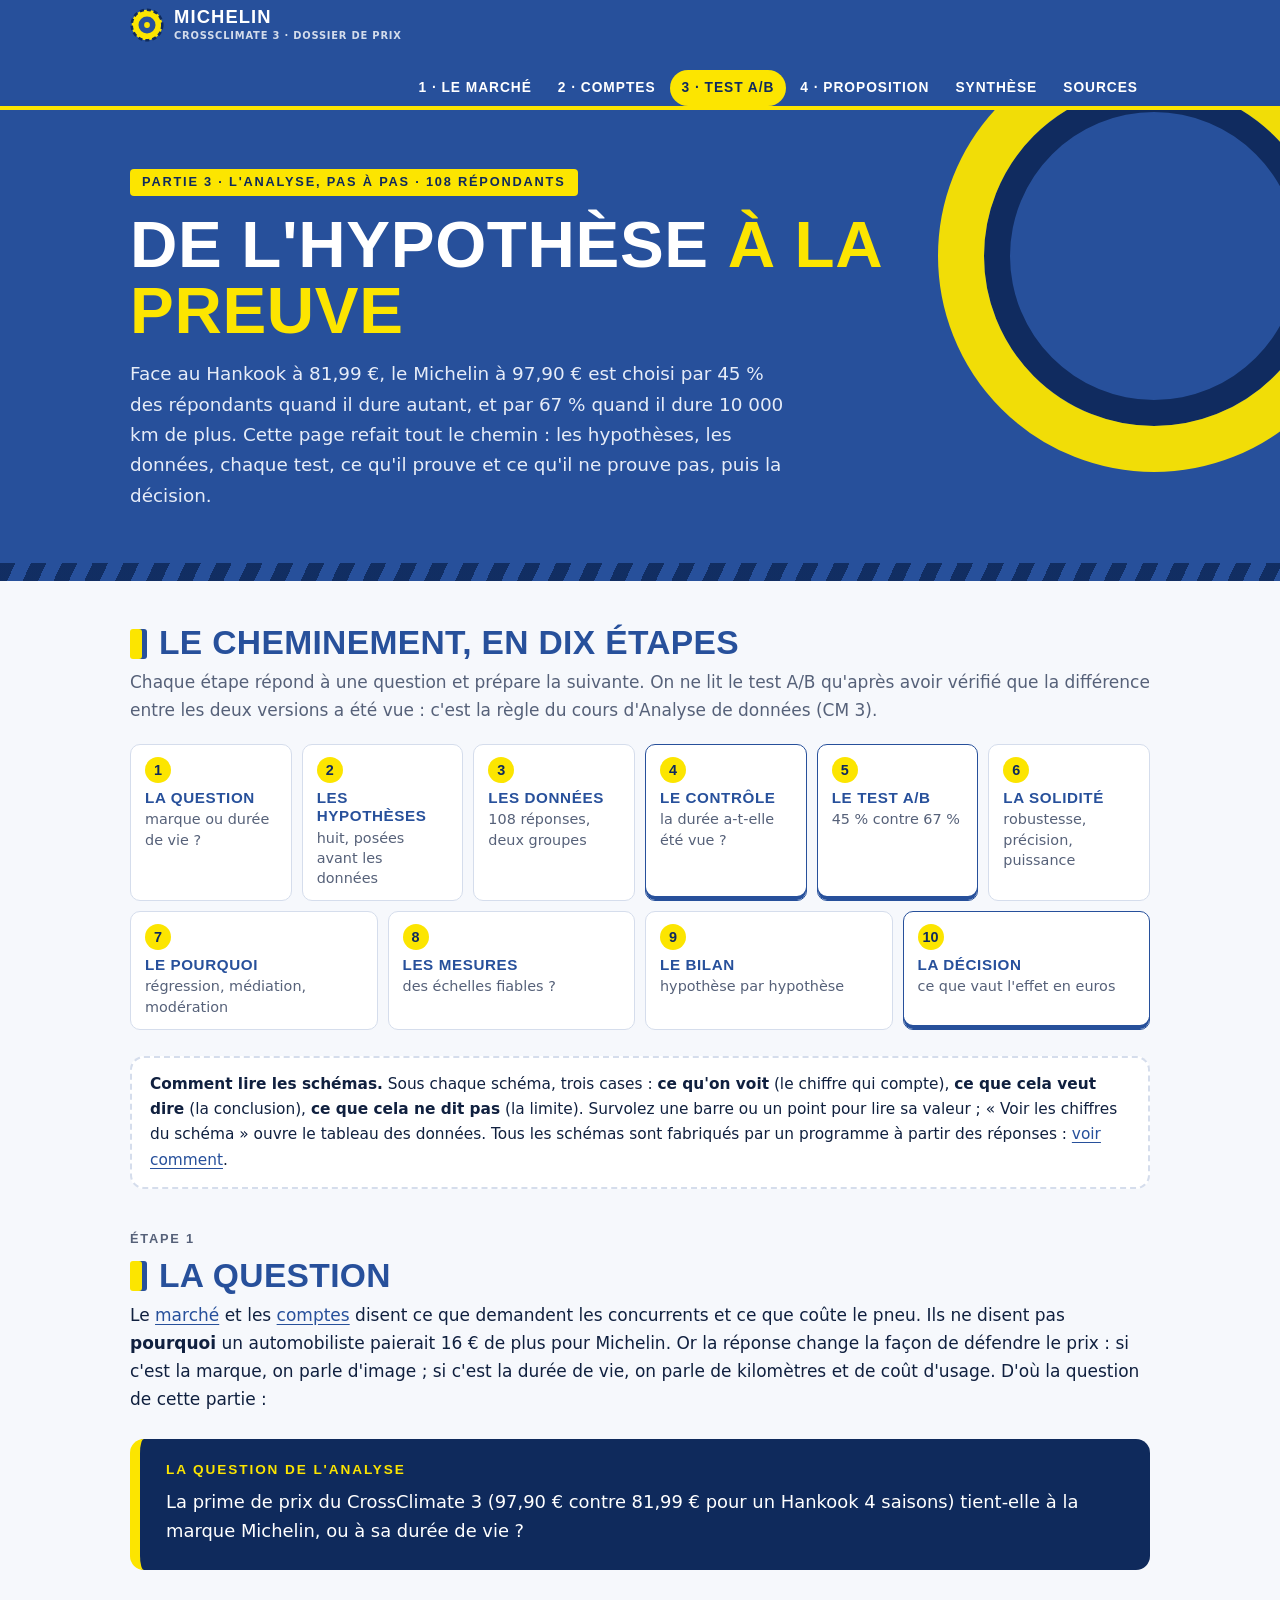
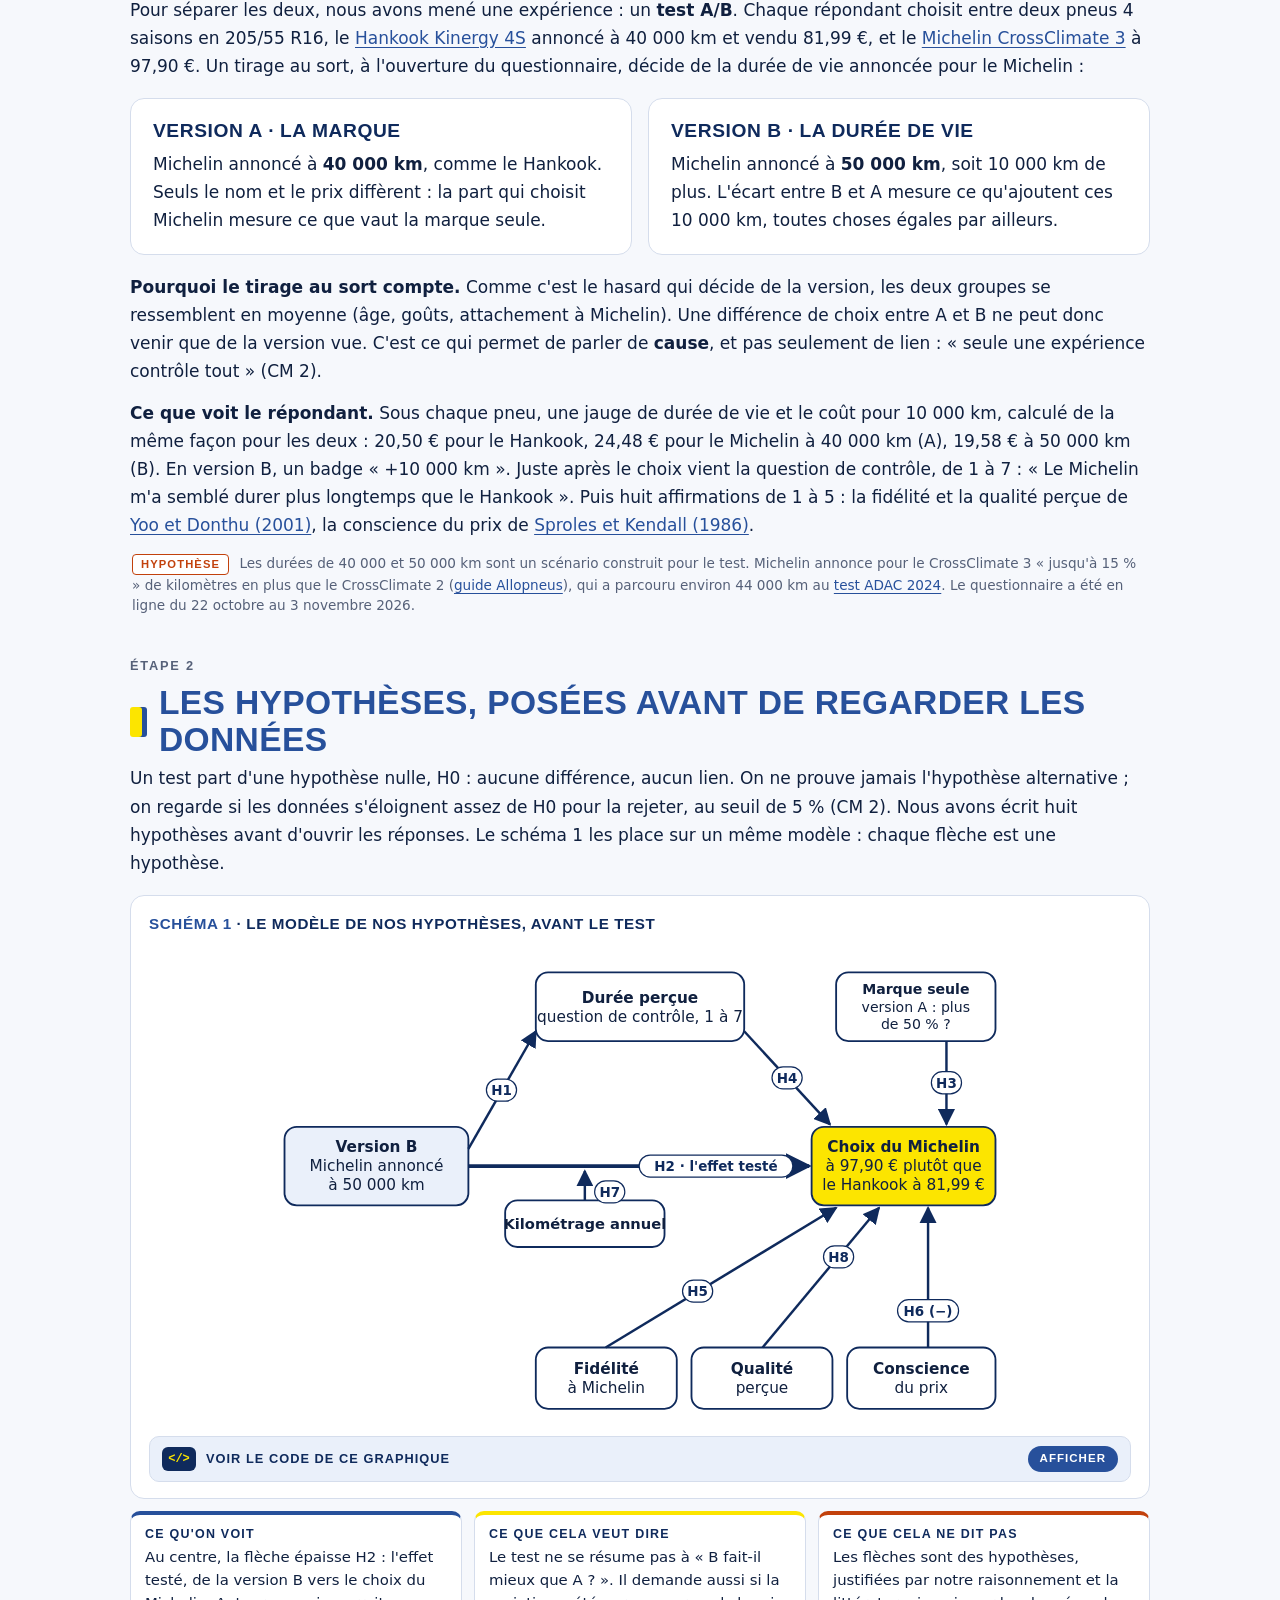
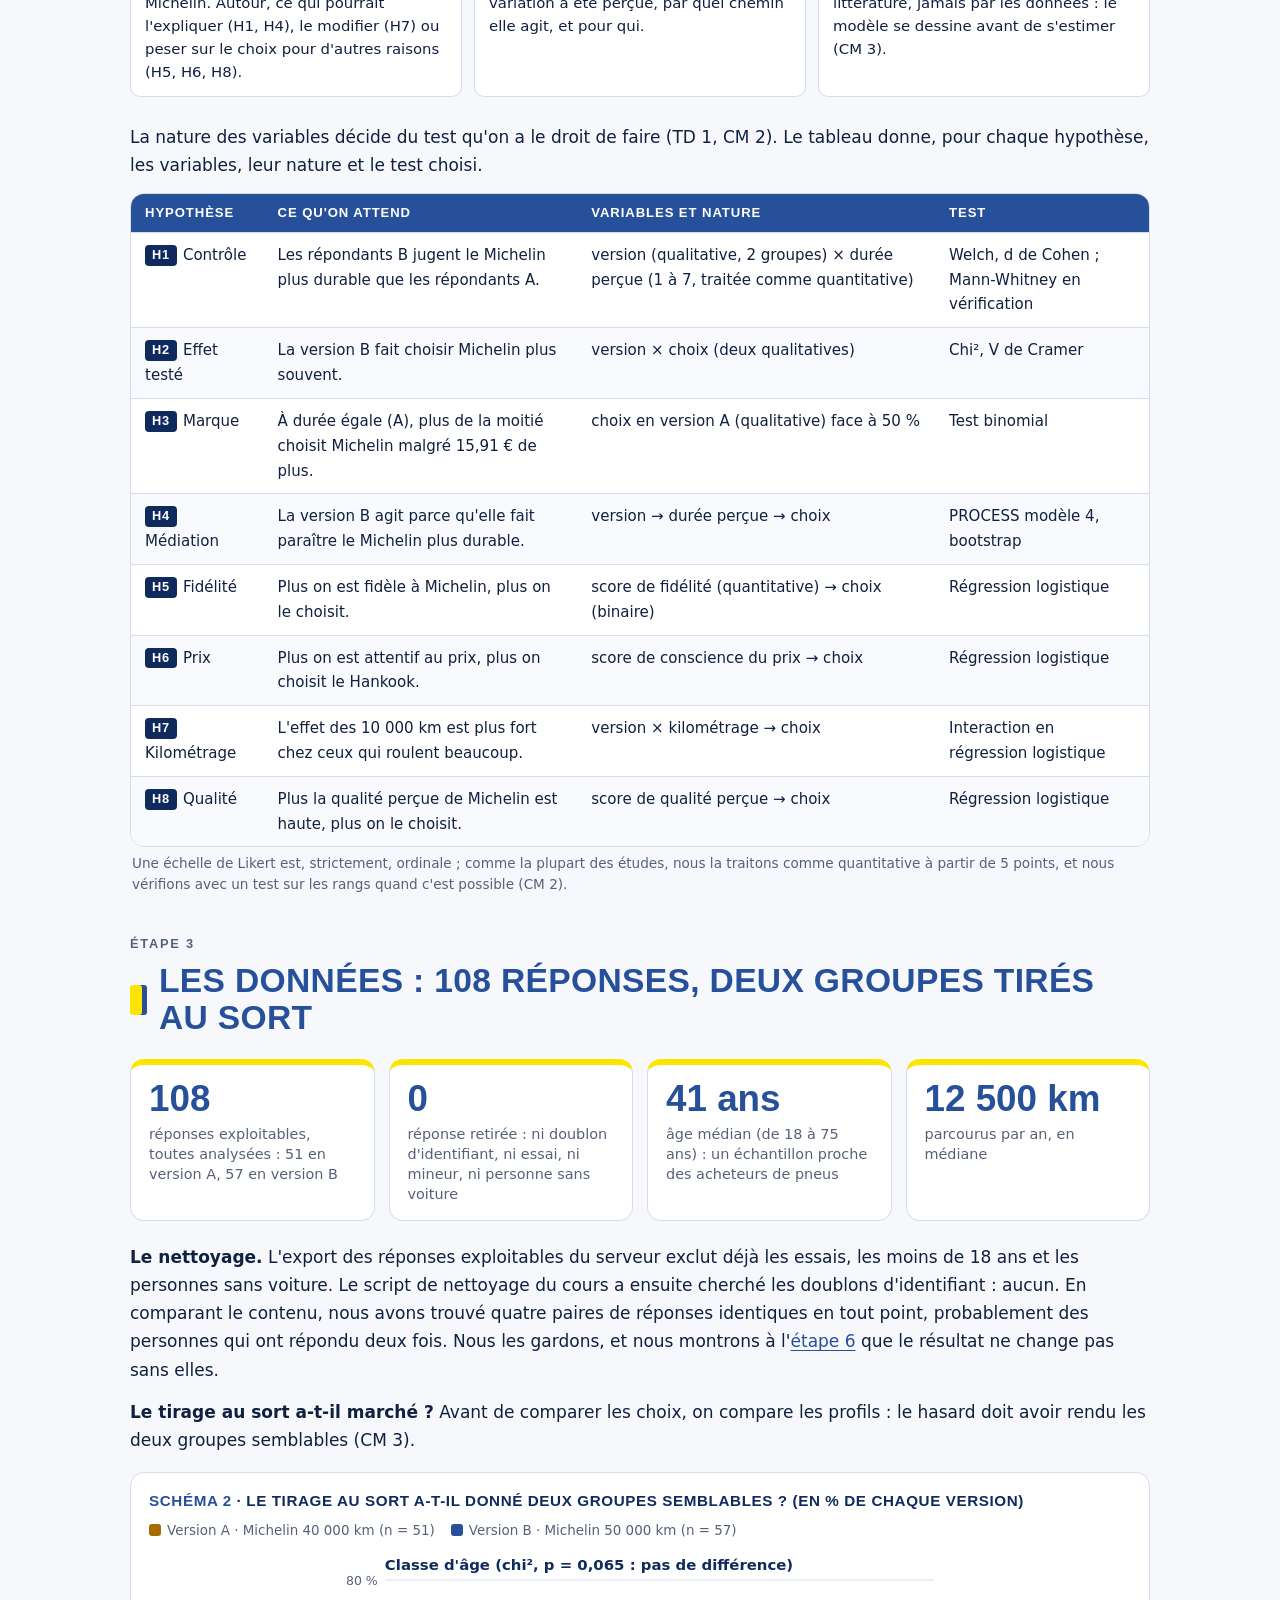
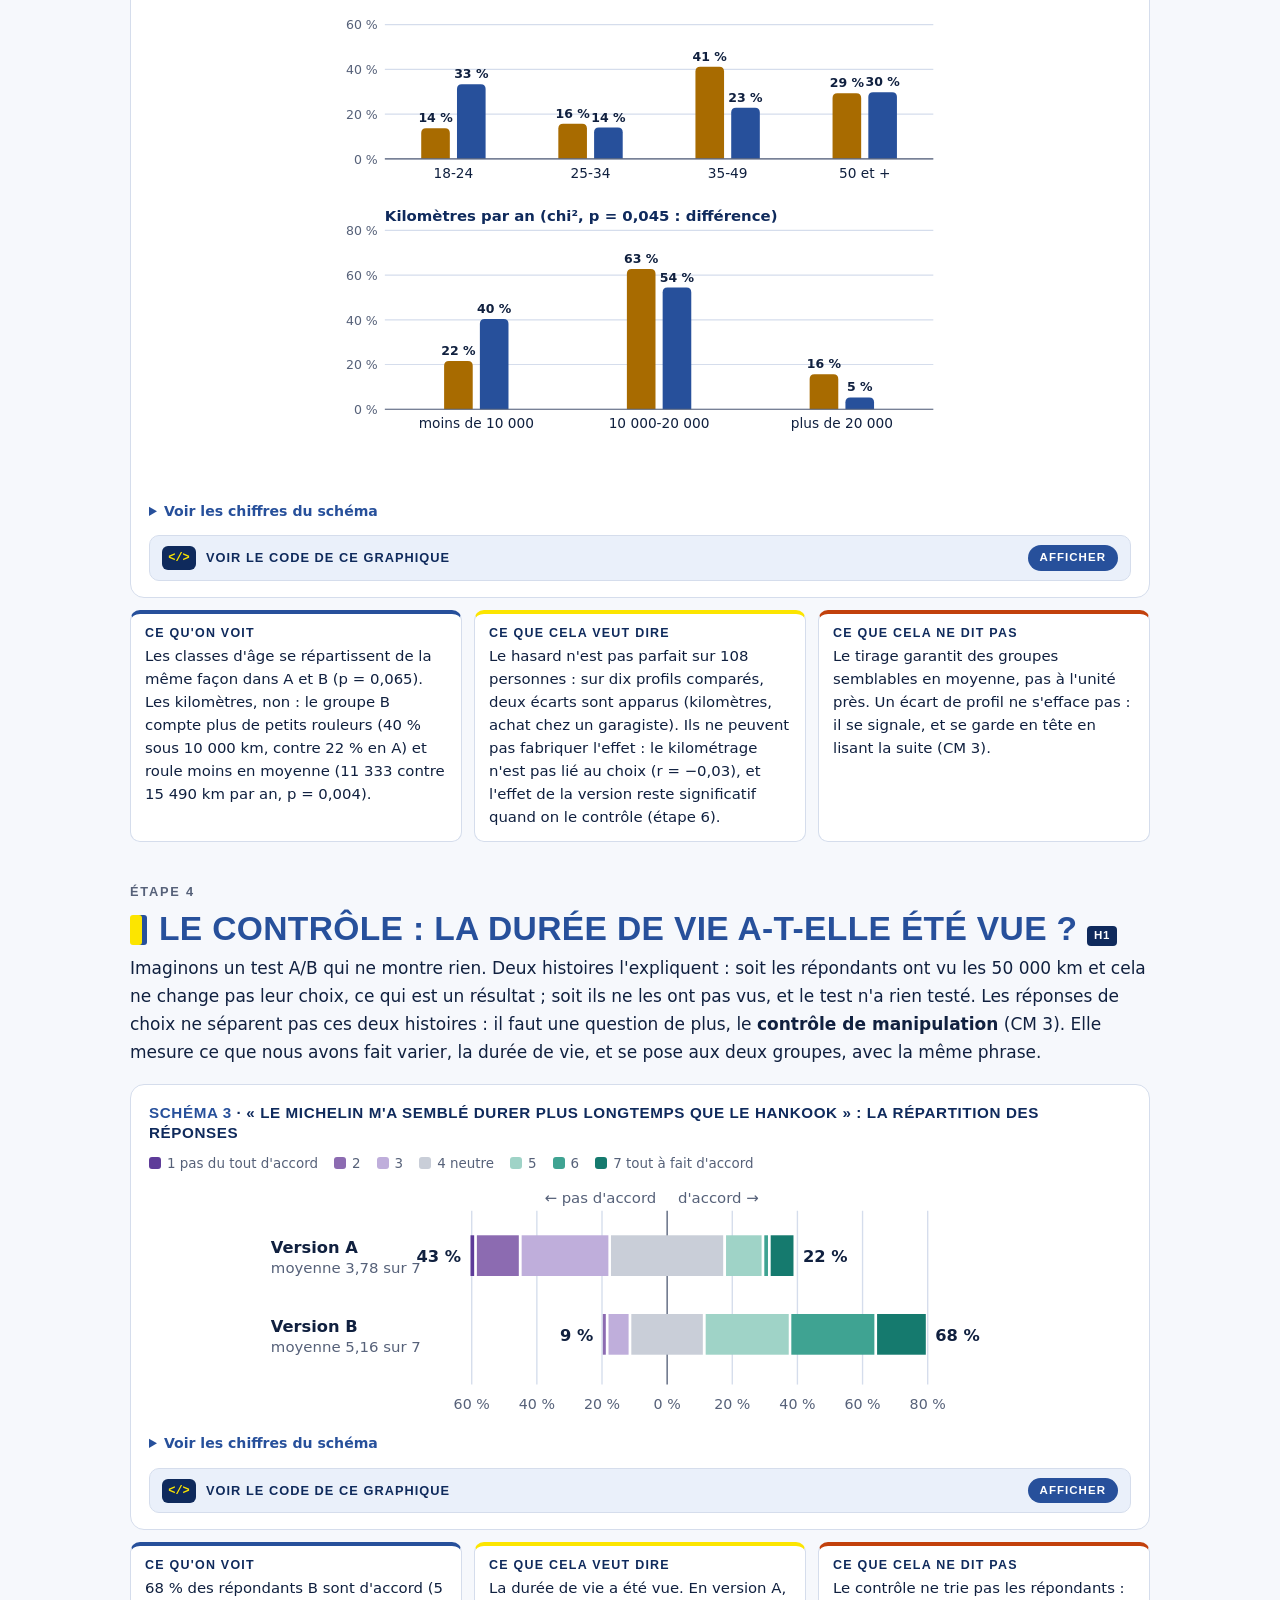
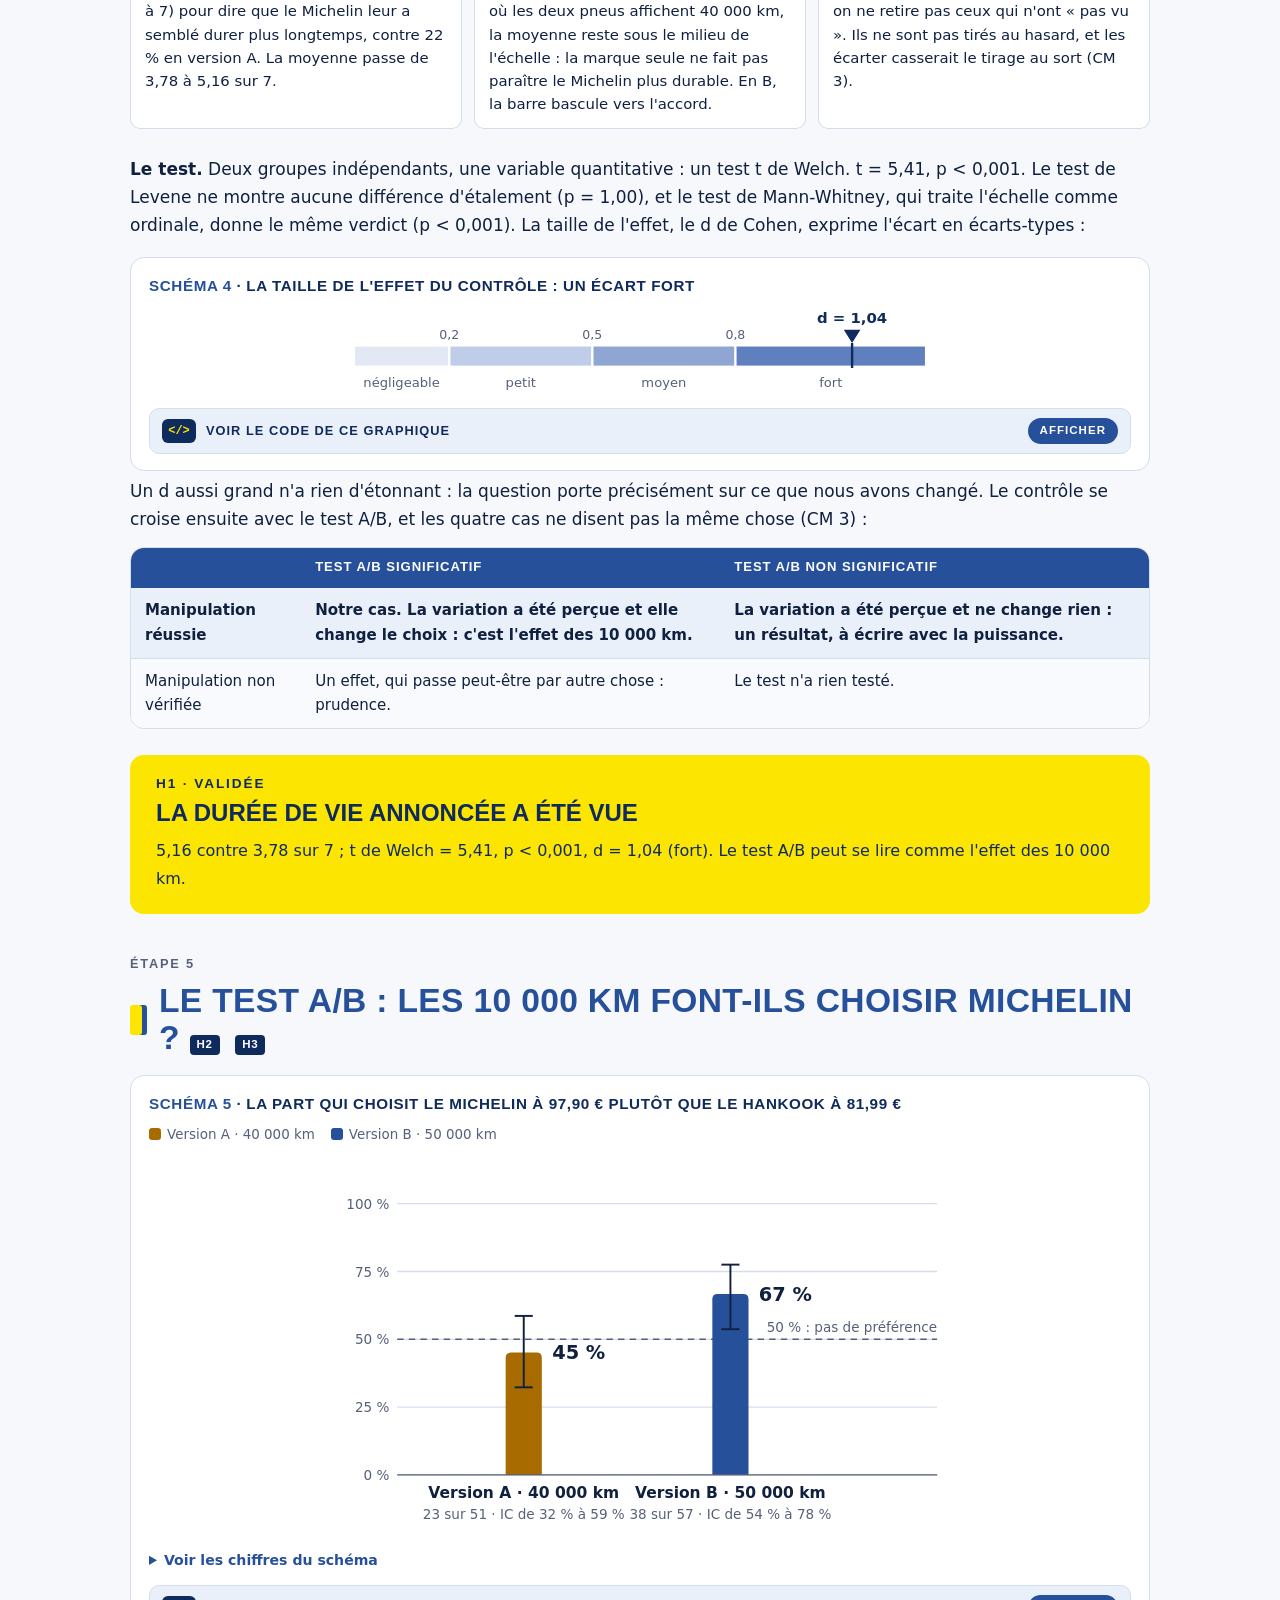
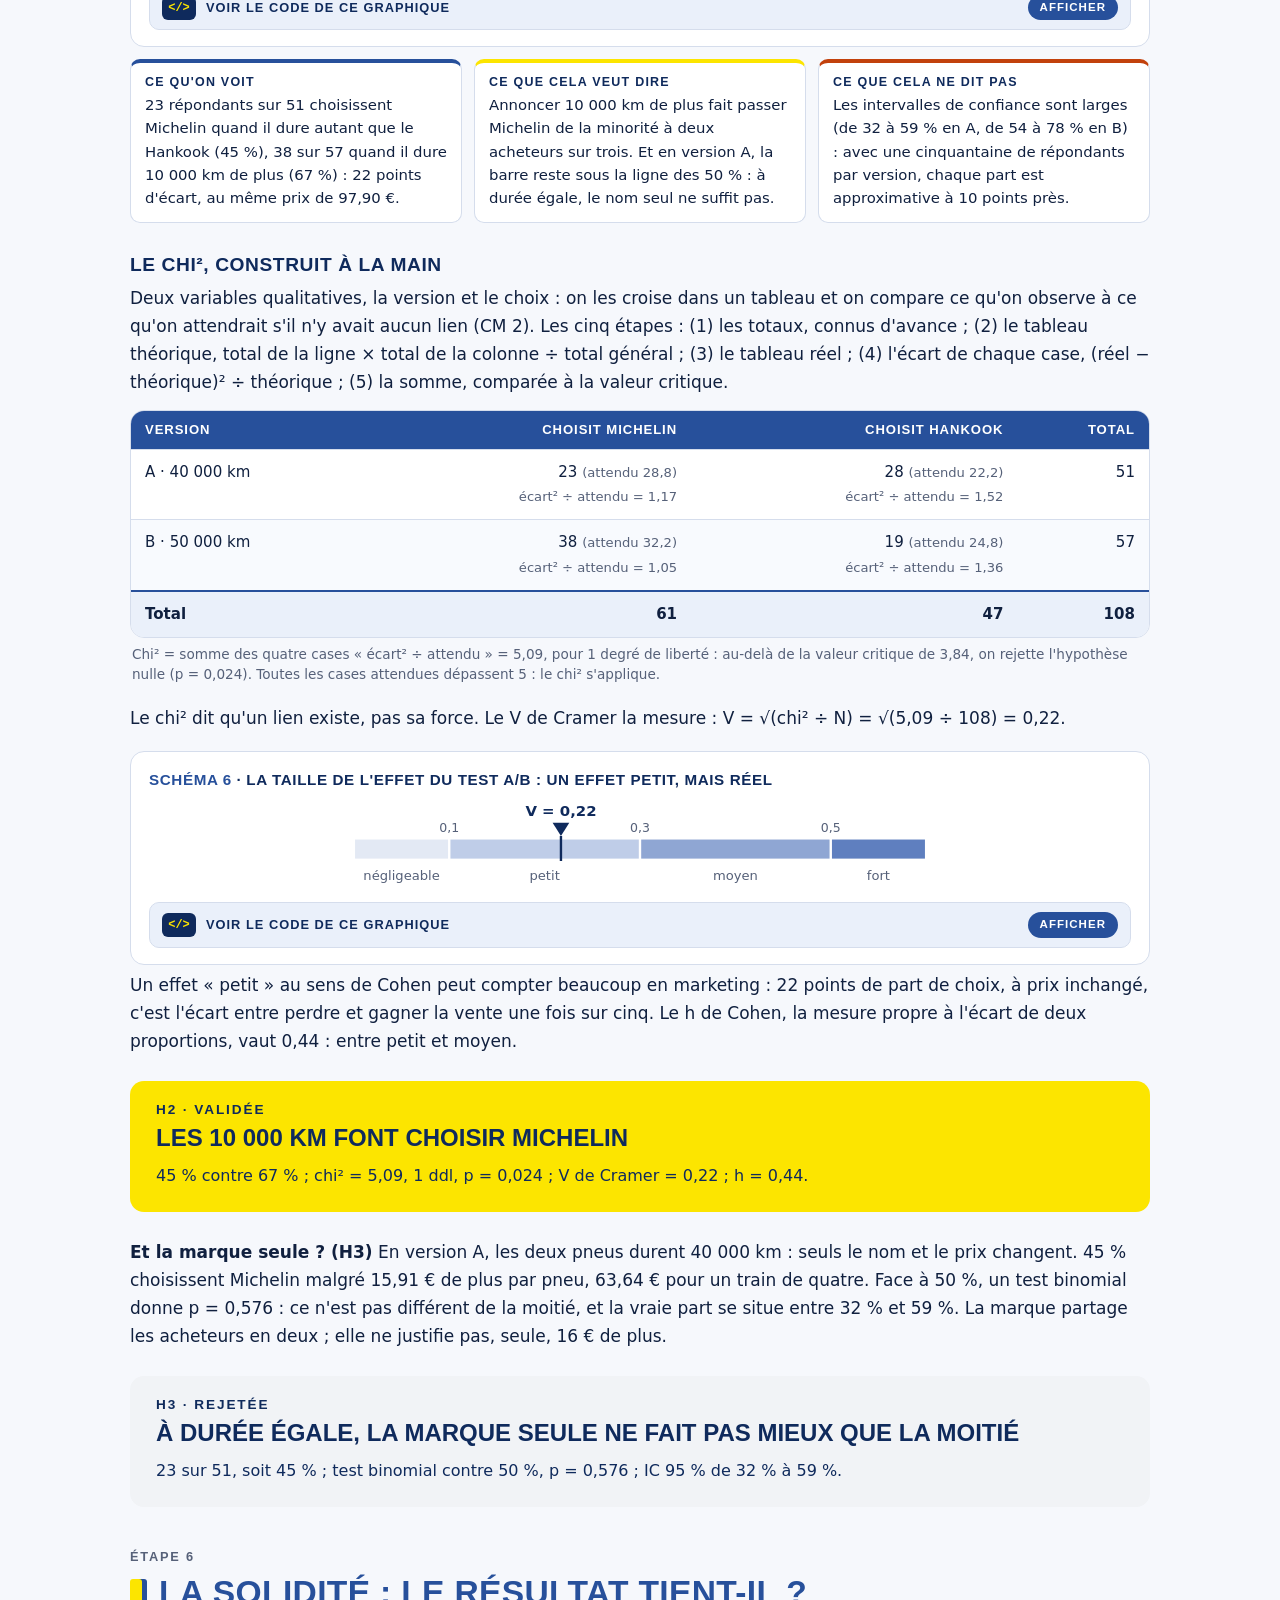
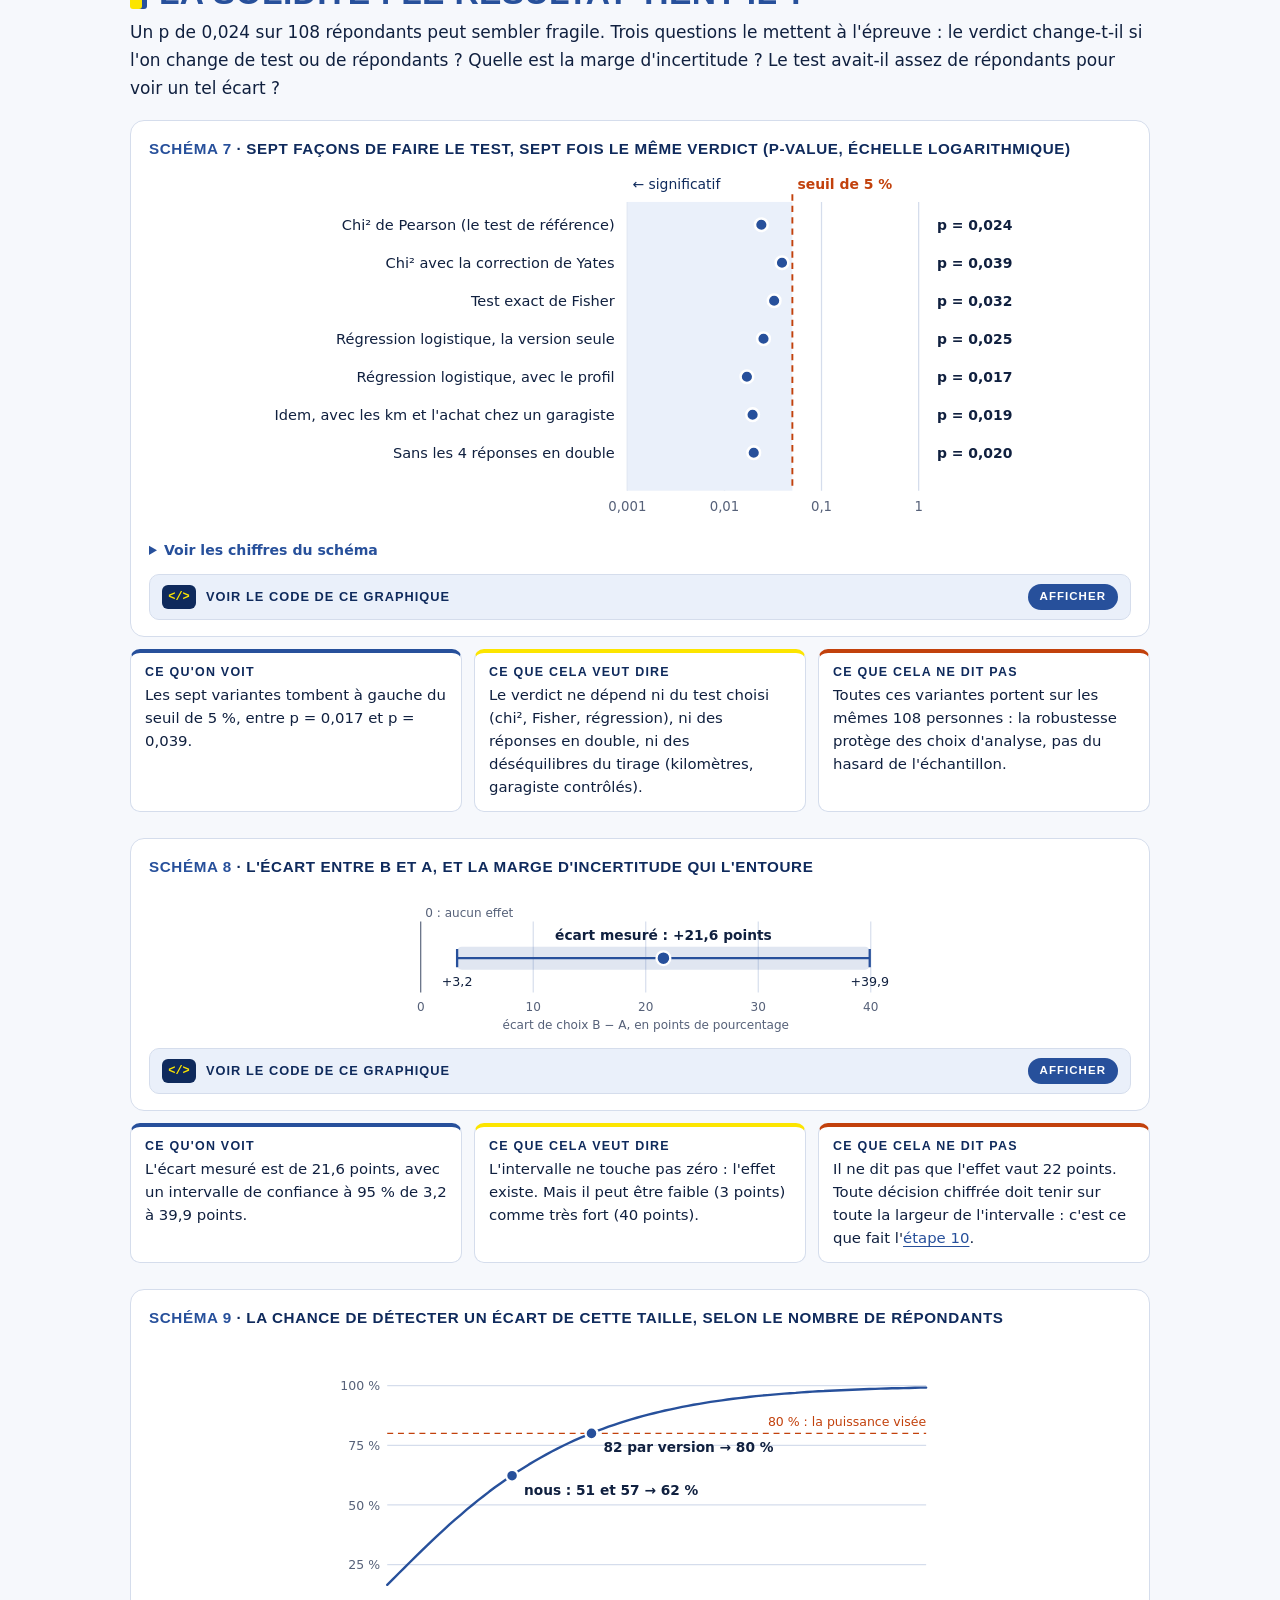
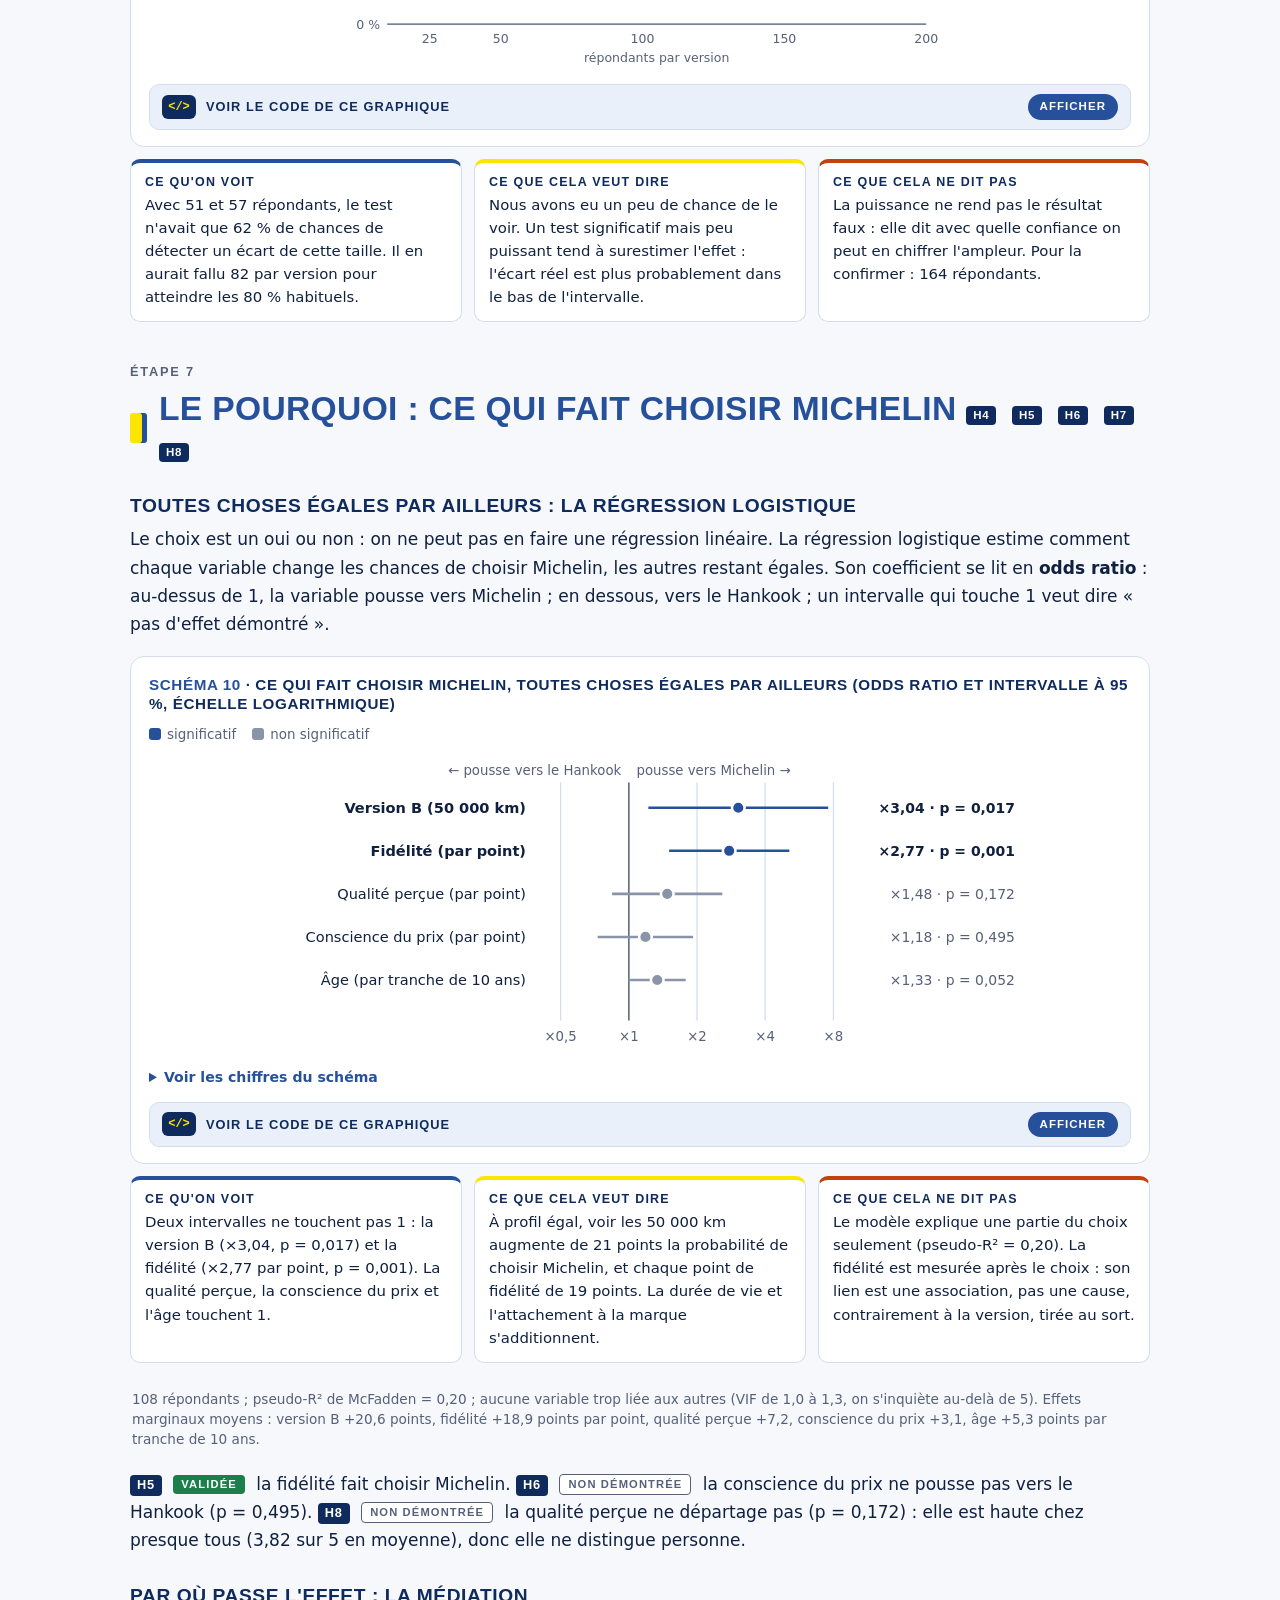
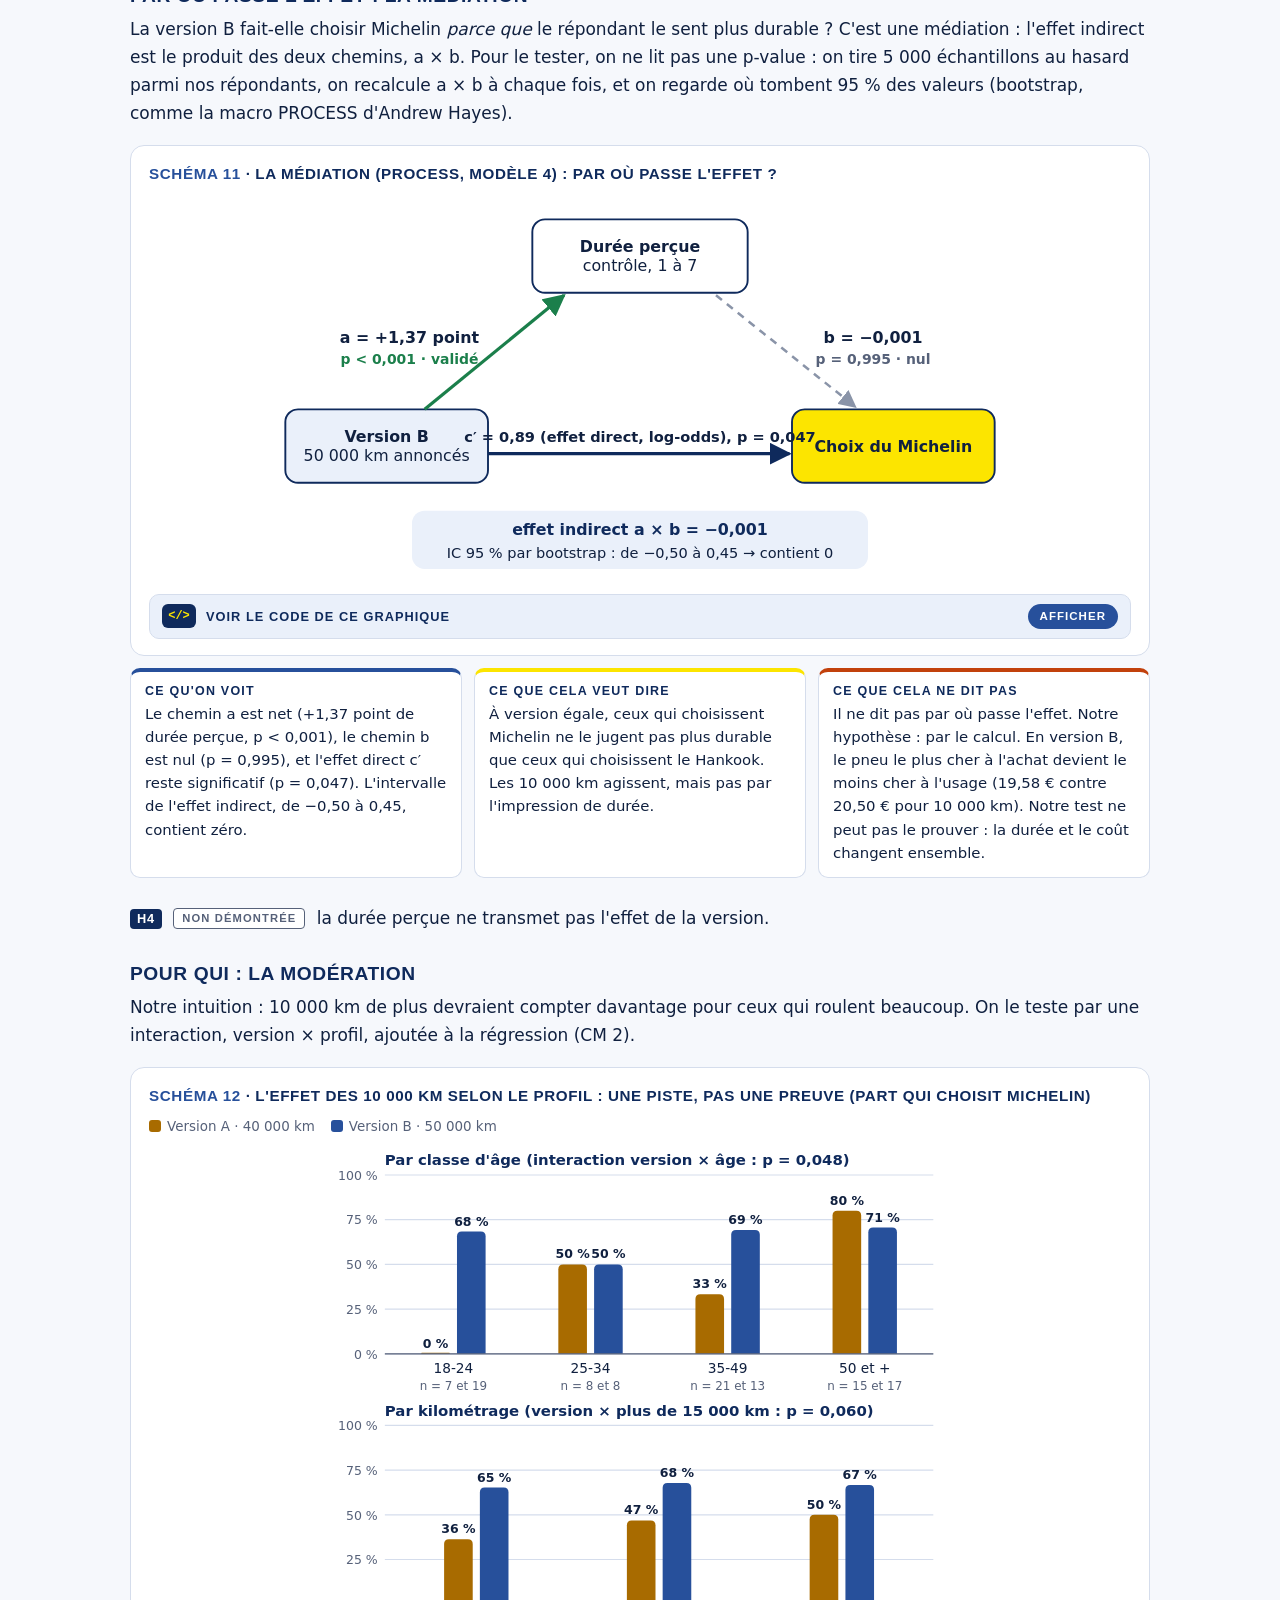
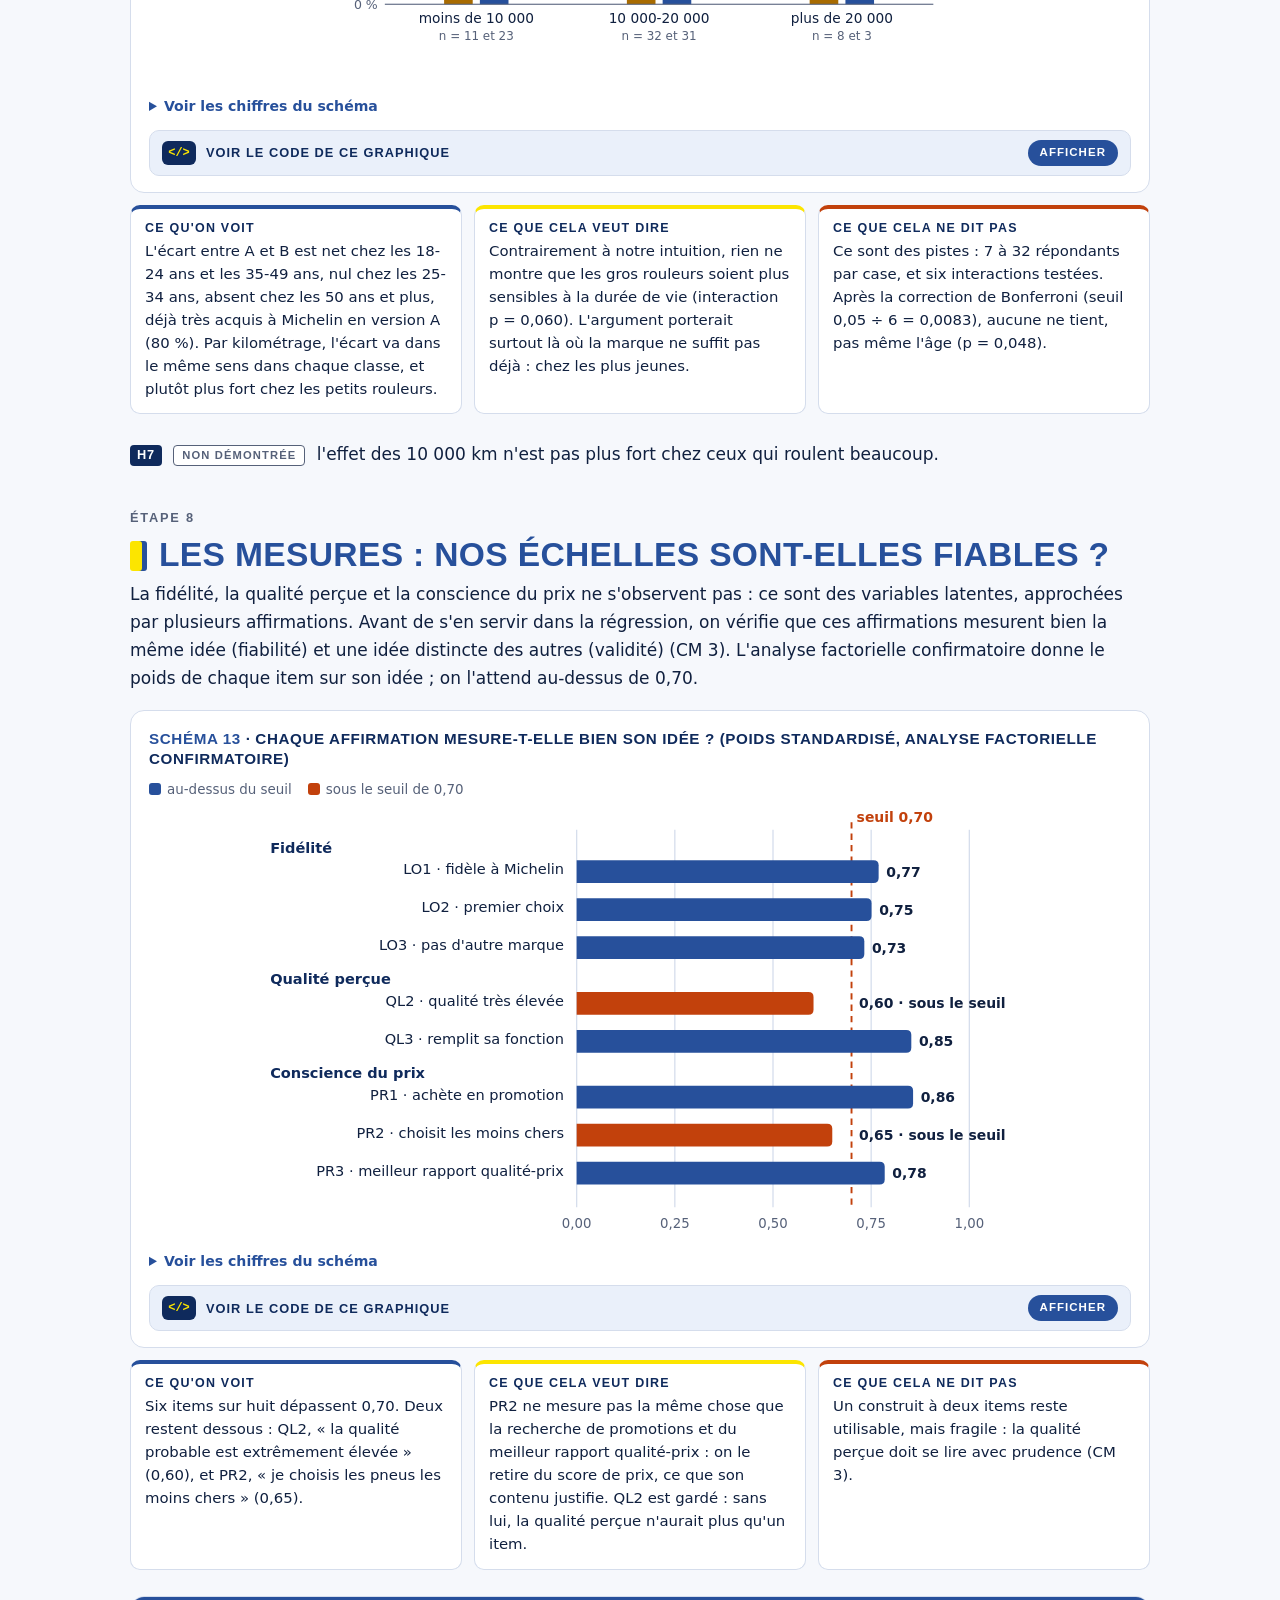
==== commit 075d4f9e: "Enquête de prix des 60 retirée : le site ne s'appuie plus que sur le questionnaire réel Page prix ps" ====
--- a/client.html
+++ b/client.html
@@ -21,10 +21,10 @@
 <body>
 <header class="haut"><div class="wrap">
 <a class="marque" href="index.html"><svg viewBox="0 0 40 40" aria-hidden="true"><circle cx="20" cy="20" r="18" fill="#FCE500"/><circle cx="20" cy="20" r="18" fill="none" stroke="#0F2A5C" stroke-width="3" stroke-dasharray="5 3.4"/><circle cx="20" cy="20" r="10" fill="#27509B"/><circle cx="20" cy="20" r="3.4" fill="#FCE500"/></svg><span>Michelin<small>CrossClimate 3 · dossier de prix</small></span></a>
-<nav aria-label="Navigation principale"><a href="index.html">1 · Le marché</a><a href="comptes.html">2 · Comptes</a><a href="prix-psychologique.html">3 · Prix psychologique</a><a href="client.html" aria-current="page">4 · Test A/B</a><a href="proposition.html">5 · Proposition</a><a href="synthese.html">Synthèse</a><a href="sources.html">Sources</a></nav>
+<nav aria-label="Navigation principale"><a href="index.html">1 · Le marché</a><a href="comptes.html">2 · Comptes</a><a href="client.html" aria-current="page">3 · Test A/B</a><a href="proposition.html">4 · Proposition</a><a href="synthese.html">Synthèse</a><a href="sources.html">Sources</a></nav>
 </div></header>
 <section class="hero"><div class="wrap">
-<span class="kicker">Partie 4 · L'analyse, pas à pas · 108 répondants</span>
+<span class="kicker">Partie 3 · L'analyse, pas à pas · 108 répondants</span>
 <h1>De l'hypothèse <em>à la preuve</em></h1>
 <p class="chapo">Face au Hankook à 81,99 €, le Michelin à 97,90 € est choisi par 45 % des répondants quand il dure autant, et par 67 % quand il dure 10 000 km de plus. Cette page refait tout le chemin : les hypothèses, les données, chaque test, ce qu'il prouve et ce qu'il ne prouve pas, puis la décision.</p>
 </div></section>
@@ -49,7 +49,7 @@
 <!-- ===================================================================== 1 -->
 <span class="etape-num">Étape 1</span>
 <h2 id="question">La question</h2>
-<p>La <a href="prix-psychologique.html">partie 3</a> mesure combien d'automobilistes acceptent chaque prix. Elle ne dit pas <b>pourquoi</b> une partie d'entre eux paie 16 € de plus pour Michelin. Or la réponse change la façon de défendre le prix : si c'est la marque, on parle d'image ; si c'est la durée de vie, on parle de kilomètres et de coût d'usage. D'où la question de cette partie :</p>
+<p>Le <a href="index.html">marché</a> et les <a href="comptes.html">comptes</a> disent ce que demandent les concurrents et ce que coûte le pneu. Ils ne disent pas <b>pourquoi</b> un automobiliste paierait 16 € de plus pour Michelin. Or la réponse change la façon de défendre le prix : si c'est la marque, on parle d'image ; si c'est la durée de vie, on parle de kilomètres et de coût d'usage. D'où la question de cette partie :</p>
 <div class="question"><strong>La question de l'analyse</strong><p>La prime de prix du CrossClimate 3 (97,90 € contre 81,99 € pour un Hankook 4 saisons) tient-elle à la marque Michelin, ou à sa durée de vie ?</p></div>
 <p>Pour séparer les deux, nous avons mené une expérience : un <b>test A/B</b>. Chaque répondant choisit entre deux pneus 4 saisons en 205/55 R16, le <a href="https://www.allopneus.com/produit/pneu-auto/hankook/tourisme-4saisons/kinergy-4s-2/205-55r16-94h/0004885718" target="_blank" rel="noopener">Hankook Kinergy 4S</a> annoncé à 40 000 km et vendu 81,99 €, et le <a href="https://www.allopneus.com/produit/pneu-auto/michelin/tourisme-4saisons/crossclimate-3/205-55r16-91h/0002041955" target="_blank" rel="noopener">Michelin CrossClimate 3</a> à 97,90 €. Un tirage au sort, à l'ouverture du questionnaire, décide de la durée de vie annoncée pour le Michelin :</p>
 <div class="grille">
@@ -65,80 +65,16 @@
 <h2 id="hypotheses">Les hypothèses, posées avant de regarder les données</h2>
 <p>Un test part d'une hypothèse nulle, H0 : aucune différence, aucun lien. On ne prouve jamais l'hypothèse alternative ; on regarde si les données s'éloignent assez de H0 pour la rejeter, au seuil de 5 % (CM 2). Nous avons écrit huit hypothèses avant d'ouvrir les réponses. Le schéma 1 les place sur un même modèle : chaque flèche est une hypothèse.</p>
 <!-- schema:modele -->
-<figure class="fig large"><figcaption><b>Schéma 1</b> · le modèle de nos hypothèses, avant le test</figcaption><svg viewBox="0 0 620 392" role="img" aria-labelledby="mod1-t mod1-d"><title id="mod1-t">Le modèle de nos hypothèses</title><desc id="mod1-d">Schéma des hypothèses : la version B agit sur la durée perçue (H1) et sur le choix du Michelin (H2) ; la durée perçue transmet l&#x27;effet (H4) ; la fidélité (H5), la qualité perçue (H8) et la conscience du prix (H6) agissent sur le choix ; le kilométrage modifie l&#x27;effet de la version (H7) ; H3 : en version A, plus de la moitié choisit Michelin.</desc><defs><marker id="mod1-0" viewBox="0 0 10 10" refX="9" refY="5" markerWidth="7" markerHeight="7" orient="auto-start-reverse"><path d="M0,0 L10,5 L0,10 z" fill="#0F2A5C"/></marker><marker id="mod1-1" viewBox="0 0 10 10" refX="9" refY="5" markerWidth="7" markerHeight="7" orient="auto-start-reverse"><path d="M0,0 L10,5 L0,10 z" fill="#1B7F4B"/></marker><marker id="mod1-2" viewBox="0 0 10 10" refX="9" refY="5" markerWidth="7" markerHeight="7" orient="auto-start-reverse"><path d="M0,0 L10,5 L0,10 z" fill="#8A94A8"/></marker></defs><rect x="20" y="150" width="150" height="64" rx="10" fill="#EAF0FA" stroke="#0F2A5C" stroke-width="1.5"/><text x="95.0" y="170.9" font-size="12.5" fill="#10203F" text-anchor="middle" font-weight="700">Version B</text><text x="95.0" y="186.4" font-size="12.5" fill="#10203F" text-anchor="middle">Michelin annoncé</text><text x="95.0" y="201.9" font-size="12.5" fill="#10203F" text-anchor="middle">à 50 000 km</text><rect x="225" y="24" width="170" height="56" rx="10" fill="#fff" stroke="#0F2A5C" stroke-width="1.5"/><text x="310.0" y="48.6" font-size="12.5" fill="#10203F" text-anchor="middle" font-weight="700">Durée perçue</text><text x="310.0" y="64.1" font-size="12.5" fill="#10203F" text-anchor="middle">question de contrôle, 1 à 7</text><rect x="470" y="24" width="130" height="56" rx="10" fill="#fff" stroke="#0F2A5C" stroke-width="1.5"/><text x="535.0" y="41.5" font-size="11.5" fill="#10203F" text-anchor="middle" font-weight="700">Marque seule</text><text x="535.0" y="56.0" font-size="11.5" fill="#10203F" text-anchor="middle">version A : plus</text><text x="535.0" y="70.5" font-size="11.5" fill="#10203F" text-anchor="middle">de 50 % ?</text><rect x="450" y="150" width="150" height="64" rx="10" fill="#FCE500" stroke="#0F2A5C" stroke-width="1.5"/><text x="525.0" y="170.9" font-size="12.5" fill="#10203F" text-anchor="middle" font-weight="700">Choix du Michelin</text><text x="525.0" y="186.4" font-size="12.5" fill="#10203F" text-anchor="middle">à 97,90 € plutôt que</text><text x="525.0" y="201.9" font-size="12.5" fill="#10203F" text-anchor="middle">le Hankook à 81,99 €</text><rect x="200" y="210" width="130" height="38" rx="10" fill="#fff" stroke="#0F2A5C" stroke-width="1.5"/><text x="265.0" y="233.2" font-size="12" fill="#10203F" text-anchor="middle" font-weight="700">Kilométrage annuel</text><rect x="225" y="330" width="115" height="50" rx="10" fill="#fff" stroke="#0F2A5C" stroke-width="1.5"/><text x="282.5" y="351.6" font-size="12.5" fill="#10203F" text-anchor="middle" font-weight="700">Fidélité</text><text x="282.5" y="367.1" font-size="12.5" fill="#10203F" text-anchor="middle">à Michelin</text><rect x="352" y="330" width="115" height="50" rx="10" fill="#fff" stroke="#0F2A5C" stroke-width="1.5"/><text x="409.5" y="351.6" font-size="12.5" fill="#10203F" text-anchor="middle" font-weight="700">Qualité</text><text x="409.5" y="367.1" font-size="12.5" fill="#10203F" text-anchor="middle">perçue</text><rect x="479" y="330" width="121" height="50" rx="10" fill="#fff" stroke="#0F2A5C" stroke-width="1.5"/><text x="539.5" y="351.6" font-size="12.5" fill="#10203F" text-anchor="middle" font-weight="700">Conscience</text><text x="539.5" y="367.1" font-size="12.5" fill="#10203F" text-anchor="middle">du prix</text><line x1="170.0" y1="168.0" x2="225.0" y2="72.0" stroke="#0F2A5C" stroke-width="2" marker-end="url(#mod1-0)"/><line x1="395.0" y1="72.0" x2="465.0" y2="148.0" stroke="#0F2A5C" stroke-width="2" marker-end="url(#mod1-0)"/><line x1="170.0" y1="182.0" x2="448.0" y2="182.0" stroke="#0F2A5C" stroke-width="3" marker-end="url(#mod1-0)"/><line x1="560.0" y1="80.0" x2="560.0" y2="148.0" stroke="#0F2A5C" stroke-width="2" marker-end="url(#mod1-0)"/><line x1="265.0" y1="210.0" x2="265.0" y2="186.0" stroke="#0F2A5C" stroke-width="2" marker-end="url(#mod1-0)"/><line x1="282.0" y1="330.0" x2="470.0" y2="216.0" stroke="#0F2A5C" stroke-width="2" marker-end="url(#mod1-0)"/><line x1="410.0" y1="330.0" x2="505.0" y2="216.0" stroke="#0F2A5C" stroke-width="2" marker-end="url(#mod1-0)"/><line x1="545.0" y1="330.0" x2="545.0" y2="216.0" stroke="#0F2A5C" stroke-width="2" marker-end="url(#mod1-0)"/><rect x="184.7" y="111.0" width="24.6" height="18" rx="9" fill="#fff" stroke="#0F2A5C" stroke-width="1"/><text x="197.0" y="124.0" font-size="11" fill="#0F2A5C" text-anchor="middle" font-weight="700">H1</text><rect x="417.7" y="101.0" width="24.6" height="18" rx="9" fill="#fff" stroke="#0F2A5C" stroke-width="1"/><text x="430.0" y="114.0" font-size="11" fill="#0F2A5C" text-anchor="middle" font-weight="700">H4</text><rect x="309.3" y="173.0" width="125.4" height="18" rx="9" fill="#fff" stroke="#0F2A5C" stroke-width="1"/><text x="372.0" y="186.0" font-size="11" fill="#0F2A5C" text-anchor="middle" font-weight="700">H2 · l&#x27;effet testé</text><rect x="547.7" y="105.0" width="24.6" height="18" rx="9" fill="#fff" stroke="#0F2A5C" stroke-width="1"/><text x="560.0" y="118.0" font-size="11" fill="#0F2A5C" text-anchor="middle" font-weight="700">H3</text><rect x="273.0" y="194.0" width="24.6" height="18" rx="9" fill="#fff" stroke="#0F2A5C" stroke-width="1"/><text x="285.3" y="207.0" font-size="11" fill="#0F2A5C" text-anchor="middle" font-weight="700">H7</text><rect x="344.7" y="275.0" width="24.6" height="18" rx="9" fill="#fff" stroke="#0F2A5C" stroke-width="1"/><text x="357.0" y="288.0" font-size="11" fill="#0F2A5C" text-anchor="middle" font-weight="700">H5</text><rect x="459.7" y="247.0" width="24.6" height="18" rx="9" fill="#fff" stroke="#0F2A5C" stroke-width="1"/><text x="472.0" y="260.0" font-size="11" fill="#0F2A5C" text-anchor="middle" font-weight="700">H8</text><rect x="520.1" y="291.0" width="49.8" height="18" rx="9" fill="#fff" stroke="#0F2A5C" stroke-width="1"/><text x="545.0" y="304.0" font-size="11" fill="#0F2A5C" text-anchor="middle" font-weight="700">H6 (−)</text></svg><details class="code-fig"><summary>Voir le code de ce graphique</summary><p class="note">Python, fichier <a href="annexes/fabriquer_schemas.py">annexes/fabriquer_schemas.py</a> : la fonction qui dessine ce graphique, puis les briques de dessin qu'elle utilise. Les chiffres (parts, tests, intervalles) sont calculés au début du script, à partir des réponses du questionnaire.</p><pre class="code"><code>def modele(nom, apres):
-    &quot;&quot;&quot;Le modèle des hypothèses : avant le test (toutes à vérifier) ou après (validées / non démontrées / rejetée).&quot;&quot;&quot;
-    st = {&quot;H1&quot;: True, &quot;H2&quot;: True, &quot;H3&quot;: False, &quot;H4&quot;: False, &quot;H5&quot;: True, &quot;H6&quot;: False, &quot;H7&quot;: False, &quot;H8&quot;: False}
-    idx = lambda hh: 0 if not apres else (1 if st[hh] else 2)
-    coul = lambda hh: [BLEU_FONCE, OK, NEUTRE][idx(hh)]
-    tir = lambda hh: apres and not st[hh]
-    f = lambda hh: f&quot;{nom}-{idx(hh)}&quot;
-    def etiq(hh, avant):
-        if not apres:
-            return avant
-        return f&quot;{hh} · &quot; + (&quot;validée&quot; if st[hh] else (&quot;rejetée&quot; if hh == &quot;H3&quot; else &quot;non démontrée&quot;))
-    c = [defs_fleches(nom, [BLEU_FONCE, OK, NEUTRE])]
-    c.append(boite(20, 150, 150, 64, [&quot;Version B&quot;, &quot;Michelin annoncé&quot;, &quot;à 50 000 km&quot;], fond=CIEL))
-    c.append(boite(225, 24, 170, 56, [&quot;Durée perçue&quot;, &quot;question de contrôle, 1 à 7&quot;]))
-    c.append(boite(470, 24, 130, 56, [&quot;Marque seule&quot;, &quot;version A : plus&quot;, &quot;de 50 % ?&quot;], taille=11.5,
-                   bord=coul(&quot;H3&quot;), fond=&quot;#fff&quot; if not apres else &quot;#F1F3F6&quot;))
-    c.append(boite(450, 150, 150, 64, [&quot;Choix du Michelin&quot;, &quot;à 97,90 € plutôt que&quot;, &quot;le Hankook à 81,99 €&quot;], fond=JAUNE))
-    c.append(boite(200, 210, 130, 38, [&quot;Kilométrage annuel&quot;], taille=12))
-    c.append(boite(225, 330, 115, 50, [&quot;Fidélité&quot;, &quot;à Michelin&quot;]))
-    c.append(boite(352, 330, 115, 50, [&quot;Qualité&quot;, &quot;perçue&quot;]))
-    c.append(boite(479, 330, 121, 50, [&quot;Conscience&quot;, &quot;du prix&quot;]))
-    fl = [(&quot;H1&quot;, 170, 168, 225, 72, 2), (&quot;H4&quot;, 395, 72, 465, 148, 2), (&quot;H2&quot;, 170, 182, 448, 182, 3), (&quot;H3&quot;, 560, 80, 560, 148, 2),
-          (&quot;H7&quot;, 265, 210, 265, 186, 2), (&quot;H5&quot;, 282, 330, 470, 216, 2), (&quot;H8&quot;, 410, 330, 505, 216, 2), (&quot;H6&quot;, 545, 330, 545, 216, 2)]
-    for hh, x1, y1, x2, y2, ep in fl:
-        c.append(fleche(x1, y1, x2, y2, coul(hh), ep, tirets=tir(hh), id_=f(hh)))
-    for hh, x, y, avant in [(&quot;H1&quot;, 197, 120, &quot;H1&quot;), (&quot;H4&quot;, 430, 110, &quot;H4&quot;), (&quot;H2&quot;, 372, 182, &quot;H2 · l&#x27;effet testé&quot;), (&quot;H3&quot;, 560, 114, &quot;H3&quot;),
-                            (&quot;H7&quot;, 273 + (6.3 * len(etiq(&quot;H7&quot;, &quot;H7&quot;)) + 12) / 2, 203, &quot;H7&quot;), (&quot;H5&quot;, 357, 284, &quot;H5&quot;), (&quot;H8&quot;, 472, 256, &quot;H8&quot;), (&quot;H6&quot;, 545, 300, &quot;H6 (−)&quot;)]:
-        c.append(pastille(x, y, etiq(hh, avant), coul(hh)))
-    titre = &quot;Le modèle de nos hypothèses&quot; if not apres else &quot;Le modèle, une fois les hypothèses testées&quot;
-    desc = (&quot;Schéma des hypothèses : la version B agit sur la durée perçue (H1) et sur le choix du Michelin (H2) ; la durée perçue &quot;
-            &quot;transmet l&#x27;effet (H4) ; la fidélité (H5), la qualité perçue (H8) et la conscience du prix (H6) agissent sur le choix ; &quot;
-            &quot;le kilométrage modifie l&#x27;effet de la version (H7) ; H3 : en version A, plus de la moitié choisit Michelin.&quot;)
-    if apres:
-        desc += &quot; Validées : H1, H2, H5. Rejetée : H3. Non démontrées : H4, H6, H7, H8.&quot;
-    return svg(nom, 620, 392, titre, desc, &quot;&quot;.join(c))
-
-
-def boite(x, y, l, h_, lignes, fond=&quot;#fff&quot;, bord=BLEU_FONCE, texte=ENCRE, taille=12.5, gras_premiere=True):
-    out = [f&#x27;&lt;rect x=&quot;{x}&quot; y=&quot;{y}&quot; width=&quot;{l}&quot; height=&quot;{h_}&quot; rx=&quot;10&quot; fill=&quot;{fond}&quot; stroke=&quot;{bord}&quot; stroke-width=&quot;1.5&quot;/&gt;&#x27;]
-    y0 = y + h_ / 2 - (len(lignes) - 1) * (taille + 3) / 2 + taille * 0.35
-    for i, s in enumerate(lignes):
-        out.append(T(x + l / 2, y0 + i * (taille + 3), s, taille, texte, &quot;middle&quot;, gras=(i == 0 and gras_premiere)))
-    return &quot;&quot;.join(out)
-
-
-def fleche(x1, y1, x2, y2, couleur=BLEU_FONCE, ep=2, tirets=False, id_=&quot;f&quot;):
-    t = &#x27; stroke-dasharray=&quot;6 5&quot;&#x27; if tirets else &quot;&quot;
-    return (f&#x27;&lt;line x1=&quot;{x1:.1f}&quot; y1=&quot;{y1:.1f}&quot; x2=&quot;{x2:.1f}&quot; y2=&quot;{y2:.1f}&quot; stroke=&quot;{couleur}&quot; stroke-width=&quot;{ep}&quot;{t} &#x27;
-            f&#x27;marker-end=&quot;url(#{id_})&quot;/&gt;&#x27;)
-
-
-def defs_fleches(nom, couleurs):
-    return &quot;&lt;defs&gt;&quot; + &quot;&quot;.join(
-        f&#x27;&lt;marker id=&quot;{nom}-{i}&quot; viewBox=&quot;0 0 10 10&quot; refX=&quot;9&quot; refY=&quot;5&quot; markerWidth=&quot;7&quot; markerHeight=&quot;7&quot; orient=&quot;auto-start-reverse&quot;&gt;&#x27;
-        f&#x27;&lt;path d=&quot;M0,0 L10,5 L0,10 z&quot; fill=&quot;{c}&quot;/&gt;&lt;/marker&gt;&#x27; for i, c in enumerate(couleurs)) + &quot;&lt;/defs&gt;&quot;
-
-
-def svg(nom, largeur, hauteur, titre, description, corps):
-    return (f&#x27;&lt;svg viewBox=&quot;0 0 {largeur} {hauteur}&quot; role=&quot;img&quot; aria-labelledby=&quot;{nom}-t {nom}-d&quot;&gt;&#x27;
-            f&#x27;&lt;title id=&quot;{nom}-t&quot;&gt;{escape(titre)}&lt;/title&gt;&lt;desc id=&quot;{nom}-d&quot;&gt;{escape(description)}&lt;/desc&gt;{corps}&lt;/svg&gt;&#x27;)
-
-
-def pastille(x, y, texte_, couleur):
-    &quot;&quot;&quot;Une étiquette sur fond blanc, posée sur une flèche : lisible même quand elle croise un trait.&quot;&quot;&quot;
-    l = 6.3 * len(texte_) + 12
-    return (f&#x27;&lt;rect x=&quot;{x - l / 2:.1f}&quot; y=&quot;{y - 9:.1f}&quot; width=&quot;{l:.1f}&quot; height=&quot;18&quot; rx=&quot;9&quot; fill=&quot;#fff&quot; stroke=&quot;{couleur}&quot; stroke-width=&quot;1&quot;/&gt;&#x27;
-            + T(x, y + 4, texte_, 11, couleur, &quot;middle&quot;, gras=True))
-
-
-def T(x, y, s, taille=12, couleur=ENCRE, ancre=&quot;start&quot;, gras=False, classe=&quot;&quot;):
-    g = &#x27; font-weight=&quot;700&quot;&#x27; if gras else &quot;&quot;
-    c = f&#x27; class=&quot;{classe}&quot;&#x27; if classe else &quot;&quot;
-    return f&#x27;&lt;text x=&quot;{x:.1f}&quot; y=&quot;{y:.1f}&quot; font-size=&quot;{taille}&quot; fill=&quot;{couleur}&quot; text-anchor=&quot;{ancre}&quot;{g}{c}&gt;{escape(s)}&lt;/text&gt;&#x27;
-</code></pre></details></figure>
+<figure class="fig large"><figcaption><b>Schéma 1</b> · le modèle de nos hypothèses, avant le test</figcaption><svg viewBox="0 0 620 392" role="img" aria-labelledby="mod1-t mod1-d"><title id="mod1-t">Le modèle de nos hypothèses</title><desc id="mod1-d">Schéma des hypothèses : la version B agit sur la durée perçue (H1) et sur le choix du Michelin (H2) ; la durée perçue transmet l&#x27;effet (H4) ; la fidélité (H5), la qualité perçue (H8) et la conscience du prix (H6) agissent sur le choix ; le kilométrage modifie l&#x27;effet de la version (H7) ; H3 : en version A, plus de la moitié choisit Michelin.</desc><defs><marker id="mod1-0" viewBox="0 0 10 10" refX="9" refY="5" markerWidth="7" markerHeight="7" orient="auto-start-reverse"><path d="M0,0 L10,5 L0,10 z" fill="#0F2A5C"/></marker><marker id="mod1-1" viewBox="0 0 10 10" refX="9" refY="5" markerWidth="7" markerHeight="7" orient="auto-start-reverse"><path d="M0,0 L10,5 L0,10 z" fill="#1B7F4B"/></marker><marker id="mod1-2" viewBox="0 0 10 10" refX="9" refY="5" markerWidth="7" markerHeight="7" orient="auto-start-reverse"><path d="M0,0 L10,5 L0,10 z" fill="#8A94A8"/></marker></defs><rect x="20" y="150" width="150" height="64" rx="10" fill="#EAF0FA" stroke="#0F2A5C" stroke-width="1.5"/><text x="95.0" y="170.9" font-size="12.5" fill="#10203F" text-anchor="middle" font-weight="700">Version B</text><text x="95.0" y="186.4" font-size="12.5" fill="#10203F" text-anchor="middle">Michelin annoncé</text><text x="95.0" y="201.9" font-size="12.5" fill="#10203F" text-anchor="middle">à 50 000 km</text><rect x="225" y="24" width="170" height="56" rx="10" fill="#fff" stroke="#0F2A5C" stroke-width="1.5"/><text x="310.0" y="48.6" font-size="12.5" fill="#10203F" text-anchor="middle" font-weight="700">Durée perçue</text><text x="310.0" y="64.1" font-size="12.5" fill="#10203F" text-anchor="middle">question de contrôle, 1 à 7</text><rect x="470" y="24" width="130" height="56" rx="10" fill="#fff" stroke="#0F2A5C" stroke-width="1.5"/><text x="535.0" y="41.5" font-size="11.5" fill="#10203F" text-anchor="middle" font-weight="700">Marque seule</text><text x="535.0" y="56.0" font-size="11.5" fill="#10203F" text-anchor="middle">version A : plus</text><text x="535.0" y="70.5" font-size="11.5" fill="#10203F" text-anchor="middle">de 50 % ?</text><rect x="450" y="150" width="150" height="64" rx="10" fill="#FCE500" stroke="#0F2A5C" stroke-width="1.5"/><text x="525.0" y="170.9" font-size="12.5" fill="#10203F" text-anchor="middle" font-weight="700">Choix du Michelin</text><text x="525.0" y="186.4" font-size="12.5" fill="#10203F" text-anchor="middle">à 97,90 € plutôt que</text><text x="525.0" y="201.9" font-size="12.5" fill="#10203F" text-anchor="middle">le Hankook à 81,99 €</text><rect x="200" y="210" width="130" height="38" rx="10" fill="#fff" stroke="#0F2A5C" stroke-width="1.5"/><text x="265.0" y="233.2" font-size="12" fill="#10203F" text-anchor="middle" font-weight="700">Kilométrage annuel</text><rect x="225" y="330" width="115" height="50" rx="10" fill="#fff" stroke="#0F2A5C" stroke-width="1.5"/><text x="282.5" y="351.6" font-size="12.5" fill="#10203F" text-anchor="middle" font-weight="700">Fidélité</text><text x="282.5" y="367.1" font-size="12.5" fill="#10203F" text-anchor="middle">à Michelin</text><rect x="352" y="330" width="115" height="50" rx="10" fill="#fff" stroke="#0F2A5C" stroke-width="1.5"/><text x="409.5" y="351.6" font-size="12.5" fill="#10203F" text-anchor="middle" font-weight="700">Qualité</text><text x="409.5" y="367.1" font-size="12.5" fill="#10203F" text-anchor="middle">perçue</text><rect x="479" y="330" width="121" height="50" rx="10" fill="#fff" stroke="#0F2A5C" stroke-width="1.5"/><text x="539.5" y="351.6" font-size="12.5" fill="#10203F" text-anchor="middle" font-weight="700">Conscience</text><text x="539.5" y="367.1" font-size="12.5" fill="#10203F" text-anchor="middle">du prix</text><line x1="170.0" y1="168.0" x2="225.0" y2="72.0" stroke="#0F2A5C" stroke-width="2" marker-end="url(#mod1-0)"/><line x1="395.0" y1="72.0" x2="465.0" y2="148.0" stroke="#0F2A5C" stroke-width="2" marker-end="url(#mod1-0)"/><line x1="170.0" y1="182.0" x2="448.0" y2="182.0" stroke="#0F2A5C" stroke-width="3" marker-end="url(#mod1-0)"/><line x1="560.0" y1="80.0" x2="560.0" y2="148.0" stroke="#0F2A5C" stroke-width="2" marker-end="url(#mod1-0)"/><line x1="265.0" y1="210.0" x2="265.0" y2="186.0" stroke="#0F2A5C" stroke-width="2" marker-end="url(#mod1-0)"/><line x1="282.0" y1="330.0" x2="470.0" y2="216.0" stroke="#0F2A5C" stroke-width="2" marker-end="url(#mod1-0)"/><line x1="410.0" y1="330.0" x2="505.0" y2="216.0" stroke="#0F2A5C" stroke-width="2" marker-end="url(#mod1-0)"/><line x1="545.0" y1="330.0" x2="545.0" y2="216.0" stroke="#0F2A5C" stroke-width="2" marker-end="url(#mod1-0)"/><rect x="184.7" y="111.0" width="24.6" height="18" rx="9" fill="#fff" stroke="#0F2A5C" stroke-width="1"/><text x="197.0" y="124.0" font-size="11" fill="#0F2A5C" text-anchor="middle" font-weight="700">H1</text><rect x="417.7" y="101.0" width="24.6" height="18" rx="9" fill="#fff" stroke="#0F2A5C" stroke-width="1"/><text x="430.0" y="114.0" font-size="11" fill="#0F2A5C" text-anchor="middle" font-weight="700">H4</text><rect x="309.3" y="173.0" width="125.4" height="18" rx="9" fill="#fff" stroke="#0F2A5C" stroke-width="1"/><text x="372.0" y="186.0" font-size="11" fill="#0F2A5C" text-anchor="middle" font-weight="700">H2 · l&#x27;effet testé</text><rect x="547.7" y="105.0" width="24.6" height="18" rx="9" fill="#fff" stroke="#0F2A5C" stroke-width="1"/><text x="560.0" y="118.0" font-size="11" fill="#0F2A5C" text-anchor="middle" font-weight="700">H3</text><rect x="273.0" y="194.0" width="24.6" height="18" rx="9" fill="#fff" stroke="#0F2A5C" stroke-width="1"/><text x="285.3" y="207.0" font-size="11" fill="#0F2A5C" text-anchor="middle" font-weight="700">H7</text><rect x="344.7" y="275.0" width="24.6" height="18" rx="9" fill="#fff" stroke="#0F2A5C" stroke-width="1"/><text x="357.0" y="288.0" font-size="11" fill="#0F2A5C" text-anchor="middle" font-weight="700">H5</text><rect x="459.7" y="247.0" width="24.6" height="18" rx="9" fill="#fff" stroke="#0F2A5C" stroke-width="1"/><text x="472.0" y="260.0" font-size="11" fill="#0F2A5C" text-anchor="middle" font-weight="700">H8</text><rect x="520.1" y="291.0" width="49.8" height="18" rx="9" fill="#fff" stroke="#0F2A5C" stroke-width="1"/><text x="545.0" y="304.0" font-size="11" fill="#0F2A5C" text-anchor="middle" font-weight="700">H6 (−)</text></svg><details class="code-fig"><summary>Voir le code de ce graphique</summary><p class="note">Le principe, en version courte : d'abord les chiffres, calculés sur les réponses, puis le dessin (les valeurs en commentaire sont celles du graphique). Le code complet, avec tous les réglages de mise en page, est dans <a href="annexes/fabriquer_schemas.py">annexes/fabriquer_schemas.py</a>.</p><pre class="code"><code># une boîte par idée, une flèche et une pastille par hypothèse
+boite(20, 150, &quot;Version B : Michelin annoncé à 50 000 km&quot;)
+boite(225, 24, &quot;Durée perçue&quot;)
+boite(450, 150, &quot;Choix du Michelin&quot;)
+fleche(version, duree_percue)  ; pastille(&quot;H1&quot;)
+fleche(version, choix, epaisseur=3)  ; pastille(&quot;H2 · l&#x27;effet testé&quot;)
+fleche(duree_percue, choix)  ; pastille(&quot;H4&quot;)
+# ... une flèche par hypothèse, de H1 à H8
+# après le test : verte et pleine si l&#x27;hypothèse est validée, grise en pointillés sinon
+couleur = VERT if validee else GRIS</code></pre></details></figure>
 <!-- /schema:modele -->
 <div class="lire">
 <div><b>Ce qu'on voit</b>Au centre, la flèche épaisse H2 : l'effet testé, de la version B vers le choix du Michelin. Autour, ce qui pourrait l'expliquer (H1, H4), le modifier (H7) ou peser sur le choix pour d'autres raisons (H5, H6, H8).</div>
@@ -170,71 +106,17 @@
 <p><b>Le nettoyage.</b> L'export des réponses exploitables du serveur exclut déjà les essais, les moins de 18 ans et les personnes sans voiture. Le script de nettoyage du cours a ensuite cherché les doublons d'identifiant : aucun. En comparant le contenu, nous avons trouvé quatre paires de réponses identiques en tout point, probablement des personnes qui ont répondu deux fois. Nous les gardons, et nous montrons à l'<a href="#solidite">étape 6</a> que le résultat ne change pas sans elles.</p>
 <p><b>Le tirage au sort a-t-il marché ?</b> Avant de comparer les choix, on compare les profils : le hasard doit avoir rendu les deux groupes semblables (CM 3).</p>
 <!-- schema:tirage -->
-<figure class="fig"><figcaption><b>Schéma 2</b> · le tirage au sort a-t-il donné deux groupes semblables ? (en % de chaque version)</figcaption><div class="leg"><span style="--c:#A86B00">Version A · Michelin 40 000 km (n = 51)</span><span style="--c:#27509B">Version B · Michelin 50 000 km (n = 57)</span></div><svg viewBox="0 0 520 454" role="img" aria-labelledby="tir-t tir-d"><title id="tir-t">Profil des deux groupes</title><desc id="tir-d">Part de chaque classe d&#x27;âge et de kilométrage dans les versions A et B.</desc><text x="46.0" y="18.0" font-size="12.5" fill="#0F2A5C" text-anchor="start" font-weight="700">Classe d&#x27;âge (chi², p = 0,065 : pas de différence)</text><line x1="46.0" y1="176.0" x2="506.0" y2="176.0" stroke="#D5DDEC" stroke-width="1"/><text x="40.0" y="180.0" font-size="10.5" fill="#566179" text-anchor="end">0 %</text><line x1="46.0" y1="138.5" x2="506.0" y2="138.5" stroke="#D5DDEC" stroke-width="1"/><text x="40.0" y="142.5" font-size="10.5" fill="#566179" text-anchor="end">20 %</text><line x1="46.0" y1="101.0" x2="506.0" y2="101.0" stroke="#D5DDEC" stroke-width="1"/><text x="40.0" y="105.0" font-size="10.5" fill="#566179" text-anchor="end">40 %</text><line x1="46.0" y1="63.5" x2="506.0" y2="63.5" stroke="#D5DDEC" stroke-width="1"/><text x="40.0" y="67.5" font-size="10.5" fill="#566179" text-anchor="end">60 %</text><line x1="46.0" y1="26.0" x2="506.0" y2="26.0" stroke="#D5DDEC" stroke-width="1"/><text x="40.0" y="30.0" font-size="10.5" fill="#566179" text-anchor="end">80 %</text><path d="M76.5,176.0 V154.3 Q76.5,150.3 80.5,150.3 H96.5 Q100.5,150.3 100.5,154.3 V176.0 Z" fill="#A86B00" tabindex="0"><title>Version A · 18-24 : 14 %</title></path><text x="88.5" y="145.3" font-size="10.5" fill="#10203F" text-anchor="middle" font-weight="700">14 %</text><path d="M106.5,176.0 V117.5 Q106.5,113.5 110.5,113.5 H126.5 Q130.5,113.5 130.5,117.5 V176.0 Z" fill="#27509B" tabindex="0"><title>Version B · 18-24 : 33 %</title></path><text x="118.5" y="108.5" font-size="10.5" fill="#10203F" text-anchor="middle" font-weight="700">33 %</text><text x="103.5" y="192.0" font-size="11.5" fill="#10203F" text-anchor="middle">18-24</text><path d="M191.5,176.0 V150.6 Q191.5,146.6 195.5,146.6 H211.5 Q215.5,146.6 215.5,150.6 V176.0 Z" fill="#A86B00" tabindex="0"><title>Version A · 25-34 : 16 %</title></path><text x="203.5" y="141.6" font-size="10.5" fill="#10203F" text-anchor="middle" font-weight="700">16 %</text><path d="M221.5,176.0 V153.7 Q221.5,149.7 225.5,149.7 H241.5 Q245.5,149.7 245.5,153.7 V176.0 Z" fill="#27509B" tabindex="0"><title>Version B · 25-34 : 14 %</title></path><text x="233.5" y="144.7" font-size="10.5" fill="#10203F" text-anchor="middle" font-weight="700">14 %</text><text x="218.5" y="192.0" font-size="11.5" fill="#10203F" text-anchor="middle">25-34</text><path d="M306.5,176.0 V102.8 Q306.5,98.8 310.5,98.8 H326.5 Q330.5,98.8 330.5,102.8 V176.0 Z" fill="#A86B00" tabindex="0"><title>Version A · 35-49 : 41 %</title></path><text x="318.5" y="93.8" font-size="10.5" fill="#10203F" text-anchor="middle" font-weight="700">41 %</text><path d="M336.5,176.0 V137.2 Q336.5,133.2 340.5,133.2 H356.5 Q360.5,133.2 360.5,137.2 V176.0 Z" fill="#27509B" tabindex="0"><title>Version B · 35-49 : 23 %</title></path><text x="348.5" y="128.2" font-size="10.5" fill="#10203F" text-anchor="middle" font-weight="700">23 %</text><text x="333.5" y="192.0" font-size="11.5" fill="#10203F" text-anchor="middle">35-49</text><path d="M421.5,176.0 V124.9 Q421.5,120.9 425.5,120.9 H441.5 Q445.5,120.9 445.5,124.9 V176.0 Z" fill="#A86B00" tabindex="0"><title>Version A · 50 et + : 29 %</title></path><text x="433.5" y="115.9" font-size="10.5" fill="#10203F" text-anchor="middle" font-weight="700">29 %</text><path d="M451.5,176.0 V124.1 Q451.5,120.1 455.5,120.1 H471.5 Q475.5,120.1 475.5,124.1 V176.0 Z" fill="#27509B" tabindex="0"><title>Version B · 50 et + : 30 %</title></path><text x="463.5" y="115.1" font-size="10.5" fill="#10203F" text-anchor="middle" font-weight="700">30 %</text><text x="448.5" y="192.0" font-size="11.5" fill="#10203F" text-anchor="middle">50 et +</text><line x1="46.0" y1="176.0" x2="506.0" y2="176.0" stroke="#566179" stroke-width="1"/><text x="46.0" y="228.0" font-size="12.5" fill="#0F2A5C" text-anchor="start" font-weight="700">Kilomètres par an (chi², p = 0,045 : différence)</text><line x1="46.0" y1="386.0" x2="506.0" y2="386.0" stroke="#D5DDEC" stroke-width="1"/><text x="40.0" y="390.0" font-size="10.5" fill="#566179" text-anchor="end">0 %</text><line x1="46.0" y1="348.5" x2="506.0" y2="348.5" stroke="#D5DDEC" stroke-width="1"/><text x="40.0" y="352.5" font-size="10.5" fill="#566179" text-anchor="end">20 %</text><line x1="46.0" y1="311.0" x2="506.0" y2="311.0" stroke="#D5DDEC" stroke-width="1"/><text x="40.0" y="315.0" font-size="10.5" fill="#566179" text-anchor="end">40 %</text><line x1="46.0" y1="273.5" x2="506.0" y2="273.5" stroke="#D5DDEC" stroke-width="1"/><text x="40.0" y="277.5" font-size="10.5" fill="#566179" text-anchor="end">60 %</text><line x1="46.0" y1="236.0" x2="506.0" y2="236.0" stroke="#D5DDEC" stroke-width="1"/><text x="40.0" y="240.0" font-size="10.5" fill="#566179" text-anchor="end">80 %</text><path d="M95.7,386.0 V349.6 Q95.7,345.6 99.7,345.6 H115.7 Q119.7,345.6 119.7,349.6 V386.0 Z" fill="#A86B00" tabindex="0"><title>Version A · moins de 10 000 : 22 %</title></path><text x="107.7" y="340.6" font-size="10.5" fill="#10203F" text-anchor="middle" font-weight="700">22 %</text><path d="M125.7,386.0 V314.3 Q125.7,310.3 129.7,310.3 H145.7 Q149.7,310.3 149.7,314.3 V386.0 Z" fill="#27509B" tabindex="0"><title>Version B · moins de 10 000 : 40 %</title></path><text x="137.7" y="305.3" font-size="10.5" fill="#10203F" text-anchor="middle" font-weight="700">40 %</text><text x="122.7" y="402.0" font-size="11.5" fill="#10203F" text-anchor="middle">moins de 10 000</text><path d="M249.0,386.0 V272.4 Q249.0,268.4 253.0,268.4 H269.0 Q273.0,268.4 273.0,272.4 V386.0 Z" fill="#A86B00" tabindex="0"><title>Version A · 10 000-20 000 : 63 %</title></path><text x="261.0" y="263.4" font-size="10.5" fill="#10203F" text-anchor="middle" font-weight="700">63 %</text><path d="M279.0,386.0 V288.0 Q279.0,284.0 283.0,284.0 H299.0 Q303.0,284.0 303.0,288.0 V386.0 Z" fill="#27509B" tabindex="0"><title>Version B · 10 000-20 000 : 54 %</title></path><text x="291.0" y="279.0" font-size="10.5" fill="#10203F" text-anchor="middle" font-weight="700">54 %</text><text x="276.0" y="402.0" font-size="11.5" fill="#10203F" text-anchor="middle">10 000-20 000</text><path d="M402.3,386.0 V360.6 Q402.3,356.6 406.3,356.6 H422.3 Q426.3,356.6 426.3,360.6 V386.0 Z" fill="#A86B00" tabindex="0"><title>Version A · plus de 20 000 : 16 %</title></path><text x="414.3" y="351.6" font-size="10.5" fill="#10203F" text-anchor="middle" font-weight="700">16 %</text><path d="M432.3,386.0 V380.1 Q432.3,376.1 436.3,376.1 H452.3 Q456.3,376.1 456.3,380.1 V386.0 Z" fill="#27509B" tabindex="0"><title>Version B · plus de 20 000 : 5 %</title></path><text x="444.3" y="371.1" font-size="10.5" fill="#10203F" text-anchor="middle" font-weight="700">5 %</text><text x="429.3" y="402.0" font-size="11.5" fill="#10203F" text-anchor="middle">plus de 20 000</text><line x1="46.0" y1="386.0" x2="506.0" y2="386.0" stroke="#566179" stroke-width="1"/></svg><details class="chiffres-fig"><summary>Voir les chiffres du schéma</summary><div class="tableau"><table><thead><tr><th>Classe</th><th>Version A</th><th>Version B</th></tr></thead><tbody><tr><td>18-24</td><td>14 %</td><td>33 %</td></tr><tr><td>25-34</td><td>16 %</td><td>14 %</td></tr><tr><td>35-49</td><td>41 %</td><td>23 %</td></tr><tr><td>50 et +</td><td>29 %</td><td>30 %</td></tr><tr><td>moins de 10 000 km</td><td>22 %</td><td>40 %</td></tr><tr><td>10 000-20 000 km</td><td>63 %</td><td>54 %</td></tr><tr><td>plus de 20 000 km</td><td>16 %</td><td>5 %</td></tr></tbody></table></div></details><details class="code-fig"><summary>Voir le code de ce graphique</summary><p class="note">Python, fichier <a href="annexes/fabriquer_schemas.py">annexes/fabriquer_schemas.py</a> : la fonction qui dessine ce graphique, puis les briques de dessin qu'elle utilise. Les chiffres (parts, tests, intervalles) sont calculés au début du script, à partir des réponses du questionnaire.</p><pre class="code"><code>def groupes(nom, panneaux, ymax=1.0, unite=&quot;%&quot;, hauteur_panneau=150, titre=&quot;&quot;, desc=&quot;&quot;):
-    &quot;&quot;&quot;Colonnes groupées A / B, un panneau par variable ; panneaux = [(titre, [(classe, valA, valB, info)])].&quot;&quot;&quot;
-    larg, gauche, droite = 520, 46, 506
-    H = 34 + len(panneaux) * (hauteur_panneau + 60)
-    c = []
-    y_haut = 26
-    for titre_p, lignes in panneaux:
-        base = y_haut + hauteur_panneau
-        c.append(T(gauche, y_haut - 8, titre_p, 12.5, BLEU_FONCE, gras=True))
-        for g in (0, 0.25, 0.5, 0.75, 1.0):
-            v = g * ymax
-            y = base - hauteur_panneau * g
-            c.append(L(gauche, y, droite, y))
-            c.append(T(gauche - 6, y + 4, f&quot;{fr(100 * v, 0)} %&quot; if unite == &quot;%&quot; else fr(v, 1), 10.5, GRIS, &quot;end&quot;))
-        n = len(lignes)
-        pas = (droite - gauche) / n
-        for i, (cl, va, vb, info) in enumerate(lignes):
-            cx = gauche + pas * (i + 0.5)
-            for j, (v, col, ver) in enumerate([(va, A_, &quot;A&quot;), (vb, B_, &quot;B&quot;)]):
-                if v is None:
-                    continue
-                x = cx - 27 + j * 30
-                hh = hauteur_panneau * v / ymax
-                c.append(barre_v(x, base, max(hh, 1), 24, col, f&quot;Version {ver} · {cl} : {pc(v)}{info[j] if info else &#x27;&#x27;}&quot;))
-                c.append(T(x + 12, base - hh - 5, pc(v), 10.5, ENCRE, &quot;middle&quot;, gras=True))
-            c.append(T(cx, base + 16, cl, 11.5, ENCRE, &quot;middle&quot;))
-            if info and info[2]:
-                c.append(T(cx, base + 30, info[2], 10, GRIS, &quot;middle&quot;))
-        c.append(L(gauche, base, droite, base, GRIS, 1))
-        y_haut = base + 60
-    return svg(nom, larg, H, titre, desc, &quot;&quot;.join(c))
-
-
-def T(x, y, s, taille=12, couleur=ENCRE, ancre=&quot;start&quot;, gras=False, classe=&quot;&quot;):
-    g = &#x27; font-weight=&quot;700&quot;&#x27; if gras else &quot;&quot;
-    c = f&#x27; class=&quot;{classe}&quot;&#x27; if classe else &quot;&quot;
-    return f&#x27;&lt;text x=&quot;{x:.1f}&quot; y=&quot;{y:.1f}&quot; font-size=&quot;{taille}&quot; fill=&quot;{couleur}&quot; text-anchor=&quot;{ancre}&quot;{g}{c}&gt;{escape(s)}&lt;/text&gt;&#x27;
-
-
-def L(x1, y1, x2, y2, couleur=TRAIT, ep=1, tirets=False):
-    t = &#x27; stroke-dasharray=&quot;5 4&quot;&#x27; if tirets else &quot;&quot;
-    return f&#x27;&lt;line x1=&quot;{x1:.1f}&quot; y1=&quot;{y1:.1f}&quot; x2=&quot;{x2:.1f}&quot; y2=&quot;{y2:.1f}&quot; stroke=&quot;{couleur}&quot; stroke-width=&quot;{ep}&quot;{t}/&gt;&#x27;
-
-
-def barre_v(x, y_base, hauteur, largeur, couleur, info):
-    &quot;&quot;&quot;Une colonne posée sur la ligne de base, bout arrondi de 4 px en haut, carré en bas.&quot;&quot;&quot;
-    r = min(4, hauteur / 2, largeur / 2)
-    y = y_base - hauteur
-    chemin = (f&quot;M{x:.1f},{y_base:.1f} V{y + r:.1f} Q{x:.1f},{y:.1f} {x + r:.1f},{y:.1f} H{x + largeur - r:.1f} &quot;
-              f&quot;Q{x + largeur:.1f},{y:.1f} {x + largeur:.1f},{y + r:.1f} V{y_base:.1f} Z&quot;)
-    return f&#x27;&lt;path d=&quot;{chemin}&quot; fill=&quot;{couleur}&quot; tabindex=&quot;0&quot;&gt;&lt;title&gt;{escape(info)}&lt;/title&gt;&lt;/path&gt;&#x27;
-
-
-def svg(nom, largeur, hauteur, titre, description, corps):
-    return (f&#x27;&lt;svg viewBox=&quot;0 0 {largeur} {hauteur}&quot; role=&quot;img&quot; aria-labelledby=&quot;{nom}-t {nom}-d&quot;&gt;&#x27;
-            f&#x27;&lt;title id=&quot;{nom}-t&quot;&gt;{escape(titre)}&lt;/title&gt;&lt;desc id=&quot;{nom}-d&quot;&gt;{escape(description)}&lt;/desc&gt;{corps}&lt;/svg&gt;&#x27;)
-
-
-def fr(x, d=2):
-    return f&quot;{x:,.{d}f}&quot;.replace(&quot;,&quot;, &quot; &quot;).replace(&quot;.&quot;, &quot;,&quot;).replace(&quot;-&quot;, &quot;−&quot;)
-
-
-def pc(x, d=0):
-    return f&quot;{fr(100 * x, d)} %&quot;
-</code></pre></details></figure>
+<figure class="fig"><figcaption><b>Schéma 2</b> · le tirage au sort a-t-il donné deux groupes semblables ? (en % de chaque version)</figcaption><div class="leg"><span style="--c:#A86B00">Version A · Michelin 40 000 km (n = 51)</span><span style="--c:#27509B">Version B · Michelin 50 000 km (n = 57)</span></div><svg viewBox="0 0 520 454" role="img" aria-labelledby="tir-t tir-d"><title id="tir-t">Profil des deux groupes</title><desc id="tir-d">Part de chaque classe d&#x27;âge et de kilométrage dans les versions A et B.</desc><text x="46.0" y="18.0" font-size="12.5" fill="#0F2A5C" text-anchor="start" font-weight="700">Classe d&#x27;âge (chi², p = 0,065 : pas de différence)</text><line x1="46.0" y1="176.0" x2="506.0" y2="176.0" stroke="#D5DDEC" stroke-width="1"/><text x="40.0" y="180.0" font-size="10.5" fill="#566179" text-anchor="end">0 %</text><line x1="46.0" y1="138.5" x2="506.0" y2="138.5" stroke="#D5DDEC" stroke-width="1"/><text x="40.0" y="142.5" font-size="10.5" fill="#566179" text-anchor="end">20 %</text><line x1="46.0" y1="101.0" x2="506.0" y2="101.0" stroke="#D5DDEC" stroke-width="1"/><text x="40.0" y="105.0" font-size="10.5" fill="#566179" text-anchor="end">40 %</text><line x1="46.0" y1="63.5" x2="506.0" y2="63.5" stroke="#D5DDEC" stroke-width="1"/><text x="40.0" y="67.5" font-size="10.5" fill="#566179" text-anchor="end">60 %</text><line x1="46.0" y1="26.0" x2="506.0" y2="26.0" stroke="#D5DDEC" stroke-width="1"/><text x="40.0" y="30.0" font-size="10.5" fill="#566179" text-anchor="end">80 %</text><path d="M76.5,176.0 V154.3 Q76.5,150.3 80.5,150.3 H96.5 Q100.5,150.3 100.5,154.3 V176.0 Z" fill="#A86B00" tabindex="0"><title>Version A · 18-24 : 14 %</title></path><text x="88.5" y="145.3" font-size="10.5" fill="#10203F" text-anchor="middle" font-weight="700">14 %</text><path d="M106.5,176.0 V117.5 Q106.5,113.5 110.5,113.5 H126.5 Q130.5,113.5 130.5,117.5 V176.0 Z" fill="#27509B" tabindex="0"><title>Version B · 18-24 : 33 %</title></path><text x="118.5" y="108.5" font-size="10.5" fill="#10203F" text-anchor="middle" font-weight="700">33 %</text><text x="103.5" y="192.0" font-size="11.5" fill="#10203F" text-anchor="middle">18-24</text><path d="M191.5,176.0 V150.6 Q191.5,146.6 195.5,146.6 H211.5 Q215.5,146.6 215.5,150.6 V176.0 Z" fill="#A86B00" tabindex="0"><title>Version A · 25-34 : 16 %</title></path><text x="203.5" y="141.6" font-size="10.5" fill="#10203F" text-anchor="middle" font-weight="700">16 %</text><path d="M221.5,176.0 V153.7 Q221.5,149.7 225.5,149.7 H241.5 Q245.5,149.7 245.5,153.7 V176.0 Z" fill="#27509B" tabindex="0"><title>Version B · 25-34 : 14 %</title></path><text x="233.5" y="144.7" font-size="10.5" fill="#10203F" text-anchor="middle" font-weight="700">14 %</text><text x="218.5" y="192.0" font-size="11.5" fill="#10203F" text-anchor="middle">25-34</text><path d="M306.5,176.0 V102.8 Q306.5,98.8 310.5,98.8 H326.5 Q330.5,98.8 330.5,102.8 V176.0 Z" fill="#A86B00" tabindex="0"><title>Version A · 35-49 : 41 %</title></path><text x="318.5" y="93.8" font-size="10.5" fill="#10203F" text-anchor="middle" font-weight="700">41 %</text><path d="M336.5,176.0 V137.2 Q336.5,133.2 340.5,133.2 H356.5 Q360.5,133.2 360.5,137.2 V176.0 Z" fill="#27509B" tabindex="0"><title>Version B · 35-49 : 23 %</title></path><text x="348.5" y="128.2" font-size="10.5" fill="#10203F" text-anchor="middle" font-weight="700">23 %</text><text x="333.5" y="192.0" font-size="11.5" fill="#10203F" text-anchor="middle">35-49</text><path d="M421.5,176.0 V124.9 Q421.5,120.9 425.5,120.9 H441.5 Q445.5,120.9 445.5,124.9 V176.0 Z" fill="#A86B00" tabindex="0"><title>Version A · 50 et + : 29 %</title></path><text x="433.5" y="115.9" font-size="10.5" fill="#10203F" text-anchor="middle" font-weight="700">29 %</text><path d="M451.5,176.0 V124.1 Q451.5,120.1 455.5,120.1 H471.5 Q475.5,120.1 475.5,124.1 V176.0 Z" fill="#27509B" tabindex="0"><title>Version B · 50 et + : 30 %</title></path><text x="463.5" y="115.1" font-size="10.5" fill="#10203F" text-anchor="middle" font-weight="700">30 %</text><text x="448.5" y="192.0" font-size="11.5" fill="#10203F" text-anchor="middle">50 et +</text><line x1="46.0" y1="176.0" x2="506.0" y2="176.0" stroke="#566179" stroke-width="1"/><text x="46.0" y="228.0" font-size="12.5" fill="#0F2A5C" text-anchor="start" font-weight="700">Kilomètres par an (chi², p = 0,045 : différence)</text><line x1="46.0" y1="386.0" x2="506.0" y2="386.0" stroke="#D5DDEC" stroke-width="1"/><text x="40.0" y="390.0" font-size="10.5" fill="#566179" text-anchor="end">0 %</text><line x1="46.0" y1="348.5" x2="506.0" y2="348.5" stroke="#D5DDEC" stroke-width="1"/><text x="40.0" y="352.5" font-size="10.5" fill="#566179" text-anchor="end">20 %</text><line x1="46.0" y1="311.0" x2="506.0" y2="311.0" stroke="#D5DDEC" stroke-width="1"/><text x="40.0" y="315.0" font-size="10.5" fill="#566179" text-anchor="end">40 %</text><line x1="46.0" y1="273.5" x2="506.0" y2="273.5" stroke="#D5DDEC" stroke-width="1"/><text x="40.0" y="277.5" font-size="10.5" fill="#566179" text-anchor="end">60 %</text><line x1="46.0" y1="236.0" x2="506.0" y2="236.0" stroke="#D5DDEC" stroke-width="1"/><text x="40.0" y="240.0" font-size="10.5" fill="#566179" text-anchor="end">80 %</text><path d="M95.7,386.0 V349.6 Q95.7,345.6 99.7,345.6 H115.7 Q119.7,345.6 119.7,349.6 V386.0 Z" fill="#A86B00" tabindex="0"><title>Version A · moins de 10 000 : 22 %</title></path><text x="107.7" y="340.6" font-size="10.5" fill="#10203F" text-anchor="middle" font-weight="700">22 %</text><path d="M125.7,386.0 V314.3 Q125.7,310.3 129.7,310.3 H145.7 Q149.7,310.3 149.7,314.3 V386.0 Z" fill="#27509B" tabindex="0"><title>Version B · moins de 10 000 : 40 %</title></path><text x="137.7" y="305.3" font-size="10.5" fill="#10203F" text-anchor="middle" font-weight="700">40 %</text><text x="122.7" y="402.0" font-size="11.5" fill="#10203F" text-anchor="middle">moins de 10 000</text><path d="M249.0,386.0 V272.4 Q249.0,268.4 253.0,268.4 H269.0 Q273.0,268.4 273.0,272.4 V386.0 Z" fill="#A86B00" tabindex="0"><title>Version A · 10 000-20 000 : 63 %</title></path><text x="261.0" y="263.4" font-size="10.5" fill="#10203F" text-anchor="middle" font-weight="700">63 %</text><path d="M279.0,386.0 V288.0 Q279.0,284.0 283.0,284.0 H299.0 Q303.0,284.0 303.0,288.0 V386.0 Z" fill="#27509B" tabindex="0"><title>Version B · 10 000-20 000 : 54 %</title></path><text x="291.0" y="279.0" font-size="10.5" fill="#10203F" text-anchor="middle" font-weight="700">54 %</text><text x="276.0" y="402.0" font-size="11.5" fill="#10203F" text-anchor="middle">10 000-20 000</text><path d="M402.3,386.0 V360.6 Q402.3,356.6 406.3,356.6 H422.3 Q426.3,356.6 426.3,360.6 V386.0 Z" fill="#A86B00" tabindex="0"><title>Version A · plus de 20 000 : 16 %</title></path><text x="414.3" y="351.6" font-size="10.5" fill="#10203F" text-anchor="middle" font-weight="700">16 %</text><path d="M432.3,386.0 V380.1 Q432.3,376.1 436.3,376.1 H452.3 Q456.3,376.1 456.3,380.1 V386.0 Z" fill="#27509B" tabindex="0"><title>Version B · plus de 20 000 : 5 %</title></path><text x="444.3" y="371.1" font-size="10.5" fill="#10203F" text-anchor="middle" font-weight="700">5 %</text><text x="429.3" y="402.0" font-size="11.5" fill="#10203F" text-anchor="middle">plus de 20 000</text><line x1="46.0" y1="386.0" x2="506.0" y2="386.0" stroke="#566179" stroke-width="1"/></svg><details class="chiffres-fig"><summary>Voir les chiffres du schéma</summary><div class="tableau"><table><thead><tr><th>Classe</th><th>Version A</th><th>Version B</th></tr></thead><tbody><tr><td>18-24</td><td>14 %</td><td>33 %</td></tr><tr><td>25-34</td><td>16 %</td><td>14 %</td></tr><tr><td>35-49</td><td>41 %</td><td>23 %</td></tr><tr><td>50 et +</td><td>29 %</td><td>30 %</td></tr><tr><td>moins de 10 000 km</td><td>22 %</td><td>40 %</td></tr><tr><td>10 000-20 000 km</td><td>63 %</td><td>54 %</td></tr><tr><td>plus de 20 000 km</td><td>16 %</td><td>5 %</td></tr></tbody></table></div></details><details class="code-fig"><summary>Voir le code de ce graphique</summary><p class="note">Le principe, en version courte : d'abord les chiffres, calculés sur les réponses, puis le dessin (les valeurs en commentaire sont celles du graphique). Le code complet, avec tous les réglages de mise en page, est dans <a href="annexes/fabriquer_schemas.py">annexes/fabriquer_schemas.py</a>.</p><pre class="code"><code># 1. Les chiffres : la part de chaque classe d&#x27;âge dans chaque version
+A = reponses[reponses.version == &quot;A&quot;]                                   # 51 répondants
+B = reponses[reponses.version == &quot;B&quot;]                                   # 57 répondants
+part_A = A.classe_age.value_counts(normalize=True)                      # 18-24 : 14 %
+part_B = B.classe_age.value_counts(normalize=True)                      # 18-24 : 33 %
+
+# 2. Le dessin : deux colonnes par classe, hautes de la part (150 pixels = 80 %)
+for classe in [&quot;18-24&quot;, &quot;25-34&quot;, &quot;35-49&quot;, &quot;50 et +&quot;]:
+    colonne(classe, hauteur=part_A[classe] / 0.8 * 150, couleur=OCRE)   # version A
+    colonne(classe, hauteur=part_B[classe] / 0.8 * 150, couleur=BLEU)   # version B
+# même chose pour les kilomètres par an</code></pre></details></figure>
 <!-- /schema:tirage -->
 <div class="lire">
 <div><b>Ce qu'on voit</b>Les classes d'âge se répartissent de la même façon dans A et B (p = 0,065). Les kilomètres, non : le groupe B compte plus de petits rouleurs (40 % sous 10 000 km, contre 22 % en A) et roule moins en moyenne (11 333 contre 15 490 km par an, p = 0,004).</div>
@@ -247,55 +129,17 @@
 <h2 id="controle"><span>Le contrôle : la durée de vie a-t-elle été vue ? <span class="hyp">H1</span></span></h2>
 <p>Imaginons un test A/B qui ne montre rien. Deux histoires l'expliquent : soit les répondants ont vu les 50 000 km et cela ne change pas leur choix, ce qui est un résultat ; soit ils ne les ont pas vus, et le test n'a rien testé. Les réponses de choix ne séparent pas ces deux histoires : il faut une question de plus, le <b>contrôle de manipulation</b> (CM 3). Elle mesure ce que nous avons fait varier, la durée de vie, et se pose aux deux groupes, avec la même phrase.</p>
 <!-- schema:controle -->
-<figure class="fig large"><figcaption><b>Schéma 3</b> · « Le Michelin m&#x27;a semblé durer plus longtemps que le Hankook » : la répartition des réponses</figcaption><div class="leg"><span style="--c:#5E3C99">1 pas du tout d&#x27;accord</span><span style="--c:#8C6BB1">2</span><span style="--c:#BFAEDB">3</span><span style="--c:#C9CED8">4 neutre</span><span style="--c:#9FD3C7">5</span><span style="--c:#3FA392">6</span><span style="--c:#157A6E">7 tout à fait d&#x27;accord</span></div><svg viewBox="0 0 560 178" role="img" aria-labelledby="man-t man-d"><title id="man-t">Réponses à la question de contrôle, de 1 à 7</title><desc id="man-d">Barres divergentes centrées sur la réponse neutre 4 : à gauche les réponses 1 à 3, à droite 5 à 7, pour chaque version.</desc><line x1="156.0" y1="22.0" x2="156.0" y2="150.0" stroke="#D5DDEC" stroke-width="1"/><text x="156.0" y="168.0" font-size="10.5" fill="#566179" text-anchor="middle">60 %</text><line x1="204.0" y1="22.0" x2="204.0" y2="150.0" stroke="#D5DDEC" stroke-width="1"/><text x="204.0" y="168.0" font-size="10.5" fill="#566179" text-anchor="middle">40 %</text><line x1="252.0" y1="22.0" x2="252.0" y2="150.0" stroke="#D5DDEC" stroke-width="1"/><text x="252.0" y="168.0" font-size="10.5" fill="#566179" text-anchor="middle">20 %</text><line x1="300.0" y1="22.0" x2="300.0" y2="150.0" stroke="#566179" stroke-width="1"/><text x="300.0" y="168.0" font-size="10.5" fill="#566179" text-anchor="middle">0 %</text><line x1="348.0" y1="22.0" x2="348.0" y2="150.0" stroke="#D5DDEC" stroke-width="1"/><text x="348.0" y="168.0" font-size="10.5" fill="#566179" text-anchor="middle">20 %</text><line x1="396.0" y1="22.0" x2="396.0" y2="150.0" stroke="#D5DDEC" stroke-width="1"/><text x="396.0" y="168.0" font-size="10.5" fill="#566179" text-anchor="middle">40 %</text><line x1="444.0" y1="22.0" x2="444.0" y2="150.0" stroke="#D5DDEC" stroke-width="1"/><text x="444.0" y="168.0" font-size="10.5" fill="#566179" text-anchor="middle">60 %</text><line x1="492.0" y1="22.0" x2="492.0" y2="150.0" stroke="#D5DDEC" stroke-width="1"/><text x="492.0" y="168.0" font-size="10.5" fill="#566179" text-anchor="middle">80 %</text><text x="292.0" y="16.0" font-size="11" fill="#566179" text-anchor="end">← pas d&#x27;accord</text><text x="308.0" y="16.0" font-size="11" fill="#566179" text-anchor="start">d&#x27;accord →</text><rect x="155.1" y="40" width="2.7" height="30" fill="#5E3C99" tabindex="0"><title>Version A · 40 000 km · réponse 1 : 2,0 %</title></rect><rect x="159.8" y="40" width="30.9" height="30" fill="#8C6BB1" tabindex="0"><title>Version A · 40 000 km · réponse 2 : 13,7 %</title></rect><rect x="192.8" y="40" width="63.9" height="30" fill="#BFAEDB" tabindex="0"><title>Version A · 40 000 km · réponse 3 : 27,5 %</title></rect><rect x="258.6" y="40" width="82.7" height="30" fill="#C9CED8" tabindex="0"><title>Version A · 40 000 km · réponse 4 : 35,3 %</title></rect><rect x="343.4" y="40" width="26.2" height="30" fill="#9FD3C7" tabindex="0"><title>Version A · 40 000 km · réponse 5 : 11,8 %</title></rect><rect x="371.6" y="40" width="2.7" height="30" fill="#3FA392" tabindex="0"><title>Version A · 40 000 km · réponse 6 : 2,0 %</title></rect><rect x="376.3" y="40" width="16.8" height="30" fill="#157A6E" tabindex="0"><title>Version A · 40 000 km · réponse 7 : 7,8 %</title></rect><text x="148.1" y="60.0" font-size="12" fill="#10203F" text-anchor="end" font-weight="700">43 %</text><text x="400.1" y="60.0" font-size="12" fill="#10203F" text-anchor="start" font-weight="700">22 %</text><text x="8.0" y="53.0" font-size="12" fill="#10203F" text-anchor="start" font-weight="700">Version A</text><text x="8.0" y="68.0" font-size="11" fill="#566179" text-anchor="start">moyenne 3,78 sur 7</text><rect x="252.6" y="98" width="2.2" height="30" fill="#8C6BB1" tabindex="0"><title>Version B · 50 000 km · réponse 2 : 1,8 %</title></rect><rect x="256.8" y="98" width="14.8" height="30" fill="#BFAEDB" tabindex="0"><title>Version B · 50 000 km · réponse 3 : 7,0 %</title></rect><rect x="273.6" y="98" width="52.7" height="30" fill="#C9CED8" tabindex="0"><title>Version B · 50 000 km · réponse 4 : 22,8 %</title></rect><rect x="328.4" y="98" width="61.2" height="30" fill="#9FD3C7" tabindex="0"><title>Version B · 50 000 km · réponse 5 : 26,3 %</title></rect><rect x="391.5" y="98" width="61.2" height="30" fill="#3FA392" tabindex="0"><title>Version B · 50 000 km · réponse 6 : 26,3 %</title></rect><rect x="454.7" y="98" width="35.9" height="30" fill="#157A6E" tabindex="0"><title>Version B · 50 000 km · réponse 7 : 15,8 %</title></rect><text x="245.6" y="118.0" font-size="12" fill="#10203F" text-anchor="end" font-weight="700">9 %</text><text x="497.6" y="118.0" font-size="12" fill="#10203F" text-anchor="start" font-weight="700">68 %</text><text x="8.0" y="111.0" font-size="12" fill="#10203F" text-anchor="start" font-weight="700">Version B</text><text x="8.0" y="126.0" font-size="11" fill="#566179" text-anchor="start">moyenne 5,16 sur 7</text></svg><details class="chiffres-fig"><summary>Voir les chiffres du schéma</summary><div class="tableau"><table><thead><tr><th>Version</th><th>1</th><th>2</th><th>3</th><th>4</th><th>5</th><th>6</th><th>7</th><th>Moyenne</th></tr></thead><tbody><tr><td>Version A</td><td>2,0 %</td><td>13,7 %</td><td>27,5 %</td><td>35,3 %</td><td>11,8 %</td><td>2,0 %</td><td>7,8 %</td><td>3,78</td></tr><tr><td>Version B</td><td>0,0 %</td><td>1,8 %</td><td>7,0 %</td><td>22,8 %</td><td>26,3 %</td><td>26,3 %</td><td>15,8 %</td><td>5,16</td></tr></tbody></table></div></details><details class="code-fig"><summary>Voir le code de ce graphique</summary><p class="note">Python, fichier <a href="annexes/fabriquer_schemas.py">annexes/fabriquer_schemas.py</a> : la fonction qui dessine ce graphique, puis les briques de dessin qu'elle utilise. Les chiffres (parts, tests, intervalles) sont calculés au début du script, à partir des réponses du questionnaire.</p><pre class="code"><code>def divergentes(nom):
-    larg, centre, ech = 560, 300, 2.4     # 2,4 px par point de %
-    c = []
-    rang = [(&quot;Version A · 40 000 km&quot;, A), (&quot;Version B · 50 000 km&quot;, B)]
-    for g in (-60, -40, -20, 0, 20, 40, 60, 80):
-        x = centre + g * ech
-        c.append(L(x, 22, x, 150, TRAIT if g else GRIS, 1))
-        c.append(T(x, 168, f&quot;{abs(g)} %&quot;, 10.5, GRIS, &quot;middle&quot;))
-    c.append(T(centre - 8, 16, &quot;← pas d&#x27;accord&quot;, 11, GRIS, &quot;end&quot;))
-    c.append(T(centre + 8, 16, &quot;d&#x27;accord →&quot;, 11, GRIS, &quot;start&quot;))
-    for i, (lib, g) in enumerate(rang):
-        y = 40 + i * 58
-        parts = [(g.manip_km == k).mean() * 100 for k in range(1, 8)]
-        gauche = -(parts[0] + parts[1] + parts[2] + parts[3] / 2)
-        x = centre + gauche * ech
-        for k, v in enumerate(parts):
-            l_ = v * ech
-            if l_ &gt; 0:
-                c.append(f&#x27;&lt;rect x=&quot;{x + 1:.1f}&quot; y=&quot;{y}&quot; width=&quot;{max(l_ - 2, 0.5):.1f}&quot; height=&quot;30&quot; fill=&quot;{ACCORD[k]}&quot; tabindex=&quot;0&quot;&gt;&#x27;
-                         f&#x27;&lt;title&gt;{escape(lib)} · réponse {k + 1} : {fr(v, 1)} %&lt;/title&gt;&lt;/rect&gt;&#x27;)
-            x += l_
-        dacc, pasacc = sum(parts[4:]), sum(parts[:3])
-        c.append(T(centre + gauche * ech - 6, y + 20, f&quot;{fr(pasacc, 0)} %&quot;, 12, ENCRE, &quot;end&quot;, gras=True))
-        c.append(T(x + 6, y + 20, f&quot;{fr(dacc, 0)} %&quot;, 12, ENCRE, &quot;start&quot;, gras=True))
-        c.append(T(8, y + 13, lib.split(&quot; · &quot;)[0], 12, ENCRE, gras=True))
-        c.append(T(8, y + 28, f&quot;moyenne {fr(g.manip_km.mean())} sur 7&quot;, 11, GRIS))
-    return svg(nom, larg, 178, &quot;Réponses à la question de contrôle, de 1 à 7&quot;,
-               &quot;Barres divergentes centrées sur la réponse neutre 4 : à gauche les réponses 1 à 3, à droite 5 à 7, pour chaque version.&quot;, &quot;&quot;.join(c))
-
-
-def T(x, y, s, taille=12, couleur=ENCRE, ancre=&quot;start&quot;, gras=False, classe=&quot;&quot;):
-    g = &#x27; font-weight=&quot;700&quot;&#x27; if gras else &quot;&quot;
-    c = f&#x27; class=&quot;{classe}&quot;&#x27; if classe else &quot;&quot;
-    return f&#x27;&lt;text x=&quot;{x:.1f}&quot; y=&quot;{y:.1f}&quot; font-size=&quot;{taille}&quot; fill=&quot;{couleur}&quot; text-anchor=&quot;{ancre}&quot;{g}{c}&gt;{escape(s)}&lt;/text&gt;&#x27;
-
-
-def L(x1, y1, x2, y2, couleur=TRAIT, ep=1, tirets=False):
-    t = &#x27; stroke-dasharray=&quot;5 4&quot;&#x27; if tirets else &quot;&quot;
-    return f&#x27;&lt;line x1=&quot;{x1:.1f}&quot; y1=&quot;{y1:.1f}&quot; x2=&quot;{x2:.1f}&quot; y2=&quot;{y2:.1f}&quot; stroke=&quot;{couleur}&quot; stroke-width=&quot;{ep}&quot;{t}/&gt;&#x27;
-
-
-def svg(nom, largeur, hauteur, titre, description, corps):
-    return (f&#x27;&lt;svg viewBox=&quot;0 0 {largeur} {hauteur}&quot; role=&quot;img&quot; aria-labelledby=&quot;{nom}-t {nom}-d&quot;&gt;&#x27;
-            f&#x27;&lt;title id=&quot;{nom}-t&quot;&gt;{escape(titre)}&lt;/title&gt;&lt;desc id=&quot;{nom}-d&quot;&gt;{escape(description)}&lt;/desc&gt;{corps}&lt;/svg&gt;&#x27;)
-
-
-def fr(x, d=2):
-    return f&quot;{x:,.{d}f}&quot;.replace(&quot;,&quot;, &quot; &quot;).replace(&quot;.&quot;, &quot;,&quot;).replace(&quot;-&quot;, &quot;−&quot;)
-</code></pre></details></figure>
+<figure class="fig large"><figcaption><b>Schéma 3</b> · « Le Michelin m&#x27;a semblé durer plus longtemps que le Hankook » : la répartition des réponses</figcaption><div class="leg"><span style="--c:#5E3C99">1 pas du tout d&#x27;accord</span><span style="--c:#8C6BB1">2</span><span style="--c:#BFAEDB">3</span><span style="--c:#C9CED8">4 neutre</span><span style="--c:#9FD3C7">5</span><span style="--c:#3FA392">6</span><span style="--c:#157A6E">7 tout à fait d&#x27;accord</span></div><svg viewBox="0 0 560 178" role="img" aria-labelledby="man-t man-d"><title id="man-t">Réponses à la question de contrôle, de 1 à 7</title><desc id="man-d">Barres divergentes centrées sur la réponse neutre 4 : à gauche les réponses 1 à 3, à droite 5 à 7, pour chaque version.</desc><line x1="156.0" y1="22.0" x2="156.0" y2="150.0" stroke="#D5DDEC" stroke-width="1"/><text x="156.0" y="168.0" font-size="10.5" fill="#566179" text-anchor="middle">60 %</text><line x1="204.0" y1="22.0" x2="204.0" y2="150.0" stroke="#D5DDEC" stroke-width="1"/><text x="204.0" y="168.0" font-size="10.5" fill="#566179" text-anchor="middle">40 %</text><line x1="252.0" y1="22.0" x2="252.0" y2="150.0" stroke="#D5DDEC" stroke-width="1"/><text x="252.0" y="168.0" font-size="10.5" fill="#566179" text-anchor="middle">20 %</text><line x1="300.0" y1="22.0" x2="300.0" y2="150.0" stroke="#566179" stroke-width="1"/><text x="300.0" y="168.0" font-size="10.5" fill="#566179" text-anchor="middle">0 %</text><line x1="348.0" y1="22.0" x2="348.0" y2="150.0" stroke="#D5DDEC" stroke-width="1"/><text x="348.0" y="168.0" font-size="10.5" fill="#566179" text-anchor="middle">20 %</text><line x1="396.0" y1="22.0" x2="396.0" y2="150.0" stroke="#D5DDEC" stroke-width="1"/><text x="396.0" y="168.0" font-size="10.5" fill="#566179" text-anchor="middle">40 %</text><line x1="444.0" y1="22.0" x2="444.0" y2="150.0" stroke="#D5DDEC" stroke-width="1"/><text x="444.0" y="168.0" font-size="10.5" fill="#566179" text-anchor="middle">60 %</text><line x1="492.0" y1="22.0" x2="492.0" y2="150.0" stroke="#D5DDEC" stroke-width="1"/><text x="492.0" y="168.0" font-size="10.5" fill="#566179" text-anchor="middle">80 %</text><text x="292.0" y="16.0" font-size="11" fill="#566179" text-anchor="end">← pas d&#x27;accord</text><text x="308.0" y="16.0" font-size="11" fill="#566179" text-anchor="start">d&#x27;accord →</text><rect x="155.1" y="40" width="2.7" height="30" fill="#5E3C99" tabindex="0"><title>Version A · 40 000 km · réponse 1 : 2,0 %</title></rect><rect x="159.8" y="40" width="30.9" height="30" fill="#8C6BB1" tabindex="0"><title>Version A · 40 000 km · réponse 2 : 13,7 %</title></rect><rect x="192.8" y="40" width="63.9" height="30" fill="#BFAEDB" tabindex="0"><title>Version A · 40 000 km · réponse 3 : 27,5 %</title></rect><rect x="258.6" y="40" width="82.7" height="30" fill="#C9CED8" tabindex="0"><title>Version A · 40 000 km · réponse 4 : 35,3 %</title></rect><rect x="343.4" y="40" width="26.2" height="30" fill="#9FD3C7" tabindex="0"><title>Version A · 40 000 km · réponse 5 : 11,8 %</title></rect><rect x="371.6" y="40" width="2.7" height="30" fill="#3FA392" tabindex="0"><title>Version A · 40 000 km · réponse 6 : 2,0 %</title></rect><rect x="376.3" y="40" width="16.8" height="30" fill="#157A6E" tabindex="0"><title>Version A · 40 000 km · réponse 7 : 7,8 %</title></rect><text x="148.1" y="60.0" font-size="12" fill="#10203F" text-anchor="end" font-weight="700">43 %</text><text x="400.1" y="60.0" font-size="12" fill="#10203F" text-anchor="start" font-weight="700">22 %</text><text x="8.0" y="53.0" font-size="12" fill="#10203F" text-anchor="start" font-weight="700">Version A</text><text x="8.0" y="68.0" font-size="11" fill="#566179" text-anchor="start">moyenne 3,78 sur 7</text><rect x="252.6" y="98" width="2.2" height="30" fill="#8C6BB1" tabindex="0"><title>Version B · 50 000 km · réponse 2 : 1,8 %</title></rect><rect x="256.8" y="98" width="14.8" height="30" fill="#BFAEDB" tabindex="0"><title>Version B · 50 000 km · réponse 3 : 7,0 %</title></rect><rect x="273.6" y="98" width="52.7" height="30" fill="#C9CED8" tabindex="0"><title>Version B · 50 000 km · réponse 4 : 22,8 %</title></rect><rect x="328.4" y="98" width="61.2" height="30" fill="#9FD3C7" tabindex="0"><title>Version B · 50 000 km · réponse 5 : 26,3 %</title></rect><rect x="391.5" y="98" width="61.2" height="30" fill="#3FA392" tabindex="0"><title>Version B · 50 000 km · réponse 6 : 26,3 %</title></rect><rect x="454.7" y="98" width="35.9" height="30" fill="#157A6E" tabindex="0"><title>Version B · 50 000 km · réponse 7 : 15,8 %</title></rect><text x="245.6" y="118.0" font-size="12" fill="#10203F" text-anchor="end" font-weight="700">9 %</text><text x="497.6" y="118.0" font-size="12" fill="#10203F" text-anchor="start" font-weight="700">68 %</text><text x="8.0" y="111.0" font-size="12" fill="#10203F" text-anchor="start" font-weight="700">Version B</text><text x="8.0" y="126.0" font-size="11" fill="#566179" text-anchor="start">moyenne 5,16 sur 7</text></svg><details class="chiffres-fig"><summary>Voir les chiffres du schéma</summary><div class="tableau"><table><thead><tr><th>Version</th><th>1</th><th>2</th><th>3</th><th>4</th><th>5</th><th>6</th><th>7</th><th>Moyenne</th></tr></thead><tbody><tr><td>Version A</td><td>2,0 %</td><td>13,7 %</td><td>27,5 %</td><td>35,3 %</td><td>11,8 %</td><td>2,0 %</td><td>7,8 %</td><td>3,78</td></tr><tr><td>Version B</td><td>0,0 %</td><td>1,8 %</td><td>7,0 %</td><td>22,8 %</td><td>26,3 %</td><td>26,3 %</td><td>15,8 %</td><td>5,16</td></tr></tbody></table></div></details><details class="code-fig"><summary>Voir le code de ce graphique</summary><p class="note">Le principe, en version courte : d'abord les chiffres, calculés sur les réponses, puis le dessin (les valeurs en commentaire sont celles du graphique). Le code complet, avec tous les réglages de mise en page, est dans <a href="annexes/fabriquer_schemas.py">annexes/fabriquer_schemas.py</a>.</p><pre class="code"><code># 1. Les chiffres : la part de chaque réponse, de 1 à 7, dans chaque version
+parts = reponses.groupby(&quot;version&quot;).manip_km.value_counts(normalize=True)
+# moyenne : 3,78 sur 7 en A, 5,16 en B
+
+# 2. Le dessin : une barre par version, en 7 morceaux, centrée sur la réponse neutre (4)
+for version in [&quot;A&quot;, &quot;B&quot;]:
+    p = parts[version]
+    x = centre - (p[1] + p[2] + p[3] + p[4] / 2) * 240   # « pas d&#x27;accord » part vers la gauche
+    for reponse in range(1, 8):
+        rectangle(x, largeur=p[reponse] * 240, couleur=couleurs[reponse])
+        x += p[reponse] * 240                            # le morceau suivant commence où finit celui-ci</code></pre></details></figure>
 <!-- /schema:controle -->
 <div class="lire">
 <div><b>Ce qu'on voit</b>68 % des répondants B sont d'accord (5 à 7) pour dire que le Michelin leur a semblé durer plus longtemps, contre 22 % en version A. La moyenne passe de 3,78 à 5,16 sur 7.</div>
@@ -304,45 +148,14 @@
 </div>
 <p><b>Le test.</b> Deux groupes indépendants, une variable quantitative : un test t de Welch. t = 5,41, p &lt; 0,001. Le test de Levene ne montre aucune différence d'étalement (p = 1,00), et le test de Mann-Whitney, qui traite l'échelle comme ordinale, donne le même verdict (p &lt; 0,001). La taille de l'effet, le d de Cohen, exprime l'écart en écarts-types :</p>
 <!-- schema:jauge-d -->
-<figure class="fig"><figcaption><b>Schéma 4</b> · la taille de l&#x27;effet du contrôle : un écart fort</figcaption><svg viewBox="0 0 520 76" role="img" aria-labelledby="jd-t jd-d"><title id="jd-t">d de Cohen du contrôle de manipulation</title><desc id="jd-d">d de Cohen du contrôle de manipulation : d = 1,04, sur une échelle négligeable, petit, moyen, fort (Cohen, 1988).</desc><rect x="21.0" y="34" width="78.0" height="16" fill="#E3E9F4"/><text x="60.0" y="68.0" font-size="11" fill="#566179" text-anchor="middle">négligeable</text><rect x="101.0" y="34" width="118.0" height="16" fill="#BFCDE8"/><text x="160.0" y="68.0" font-size="11" fill="#566179" text-anchor="middle">petit</text><text x="100.0" y="28.0" font-size="10.5" fill="#566179" text-anchor="middle">0,2</text><rect x="221.0" y="34" width="118.0" height="16" fill="#8FA6D3"/><text x="280.0" y="68.0" font-size="11" fill="#566179" text-anchor="middle">moyen</text><text x="220.0" y="28.0" font-size="10.5" fill="#566179" text-anchor="middle">0,5</text><rect x="341.0" y="34" width="158.0" height="16" fill="#5F7FBF"/><text x="420.0" y="68.0" font-size="11" fill="#566179" text-anchor="middle">fort</text><text x="340.0" y="28.0" font-size="10.5" fill="#566179" text-anchor="middle">0,8</text><path d="M430.9,20 L444.9,20 L437.9,31 z" fill="#0F2A5C"/><line x1="437.9" y1="31.0" x2="437.9" y2="52.0" stroke="#0F2A5C" stroke-width="2"/><text x="437.9" y="14.0" font-size="12.5" fill="#0F2A5C" text-anchor="middle" font-weight="700">d = 1,04</text></svg><details class="code-fig"><summary>Voir le code de ce graphique</summary><p class="note">Python, fichier <a href="annexes/fabriquer_schemas.py">annexes/fabriquer_schemas.py</a> : la fonction qui dessine ce graphique, puis les briques de dessin qu'elle utilise. Les chiffres (parts, tests, intervalles) sont calculés au début du script, à partir des réponses du questionnaire.</p><pre class="code"><code>def jauge(nom, valeur, seuils, vmax, symbole, titre):
-    larg, x0, x1 = 520, 20, 500
-    ech = (x1 - x0) / vmax
-    zones = [0] + list(seuils) + [vmax]
-    noms = [&quot;négligeable&quot;, &quot;petit&quot;, &quot;moyen&quot;, &quot;fort&quot;]
-    teintes = [&quot;#E3E9F4&quot;, &quot;#BFCDE8&quot;, &quot;#8FA6D3&quot;, &quot;#5F7FBF&quot;]
-    c = []
-    for i in range(4):
-        xa, xb = x0 + zones[i] * ech, x0 + zones[i + 1] * ech
-        c.append(f&#x27;&lt;rect x=&quot;{xa + 1:.1f}&quot; y=&quot;34&quot; width=&quot;{xb - xa - 2:.1f}&quot; height=&quot;16&quot; fill=&quot;{teintes[i]}&quot;/&gt;&#x27;)
-        c.append(T((xa + xb) / 2, 68, noms[i], 11, GRIS, &quot;middle&quot;))
-        if i:
-            c.append(T(xa, 28, fr(zones[i], 1), 10.5, GRIS, &quot;middle&quot;))
-    xv = x0 + min(valeur, vmax) * ech
-    c.append(f&#x27;&lt;path d=&quot;M{xv - 7:.1f},20 L{xv + 7:.1f},20 L{xv:.1f},31 z&quot; fill=&quot;{BLEU_FONCE}&quot;/&gt;&#x27;)
-    c.append(L(xv, 31, xv, 52, BLEU_FONCE, 2))
-    c.append(T(xv, 14, f&quot;{symbole} = {fr(valeur)}&quot;, 12.5, BLEU_FONCE, &quot;middle&quot;, gras=True))
-    return svg(nom, larg, 76, titre, f&quot;{titre} : {symbole} = {fr(valeur)}, sur une échelle négligeable, petit, moyen, fort (Cohen, 1988).&quot;, &quot;&quot;.join(c))
-
-
-def T(x, y, s, taille=12, couleur=ENCRE, ancre=&quot;start&quot;, gras=False, classe=&quot;&quot;):
-    g = &#x27; font-weight=&quot;700&quot;&#x27; if gras else &quot;&quot;
-    c = f&#x27; class=&quot;{classe}&quot;&#x27; if classe else &quot;&quot;
-    return f&#x27;&lt;text x=&quot;{x:.1f}&quot; y=&quot;{y:.1f}&quot; font-size=&quot;{taille}&quot; fill=&quot;{couleur}&quot; text-anchor=&quot;{ancre}&quot;{g}{c}&gt;{escape(s)}&lt;/text&gt;&#x27;
-
-
-def L(x1, y1, x2, y2, couleur=TRAIT, ep=1, tirets=False):
-    t = &#x27; stroke-dasharray=&quot;5 4&quot;&#x27; if tirets else &quot;&quot;
-    return f&#x27;&lt;line x1=&quot;{x1:.1f}&quot; y1=&quot;{y1:.1f}&quot; x2=&quot;{x2:.1f}&quot; y2=&quot;{y2:.1f}&quot; stroke=&quot;{couleur}&quot; stroke-width=&quot;{ep}&quot;{t}/&gt;&#x27;
-
-
-def svg(nom, largeur, hauteur, titre, description, corps):
-    return (f&#x27;&lt;svg viewBox=&quot;0 0 {largeur} {hauteur}&quot; role=&quot;img&quot; aria-labelledby=&quot;{nom}-t {nom}-d&quot;&gt;&#x27;
-            f&#x27;&lt;title id=&quot;{nom}-t&quot;&gt;{escape(titre)}&lt;/title&gt;&lt;desc id=&quot;{nom}-d&quot;&gt;{escape(description)}&lt;/desc&gt;{corps}&lt;/svg&gt;&#x27;)
-
-
-def fr(x, d=2):
-    return f&quot;{x:,.{d}f}&quot;.replace(&quot;,&quot;, &quot; &quot;).replace(&quot;.&quot;, &quot;,&quot;).replace(&quot;-&quot;, &quot;−&quot;)
-</code></pre></details></figure>
+<figure class="fig"><figcaption><b>Schéma 4</b> · la taille de l&#x27;effet du contrôle : un écart fort</figcaption><svg viewBox="0 0 520 76" role="img" aria-labelledby="jd-t jd-d"><title id="jd-t">d de Cohen du contrôle de manipulation</title><desc id="jd-d">d de Cohen du contrôle de manipulation : d = 1,04, sur une échelle négligeable, petit, moyen, fort (Cohen, 1988).</desc><rect x="21.0" y="34" width="78.0" height="16" fill="#E3E9F4"/><text x="60.0" y="68.0" font-size="11" fill="#566179" text-anchor="middle">négligeable</text><rect x="101.0" y="34" width="118.0" height="16" fill="#BFCDE8"/><text x="160.0" y="68.0" font-size="11" fill="#566179" text-anchor="middle">petit</text><text x="100.0" y="28.0" font-size="10.5" fill="#566179" text-anchor="middle">0,2</text><rect x="221.0" y="34" width="118.0" height="16" fill="#8FA6D3"/><text x="280.0" y="68.0" font-size="11" fill="#566179" text-anchor="middle">moyen</text><text x="220.0" y="28.0" font-size="10.5" fill="#566179" text-anchor="middle">0,5</text><rect x="341.0" y="34" width="158.0" height="16" fill="#5F7FBF"/><text x="420.0" y="68.0" font-size="11" fill="#566179" text-anchor="middle">fort</text><text x="340.0" y="28.0" font-size="10.5" fill="#566179" text-anchor="middle">0,8</text><path d="M430.9,20 L444.9,20 L437.9,31 z" fill="#0F2A5C"/><line x1="437.9" y1="31.0" x2="437.9" y2="52.0" stroke="#0F2A5C" stroke-width="2"/><text x="437.9" y="14.0" font-size="12.5" fill="#0F2A5C" text-anchor="middle" font-weight="700">d = 1,04</text></svg><details class="code-fig"><summary>Voir le code de ce graphique</summary><p class="note">Le principe, en version courte : d'abord les chiffres, calculés sur les réponses, puis le dessin (les valeurs en commentaire sont celles du graphique). Le code complet, avec tous les réglages de mise en page, est dans <a href="annexes/fabriquer_schemas.py">annexes/fabriquer_schemas.py</a>.</p><pre class="code"><code># 1. Le chiffre : l&#x27;écart entre les deux versions, en écarts-types (d de Cohen)
+d = (moyenne_B - moyenne_A) / ecart_type_commun   # (5,16 − 3,78) ÷ 1,31 = 1,04
+
+# 2. Le dessin : quatre zones (Cohen, 1988), et un repère sur notre valeur
+zones = [0, 0.2, 0.5, 0.8, 1.2]                   # négligeable, petit, moyen, fort
+for debut, fin in zip(zones, zones[1:]):
+    rectangle(x=debut * 400, largeur=(fin - debut) * 400)
+triangle(x=d * 400)</code></pre></details></figure>
 <!-- /schema:jauge-d -->
 <p>Un d aussi grand n'a rien d'étonnant : la question porte précisément sur ce que nous avons changé. Le contrôle se croise ensuite avec le test A/B, et les quatre cas ne disent pas la même chose (CM 3) :</p>
 <div class="tableau"><table><thead><tr><th></th><th>Test A/B significatif</th><th>Test A/B non significatif</th></tr></thead><tbody>
@@ -355,61 +168,16 @@
 <span class="etape-num">Étape 5</span>
 <h2 id="test"><span>Le test A/B : les 10 000 km font-ils choisir Michelin ? <span class="hyp">H2</span> <span class="hyp">H3</span></span></h2>
 <!-- schema:choix -->
-<figure class="fig"><figcaption><b>Schéma 5</b> · la part qui choisit le Michelin à 97,90 € plutôt que le Hankook à 81,99 €</figcaption><div class="leg"><span style="--c:#A86B00">Version A · 40 000 km</span><span style="--c:#27509B">Version B · 50 000 km</span></div><svg viewBox="0 0 480 300" role="img" aria-labelledby="cho-t cho-d"><title id="cho-t">Part qui choisit le Michelin, par version</title><desc id="cho-d">Version A : 45 %, version B : 67 % ; les traits verticaux sont les intervalles de confiance à 95 % (Wilson).</desc><line x1="52.0" y1="250.0" x2="470.0" y2="250.0" stroke="#D5DDEC" stroke-width="1"/><text x="46.0" y="254.0" font-size="10.5" fill="#566179" text-anchor="end">0 %</text><line x1="52.0" y1="197.5" x2="470.0" y2="197.5" stroke="#D5DDEC" stroke-width="1"/><text x="46.0" y="201.5" font-size="10.5" fill="#566179" text-anchor="end">25 %</text><line x1="52.0" y1="145.0" x2="470.0" y2="145.0" stroke="#D5DDEC" stroke-width="1"/><text x="46.0" y="149.0" font-size="10.5" fill="#566179" text-anchor="end">50 %</text><line x1="52.0" y1="92.5" x2="470.0" y2="92.5" stroke="#D5DDEC" stroke-width="1"/><text x="46.0" y="96.5" font-size="10.5" fill="#566179" text-anchor="end">75 %</text><line x1="52.0" y1="40.0" x2="470.0" y2="40.0" stroke="#D5DDEC" stroke-width="1"/><text x="46.0" y="44.0" font-size="10.5" fill="#566179" text-anchor="end">100 %</text><line x1="52.0" y1="145.0" x2="470.0" y2="145.0" stroke="#566179" stroke-width="1.2" stroke-dasharray="5 4"/><text x="470.0" y="139.0" font-size="10.5" fill="#566179" text-anchor="end">50 % : pas de préférence</text><path d="M136.0,250.0 V159.3 Q136.0,155.3 140.0,155.3 H160.0 Q164.0,155.3 164.0,159.3 V250.0 Z" fill="#A86B00" tabindex="0"><title>Version A · 40 000 km : 45 % (23 sur 51), IC 95 % de 32 % à 59 %</title></path><line x1="150.0" y1="182.2" x2="150.0" y2="126.9" stroke="#10203F" stroke-width="1.5"/><line x1="143.0" y1="182.2" x2="157.0" y2="182.2" stroke="#10203F" stroke-width="1.5"/><line x1="143.0" y1="126.9" x2="157.0" y2="126.9" stroke="#10203F" stroke-width="1.5"/><text x="172.0" y="160.3" font-size="15" fill="#10203F" text-anchor="start" font-weight="700">45 %</text><text x="150.0" y="268.0" font-size="12" fill="#10203F" text-anchor="middle" font-weight="700">Version A · 40 000 km</text><text x="150.0" y="284.0" font-size="10.5" fill="#566179" text-anchor="middle">23 sur 51 · IC de 32 % à 59 %</text><path d="M296.0,250.0 V114.0 Q296.0,110.0 300.0,110.0 H320.0 Q324.0,110.0 324.0,114.0 V250.0 Z" fill="#27509B" tabindex="0"><title>Version B · 50 000 km : 67 % (38 sur 57), IC 95 % de 54 % à 78 %</title></path><line x1="310.0" y1="137.2" x2="310.0" y2="87.2" stroke="#10203F" stroke-width="1.5"/><line x1="303.0" y1="137.2" x2="317.0" y2="137.2" stroke="#10203F" stroke-width="1.5"/><line x1="303.0" y1="87.2" x2="317.0" y2="87.2" stroke="#10203F" stroke-width="1.5"/><text x="332.0" y="115.0" font-size="15" fill="#10203F" text-anchor="start" font-weight="700">67 %</text><text x="310.0" y="268.0" font-size="12" fill="#10203F" text-anchor="middle" font-weight="700">Version B · 50 000 km</text><text x="310.0" y="284.0" font-size="10.5" fill="#566179" text-anchor="middle">38 sur 57 · IC de 54 % à 78 %</text><line x1="52.0" y1="250.0" x2="470.0" y2="250.0" stroke="#566179" stroke-width="1"/></svg><details class="chiffres-fig"><summary>Voir les chiffres du schéma</summary><div class="tableau"><table><thead><tr><th>Version</th><th>Choisissent Michelin</th><th>Répondants</th><th>Part</th><th>IC 95 % (Wilson)</th></tr></thead><tbody><tr><td>A · 40 000 km</td><td>23</td><td>51</td><td>45,1 %</td><td>32,3 % à 58,6 %</td></tr><tr><td>B · 50 000 km</td><td>38</td><td>57</td><td>66,7 %</td><td>53,7 % à 77,5 %</td></tr></tbody></table></div></details><details class="code-fig"><summary>Voir le code de ce graphique</summary><p class="note">Python, fichier <a href="annexes/fabriquer_schemas.py">annexes/fabriquer_schemas.py</a> : la fonction qui dessine ce graphique, puis les briques de dessin qu'elle utilise. Les chiffres (parts, tests, intervalles) sont calculés au début du script, à partir des réponses du questionnaire.</p><pre class="code"><code>def colonnes_ic(nom):
-    larg, haut, gauche, droite, base, plot = 480, 300, 52, 470, 250, 210
-    y = lambda v: base - plot * v
-    c = []
-    for g in (0, 0.25, 0.5, 0.75, 1):
-        c.append(L(gauche, y(g), droite, y(g)))
-        c.append(T(gauche - 6, y(g) + 4, f&quot;{int(g * 100)} %&quot;, 10.5, GRIS, &quot;end&quot;))
-    c.append(L(gauche, y(0.5), droite, y(0.5), GRIS, 1.2, tirets=True))
-    c.append(T(droite, y(0.5) - 6, &quot;50 % : pas de préférence&quot;, 10.5, GRIS, &quot;end&quot;))
-    for i, (lib, k, n, p, ic, col) in enumerate([(&quot;Version A · 40 000 km&quot;, kA, nA, pA, icA, A_), (&quot;Version B · 50 000 km&quot;, kB, nB, pB, icB, B_)]):
-        cx = 150 + i * 160
-        c.append(barre_v(cx - 14, base, plot * p, 28, col, f&quot;{lib} : {pc(p)} ({k} sur {n}), IC 95 % de {pc(ic[0])} à {pc(ic[1])}&quot;))
-        c.append(L(cx, y(ic[0]), cx, y(ic[1]), ENCRE, 1.5))
-        c.append(L(cx - 7, y(ic[0]), cx + 7, y(ic[0]), ENCRE, 1.5))
-        c.append(L(cx - 7, y(ic[1]), cx + 7, y(ic[1]), ENCRE, 1.5))
-        c.append(T(cx + 22, y(p) + 5, pc(p), 15, ENCRE, &quot;start&quot;, gras=True))
-        c.append(T(cx, base + 18, lib, 12, ENCRE, &quot;middle&quot;, gras=True))
-        c.append(T(cx, base + 34, f&quot;{k} sur {n} · IC de {pc(ic[0])} à {pc(ic[1])}&quot;, 10.5, GRIS, &quot;middle&quot;))
-    c.append(L(gauche, base, droite, base, GRIS))
-    return svg(nom, larg, haut, &quot;Part qui choisit le Michelin, par version&quot;,
-               f&quot;Version A : {pc(pA)}, version B : {pc(pB)} ; les traits verticaux sont les intervalles de confiance à 95 % (Wilson).&quot;, &quot;&quot;.join(c))
-
-
-def T(x, y, s, taille=12, couleur=ENCRE, ancre=&quot;start&quot;, gras=False, classe=&quot;&quot;):
-    g = &#x27; font-weight=&quot;700&quot;&#x27; if gras else &quot;&quot;
-    c = f&#x27; class=&quot;{classe}&quot;&#x27; if classe else &quot;&quot;
-    return f&#x27;&lt;text x=&quot;{x:.1f}&quot; y=&quot;{y:.1f}&quot; font-size=&quot;{taille}&quot; fill=&quot;{couleur}&quot; text-anchor=&quot;{ancre}&quot;{g}{c}&gt;{escape(s)}&lt;/text&gt;&#x27;
-
-
-def L(x1, y1, x2, y2, couleur=TRAIT, ep=1, tirets=False):
-    t = &#x27; stroke-dasharray=&quot;5 4&quot;&#x27; if tirets else &quot;&quot;
-    return f&#x27;&lt;line x1=&quot;{x1:.1f}&quot; y1=&quot;{y1:.1f}&quot; x2=&quot;{x2:.1f}&quot; y2=&quot;{y2:.1f}&quot; stroke=&quot;{couleur}&quot; stroke-width=&quot;{ep}&quot;{t}/&gt;&#x27;
-
-
-def barre_v(x, y_base, hauteur, largeur, couleur, info):
-    &quot;&quot;&quot;Une colonne posée sur la ligne de base, bout arrondi de 4 px en haut, carré en bas.&quot;&quot;&quot;
-    r = min(4, hauteur / 2, largeur / 2)
-    y = y_base - hauteur
-    chemin = (f&quot;M{x:.1f},{y_base:.1f} V{y + r:.1f} Q{x:.1f},{y:.1f} {x + r:.1f},{y:.1f} H{x + largeur - r:.1f} &quot;
-              f&quot;Q{x + largeur:.1f},{y:.1f} {x + largeur:.1f},{y + r:.1f} V{y_base:.1f} Z&quot;)
-    return f&#x27;&lt;path d=&quot;{chemin}&quot; fill=&quot;{couleur}&quot; tabindex=&quot;0&quot;&gt;&lt;title&gt;{escape(info)}&lt;/title&gt;&lt;/path&gt;&#x27;
-
-
-def svg(nom, largeur, hauteur, titre, description, corps):
-    return (f&#x27;&lt;svg viewBox=&quot;0 0 {largeur} {hauteur}&quot; role=&quot;img&quot; aria-labelledby=&quot;{nom}-t {nom}-d&quot;&gt;&#x27;
-            f&#x27;&lt;title id=&quot;{nom}-t&quot;&gt;{escape(titre)}&lt;/title&gt;&lt;desc id=&quot;{nom}-d&quot;&gt;{escape(description)}&lt;/desc&gt;{corps}&lt;/svg&gt;&#x27;)
-
-
-def pc(x, d=0):
-    return f&quot;{fr(100 * x, d)} %&quot;
-
-
-def fr(x, d=2):
-    return f&quot;{x:,.{d}f}&quot;.replace(&quot;,&quot;, &quot; &quot;).replace(&quot;.&quot;, &quot;,&quot;).replace(&quot;-&quot;, &quot;−&quot;)
-</code></pre></details></figure>
+<figure class="fig"><figcaption><b>Schéma 5</b> · la part qui choisit le Michelin à 97,90 € plutôt que le Hankook à 81,99 €</figcaption><div class="leg"><span style="--c:#A86B00">Version A · 40 000 km</span><span style="--c:#27509B">Version B · 50 000 km</span></div><svg viewBox="0 0 480 300" role="img" aria-labelledby="cho-t cho-d"><title id="cho-t">Part qui choisit le Michelin, par version</title><desc id="cho-d">Version A : 45 %, version B : 67 % ; les traits verticaux sont les intervalles de confiance à 95 % (Wilson).</desc><line x1="52.0" y1="250.0" x2="470.0" y2="250.0" stroke="#D5DDEC" stroke-width="1"/><text x="46.0" y="254.0" font-size="10.5" fill="#566179" text-anchor="end">0 %</text><line x1="52.0" y1="197.5" x2="470.0" y2="197.5" stroke="#D5DDEC" stroke-width="1"/><text x="46.0" y="201.5" font-size="10.5" fill="#566179" text-anchor="end">25 %</text><line x1="52.0" y1="145.0" x2="470.0" y2="145.0" stroke="#D5DDEC" stroke-width="1"/><text x="46.0" y="149.0" font-size="10.5" fill="#566179" text-anchor="end">50 %</text><line x1="52.0" y1="92.5" x2="470.0" y2="92.5" stroke="#D5DDEC" stroke-width="1"/><text x="46.0" y="96.5" font-size="10.5" fill="#566179" text-anchor="end">75 %</text><line x1="52.0" y1="40.0" x2="470.0" y2="40.0" stroke="#D5DDEC" stroke-width="1"/><text x="46.0" y="44.0" font-size="10.5" fill="#566179" text-anchor="end">100 %</text><line x1="52.0" y1="145.0" x2="470.0" y2="145.0" stroke="#566179" stroke-width="1.2" stroke-dasharray="5 4"/><text x="470.0" y="139.0" font-size="10.5" fill="#566179" text-anchor="end">50 % : pas de préférence</text><path d="M136.0,250.0 V159.3 Q136.0,155.3 140.0,155.3 H160.0 Q164.0,155.3 164.0,159.3 V250.0 Z" fill="#A86B00" tabindex="0"><title>Version A · 40 000 km : 45 % (23 sur 51), IC 95 % de 32 % à 59 %</title></path><line x1="150.0" y1="182.2" x2="150.0" y2="126.9" stroke="#10203F" stroke-width="1.5"/><line x1="143.0" y1="182.2" x2="157.0" y2="182.2" stroke="#10203F" stroke-width="1.5"/><line x1="143.0" y1="126.9" x2="157.0" y2="126.9" stroke="#10203F" stroke-width="1.5"/><text x="172.0" y="160.3" font-size="15" fill="#10203F" text-anchor="start" font-weight="700">45 %</text><text x="150.0" y="268.0" font-size="12" fill="#10203F" text-anchor="middle" font-weight="700">Version A · 40 000 km</text><text x="150.0" y="284.0" font-size="10.5" fill="#566179" text-anchor="middle">23 sur 51 · IC de 32 % à 59 %</text><path d="M296.0,250.0 V114.0 Q296.0,110.0 300.0,110.0 H320.0 Q324.0,110.0 324.0,114.0 V250.0 Z" fill="#27509B" tabindex="0"><title>Version B · 50 000 km : 67 % (38 sur 57), IC 95 % de 54 % à 78 %</title></path><line x1="310.0" y1="137.2" x2="310.0" y2="87.2" stroke="#10203F" stroke-width="1.5"/><line x1="303.0" y1="137.2" x2="317.0" y2="137.2" stroke="#10203F" stroke-width="1.5"/><line x1="303.0" y1="87.2" x2="317.0" y2="87.2" stroke="#10203F" stroke-width="1.5"/><text x="332.0" y="115.0" font-size="15" fill="#10203F" text-anchor="start" font-weight="700">67 %</text><text x="310.0" y="268.0" font-size="12" fill="#10203F" text-anchor="middle" font-weight="700">Version B · 50 000 km</text><text x="310.0" y="284.0" font-size="10.5" fill="#566179" text-anchor="middle">38 sur 57 · IC de 54 % à 78 %</text><line x1="52.0" y1="250.0" x2="470.0" y2="250.0" stroke="#566179" stroke-width="1"/></svg><details class="chiffres-fig"><summary>Voir les chiffres du schéma</summary><div class="tableau"><table><thead><tr><th>Version</th><th>Choisissent Michelin</th><th>Répondants</th><th>Part</th><th>IC 95 % (Wilson)</th></tr></thead><tbody><tr><td>A · 40 000 km</td><td>23</td><td>51</td><td>45,1 %</td><td>32,3 % à 58,6 %</td></tr><tr><td>B · 50 000 km</td><td>38</td><td>57</td><td>66,7 %</td><td>53,7 % à 77,5 %</td></tr></tbody></table></div></details><details class="code-fig"><summary>Voir le code de ce graphique</summary><p class="note">Le principe, en version courte : d'abord les chiffres, calculés sur les réponses, puis le dessin (les valeurs en commentaire sont celles du graphique). Le code complet, avec tous les réglages de mise en page, est dans <a href="annexes/fabriquer_schemas.py">annexes/fabriquer_schemas.py</a>.</p><pre class="code"><code># 1. Les chiffres
+pA, pB = 23 / 51, 38 / 57                           # 45 % et 67 % choisissent Michelin
+icA = proportion_confint(23, 51, method=&quot;wilson&quot;)   # de 32 % à 59 %
+icB = proportion_confint(38, 57, method=&quot;wilson&quot;)   # de 54 % à 78 %
+
+# 2. Le dessin : 0 % en bas (y = 250), 100 % en haut (y = 40)
+y = lambda part: 250 - part * 210
+colonne(x=150, haut=y(pA), couleur=OCRE)  ;  trait(x=150, de_=y(icA[0]), a=y(icA[1]))
+colonne(x=310, haut=y(pB), couleur=BLEU)  ;  trait(x=310, de_=y(icB[0]), a=y(icB[1]))
+ligne_pointillee(y(0.5))                            # 50 % : pas de préférence</code></pre></details></figure>
 <!-- /schema:choix -->
 <div class="lire">
 <div><b>Ce qu'on voit</b>23 répondants sur 51 choisissent Michelin quand il dure autant que le Hankook (45 %), 38 sur 57 quand il dure 10 000 km de plus (67 %) : 22 points d'écart, au même prix de 97,90 €.</div>
@@ -423,45 +191,14 @@
 <!-- /schema:chi2 -->
 <p>Le chi² dit qu'un lien existe, pas sa force. Le V de Cramer la mesure : V = √(chi² ÷ N) = √(5,09 ÷ 108) = 0,22.</p>
 <!-- schema:jauge-v -->
-<figure class="fig"><figcaption><b>Schéma 6</b> · la taille de l&#x27;effet du test A/B : un effet petit, mais réel</figcaption><svg viewBox="0 0 520 76" role="img" aria-labelledby="jv-t jv-d"><title id="jv-t">V de Cramer du test A/B</title><desc id="jv-d">V de Cramer du test A/B : V = 0,22, sur une échelle négligeable, petit, moyen, fort (Cohen, 1988).</desc><rect x="21.0" y="34" width="78.0" height="16" fill="#E3E9F4"/><text x="60.0" y="68.0" font-size="11" fill="#566179" text-anchor="middle">négligeable</text><rect x="101.0" y="34" width="158.0" height="16" fill="#BFCDE8"/><text x="180.0" y="68.0" font-size="11" fill="#566179" text-anchor="middle">petit</text><text x="100.0" y="28.0" font-size="10.5" fill="#566179" text-anchor="middle">0,1</text><rect x="261.0" y="34" width="158.0" height="16" fill="#8FA6D3"/><text x="340.0" y="68.0" font-size="11" fill="#566179" text-anchor="middle">moyen</text><text x="260.0" y="28.0" font-size="10.5" fill="#566179" text-anchor="middle">0,3</text><rect x="421.0" y="34" width="78.0" height="16" fill="#5F7FBF"/><text x="460.0" y="68.0" font-size="11" fill="#566179" text-anchor="middle">fort</text><text x="420.0" y="28.0" font-size="10.5" fill="#566179" text-anchor="middle">0,5</text><path d="M186.7,20 L200.7,20 L193.7,31 z" fill="#0F2A5C"/><line x1="193.7" y1="31.0" x2="193.7" y2="52.0" stroke="#0F2A5C" stroke-width="2"/><text x="193.7" y="14.0" font-size="12.5" fill="#0F2A5C" text-anchor="middle" font-weight="700">V = 0,22</text></svg><details class="code-fig"><summary>Voir le code de ce graphique</summary><p class="note">Python, fichier <a href="annexes/fabriquer_schemas.py">annexes/fabriquer_schemas.py</a> : la fonction qui dessine ce graphique, puis les briques de dessin qu'elle utilise. Les chiffres (parts, tests, intervalles) sont calculés au début du script, à partir des réponses du questionnaire.</p><pre class="code"><code>def jauge(nom, valeur, seuils, vmax, symbole, titre):
-    larg, x0, x1 = 520, 20, 500
-    ech = (x1 - x0) / vmax
-    zones = [0] + list(seuils) + [vmax]
-    noms = [&quot;négligeable&quot;, &quot;petit&quot;, &quot;moyen&quot;, &quot;fort&quot;]
-    teintes = [&quot;#E3E9F4&quot;, &quot;#BFCDE8&quot;, &quot;#8FA6D3&quot;, &quot;#5F7FBF&quot;]
-    c = []
-    for i in range(4):
-        xa, xb = x0 + zones[i] * ech, x0 + zones[i + 1] * ech
-        c.append(f&#x27;&lt;rect x=&quot;{xa + 1:.1f}&quot; y=&quot;34&quot; width=&quot;{xb - xa - 2:.1f}&quot; height=&quot;16&quot; fill=&quot;{teintes[i]}&quot;/&gt;&#x27;)
-        c.append(T((xa + xb) / 2, 68, noms[i], 11, GRIS, &quot;middle&quot;))
-        if i:
-            c.append(T(xa, 28, fr(zones[i], 1), 10.5, GRIS, &quot;middle&quot;))
-    xv = x0 + min(valeur, vmax) * ech
-    c.append(f&#x27;&lt;path d=&quot;M{xv - 7:.1f},20 L{xv + 7:.1f},20 L{xv:.1f},31 z&quot; fill=&quot;{BLEU_FONCE}&quot;/&gt;&#x27;)
-    c.append(L(xv, 31, xv, 52, BLEU_FONCE, 2))
-    c.append(T(xv, 14, f&quot;{symbole} = {fr(valeur)}&quot;, 12.5, BLEU_FONCE, &quot;middle&quot;, gras=True))
-    return svg(nom, larg, 76, titre, f&quot;{titre} : {symbole} = {fr(valeur)}, sur une échelle négligeable, petit, moyen, fort (Cohen, 1988).&quot;, &quot;&quot;.join(c))
-
-
-def T(x, y, s, taille=12, couleur=ENCRE, ancre=&quot;start&quot;, gras=False, classe=&quot;&quot;):
-    g = &#x27; font-weight=&quot;700&quot;&#x27; if gras else &quot;&quot;
-    c = f&#x27; class=&quot;{classe}&quot;&#x27; if classe else &quot;&quot;
-    return f&#x27;&lt;text x=&quot;{x:.1f}&quot; y=&quot;{y:.1f}&quot; font-size=&quot;{taille}&quot; fill=&quot;{couleur}&quot; text-anchor=&quot;{ancre}&quot;{g}{c}&gt;{escape(s)}&lt;/text&gt;&#x27;
-
-
-def L(x1, y1, x2, y2, couleur=TRAIT, ep=1, tirets=False):
-    t = &#x27; stroke-dasharray=&quot;5 4&quot;&#x27; if tirets else &quot;&quot;
-    return f&#x27;&lt;line x1=&quot;{x1:.1f}&quot; y1=&quot;{y1:.1f}&quot; x2=&quot;{x2:.1f}&quot; y2=&quot;{y2:.1f}&quot; stroke=&quot;{couleur}&quot; stroke-width=&quot;{ep}&quot;{t}/&gt;&#x27;
-
-
-def svg(nom, largeur, hauteur, titre, description, corps):
-    return (f&#x27;&lt;svg viewBox=&quot;0 0 {largeur} {hauteur}&quot; role=&quot;img&quot; aria-labelledby=&quot;{nom}-t {nom}-d&quot;&gt;&#x27;
-            f&#x27;&lt;title id=&quot;{nom}-t&quot;&gt;{escape(titre)}&lt;/title&gt;&lt;desc id=&quot;{nom}-d&quot;&gt;{escape(description)}&lt;/desc&gt;{corps}&lt;/svg&gt;&#x27;)
-
-
-def fr(x, d=2):
-    return f&quot;{x:,.{d}f}&quot;.replace(&quot;,&quot;, &quot; &quot;).replace(&quot;.&quot;, &quot;,&quot;).replace(&quot;-&quot;, &quot;−&quot;)
-</code></pre></details></figure>
+<figure class="fig"><figcaption><b>Schéma 6</b> · la taille de l&#x27;effet du test A/B : un effet petit, mais réel</figcaption><svg viewBox="0 0 520 76" role="img" aria-labelledby="jv-t jv-d"><title id="jv-t">V de Cramer du test A/B</title><desc id="jv-d">V de Cramer du test A/B : V = 0,22, sur une échelle négligeable, petit, moyen, fort (Cohen, 1988).</desc><rect x="21.0" y="34" width="78.0" height="16" fill="#E3E9F4"/><text x="60.0" y="68.0" font-size="11" fill="#566179" text-anchor="middle">négligeable</text><rect x="101.0" y="34" width="158.0" height="16" fill="#BFCDE8"/><text x="180.0" y="68.0" font-size="11" fill="#566179" text-anchor="middle">petit</text><text x="100.0" y="28.0" font-size="10.5" fill="#566179" text-anchor="middle">0,1</text><rect x="261.0" y="34" width="158.0" height="16" fill="#8FA6D3"/><text x="340.0" y="68.0" font-size="11" fill="#566179" text-anchor="middle">moyen</text><text x="260.0" y="28.0" font-size="10.5" fill="#566179" text-anchor="middle">0,3</text><rect x="421.0" y="34" width="78.0" height="16" fill="#5F7FBF"/><text x="460.0" y="68.0" font-size="11" fill="#566179" text-anchor="middle">fort</text><text x="420.0" y="28.0" font-size="10.5" fill="#566179" text-anchor="middle">0,5</text><path d="M186.7,20 L200.7,20 L193.7,31 z" fill="#0F2A5C"/><line x1="193.7" y1="31.0" x2="193.7" y2="52.0" stroke="#0F2A5C" stroke-width="2"/><text x="193.7" y="14.0" font-size="12.5" fill="#0F2A5C" text-anchor="middle" font-weight="700">V = 0,22</text></svg><details class="code-fig"><summary>Voir le code de ce graphique</summary><p class="note">Le principe, en version courte : d'abord les chiffres, calculés sur les réponses, puis le dessin (les valeurs en commentaire sont celles du graphique). Le code complet, avec tous les réglages de mise en page, est dans <a href="annexes/fabriquer_schemas.py">annexes/fabriquer_schemas.py</a>.</p><pre class="code"><code># 1. Le chiffre : la force du lien entre version et choix (V de Cramer)
+V = sqrt(chi2 / N)                # √(5,09 ÷ 108) = 0,22
+
+# 2. Le dessin : quatre zones (Cohen, 1988), et un repère sur notre valeur
+zones = [0, 0.1, 0.3, 0.5, 0.6]   # négligeable, petit, moyen, fort
+for debut, fin in zip(zones, zones[1:]):
+    rectangle(x=debut * 800, largeur=(fin - debut) * 800)
+triangle(x=V * 800)</code></pre></details></figure>
 <!-- /schema:jauge-v -->
 <p>Un effet « petit » au sens de Cohen peut compter beaucoup en marketing : 22 points de part de choix, à prix inchangé, c'est l'écart entre perdre et gagner la vente une fois sur cinq. Le h de Cohen, la mesure propre à l'écart de deux proportions, vaut 0,44 : entre petit et moyen.</p>
 <div class="verdict"><strong>H2 · validée</strong><p>Les 10 000 km font choisir Michelin</p><span>45 % contre 67 % ; chi² = 5,09, 1 ddl, p = 0,024 ; V de Cramer = 0,22 ; h = 0,44.</span></div>
@@ -473,56 +210,17 @@
 <h2 id="solidite">La solidité : le résultat tient-il ?</h2>
 <p>Un p de 0,024 sur 108 répondants peut sembler fragile. Trois questions le mettent à l'épreuve : le verdict change-t-il si l'on change de test ou de répondants ? Quelle est la marge d'incertitude ? Le test avait-il assez de répondants pour voir un tel écart ?</p>
 <!-- schema:robustesse -->
-<figure class="fig large"><figcaption><b>Schéma 7</b> · sept façons de faire le test, sept fois le même verdict (p-value, échelle logarithmique)</figcaption><svg viewBox="0 0 600 284" role="img" aria-labelledby="rob-t rob-d"><title id="rob-t">La p-value du test A/B selon la façon de le faire</title><desc id="rob-d">Sept variantes du test, toutes à gauche du seuil de 5 % : le résultat ne dépend pas du test choisi.</desc><line x1="290.0" y1="26.0" x2="290.0" y2="254.0" stroke="#D5DDEC" stroke-width="1"/><text x="290.0" y="270.0" font-size="10.5" fill="#566179" text-anchor="middle">0,001</text><line x1="366.7" y1="26.0" x2="366.7" y2="254.0" stroke="#D5DDEC" stroke-width="1"/><text x="366.7" y="270.0" font-size="10.5" fill="#566179" text-anchor="middle">0,01</text><line x1="443.3" y1="26.0" x2="443.3" y2="254.0" stroke="#D5DDEC" stroke-width="1"/><text x="443.3" y="270.0" font-size="10.5" fill="#566179" text-anchor="middle">0,1</text><line x1="520.0" y1="26.0" x2="520.0" y2="254.0" stroke="#D5DDEC" stroke-width="1"/><text x="520.0" y="270.0" font-size="10.5" fill="#566179" text-anchor="middle">1</text><rect x="290" y="26" width="130.3" height="228" fill="#EAF0FA"/><line x1="420.3" y1="20.0" x2="420.3" y2="254.0" stroke="#C2410C" stroke-width="1.5" stroke-dasharray="5 4"/><text x="424.3" y="16.0" font-size="11" fill="#C2410C" text-anchor="start" font-weight="700">seuil de 5 %</text><text x="294.0" y="16.0" font-size="11" fill="#0F2A5C" text-anchor="start">← significatif</text><text x="280.0" y="48.0" font-size="11.5" fill="#10203F" text-anchor="end">Chi² de Pearson (le test de référence)</text><circle cx="395.8" cy="44.0" r="5" fill="#27509B" stroke="#fff" stroke-width="2" tabindex="0"><title>Chi² de Pearson (le test de référence) : p = 0,024</title></circle><text x="594.0" y="48.0" font-size="11" fill="#10203F" text-anchor="end" font-weight="700">p = 0,024</text><text x="280.0" y="78.0" font-size="11.5" fill="#10203F" text-anchor="end">Chi² avec la correction de Yates</text><circle cx="412.1" cy="74.0" r="5" fill="#27509B" stroke="#fff" stroke-width="2" tabindex="0"><title>Chi² avec la correction de Yates : p = 0,039</title></circle><text x="594.0" y="78.0" font-size="11" fill="#10203F" text-anchor="end" font-weight="700">p = 0,039</text><text x="280.0" y="108.0" font-size="11.5" fill="#10203F" text-anchor="end">Test exact de Fisher</text><circle cx="405.9" cy="104.0" r="5" fill="#27509B" stroke="#fff" stroke-width="2" tabindex="0"><title>Test exact de Fisher : p = 0,032</title></circle><text x="594.0" y="108.0" font-size="11" fill="#10203F" text-anchor="end" font-weight="700">p = 0,032</text><text x="280.0" y="138.0" font-size="11.5" fill="#10203F" text-anchor="end">Régression logistique, la version seule</text><circle cx="397.5" cy="134.0" r="5" fill="#27509B" stroke="#fff" stroke-width="2" tabindex="0"><title>Régression logistique, la version seule : p = 0,025</title></circle><text x="594.0" y="138.0" font-size="11" fill="#10203F" text-anchor="end" font-weight="700">p = 0,025</text><text x="280.0" y="168.0" font-size="11.5" fill="#10203F" text-anchor="end">Régression logistique, avec le profil</text><circle cx="384.4" cy="164.0" r="5" fill="#27509B" stroke="#fff" stroke-width="2" tabindex="0"><title>Régression logistique, avec le profil : p = 0,017</title></circle><text x="594.0" y="168.0" font-size="11" fill="#10203F" text-anchor="end" font-weight="700">p = 0,017</text><text x="280.0" y="198.0" font-size="11.5" fill="#10203F" text-anchor="end">Idem, avec les km et l&#x27;achat chez un garagiste</text><circle cx="388.9" cy="194.0" r="5" fill="#27509B" stroke="#fff" stroke-width="2" tabindex="0"><title>Idem, avec les km et l&#x27;achat chez un garagiste : p = 0,019</title></circle><text x="594.0" y="198.0" font-size="11" fill="#10203F" text-anchor="end" font-weight="700">p = 0,019</text><text x="280.0" y="228.0" font-size="11.5" fill="#10203F" text-anchor="end">Sans les 4 réponses en double</text><circle cx="389.8" cy="224.0" r="5" fill="#27509B" stroke="#fff" stroke-width="2" tabindex="0"><title>Sans les 4 réponses en double : p = 0,020</title></circle><text x="594.0" y="228.0" font-size="11" fill="#10203F" text-anchor="end" font-weight="700">p = 0,020</text></svg><details class="chiffres-fig"><summary>Voir les chiffres du schéma</summary><div class="tableau"><table><thead><tr><th>Variante</th><th>p</th></tr></thead><tbody><tr><td>Chi² de Pearson (le test de référence)</td><td>0,0240</td></tr><tr><td>Chi² avec la correction de Yates</td><td>0,0391</td></tr><tr><td>Test exact de Fisher</td><td>0,0325</td></tr><tr><td>Régression logistique, la version seule</td><td>0,0252</td></tr><tr><td>Régression logistique, avec le profil</td><td>0,0170</td></tr><tr><td>Idem, avec les km et l&#x27;achat chez un garagiste</td><td>0,0195</td></tr><tr><td>Sans les 4 réponses en double</td><td>0,0201</td></tr></tbody></table></div></details><details class="code-fig"><summary>Voir le code de ce graphique</summary><p class="note">Python, fichier <a href="annexes/fabriquer_schemas.py">annexes/fabriquer_schemas.py</a> : la fonction qui dessine ce graphique, puis les briques de dessin qu'elle utilise. Les chiffres (parts, tests, intervalles) sont calculés au début du script, à partir des réponses du questionnaire.</p><pre class="code"><code>def robustesse(nom):
-    larg, gauche, droite = 600, 290, 520
-    lo, hi = np.log10(0.001), np.log10(1)
-    x = lambda p: gauche + (np.log10(max(p, 0.001)) - lo) / (hi - lo) * (droite - gauche)
-    H = 40 + len(ROBUSTESSE) * 30 + 34
-    c = []
-    for t in (0.001, 0.01, 0.1, 1):
-        c.append(L(x(t), 26, x(t), H - 30))
-        c.append(T(x(t), H - 14, fr(t, 3).rstrip(&quot;0&quot;).rstrip(&quot;,&quot;) if t &lt; 1 else &quot;1&quot;, 10.5, GRIS, &quot;middle&quot;))
-    c.append(f&#x27;&lt;rect x=&quot;{gauche}&quot; y=&quot;26&quot; width=&quot;{x(0.05) - gauche:.1f}&quot; height=&quot;{H - 56}&quot; fill=&quot;{CIEL}&quot;/&gt;&#x27;)
-    c.append(L(x(0.05), 20, x(0.05), H - 30, ALERTE, 1.5, tirets=True))
-    c.append(T(x(0.05) + 4, 16, &quot;seuil de 5 %&quot;, 11, ALERTE, &quot;start&quot;, gras=True))
-    c.append(T(gauche + 4, 16, &quot;← significatif&quot;, 11, BLEU_FONCE, &quot;start&quot;))
-    for i, (lib, p) in enumerate(ROBUSTESSE):
-        y = 44 + i * 30
-        c.append(T(gauche - 10, y + 4, lib, 11.5, ENCRE, &quot;end&quot;))
-        c.append(point(x(p), y, B_ if p &lt; 0.05 else NEUTRE, f&quot;{lib} : {pval(p)}&quot;))
-        c.append(T(larg - 6, y + 4, f&quot;p = {fr(p, 3)}&quot;, 11, ENCRE, &quot;end&quot;, gras=True))
-    return svg(nom, larg, H, &quot;La p-value du test A/B selon la façon de le faire&quot;,
-               &quot;Sept variantes du test, toutes à gauche du seuil de 5 % : le résultat ne dépend pas du test choisi.&quot;, &quot;&quot;.join(c))
-
-
-def T(x, y, s, taille=12, couleur=ENCRE, ancre=&quot;start&quot;, gras=False, classe=&quot;&quot;):
-    g = &#x27; font-weight=&quot;700&quot;&#x27; if gras else &quot;&quot;
-    c = f&#x27; class=&quot;{classe}&quot;&#x27; if classe else &quot;&quot;
-    return f&#x27;&lt;text x=&quot;{x:.1f}&quot; y=&quot;{y:.1f}&quot; font-size=&quot;{taille}&quot; fill=&quot;{couleur}&quot; text-anchor=&quot;{ancre}&quot;{g}{c}&gt;{escape(s)}&lt;/text&gt;&#x27;
-
-
-def L(x1, y1, x2, y2, couleur=TRAIT, ep=1, tirets=False):
-    t = &#x27; stroke-dasharray=&quot;5 4&quot;&#x27; if tirets else &quot;&quot;
-    return f&#x27;&lt;line x1=&quot;{x1:.1f}&quot; y1=&quot;{y1:.1f}&quot; x2=&quot;{x2:.1f}&quot; y2=&quot;{y2:.1f}&quot; stroke=&quot;{couleur}&quot; stroke-width=&quot;{ep}&quot;{t}/&gt;&#x27;
-
-
-def point(x, y, couleur, info, r=5):
-    return (f&#x27;&lt;circle cx=&quot;{x:.1f}&quot; cy=&quot;{y:.1f}&quot; r=&quot;{r}&quot; fill=&quot;{couleur}&quot; stroke=&quot;#fff&quot; stroke-width=&quot;2&quot; tabindex=&quot;0&quot;&gt;&#x27;
-            f&#x27;&lt;title&gt;{escape(info)}&lt;/title&gt;&lt;/circle&gt;&#x27;)
-
-
-def svg(nom, largeur, hauteur, titre, description, corps):
-    return (f&#x27;&lt;svg viewBox=&quot;0 0 {largeur} {hauteur}&quot; role=&quot;img&quot; aria-labelledby=&quot;{nom}-t {nom}-d&quot;&gt;&#x27;
-            f&#x27;&lt;title id=&quot;{nom}-t&quot;&gt;{escape(titre)}&lt;/title&gt;&lt;desc id=&quot;{nom}-d&quot;&gt;{escape(description)}&lt;/desc&gt;{corps}&lt;/svg&gt;&#x27;)
-
-
-def fr(x, d=2):
-    return f&quot;{x:,.{d}f}&quot;.replace(&quot;,&quot;, &quot; &quot;).replace(&quot;.&quot;, &quot;,&quot;).replace(&quot;-&quot;, &quot;−&quot;)
-
-
-def pval(p):
-    return &quot;p &lt; 0,001&quot; if p &lt; 0.001 else f&quot;p = {fr(p, 3)}&quot;
-</code></pre></details></figure>
+<figure class="fig large"><figcaption><b>Schéma 7</b> · sept façons de faire le test, sept fois le même verdict (p-value, échelle logarithmique)</figcaption><svg viewBox="0 0 600 284" role="img" aria-labelledby="rob-t rob-d"><title id="rob-t">La p-value du test A/B selon la façon de le faire</title><desc id="rob-d">Sept variantes du test, toutes à gauche du seuil de 5 % : le résultat ne dépend pas du test choisi.</desc><line x1="290.0" y1="26.0" x2="290.0" y2="254.0" stroke="#D5DDEC" stroke-width="1"/><text x="290.0" y="270.0" font-size="10.5" fill="#566179" text-anchor="middle">0,001</text><line x1="366.7" y1="26.0" x2="366.7" y2="254.0" stroke="#D5DDEC" stroke-width="1"/><text x="366.7" y="270.0" font-size="10.5" fill="#566179" text-anchor="middle">0,01</text><line x1="443.3" y1="26.0" x2="443.3" y2="254.0" stroke="#D5DDEC" stroke-width="1"/><text x="443.3" y="270.0" font-size="10.5" fill="#566179" text-anchor="middle">0,1</text><line x1="520.0" y1="26.0" x2="520.0" y2="254.0" stroke="#D5DDEC" stroke-width="1"/><text x="520.0" y="270.0" font-size="10.5" fill="#566179" text-anchor="middle">1</text><rect x="290" y="26" width="130.3" height="228" fill="#EAF0FA"/><line x1="420.3" y1="20.0" x2="420.3" y2="254.0" stroke="#C2410C" stroke-width="1.5" stroke-dasharray="5 4"/><text x="424.3" y="16.0" font-size="11" fill="#C2410C" text-anchor="start" font-weight="700">seuil de 5 %</text><text x="294.0" y="16.0" font-size="11" fill="#0F2A5C" text-anchor="start">← significatif</text><text x="280.0" y="48.0" font-size="11.5" fill="#10203F" text-anchor="end">Chi² de Pearson (le test de référence)</text><circle cx="395.8" cy="44.0" r="5" fill="#27509B" stroke="#fff" stroke-width="2" tabindex="0"><title>Chi² de Pearson (le test de référence) : p = 0,024</title></circle><text x="594.0" y="48.0" font-size="11" fill="#10203F" text-anchor="end" font-weight="700">p = 0,024</text><text x="280.0" y="78.0" font-size="11.5" fill="#10203F" text-anchor="end">Chi² avec la correction de Yates</text><circle cx="412.1" cy="74.0" r="5" fill="#27509B" stroke="#fff" stroke-width="2" tabindex="0"><title>Chi² avec la correction de Yates : p = 0,039</title></circle><text x="594.0" y="78.0" font-size="11" fill="#10203F" text-anchor="end" font-weight="700">p = 0,039</text><text x="280.0" y="108.0" font-size="11.5" fill="#10203F" text-anchor="end">Test exact de Fisher</text><circle cx="405.9" cy="104.0" r="5" fill="#27509B" stroke="#fff" stroke-width="2" tabindex="0"><title>Test exact de Fisher : p = 0,032</title></circle><text x="594.0" y="108.0" font-size="11" fill="#10203F" text-anchor="end" font-weight="700">p = 0,032</text><text x="280.0" y="138.0" font-size="11.5" fill="#10203F" text-anchor="end">Régression logistique, la version seule</text><circle cx="397.5" cy="134.0" r="5" fill="#27509B" stroke="#fff" stroke-width="2" tabindex="0"><title>Régression logistique, la version seule : p = 0,025</title></circle><text x="594.0" y="138.0" font-size="11" fill="#10203F" text-anchor="end" font-weight="700">p = 0,025</text><text x="280.0" y="168.0" font-size="11.5" fill="#10203F" text-anchor="end">Régression logistique, avec le profil</text><circle cx="384.4" cy="164.0" r="5" fill="#27509B" stroke="#fff" stroke-width="2" tabindex="0"><title>Régression logistique, avec le profil : p = 0,017</title></circle><text x="594.0" y="168.0" font-size="11" fill="#10203F" text-anchor="end" font-weight="700">p = 0,017</text><text x="280.0" y="198.0" font-size="11.5" fill="#10203F" text-anchor="end">Idem, avec les km et l&#x27;achat chez un garagiste</text><circle cx="388.9" cy="194.0" r="5" fill="#27509B" stroke="#fff" stroke-width="2" tabindex="0"><title>Idem, avec les km et l&#x27;achat chez un garagiste : p = 0,019</title></circle><text x="594.0" y="198.0" font-size="11" fill="#10203F" text-anchor="end" font-weight="700">p = 0,019</text><text x="280.0" y="228.0" font-size="11.5" fill="#10203F" text-anchor="end">Sans les 4 réponses en double</text><circle cx="389.8" cy="224.0" r="5" fill="#27509B" stroke="#fff" stroke-width="2" tabindex="0"><title>Sans les 4 réponses en double : p = 0,020</title></circle><text x="594.0" y="228.0" font-size="11" fill="#10203F" text-anchor="end" font-weight="700">p = 0,020</text></svg><details class="chiffres-fig"><summary>Voir les chiffres du schéma</summary><div class="tableau"><table><thead><tr><th>Variante</th><th>p</th></tr></thead><tbody><tr><td>Chi² de Pearson (le test de référence)</td><td>0,0240</td></tr><tr><td>Chi² avec la correction de Yates</td><td>0,0391</td></tr><tr><td>Test exact de Fisher</td><td>0,0325</td></tr><tr><td>Régression logistique, la version seule</td><td>0,0252</td></tr><tr><td>Régression logistique, avec le profil</td><td>0,0170</td></tr><tr><td>Idem, avec les km et l&#x27;achat chez un garagiste</td><td>0,0195</td></tr><tr><td>Sans les 4 réponses en double</td><td>0,0201</td></tr></tbody></table></div></details><details class="code-fig"><summary>Voir le code de ce graphique</summary><p class="note">Le principe, en version courte : d'abord les chiffres, calculés sur les réponses, puis le dessin (les valeurs en commentaire sont celles du graphique). Le code complet, avec tous les réglages de mise en page, est dans <a href="annexes/fabriquer_schemas.py">annexes/fabriquer_schemas.py</a>.</p><pre class="code"><code># 1. Les chiffres : la p-value du même test A/B, calculée de plusieurs façons
+p = {&quot;Chi² de Pearson&quot;: chi2_contingency(tableau, correction=False)[1],   # 0,024
+     &quot;Test exact de Fisher&quot;: fisher_exact(tableau)[1],                    # 0,032
+     &quot;Régression logistique&quot;: logit(&quot;michelin ~ version&quot;).fit().pvalues[1], # 0,025
+     &quot;Sans les réponses en double&quot;: ...}
+
+# 2. Le dessin : une échelle logarithmique, de 0,001 à gauche à 1 à droite
+x = lambda valeur: 290 + (log10(valeur) + 3) / 3 * 230
+for ligne, (variante, valeur) in enumerate(p.items()):
+    point(x(valeur), y=44 + ligne * 30)
+ligne_pointillee(x(0.05))                                                 # le seuil de 5 %</code></pre></details></figure>
 <!-- /schema:robustesse -->
 <div class="lire">
 <div><b>Ce qu'on voit</b>Les sept variantes tombent à gauche du seuil de 5 %, entre p = 0,017 et p = 0,039.</div>
@@ -530,52 +228,13 @@
 <div><b>Ce que cela ne dit pas</b>Toutes ces variantes portent sur les mêmes 108 personnes : la robustesse protège des choix d'analyse, pas du hasard de l'échantillon.</div>
 </div>
 <!-- schema:precision -->
-<figure class="fig"><figcaption><b>Schéma 8</b> · l&#x27;écart entre B et A, et la marge d&#x27;incertitude qui l&#x27;entoure</figcaption><svg viewBox="0 0 540 130" role="img" aria-labelledby="pre-t pre-d"><title id="pre-t">L&#x27;écart entre B et A et son intervalle de confiance</title><desc id="pre-d">Écart de 21,6 points, intervalle de confiance à 95 % de 3,2 à 39,9 points : il ne touche pas zéro.</desc><line x1="79.0" y1="30.0" x2="79.0" y2="92.0" stroke="#566179" stroke-width="1"/><text x="79.0" y="108.0" font-size="10.5" fill="#566179" text-anchor="middle">0</text><line x1="177.0" y1="30.0" x2="177.0" y2="92.0" stroke="#D5DDEC" stroke-width="1"/><text x="177.0" y="108.0" font-size="10.5" fill="#566179" text-anchor="middle">10</text><line x1="275.0" y1="30.0" x2="275.0" y2="92.0" stroke="#D5DDEC" stroke-width="1"/><text x="275.0" y="108.0" font-size="10.5" fill="#566179" text-anchor="middle">20</text><line x1="373.0" y1="30.0" x2="373.0" y2="92.0" stroke="#D5DDEC" stroke-width="1"/><text x="373.0" y="108.0" font-size="10.5" fill="#566179" text-anchor="middle">30</text><line x1="471.0" y1="30.0" x2="471.0" y2="92.0" stroke="#D5DDEC" stroke-width="1"/><text x="471.0" y="108.0" font-size="10.5" fill="#566179" text-anchor="middle">40</text><text x="83.0" y="26.0" font-size="10.5" fill="#566179" text-anchor="start">0 : aucun effet</text><rect x="110.7" y="52" width="359.4" height="20" rx="4" fill="#27509B" fill-opacity=".14"/><line x1="110.7" y1="62.0" x2="470.1" y2="62.0" stroke="#27509B" stroke-width="2"/><line x1="110.7" y1="54.0" x2="110.7" y2="70.0" stroke="#27509B" stroke-width="2"/><line x1="470.1" y1="54.0" x2="470.1" y2="70.0" stroke="#27509B" stroke-width="2"/><circle cx="290.4" cy="62.0" r="6" fill="#27509B" stroke="#fff" stroke-width="2" tabindex="0"><title>Écart mesuré : 21,6 points ; IC 95 % de 3,2 à 39,9</title></circle><text x="290.4" y="46.0" font-size="12" fill="#10203F" text-anchor="middle" font-weight="700">écart mesuré : +21,6 points</text><text x="110.7" y="86.0" font-size="11" fill="#10203F" text-anchor="middle">+3,2</text><text x="470.1" y="86.0" font-size="11" fill="#10203F" text-anchor="middle">+39,9</text><text x="275.0" y="124.0" font-size="10.5" fill="#566179" text-anchor="middle">écart de choix B − A, en points de pourcentage</text></svg><details class="code-fig"><summary>Voir le code de ce graphique</summary><p class="note">Python, fichier <a href="annexes/fabriquer_schemas.py">annexes/fabriquer_schemas.py</a> : la fonction qui dessine ce graphique, puis les briques de dessin qu'elle utilise. Les chiffres (parts, tests, intervalles) sont calculés au début du script, à partir des réponses du questionnaire.</p><pre class="code"><code>def precision(nom):
-    larg, gauche, droite = 540, 30, 520
-    x = lambda v: gauche + (v + 5) / 50 * (droite - gauche)
-    c = []
-    for t in (0, 10, 20, 30, 40):
-        c.append(L(x(t), 30, x(t), 92, GRIS if t == 0 else TRAIT, 1))
-        c.append(T(x(t), 108, f&quot;{t}&quot;, 10.5, GRIS, &quot;middle&quot;))
-    c.append(T(x(0) + 4, 26, &quot;0 : aucun effet&quot;, 10.5, GRIS))
-    a, b = ic_ecart[0] * 100, ic_ecart[1] * 100
-    c.append(f&#x27;&lt;rect x=&quot;{x(a):.1f}&quot; y=&quot;52&quot; width=&quot;{x(b) - x(a):.1f}&quot; height=&quot;20&quot; rx=&quot;4&quot; fill=&quot;{B_}&quot; fill-opacity=&quot;.14&quot;/&gt;&#x27;)
-    c.append(L(x(a), 62, x(b), 62, B_, 2))
-    c.append(L(x(a), 54, x(a), 70, B_, 2))
-    c.append(L(x(b), 54, x(b), 70, B_, 2))
-    c.append(point(x(ecart * 100), 62, B_, f&quot;Écart mesuré : {fr(ecart * 100, 1)} points ; IC 95 % de {fr(a, 1)} à {fr(b, 1)}&quot;, r=6))
-    c.append(T(x(ecart * 100), 46, f&quot;écart mesuré : +{fr(ecart * 100, 1)} points&quot;, 12, ENCRE, &quot;middle&quot;, gras=True))
-    c.append(T(x(a), 86, f&quot;+{fr(a, 1)}&quot;, 11, ENCRE, &quot;middle&quot;))
-    c.append(T(x(b), 86, f&quot;+{fr(b, 1)}&quot;, 11, ENCRE, &quot;middle&quot;))
-    c.append(T((gauche + droite) / 2, 124, &quot;écart de choix B − A, en points de pourcentage&quot;, 10.5, GRIS, &quot;middle&quot;))
-    return svg(nom, larg, 130, &quot;L&#x27;écart entre B et A et son intervalle de confiance&quot;,
-               f&quot;Écart de {fr(ecart * 100, 1)} points, intervalle de confiance à 95 % de {fr(a, 1)} à {fr(b, 1)} points : il ne touche pas zéro.&quot;, &quot;&quot;.join(c))
-
-
-def T(x, y, s, taille=12, couleur=ENCRE, ancre=&quot;start&quot;, gras=False, classe=&quot;&quot;):
-    g = &#x27; font-weight=&quot;700&quot;&#x27; if gras else &quot;&quot;
-    c = f&#x27; class=&quot;{classe}&quot;&#x27; if classe else &quot;&quot;
-    return f&#x27;&lt;text x=&quot;{x:.1f}&quot; y=&quot;{y:.1f}&quot; font-size=&quot;{taille}&quot; fill=&quot;{couleur}&quot; text-anchor=&quot;{ancre}&quot;{g}{c}&gt;{escape(s)}&lt;/text&gt;&#x27;
-
-
-def L(x1, y1, x2, y2, couleur=TRAIT, ep=1, tirets=False):
-    t = &#x27; stroke-dasharray=&quot;5 4&quot;&#x27; if tirets else &quot;&quot;
-    return f&#x27;&lt;line x1=&quot;{x1:.1f}&quot; y1=&quot;{y1:.1f}&quot; x2=&quot;{x2:.1f}&quot; y2=&quot;{y2:.1f}&quot; stroke=&quot;{couleur}&quot; stroke-width=&quot;{ep}&quot;{t}/&gt;&#x27;
-
-
-def point(x, y, couleur, info, r=5):
-    return (f&#x27;&lt;circle cx=&quot;{x:.1f}&quot; cy=&quot;{y:.1f}&quot; r=&quot;{r}&quot; fill=&quot;{couleur}&quot; stroke=&quot;#fff&quot; stroke-width=&quot;2&quot; tabindex=&quot;0&quot;&gt;&#x27;
-            f&#x27;&lt;title&gt;{escape(info)}&lt;/title&gt;&lt;/circle&gt;&#x27;)
-
-
-def svg(nom, largeur, hauteur, titre, description, corps):
-    return (f&#x27;&lt;svg viewBox=&quot;0 0 {largeur} {hauteur}&quot; role=&quot;img&quot; aria-labelledby=&quot;{nom}-t {nom}-d&quot;&gt;&#x27;
-            f&#x27;&lt;title id=&quot;{nom}-t&quot;&gt;{escape(titre)}&lt;/title&gt;&lt;desc id=&quot;{nom}-d&quot;&gt;{escape(description)}&lt;/desc&gt;{corps}&lt;/svg&gt;&#x27;)
-
-
-def fr(x, d=2):
-    return f&quot;{x:,.{d}f}&quot;.replace(&quot;,&quot;, &quot; &quot;).replace(&quot;.&quot;, &quot;,&quot;).replace(&quot;-&quot;, &quot;−&quot;)
-</code></pre></details></figure>
+<figure class="fig"><figcaption><b>Schéma 8</b> · l&#x27;écart entre B et A, et la marge d&#x27;incertitude qui l&#x27;entoure</figcaption><svg viewBox="0 0 540 130" role="img" aria-labelledby="pre-t pre-d"><title id="pre-t">L&#x27;écart entre B et A et son intervalle de confiance</title><desc id="pre-d">Écart de 21,6 points, intervalle de confiance à 95 % de 3,2 à 39,9 points : il ne touche pas zéro.</desc><line x1="79.0" y1="30.0" x2="79.0" y2="92.0" stroke="#566179" stroke-width="1"/><text x="79.0" y="108.0" font-size="10.5" fill="#566179" text-anchor="middle">0</text><line x1="177.0" y1="30.0" x2="177.0" y2="92.0" stroke="#D5DDEC" stroke-width="1"/><text x="177.0" y="108.0" font-size="10.5" fill="#566179" text-anchor="middle">10</text><line x1="275.0" y1="30.0" x2="275.0" y2="92.0" stroke="#D5DDEC" stroke-width="1"/><text x="275.0" y="108.0" font-size="10.5" fill="#566179" text-anchor="middle">20</text><line x1="373.0" y1="30.0" x2="373.0" y2="92.0" stroke="#D5DDEC" stroke-width="1"/><text x="373.0" y="108.0" font-size="10.5" fill="#566179" text-anchor="middle">30</text><line x1="471.0" y1="30.0" x2="471.0" y2="92.0" stroke="#D5DDEC" stroke-width="1"/><text x="471.0" y="108.0" font-size="10.5" fill="#566179" text-anchor="middle">40</text><text x="83.0" y="26.0" font-size="10.5" fill="#566179" text-anchor="start">0 : aucun effet</text><rect x="110.7" y="52" width="359.4" height="20" rx="4" fill="#27509B" fill-opacity=".14"/><line x1="110.7" y1="62.0" x2="470.1" y2="62.0" stroke="#27509B" stroke-width="2"/><line x1="110.7" y1="54.0" x2="110.7" y2="70.0" stroke="#27509B" stroke-width="2"/><line x1="470.1" y1="54.0" x2="470.1" y2="70.0" stroke="#27509B" stroke-width="2"/><circle cx="290.4" cy="62.0" r="6" fill="#27509B" stroke="#fff" stroke-width="2" tabindex="0"><title>Écart mesuré : 21,6 points ; IC 95 % de 3,2 à 39,9</title></circle><text x="290.4" y="46.0" font-size="12" fill="#10203F" text-anchor="middle" font-weight="700">écart mesuré : +21,6 points</text><text x="110.7" y="86.0" font-size="11" fill="#10203F" text-anchor="middle">+3,2</text><text x="470.1" y="86.0" font-size="11" fill="#10203F" text-anchor="middle">+39,9</text><text x="275.0" y="124.0" font-size="10.5" fill="#566179" text-anchor="middle">écart de choix B − A, en points de pourcentage</text></svg><details class="code-fig"><summary>Voir le code de ce graphique</summary><p class="note">Le principe, en version courte : d'abord les chiffres, calculés sur les réponses, puis le dessin (les valeurs en commentaire sont celles du graphique). Le code complet, avec tous les réglages de mise en page, est dans <a href="annexes/fabriquer_schemas.py">annexes/fabriquer_schemas.py</a>.</p><pre class="code"><code># 1. Les chiffres : l&#x27;écart entre B et A, et sa marge d&#x27;incertitude à 95 %
+ecart = pB - pA                                                # +21,6 points
+marge = 1.96 * sqrt(pA * (1 - pA) / 51 + pB * (1 - pB) / 57)   # 18,3 points
+
+# 2. Le dessin : un point sur l&#x27;écart, un trait de part et d&#x27;autre
+point(x(ecart))
+trait(de_=x(ecart - marge), a=x(ecart + marge))                # de +3,2 à +39,9 points</code></pre></details></figure>
 <!-- /schema:precision -->
 <div class="lire">
 <div><b>Ce qu'on voit</b>L'écart mesuré est de 21,6 points, avec un intervalle de confiance à 95 % de 3,2 à 39,9 points.</div>
@@ -583,62 +242,15 @@
 <div><b>Ce que cela ne dit pas</b>Il ne dit pas que l'effet vaut 22 points. Toute décision chiffrée doit tenir sur toute la largeur de l'intervalle : c'est ce que fait l'<a href="#decision">étape 10</a>.</div>
 </div>
 <!-- schema:puissance -->
-<figure class="fig"><figcaption><b>Schéma 9</b> · la chance de détecter un écart de cette taille, selon le nombre de répondants</figcaption><svg viewBox="0 0 520 280" role="img" aria-labelledby="pui-t pui-d"><title id="pui-t">Puissance du test selon le nombre de répondants</title><desc id="pui-d">Pour un écart de la taille observée (h = 0,44), la puissance est de 62 % avec nos effectifs et atteint 80 % à 82 répondants par version.</desc><line x1="48.0" y1="240.0" x2="500.0" y2="240.0" stroke="#D5DDEC" stroke-width="1"/><text x="42.0" y="244.0" font-size="10.5" fill="#566179" text-anchor="end">0 %</text><line x1="48.0" y1="190.0" x2="500.0" y2="190.0" stroke="#D5DDEC" stroke-width="1"/><text x="42.0" y="194.0" font-size="10.5" fill="#566179" text-anchor="end">25 %</text><line x1="48.0" y1="140.0" x2="500.0" y2="140.0" stroke="#D5DDEC" stroke-width="1"/><text x="42.0" y="144.0" font-size="10.5" fill="#566179" text-anchor="end">50 %</text><line x1="48.0" y1="90.0" x2="500.0" y2="90.0" stroke="#D5DDEC" stroke-width="1"/><text x="42.0" y="94.0" font-size="10.5" fill="#566179" text-anchor="end">75 %</text><line x1="48.0" y1="40.0" x2="500.0" y2="40.0" stroke="#D5DDEC" stroke-width="1"/><text x="42.0" y="44.0" font-size="10.5" fill="#566179" text-anchor="end">100 %</text><text x="83.7" y="256.0" font-size="10.5" fill="#566179" text-anchor="middle">25</text><text x="143.2" y="256.0" font-size="10.5" fill="#566179" text-anchor="middle">50</text><text x="262.1" y="256.0" font-size="10.5" fill="#566179" text-anchor="middle">100</text><text x="381.1" y="256.0" font-size="10.5" fill="#566179" text-anchor="middle">150</text><text x="500.0" y="256.0" font-size="10.5" fill="#566179" text-anchor="middle">200</text><text x="274.0" y="272.0" font-size="10.5" fill="#566179" text-anchor="middle">répondants par version</text><line x1="48.0" y1="80.0" x2="500.0" y2="80.0" stroke="#C2410C" stroke-width="1.2" stroke-dasharray="5 4"/><text x="500.0" y="74.0" font-size="10.5" fill="#C2410C" text-anchor="end">80 % : la puissance visée</text><polyline points="48.0,207.0 52.8,202.3 57.5,197.5 62.3,192.8 67.0,188.1 71.8,183.4 76.5,178.7 81.3,174.1 86.1,169.6 90.8,165.1 95.6,160.8 100.3,156.4 105.1,152.2 109.9,148.1 114.6,144.0 119.4,140.1 124.1,136.2 128.9,132.5 133.6,128.8 138.4,125.2 143.2,121.8 147.9,118.4 152.7,115.2 157.4,112.0 162.2,109.0 166.9,106.0 171.7,103.2 176.5,100.4 181.2,97.8 186.0,95.2 190.7,92.8 195.5,90.4 200.3,88.1 205.0,85.9 209.8,83.8 214.5,81.8 219.3,79.8 224.0,77.9 228.8,76.2 233.6,74.4 238.3,72.8 243.1,71.2 247.8,69.7 252.6,68.2 257.3,66.9 262.1,65.5 266.9,64.3 271.6,63.1 276.4,61.9 281.1,60.8 285.9,59.8 290.7,58.8 295.4,57.8 300.2,56.9 304.9,56.0 309.7,55.2 314.4,54.4 319.2,53.6 324.0,52.9 328.7,52.3 333.5,51.6 338.2,51.0 343.0,50.4 347.7,49.9 352.5,49.3 357.3,48.8 362.0,48.3 366.8,47.9 371.5,47.5 376.3,47.1 381.1,46.7 385.8,46.3 390.6,46.0 395.3,45.6 400.1,45.3 404.8,45.0 409.6,44.7 414.4,44.5 419.1,44.2 423.9,44.0 428.6,43.8 433.4,43.6 438.1,43.4 442.9,43.2 447.7,43.0 452.4,42.8 457.2,42.7 461.9,42.5 466.7,42.4 471.5,42.2 476.2,42.1 481.0,42.0 485.7,41.9 490.5,41.7 495.2,41.6 500.0,41.6" fill="none" stroke="#27509B" stroke-width="2" stroke-linejoin="round" stroke-linecap="round"/><circle cx="152.7" cy="115.5" r="5" fill="#27509B" stroke="#fff" stroke-width="2" tabindex="0"><title>Notre test : 51 et 57 répondants, puissance 62 %</title></circle><text x="162.7" y="131.5" font-size="11.5" fill="#10203F" text-anchor="start" font-weight="700">nous : 51 et 57 → 62 %</text><circle cx="219.3" cy="80.0" r="5" fill="#27509B" stroke="#fff" stroke-width="2" tabindex="0"><title>82 répondants par version : 80 %</title></circle><text x="229.3" y="96.0" font-size="11.5" fill="#10203F" text-anchor="start" font-weight="700">82 par version → 80 %</text><line x1="48.0" y1="240.0" x2="500.0" y2="240.0" stroke="#566179" stroke-width="1"/></svg><details class="code-fig"><summary>Voir le code de ce graphique</summary><p class="note">Python, fichier <a href="annexes/fabriquer_schemas.py">annexes/fabriquer_schemas.py</a> : la fonction qui dessine ce graphique, puis les briques de dessin qu'elle utilise. Les chiffres (parts, tests, intervalles) sont calculés au début du script, à partir des réponses du questionnaire.</p><pre class="code"><code>def courbe_puissance(nom):
-    larg, gauche, droite, base, plot = 520, 48, 500, 240, 200
-    ns = np.arange(10, 201, 2)
-    pw = [POW.power(h, nobs1=n, alpha=0.05, ratio=1) for n in ns]
-    x = lambda n: gauche + (n - 10) / 190 * (droite - gauche)
-    y = lambda p: base - plot * p
-    c = []
-    for g in (0, 0.25, 0.5, 0.75, 1):
-        c.append(L(gauche, y(g), droite, y(g)))
-        c.append(T(gauche - 6, y(g) + 4, f&quot;{int(g * 100)} %&quot;, 10.5, GRIS, &quot;end&quot;))
-    for n in (25, 50, 100, 150, 200):
-        c.append(T(x(n), base + 16, str(n), 10.5, GRIS, &quot;middle&quot;))
-    c.append(T((gauche + droite) / 2, base + 32, &quot;répondants par version&quot;, 10.5, GRIS, &quot;middle&quot;))
-    c.append(L(gauche, y(0.8), droite, y(0.8), ALERTE, 1.2, tirets=True))
-    c.append(T(droite, y(0.8) - 6, &quot;80 % : la puissance visée&quot;, 10.5, ALERTE, &quot;end&quot;))
-    pts = &quot; &quot;.join(f&quot;{x(n):.1f},{y(p):.1f}&quot; for n, p in zip(ns, pw))
-    c.append(f&#x27;&lt;polyline points=&quot;{pts}&quot; fill=&quot;none&quot; stroke=&quot;{B_}&quot; stroke-width=&quot;2&quot; stroke-linejoin=&quot;round&quot; stroke-linecap=&quot;round&quot;/&gt;&#x27;)
-    n_nous = (nA + nB) / 2
-    c.append(point(x(n_nous), y(puissance), B_, f&quot;Notre test : {nA} et {nB} répondants, puissance {pc(puissance)}&quot;))
-    c.append(T(x(n_nous) + 10, y(puissance) + 16, f&quot;nous : {nA} et {nB} → {pc(puissance)}&quot;, 11.5, ENCRE, &quot;start&quot;, gras=True))
-    c.append(point(x(n80), y(0.8), B_, f&quot;{n80} répondants par version : 80 %&quot;))
-    c.append(T(x(n80) + 10, y(0.8) + 16, f&quot;{n80} par version → 80 %&quot;, 11.5, ENCRE, &quot;start&quot;, gras=True))
-    c.append(L(gauche, base, droite, base, GRIS))
-    return svg(nom, larg, 280, &quot;Puissance du test selon le nombre de répondants&quot;,
-               f&quot;Pour un écart de la taille observée (h = {fr(h)}), la puissance est de {pc(puissance)} avec nos effectifs et atteint 80 % à {n80} répondants par version.&quot;,
-               &quot;&quot;.join(c))
-
-
-def T(x, y, s, taille=12, couleur=ENCRE, ancre=&quot;start&quot;, gras=False, classe=&quot;&quot;):
-    g = &#x27; font-weight=&quot;700&quot;&#x27; if gras else &quot;&quot;
-    c = f&#x27; class=&quot;{classe}&quot;&#x27; if classe else &quot;&quot;
-    return f&#x27;&lt;text x=&quot;{x:.1f}&quot; y=&quot;{y:.1f}&quot; font-size=&quot;{taille}&quot; fill=&quot;{couleur}&quot; text-anchor=&quot;{ancre}&quot;{g}{c}&gt;{escape(s)}&lt;/text&gt;&#x27;
-
-
-def L(x1, y1, x2, y2, couleur=TRAIT, ep=1, tirets=False):
-    t = &#x27; stroke-dasharray=&quot;5 4&quot;&#x27; if tirets else &quot;&quot;
-    return f&#x27;&lt;line x1=&quot;{x1:.1f}&quot; y1=&quot;{y1:.1f}&quot; x2=&quot;{x2:.1f}&quot; y2=&quot;{y2:.1f}&quot; stroke=&quot;{couleur}&quot; stroke-width=&quot;{ep}&quot;{t}/&gt;&#x27;
-
-
-def point(x, y, couleur, info, r=5):
-    return (f&#x27;&lt;circle cx=&quot;{x:.1f}&quot; cy=&quot;{y:.1f}&quot; r=&quot;{r}&quot; fill=&quot;{couleur}&quot; stroke=&quot;#fff&quot; stroke-width=&quot;2&quot; tabindex=&quot;0&quot;&gt;&#x27;
-            f&#x27;&lt;title&gt;{escape(info)}&lt;/title&gt;&lt;/circle&gt;&#x27;)
-
-
-def svg(nom, largeur, hauteur, titre, description, corps):
-    return (f&#x27;&lt;svg viewBox=&quot;0 0 {largeur} {hauteur}&quot; role=&quot;img&quot; aria-labelledby=&quot;{nom}-t {nom}-d&quot;&gt;&#x27;
-            f&#x27;&lt;title id=&quot;{nom}-t&quot;&gt;{escape(titre)}&lt;/title&gt;&lt;desc id=&quot;{nom}-d&quot;&gt;{escape(description)}&lt;/desc&gt;{corps}&lt;/svg&gt;&#x27;)
-
-
-def fr(x, d=2):
-    return f&quot;{x:,.{d}f}&quot;.replace(&quot;,&quot;, &quot; &quot;).replace(&quot;.&quot;, &quot;,&quot;).replace(&quot;-&quot;, &quot;−&quot;)
-
-
-def pc(x, d=0):
-    return f&quot;{fr(100 * x, d)} %&quot;
-</code></pre></details></figure>
+<figure class="fig"><figcaption><b>Schéma 9</b> · la chance de détecter un écart de cette taille, selon le nombre de répondants</figcaption><svg viewBox="0 0 520 280" role="img" aria-labelledby="pui-t pui-d"><title id="pui-t">Puissance du test selon le nombre de répondants</title><desc id="pui-d">Pour un écart de la taille observée (h = 0,44), la puissance est de 62 % avec nos effectifs et atteint 80 % à 82 répondants par version.</desc><line x1="48.0" y1="240.0" x2="500.0" y2="240.0" stroke="#D5DDEC" stroke-width="1"/><text x="42.0" y="244.0" font-size="10.5" fill="#566179" text-anchor="end">0 %</text><line x1="48.0" y1="190.0" x2="500.0" y2="190.0" stroke="#D5DDEC" stroke-width="1"/><text x="42.0" y="194.0" font-size="10.5" fill="#566179" text-anchor="end">25 %</text><line x1="48.0" y1="140.0" x2="500.0" y2="140.0" stroke="#D5DDEC" stroke-width="1"/><text x="42.0" y="144.0" font-size="10.5" fill="#566179" text-anchor="end">50 %</text><line x1="48.0" y1="90.0" x2="500.0" y2="90.0" stroke="#D5DDEC" stroke-width="1"/><text x="42.0" y="94.0" font-size="10.5" fill="#566179" text-anchor="end">75 %</text><line x1="48.0" y1="40.0" x2="500.0" y2="40.0" stroke="#D5DDEC" stroke-width="1"/><text x="42.0" y="44.0" font-size="10.5" fill="#566179" text-anchor="end">100 %</text><text x="83.7" y="256.0" font-size="10.5" fill="#566179" text-anchor="middle">25</text><text x="143.2" y="256.0" font-size="10.5" fill="#566179" text-anchor="middle">50</text><text x="262.1" y="256.0" font-size="10.5" fill="#566179" text-anchor="middle">100</text><text x="381.1" y="256.0" font-size="10.5" fill="#566179" text-anchor="middle">150</text><text x="500.0" y="256.0" font-size="10.5" fill="#566179" text-anchor="middle">200</text><text x="274.0" y="272.0" font-size="10.5" fill="#566179" text-anchor="middle">répondants par version</text><line x1="48.0" y1="80.0" x2="500.0" y2="80.0" stroke="#C2410C" stroke-width="1.2" stroke-dasharray="5 4"/><text x="500.0" y="74.0" font-size="10.5" fill="#C2410C" text-anchor="end">80 % : la puissance visée</text><polyline points="48.0,207.0 52.8,202.3 57.5,197.5 62.3,192.8 67.0,188.1 71.8,183.4 76.5,178.7 81.3,174.1 86.1,169.6 90.8,165.1 95.6,160.8 100.3,156.4 105.1,152.2 109.9,148.1 114.6,144.0 119.4,140.1 124.1,136.2 128.9,132.5 133.6,128.8 138.4,125.2 143.2,121.8 147.9,118.4 152.7,115.2 157.4,112.0 162.2,109.0 166.9,106.0 171.7,103.2 176.5,100.4 181.2,97.8 186.0,95.2 190.7,92.8 195.5,90.4 200.3,88.1 205.0,85.9 209.8,83.8 214.5,81.8 219.3,79.8 224.0,77.9 228.8,76.2 233.6,74.4 238.3,72.8 243.1,71.2 247.8,69.7 252.6,68.2 257.3,66.9 262.1,65.5 266.9,64.3 271.6,63.1 276.4,61.9 281.1,60.8 285.9,59.8 290.7,58.8 295.4,57.8 300.2,56.9 304.9,56.0 309.7,55.2 314.4,54.4 319.2,53.6 324.0,52.9 328.7,52.3 333.5,51.6 338.2,51.0 343.0,50.4 347.7,49.9 352.5,49.3 357.3,48.8 362.0,48.3 366.8,47.9 371.5,47.5 376.3,47.1 381.1,46.7 385.8,46.3 390.6,46.0 395.3,45.6 400.1,45.3 404.8,45.0 409.6,44.7 414.4,44.5 419.1,44.2 423.9,44.0 428.6,43.8 433.4,43.6 438.1,43.4 442.9,43.2 447.7,43.0 452.4,42.8 457.2,42.7 461.9,42.5 466.7,42.4 471.5,42.2 476.2,42.1 481.0,42.0 485.7,41.9 490.5,41.7 495.2,41.6 500.0,41.6" fill="none" stroke="#27509B" stroke-width="2" stroke-linejoin="round" stroke-linecap="round"/><circle cx="152.7" cy="115.5" r="5" fill="#27509B" stroke="#fff" stroke-width="2" tabindex="0"><title>Notre test : 51 et 57 répondants, puissance 62 %</title></circle><text x="162.7" y="131.5" font-size="11.5" fill="#10203F" text-anchor="start" font-weight="700">nous : 51 et 57 → 62 %</text><circle cx="219.3" cy="80.0" r="5" fill="#27509B" stroke="#fff" stroke-width="2" tabindex="0"><title>82 répondants par version : 80 %</title></circle><text x="229.3" y="96.0" font-size="11.5" fill="#10203F" text-anchor="start" font-weight="700">82 par version → 80 %</text><line x1="48.0" y1="240.0" x2="500.0" y2="240.0" stroke="#566179" stroke-width="1"/></svg><details class="code-fig"><summary>Voir le code de ce graphique</summary><p class="note">Le principe, en version courte : d'abord les chiffres, calculés sur les réponses, puis le dessin (les valeurs en commentaire sont celles du graphique). Le code complet, avec tous les réglages de mise en page, est dans <a href="annexes/fabriquer_schemas.py">annexes/fabriquer_schemas.py</a>.</p><pre class="code"><code># 1. Les chiffres : la chance de voir l&#x27;écart, selon le nombre de répondants
+h = 2 * asin(sqrt(pB)) - 2 * asin(sqrt(pA))   # la taille de l&#x27;écart : 0,44
+points = [(n, NormalIndPower().power(h, nobs1=n, alpha=0.05)) for n in range(10, 201, 2)]
+
+# 2. Le dessin : une courbe qui relie les points, et deux repères
+courbe(points)
+point(54, 0.62)                               # nous : 62 %
+point(82, 0.80)                               # 80 % à 82 répondants par version
+ligne_pointillee(0.80)</code></pre></details></figure>
 <!-- /schema:puissance -->
 <div class="lire">
 <div><b>Ce qu'on voit</b>Avec 51 et 57 répondants, le test n'avait que 62 % de chances de détecter un écart de cette taille. Il en aurait fallu 82 par version pour atteindre les 80 % habituels.</div>
@@ -652,57 +264,16 @@
 <h3>Toutes choses égales par ailleurs : la régression logistique</h3>
 <p>Le choix est un oui ou non : on ne peut pas en faire une régression linéaire. La régression logistique estime comment chaque variable change les chances de choisir Michelin, les autres restant égales. Son coefficient se lit en <b>odds ratio</b> : au-dessus de 1, la variable pousse vers Michelin ; en dessous, vers le Hankook ; un intervalle qui touche 1 veut dire « pas d'effet démontré ».</p>
 <!-- schema:logit -->
-<figure class="fig large"><figcaption><b>Schéma 10</b> · ce qui fait choisir Michelin, toutes choses égales par ailleurs (odds ratio et intervalle à 95 %, échelle logarithmique)</figcaption><div class="leg"><span style="--c:#27509B">significatif</span><span style="--c:#8A94A8">non significatif</span></div><svg viewBox="0 0 600 240" role="img" aria-labelledby="for-t for-d"><title id="for-t">Odds ratios de la régression logistique du choix du Michelin</title><desc id="for-d">Version B et fidélité ont un intervalle qui ne touche pas 1 : elles font choisir Michelin ; les autres variables non.</desc><line x1="237.3" y1="24.0" x2="237.3" y2="212.0" stroke="#D5DDEC" stroke-width="1"/><text x="237.3" y="228.0" font-size="10.5" fill="#566179" text-anchor="middle">×0,5</text><line x1="291.2" y1="24.0" x2="291.2" y2="212.0" stroke="#566179" stroke-width="1.2"/><text x="291.2" y="228.0" font-size="10.5" fill="#566179" text-anchor="middle">×1</text><line x1="345.0" y1="24.0" x2="345.0" y2="212.0" stroke="#D5DDEC" stroke-width="1"/><text x="345.0" y="228.0" font-size="10.5" fill="#566179" text-anchor="middle">×2</text><line x1="398.8" y1="24.0" x2="398.8" y2="212.0" stroke="#D5DDEC" stroke-width="1"/><text x="398.8" y="228.0" font-size="10.5" fill="#566179" text-anchor="middle">×4</text><line x1="452.7" y1="24.0" x2="452.7" y2="212.0" stroke="#D5DDEC" stroke-width="1"/><text x="452.7" y="228.0" font-size="10.5" fill="#566179" text-anchor="middle">×8</text><text x="285.2" y="18.0" font-size="10.5" fill="#566179" text-anchor="end">← pousse vers le Hankook</text><text x="297.2" y="18.0" font-size="10.5" fill="#566179" text-anchor="start">pousse vers Michelin →</text><text x="210.0" y="48.0" font-size="11.5" fill="#10203F" text-anchor="end" font-weight="700">Version B (50 000 km)</text><line x1="306.6" y1="44.0" x2="448.6" y2="44.0" stroke="#27509B" stroke-width="2"/><circle cx="377.6" cy="44.0" r="5" fill="#27509B" stroke="#fff" stroke-width="2" tabindex="0"><title>Version B (50 000 km) : odds ratio 3,04, IC 95 % de 1,22 à 7,59, p = 0,017</title></circle><text x="596.0" y="48.0" font-size="11" fill="#10203F" text-anchor="end" font-weight="700">×3,04 · p = 0,017</text><text x="210.0" y="82.0" font-size="11.5" fill="#10203F" text-anchor="end" font-weight="700">Fidélité (par point)</text><line x1="323.0" y1="78.0" x2="417.9" y2="78.0" stroke="#27509B" stroke-width="2"/><circle cx="370.4" cy="78.0" r="5" fill="#27509B" stroke="#fff" stroke-width="2" tabindex="0"><title>Fidélité (par point) : odds ratio 2,77, IC 95 % de 1,51 à 5,11, p = 0,001</title></circle><text x="596.0" y="82.0" font-size="11" fill="#10203F" text-anchor="end" font-weight="700">×2,77 · p = 0,001</text><text x="210.0" y="116.0" font-size="11.5" fill="#10203F" text-anchor="end">Qualité perçue (par point)</text><line x1="278.0" y1="112.0" x2="365.0" y2="112.0" stroke="#8A94A8" stroke-width="2"/><circle cx="321.5" cy="112.0" r="5" fill="#8A94A8" stroke="#fff" stroke-width="2" tabindex="0"><title>Qualité perçue (par point) : odds ratio 1,48, IC 95 % de 0,84 à 2,59, p = 0,172</title></circle><text x="596.0" y="116.0" font-size="11" fill="#566179" text-anchor="end">×1,48 · p = 0,172</text><text x="210.0" y="150.0" font-size="11.5" fill="#10203F" text-anchor="end">Conscience du prix (par point)</text><line x1="266.6" y1="146.0" x2="341.9" y2="146.0" stroke="#8A94A8" stroke-width="2"/><circle cx="304.3" cy="146.0" r="5" fill="#8A94A8" stroke="#fff" stroke-width="2" tabindex="0"><title>Conscience du prix (par point) : odds ratio 1,18, IC 95 % de 0,73 à 1,92, p = 0,495</title></circle><text x="596.0" y="150.0" font-size="11" fill="#566179" text-anchor="end">×1,18 · p = 0,495</text><text x="210.0" y="184.0" font-size="11.5" fill="#10203F" text-anchor="end">Âge (par tranche de 10 ans)</text><line x1="291.0" y1="180.0" x2="336.1" y2="180.0" stroke="#8A94A8" stroke-width="2"/><circle cx="313.6" cy="180.0" r="5" fill="#8A94A8" stroke="#fff" stroke-width="2" tabindex="0"><title>Âge (par tranche de 10 ans) : odds ratio 1,33, IC 95 % de 1,00 à 1,78, p = 0,052</title></circle><text x="596.0" y="184.0" font-size="11" fill="#566179" text-anchor="end">×1,33 · p = 0,052</text></svg><details class="chiffres-fig"><summary>Voir les chiffres du schéma</summary><div class="tableau"><table><thead><tr><th>Variable</th><th>Odds ratio</th><th>IC 95 %</th><th>p</th></tr></thead><tbody><tr><td>Version B (50 000 km)</td><td>3,04</td><td>1,22 à 7,59</td><td>0,017</td></tr><tr><td>Fidélité (par point)</td><td>2,77</td><td>1,51 à 5,11</td><td>0,001</td></tr><tr><td>Qualité perçue (par point)</td><td>1,48</td><td>0,84 à 2,59</td><td>0,172</td></tr><tr><td>Conscience du prix (par point)</td><td>1,18</td><td>0,73 à 1,92</td><td>0,495</td></tr><tr><td>Âge (par tranche de 10 ans)</td><td>1,33</td><td>1,00 à 1,78</td><td>0,052</td></tr></tbody></table></div></details><details class="code-fig"><summary>Voir le code de ce graphique</summary><p class="note">Python, fichier <a href="annexes/fabriquer_schemas.py">annexes/fabriquer_schemas.py</a> : la fonction qui dessine ce graphique, puis les briques de dessin qu'elle utilise. Les chiffres (parts, tests, intervalles) sont calculés au début du script, à partir des réponses du questionnaire.</p><pre class="code"><code>def foret(nom):
-    larg, gauche, droite = 600, 220, 470
-    lo, hi = np.log(0.4), np.log(10)
-    x = lambda v: gauche + (np.log(v) - lo) / (hi - lo) * (droite - gauche)
-    H = 40 + len(FOREST) * 34 + 30
-    c = []
-    for t in (0.5, 1, 2, 4, 8):
-        c.append(L(x(t), 24, x(t), H - 28, GRIS if t == 1 else TRAIT, 1.2 if t == 1 else 1))
-        c.append(T(x(t), H - 12, f&quot;×{fr(t, 1).rstrip(&#x27;0&#x27;).rstrip(&#x27;,&#x27;)}&quot;, 10.5, GRIS, &quot;middle&quot;))
-    c.append(T(x(1) - 6, 18, &quot;← pousse vers le Hankook&quot;, 10.5, GRIS, &quot;end&quot;))
-    c.append(T(x(1) + 6, 18, &quot;pousse vers Michelin →&quot;, 10.5, GRIS, &quot;start&quot;))
-    for i, (lib, orr, b_, h_, p) in enumerate(FOREST):
-        y = 44 + i * 34
-        sig = p &lt; 0.05
-        col = B_ if sig else NEUTRE
-        c.append(T(gauche - 10, y + 4, lib, 11.5, ENCRE, &quot;end&quot;, gras=sig))
-        c.append(L(x(max(b_, 0.4)), y, x(min(h_, 10)), y, col, 2))
-        c.append(point(x(orr), y, col, f&quot;{lib} : odds ratio {fr(orr)}, IC 95 % de {fr(b_)} à {fr(h_)}, {pval(p)}&quot;))
-        c.append(T(larg - 4, y + 4, f&quot;×{fr(orr)} · {pval(p)}&quot;, 11, ENCRE if sig else GRIS, &quot;end&quot;, gras=sig))
-    return svg(nom, larg, H, &quot;Odds ratios de la régression logistique du choix du Michelin&quot;,
-               &quot;Version B et fidélité ont un intervalle qui ne touche pas 1 : elles font choisir Michelin ; les autres variables non.&quot;, &quot;&quot;.join(c))
-
-
-def T(x, y, s, taille=12, couleur=ENCRE, ancre=&quot;start&quot;, gras=False, classe=&quot;&quot;):
-    g = &#x27; font-weight=&quot;700&quot;&#x27; if gras else &quot;&quot;
-    c = f&#x27; class=&quot;{classe}&quot;&#x27; if classe else &quot;&quot;
-    return f&#x27;&lt;text x=&quot;{x:.1f}&quot; y=&quot;{y:.1f}&quot; font-size=&quot;{taille}&quot; fill=&quot;{couleur}&quot; text-anchor=&quot;{ancre}&quot;{g}{c}&gt;{escape(s)}&lt;/text&gt;&#x27;
-
-
-def L(x1, y1, x2, y2, couleur=TRAIT, ep=1, tirets=False):
-    t = &#x27; stroke-dasharray=&quot;5 4&quot;&#x27; if tirets else &quot;&quot;
-    return f&#x27;&lt;line x1=&quot;{x1:.1f}&quot; y1=&quot;{y1:.1f}&quot; x2=&quot;{x2:.1f}&quot; y2=&quot;{y2:.1f}&quot; stroke=&quot;{couleur}&quot; stroke-width=&quot;{ep}&quot;{t}/&gt;&#x27;
-
-
-def point(x, y, couleur, info, r=5):
-    return (f&#x27;&lt;circle cx=&quot;{x:.1f}&quot; cy=&quot;{y:.1f}&quot; r=&quot;{r}&quot; fill=&quot;{couleur}&quot; stroke=&quot;#fff&quot; stroke-width=&quot;2&quot; tabindex=&quot;0&quot;&gt;&#x27;
-            f&#x27;&lt;title&gt;{escape(info)}&lt;/title&gt;&lt;/circle&gt;&#x27;)
-
-
-def svg(nom, largeur, hauteur, titre, description, corps):
-    return (f&#x27;&lt;svg viewBox=&quot;0 0 {largeur} {hauteur}&quot; role=&quot;img&quot; aria-labelledby=&quot;{nom}-t {nom}-d&quot;&gt;&#x27;
-            f&#x27;&lt;title id=&quot;{nom}-t&quot;&gt;{escape(titre)}&lt;/title&gt;&lt;desc id=&quot;{nom}-d&quot;&gt;{escape(description)}&lt;/desc&gt;{corps}&lt;/svg&gt;&#x27;)
-
-
-def fr(x, d=2):
-    return f&quot;{x:,.{d}f}&quot;.replace(&quot;,&quot;, &quot; &quot;).replace(&quot;.&quot;, &quot;,&quot;).replace(&quot;-&quot;, &quot;−&quot;)
-
-
-def pval(p):
-    return &quot;p &lt; 0,001&quot; if p &lt; 0.001 else f&quot;p = {fr(p, 3)}&quot;
-</code></pre></details></figure>
+<figure class="fig large"><figcaption><b>Schéma 10</b> · ce qui fait choisir Michelin, toutes choses égales par ailleurs (odds ratio et intervalle à 95 %, échelle logarithmique)</figcaption><div class="leg"><span style="--c:#27509B">significatif</span><span style="--c:#8A94A8">non significatif</span></div><svg viewBox="0 0 600 240" role="img" aria-labelledby="for-t for-d"><title id="for-t">Odds ratios de la régression logistique du choix du Michelin</title><desc id="for-d">Version B et fidélité ont un intervalle qui ne touche pas 1 : elles font choisir Michelin ; les autres variables non.</desc><line x1="237.3" y1="24.0" x2="237.3" y2="212.0" stroke="#D5DDEC" stroke-width="1"/><text x="237.3" y="228.0" font-size="10.5" fill="#566179" text-anchor="middle">×0,5</text><line x1="291.2" y1="24.0" x2="291.2" y2="212.0" stroke="#566179" stroke-width="1.2"/><text x="291.2" y="228.0" font-size="10.5" fill="#566179" text-anchor="middle">×1</text><line x1="345.0" y1="24.0" x2="345.0" y2="212.0" stroke="#D5DDEC" stroke-width="1"/><text x="345.0" y="228.0" font-size="10.5" fill="#566179" text-anchor="middle">×2</text><line x1="398.8" y1="24.0" x2="398.8" y2="212.0" stroke="#D5DDEC" stroke-width="1"/><text x="398.8" y="228.0" font-size="10.5" fill="#566179" text-anchor="middle">×4</text><line x1="452.7" y1="24.0" x2="452.7" y2="212.0" stroke="#D5DDEC" stroke-width="1"/><text x="452.7" y="228.0" font-size="10.5" fill="#566179" text-anchor="middle">×8</text><text x="285.2" y="18.0" font-size="10.5" fill="#566179" text-anchor="end">← pousse vers le Hankook</text><text x="297.2" y="18.0" font-size="10.5" fill="#566179" text-anchor="start">pousse vers Michelin →</text><text x="210.0" y="48.0" font-size="11.5" fill="#10203F" text-anchor="end" font-weight="700">Version B (50 000 km)</text><line x1="306.6" y1="44.0" x2="448.6" y2="44.0" stroke="#27509B" stroke-width="2"/><circle cx="377.6" cy="44.0" r="5" fill="#27509B" stroke="#fff" stroke-width="2" tabindex="0"><title>Version B (50 000 km) : odds ratio 3,04, IC 95 % de 1,22 à 7,59, p = 0,017</title></circle><text x="596.0" y="48.0" font-size="11" fill="#10203F" text-anchor="end" font-weight="700">×3,04 · p = 0,017</text><text x="210.0" y="82.0" font-size="11.5" fill="#10203F" text-anchor="end" font-weight="700">Fidélité (par point)</text><line x1="323.0" y1="78.0" x2="417.9" y2="78.0" stroke="#27509B" stroke-width="2"/><circle cx="370.4" cy="78.0" r="5" fill="#27509B" stroke="#fff" stroke-width="2" tabindex="0"><title>Fidélité (par point) : odds ratio 2,77, IC 95 % de 1,51 à 5,11, p = 0,001</title></circle><text x="596.0" y="82.0" font-size="11" fill="#10203F" text-anchor="end" font-weight="700">×2,77 · p = 0,001</text><text x="210.0" y="116.0" font-size="11.5" fill="#10203F" text-anchor="end">Qualité perçue (par point)</text><line x1="278.0" y1="112.0" x2="365.0" y2="112.0" stroke="#8A94A8" stroke-width="2"/><circle cx="321.5" cy="112.0" r="5" fill="#8A94A8" stroke="#fff" stroke-width="2" tabindex="0"><title>Qualité perçue (par point) : odds ratio 1,48, IC 95 % de 0,84 à 2,59, p = 0,172</title></circle><text x="596.0" y="116.0" font-size="11" fill="#566179" text-anchor="end">×1,48 · p = 0,172</text><text x="210.0" y="150.0" font-size="11.5" fill="#10203F" text-anchor="end">Conscience du prix (par point)</text><line x1="266.6" y1="146.0" x2="341.9" y2="146.0" stroke="#8A94A8" stroke-width="2"/><circle cx="304.3" cy="146.0" r="5" fill="#8A94A8" stroke="#fff" stroke-width="2" tabindex="0"><title>Conscience du prix (par point) : odds ratio 1,18, IC 95 % de 0,73 à 1,92, p = 0,495</title></circle><text x="596.0" y="150.0" font-size="11" fill="#566179" text-anchor="end">×1,18 · p = 0,495</text><text x="210.0" y="184.0" font-size="11.5" fill="#10203F" text-anchor="end">Âge (par tranche de 10 ans)</text><line x1="291.0" y1="180.0" x2="336.1" y2="180.0" stroke="#8A94A8" stroke-width="2"/><circle cx="313.6" cy="180.0" r="5" fill="#8A94A8" stroke="#fff" stroke-width="2" tabindex="0"><title>Âge (par tranche de 10 ans) : odds ratio 1,33, IC 95 % de 1,00 à 1,78, p = 0,052</title></circle><text x="596.0" y="184.0" font-size="11" fill="#566179" text-anchor="end">×1,33 · p = 0,052</text></svg><details class="chiffres-fig"><summary>Voir les chiffres du schéma</summary><div class="tableau"><table><thead><tr><th>Variable</th><th>Odds ratio</th><th>IC 95 %</th><th>p</th></tr></thead><tbody><tr><td>Version B (50 000 km)</td><td>3,04</td><td>1,22 à 7,59</td><td>0,017</td></tr><tr><td>Fidélité (par point)</td><td>2,77</td><td>1,51 à 5,11</td><td>0,001</td></tr><tr><td>Qualité perçue (par point)</td><td>1,48</td><td>0,84 à 2,59</td><td>0,172</td></tr><tr><td>Conscience du prix (par point)</td><td>1,18</td><td>0,73 à 1,92</td><td>0,495</td></tr><tr><td>Âge (par tranche de 10 ans)</td><td>1,33</td><td>1,00 à 1,78</td><td>0,052</td></tr></tbody></table></div></details><details class="code-fig"><summary>Voir le code de ce graphique</summary><p class="note">Le principe, en version courte : d'abord les chiffres, calculés sur les réponses, puis le dessin (les valeurs en commentaire sont celles du graphique). Le code complet, avec tous les réglages de mise en page, est dans <a href="annexes/fabriquer_schemas.py">annexes/fabriquer_schemas.py</a>.</p><pre class="code"><code># 1. Les chiffres : la régression logistique du choix
+modele = smf.logit(&quot;michelin ~ version_B + fidelite + qualite + prix + age&quot;, reponses).fit()
+odds_ratio = exp(modele.params)   # version B : ×3,04 ; fidélité : ×2,77
+intervalle = exp(modele.conf_int())
+
+# 2. Le dessin : une échelle logarithmique, 1 = aucun effet
+for variable in odds_ratio.index:
+    trait(x(intervalle.loc[variable, 0]), x(intervalle.loc[variable, 1]))
+    point(x(odds_ratio[variable]), couleur=BLEU if modele.pvalues[variable] &lt; 0.05 else GRIS)
+ligne(x(1))</code></pre></details></figure>
 <!-- /schema:logit -->
 <div class="lire">
 <div><b>Ce qu'on voit</b>Deux intervalles ne touchent pas 1 : la version B (×3,04, p = 0,017) et la fidélité (×2,77 par point, p = 0,001). La qualité perçue, la conscience du prix et l'âge touchent 1.</div>
@@ -715,65 +286,16 @@
 <h3>Par où passe l'effet : la médiation</h3>
 <p>La version B fait-elle choisir Michelin <i>parce que</i> le répondant le sent plus durable ? C'est une médiation : l'effet indirect est le produit des deux chemins, a × b. Pour le tester, on ne lit pas une p-value : on tire 5 000 échantillons au hasard parmi nos répondants, on recalcule a × b à chaque fois, et on regarde où tombent 95 % des valeurs (bootstrap, comme la macro PROCESS d'Andrew Hayes).</p>
 <!-- schema:mediation -->
-<figure class="fig large"><figcaption><b>Schéma 11</b> · la médiation (PROCESS, modèle 4) : par où passe l&#x27;effet ?</figcaption><svg viewBox="0 0 600 306" role="img" aria-labelledby="med-t med-d"><title id="med-t">La médiation : l&#x27;effet passe-t-il par la durée perçue ?</title><desc id="med-d">La version B augmente la durée perçue (a), mais la durée perçue ne fait pas choisir Michelin à version égale (b nul) ; l&#x27;effet indirect contient zéro.</desc><defs><marker id="med-0" viewBox="0 0 10 10" refX="9" refY="5" markerWidth="7" markerHeight="7" orient="auto-start-reverse"><path d="M0,0 L10,5 L0,10 z" fill="#1B7F4B"/></marker><marker id="med-1" viewBox="0 0 10 10" refX="9" refY="5" markerWidth="7" markerHeight="7" orient="auto-start-reverse"><path d="M0,0 L10,5 L0,10 z" fill="#8A94A8"/></marker><marker id="med-2" viewBox="0 0 10 10" refX="9" refY="5" markerWidth="7" markerHeight="7" orient="auto-start-reverse"><path d="M0,0 L10,5 L0,10 z" fill="#0F2A5C"/></marker></defs><rect x="20" y="170" width="160" height="58" rx="10" fill="#EAF0FA" stroke="#0F2A5C" stroke-width="1.5"/><text x="100.0" y="195.6" font-size="12.5" fill="#10203F" text-anchor="middle" font-weight="700">Version B</text><text x="100.0" y="211.1" font-size="12.5" fill="#10203F" text-anchor="middle">50 000 km annoncés</text><rect x="215" y="20" width="170" height="58" rx="10" fill="#fff" stroke="#0F2A5C" stroke-width="1.5"/><text x="300.0" y="45.6" font-size="12.5" fill="#10203F" text-anchor="middle" font-weight="700">Durée perçue</text><text x="300.0" y="61.1" font-size="12.5" fill="#10203F" text-anchor="middle">contrôle, 1 à 7</text><rect x="420" y="170" width="160" height="58" rx="10" fill="#FCE500" stroke="#0F2A5C" stroke-width="1.5"/><text x="500.0" y="203.4" font-size="12.5" fill="#10203F" text-anchor="middle" font-weight="700">Choix du Michelin</text><line x1="130.0" y1="170.0" x2="240.0" y2="80.0" stroke="#1B7F4B" stroke-width="2.5" marker-end="url(#med-0)"/><text x="118.0" y="118.0" font-size="12.5" fill="#10203F" text-anchor="middle" font-weight="700">a = +1,37 point</text><text x="118.0" y="134.0" font-size="11" fill="#1B7F4B" text-anchor="middle" font-weight="700">p &lt; 0,001 · validé</text><line x1="360.0" y1="80.0" x2="470.0" y2="168.0" stroke="#8A94A8" stroke-width="2" stroke-dasharray="6 5" marker-end="url(#med-1)"/><text x="484.0" y="118.0" font-size="12.5" fill="#10203F" text-anchor="middle" font-weight="700">b = −0,001</text><text x="484.0" y="134.0" font-size="11" fill="#566179" text-anchor="middle" font-weight="700">p = 0,995 · nul</text><line x1="180.0" y1="205.0" x2="418.0" y2="205.0" stroke="#0F2A5C" stroke-width="2.5" marker-end="url(#med-2)"/><text x="300.0" y="196.0" font-size="11.5" fill="#10203F" text-anchor="middle" font-weight="700">c′ = 0,89 (effet direct, log-odds), p = 0,047</text><rect x="120" y="250" width="360" height="46" rx="10" fill="#EAF0FA"/><text x="300.0" y="269.0" font-size="12.5" fill="#0F2A5C" text-anchor="middle" font-weight="700">effet indirect a × b = −0,001</text><text x="300.0" y="287.0" font-size="11.5" fill="#10203F" text-anchor="middle">IC 95 % par bootstrap : de −0,50 à 0,45 → contient 0</text></svg><details class="code-fig"><summary>Voir le code de ce graphique</summary><p class="note">Python, fichier <a href="annexes/fabriquer_schemas.py">annexes/fabriquer_schemas.py</a> : la fonction qui dessine ce graphique, puis les briques de dessin qu'elle utilise. Les chiffres (parts, tests, intervalles) sont calculés au début du script, à partir des réponses du questionnaire.</p><pre class="code"><code>def mediation(nom):
-    c = [defs_fleches(nom, [OK, NEUTRE, BLEU_FONCE])]
-    c.append(boite(20, 170, 160, 58, [&quot;Version B&quot;, &quot;50 000 km annoncés&quot;], fond=CIEL))
-    c.append(boite(215, 20, 170, 58, [&quot;Durée perçue&quot;, &quot;contrôle, 1 à 7&quot;]))
-    c.append(boite(420, 170, 160, 58, [&quot;Choix du Michelin&quot;], fond=JAUNE))
-    c.append(fleche(130, 170, 240, 80, OK, 2.5, id_=f&quot;{nom}-0&quot;))
-    c.append(T(118, 118, f&quot;a = +{fr(MED[&#x27;a&#x27;])} point&quot;, 12.5, ENCRE, &quot;middle&quot;, gras=True))
-    c.append(T(118, 134, pval(MED[&quot;pa&quot;]) + &quot; · validé&quot;, 11, OK, &quot;middle&quot;, gras=True))
-    c.append(fleche(360, 80, 470, 168, NEUTRE, 2, tirets=True, id_=f&quot;{nom}-1&quot;))
-    c.append(T(484, 118, f&quot;b = {fr(MED[&#x27;b&#x27;], 3)}&quot;, 12.5, ENCRE, &quot;middle&quot;, gras=True))
-    c.append(T(484, 134, pval(MED[&quot;pb&quot;]) + &quot; · nul&quot;, 11, GRIS, &quot;middle&quot;, gras=True))
-    c.append(fleche(180, 205, 418, 205, BLEU_FONCE, 2.5, id_=f&quot;{nom}-2&quot;))
-    c.append(T(300, 196, f&quot;c′ = {fr(MED[&#x27;c&#x27;])} (effet direct, log-odds), {pval(MED[&#x27;pc&#x27;])}&quot;, 11.5, ENCRE, &quot;middle&quot;, gras=True))
-    c.append(f&#x27;&lt;rect x=&quot;120&quot; y=&quot;250&quot; width=&quot;360&quot; height=&quot;46&quot; rx=&quot;10&quot; fill=&quot;{CIEL}&quot;/&gt;&#x27;)
-    c.append(T(300, 269, f&quot;effet indirect a × b = {fr(MED[&#x27;ab&#x27;], 3)}&quot;, 12.5, BLEU_FONCE, &quot;middle&quot;, gras=True))
-    c.append(T(300, 287, f&quot;IC 95 % par bootstrap : de {fr(MED[&#x27;bas&#x27;])} à {fr(MED[&#x27;haut&#x27;])} → contient 0&quot;, 11.5, ENCRE, &quot;middle&quot;))
-    return svg(nom, 600, 306, &quot;La médiation : l&#x27;effet passe-t-il par la durée perçue ?&quot;,
-               &quot;La version B augmente la durée perçue (a), mais la durée perçue ne fait pas choisir Michelin à version égale (b nul) ; l&#x27;effet indirect contient zéro.&quot;,
-               &quot;&quot;.join(c))
-
-
-def T(x, y, s, taille=12, couleur=ENCRE, ancre=&quot;start&quot;, gras=False, classe=&quot;&quot;):
-    g = &#x27; font-weight=&quot;700&quot;&#x27; if gras else &quot;&quot;
-    c = f&#x27; class=&quot;{classe}&quot;&#x27; if classe else &quot;&quot;
-    return f&#x27;&lt;text x=&quot;{x:.1f}&quot; y=&quot;{y:.1f}&quot; font-size=&quot;{taille}&quot; fill=&quot;{couleur}&quot; text-anchor=&quot;{ancre}&quot;{g}{c}&gt;{escape(s)}&lt;/text&gt;&#x27;
-
-
-def boite(x, y, l, h_, lignes, fond=&quot;#fff&quot;, bord=BLEU_FONCE, texte=ENCRE, taille=12.5, gras_premiere=True):
-    out = [f&#x27;&lt;rect x=&quot;{x}&quot; y=&quot;{y}&quot; width=&quot;{l}&quot; height=&quot;{h_}&quot; rx=&quot;10&quot; fill=&quot;{fond}&quot; stroke=&quot;{bord}&quot; stroke-width=&quot;1.5&quot;/&gt;&#x27;]
-    y0 = y + h_ / 2 - (len(lignes) - 1) * (taille + 3) / 2 + taille * 0.35
-    for i, s in enumerate(lignes):
-        out.append(T(x + l / 2, y0 + i * (taille + 3), s, taille, texte, &quot;middle&quot;, gras=(i == 0 and gras_premiere)))
-    return &quot;&quot;.join(out)
-
-
-def fleche(x1, y1, x2, y2, couleur=BLEU_FONCE, ep=2, tirets=False, id_=&quot;f&quot;):
-    t = &#x27; stroke-dasharray=&quot;6 5&quot;&#x27; if tirets else &quot;&quot;
-    return (f&#x27;&lt;line x1=&quot;{x1:.1f}&quot; y1=&quot;{y1:.1f}&quot; x2=&quot;{x2:.1f}&quot; y2=&quot;{y2:.1f}&quot; stroke=&quot;{couleur}&quot; stroke-width=&quot;{ep}&quot;{t} &#x27;
-            f&#x27;marker-end=&quot;url(#{id_})&quot;/&gt;&#x27;)
-
-
-def defs_fleches(nom, couleurs):
-    return &quot;&lt;defs&gt;&quot; + &quot;&quot;.join(
-        f&#x27;&lt;marker id=&quot;{nom}-{i}&quot; viewBox=&quot;0 0 10 10&quot; refX=&quot;9&quot; refY=&quot;5&quot; markerWidth=&quot;7&quot; markerHeight=&quot;7&quot; orient=&quot;auto-start-reverse&quot;&gt;&#x27;
-        f&#x27;&lt;path d=&quot;M0,0 L10,5 L0,10 z&quot; fill=&quot;{c}&quot;/&gt;&lt;/marker&gt;&#x27; for i, c in enumerate(couleurs)) + &quot;&lt;/defs&gt;&quot;
-
-
-def svg(nom, largeur, hauteur, titre, description, corps):
-    return (f&#x27;&lt;svg viewBox=&quot;0 0 {largeur} {hauteur}&quot; role=&quot;img&quot; aria-labelledby=&quot;{nom}-t {nom}-d&quot;&gt;&#x27;
-            f&#x27;&lt;title id=&quot;{nom}-t&quot;&gt;{escape(titre)}&lt;/title&gt;&lt;desc id=&quot;{nom}-d&quot;&gt;{escape(description)}&lt;/desc&gt;{corps}&lt;/svg&gt;&#x27;)
-
-
-def fr(x, d=2):
-    return f&quot;{x:,.{d}f}&quot;.replace(&quot;,&quot;, &quot; &quot;).replace(&quot;.&quot;, &quot;,&quot;).replace(&quot;-&quot;, &quot;−&quot;)
-
-
-def pval(p):
-    return &quot;p &lt; 0,001&quot; if p &lt; 0.001 else f&quot;p = {fr(p, 3)}&quot;
-</code></pre></details></figure>
+<figure class="fig large"><figcaption><b>Schéma 11</b> · la médiation (PROCESS, modèle 4) : par où passe l&#x27;effet ?</figcaption><svg viewBox="0 0 600 306" role="img" aria-labelledby="med-t med-d"><title id="med-t">La médiation : l&#x27;effet passe-t-il par la durée perçue ?</title><desc id="med-d">La version B augmente la durée perçue (a), mais la durée perçue ne fait pas choisir Michelin à version égale (b nul) ; l&#x27;effet indirect contient zéro.</desc><defs><marker id="med-0" viewBox="0 0 10 10" refX="9" refY="5" markerWidth="7" markerHeight="7" orient="auto-start-reverse"><path d="M0,0 L10,5 L0,10 z" fill="#1B7F4B"/></marker><marker id="med-1" viewBox="0 0 10 10" refX="9" refY="5" markerWidth="7" markerHeight="7" orient="auto-start-reverse"><path d="M0,0 L10,5 L0,10 z" fill="#8A94A8"/></marker><marker id="med-2" viewBox="0 0 10 10" refX="9" refY="5" markerWidth="7" markerHeight="7" orient="auto-start-reverse"><path d="M0,0 L10,5 L0,10 z" fill="#0F2A5C"/></marker></defs><rect x="20" y="170" width="160" height="58" rx="10" fill="#EAF0FA" stroke="#0F2A5C" stroke-width="1.5"/><text x="100.0" y="195.6" font-size="12.5" fill="#10203F" text-anchor="middle" font-weight="700">Version B</text><text x="100.0" y="211.1" font-size="12.5" fill="#10203F" text-anchor="middle">50 000 km annoncés</text><rect x="215" y="20" width="170" height="58" rx="10" fill="#fff" stroke="#0F2A5C" stroke-width="1.5"/><text x="300.0" y="45.6" font-size="12.5" fill="#10203F" text-anchor="middle" font-weight="700">Durée perçue</text><text x="300.0" y="61.1" font-size="12.5" fill="#10203F" text-anchor="middle">contrôle, 1 à 7</text><rect x="420" y="170" width="160" height="58" rx="10" fill="#FCE500" stroke="#0F2A5C" stroke-width="1.5"/><text x="500.0" y="203.4" font-size="12.5" fill="#10203F" text-anchor="middle" font-weight="700">Choix du Michelin</text><line x1="130.0" y1="170.0" x2="240.0" y2="80.0" stroke="#1B7F4B" stroke-width="2.5" marker-end="url(#med-0)"/><text x="118.0" y="118.0" font-size="12.5" fill="#10203F" text-anchor="middle" font-weight="700">a = +1,37 point</text><text x="118.0" y="134.0" font-size="11" fill="#1B7F4B" text-anchor="middle" font-weight="700">p &lt; 0,001 · validé</text><line x1="360.0" y1="80.0" x2="470.0" y2="168.0" stroke="#8A94A8" stroke-width="2" stroke-dasharray="6 5" marker-end="url(#med-1)"/><text x="484.0" y="118.0" font-size="12.5" fill="#10203F" text-anchor="middle" font-weight="700">b = −0,001</text><text x="484.0" y="134.0" font-size="11" fill="#566179" text-anchor="middle" font-weight="700">p = 0,995 · nul</text><line x1="180.0" y1="205.0" x2="418.0" y2="205.0" stroke="#0F2A5C" stroke-width="2.5" marker-end="url(#med-2)"/><text x="300.0" y="196.0" font-size="11.5" fill="#10203F" text-anchor="middle" font-weight="700">c′ = 0,89 (effet direct, log-odds), p = 0,047</text><rect x="120" y="250" width="360" height="46" rx="10" fill="#EAF0FA"/><text x="300.0" y="269.0" font-size="12.5" fill="#0F2A5C" text-anchor="middle" font-weight="700">effet indirect a × b = −0,001</text><text x="300.0" y="287.0" font-size="11.5" fill="#10203F" text-anchor="middle">IC 95 % par bootstrap : de −0,50 à 0,45 → contient 0</text></svg><details class="code-fig"><summary>Voir le code de ce graphique</summary><p class="note">Le principe, en version courte : d'abord les chiffres, calculés sur les réponses, puis le dessin (les valeurs en commentaire sont celles du graphique). Le code complet, avec tous les réglages de mise en page, est dans <a href="annexes/fabriquer_schemas.py">annexes/fabriquer_schemas.py</a>.</p><pre class="code"><code># 1. Les chiffres : les trois chemins
+a = smf.ols(&quot;duree_percue ~ version_B&quot;, reponses).fit().params[&quot;version_B&quot;]   # +1,37
+m = smf.logit(&quot;michelin ~ version_B + duree_percue&quot;, reponses).fit()
+b, c = m.params[&quot;duree_percue&quot;], m.params[&quot;version_B&quot;]                        # −0,001 et 0,89
+# effet indirect a × b : 5 000 tirages au hasard parmi les répondants (bootstrap)
+
+# 2. Le dessin : trois boîtes, trois flèches
+fleche(version, duree_percue, texte=f&quot;a = {a}&quot;)
+fleche(duree_percue, choix, texte=f&quot;b = {b}&quot;, pointilles=True)                # nul : en gris
+fleche(version, choix, texte=f&quot;c′ = {c}&quot;)</code></pre></details></figure>
 <!-- /schema:mediation -->
 <div class="lire">
 <div><b>Ce qu'on voit</b>Le chemin a est net (+1,37 point de durée perçue, p &lt; 0,001), le chemin b est nul (p = 0,995), et l'effet direct c′ reste significatif (p = 0,047). L'intervalle de l'effet indirect, de −0,50 à 0,45, contient zéro.</div>
@@ -785,71 +307,15 @@
 <h3>Pour qui : la modération</h3>
 <p>Notre intuition : 10 000 km de plus devraient compter davantage pour ceux qui roulent beaucoup. On le teste par une interaction, version × profil, ajoutée à la régression (CM 2).</p>
 <!-- schema:moderation -->
-<figure class="fig"><figcaption><b>Schéma 12</b> · l&#x27;effet des 10 000 km selon le profil : une piste, pas une preuve (part qui choisit Michelin)</figcaption><div class="leg"><span style="--c:#A86B00">Version A · 40 000 km</span><span style="--c:#27509B">Version B · 50 000 km</span></div><svg viewBox="0 0 520 454" role="img" aria-labelledby="mod-t mod-d"><title id="mod-t">Part qui choisit Michelin par sous-groupe</title><desc id="mod-d">Part de Michelin en version A et B dans chaque classe d&#x27;âge et de kilométrage ; effectifs faibles.</desc><text x="46.0" y="18.0" font-size="12.5" fill="#0F2A5C" text-anchor="start" font-weight="700">Par classe d&#x27;âge (interaction version × âge : p = 0,048)</text><line x1="46.0" y1="176.0" x2="506.0" y2="176.0" stroke="#D5DDEC" stroke-width="1"/><text x="40.0" y="180.0" font-size="10.5" fill="#566179" text-anchor="end">0 %</text><line x1="46.0" y1="138.5" x2="506.0" y2="138.5" stroke="#D5DDEC" stroke-width="1"/><text x="40.0" y="142.5" font-size="10.5" fill="#566179" text-anchor="end">25 %</text><line x1="46.0" y1="101.0" x2="506.0" y2="101.0" stroke="#D5DDEC" stroke-width="1"/><text x="40.0" y="105.0" font-size="10.5" fill="#566179" text-anchor="end">50 %</text><line x1="46.0" y1="63.5" x2="506.0" y2="63.5" stroke="#D5DDEC" stroke-width="1"/><text x="40.0" y="67.5" font-size="10.5" fill="#566179" text-anchor="end">75 %</text><line x1="46.0" y1="26.0" x2="506.0" y2="26.0" stroke="#D5DDEC" stroke-width="1"/><text x="40.0" y="30.0" font-size="10.5" fill="#566179" text-anchor="end">100 %</text><path d="M76.5,176.0 V175.5 Q76.5,175.0 77.0,175.0 H100.0 Q100.5,175.0 100.5,175.5 V176.0 Z" fill="#A86B00" tabindex="0"><title>Version A · 18-24 : 0 %</title></path><text x="88.5" y="171.0" font-size="10.5" fill="#10203F" text-anchor="middle" font-weight="700">0 %</text><path d="M106.5,176.0 V77.4 Q106.5,73.4 110.5,73.4 H126.5 Q130.5,73.4 130.5,77.4 V176.0 Z" fill="#27509B" tabindex="0"><title>Version B · 18-24 : 68 %</title></path><text x="118.5" y="68.4" font-size="10.5" fill="#10203F" text-anchor="middle" font-weight="700">68 %</text><text x="103.5" y="192.0" font-size="11.5" fill="#10203F" text-anchor="middle">18-24</text><text x="103.5" y="206.0" font-size="10" fill="#566179" text-anchor="middle">n = 7 et 19</text><path d="M191.5,176.0 V105.0 Q191.5,101.0 195.5,101.0 H211.5 Q215.5,101.0 215.5,105.0 V176.0 Z" fill="#A86B00" tabindex="0"><title>Version A · 25-34 : 50 %</title></path><text x="203.5" y="96.0" font-size="10.5" fill="#10203F" text-anchor="middle" font-weight="700">50 %</text><path d="M221.5,176.0 V105.0 Q221.5,101.0 225.5,101.0 H241.5 Q245.5,101.0 245.5,105.0 V176.0 Z" fill="#27509B" tabindex="0"><title>Version B · 25-34 : 50 %</title></path><text x="233.5" y="96.0" font-size="10.5" fill="#10203F" text-anchor="middle" font-weight="700">50 %</text><text x="218.5" y="192.0" font-size="11.5" fill="#10203F" text-anchor="middle">25-34</text><text x="218.5" y="206.0" font-size="10" fill="#566179" text-anchor="middle">n = 8 et 8</text><path d="M306.5,176.0 V130.0 Q306.5,126.0 310.5,126.0 H326.5 Q330.5,126.0 330.5,130.0 V176.0 Z" fill="#A86B00" tabindex="0"><title>Version A · 35-49 : 33 %</title></path><text x="318.5" y="121.0" font-size="10.5" fill="#10203F" text-anchor="middle" font-weight="700">33 %</text><path d="M336.5,176.0 V76.2 Q336.5,72.2 340.5,72.2 H356.5 Q360.5,72.2 360.5,76.2 V176.0 Z" fill="#27509B" tabindex="0"><title>Version B · 35-49 : 69 %</title></path><text x="348.5" y="67.2" font-size="10.5" fill="#10203F" text-anchor="middle" font-weight="700">69 %</text><text x="333.5" y="192.0" font-size="11.5" fill="#10203F" text-anchor="middle">35-49</text><text x="333.5" y="206.0" font-size="10" fill="#566179" text-anchor="middle">n = 21 et 13</text><path d="M421.5,176.0 V60.0 Q421.5,56.0 425.5,56.0 H441.5 Q445.5,56.0 445.5,60.0 V176.0 Z" fill="#A86B00" tabindex="0"><title>Version A · 50 et + : 80 %</title></path><text x="433.5" y="51.0" font-size="10.5" fill="#10203F" text-anchor="middle" font-weight="700">80 %</text><path d="M451.5,176.0 V74.1 Q451.5,70.1 455.5,70.1 H471.5 Q475.5,70.1 475.5,74.1 V176.0 Z" fill="#27509B" tabindex="0"><title>Version B · 50 et + : 71 %</title></path><text x="463.5" y="65.1" font-size="10.5" fill="#10203F" text-anchor="middle" font-weight="700">71 %</text><text x="448.5" y="192.0" font-size="11.5" fill="#10203F" text-anchor="middle">50 et +</text><text x="448.5" y="206.0" font-size="10" fill="#566179" text-anchor="middle">n = 15 et 17</text><line x1="46.0" y1="176.0" x2="506.0" y2="176.0" stroke="#566179" stroke-width="1"/><text x="46.0" y="228.0" font-size="12.5" fill="#0F2A5C" text-anchor="start" font-weight="700">Par kilométrage (version × plus de 15 000 km : p = 0,060)</text><line x1="46.0" y1="386.0" x2="506.0" y2="386.0" stroke="#D5DDEC" stroke-width="1"/><text x="40.0" y="390.0" font-size="10.5" fill="#566179" text-anchor="end">0 %</text><line x1="46.0" y1="348.5" x2="506.0" y2="348.5" stroke="#D5DDEC" stroke-width="1"/><text x="40.0" y="352.5" font-size="10.5" fill="#566179" text-anchor="end">25 %</text><line x1="46.0" y1="311.0" x2="506.0" y2="311.0" stroke="#D5DDEC" stroke-width="1"/><text x="40.0" y="315.0" font-size="10.5" fill="#566179" text-anchor="end">50 %</text><line x1="46.0" y1="273.5" x2="506.0" y2="273.5" stroke="#D5DDEC" stroke-width="1"/><text x="40.0" y="277.5" font-size="10.5" fill="#566179" text-anchor="end">75 %</text><line x1="46.0" y1="236.0" x2="506.0" y2="236.0" stroke="#D5DDEC" stroke-width="1"/><text x="40.0" y="240.0" font-size="10.5" fill="#566179" text-anchor="end">100 %</text><path d="M95.7,386.0 V335.5 Q95.7,331.5 99.7,331.5 H115.7 Q119.7,331.5 119.7,335.5 V386.0 Z" fill="#A86B00" tabindex="0"><title>Version A · moins de 10 000 : 36 %</title></path><text x="107.7" y="326.5" font-size="10.5" fill="#10203F" text-anchor="middle" font-weight="700">36 %</text><path d="M125.7,386.0 V292.2 Q125.7,288.2 129.7,288.2 H145.7 Q149.7,288.2 149.7,292.2 V386.0 Z" fill="#27509B" tabindex="0"><title>Version B · moins de 10 000 : 65 %</title></path><text x="137.7" y="283.2" font-size="10.5" fill="#10203F" text-anchor="middle" font-weight="700">65 %</text><text x="122.7" y="402.0" font-size="11.5" fill="#10203F" text-anchor="middle">moins de 10 000</text><text x="122.7" y="416.0" font-size="10" fill="#566179" text-anchor="middle">n = 11 et 23</text><path d="M249.0,386.0 V319.7 Q249.0,315.7 253.0,315.7 H269.0 Q273.0,315.7 273.0,319.7 V386.0 Z" fill="#A86B00" tabindex="0"><title>Version A · 10 000-20 000 : 47 %</title></path><text x="261.0" y="310.7" font-size="10.5" fill="#10203F" text-anchor="middle" font-weight="700">47 %</text><path d="M279.0,386.0 V288.4 Q279.0,284.4 283.0,284.4 H299.0 Q303.0,284.4 303.0,288.4 V386.0 Z" fill="#27509B" tabindex="0"><title>Version B · 10 000-20 000 : 68 %</title></path><text x="291.0" y="279.4" font-size="10.5" fill="#10203F" text-anchor="middle" font-weight="700">68 %</text><text x="276.0" y="402.0" font-size="11.5" fill="#10203F" text-anchor="middle">10 000-20 000</text><text x="276.0" y="416.0" font-size="10" fill="#566179" text-anchor="middle">n = 32 et 31</text><path d="M402.3,386.0 V315.0 Q402.3,311.0 406.3,311.0 H422.3 Q426.3,311.0 426.3,315.0 V386.0 Z" fill="#A86B00" tabindex="0"><title>Version A · plus de 20 000 : 50 %</title></path><text x="414.3" y="306.0" font-size="10.5" fill="#10203F" text-anchor="middle" font-weight="700">50 %</text><path d="M432.3,386.0 V290.0 Q432.3,286.0 436.3,286.0 H452.3 Q456.3,286.0 456.3,290.0 V386.0 Z" fill="#27509B" tabindex="0"><title>Version B · plus de 20 000 : 67 %</title></path><text x="444.3" y="281.0" font-size="10.5" fill="#10203F" text-anchor="middle" font-weight="700">67 %</text><text x="429.3" y="402.0" font-size="11.5" fill="#10203F" text-anchor="middle">plus de 20 000</text><text x="429.3" y="416.0" font-size="10" fill="#566179" text-anchor="middle">n = 8 et 3</text><line x1="46.0" y1="386.0" x2="506.0" y2="386.0" stroke="#566179" stroke-width="1"/></svg><details class="chiffres-fig"><summary>Voir les chiffres du schéma</summary><div class="tableau"><table><thead><tr><th>Sous-groupe</th><th>Michelin en A</th><th>Michelin en B</th><th>Répondants A et B</th></tr></thead><tbody><tr><td>18-24</td><td>0 %</td><td>68 %</td><td>7 et 19</td></tr><tr><td>25-34</td><td>50 %</td><td>50 %</td><td>8 et 8</td></tr><tr><td>35-49</td><td>33 %</td><td>69 %</td><td>21 et 13</td></tr><tr><td>50 et +</td><td>80 %</td><td>71 %</td><td>15 et 17</td></tr><tr><td>moins de 10 000</td><td>36 %</td><td>65 %</td><td>11 et 23</td></tr><tr><td>10 000-20 000</td><td>47 %</td><td>68 %</td><td>32 et 31</td></tr><tr><td>plus de 20 000</td><td>50 %</td><td>67 %</td><td>8 et 3</td></tr></tbody></table></div></details><details class="code-fig"><summary>Voir le code de ce graphique</summary><p class="note">Python, fichier <a href="annexes/fabriquer_schemas.py">annexes/fabriquer_schemas.py</a> : la fonction qui dessine ce graphique, puis les briques de dessin qu'elle utilise. Les chiffres (parts, tests, intervalles) sont calculés au début du script, à partir des réponses du questionnaire.</p><pre class="code"><code>def groupes(nom, panneaux, ymax=1.0, unite=&quot;%&quot;, hauteur_panneau=150, titre=&quot;&quot;, desc=&quot;&quot;):
-    &quot;&quot;&quot;Colonnes groupées A / B, un panneau par variable ; panneaux = [(titre, [(classe, valA, valB, info)])].&quot;&quot;&quot;
-    larg, gauche, droite = 520, 46, 506
-    H = 34 + len(panneaux) * (hauteur_panneau + 60)
-    c = []
-    y_haut = 26
-    for titre_p, lignes in panneaux:
-        base = y_haut + hauteur_panneau
-        c.append(T(gauche, y_haut - 8, titre_p, 12.5, BLEU_FONCE, gras=True))
-        for g in (0, 0.25, 0.5, 0.75, 1.0):
-            v = g * ymax
-            y = base - hauteur_panneau * g
-            c.append(L(gauche, y, droite, y))
-            c.append(T(gauche - 6, y + 4, f&quot;{fr(100 * v, 0)} %&quot; if unite == &quot;%&quot; else fr(v, 1), 10.5, GRIS, &quot;end&quot;))
-        n = len(lignes)
-        pas = (droite - gauche) / n
-        for i, (cl, va, vb, info) in enumerate(lignes):
-            cx = gauche + pas * (i + 0.5)
-            for j, (v, col, ver) in enumerate([(va, A_, &quot;A&quot;), (vb, B_, &quot;B&quot;)]):
-                if v is None:
-                    continue
-                x = cx - 27 + j * 30
-                hh = hauteur_panneau * v / ymax
-                c.append(barre_v(x, base, max(hh, 1), 24, col, f&quot;Version {ver} · {cl} : {pc(v)}{info[j] if info else &#x27;&#x27;}&quot;))
-                c.append(T(x + 12, base - hh - 5, pc(v), 10.5, ENCRE, &quot;middle&quot;, gras=True))
-            c.append(T(cx, base + 16, cl, 11.5, ENCRE, &quot;middle&quot;))
-            if info and info[2]:
-                c.append(T(cx, base + 30, info[2], 10, GRIS, &quot;middle&quot;))
-        c.append(L(gauche, base, droite, base, GRIS, 1))
-        y_haut = base + 60
-    return svg(nom, larg, H, titre, desc, &quot;&quot;.join(c))
-
-
-def T(x, y, s, taille=12, couleur=ENCRE, ancre=&quot;start&quot;, gras=False, classe=&quot;&quot;):
-    g = &#x27; font-weight=&quot;700&quot;&#x27; if gras else &quot;&quot;
-    c = f&#x27; class=&quot;{classe}&quot;&#x27; if classe else &quot;&quot;
-    return f&#x27;&lt;text x=&quot;{x:.1f}&quot; y=&quot;{y:.1f}&quot; font-size=&quot;{taille}&quot; fill=&quot;{couleur}&quot; text-anchor=&quot;{ancre}&quot;{g}{c}&gt;{escape(s)}&lt;/text&gt;&#x27;
-
-
-def L(x1, y1, x2, y2, couleur=TRAIT, ep=1, tirets=False):
-    t = &#x27; stroke-dasharray=&quot;5 4&quot;&#x27; if tirets else &quot;&quot;
-    return f&#x27;&lt;line x1=&quot;{x1:.1f}&quot; y1=&quot;{y1:.1f}&quot; x2=&quot;{x2:.1f}&quot; y2=&quot;{y2:.1f}&quot; stroke=&quot;{couleur}&quot; stroke-width=&quot;{ep}&quot;{t}/&gt;&#x27;
-
-
-def barre_v(x, y_base, hauteur, largeur, couleur, info):
-    &quot;&quot;&quot;Une colonne posée sur la ligne de base, bout arrondi de 4 px en haut, carré en bas.&quot;&quot;&quot;
-    r = min(4, hauteur / 2, largeur / 2)
-    y = y_base - hauteur
-    chemin = (f&quot;M{x:.1f},{y_base:.1f} V{y + r:.1f} Q{x:.1f},{y:.1f} {x + r:.1f},{y:.1f} H{x + largeur - r:.1f} &quot;
-              f&quot;Q{x + largeur:.1f},{y:.1f} {x + largeur:.1f},{y + r:.1f} V{y_base:.1f} Z&quot;)
-    return f&#x27;&lt;path d=&quot;{chemin}&quot; fill=&quot;{couleur}&quot; tabindex=&quot;0&quot;&gt;&lt;title&gt;{escape(info)}&lt;/title&gt;&lt;/path&gt;&#x27;
-
-
-def svg(nom, largeur, hauteur, titre, description, corps):
-    return (f&#x27;&lt;svg viewBox=&quot;0 0 {largeur} {hauteur}&quot; role=&quot;img&quot; aria-labelledby=&quot;{nom}-t {nom}-d&quot;&gt;&#x27;
-            f&#x27;&lt;title id=&quot;{nom}-t&quot;&gt;{escape(titre)}&lt;/title&gt;&lt;desc id=&quot;{nom}-d&quot;&gt;{escape(description)}&lt;/desc&gt;{corps}&lt;/svg&gt;&#x27;)
-
-
-def fr(x, d=2):
-    return f&quot;{x:,.{d}f}&quot;.replace(&quot;,&quot;, &quot; &quot;).replace(&quot;.&quot;, &quot;,&quot;).replace(&quot;-&quot;, &quot;−&quot;)
-
-
-def pc(x, d=0):
-    return f&quot;{fr(100 * x, d)} %&quot;
-</code></pre></details></figure>
+<figure class="fig"><figcaption><b>Schéma 12</b> · l&#x27;effet des 10 000 km selon le profil : une piste, pas une preuve (part qui choisit Michelin)</figcaption><div class="leg"><span style="--c:#A86B00">Version A · 40 000 km</span><span style="--c:#27509B">Version B · 50 000 km</span></div><svg viewBox="0 0 520 454" role="img" aria-labelledby="mod-t mod-d"><title id="mod-t">Part qui choisit Michelin par sous-groupe</title><desc id="mod-d">Part de Michelin en version A et B dans chaque classe d&#x27;âge et de kilométrage ; effectifs faibles.</desc><text x="46.0" y="18.0" font-size="12.5" fill="#0F2A5C" text-anchor="start" font-weight="700">Par classe d&#x27;âge (interaction version × âge : p = 0,048)</text><line x1="46.0" y1="176.0" x2="506.0" y2="176.0" stroke="#D5DDEC" stroke-width="1"/><text x="40.0" y="180.0" font-size="10.5" fill="#566179" text-anchor="end">0 %</text><line x1="46.0" y1="138.5" x2="506.0" y2="138.5" stroke="#D5DDEC" stroke-width="1"/><text x="40.0" y="142.5" font-size="10.5" fill="#566179" text-anchor="end">25 %</text><line x1="46.0" y1="101.0" x2="506.0" y2="101.0" stroke="#D5DDEC" stroke-width="1"/><text x="40.0" y="105.0" font-size="10.5" fill="#566179" text-anchor="end">50 %</text><line x1="46.0" y1="63.5" x2="506.0" y2="63.5" stroke="#D5DDEC" stroke-width="1"/><text x="40.0" y="67.5" font-size="10.5" fill="#566179" text-anchor="end">75 %</text><line x1="46.0" y1="26.0" x2="506.0" y2="26.0" stroke="#D5DDEC" stroke-width="1"/><text x="40.0" y="30.0" font-size="10.5" fill="#566179" text-anchor="end">100 %</text><path d="M76.5,176.0 V175.5 Q76.5,175.0 77.0,175.0 H100.0 Q100.5,175.0 100.5,175.5 V176.0 Z" fill="#A86B00" tabindex="0"><title>Version A · 18-24 : 0 %</title></path><text x="88.5" y="171.0" font-size="10.5" fill="#10203F" text-anchor="middle" font-weight="700">0 %</text><path d="M106.5,176.0 V77.4 Q106.5,73.4 110.5,73.4 H126.5 Q130.5,73.4 130.5,77.4 V176.0 Z" fill="#27509B" tabindex="0"><title>Version B · 18-24 : 68 %</title></path><text x="118.5" y="68.4" font-size="10.5" fill="#10203F" text-anchor="middle" font-weight="700">68 %</text><text x="103.5" y="192.0" font-size="11.5" fill="#10203F" text-anchor="middle">18-24</text><text x="103.5" y="206.0" font-size="10" fill="#566179" text-anchor="middle">n = 7 et 19</text><path d="M191.5,176.0 V105.0 Q191.5,101.0 195.5,101.0 H211.5 Q215.5,101.0 215.5,105.0 V176.0 Z" fill="#A86B00" tabindex="0"><title>Version A · 25-34 : 50 %</title></path><text x="203.5" y="96.0" font-size="10.5" fill="#10203F" text-anchor="middle" font-weight="700">50 %</text><path d="M221.5,176.0 V105.0 Q221.5,101.0 225.5,101.0 H241.5 Q245.5,101.0 245.5,105.0 V176.0 Z" fill="#27509B" tabindex="0"><title>Version B · 25-34 : 50 %</title></path><text x="233.5" y="96.0" font-size="10.5" fill="#10203F" text-anchor="middle" font-weight="700">50 %</text><text x="218.5" y="192.0" font-size="11.5" fill="#10203F" text-anchor="middle">25-34</text><text x="218.5" y="206.0" font-size="10" fill="#566179" text-anchor="middle">n = 8 et 8</text><path d="M306.5,176.0 V130.0 Q306.5,126.0 310.5,126.0 H326.5 Q330.5,126.0 330.5,130.0 V176.0 Z" fill="#A86B00" tabindex="0"><title>Version A · 35-49 : 33 %</title></path><text x="318.5" y="121.0" font-size="10.5" fill="#10203F" text-anchor="middle" font-weight="700">33 %</text><path d="M336.5,176.0 V76.2 Q336.5,72.2 340.5,72.2 H356.5 Q360.5,72.2 360.5,76.2 V176.0 Z" fill="#27509B" tabindex="0"><title>Version B · 35-49 : 69 %</title></path><text x="348.5" y="67.2" font-size="10.5" fill="#10203F" text-anchor="middle" font-weight="700">69 %</text><text x="333.5" y="192.0" font-size="11.5" fill="#10203F" text-anchor="middle">35-49</text><text x="333.5" y="206.0" font-size="10" fill="#566179" text-anchor="middle">n = 21 et 13</text><path d="M421.5,176.0 V60.0 Q421.5,56.0 425.5,56.0 H441.5 Q445.5,56.0 445.5,60.0 V176.0 Z" fill="#A86B00" tabindex="0"><title>Version A · 50 et + : 80 %</title></path><text x="433.5" y="51.0" font-size="10.5" fill="#10203F" text-anchor="middle" font-weight="700">80 %</text><path d="M451.5,176.0 V74.1 Q451.5,70.1 455.5,70.1 H471.5 Q475.5,70.1 475.5,74.1 V176.0 Z" fill="#27509B" tabindex="0"><title>Version B · 50 et + : 71 %</title></path><text x="463.5" y="65.1" font-size="10.5" fill="#10203F" text-anchor="middle" font-weight="700">71 %</text><text x="448.5" y="192.0" font-size="11.5" fill="#10203F" text-anchor="middle">50 et +</text><text x="448.5" y="206.0" font-size="10" fill="#566179" text-anchor="middle">n = 15 et 17</text><line x1="46.0" y1="176.0" x2="506.0" y2="176.0" stroke="#566179" stroke-width="1"/><text x="46.0" y="228.0" font-size="12.5" fill="#0F2A5C" text-anchor="start" font-weight="700">Par kilométrage (version × plus de 15 000 km : p = 0,060)</text><line x1="46.0" y1="386.0" x2="506.0" y2="386.0" stroke="#D5DDEC" stroke-width="1"/><text x="40.0" y="390.0" font-size="10.5" fill="#566179" text-anchor="end">0 %</text><line x1="46.0" y1="348.5" x2="506.0" y2="348.5" stroke="#D5DDEC" stroke-width="1"/><text x="40.0" y="352.5" font-size="10.5" fill="#566179" text-anchor="end">25 %</text><line x1="46.0" y1="311.0" x2="506.0" y2="311.0" stroke="#D5DDEC" stroke-width="1"/><text x="40.0" y="315.0" font-size="10.5" fill="#566179" text-anchor="end">50 %</text><line x1="46.0" y1="273.5" x2="506.0" y2="273.5" stroke="#D5DDEC" stroke-width="1"/><text x="40.0" y="277.5" font-size="10.5" fill="#566179" text-anchor="end">75 %</text><line x1="46.0" y1="236.0" x2="506.0" y2="236.0" stroke="#D5DDEC" stroke-width="1"/><text x="40.0" y="240.0" font-size="10.5" fill="#566179" text-anchor="end">100 %</text><path d="M95.7,386.0 V335.5 Q95.7,331.5 99.7,331.5 H115.7 Q119.7,331.5 119.7,335.5 V386.0 Z" fill="#A86B00" tabindex="0"><title>Version A · moins de 10 000 : 36 %</title></path><text x="107.7" y="326.5" font-size="10.5" fill="#10203F" text-anchor="middle" font-weight="700">36 %</text><path d="M125.7,386.0 V292.2 Q125.7,288.2 129.7,288.2 H145.7 Q149.7,288.2 149.7,292.2 V386.0 Z" fill="#27509B" tabindex="0"><title>Version B · moins de 10 000 : 65 %</title></path><text x="137.7" y="283.2" font-size="10.5" fill="#10203F" text-anchor="middle" font-weight="700">65 %</text><text x="122.7" y="402.0" font-size="11.5" fill="#10203F" text-anchor="middle">moins de 10 000</text><text x="122.7" y="416.0" font-size="10" fill="#566179" text-anchor="middle">n = 11 et 23</text><path d="M249.0,386.0 V319.7 Q249.0,315.7 253.0,315.7 H269.0 Q273.0,315.7 273.0,319.7 V386.0 Z" fill="#A86B00" tabindex="0"><title>Version A · 10 000-20 000 : 47 %</title></path><text x="261.0" y="310.7" font-size="10.5" fill="#10203F" text-anchor="middle" font-weight="700">47 %</text><path d="M279.0,386.0 V288.4 Q279.0,284.4 283.0,284.4 H299.0 Q303.0,284.4 303.0,288.4 V386.0 Z" fill="#27509B" tabindex="0"><title>Version B · 10 000-20 000 : 68 %</title></path><text x="291.0" y="279.4" font-size="10.5" fill="#10203F" text-anchor="middle" font-weight="700">68 %</text><text x="276.0" y="402.0" font-size="11.5" fill="#10203F" text-anchor="middle">10 000-20 000</text><text x="276.0" y="416.0" font-size="10" fill="#566179" text-anchor="middle">n = 32 et 31</text><path d="M402.3,386.0 V315.0 Q402.3,311.0 406.3,311.0 H422.3 Q426.3,311.0 426.3,315.0 V386.0 Z" fill="#A86B00" tabindex="0"><title>Version A · plus de 20 000 : 50 %</title></path><text x="414.3" y="306.0" font-size="10.5" fill="#10203F" text-anchor="middle" font-weight="700">50 %</text><path d="M432.3,386.0 V290.0 Q432.3,286.0 436.3,286.0 H452.3 Q456.3,286.0 456.3,290.0 V386.0 Z" fill="#27509B" tabindex="0"><title>Version B · plus de 20 000 : 67 %</title></path><text x="444.3" y="281.0" font-size="10.5" fill="#10203F" text-anchor="middle" font-weight="700">67 %</text><text x="429.3" y="402.0" font-size="11.5" fill="#10203F" text-anchor="middle">plus de 20 000</text><text x="429.3" y="416.0" font-size="10" fill="#566179" text-anchor="middle">n = 8 et 3</text><line x1="46.0" y1="386.0" x2="506.0" y2="386.0" stroke="#566179" stroke-width="1"/></svg><details class="chiffres-fig"><summary>Voir les chiffres du schéma</summary><div class="tableau"><table><thead><tr><th>Sous-groupe</th><th>Michelin en A</th><th>Michelin en B</th><th>Répondants A et B</th></tr></thead><tbody><tr><td>18-24</td><td>0 %</td><td>68 %</td><td>7 et 19</td></tr><tr><td>25-34</td><td>50 %</td><td>50 %</td><td>8 et 8</td></tr><tr><td>35-49</td><td>33 %</td><td>69 %</td><td>21 et 13</td></tr><tr><td>50 et +</td><td>80 %</td><td>71 %</td><td>15 et 17</td></tr><tr><td>moins de 10 000</td><td>36 %</td><td>65 %</td><td>11 et 23</td></tr><tr><td>10 000-20 000</td><td>47 %</td><td>68 %</td><td>32 et 31</td></tr><tr><td>plus de 20 000</td><td>50 %</td><td>67 %</td><td>8 et 3</td></tr></tbody></table></div></details><details class="code-fig"><summary>Voir le code de ce graphique</summary><p class="note">Le principe, en version courte : d'abord les chiffres, calculés sur les réponses, puis le dessin (les valeurs en commentaire sont celles du graphique). Le code complet, avec tous les réglages de mise en page, est dans <a href="annexes/fabriquer_schemas.py">annexes/fabriquer_schemas.py</a>.</p><pre class="code"><code># 1. Les chiffres : dans chaque classe d&#x27;âge, la part qui choisit Michelin, version par version
+michelin = reponses.groupby([&quot;classe_age&quot;, &quot;version&quot;]).choix_michelin.mean()
+# 18-24 : 0 % en A, 68 % en B
+
+# 2. Le dessin : deux colonnes par classe, hautes de la part (150 pixels = 100 %)
+for classe in [&quot;18-24&quot;, &quot;25-34&quot;, &quot;35-49&quot;, &quot;50 et +&quot;]:
+    colonne(classe, hauteur=michelin[classe, &quot;A&quot;] * 150, couleur=OCRE)
+    colonne(classe, hauteur=michelin[classe, &quot;B&quot;] * 150, couleur=BLEU)
+# même chose pour les kilomètres par an</code></pre></details></figure>
 <!-- /schema:moderation -->
 <div class="lire">
 <div><b>Ce qu'on voit</b>L'écart entre A et B est net chez les 18-24 ans et les 35-49 ans, nul chez les 25-34 ans, absent chez les 50 ans et plus, déjà très acquis à Michelin en version A (80 %). Par kilométrage, l'écart va dans le même sens dans chaque classe, et plutôt plus fort chez les petits rouleurs.</div>
@@ -863,60 +329,14 @@
 <h2 id="echelles">Les mesures : nos échelles sont-elles fiables ?</h2>
 <p>La fidélité, la qualité perçue et la conscience du prix ne s'observent pas : ce sont des variables latentes, approchées par plusieurs affirmations. Avant de s'en servir dans la régression, on vérifie que ces affirmations mesurent bien la même idée (fiabilité) et une idée distincte des autres (validité) (CM 3). L'analyse factorielle confirmatoire donne le poids de chaque item sur son idée ; on l'attend au-dessus de 0,70.</p>
 <!-- schema:echelles -->
-<figure class="fig large"><figcaption><b>Schéma 13</b> · chaque affirmation mesure-t-elle bien son idée ? (poids standardisé, analyse factorielle confirmatoire)</figcaption><div class="leg"><span style="--c:#27509B">au-dessus du seuil</span><span style="--c:#C2410C">sous le seuil de 0,70</span></div><svg viewBox="0 0 600 342" role="img" aria-labelledby="poi-t poi-d"><title id="poi-t">Poids standardisé de chaque item dans l&#x27;analyse factorielle confirmatoire</title><desc id="poi-d">Six items dépassent 0,70 ; QL2 (0,60) et PR2 (0,65) restent en dessous.</desc><line x1="250.0" y1="18.0" x2="250.0" y2="316.0" stroke="#D5DDEC" stroke-width="1"/><text x="250.0" y="332.0" font-size="10.5" fill="#566179" text-anchor="middle">0,00</text><line x1="327.5" y1="18.0" x2="327.5" y2="316.0" stroke="#D5DDEC" stroke-width="1"/><text x="327.5" y="332.0" font-size="10.5" fill="#566179" text-anchor="middle">0,25</text><line x1="405.0" y1="18.0" x2="405.0" y2="316.0" stroke="#D5DDEC" stroke-width="1"/><text x="405.0" y="332.0" font-size="10.5" fill="#566179" text-anchor="middle">0,50</text><line x1="482.5" y1="18.0" x2="482.5" y2="316.0" stroke="#D5DDEC" stroke-width="1"/><text x="482.5" y="332.0" font-size="10.5" fill="#566179" text-anchor="middle">0,75</text><line x1="560.0" y1="18.0" x2="560.0" y2="316.0" stroke="#D5DDEC" stroke-width="1"/><text x="560.0" y="332.0" font-size="10.5" fill="#566179" text-anchor="middle">1,00</text><line x1="467.0" y1="12.0" x2="467.0" y2="316.0" stroke="#C2410C" stroke-width="1.5" stroke-dasharray="5 4"/><text x="471.0" y="12.0" font-size="11" fill="#C2410C" text-anchor="start" font-weight="700">seuil 0,70</text><text x="8.0" y="36.0" font-size="11.5" fill="#0F2A5C" text-anchor="start" font-weight="700">Fidélité</text><text x="240.0" y="53.0" font-size="11.5" fill="#10203F" text-anchor="end">LO1 · fidèle à Michelin</text><path d="M250.0,42.0 H484.4 Q488.4,42.0 488.4,46.0 V56.0 Q488.4,60.0 484.4,60.0 H250.0 Z" fill="#27509B" tabindex="0"><title>LO1 · fidèle à Michelin : poids 0,77</title></path><text x="494.4" y="55.0" font-size="11" fill="#10203F" text-anchor="start" font-weight="700">0,77</text><text x="240.0" y="83.0" font-size="11.5" fill="#10203F" text-anchor="end">LO2 · premier choix</text><path d="M250.0,72.0 H478.8 Q482.8,72.0 482.8,76.0 V86.0 Q482.8,90.0 478.8,90.0 H250.0 Z" fill="#27509B" tabindex="0"><title>LO2 · premier choix : poids 0,75</title></path><text x="488.8" y="85.0" font-size="11" fill="#10203F" text-anchor="start" font-weight="700">0,75</text><text x="240.0" y="113.0" font-size="11.5" fill="#10203F" text-anchor="end">LO3 · pas d&#x27;autre marque</text><path d="M250.0,102.0 H473.1 Q477.1,102.0 477.1,106.0 V116.0 Q477.1,120.0 473.1,120.0 H250.0 Z" fill="#27509B" tabindex="0"><title>LO3 · pas d&#x27;autre marque : poids 0,73</title></path><text x="483.1" y="115.0" font-size="11" fill="#10203F" text-anchor="start" font-weight="700">0,73</text><text x="8.0" y="140.0" font-size="11.5" fill="#0F2A5C" text-anchor="start" font-weight="700">Qualité perçue</text><text x="240.0" y="157.0" font-size="11.5" fill="#10203F" text-anchor="end">QL2 · qualité très élevée</text><path d="M250.0,146.0 H433.0 Q437.0,146.0 437.0,150.0 V160.0 Q437.0,164.0 433.0,164.0 H250.0 Z" fill="#C2410C" tabindex="0"><title>QL2 · qualité très élevée : poids 0,60</title></path><text x="473.0" y="159.0" font-size="11" fill="#10203F" text-anchor="start" font-weight="700">0,60 · sous le seuil</text><text x="240.0" y="187.0" font-size="11.5" fill="#10203F" text-anchor="end">QL3 · remplit sa fonction</text><path d="M250.0,176.0 H510.2 Q514.2,176.0 514.2,180.0 V190.0 Q514.2,194.0 510.2,194.0 H250.0 Z" fill="#27509B" tabindex="0"><title>QL3 · remplit sa fonction : poids 0,85</title></path><text x="520.2" y="189.0" font-size="11" fill="#10203F" text-anchor="start" font-weight="700">0,85</text><text x="8.0" y="214.0" font-size="11.5" fill="#0F2A5C" text-anchor="start" font-weight="700">Conscience du prix</text><text x="240.0" y="231.0" font-size="11.5" fill="#10203F" text-anchor="end">PR1 · achète en promotion</text><path d="M250.0,220.0 H511.6 Q515.6,220.0 515.6,224.0 V234.0 Q515.6,238.0 511.6,238.0 H250.0 Z" fill="#27509B" tabindex="0"><title>PR1 · achète en promotion : poids 0,86</title></path><text x="521.6" y="233.0" font-size="11" fill="#10203F" text-anchor="start" font-weight="700">0,86</text><text x="240.0" y="261.0" font-size="11.5" fill="#10203F" text-anchor="end">PR2 · choisit les moins chers</text><path d="M250.0,250.0 H447.8 Q451.8,250.0 451.8,254.0 V264.0 Q451.8,268.0 447.8,268.0 H250.0 Z" fill="#C2410C" tabindex="0"><title>PR2 · choisit les moins chers : poids 0,65</title></path><text x="473.0" y="263.0" font-size="11" fill="#10203F" text-anchor="start" font-weight="700">0,65 · sous le seuil</text><text x="240.0" y="291.0" font-size="11.5" fill="#10203F" text-anchor="end">PR3 · meilleur rapport qualité-prix</text><path d="M250.0,280.0 H489.2 Q493.2,280.0 493.2,284.0 V294.0 Q493.2,298.0 489.2,298.0 H250.0 Z" fill="#27509B" tabindex="0"><title>PR3 · meilleur rapport qualité-prix : poids 0,78</title></path><text x="499.2" y="293.0" font-size="11" fill="#10203F" text-anchor="start" font-weight="700">0,78</text></svg><details class="chiffres-fig"><summary>Voir les chiffres du schéma</summary><div class="tableau"><table><thead><tr><th>Item</th><th>Poids</th></tr></thead><tbody><tr><td>LO1 · fidèle à Michelin</td><td>0,77</td></tr><tr><td>LO2 · premier choix</td><td>0,75</td></tr><tr><td>LO3 · pas d&#x27;autre marque</td><td>0,73</td></tr><tr><td>QL2 · qualité très élevée</td><td>0,60</td></tr><tr><td>QL3 · remplit sa fonction</td><td>0,85</td></tr><tr><td>PR1 · achète en promotion</td><td>0,86</td></tr><tr><td>PR2 · choisit les moins chers</td><td>0,65</td></tr><tr><td>PR3 · meilleur rapport qualité-prix</td><td>0,78</td></tr></tbody></table></div></details><details class="code-fig"><summary>Voir le code de ce graphique</summary><p class="note">Python, fichier <a href="annexes/fabriquer_schemas.py">annexes/fabriquer_schemas.py</a> : la fonction qui dessine ce graphique, puis les briques de dessin qu'elle utilise. Les chiffres (parts, tests, intervalles) sont calculés au début du script, à partir des réponses du questionnaire.</p><pre class="code"><code>def poids(nom):
-    larg, gauche, droite = 600, 250, 560
-    x = lambda v: gauche + v * (droite - gauche)
-    H = 30 + len(ITEMS) * 30 + 3 * 14 + 30
-    c = []
-    for t in (0, 0.25, 0.5, 0.75, 1):
-        c.append(L(x(t), 18, x(t), H - 26))
-        c.append(T(x(t), H - 10, fr(t), 10.5, GRIS, &quot;middle&quot;))
-    c.append(L(x(0.7), 12, x(0.7), H - 26, ALERTE, 1.5, tirets=True))
-    c.append(T(x(0.7) + 4, 12, &quot;seuil 0,70&quot;, 11, ALERTE, &quot;start&quot;, gras=True))
-    y, prec = 26, None
-    for cons, lib, col in ITEMS:
-        if cons != prec:
-            c.append(T(8, y + 10, cons, 11.5, BLEU_FONCE, gras=True))
-            y += 14
-            prec = cons
-        v = POIDS[col]
-        coul = B_ if v &gt;= 0.7 else ALERTE
-        c.append(T(gauche - 10, y + 13, lib, 11.5, ENCRE, &quot;end&quot;))
-        c.append(barre_h(gauche, y + 2, x(v) - gauche, 18, coul, f&quot;{lib} : poids {fr(v)}&quot;))
-        c.append(T(max(x(v), x(0.7)) + 6, y + 15, fr(v) + (&quot;&quot; if v &gt;= 0.7 else &quot; · sous le seuil&quot;), 11, ENCRE, &quot;start&quot;, gras=True))
-        y += 30
-    return svg(nom, larg, H, &quot;Poids standardisé de chaque item dans l&#x27;analyse factorielle confirmatoire&quot;,
-               &quot;Six items dépassent 0,70 ; QL2 (0,60) et PR2 (0,65) restent en dessous.&quot;, &quot;&quot;.join(c))
-
-
-def T(x, y, s, taille=12, couleur=ENCRE, ancre=&quot;start&quot;, gras=False, classe=&quot;&quot;):
-    g = &#x27; font-weight=&quot;700&quot;&#x27; if gras else &quot;&quot;
-    c = f&#x27; class=&quot;{classe}&quot;&#x27; if classe else &quot;&quot;
-    return f&#x27;&lt;text x=&quot;{x:.1f}&quot; y=&quot;{y:.1f}&quot; font-size=&quot;{taille}&quot; fill=&quot;{couleur}&quot; text-anchor=&quot;{ancre}&quot;{g}{c}&gt;{escape(s)}&lt;/text&gt;&#x27;
-
-
-def L(x1, y1, x2, y2, couleur=TRAIT, ep=1, tirets=False):
-    t = &#x27; stroke-dasharray=&quot;5 4&quot;&#x27; if tirets else &quot;&quot;
-    return f&#x27;&lt;line x1=&quot;{x1:.1f}&quot; y1=&quot;{y1:.1f}&quot; x2=&quot;{x2:.1f}&quot; y2=&quot;{y2:.1f}&quot; stroke=&quot;{couleur}&quot; stroke-width=&quot;{ep}&quot;{t}/&gt;&#x27;
-
-
-def barre_h(x0, y, longueur, epaisseur, couleur, info):
-    &quot;&quot;&quot;Une barre horizontale partant de x0, bout arrondi de 4 px à droite.&quot;&quot;&quot;
-    r = min(4, abs(longueur) / 2, epaisseur / 2)
-    x1 = x0 + longueur
-    chemin = (f&quot;M{x0:.1f},{y:.1f} H{x1 - r:.1f} Q{x1:.1f},{y:.1f} {x1:.1f},{y + r:.1f} V{y + epaisseur - r:.1f} &quot;
-              f&quot;Q{x1:.1f},{y + epaisseur:.1f} {x1 - r:.1f},{y + epaisseur:.1f} H{x0:.1f} Z&quot;)
-    return f&#x27;&lt;path d=&quot;{chemin}&quot; fill=&quot;{couleur}&quot; tabindex=&quot;0&quot;&gt;&lt;title&gt;{escape(info)}&lt;/title&gt;&lt;/path&gt;&#x27;
-
-
-def svg(nom, largeur, hauteur, titre, description, corps):
-    return (f&#x27;&lt;svg viewBox=&quot;0 0 {largeur} {hauteur}&quot; role=&quot;img&quot; aria-labelledby=&quot;{nom}-t {nom}-d&quot;&gt;&#x27;
-            f&#x27;&lt;title id=&quot;{nom}-t&quot;&gt;{escape(titre)}&lt;/title&gt;&lt;desc id=&quot;{nom}-d&quot;&gt;{escape(description)}&lt;/desc&gt;{corps}&lt;/svg&gt;&#x27;)
-
-
-def fr(x, d=2):
-    return f&quot;{x:,.{d}f}&quot;.replace(&quot;,&quot;, &quot; &quot;).replace(&quot;.&quot;, &quot;,&quot;).replace(&quot;-&quot;, &quot;−&quot;)
-</code></pre></details></figure>
+<figure class="fig large"><figcaption><b>Schéma 13</b> · chaque affirmation mesure-t-elle bien son idée ? (poids standardisé, analyse factorielle confirmatoire)</figcaption><div class="leg"><span style="--c:#27509B">au-dessus du seuil</span><span style="--c:#C2410C">sous le seuil de 0,70</span></div><svg viewBox="0 0 600 342" role="img" aria-labelledby="poi-t poi-d"><title id="poi-t">Poids standardisé de chaque item dans l&#x27;analyse factorielle confirmatoire</title><desc id="poi-d">Six items dépassent 0,70 ; QL2 (0,60) et PR2 (0,65) restent en dessous.</desc><line x1="250.0" y1="18.0" x2="250.0" y2="316.0" stroke="#D5DDEC" stroke-width="1"/><text x="250.0" y="332.0" font-size="10.5" fill="#566179" text-anchor="middle">0,00</text><line x1="327.5" y1="18.0" x2="327.5" y2="316.0" stroke="#D5DDEC" stroke-width="1"/><text x="327.5" y="332.0" font-size="10.5" fill="#566179" text-anchor="middle">0,25</text><line x1="405.0" y1="18.0" x2="405.0" y2="316.0" stroke="#D5DDEC" stroke-width="1"/><text x="405.0" y="332.0" font-size="10.5" fill="#566179" text-anchor="middle">0,50</text><line x1="482.5" y1="18.0" x2="482.5" y2="316.0" stroke="#D5DDEC" stroke-width="1"/><text x="482.5" y="332.0" font-size="10.5" fill="#566179" text-anchor="middle">0,75</text><line x1="560.0" y1="18.0" x2="560.0" y2="316.0" stroke="#D5DDEC" stroke-width="1"/><text x="560.0" y="332.0" font-size="10.5" fill="#566179" text-anchor="middle">1,00</text><line x1="467.0" y1="12.0" x2="467.0" y2="316.0" stroke="#C2410C" stroke-width="1.5" stroke-dasharray="5 4"/><text x="471.0" y="12.0" font-size="11" fill="#C2410C" text-anchor="start" font-weight="700">seuil 0,70</text><text x="8.0" y="36.0" font-size="11.5" fill="#0F2A5C" text-anchor="start" font-weight="700">Fidélité</text><text x="240.0" y="53.0" font-size="11.5" fill="#10203F" text-anchor="end">LO1 · fidèle à Michelin</text><path d="M250.0,42.0 H484.4 Q488.4,42.0 488.4,46.0 V56.0 Q488.4,60.0 484.4,60.0 H250.0 Z" fill="#27509B" tabindex="0"><title>LO1 · fidèle à Michelin : poids 0,77</title></path><text x="494.4" y="55.0" font-size="11" fill="#10203F" text-anchor="start" font-weight="700">0,77</text><text x="240.0" y="83.0" font-size="11.5" fill="#10203F" text-anchor="end">LO2 · premier choix</text><path d="M250.0,72.0 H478.8 Q482.8,72.0 482.8,76.0 V86.0 Q482.8,90.0 478.8,90.0 H250.0 Z" fill="#27509B" tabindex="0"><title>LO2 · premier choix : poids 0,75</title></path><text x="488.8" y="85.0" font-size="11" fill="#10203F" text-anchor="start" font-weight="700">0,75</text><text x="240.0" y="113.0" font-size="11.5" fill="#10203F" text-anchor="end">LO3 · pas d&#x27;autre marque</text><path d="M250.0,102.0 H473.1 Q477.1,102.0 477.1,106.0 V116.0 Q477.1,120.0 473.1,120.0 H250.0 Z" fill="#27509B" tabindex="0"><title>LO3 · pas d&#x27;autre marque : poids 0,73</title></path><text x="483.1" y="115.0" font-size="11" fill="#10203F" text-anchor="start" font-weight="700">0,73</text><text x="8.0" y="140.0" font-size="11.5" fill="#0F2A5C" text-anchor="start" font-weight="700">Qualité perçue</text><text x="240.0" y="157.0" font-size="11.5" fill="#10203F" text-anchor="end">QL2 · qualité très élevée</text><path d="M250.0,146.0 H433.0 Q437.0,146.0 437.0,150.0 V160.0 Q437.0,164.0 433.0,164.0 H250.0 Z" fill="#C2410C" tabindex="0"><title>QL2 · qualité très élevée : poids 0,60</title></path><text x="473.0" y="159.0" font-size="11" fill="#10203F" text-anchor="start" font-weight="700">0,60 · sous le seuil</text><text x="240.0" y="187.0" font-size="11.5" fill="#10203F" text-anchor="end">QL3 · remplit sa fonction</text><path d="M250.0,176.0 H510.2 Q514.2,176.0 514.2,180.0 V190.0 Q514.2,194.0 510.2,194.0 H250.0 Z" fill="#27509B" tabindex="0"><title>QL3 · remplit sa fonction : poids 0,85</title></path><text x="520.2" y="189.0" font-size="11" fill="#10203F" text-anchor="start" font-weight="700">0,85</text><text x="8.0" y="214.0" font-size="11.5" fill="#0F2A5C" text-anchor="start" font-weight="700">Conscience du prix</text><text x="240.0" y="231.0" font-size="11.5" fill="#10203F" text-anchor="end">PR1 · achète en promotion</text><path d="M250.0,220.0 H511.6 Q515.6,220.0 515.6,224.0 V234.0 Q515.6,238.0 511.6,238.0 H250.0 Z" fill="#27509B" tabindex="0"><title>PR1 · achète en promotion : poids 0,86</title></path><text x="521.6" y="233.0" font-size="11" fill="#10203F" text-anchor="start" font-weight="700">0,86</text><text x="240.0" y="261.0" font-size="11.5" fill="#10203F" text-anchor="end">PR2 · choisit les moins chers</text><path d="M250.0,250.0 H447.8 Q451.8,250.0 451.8,254.0 V264.0 Q451.8,268.0 447.8,268.0 H250.0 Z" fill="#C2410C" tabindex="0"><title>PR2 · choisit les moins chers : poids 0,65</title></path><text x="473.0" y="263.0" font-size="11" fill="#10203F" text-anchor="start" font-weight="700">0,65 · sous le seuil</text><text x="240.0" y="291.0" font-size="11.5" fill="#10203F" text-anchor="end">PR3 · meilleur rapport qualité-prix</text><path d="M250.0,280.0 H489.2 Q493.2,280.0 493.2,284.0 V294.0 Q493.2,298.0 489.2,298.0 H250.0 Z" fill="#27509B" tabindex="0"><title>PR3 · meilleur rapport qualité-prix : poids 0,78</title></path><text x="499.2" y="293.0" font-size="11" fill="#10203F" text-anchor="start" font-weight="700">0,78</text></svg><details class="chiffres-fig"><summary>Voir les chiffres du schéma</summary><div class="tableau"><table><thead><tr><th>Item</th><th>Poids</th></tr></thead><tbody><tr><td>LO1 · fidèle à Michelin</td><td>0,77</td></tr><tr><td>LO2 · premier choix</td><td>0,75</td></tr><tr><td>LO3 · pas d&#x27;autre marque</td><td>0,73</td></tr><tr><td>QL2 · qualité très élevée</td><td>0,60</td></tr><tr><td>QL3 · remplit sa fonction</td><td>0,85</td></tr><tr><td>PR1 · achète en promotion</td><td>0,86</td></tr><tr><td>PR2 · choisit les moins chers</td><td>0,65</td></tr><tr><td>PR3 · meilleur rapport qualité-prix</td><td>0,78</td></tr></tbody></table></div></details><details class="code-fig"><summary>Voir le code de ce graphique</summary><p class="note">Le principe, en version courte : d'abord les chiffres, calculés sur les réponses, puis le dessin (les valeurs en commentaire sont celles du graphique). Le code complet, avec tous les réglages de mise en page, est dans <a href="annexes/fabriquer_schemas.py">annexes/fabriquer_schemas.py</a>.</p><pre class="code"><code># 1. Les chiffres : le poids de chaque affirmation, par analyse factorielle confirmatoire (semopy)
+modele = &quot;Fidelite =~ LO1 + LO2 + LO3 ; Qualite =~ QL2 + QL3 ; Prix =~ PR1 + PR2 + PR3&quot;
+poids = ...                    # LO1 : 0,77 ... PR2 : 0,65
+
+# 2. Le dessin : une barre par affirmation, longue de son poids
+for item, valeur in poids.items():
+    barre(item, longueur=valeur * 310, couleur=BLEU if valeur &gt;= 0.70 else ROUGE)
+ligne_pointillee(0.70 * 310)   # le seuil de 0,70</code></pre></details></figure>
 <!-- /schema:echelles -->
 <div class="lire">
 <div><b>Ce qu'on voit</b>Six items sur huit dépassent 0,70. Deux restent dessous : QL2, « la qualité probable est extrêmement élevée » (0,60), et PR2, « je choisis les pneus les moins chers » (0,65).</div>
@@ -945,80 +365,16 @@
 </tbody></table></div>
 <p class="note">« Non démontrée » n'est pas « fausse » : avec 108 répondants, un petit effet peut passer inaperçu. « Pas de différence » est un résultat, qui s'écrit avec la même rigueur (CM 2).</p>
 <!-- schema:modele-apres -->
-<figure class="fig large"><figcaption><b>Schéma 14</b> · le même modèle, une fois chaque hypothèse testée</figcaption><div class="leg"><span style="--c:#1B7F4B">validée (trait plein)</span><span style="--c:#8A94A8">non démontrée ou rejetée (pointillés)</span></div><svg viewBox="0 0 620 392" role="img" aria-labelledby="mod2-t mod2-d"><title id="mod2-t">Le modèle, une fois les hypothèses testées</title><desc id="mod2-d">Schéma des hypothèses : la version B agit sur la durée perçue (H1) et sur le choix du Michelin (H2) ; la durée perçue transmet l&#x27;effet (H4) ; la fidélité (H5), la qualité perçue (H8) et la conscience du prix (H6) agissent sur le choix ; le kilométrage modifie l&#x27;effet de la version (H7) ; H3 : en version A, plus de la moitié choisit Michelin. Validées : H1, H2, H5. Rejetée : H3. Non démontrées : H4, H6, H7, H8.</desc><defs><marker id="mod2-0" viewBox="0 0 10 10" refX="9" refY="5" markerWidth="7" markerHeight="7" orient="auto-start-reverse"><path d="M0,0 L10,5 L0,10 z" fill="#0F2A5C"/></marker><marker id="mod2-1" viewBox="0 0 10 10" refX="9" refY="5" markerWidth="7" markerHeight="7" orient="auto-start-reverse"><path d="M0,0 L10,5 L0,10 z" fill="#1B7F4B"/></marker><marker id="mod2-2" viewBox="0 0 10 10" refX="9" refY="5" markerWidth="7" markerHeight="7" orient="auto-start-reverse"><path d="M0,0 L10,5 L0,10 z" fill="#8A94A8"/></marker></defs><rect x="20" y="150" width="150" height="64" rx="10" fill="#EAF0FA" stroke="#0F2A5C" stroke-width="1.5"/><text x="95.0" y="170.9" font-size="12.5" fill="#10203F" text-anchor="middle" font-weight="700">Version B</text><text x="95.0" y="186.4" font-size="12.5" fill="#10203F" text-anchor="middle">Michelin annoncé</text><text x="95.0" y="201.9" font-size="12.5" fill="#10203F" text-anchor="middle">à 50 000 km</text><rect x="225" y="24" width="170" height="56" rx="10" fill="#fff" stroke="#0F2A5C" stroke-width="1.5"/><text x="310.0" y="48.6" font-size="12.5" fill="#10203F" text-anchor="middle" font-weight="700">Durée perçue</text><text x="310.0" y="64.1" font-size="12.5" fill="#10203F" text-anchor="middle">question de contrôle, 1 à 7</text><rect x="470" y="24" width="130" height="56" rx="10" fill="#F1F3F6" stroke="#8A94A8" stroke-width="1.5"/><text x="535.0" y="41.5" font-size="11.5" fill="#10203F" text-anchor="middle" font-weight="700">Marque seule</text><text x="535.0" y="56.0" font-size="11.5" fill="#10203F" text-anchor="middle">version A : plus</text><text x="535.0" y="70.5" font-size="11.5" fill="#10203F" text-anchor="middle">de 50 % ?</text><rect x="450" y="150" width="150" height="64" rx="10" fill="#FCE500" stroke="#0F2A5C" stroke-width="1.5"/><text x="525.0" y="170.9" font-size="12.5" fill="#10203F" text-anchor="middle" font-weight="700">Choix du Michelin</text><text x="525.0" y="186.4" font-size="12.5" fill="#10203F" text-anchor="middle">à 97,90 € plutôt que</text><text x="525.0" y="201.9" font-size="12.5" fill="#10203F" text-anchor="middle">le Hankook à 81,99 €</text><rect x="200" y="210" width="130" height="38" rx="10" fill="#fff" stroke="#0F2A5C" stroke-width="1.5"/><text x="265.0" y="233.2" font-size="12" fill="#10203F" text-anchor="middle" font-weight="700">Kilométrage annuel</text><rect x="225" y="330" width="115" height="50" rx="10" fill="#fff" stroke="#0F2A5C" stroke-width="1.5"/><text x="282.5" y="351.6" font-size="12.5" fill="#10203F" text-anchor="middle" font-weight="700">Fidélité</text><text x="282.5" y="367.1" font-size="12.5" fill="#10203F" text-anchor="middle">à Michelin</text><rect x="352" y="330" width="115" height="50" rx="10" fill="#fff" stroke="#0F2A5C" stroke-width="1.5"/><text x="409.5" y="351.6" font-size="12.5" fill="#10203F" text-anchor="middle" font-weight="700">Qualité</text><text x="409.5" y="367.1" font-size="12.5" fill="#10203F" text-anchor="middle">perçue</text><rect x="479" y="330" width="121" height="50" rx="10" fill="#fff" stroke="#0F2A5C" stroke-width="1.5"/><text x="539.5" y="351.6" font-size="12.5" fill="#10203F" text-anchor="middle" font-weight="700">Conscience</text><text x="539.5" y="367.1" font-size="12.5" fill="#10203F" text-anchor="middle">du prix</text><line x1="170.0" y1="168.0" x2="225.0" y2="72.0" stroke="#1B7F4B" stroke-width="2" marker-end="url(#mod2-1)"/><line x1="395.0" y1="72.0" x2="465.0" y2="148.0" stroke="#8A94A8" stroke-width="2" stroke-dasharray="6 5" marker-end="url(#mod2-2)"/><line x1="170.0" y1="182.0" x2="448.0" y2="182.0" stroke="#1B7F4B" stroke-width="3" marker-end="url(#mod2-1)"/><line x1="560.0" y1="80.0" x2="560.0" y2="148.0" stroke="#8A94A8" stroke-width="2" stroke-dasharray="6 5" marker-end="url(#mod2-2)"/><line x1="265.0" y1="210.0" x2="265.0" y2="186.0" stroke="#8A94A8" stroke-width="2" stroke-dasharray="6 5" marker-end="url(#mod2-2)"/><line x1="282.0" y1="330.0" x2="470.0" y2="216.0" stroke="#1B7F4B" stroke-width="2" marker-end="url(#mod2-1)"/><line x1="410.0" y1="330.0" x2="505.0" y2="216.0" stroke="#8A94A8" stroke-width="2" stroke-dasharray="6 5" marker-end="url(#mod2-2)"/><line x1="545.0" y1="330.0" x2="545.0" y2="216.0" stroke="#8A94A8" stroke-width="2" stroke-dasharray="6 5" marker-end="url(#mod2-2)"/><rect x="153.2" y="111.0" width="87.6" height="18" rx="9" fill="#fff" stroke="#1B7F4B" stroke-width="1"/><text x="197.0" y="124.0" font-size="11" fill="#1B7F4B" text-anchor="middle" font-weight="700">H1 · validée</text><rect x="367.3" y="101.0" width="125.4" height="18" rx="9" fill="#fff" stroke="#8A94A8" stroke-width="1"/><text x="430.0" y="114.0" font-size="11" fill="#8A94A8" text-anchor="middle" font-weight="700">H4 · non démontrée</text><rect x="328.2" y="173.0" width="87.6" height="18" rx="9" fill="#fff" stroke="#1B7F4B" stroke-width="1"/><text x="372.0" y="186.0" font-size="11" fill="#1B7F4B" text-anchor="middle" font-weight="700">H2 · validée</text><rect x="516.2" y="105.0" width="87.6" height="18" rx="9" fill="#fff" stroke="#8A94A8" stroke-width="1"/><text x="560.0" y="118.0" font-size="11" fill="#8A94A8" text-anchor="middle" font-weight="700">H3 · rejetée</text><rect x="273.0" y="194.0" width="125.4" height="18" rx="9" fill="#fff" stroke="#8A94A8" stroke-width="1"/><text x="335.7" y="207.0" font-size="11" fill="#8A94A8" text-anchor="middle" font-weight="700">H7 · non démontrée</text><rect x="313.2" y="275.0" width="87.6" height="18" rx="9" fill="#fff" stroke="#1B7F4B" stroke-width="1"/><text x="357.0" y="288.0" font-size="11" fill="#1B7F4B" text-anchor="middle" font-weight="700">H5 · validée</text><rect x="409.3" y="247.0" width="125.4" height="18" rx="9" fill="#fff" stroke="#8A94A8" stroke-width="1"/><text x="472.0" y="260.0" font-size="11" fill="#8A94A8" text-anchor="middle" font-weight="700">H8 · non démontrée</text><rect x="482.3" y="291.0" width="125.4" height="18" rx="9" fill="#fff" stroke="#8A94A8" stroke-width="1"/><text x="545.0" y="304.0" font-size="11" fill="#8A94A8" text-anchor="middle" font-weight="700">H6 · non démontrée</text></svg><details class="code-fig"><summary>Voir le code de ce graphique</summary><p class="note">Python, fichier <a href="annexes/fabriquer_schemas.py">annexes/fabriquer_schemas.py</a> : la fonction qui dessine ce graphique, puis les briques de dessin qu'elle utilise. Les chiffres (parts, tests, intervalles) sont calculés au début du script, à partir des réponses du questionnaire.</p><pre class="code"><code>def modele(nom, apres):
-    &quot;&quot;&quot;Le modèle des hypothèses : avant le test (toutes à vérifier) ou après (validées / non démontrées / rejetée).&quot;&quot;&quot;
-    st = {&quot;H1&quot;: True, &quot;H2&quot;: True, &quot;H3&quot;: False, &quot;H4&quot;: False, &quot;H5&quot;: True, &quot;H6&quot;: False, &quot;H7&quot;: False, &quot;H8&quot;: False}
-    idx = lambda hh: 0 if not apres else (1 if st[hh] else 2)
-    coul = lambda hh: [BLEU_FONCE, OK, NEUTRE][idx(hh)]
-    tir = lambda hh: apres and not st[hh]
-    f = lambda hh: f&quot;{nom}-{idx(hh)}&quot;
-    def etiq(hh, avant):
-        if not apres:
-            return avant
-        return f&quot;{hh} · &quot; + (&quot;validée&quot; if st[hh] else (&quot;rejetée&quot; if hh == &quot;H3&quot; else &quot;non démontrée&quot;))
-    c = [defs_fleches(nom, [BLEU_FONCE, OK, NEUTRE])]
-    c.append(boite(20, 150, 150, 64, [&quot;Version B&quot;, &quot;Michelin annoncé&quot;, &quot;à 50 000 km&quot;], fond=CIEL))
-    c.append(boite(225, 24, 170, 56, [&quot;Durée perçue&quot;, &quot;question de contrôle, 1 à 7&quot;]))
-    c.append(boite(470, 24, 130, 56, [&quot;Marque seule&quot;, &quot;version A : plus&quot;, &quot;de 50 % ?&quot;], taille=11.5,
-                   bord=coul(&quot;H3&quot;), fond=&quot;#fff&quot; if not apres else &quot;#F1F3F6&quot;))
-    c.append(boite(450, 150, 150, 64, [&quot;Choix du Michelin&quot;, &quot;à 97,90 € plutôt que&quot;, &quot;le Hankook à 81,99 €&quot;], fond=JAUNE))
-    c.append(boite(200, 210, 130, 38, [&quot;Kilométrage annuel&quot;], taille=12))
-    c.append(boite(225, 330, 115, 50, [&quot;Fidélité&quot;, &quot;à Michelin&quot;]))
-    c.append(boite(352, 330, 115, 50, [&quot;Qualité&quot;, &quot;perçue&quot;]))
-    c.append(boite(479, 330, 121, 50, [&quot;Conscience&quot;, &quot;du prix&quot;]))
-    fl = [(&quot;H1&quot;, 170, 168, 225, 72, 2), (&quot;H4&quot;, 395, 72, 465, 148, 2), (&quot;H2&quot;, 170, 182, 448, 182, 3), (&quot;H3&quot;, 560, 80, 560, 148, 2),
-          (&quot;H7&quot;, 265, 210, 265, 186, 2), (&quot;H5&quot;, 282, 330, 470, 216, 2), (&quot;H8&quot;, 410, 330, 505, 216, 2), (&quot;H6&quot;, 545, 330, 545, 216, 2)]
-    for hh, x1, y1, x2, y2, ep in fl:
-        c.append(fleche(x1, y1, x2, y2, coul(hh), ep, tirets=tir(hh), id_=f(hh)))
-    for hh, x, y, avant in [(&quot;H1&quot;, 197, 120, &quot;H1&quot;), (&quot;H4&quot;, 430, 110, &quot;H4&quot;), (&quot;H2&quot;, 372, 182, &quot;H2 · l&#x27;effet testé&quot;), (&quot;H3&quot;, 560, 114, &quot;H3&quot;),
-                            (&quot;H7&quot;, 273 + (6.3 * len(etiq(&quot;H7&quot;, &quot;H7&quot;)) + 12) / 2, 203, &quot;H7&quot;), (&quot;H5&quot;, 357, 284, &quot;H5&quot;), (&quot;H8&quot;, 472, 256, &quot;H8&quot;), (&quot;H6&quot;, 545, 300, &quot;H6 (−)&quot;)]:
-        c.append(pastille(x, y, etiq(hh, avant), coul(hh)))
-    titre = &quot;Le modèle de nos hypothèses&quot; if not apres else &quot;Le modèle, une fois les hypothèses testées&quot;
-    desc = (&quot;Schéma des hypothèses : la version B agit sur la durée perçue (H1) et sur le choix du Michelin (H2) ; la durée perçue &quot;
-            &quot;transmet l&#x27;effet (H4) ; la fidélité (H5), la qualité perçue (H8) et la conscience du prix (H6) agissent sur le choix ; &quot;
-            &quot;le kilométrage modifie l&#x27;effet de la version (H7) ; H3 : en version A, plus de la moitié choisit Michelin.&quot;)
-    if apres:
-        desc += &quot; Validées : H1, H2, H5. Rejetée : H3. Non démontrées : H4, H6, H7, H8.&quot;
-    return svg(nom, 620, 392, titre, desc, &quot;&quot;.join(c))
-
-
-def boite(x, y, l, h_, lignes, fond=&quot;#fff&quot;, bord=BLEU_FONCE, texte=ENCRE, taille=12.5, gras_premiere=True):
-    out = [f&#x27;&lt;rect x=&quot;{x}&quot; y=&quot;{y}&quot; width=&quot;{l}&quot; height=&quot;{h_}&quot; rx=&quot;10&quot; fill=&quot;{fond}&quot; stroke=&quot;{bord}&quot; stroke-width=&quot;1.5&quot;/&gt;&#x27;]
-    y0 = y + h_ / 2 - (len(lignes) - 1) * (taille + 3) / 2 + taille * 0.35
-    for i, s in enumerate(lignes):
-        out.append(T(x + l / 2, y0 + i * (taille + 3), s, taille, texte, &quot;middle&quot;, gras=(i == 0 and gras_premiere)))
-    return &quot;&quot;.join(out)
-
-
-def fleche(x1, y1, x2, y2, couleur=BLEU_FONCE, ep=2, tirets=False, id_=&quot;f&quot;):
-    t = &#x27; stroke-dasharray=&quot;6 5&quot;&#x27; if tirets else &quot;&quot;
-    return (f&#x27;&lt;line x1=&quot;{x1:.1f}&quot; y1=&quot;{y1:.1f}&quot; x2=&quot;{x2:.1f}&quot; y2=&quot;{y2:.1f}&quot; stroke=&quot;{couleur}&quot; stroke-width=&quot;{ep}&quot;{t} &#x27;
-            f&#x27;marker-end=&quot;url(#{id_})&quot;/&gt;&#x27;)
-
-
-def defs_fleches(nom, couleurs):
-    return &quot;&lt;defs&gt;&quot; + &quot;&quot;.join(
-        f&#x27;&lt;marker id=&quot;{nom}-{i}&quot; viewBox=&quot;0 0 10 10&quot; refX=&quot;9&quot; refY=&quot;5&quot; markerWidth=&quot;7&quot; markerHeight=&quot;7&quot; orient=&quot;auto-start-reverse&quot;&gt;&#x27;
-        f&#x27;&lt;path d=&quot;M0,0 L10,5 L0,10 z&quot; fill=&quot;{c}&quot;/&gt;&lt;/marker&gt;&#x27; for i, c in enumerate(couleurs)) + &quot;&lt;/defs&gt;&quot;
-
-
-def svg(nom, largeur, hauteur, titre, description, corps):
-    return (f&#x27;&lt;svg viewBox=&quot;0 0 {largeur} {hauteur}&quot; role=&quot;img&quot; aria-labelledby=&quot;{nom}-t {nom}-d&quot;&gt;&#x27;
-            f&#x27;&lt;title id=&quot;{nom}-t&quot;&gt;{escape(titre)}&lt;/title&gt;&lt;desc id=&quot;{nom}-d&quot;&gt;{escape(description)}&lt;/desc&gt;{corps}&lt;/svg&gt;&#x27;)
-
-
-def pastille(x, y, texte_, couleur):
-    &quot;&quot;&quot;Une étiquette sur fond blanc, posée sur une flèche : lisible même quand elle croise un trait.&quot;&quot;&quot;
-    l = 6.3 * len(texte_) + 12
-    return (f&#x27;&lt;rect x=&quot;{x - l / 2:.1f}&quot; y=&quot;{y - 9:.1f}&quot; width=&quot;{l:.1f}&quot; height=&quot;18&quot; rx=&quot;9&quot; fill=&quot;#fff&quot; stroke=&quot;{couleur}&quot; stroke-width=&quot;1&quot;/&gt;&#x27;
-            + T(x, y + 4, texte_, 11, couleur, &quot;middle&quot;, gras=True))
-
-
-def T(x, y, s, taille=12, couleur=ENCRE, ancre=&quot;start&quot;, gras=False, classe=&quot;&quot;):
-    g = &#x27; font-weight=&quot;700&quot;&#x27; if gras else &quot;&quot;
-    c = f&#x27; class=&quot;{classe}&quot;&#x27; if classe else &quot;&quot;
-    return f&#x27;&lt;text x=&quot;{x:.1f}&quot; y=&quot;{y:.1f}&quot; font-size=&quot;{taille}&quot; fill=&quot;{couleur}&quot; text-anchor=&quot;{ancre}&quot;{g}{c}&gt;{escape(s)}&lt;/text&gt;&#x27;
-</code></pre></details></figure>
+<figure class="fig large"><figcaption><b>Schéma 14</b> · le même modèle, une fois chaque hypothèse testée</figcaption><div class="leg"><span style="--c:#1B7F4B">validée (trait plein)</span><span style="--c:#8A94A8">non démontrée ou rejetée (pointillés)</span></div><svg viewBox="0 0 620 392" role="img" aria-labelledby="mod2-t mod2-d"><title id="mod2-t">Le modèle, une fois les hypothèses testées</title><desc id="mod2-d">Schéma des hypothèses : la version B agit sur la durée perçue (H1) et sur le choix du Michelin (H2) ; la durée perçue transmet l&#x27;effet (H4) ; la fidélité (H5), la qualité perçue (H8) et la conscience du prix (H6) agissent sur le choix ; le kilométrage modifie l&#x27;effet de la version (H7) ; H3 : en version A, plus de la moitié choisit Michelin. Validées : H1, H2, H5. Rejetée : H3. Non démontrées : H4, H6, H7, H8.</desc><defs><marker id="mod2-0" viewBox="0 0 10 10" refX="9" refY="5" markerWidth="7" markerHeight="7" orient="auto-start-reverse"><path d="M0,0 L10,5 L0,10 z" fill="#0F2A5C"/></marker><marker id="mod2-1" viewBox="0 0 10 10" refX="9" refY="5" markerWidth="7" markerHeight="7" orient="auto-start-reverse"><path d="M0,0 L10,5 L0,10 z" fill="#1B7F4B"/></marker><marker id="mod2-2" viewBox="0 0 10 10" refX="9" refY="5" markerWidth="7" markerHeight="7" orient="auto-start-reverse"><path d="M0,0 L10,5 L0,10 z" fill="#8A94A8"/></marker></defs><rect x="20" y="150" width="150" height="64" rx="10" fill="#EAF0FA" stroke="#0F2A5C" stroke-width="1.5"/><text x="95.0" y="170.9" font-size="12.5" fill="#10203F" text-anchor="middle" font-weight="700">Version B</text><text x="95.0" y="186.4" font-size="12.5" fill="#10203F" text-anchor="middle">Michelin annoncé</text><text x="95.0" y="201.9" font-size="12.5" fill="#10203F" text-anchor="middle">à 50 000 km</text><rect x="225" y="24" width="170" height="56" rx="10" fill="#fff" stroke="#0F2A5C" stroke-width="1.5"/><text x="310.0" y="48.6" font-size="12.5" fill="#10203F" text-anchor="middle" font-weight="700">Durée perçue</text><text x="310.0" y="64.1" font-size="12.5" fill="#10203F" text-anchor="middle">question de contrôle, 1 à 7</text><rect x="470" y="24" width="130" height="56" rx="10" fill="#F1F3F6" stroke="#8A94A8" stroke-width="1.5"/><text x="535.0" y="41.5" font-size="11.5" fill="#10203F" text-anchor="middle" font-weight="700">Marque seule</text><text x="535.0" y="56.0" font-size="11.5" fill="#10203F" text-anchor="middle">version A : plus</text><text x="535.0" y="70.5" font-size="11.5" fill="#10203F" text-anchor="middle">de 50 % ?</text><rect x="450" y="150" width="150" height="64" rx="10" fill="#FCE500" stroke="#0F2A5C" stroke-width="1.5"/><text x="525.0" y="170.9" font-size="12.5" fill="#10203F" text-anchor="middle" font-weight="700">Choix du Michelin</text><text x="525.0" y="186.4" font-size="12.5" fill="#10203F" text-anchor="middle">à 97,90 € plutôt que</text><text x="525.0" y="201.9" font-size="12.5" fill="#10203F" text-anchor="middle">le Hankook à 81,99 €</text><rect x="200" y="210" width="130" height="38" rx="10" fill="#fff" stroke="#0F2A5C" stroke-width="1.5"/><text x="265.0" y="233.2" font-size="12" fill="#10203F" text-anchor="middle" font-weight="700">Kilométrage annuel</text><rect x="225" y="330" width="115" height="50" rx="10" fill="#fff" stroke="#0F2A5C" stroke-width="1.5"/><text x="282.5" y="351.6" font-size="12.5" fill="#10203F" text-anchor="middle" font-weight="700">Fidélité</text><text x="282.5" y="367.1" font-size="12.5" fill="#10203F" text-anchor="middle">à Michelin</text><rect x="352" y="330" width="115" height="50" rx="10" fill="#fff" stroke="#0F2A5C" stroke-width="1.5"/><text x="409.5" y="351.6" font-size="12.5" fill="#10203F" text-anchor="middle" font-weight="700">Qualité</text><text x="409.5" y="367.1" font-size="12.5" fill="#10203F" text-anchor="middle">perçue</text><rect x="479" y="330" width="121" height="50" rx="10" fill="#fff" stroke="#0F2A5C" stroke-width="1.5"/><text x="539.5" y="351.6" font-size="12.5" fill="#10203F" text-anchor="middle" font-weight="700">Conscience</text><text x="539.5" y="367.1" font-size="12.5" fill="#10203F" text-anchor="middle">du prix</text><line x1="170.0" y1="168.0" x2="225.0" y2="72.0" stroke="#1B7F4B" stroke-width="2" marker-end="url(#mod2-1)"/><line x1="395.0" y1="72.0" x2="465.0" y2="148.0" stroke="#8A94A8" stroke-width="2" stroke-dasharray="6 5" marker-end="url(#mod2-2)"/><line x1="170.0" y1="182.0" x2="448.0" y2="182.0" stroke="#1B7F4B" stroke-width="3" marker-end="url(#mod2-1)"/><line x1="560.0" y1="80.0" x2="560.0" y2="148.0" stroke="#8A94A8" stroke-width="2" stroke-dasharray="6 5" marker-end="url(#mod2-2)"/><line x1="265.0" y1="210.0" x2="265.0" y2="186.0" stroke="#8A94A8" stroke-width="2" stroke-dasharray="6 5" marker-end="url(#mod2-2)"/><line x1="282.0" y1="330.0" x2="470.0" y2="216.0" stroke="#1B7F4B" stroke-width="2" marker-end="url(#mod2-1)"/><line x1="410.0" y1="330.0" x2="505.0" y2="216.0" stroke="#8A94A8" stroke-width="2" stroke-dasharray="6 5" marker-end="url(#mod2-2)"/><line x1="545.0" y1="330.0" x2="545.0" y2="216.0" stroke="#8A94A8" stroke-width="2" stroke-dasharray="6 5" marker-end="url(#mod2-2)"/><rect x="153.2" y="111.0" width="87.6" height="18" rx="9" fill="#fff" stroke="#1B7F4B" stroke-width="1"/><text x="197.0" y="124.0" font-size="11" fill="#1B7F4B" text-anchor="middle" font-weight="700">H1 · validée</text><rect x="367.3" y="101.0" width="125.4" height="18" rx="9" fill="#fff" stroke="#8A94A8" stroke-width="1"/><text x="430.0" y="114.0" font-size="11" fill="#8A94A8" text-anchor="middle" font-weight="700">H4 · non démontrée</text><rect x="328.2" y="173.0" width="87.6" height="18" rx="9" fill="#fff" stroke="#1B7F4B" stroke-width="1"/><text x="372.0" y="186.0" font-size="11" fill="#1B7F4B" text-anchor="middle" font-weight="700">H2 · validée</text><rect x="516.2" y="105.0" width="87.6" height="18" rx="9" fill="#fff" stroke="#8A94A8" stroke-width="1"/><text x="560.0" y="118.0" font-size="11" fill="#8A94A8" text-anchor="middle" font-weight="700">H3 · rejetée</text><rect x="273.0" y="194.0" width="125.4" height="18" rx="9" fill="#fff" stroke="#8A94A8" stroke-width="1"/><text x="335.7" y="207.0" font-size="11" fill="#8A94A8" text-anchor="middle" font-weight="700">H7 · non démontrée</text><rect x="313.2" y="275.0" width="87.6" height="18" rx="9" fill="#fff" stroke="#1B7F4B" stroke-width="1"/><text x="357.0" y="288.0" font-size="11" fill="#1B7F4B" text-anchor="middle" font-weight="700">H5 · validée</text><rect x="409.3" y="247.0" width="125.4" height="18" rx="9" fill="#fff" stroke="#8A94A8" stroke-width="1"/><text x="472.0" y="260.0" font-size="11" fill="#8A94A8" text-anchor="middle" font-weight="700">H8 · non démontrée</text><rect x="482.3" y="291.0" width="125.4" height="18" rx="9" fill="#fff" stroke="#8A94A8" stroke-width="1"/><text x="545.0" y="304.0" font-size="11" fill="#8A94A8" text-anchor="middle" font-weight="700">H6 · non démontrée</text></svg><details class="code-fig"><summary>Voir le code de ce graphique</summary><p class="note">Le principe, en version courte : d'abord les chiffres, calculés sur les réponses, puis le dessin (les valeurs en commentaire sont celles du graphique). Le code complet, avec tous les réglages de mise en page, est dans <a href="annexes/fabriquer_schemas.py">annexes/fabriquer_schemas.py</a>.</p><pre class="code"><code># une boîte par idée, une flèche et une pastille par hypothèse
+boite(20, 150, &quot;Version B : Michelin annoncé à 50 000 km&quot;)
+boite(225, 24, &quot;Durée perçue&quot;)
+boite(450, 150, &quot;Choix du Michelin&quot;)
+fleche(version, duree_percue)  ; pastille(&quot;H1&quot;)
+fleche(version, choix, epaisseur=3)  ; pastille(&quot;H2 · l&#x27;effet testé&quot;)
+fleche(duree_percue, choix)  ; pastille(&quot;H4&quot;)
+# ... une flèche par hypothèse, de H1 à H8
+# après le test : verte et pleine si l&#x27;hypothèse est validée, grise en pointillés sinon
+couleur = VERT if validee else GRIS</code></pre></details></figure>
 <!-- /schema:modele-apres -->
 <div class="lire">
 <div><b>Ce qu'on voit</b>Trois flèches pleines : la version agit sur la durée perçue (H1) et sur le choix (H2), la fidélité agit sur le choix (H5). Les autres restent en pointillés.</div>
@@ -1029,61 +385,18 @@
 <!-- ===================================================================== 10 -->
 <span class="etape-num">Étape 10</span>
 <h2 id="decision">De la preuve à la décision</h2>
-<p>Un effet significatif n'est pas encore une décision. La <a href="proposition.html">partie 5</a> propose une campagne « Sécurité 4 Saisons » de 2,5 M€, qui doit faire vendre 200 000 pneus de plus à 20,22 € de marge brute. Si l'on suppose que cet objectif correspond à l'effet mesuré (+21,6 points) et que les ventes suivent l'effet en proportion, on peut traduire chaque valeur possible de l'effet en euros. <span class='statut hypo'>Hypothèse</span></p>
+<p>Un effet significatif n'est pas encore une décision. La <a href="proposition.html">partie 4</a> propose une campagne « Sécurité 4 Saisons » de 2,5 M€, qui doit faire vendre 200 000 pneus de plus à 20,22 € de marge brute. Si l'on suppose que cet objectif correspond à l'effet mesuré (+21,6 points) et que les ventes suivent l'effet en proportion, on peut traduire chaque valeur possible de l'effet en euros. <span class='statut hypo'>Hypothèse</span></p>
 <!-- schema:rentabilite -->
-<figure class="fig large"><figcaption><b>Schéma 15</b> · ce que vaut l&#x27;effet en euros : le gain net de la campagne selon l&#x27;effet réel des 10 000 km</figcaption><svg viewBox="0 0 560 276" role="img" aria-labelledby="ren-t ren-d"><title id="ren-t">Gain net de la campagne selon l&#x27;effet réel de la durée de vie</title><desc id="ren-d">Droite du gain net de la campagne de 2,5 M€ selon l&#x27;effet réel ; point mort à 13,3 points ; effet mesuré 21,6 points.</desc><rect x="98.2" y="26" width="387.9" height="210" fill="#27509B" fill-opacity=".08"/><text x="292.1" y="228.0" font-size="10.5" fill="#27509B" text-anchor="middle">ce que permet notre test (IC 95 %)</text><line x1="64.0" y1="214.3" x2="540.0" y2="214.3" stroke="#D5DDEC" stroke-width="1"/><text x="58.0" y="218.3" font-size="10.5" fill="#566179" text-anchor="end">−2 M€</text><line x1="64.0" y1="178.1" x2="540.0" y2="178.1" stroke="#D5DDEC" stroke-width="1"/><text x="58.0" y="182.1" font-size="10.5" fill="#566179" text-anchor="end">−1 M€</text><line x1="64.0" y1="141.9" x2="540.0" y2="141.9" stroke="#566179" stroke-width="1"/><text x="58.0" y="145.9" font-size="10.5" fill="#566179" text-anchor="end">0 M€</text><line x1="64.0" y1="105.7" x2="540.0" y2="105.7" stroke="#D5DDEC" stroke-width="1"/><text x="58.0" y="109.7" font-size="10.5" fill="#566179" text-anchor="end">+1 M€</text><line x1="64.0" y1="69.4" x2="540.0" y2="69.4" stroke="#D5DDEC" stroke-width="1"/><text x="58.0" y="73.4" font-size="10.5" fill="#566179" text-anchor="end">+2 M€</text><line x1="64.0" y1="33.2" x2="540.0" y2="33.2" stroke="#D5DDEC" stroke-width="1"/><text x="58.0" y="37.2" font-size="10.5" fill="#566179" text-anchor="end">+3 M€</text><text x="64.0" y="252.0" font-size="10.5" fill="#566179" text-anchor="middle">0</text><text x="169.8" y="252.0" font-size="10.5" fill="#566179" text-anchor="middle">10</text><text x="275.6" y="252.0" font-size="10.5" fill="#566179" text-anchor="middle">20</text><text x="381.3" y="252.0" font-size="10.5" fill="#566179" text-anchor="middle">30</text><text x="487.1" y="252.0" font-size="10.5" fill="#566179" text-anchor="middle">40</text><text x="302.0" y="268.0" font-size="10.5" fill="#566179" text-anchor="middle">effet réel des 10 000 km sur le choix, en points</text><polyline points="64.0,232.4 385.6,26.0" fill="none" stroke="#27509B" stroke-width="2"/><line x1="205.0" y1="26.0" x2="205.0" y2="236.0" stroke="#C2410C" stroke-width="1.5" stroke-dasharray="5 4"/><text x="201.0" y="73.1" font-size="11" fill="#C2410C" text-anchor="end" font-weight="700">point mort : 13,3 points</text><circle cx="98.2" cy="210.4" r="5" fill="#27509B" stroke="#fff" stroke-width="2" tabindex="0"><title>bas de l&#x27;intervalle : +3,2 points → gain net −1,89 M€</title></circle><circle cx="292.1" cy="86.0" r="5" fill="#27509B" stroke="#fff" stroke-width="2" tabindex="0"><title>effet mesuré : +21,6 points → gain net 1,54 M€</title></circle><circle cx="486.1" cy="-38.5" r="5" fill="#27509B" stroke="#fff" stroke-width="2" tabindex="0"><title>haut de l&#x27;intervalle : +39,9 points → gain net 4,98 M€</title></circle><text x="301.1" y="102.0" font-size="11.5" fill="#10203F" text-anchor="start" font-weight="700">mesuré : +21,6 pts → +1,54 M€</text><text x="107.2" y="214.4" font-size="11" fill="#10203F" text-anchor="start">+3,2 pts → −1,89 M€</text></svg><details class="chiffres-fig"><summary>Voir les chiffres du schéma</summary><div class="tableau"><table><thead><tr><th>Effet réel (points)</th><th>Pneus vendus en plus</th><th>Gain net</th></tr></thead><tbody><tr><td>0,0</td><td>0</td><td>−2 500 000 €</td></tr><tr><td>3,2</td><td>29 959</td><td>−1 894 231 €</td></tr><tr><td>13,3</td><td>123 614</td><td>−525 €</td></tr><tr><td>21,6</td><td>200 000</td><td>1 544 000 €</td></tr><tr><td>39,9</td><td>370 041</td><td>4 982 231 €</td></tr></tbody></table></div></details><details class="code-fig"><summary>Voir le code de ce graphique</summary><p class="note">Python, fichier <a href="annexes/fabriquer_schemas.py">annexes/fabriquer_schemas.py</a> : la fonction qui dessine ce graphique, puis les briques de dessin qu'elle utilise. Les chiffres (parts, tests, intervalles) sont calculés au début du script, à partir des réponses du questionnaire.</p><pre class="code"><code>def rentabilite(nom):
-    larg, gauche, droite, haut, bas = 560, 64, 540, 26, 236
-    ymin, ymax = -2.6e6, 3.2e6
-    x = lambda e: gauche + e / 45 * (droite - gauche)
-    y = lambda v: bas - (v - ymin) / (ymax - ymin) * (bas - haut)
-    a, b = ic_ecart[0] * 100, ic_ecart[1] * 100
-    c = [f&#x27;&lt;rect x=&quot;{x(a):.1f}&quot; y=&quot;{haut}&quot; width=&quot;{x(b) - x(a):.1f}&quot; height=&quot;{bas - haut}&quot; fill=&quot;{B_}&quot; fill-opacity=&quot;.08&quot;/&gt;&#x27;,
-         T((x(a) + x(b)) / 2, bas - 8, &quot;ce que permet notre test (IC 95 %)&quot;, 10.5, B_, &quot;middle&quot;)]
-    for v in (-2e6, -1e6, 0, 1e6, 2e6, 3e6):
-        c.append(L(gauche, y(v), droite, y(v), GRIS if v == 0 else TRAIT))
-        c.append(T(gauche - 6, y(v) + 4, f&quot;{&#x27;+&#x27; if v &gt; 0 else &#x27;&#x27;}{fr(v / 1e6, 0)} M€&quot;, 10.5, GRIS, &quot;end&quot;))
-    for e in (0, 10, 20, 30, 40):
-        c.append(T(x(e), bas + 16, str(e), 10.5, GRIS, &quot;middle&quot;))
-    c.append(T((gauche + droite) / 2, bas + 32, &quot;effet réel des 10 000 km sur le choix, en points&quot;, 10.5, GRIS, &quot;middle&quot;))
-    e_haut = min(45, (ymax + 2_500_000) / (200000 * 20.22 / (ecart * 100)))      # là où la droite sort par le haut
-    c.append(f&#x27;&lt;polyline points=&quot;{x(0):.1f},{y(gain(0)):.1f} {x(e_haut):.1f},{y(gain(e_haut)):.1f}&quot; fill=&quot;none&quot; stroke=&quot;{B_}&quot; stroke-width=&quot;2&quot;/&gt;&#x27;)
-    c.append(L(x(SEUIL_EFFET), haut, x(SEUIL_EFFET), bas, ALERTE, 1.5, tirets=True))
-    c.append(T(x(SEUIL_EFFET) - 4, y(1.9e6), f&quot;point mort : {fr(SEUIL_EFFET, 1)} points&quot;, 11, ALERTE, &quot;end&quot;, gras=True))
-    for e, lib in [(a, &quot;bas de l&#x27;intervalle&quot;), (ecart * 100, &quot;effet mesuré&quot;), (b, &quot;haut de l&#x27;intervalle&quot;)]:
-        g = gain(e)
-        c.append(point(x(e), y(g), B_, f&quot;{lib} : +{fr(e, 1)} points → gain net {fr(g / 1e6, 2)} M€&quot;))
-    c.append(T(x(ecart * 100) + 9, y(gain(ecart * 100)) + 16, f&quot;mesuré : +{fr(ecart * 100, 1)} pts → {&#x27;+&#x27; if gain(ecart * 100) &gt; 0 else &#x27;&#x27;}{fr(gain(ecart * 100) / 1e6, 2)} M€&quot;,
-               11.5, ENCRE, &quot;start&quot;, gras=True))
-    c.append(T(x(a) + 9, y(gain(a)) + 4, f&quot;+{fr(a, 1)} pts → {fr(gain(a) / 1e6, 2)} M€&quot;, 11, ENCRE, &quot;start&quot;))
-    return svg(nom, larg, 276, &quot;Gain net de la campagne selon l&#x27;effet réel de la durée de vie&quot;,
-               f&quot;Droite du gain net de la campagne de 2,5 M€ selon l&#x27;effet réel ; point mort à {fr(SEUIL_EFFET, 1)} points ; effet mesuré {fr(ecart * 100, 1)} points.&quot;,
-               &quot;&quot;.join(c))
-
-
-def T(x, y, s, taille=12, couleur=ENCRE, ancre=&quot;start&quot;, gras=False, classe=&quot;&quot;):
-    g = &#x27; font-weight=&quot;700&quot;&#x27; if gras else &quot;&quot;
-    c = f&#x27; class=&quot;{classe}&quot;&#x27; if classe else &quot;&quot;
-    return f&#x27;&lt;text x=&quot;{x:.1f}&quot; y=&quot;{y:.1f}&quot; font-size=&quot;{taille}&quot; fill=&quot;{couleur}&quot; text-anchor=&quot;{ancre}&quot;{g}{c}&gt;{escape(s)}&lt;/text&gt;&#x27;
-
-
-def L(x1, y1, x2, y2, couleur=TRAIT, ep=1, tirets=False):
-    t = &#x27; stroke-dasharray=&quot;5 4&quot;&#x27; if tirets else &quot;&quot;
-    return f&#x27;&lt;line x1=&quot;{x1:.1f}&quot; y1=&quot;{y1:.1f}&quot; x2=&quot;{x2:.1f}&quot; y2=&quot;{y2:.1f}&quot; stroke=&quot;{couleur}&quot; stroke-width=&quot;{ep}&quot;{t}/&gt;&#x27;
-
-
-def point(x, y, couleur, info, r=5):
-    return (f&#x27;&lt;circle cx=&quot;{x:.1f}&quot; cy=&quot;{y:.1f}&quot; r=&quot;{r}&quot; fill=&quot;{couleur}&quot; stroke=&quot;#fff&quot; stroke-width=&quot;2&quot; tabindex=&quot;0&quot;&gt;&#x27;
-            f&#x27;&lt;title&gt;{escape(info)}&lt;/title&gt;&lt;/circle&gt;&#x27;)
-
-
-def svg(nom, largeur, hauteur, titre, description, corps):
-    return (f&#x27;&lt;svg viewBox=&quot;0 0 {largeur} {hauteur}&quot; role=&quot;img&quot; aria-labelledby=&quot;{nom}-t {nom}-d&quot;&gt;&#x27;
-            f&#x27;&lt;title id=&quot;{nom}-t&quot;&gt;{escape(titre)}&lt;/title&gt;&lt;desc id=&quot;{nom}-d&quot;&gt;{escape(description)}&lt;/desc&gt;{corps}&lt;/svg&gt;&#x27;)
-
-
-def fr(x, d=2):
-    return f&quot;{x:,.{d}f}&quot;.replace(&quot;,&quot;, &quot; &quot;).replace(&quot;.&quot;, &quot;,&quot;).replace(&quot;-&quot;, &quot;−&quot;)
-</code></pre></details></figure>
+<figure class="fig large"><figcaption><b>Schéma 15</b> · ce que vaut l&#x27;effet en euros : le gain net de la campagne selon l&#x27;effet réel des 10 000 km</figcaption><svg viewBox="0 0 560 276" role="img" aria-labelledby="ren-t ren-d"><title id="ren-t">Gain net de la campagne selon l&#x27;effet réel de la durée de vie</title><desc id="ren-d">Droite du gain net de la campagne de 2,5 M€ selon l&#x27;effet réel ; point mort à 13,3 points ; effet mesuré 21,6 points.</desc><rect x="98.2" y="26" width="387.9" height="210" fill="#27509B" fill-opacity=".08"/><text x="292.1" y="228.0" font-size="10.5" fill="#27509B" text-anchor="middle">ce que permet notre test (IC 95 %)</text><line x1="64.0" y1="214.3" x2="540.0" y2="214.3" stroke="#D5DDEC" stroke-width="1"/><text x="58.0" y="218.3" font-size="10.5" fill="#566179" text-anchor="end">−2 M€</text><line x1="64.0" y1="178.1" x2="540.0" y2="178.1" stroke="#D5DDEC" stroke-width="1"/><text x="58.0" y="182.1" font-size="10.5" fill="#566179" text-anchor="end">−1 M€</text><line x1="64.0" y1="141.9" x2="540.0" y2="141.9" stroke="#566179" stroke-width="1"/><text x="58.0" y="145.9" font-size="10.5" fill="#566179" text-anchor="end">0 M€</text><line x1="64.0" y1="105.7" x2="540.0" y2="105.7" stroke="#D5DDEC" stroke-width="1"/><text x="58.0" y="109.7" font-size="10.5" fill="#566179" text-anchor="end">+1 M€</text><line x1="64.0" y1="69.4" x2="540.0" y2="69.4" stroke="#D5DDEC" stroke-width="1"/><text x="58.0" y="73.4" font-size="10.5" fill="#566179" text-anchor="end">+2 M€</text><line x1="64.0" y1="33.2" x2="540.0" y2="33.2" stroke="#D5DDEC" stroke-width="1"/><text x="58.0" y="37.2" font-size="10.5" fill="#566179" text-anchor="end">+3 M€</text><text x="64.0" y="252.0" font-size="10.5" fill="#566179" text-anchor="middle">0</text><text x="169.8" y="252.0" font-size="10.5" fill="#566179" text-anchor="middle">10</text><text x="275.6" y="252.0" font-size="10.5" fill="#566179" text-anchor="middle">20</text><text x="381.3" y="252.0" font-size="10.5" fill="#566179" text-anchor="middle">30</text><text x="487.1" y="252.0" font-size="10.5" fill="#566179" text-anchor="middle">40</text><text x="302.0" y="268.0" font-size="10.5" fill="#566179" text-anchor="middle">effet réel des 10 000 km sur le choix, en points</text><polyline points="64.0,232.4 385.6,26.0" fill="none" stroke="#27509B" stroke-width="2"/><line x1="205.0" y1="26.0" x2="205.0" y2="236.0" stroke="#C2410C" stroke-width="1.5" stroke-dasharray="5 4"/><text x="201.0" y="73.1" font-size="11" fill="#C2410C" text-anchor="end" font-weight="700">point mort : 13,3 points</text><circle cx="98.2" cy="210.4" r="5" fill="#27509B" stroke="#fff" stroke-width="2" tabindex="0"><title>bas de l&#x27;intervalle : +3,2 points → gain net −1,89 M€</title></circle><circle cx="292.1" cy="86.0" r="5" fill="#27509B" stroke="#fff" stroke-width="2" tabindex="0"><title>effet mesuré : +21,6 points → gain net 1,54 M€</title></circle><circle cx="486.1" cy="-38.5" r="5" fill="#27509B" stroke="#fff" stroke-width="2" tabindex="0"><title>haut de l&#x27;intervalle : +39,9 points → gain net 4,98 M€</title></circle><text x="301.1" y="102.0" font-size="11.5" fill="#10203F" text-anchor="start" font-weight="700">mesuré : +21,6 pts → +1,54 M€</text><text x="107.2" y="214.4" font-size="11" fill="#10203F" text-anchor="start">+3,2 pts → −1,89 M€</text></svg><details class="chiffres-fig"><summary>Voir les chiffres du schéma</summary><div class="tableau"><table><thead><tr><th>Effet réel (points)</th><th>Pneus vendus en plus</th><th>Gain net</th></tr></thead><tbody><tr><td>0,0</td><td>0</td><td>−2 500 000 €</td></tr><tr><td>3,2</td><td>29 959</td><td>−1 894 231 €</td></tr><tr><td>13,3</td><td>123 614</td><td>−525 €</td></tr><tr><td>21,6</td><td>200 000</td><td>1 544 000 €</td></tr><tr><td>39,9</td><td>370 041</td><td>4 982 231 €</td></tr></tbody></table></div></details><details class="code-fig"><summary>Voir le code de ce graphique</summary><p class="note">Le principe, en version courte : d'abord les chiffres, calculés sur les réponses, puis le dessin (les valeurs en commentaire sont celles du graphique). Le code complet, avec tous les réglages de mise en page, est dans <a href="annexes/fabriquer_schemas.py">annexes/fabriquer_schemas.py</a>.</p><pre class="code"><code># 1. Le calcul : le gain net de la campagne, selon l&#x27;effet réel des 10 000 km
+def gain(effet):                       # effet en points
+    pneus = 200_000 * effet / 21,6     # les ventes suivent l&#x27;effet
+    return pneus * 20.22 - 2_500_000   # marge brute − coût de la campagne
+seuil = 123_614 / 200_000 * 21,6       # gain nul : 13,3 points
+
+# 2. Le dessin
+droite(de_=(0, gain(0)), a=(45, gain(45)))
+bande(de_=3,2, a=39,9)                 # ce que permet notre test
+ligne_pointillee(seuil)</code></pre></details></figure>
 <!-- /schema:rentabilite -->
 <div class="lire">
 <div><b>Ce qu'on voit</b>Au niveau mesuré (+21,6 points), la campagne rapporte 1,54 M€ net. Elle se rembourse tant que l'effet réel dépasse 13,3 points. Au bas de l'intervalle (+3,2 points), elle perd 1,89 M€.</div>
@@ -1092,7 +405,7 @@
 </div>
 
 <h3 id="td2">Nos coûts face au client et au marché</h3>
-<p>Le graphique du TD 2 met trois choses face à face : ce que coûte un pneu, le plafond des concurrents, et ce que les répondants acceptent. Le prix public de 97,90 € est décomposé avec les hypothèses de la <a href="proposition.html#mix">partie 5</a>.</p>
+<p>Le graphique du TD 2 met trois choses face à face : ce que coûte un pneu, le plafond des concurrents, et ce que les répondants acceptent. Le prix public de 97,90 € est décomposé avec les hypothèses de la <a href="proposition.html#mix">partie 4</a>.</p>
 <div class="td2">
 <h4>Le prix public de 97,90 € décomposé, et ce qu'en font nos répondants</h4>
 <svg viewBox="0 0 640 380" role="img" aria-labelledby="td2t td2d">
@@ -1148,77 +461,19 @@
 </svg>
 <div class="legende"><span style="--c:#0F2A5C">coût de revient</span><span style="--c:#27509B">autres coûts Michelin</span><span style="--c:#FCE500">résultat Michelin</span><span style="--c:#8FA6D3">marge du distributeur</span><span style="--c:#D3DCEE">TVA</span></div>
 </div>
-<!-- code:auto --><details class="code-fig"><summary>Voir le code de ce graphique</summary><p class="note">Dessin SVG écrit directement dans la page : chaque segment est un rectangle &lt;rect&gt; dont la hauteur vaut 3 pixels par euro (0 € en y = 340, 100 € en y = 40) ; la seconde colonne réutilise la première avec &lt;use&gt;.</p><pre class="code"><code>&lt;div class=&quot;td2&quot;&gt;
-&lt;h4&gt;Le prix public de 97,90 € décomposé, et ce qu&#x27;en font nos répondants&lt;/h4&gt;
-&lt;svg viewBox=&quot;0 0 640 380&quot; role=&quot;img&quot; aria-labelledby=&quot;td2t td2d&quot;&gt;
-&lt;title id=&quot;td2t&quot;&gt;Décomposition du prix public du CrossClimate 3 dans les versions A et B&lt;/title&gt;
-&lt;desc id=&quot;td2d&quot;&gt;Pour les deux versions, 97,90 euros se décomposent en 51,57 de coût de revient, 12,06 d&#x27;autres coûts Michelin, 8,17 de résultat, 9,79 de marge du distributeur et 16,32 de TVA. Le plafond des concurrents est à 93,20 euros et le Hankook à 81,99 euros. 45 % choisissent Michelin en version A, 67 % en version B.&lt;/desc&gt;
-&lt;!-- axe : 0 € en y = 340, 100 € en y = 40, soit 3 px par euro --&gt;
-&lt;g stroke=&quot;#D5DDEC&quot; stroke-width=&quot;1&quot;&gt;
-&lt;line x1=&quot;60&quot; y1=&quot;340&quot; x2=&quot;620&quot; y2=&quot;340&quot;/&gt;&lt;line x1=&quot;60&quot; y1=&quot;265&quot; x2=&quot;620&quot; y2=&quot;265&quot;/&gt;&lt;line x1=&quot;60&quot; y1=&quot;190&quot; x2=&quot;620&quot; y2=&quot;190&quot;/&gt;&lt;line x1=&quot;60&quot; y1=&quot;115&quot; x2=&quot;620&quot; y2=&quot;115&quot;/&gt;&lt;line x1=&quot;60&quot; y1=&quot;40&quot; x2=&quot;620&quot; y2=&quot;40&quot;/&gt;
-&lt;/g&gt;
-&lt;g font-size=&quot;12&quot; fill=&quot;#566179&quot; text-anchor=&quot;end&quot;&gt;
-&lt;text x=&quot;52&quot; y=&quot;344&quot;&gt;0 €&lt;/text&gt;&lt;text x=&quot;52&quot; y=&quot;269&quot;&gt;25 €&lt;/text&gt;&lt;text x=&quot;52&quot; y=&quot;194&quot;&gt;50 €&lt;/text&gt;&lt;text x=&quot;52&quot; y=&quot;119&quot;&gt;75 €&lt;/text&gt;&lt;text x=&quot;52&quot; y=&quot;44&quot;&gt;100 €&lt;/text&gt;
-&lt;/g&gt;
-&lt;!-- deux colonnes identiques : x = 120 (A) et x = 300 (B), largeur 120 ; segments séparés de 2 px --&gt;
-&lt;g id=&quot;col&quot;&gt;
-&lt;rect class=&quot;seg&quot; x=&quot;120&quot; y=&quot;185.3&quot; width=&quot;120&quot; height=&quot;154.7&quot; fill=&quot;#0F2A5C&quot; stroke=&quot;#fff&quot; stroke-width=&quot;2&quot;&gt;&lt;title&gt;Coût de revient : 51,57 € (71,8 % du prix net, rapport semestriel Michelin 2025)&lt;/title&gt;&lt;/rect&gt;
-&lt;rect class=&quot;seg&quot; x=&quot;120&quot; y=&quot;149.1&quot; width=&quot;120&quot; height=&quot;36.2&quot; fill=&quot;#27509B&quot; stroke=&quot;#fff&quot; stroke-width=&quot;2&quot;&gt;&lt;title&gt;Autres coûts Michelin (R&amp;amp;D, frais commerciaux et généraux) : 12,06 €&lt;/title&gt;&lt;/rect&gt;
-&lt;rect class=&quot;seg&quot; x=&quot;120&quot; y=&quot;124.6&quot; width=&quot;120&quot; height=&quot;24.5&quot; fill=&quot;#FCE500&quot; stroke=&quot;#fff&quot; stroke-width=&quot;2&quot;&gt;&lt;title&gt;Résultat d&#x27;exploitation de Michelin : 8,17 €&lt;/title&gt;&lt;/rect&gt;
-&lt;rect class=&quot;seg&quot; x=&quot;120&quot; y=&quot;95.2&quot; width=&quot;120&quot; height=&quot;29.4&quot; fill=&quot;#8FA6D3&quot; stroke=&quot;#fff&quot; stroke-width=&quot;2&quot;&gt;&lt;title&gt;Marge du distributeur : 9,79 € (12 % du prix HT)&lt;/title&gt;&lt;/rect&gt;
-&lt;rect class=&quot;seg&quot; x=&quot;120&quot; y=&quot;46.3&quot; width=&quot;120&quot; height=&quot;48.9&quot; fill=&quot;#D3DCEE&quot; stroke=&quot;#fff&quot; stroke-width=&quot;2&quot;&gt;&lt;title&gt;TVA : 16,32 € (20 %)&lt;/title&gt;&lt;/rect&gt;
-&lt;/g&gt;
-&lt;use href=&quot;#col&quot; x=&quot;180&quot;/&gt;
-&lt;g font-size=&quot;12&quot; text-anchor=&quot;middle&quot;&gt;
-&lt;text x=&quot;180&quot; y=&quot;258&quot; fill=&quot;#fff&quot; font-weight=&quot;700&quot;&gt;coût de revient&lt;/text&gt;&lt;text x=&quot;180&quot; y=&quot;275&quot; fill=&quot;#fff&quot; font-weight=&quot;700&quot;&gt;51,57 €&lt;/text&gt;
-&lt;text x=&quot;180&quot; y=&quot;169&quot; fill=&quot;#fff&quot;&gt;autres coûts 12,06 €&lt;/text&gt;
-&lt;text x=&quot;180&quot; y=&quot;137&quot; fill=&quot;#0F2A5C&quot; font-weight=&quot;700&quot;&gt;résultat 8,17 €&lt;/text&gt;
-&lt;text x=&quot;180&quot; y=&quot;114&quot; fill=&quot;#0F2A5C&quot;&gt;distributeur 9,79 €&lt;/text&gt;
-&lt;text x=&quot;180&quot; y=&quot;75&quot; fill=&quot;#0F2A5C&quot;&gt;TVA 16,32 €&lt;/text&gt;
-&lt;text x=&quot;360&quot; y=&quot;258&quot; fill=&quot;#fff&quot; font-weight=&quot;700&quot;&gt;coût de revient&lt;/text&gt;&lt;text x=&quot;360&quot; y=&quot;275&quot; fill=&quot;#fff&quot; font-weight=&quot;700&quot;&gt;51,57 €&lt;/text&gt;
-&lt;text x=&quot;360&quot; y=&quot;169&quot; fill=&quot;#fff&quot;&gt;autres coûts 12,06 €&lt;/text&gt;
-&lt;text x=&quot;360&quot; y=&quot;137&quot; fill=&quot;#0F2A5C&quot; font-weight=&quot;700&quot;&gt;résultat 8,17 €&lt;/text&gt;
-&lt;text x=&quot;360&quot; y=&quot;114&quot; fill=&quot;#0F2A5C&quot;&gt;distributeur 9,79 €&lt;/text&gt;
-&lt;text x=&quot;360&quot; y=&quot;75&quot; fill=&quot;#0F2A5C&quot;&gt;TVA 16,32 €&lt;/text&gt;
-&lt;/g&gt;
-&lt;!-- repères du marché --&gt;
-&lt;line x1=&quot;60&quot; y1=&quot;60.4&quot; x2=&quot;620&quot; y2=&quot;60.4&quot; stroke=&quot;#C2410C&quot; stroke-width=&quot;2&quot; stroke-dasharray=&quot;6 4&quot;/&gt;
-&lt;text x=&quot;616&quot; y=&quot;55&quot; font-size=&quot;12&quot; text-anchor=&quot;end&quot; fill=&quot;#C2410C&quot; font-weight=&quot;700&quot;&gt;plafond des concurrents : Continental 93,20 €&lt;/text&gt;
-&lt;line x1=&quot;60&quot; y1=&quot;94&quot; x2=&quot;620&quot; y2=&quot;94&quot; stroke=&quot;#566179&quot; stroke-width=&quot;2&quot; stroke-dasharray=&quot;2 4&quot;/&gt;
-&lt;text x=&quot;616&quot; y=&quot;111&quot; font-size=&quot;12&quot; text-anchor=&quot;end&quot; fill=&quot;#566179&quot;&gt;Hankook du test : 81,99 €&lt;/text&gt;
-&lt;!-- ce que font les répondants --&gt;
-&lt;g text-anchor=&quot;middle&quot;&gt;
-&lt;text x=&quot;180&quot; y=&quot;360&quot; font-size=&quot;13&quot; font-weight=&quot;700&quot;&gt;Version A · 40 000 km&lt;/text&gt;
-&lt;text x=&quot;360&quot; y=&quot;360&quot; font-size=&quot;13&quot; font-weight=&quot;700&quot;&gt;Version B · 50 000 km&lt;/text&gt;
-&lt;text x=&quot;180&quot; y=&quot;377&quot; font-size=&quot;12&quot; fill=&quot;#566179&quot;&gt;45 % choisissent Michelin&lt;/text&gt;
-&lt;text x=&quot;360&quot; y=&quot;377&quot; font-size=&quot;12&quot; fill=&quot;#0F2A5C&quot; font-weight=&quot;700&quot;&gt;67 % choisissent Michelin&lt;/text&gt;
-&lt;/g&gt;
-&lt;g font-size=&quot;12&quot; fill=&quot;#10203F&quot;&gt;
-&lt;text x=&quot;440&quot; y=&quot;170&quot;&gt;Annoncer 10 000 km&lt;/text&gt;
-&lt;text x=&quot;440&quot; y=&quot;186&quot;&gt;de plus fait passer&lt;/text&gt;
-&lt;text x=&quot;440&quot; y=&quot;202&quot;&gt;Michelin de 45 % à 67 %&lt;/text&gt;
-&lt;text x=&quot;440&quot; y=&quot;218&quot;&gt;au même prix : la durée&lt;/text&gt;
-&lt;text x=&quot;440&quot; y=&quot;234&quot;&gt;de vie se paie.&lt;/text&gt;
-&lt;/g&gt;
-&lt;/svg&gt;
-&lt;div class=&quot;legende&quot;&gt;&lt;span style=&quot;--c:#0F2A5C&quot;&gt;coût de revient&lt;/span&gt;&lt;span style=&quot;--c:#27509B&quot;&gt;autres coûts Michelin&lt;/span&gt;&lt;span style=&quot;--c:#FCE500&quot;&gt;résultat Michelin&lt;/span&gt;&lt;span style=&quot;--c:#8FA6D3&quot;&gt;marge du distributeur&lt;/span&gt;&lt;span style=&quot;--c:#D3DCEE&quot;&gt;TVA&lt;/span&gt;&lt;/div&gt;
-&lt;/div&gt;
-
-&lt;style&gt;
-/* Le graphique du TD 2 : le prix public décomposé, face au plafond des concurrents et au choix des répondants */
-.td2{background:#fff;border:1px solid var(--trait);border-radius:var(--rayon);padding:18px 18px 10px;margin:14px 0 4px}
-.td2 h4{margin:0 0 4px;font:800 .95rem/1.2 var(--titre);letter-spacing:.06em;text-transform:uppercase;color:var(--bleu-fonce)}
-.td2 svg{display:block;width:100%;height:auto}
-.td2 text{font-family:var(--texte)}
-.td2 .seg:hover{opacity:.85}
-.td2 .legende{display:flex;flex-wrap:wrap;gap:6px 16px;font-size:.85rem;color:var(--gris);margin:6px 0 0}
-.td2 .legende span::before{content:&quot;&quot;;display:inline-block;width:12px;height:12px;border-radius:3px;margin-right:6px;vertical-align:-1px;background:var(--c)}
-&lt;/style&gt;</code></pre></details><!-- /code:auto -->
+<!-- code:auto --><details class="code-fig"><summary>Voir le code de ce graphique</summary><p class="note">Dessin SVG écrit directement dans la page : chaque segment est un rectangle &lt;rect&gt; dont la hauteur vaut 3 pixels par euro (0 € en y = 340, 100 € en y = 40) ; la seconde colonne réutilise la première avec &lt;use&gt;.</p><pre class="code"><code>&lt;!-- 3 pixels par euro, 0 € en bas (y = 340) : un segment de 51,57 € fait 154,7 pixels de haut --&gt;
+&lt;rect x=&quot;120&quot; y=&quot;185.3&quot; width=&quot;120&quot; height=&quot;154.7&quot; fill=&quot;#0F2A5C&quot;/&gt;   &lt;!-- coût de revient --&gt;
+&lt;rect x=&quot;120&quot; y=&quot;149.1&quot; width=&quot;120&quot; height=&quot;36.2&quot; fill=&quot;#27509B&quot;/&gt;   &lt;!-- autres coûts --&gt;
+&lt;rect x=&quot;120&quot; y=&quot;124.6&quot; width=&quot;120&quot; height=&quot;24.5&quot; fill=&quot;#FCE500&quot;/&gt;   &lt;!-- résultat --&gt;
+&lt;rect x=&quot;120&quot; y=&quot;95.2&quot; width=&quot;120&quot; height=&quot;29.4&quot; fill=&quot;#8FA6D3&quot;/&gt;   &lt;!-- distributeur --&gt;
+&lt;rect x=&quot;120&quot; y=&quot;46.3&quot; width=&quot;120&quot; height=&quot;48.9&quot; fill=&quot;#D3DCEE&quot;/&gt;   &lt;!-- TVA --&gt;
+&lt;use href=&quot;#col&quot; x=&quot;180&quot;/&gt;   &lt;!-- la même colonne, recopiée pour la version B --&gt;
+&lt;line y1=&quot;60.4&quot; y2=&quot;60.4&quot; stroke=&quot;#C2410C&quot; stroke-dasharray=&quot;6 4&quot;/&gt;   &lt;!-- le plafond de Continental, 93,20 € --&gt;</code></pre></details><!-- /code:auto -->
 <p class="lecture"><b>Lecture.</b> Sur 97,90 €, Michelin garde 8,17 € de résultat par pneu. Il vend 4,70 € au-dessus du plafond de Continental et 15,91 € au-dessus du Hankook. À durée de vie égale, 45 % de nos répondants l'achètent quand même ; annoncé à 50 000 km, 67 %. Les 10 000 km ne coûtent rien de plus par pneu une fois le pneu conçu ; les faire connaître coûte la campagne, soit 12,50 € par pneu pour 200 000 pneus en plus.</p>
 
 <h3>Ce que nous recommandons</h3>
 <div class="grille">
-<div class="carte"><h3 style="margin-top:0">1. Garder 97,90 €</h3><p>Baisser à 94,90 € demanderait 12,2 % de ventes en plus pour une marge neutre, alors que l'enquête de prix n'en prévoit que 11,6 % (<a href="proposition.html">partie 5</a>). Et le test montre qu'au même prix, un argument suffit à faire passer Michelin de 45 % à 67 %.</p></div>
+<div class="carte"><h3 style="margin-top:0">1. Garder 97,90 €</h3><p>Baisser à 94,90 € demanderait 12,2 % de ventes en plus pour garder la même marge (<a href="proposition.html">partie 4</a>), et notre questionnaire n'a pas testé ce prix. Il montre en revanche qu'au même prix, un argument suffit à faire passer Michelin de 45 % à 67 %.</p></div>
 <div class="carte"><h3 style="margin-top:0">2. Vendre la durée de vie, chiffrée</h3><p>La marque seule ne fait pas mieux que la moitié ; la durée de vie, si. La campagne doit afficher des kilomètres et un coût pour 10 000 km comparé à la concurrence, pas suggérer une impression de solidité : c'est le calcul, plus que l'impression, qui semble agir.</p></div>
 <div class="carte"><h3 style="margin-top:0">3. S'appuyer sur les fidèles</h3><p>Chaque point de fidélité multiplie par 2,8 les chances de choisir Michelin. Les clients déjà attachés à la marque sont la cible la plus sûre ; l'argument de la durée de vie sert à convaincre les autres.</p></div>
 <div class="carte"><h3 style="margin-top:0">4. Tester avant de dépenser 2,5 M€</h3><p>Deux tests suffiraient à lever les doutes : le même écran sans le coût pour 10 000 km, pour savoir lequel des deux arguments fait le travail ; et 82 répondants par version au moins, pour chiffrer l'effet avec précision.</p></div>
@@ -1240,7 +495,7 @@
 
 <div class="encart"><b>Comment ces schémas sont faits.</b> Les quinze schémas de cette page sont dessinés par un programme Python, à partir des réponses, sans aucun chiffre tapé à la main. <a href="schemas.html">Voir la méthode, le code et comment les refaire →</a></div>
 
-<div class="suivant"><a href="prix-psychologique.html">← 3 · Le prix psychologique</a><a class="jaune" href="proposition.html">5 · Ce que rapporte chaque prix →</a></div>
+<div class="suivant"><a href="comptes.html">← 2 · Les comptes</a><a class="jaune" href="proposition.html">4 · Ce que rapporte chaque prix →</a></div>
 </div></main>
 <footer><div class="wrap">
 <p><strong>Prix et budgets marketing</strong> — M1 Marketing · IAE Clermont Auvergne · UCA · 2026-2027 · Groupe : [noms des membres]</p>
